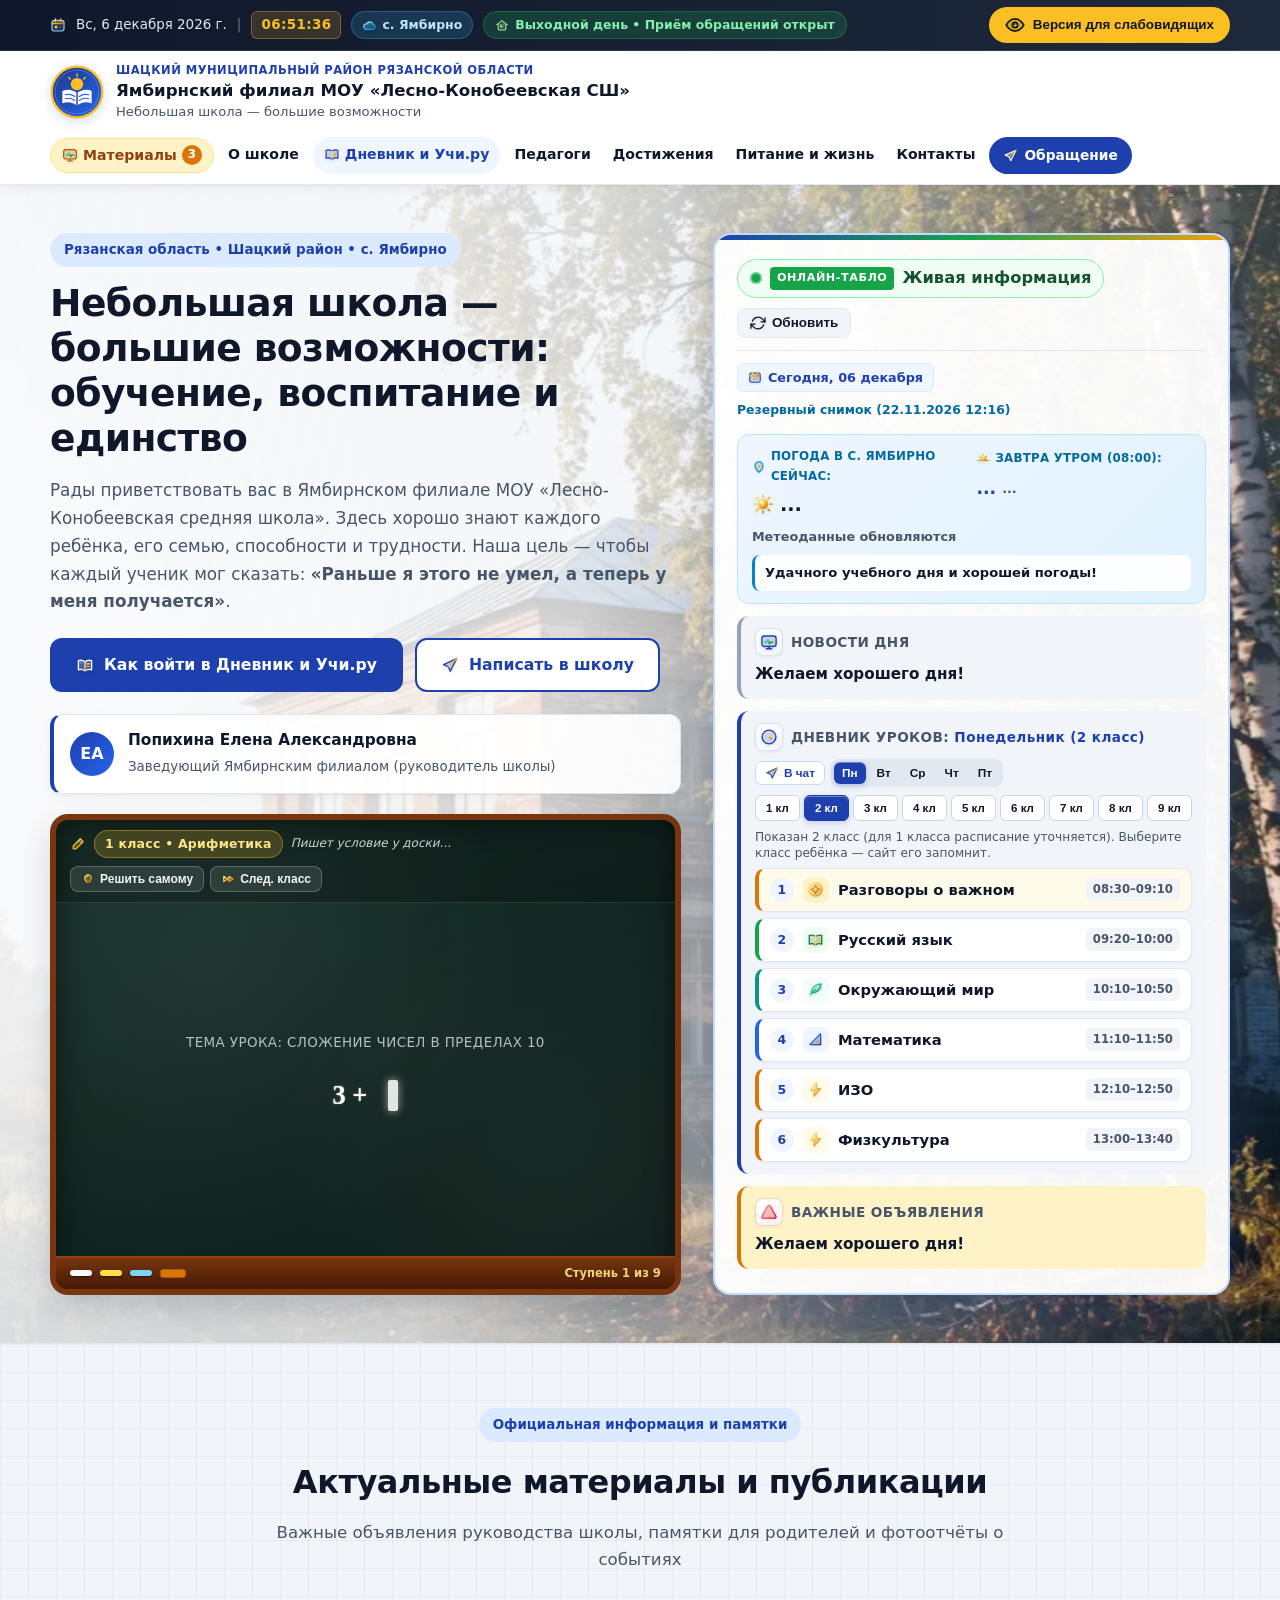
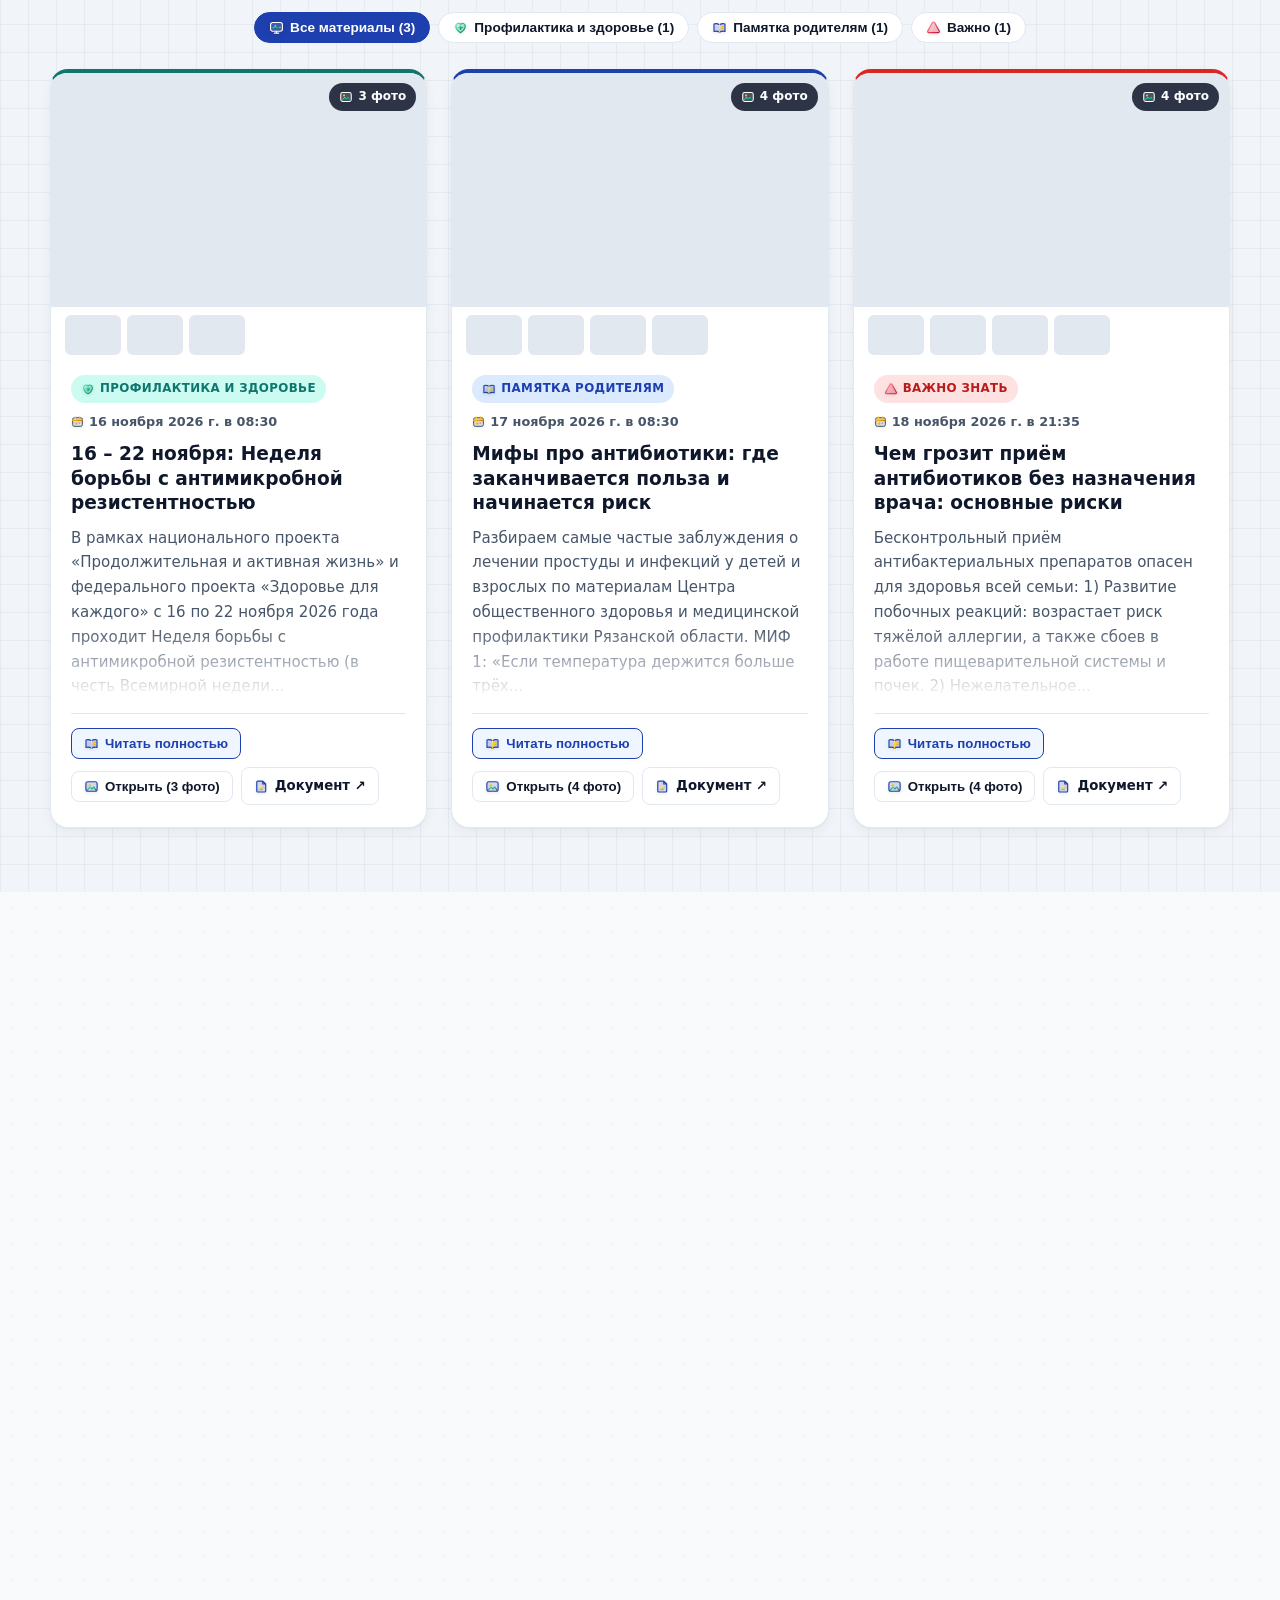
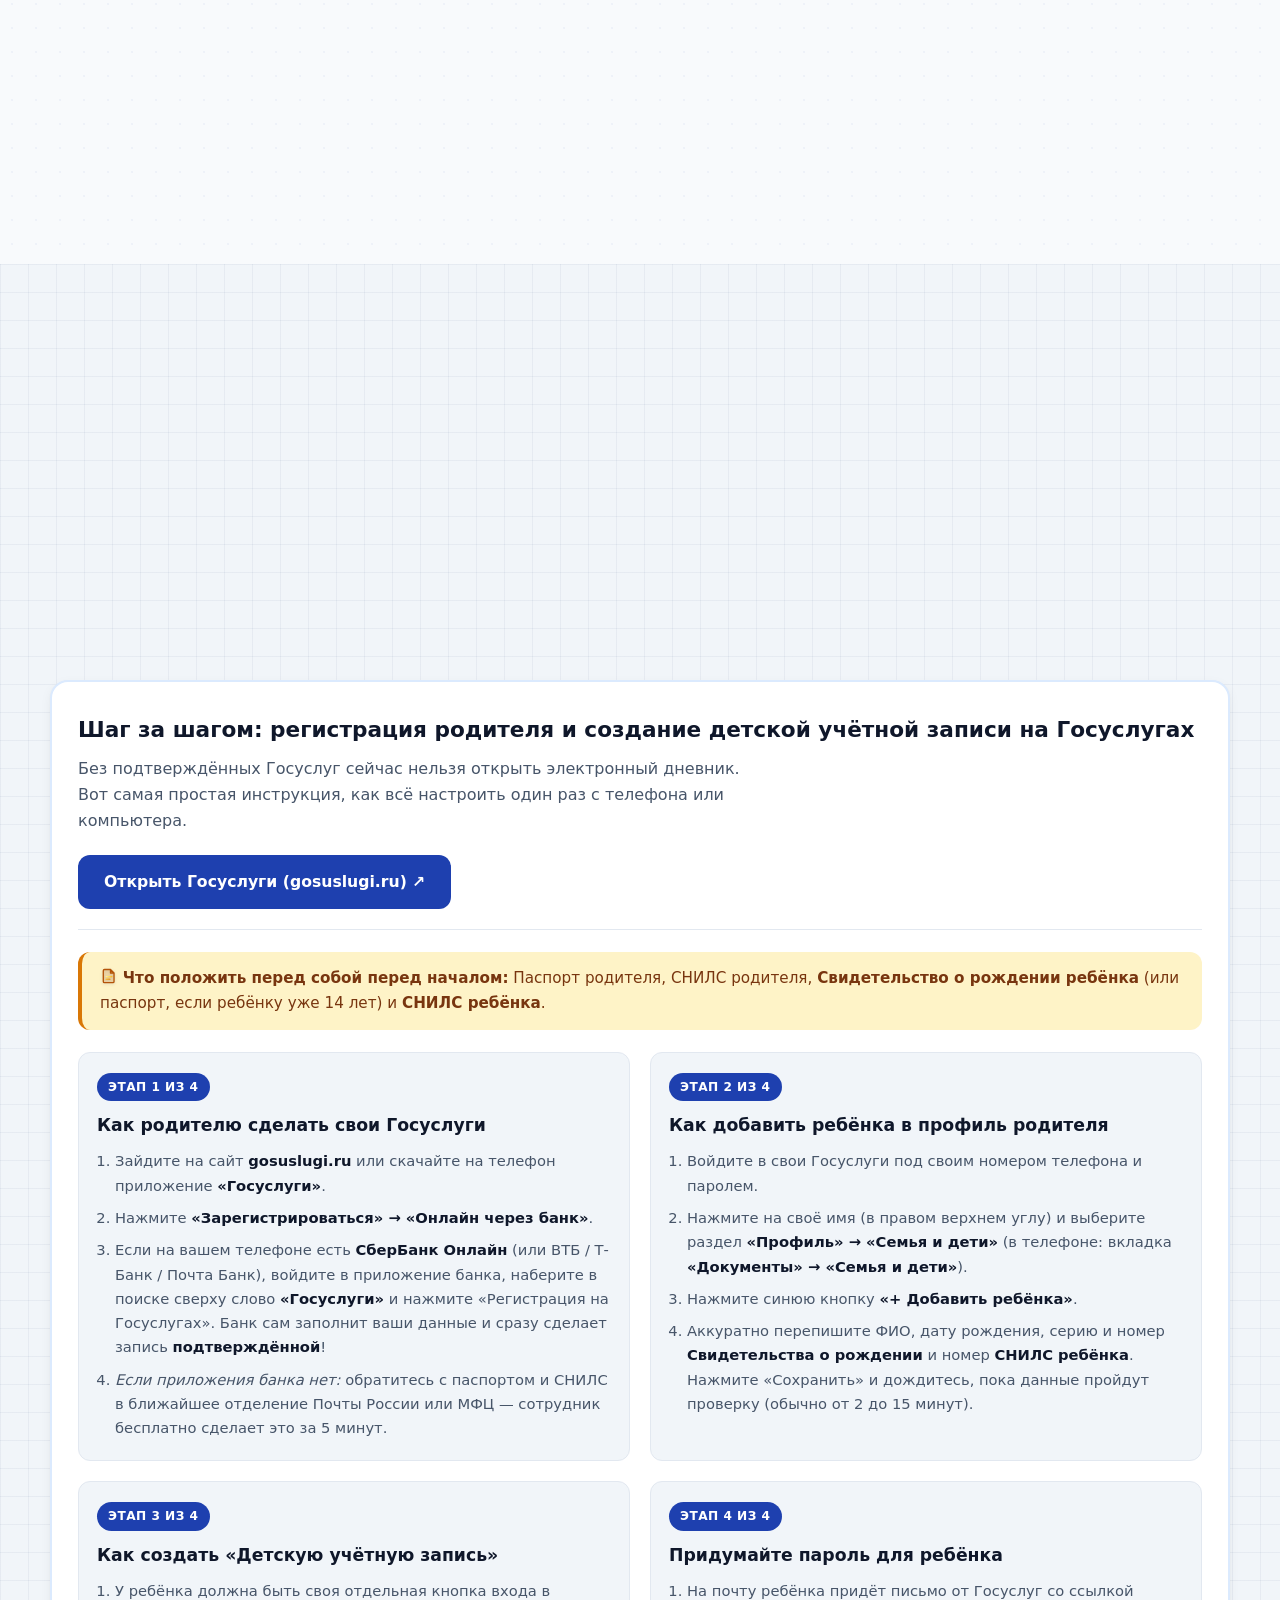
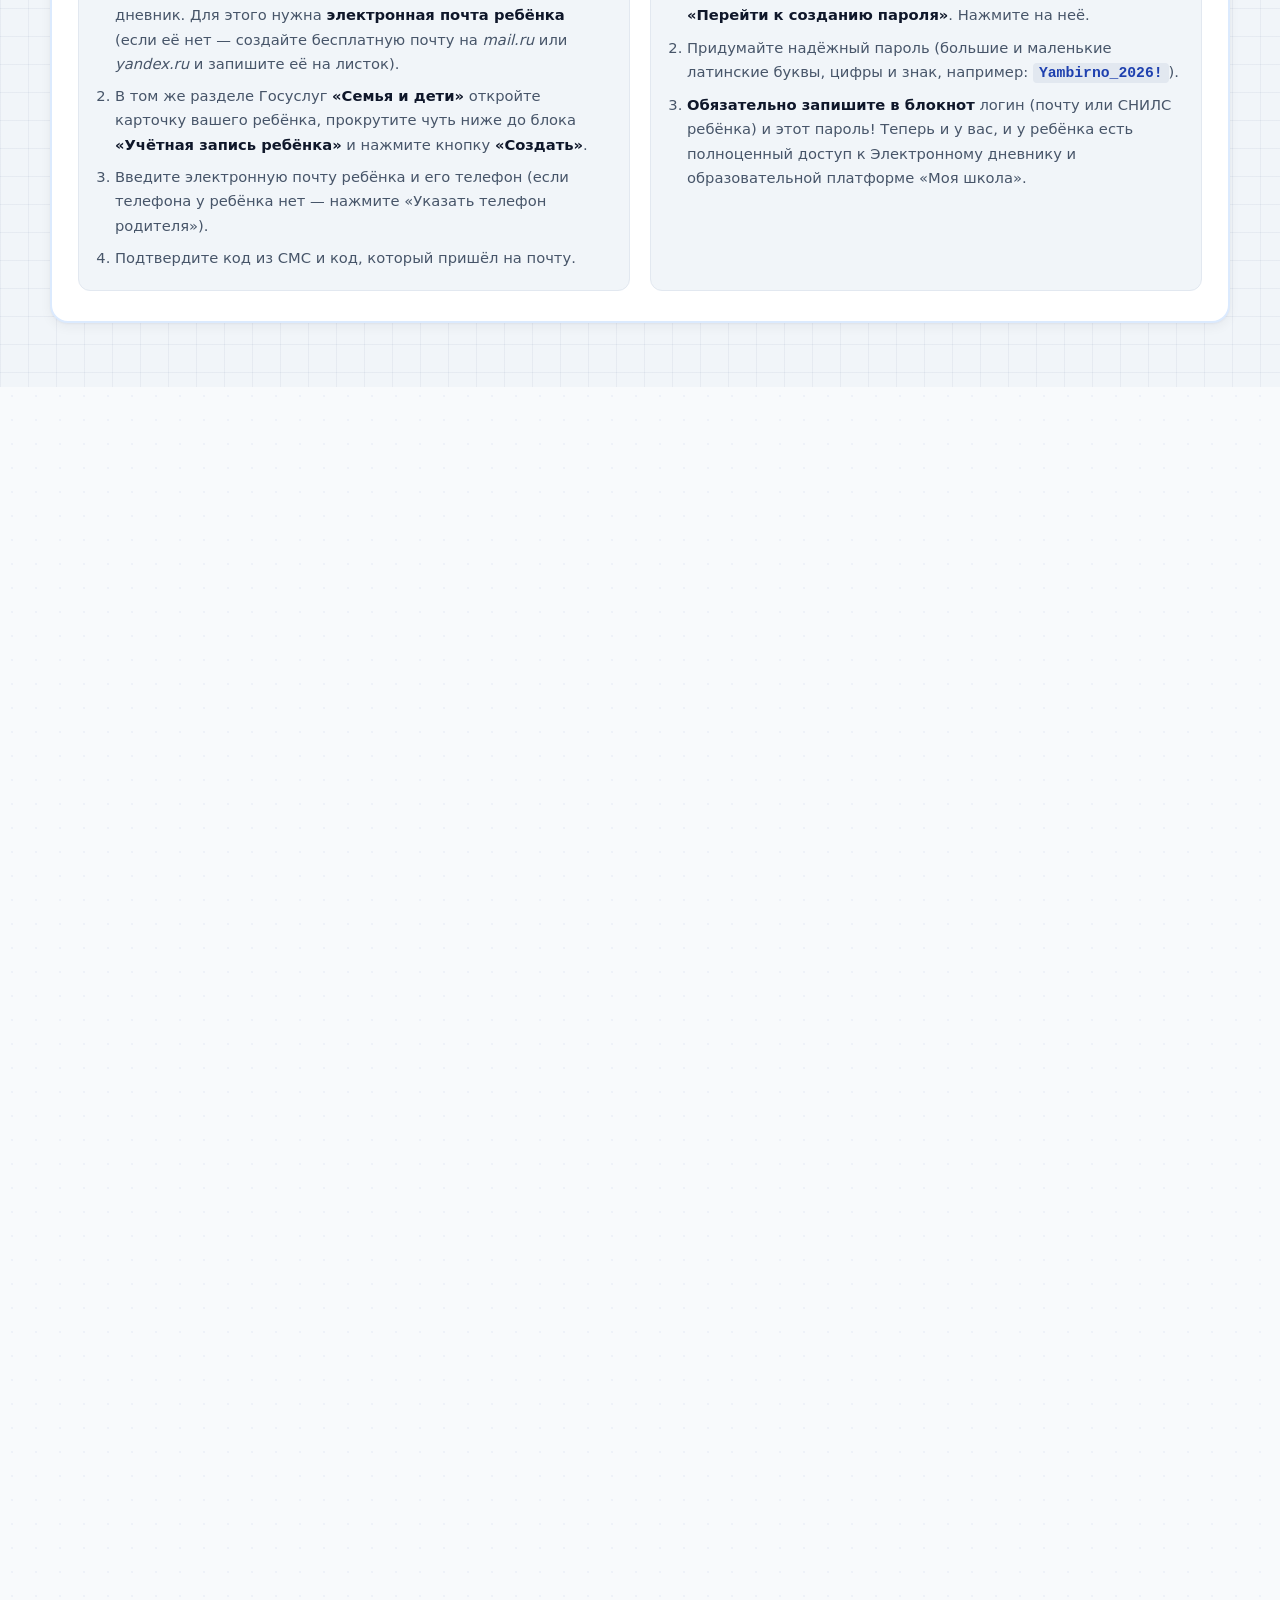
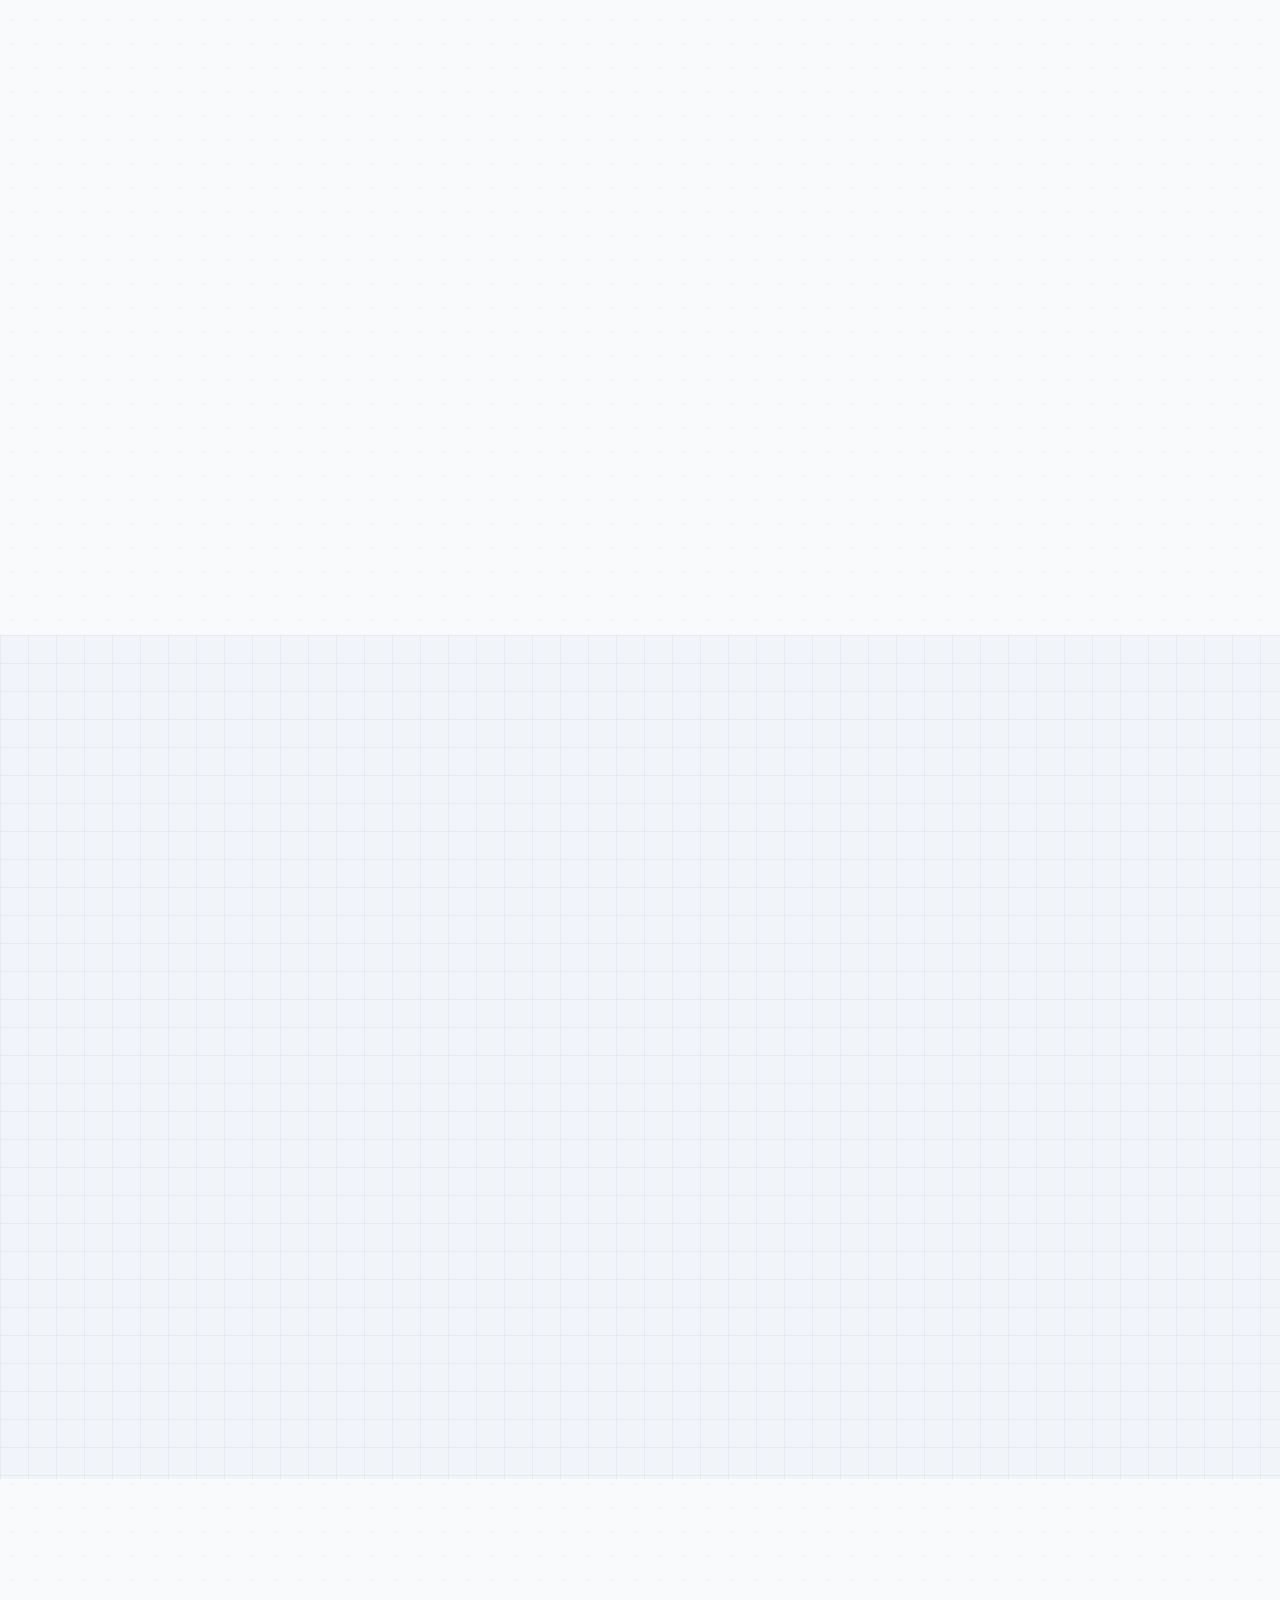
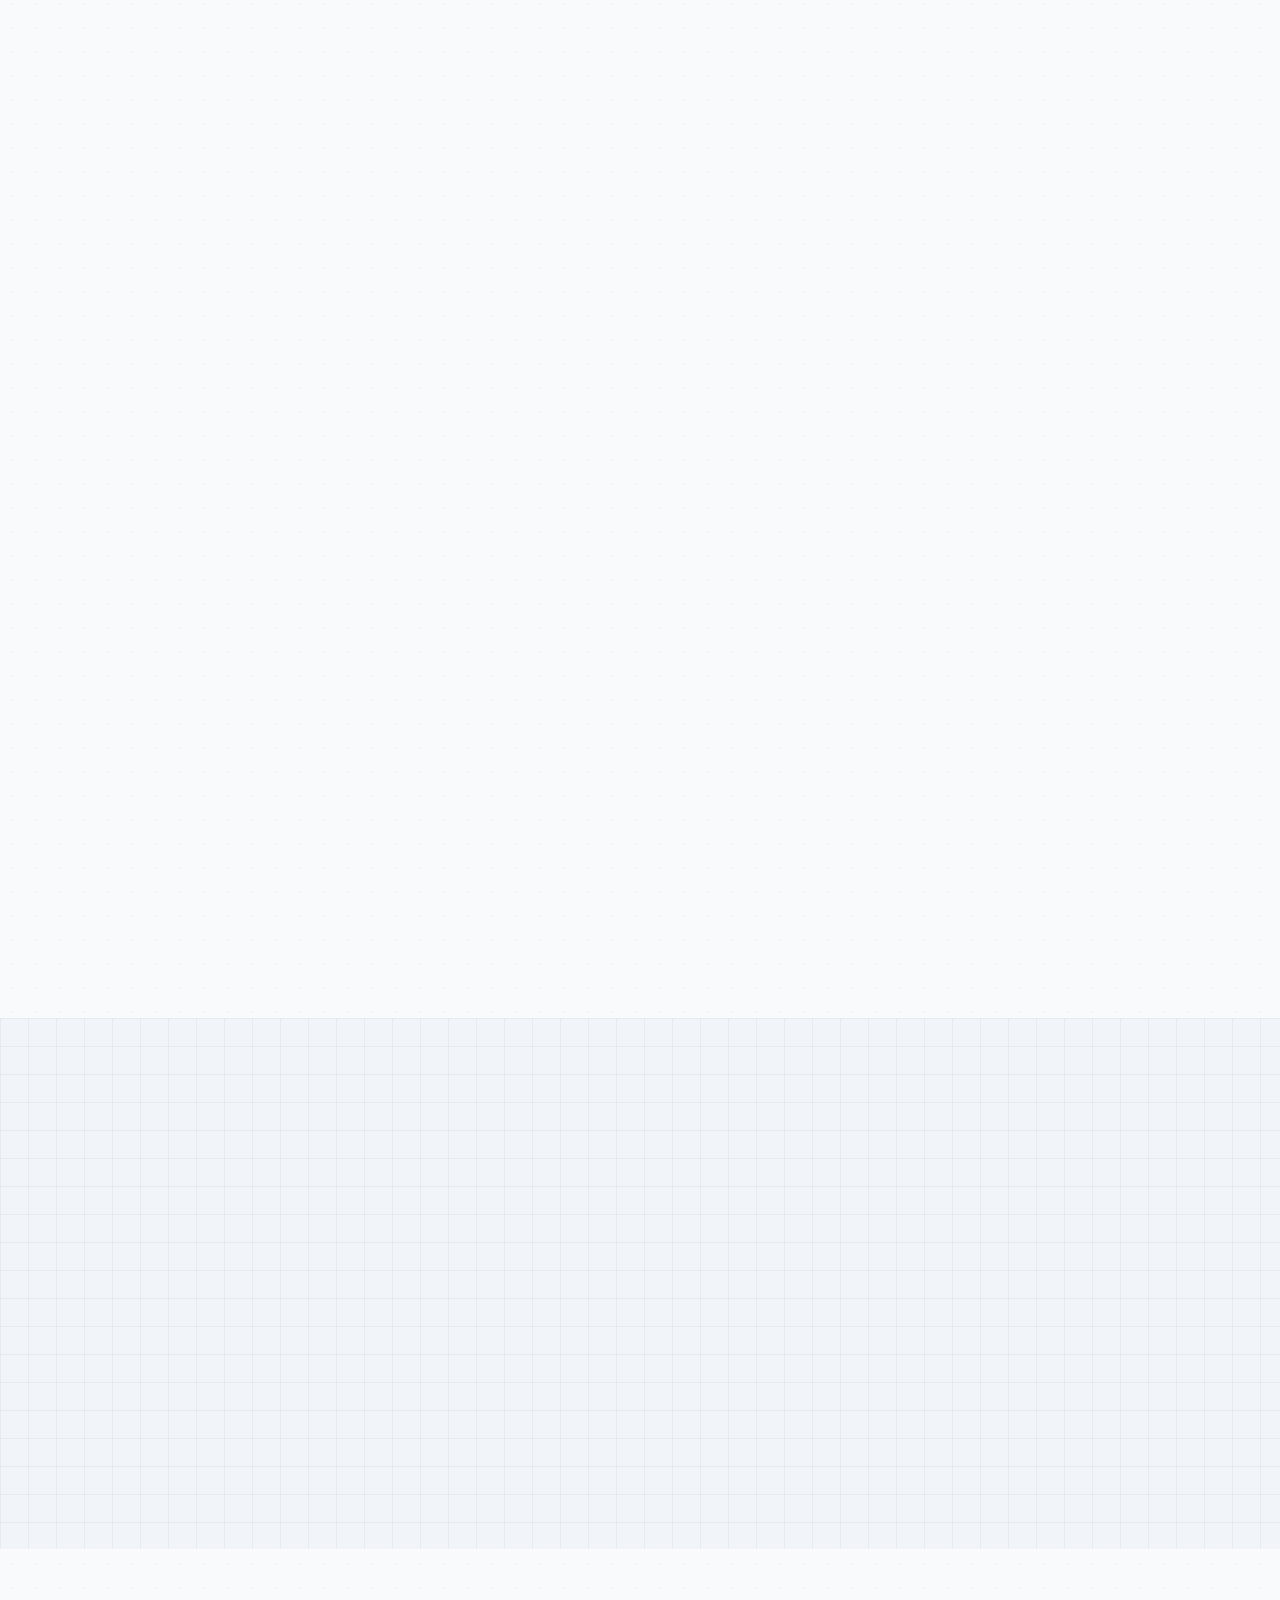
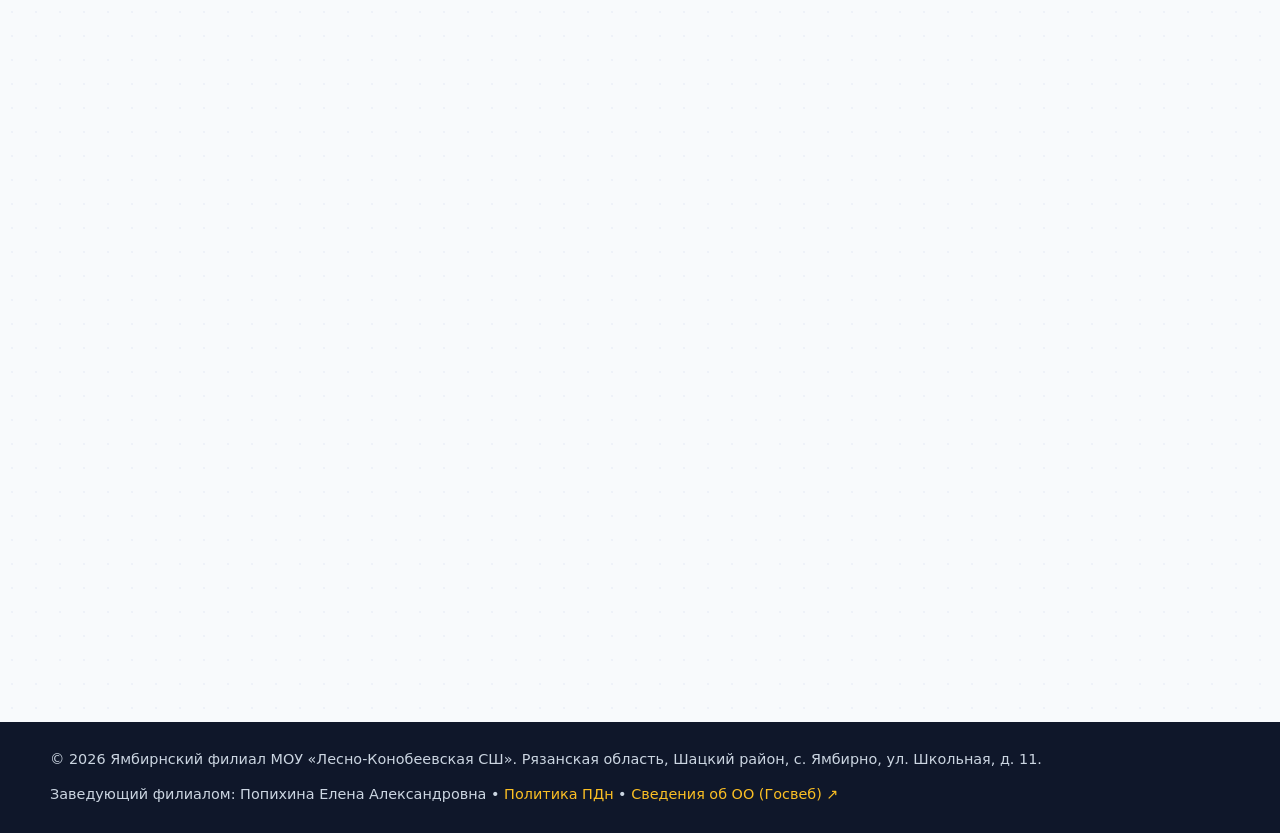
==== index.html @ c4a6aa64 "Update index.html" ====
<!DOCTYPE html>
<html lang="ru">
<head>
  <meta charset="UTF-8">
  <meta name="viewport" content="width=device-width, initial-scale=1.0, viewport-fit=cover">
  <meta name="color-scheme" content="light">
  <meta name="referrer" content="strict-origin-when-cross-origin">
  <meta name="theme-color" content="#1e40af">
  <meta http-equiv="Content-Security-Policy" content="default-src 'self'; script-src 'self'; style-src 'self'; img-src 'self' data: https://drive.google.com https://*.googleusercontent.com https://skrinshoter.ru https://*.skrinshoter.ru https://*.userapi.com https://*.yandex.net; connect-src 'self' https://docs.google.com https://*.googleusercontent.com https://api.open-meteo.com; font-src 'self' data:; object-src 'none'; base-uri 'self'; form-action 'self'; upgrade-insecure-requests;">

  <title>Ямбирнский филиал МОУ «Лесно-Конобеевская СШ» — Информационный портал</title>
  <meta name="description" content="Ямбирнский филиал МОУ «Лесно-Конобеевская СШ» (с. Ямбирно, Шацкий район): расписание 1–9 классов, меню питания, педагоги, новости и гид по Дневнику и Учи.ру.">
  <link rel="canonical" href="https://sergievposadprimoauxiliumsta-crypto.github.io/yambirno-school/">
  <link rel="manifest" href="manifest.json">
  <link rel="apple-touch-icon" sizes="180x180" href="assets/img/apple-touch-icon.png">
  <link rel="icon" type="image/svg+xml" href="data:image/svg+xml;utf8,%3Csvg xmlns='http://www.w3.org/2000/svg' viewBox='0 0 96 96'%3E%3Cdefs%3E%3ClinearGradient id='g1' x1='0' y1='0' x2='1' y2='1'%3E%3Cstop offset='0%25' stop-color='%231e3a8a'/%3E%3Cstop offset='100%25' stop-color='%232563eb'/%3E%3C/linearGradient%3E%3C/defs%3E%3Ccircle cx='48' cy='48' r='45' fill='url(%23g1)' stroke='%23fbbf24' stroke-width='4'/%3E%3Ccircle cx='48' cy='34' r='11' fill='%23fbbf24'/%3E%3Cpath d='M22 46 C32 42 42 45 48 50 C54 45 64 42 74 46 V68 C64 64 54 67 48 72 C42 67 32 64 22 68 Z' fill='%23ffffff'/%3E%3C/svg%3E">

  <link rel="preconnect" href="https://docs.google.com" crossorigin>
  <link rel="preconnect" href="https://api.open-meteo.com" crossorigin>
  <link rel="dns-prefetch" href="https://drive.google.com">
  <link rel="dns-prefetch" href="https://lh3.googleusercontent.com">

  <meta property="og:type" content="website">
  <meta property="og:locale" content="ru_RU">
  <meta property="og:url" content="https://sergievposadprimoauxiliumsta-crypto.github.io/yambirno-school/">
  <meta property="og:site_name" content="Ямбирнский филиал МОУ «Лесно-Конобеевская СШ»">
  <meta property="og:title" content="Ямбирнский филиал МОУ «Лесно-Конобеевская СШ»">
  <meta property="og:description" content="Небольшая школа — большие возможности: обучение, воспитание и единство. Расписание 1–9 классов, официальные материалы, погода в с. Ямбирно, навигатор по Дневнику и Учи.ру.">
  <meta property="og:image" content="https://sergievposadprimoauxiliumsta-crypto.github.io/yambirno-school/og-cover.png">
  <meta property="og:image:secure_url" content="https://sergievposadprimoauxiliumsta-crypto.github.io/yambirno-school/og-cover.png">
  <meta property="og:image:type" content="image/png">
  <meta property="og:image:width" content="1200">
  <meta property="og:image:height" content="630">
  <meta property="og:image:alt" content="Информационный портал Ямбирнского филиала МОУ «Лесно-Конобеевская СШ»">
  <meta name="twitter:card" content="summary_large_image">
  <meta name="twitter:title" content="Ямбирнский филиал МОУ «Лесно-Конобеевская СШ»">
  <meta name="twitter:description" content="Расписание 1–9 классов, меню питания, новости школы, погода в с. Ямбирно и цифровой навигатор по Дневнику и Учи.ру.">
  <meta name="twitter:image" content="https://sergievposadprimoauxiliumsta-crypto.github.io/yambirno-school/og-cover.png">
  <meta name="twitter:image:alt" content="Информационный портал Ямбирнского филиала МОУ «Лесно-Конобеевская СШ»">

  <script type="application/ld+json">
  {
    "@context": "https://schema.org",
    "@graph": [
      {
        "@type": "WebSite",
        "@id": "https://sergievposadprimoauxiliumsta-crypto.github.io/yambirno-school/#website",
        "url": "https://sergievposadprimoauxiliumsta-crypto.github.io/yambirno-school/",
        "name": "Ямбирнский филиал МОУ «Лесно-Конобеевская СШ»",
        "inLanguage": "ru-RU"
      },
      {
        "@type": "School",
        "@id": "https://sergievposadprimoauxiliumsta-crypto.github.io/yambirno-school/#school",
        "name": "Ямбирнский филиал МОУ «Лесно-Конобеевская СШ»",
        "description": "Общеобразовательная школа в с. Ямбирно Шацкого района Рязанской области: обучение 1–9 классов, индивидуальное сопровождение, горячее питание, внеурочная деятельность.",
        "url": "https://sergievposadprimoauxiliumsta-crypto.github.io/yambirno-school/",
        "image": "https://sergievposadprimoauxiliumsta-crypto.github.io/yambirno-school/og-cover.png",
        "telephone": "+7-49147-2-63-68",
        "email": "yambirno-school@yandex.ru",
        "parentOrganization": {
          "@type": "EducationalOrganization",
          "name": "МОУ «Лесно-Конобеевская средняя школа»",
          "url": "https://sh-lesno-konobeevskaya-r62.gosweb.gosuslugi.ru/"
        },
        "address": {
          "@type": "PostalAddress",
          "postalCode": "391573",
          "addressRegion": "Рязанская область",
          "addressLocality": "с. Ямбирно",
          "streetAddress": "ул. Школьная, д. 11",
          "addressCountry": "RU"
        },
        "geo": {
          "@type": "GeoCoordinates",
          "latitude": 54.1286,
          "longitude": 41.9708
        },
        "openingHoursSpecification": [
          {
            "@type": "OpeningHoursSpecification",
            "dayOfWeek": ["Monday", "Tuesday", "Wednesday", "Thursday", "Friday"],
            "opens": "08:00",
            "closes": "17:00"
          }
        ],
        "sameAs": [
          "https://sh-lesno-konobeevskaya-r62.gosweb.gosuslugi.ru/",
          "https://vk.ru/public216706445"
        ]
      }
    ]
  }
  </script>

  <link rel="stylesheet" href="styles.css">
  <script src="script.js" defer></script>
</head>
<body class="paper-texture">

  <!-- Авторский многослойный SVG-спрайт Ямбирнского филиала (3-ступенчатые градиенты, 45° свет и адаптивный контраст) -->
  <svg id="yambirno-icon-sprite" class="hp-field" xmlns="http://www.w3.org/2000/svg" width="0" height="0" aria-hidden="true">
    <defs>
      <linearGradient id="yamb-g-sapphire" x1="0%" y1="0%" x2="100%" y2="100%">
        <stop offset="0%" stop-color="#60a5fa"/>
        <stop offset="52%" stop-color="#2563eb"/>
        <stop offset="100%" stop-color="#1e3a8a"/>
      </linearGradient>
      <linearGradient id="yamb-g-amber" x1="0%" y1="0%" x2="100%" y2="100%">
        <stop offset="0%" stop-color="#fef08a"/>
        <stop offset="48%" stop-color="#fbbf24"/>
        <stop offset="100%" stop-color="#d97706"/>
      </linearGradient>
      <linearGradient id="yamb-g-emerald" x1="0%" y1="0%" x2="100%" y2="100%">
        <stop offset="0%" stop-color="#6ee7b7"/>
        <stop offset="50%" stop-color="#10b981"/>
        <stop offset="100%" stop-color="#047857"/>
      </linearGradient>
      <linearGradient id="yamb-g-crimson" x1="0%" y1="0%" x2="100%" y2="100%">
        <stop offset="0%" stop-color="#fda4af"/>
        <stop offset="48%" stop-color="#f43f5e"/>
        <stop offset="100%" stop-color="#be123c"/>
      </linearGradient>
      <linearGradient id="yamb-g-sky" x1="0%" y1="0%" x2="100%" y2="100%">
        <stop offset="0%" stop-color="#bae6fd"/>
        <stop offset="50%" stop-color="#38bdf8"/>
        <stop offset="100%" stop-color="#0284c7"/>
      </linearGradient>
      <linearGradient id="yamb-g-violet" x1="0%" y1="0%" x2="100%" y2="100%">
        <stop offset="0%" stop-color="#ddd6fe"/>
        <stop offset="50%" stop-color="#8b5cf6"/>
        <stop offset="100%" stop-color="#5b21b6"/>
      </linearGradient>
      <linearGradient id="yamb-g-glass" x1="0%" y1="0%" x2="100%" y2="100%">
        <stop offset="0%" stop-color="#ffffff" stop-opacity="0.88"/>
        <stop offset="55%" stop-color="#ffffff" stop-opacity="0.22"/>
        <stop offset="100%" stop-color="#ffffff" stop-opacity="0.04"/>
      </linearGradient>
      <radialGradient id="yamb-g-sun-glow" cx="35%" cy="30%" r="70%">
        <stop offset="0%" stop-color="#fef9c3"/>
        <stop offset="55%" stop-color="#fbbf24"/>
        <stop offset="100%" stop-color="#ea580c"/>
      </radialGradient>
    </defs>

    <!-- Календарь / Дата -->
    <symbol id="ico-calendar" viewBox="0 0 24 24">
      <rect class="ico-base" x="3" y="5" width="18" height="16" rx="3.2" fill="currentColor" opacity="0.16"/>
      <path class="ico-base" d="M3 8.2A3.2 3.2 0 0 1 6.2 5h11.6A3.2 3.2 0 0 1 21 8.2V10H3V8.2Z" fill="url(#yamb-g-amber)" opacity="0.32"/>
      <rect class="ico-accent" x="3" y="5" width="18" height="16" rx="3.2" fill="none" stroke="currentColor" stroke-width="1.8" stroke-linejoin="round"/>
      <path class="ico-highlight" d="M5.5 7.2h13" stroke="url(#yamb-g-glass)" stroke-width="1.1" stroke-linecap="round"/>
      <path d="M3 10h18M8 2.8v3.8M16 2.8v3.8" stroke="url(#yamb-g-amber)" stroke-width="1.9" stroke-linecap="round"/>
      <rect class="ico-part-moving" x="7.2" y="13" width="4.2" height="4.2" rx="1.1" fill="url(#yamb-g-amber)"/>
      <circle cx="15.2" cy="15.1" r="1.2" fill="currentColor" opacity="0.55"/>
    </symbol>

    <!-- Оперативное табло / Новости -->
    <symbol id="ico-board" viewBox="0 0 24 24">
      <rect class="ico-base" x="2.5" y="4" width="19" height="14" rx="3.5" fill="currentColor" opacity="0.16"/>
      <rect class="ico-accent" x="2.5" y="4" width="19" height="14" rx="3.5" fill="none" stroke="currentColor" stroke-width="1.8" stroke-linejoin="round"/>
      <path class="ico-highlight" d="M5.2 6.5h13.6" stroke="url(#yamb-g-glass)" stroke-width="1.2" stroke-linecap="round"/>
      <path class="ico-part-moving" d="M6.2 12h2.5l1.6-3.4 2.6 5.6 1.8-2.2h3.1" fill="none" stroke="url(#yamb-g-emerald)" stroke-width="2" stroke-linecap="round" stroke-linejoin="round"/>
      <circle cx="17.8" cy="12" r="1.2" fill="url(#yamb-g-amber)"/>
      <path d="M8.5 21h7M12 18v3" stroke="currentColor" stroke-width="1.8" stroke-linecap="round"/>
    </symbol>

    <!-- Резервный снимок / Офлайн-копия -->
    <symbol id="ico-snapshot" viewBox="0 0 24 24">
      <path class="ico-base" d="M6.5 17.8h11a3.5 3.5 0 0 0 .5-6.95A5.5 5.5 0 0 0 7.4 9.3 4 4 0 0 0 6.5 17.8Z" fill="url(#yamb-g-sky)" opacity="0.28"/>
      <path class="ico-accent" d="M6.5 17.8h11a3.5 3.5 0 0 0 .5-6.95A5.5 5.5 0 0 0 7.4 9.3 4 4 0 0 0 6.5 17.8Z" fill="none" stroke="currentColor" stroke-width="1.8" stroke-linejoin="round"/>
      <path class="ico-highlight" d="M9.2 8.2a3.6 3.6 0 0 1 4.6-1.2" fill="none" stroke="url(#yamb-g-glass)" stroke-width="1.2" stroke-linecap="round"/>
      <path class="ico-part-moving" d="m9.4 13.4 1.9 1.9 3.6-3.8" fill="none" stroke="url(#yamb-g-emerald)" stroke-width="2" stroke-linecap="round" stroke-linejoin="round"/>
    </symbol>

    <!-- Учебный день / Школьный звонок -->
    <symbol id="ico-school-day" viewBox="0 0 24 24">
      <path class="ico-base" d="M18 15.4V10a6 6 0 1 0-12 0v5.4L4 18h16l-2-2.6Z" fill="url(#yamb-g-amber)" opacity="0.34"/>
      <path class="ico-accent" d="M18 15.4V10a6 6 0 1 0-12 0v5.4L4 18h16l-2-2.6Z" fill="none" stroke="url(#yamb-g-amber)" stroke-width="1.85" stroke-linecap="round" stroke-linejoin="round"/>
      <path d="M12 2.6v1.4" stroke="url(#yamb-g-amber)" stroke-width="2" stroke-linecap="round"/>
      <path class="ico-highlight" d="M8.4 9.2a3.8 3.8 0 0 1 3.2-2.9" fill="none" stroke="url(#yamb-g-glass)" stroke-width="1.35" stroke-linecap="round"/>
      <path class="ico-part-moving" d="M9.8 18.6a2.3 2.3 0 0 0 4.4 0" fill="none" stroke="url(#yamb-g-amber)" stroke-width="2" stroke-linecap="round"/>
    </symbol>

    <!-- Выходной день / Вечер -->
    <symbol id="ico-day-off" viewBox="0 0 24 24">
      <path class="ico-base" d="M4.5 11.4 12 5.2l7.5 6.2V19a1.8 1.8 0 0 1-1.8 1.8H6.3A1.8 1.8 0 0 1 4.5 19v-7.6Z" fill="currentColor" opacity="0.18"/>
      <path class="ico-accent" d="M3 11.4 12 4.4l9 7M5.5 10.6V19a1.6 1.6 0 0 0 1.6 1.6h9.8a1.6 1.6 0 0 0 1.6-1.6v-8.4" fill="none" stroke="currentColor" stroke-width="1.8" stroke-linecap="round" stroke-linejoin="round"/>
      <path class="ico-part-moving" d="M14.8 13.8a3.1 3.1 0 1 1-3.4-3.4 2.5 2.5 0 0 0 3.4 3.4Z" fill="url(#yamb-g-amber)"/>
      <circle class="ico-highlight" cx="14.7" cy="10.2" r="0.9" fill="#fef08a"/>
    </symbol>

    <!-- Расписание уроков / Часы -->
    <symbol id="ico-schedule" viewBox="0 0 24 24">
      <circle class="ico-base" cx="12" cy="12" r="9.2" fill="currentColor" opacity="0.16"/>
      <circle class="ico-accent" cx="12" cy="12" r="9.2" fill="none" stroke="currentColor" stroke-width="1.8"/>
      <path class="ico-highlight" d="M7.2 7.2a6.8 6.8 0 0 1 5.6-2.1" fill="none" stroke="url(#yamb-g-glass)" stroke-width="1.35" stroke-linecap="round"/>
      <path class="ico-part-moving" d="M12 7.2V12l3.4 2.1" fill="none" stroke="url(#yamb-g-amber)" stroke-width="2" stroke-linecap="round" stroke-linejoin="round"/>
      <circle cx="12" cy="12" r="1.3" fill="url(#yamb-g-amber)"/>
    </symbol>

    <!-- 0. урок («Разговоры о важном» / «Мои горизонты») -->
    <symbol id="ico-zero-lesson" viewBox="0 0 24 24">
      <circle class="ico-base" cx="12" cy="12" r="9.2" fill="url(#yamb-g-amber)" opacity="0.28"/>
      <circle class="ico-accent" cx="12" cy="12" r="9.2" fill="none" stroke="url(#yamb-g-amber)" stroke-width="1.8"/>
      <path class="ico-highlight" d="M7.5 7.2a6.6 6.6 0 0 1 5-1.9" fill="none" stroke="url(#yamb-g-glass)" stroke-width="1.25" stroke-linecap="round"/>
      <polygon class="ico-part-moving" points="12,5.6 14.1,9.9 18.4,12 14.1,14.1 12,18.4 9.9,14.1 5.6,12 9.9,9.9" fill="url(#yamb-g-amber)" stroke="#b45309" stroke-width="0.9" stroke-linejoin="round"/>
      <circle cx="12" cy="12" r="1.4" fill="#ffffff" opacity="0.85"/>
    </symbol>

    <!-- Важно / Срочно -->
    <symbol id="ico-cat-urgent" viewBox="0 0 24 24">
      <path class="ico-base" d="M10.4 4.1a1.85 1.85 0 0 1 3.2 0l7.6 13.6A1.85 1.85 0 0 1 19.6 20.2H4.4a1.85 1.85 0 0 1-1.6-2.5L10.4 4.1Z" fill="url(#yamb-g-crimson)" opacity="0.28"/>
      <path class="ico-accent" d="M10.4 4.1a1.85 1.85 0 0 1 3.2 0l7.6 13.6A1.85 1.85 0 0 1 19.6 20.2H4.4a1.85 1.85 0 0 1-1.6-2.5L10.4 4.1Z" fill="none" stroke="url(#yamb-g-crimson)" stroke-width="1.85" stroke-linejoin="round"/>
      <path class="ico-highlight" d="M9.6 7.8 6.4 13.8" stroke="url(#yamb-g-glass)" stroke-width="1.15" stroke-linecap="round"/>
      <g class="ico-part-moving">
        <path d="M12 9.2v4.6" stroke="url(#yamb-g-crimson)" stroke-width="2.1" stroke-linecap="round"/>
        <circle cx="12" cy="16.8" r="1.25" fill="url(#yamb-g-amber)"/>
      </g>
    </symbol>

    <!-- Безопасность / Щит -->
    <symbol id="ico-cat-safety" viewBox="0 0 24 24">
      <path class="ico-base" d="M12 2.8 4.8 5.9v5.9c0 4.8 3.1 8.4 7.2 10 4.1-1.6 7.2-5.2 7.2-10V5.9L12 2.8Z" fill="url(#yamb-g-amber)" opacity="0.28"/>
      <path class="ico-accent" d="M12 2.8 4.8 5.9v5.9c0 4.8 3.1 8.4 7.2 10 4.1-1.6 7.2-5.2 7.2-10V5.9L12 2.8Z" fill="none" stroke="url(#yamb-g-amber)" stroke-width="1.85" stroke-linejoin="round"/>
      <path class="ico-highlight" d="M7.3 7.6 11.4 5.8" stroke="url(#yamb-g-glass)" stroke-width="1.25" stroke-linecap="round"/>
      <path class="ico-part-moving" d="m8.8 12.1 2.2 2.2 4.4-4.5" fill="none" stroke="url(#yamb-g-emerald)" stroke-width="2.1" stroke-linecap="round" stroke-linejoin="round"/>
    </symbol>

    <!-- Праздник / Олимпиады / Звезда -->
    <symbol id="ico-cat-holiday" viewBox="0 0 24 24">
      <path class="ico-base" d="M12 3 14.5 8.5l6 .6-4.5 3.9 1.4 5.9L12 15.8l-5.4 3.1 1.4-5.9-4.5-3.9 6-.6L12 3Z" fill="url(#yamb-g-amber)" opacity="0.34"/>
      <path class="ico-accent ico-part-moving" d="M12 3 14.5 8.5l6 .6-4.5 3.9 1.4 5.9L12 15.8l-5.4 3.1 1.4-5.9-4.5-3.9 6-.6L12 3Z" fill="none" stroke="url(#yamb-g-amber)" stroke-width="1.8" stroke-linejoin="round"/>
      <circle class="ico-highlight" cx="12" cy="11.2" r="2.1" fill="#ffffff" opacity="0.72"/>
      <circle cx="19.5" cy="4.8" r="1.1" fill="#fef08a"/>
    </symbol>

    <!-- Профилактика и здоровье / Питание -->
    <symbol id="ico-cat-health" viewBox="0 0 24 24">
      <path class="ico-base" d="M12 20.4S4.4 15.7 4.4 9.7a4.4 4.4 0 0 1 7.6-2.9 4.4 4.4 0 0 1 7.6 2.9c0 6-7.6 10.7-7.6 10.7Z" fill="url(#yamb-g-emerald)" opacity="0.28"/>
      <path class="ico-accent" d="M12 20.4S4.4 15.7 4.4 9.7a4.4 4.4 0 0 1 7.6-2.9 4.4 4.4 0 0 1 7.6 2.9c0 6-7.6 10.7-7.6 10.7Z" fill="none" stroke="url(#yamb-g-emerald)" stroke-width="1.85" stroke-linejoin="round"/>
      <path class="ico-highlight" d="M6.8 9.2a2.2 2.2 0 0 1 2.2-2" fill="none" stroke="url(#yamb-g-glass)" stroke-width="1.2" stroke-linecap="round"/>
      <path class="ico-part-moving" d="M9.3 12.2h5.4M12 9.5v5.4" stroke="url(#yamb-g-emerald)" stroke-width="2" stroke-linecap="round"/>
    </symbol>

    <!-- Памятка родителям / Книга / Дневник -->
    <symbol id="ico-cat-memo" viewBox="0 0 24 24">
      <path class="ico-base" d="M3.2 6.3c2.9-1.1 6-.6 8.8 1.4 2.8-2 5.9-2.5 8.8-1.4v12.1c-2.9-1.1-6-.6-8.8 1.3-2.8-1.9-5.9-2.4-8.8-1.3V6.3Z" fill="currentColor" opacity="0.18"/>
      <path class="ico-accent" d="M3.2 6.3c2.9-1.1 6-.6 8.8 1.4 2.8-2 5.9-2.5 8.8-1.4v12.1c-2.9-1.1-6-.6-8.8 1.3-2.8-1.9-5.9-2.4-8.8-1.3V6.3Z" fill="none" stroke="currentColor" stroke-width="1.8" stroke-linejoin="round"/>
      <path class="ico-highlight" d="M5.8 9.4c1.4-.2 2.8.1 4 .7" fill="none" stroke="url(#yamb-g-glass)" stroke-width="1.2" stroke-linecap="round"/>
      <path class="ico-part-moving" d="M12 7.7v12M14.8 10.3h3.2M14.8 13.6h2.6" stroke="url(#yamb-g-amber)" stroke-width="1.85" stroke-linecap="round"/>
    </symbol>

    <!-- Документ / PDF / Информация -->
    <symbol id="ico-doc-pdf" viewBox="0 0 24 24">
      <path class="ico-base" d="M6 3.3h8l4.7 4.7v11.2a1.6 1.6 0 0 1-1.6 1.6H6a1.6 1.6 0 0 1-1.6-1.6V4.9A1.6 1.6 0 0 1 6 3.3Z" fill="currentColor" opacity="0.16"/>
      <path class="ico-base" d="M14 3.3V8h4.7Z" fill="url(#yamb-g-amber)" opacity="0.45"/>
      <path class="ico-accent" d="M14 3.3V8h4.7M6 3.3h8l4.7 4.7v11.2a1.6 1.6 0 0 1-1.6 1.6H6a1.6 1.6 0 0 1-1.6-1.6V4.9A1.6 1.6 0 0 1 6 3.3Z" fill="none" stroke="currentColor" stroke-width="1.8" stroke-linejoin="round"/>
      <path class="ico-highlight" d="M7.2 6.2h4.2" stroke="url(#yamb-g-glass)" stroke-width="1.15" stroke-linecap="round"/>
      <path class="ico-part-moving" d="M8.2 12.8h7.6M8.2 16.2h4.8" stroke="url(#yamb-g-amber)" stroke-width="1.9" stroke-linecap="round"/>
    </symbol>

    <!-- Галерея фото -->
    <symbol id="ico-gallery" viewBox="0 0 24 24">
      <rect class="ico-base" x="3" y="4.4" width="18" height="15.2" rx="3.2" fill="currentColor" opacity="0.16"/>
      <rect class="ico-accent" x="3" y="4.4" width="18" height="15.2" rx="3.2" fill="none" stroke="currentColor" stroke-width="1.8"/>
      <path class="ico-highlight" d="M5.8 6.8h12.4" stroke="url(#yamb-g-glass)" stroke-width="1.15" stroke-linecap="round"/>
      <circle class="ico-part-moving" cx="8.8" cy="9.6" r="1.8" fill="url(#yamb-g-amber)"/>
      <path d="m5.4 17.2 4.3-4.4 3 2.9 2.9-3.2 3 4.7" fill="none" stroke="url(#yamb-g-emerald)" stroke-width="1.8" stroke-linecap="round" stroke-linejoin="round"/>
    </symbol>

    <!-- Отправка / В чат -->
    <symbol id="ico-send" viewBox="0 0 24 24">
      <path class="ico-base" d="m20.8 3.6-8.4 16.8-2.7-6.3-6.3-2.7L20.8 3.6Z" fill="currentColor" opacity="0.22"/>
      <path class="ico-accent ico-part-moving" d="m20.8 3.6-8.4 16.8-2.7-6.3-6.3-2.7L20.8 3.6Z" fill="none" stroke="currentColor" stroke-width="1.85" stroke-linecap="round" stroke-linejoin="round"/>
      <path class="ico-part-moving" d="M20.4 4 9.8 14.1" fill="none" stroke="url(#yamb-g-amber)" stroke-width="1.85" stroke-linecap="round"/>
    </symbol>

    <!-- Номер талона -->
    <symbol id="ico-ticket" viewBox="0 0 24 24">
      <path class="ico-base" d="M4 6.5A1.6 1.6 0 0 1 5.6 4.9h12.8A1.6 1.6 0 0 1 20 6.5V10a2 2 0 0 0 0 4v3.5a1.6 1.6 0 0 1-1.6 1.6H5.6A1.6 1.6 0 0 1 4 17.5V14a2 2 0 0 0 0-4V6.5Z" fill="url(#yamb-g-emerald)" opacity="0.28"/>
      <path class="ico-accent" d="M4 6.5A1.6 1.6 0 0 1 5.6 4.9h12.8A1.6 1.6 0 0 1 20 6.5V10a2 2 0 0 0 0 4v3.5a1.6 1.6 0 0 1-1.6 1.6H5.6A1.6 1.6 0 0 1 4 17.5V14a2 2 0 0 0 0-4V6.5Z" fill="none" stroke="url(#yamb-g-emerald)" stroke-width="1.85" stroke-linejoin="round"/>
      <path class="ico-highlight" d="M6.4 7.2h11.2" stroke="url(#yamb-g-glass)" stroke-width="1.15" stroke-linecap="round"/>
      <path class="ico-check-draw" d="m8.8 12.2 2.2 2.2 4.4-4.6" fill="none" stroke="url(#yamb-g-emerald)" stroke-width="2.15" stroke-linecap="round" stroke-linejoin="round"/>
    </symbol>

    <!-- Погода: Солнце -->
    <symbol id="ico-weather-sun" viewBox="0 0 24 24">
      <circle class="ico-base" cx="12" cy="12" r="5.2" fill="url(#yamb-g-sun-glow)" opacity="0.88"/>
      <circle class="ico-accent" cx="12" cy="12" r="4.8" fill="none" stroke="url(#yamb-g-amber)" stroke-width="1.6"/>
      <circle class="ico-highlight" cx="10.4" cy="10.3" r="1.5" fill="#ffffff" opacity="0.72"/>
      <path class="ico-part-moving" d="M12 2.2v2.4M12 19.4v2.4M4.8 4.8l1.7 1.7M17.5 17.5l1.7 1.7M2.2 12h2.4M19.4 12h2.4M4.8 19.2l1.7-1.7M17.5 6.5l1.7-1.7" stroke="url(#yamb-g-amber)" stroke-width="1.9" stroke-linecap="round"/>
    </symbol>

    <!-- Погода: Облачно -->
    <symbol id="ico-weather-cloud" viewBox="0 0 24 24">
      <path class="ico-base" d="M6.8 18.2h10.7a3.6 3.6 0 0 0 .5-7.15A5.6 5.6 0 0 0 7.3 9.5a4.1 4.1 0 0 0-.5 8.7Z" fill="url(#yamb-g-sky)" opacity="0.32"/>
      <path class="ico-accent ico-part-moving" d="M6.8 18.2h10.7a3.6 3.6 0 0 0 .5-7.15A5.6 5.6 0 0 0 7.3 9.5a4.1 4.1 0 0 0-.5 8.7Z" fill="none" stroke="url(#yamb-g-sky)" stroke-width="1.85" stroke-linejoin="round"/>
      <path class="ico-highlight" d="M9.4 9.1a3.4 3.4 0 0 1 4.8-.8" fill="none" stroke="url(#yamb-g-glass)" stroke-width="1.25" stroke-linecap="round"/>
    </symbol>

    <!-- Погода: Дождь -->
    <symbol id="ico-weather-rain" viewBox="0 0 24 24">
      <path class="ico-base" d="M6.4 14.5h11.2a3.1 3.1 0 0 0 .4-6.15A5.1 5.1 0 0 0 8.1 7.2a3.7 3.7 0 0 0-1.7 7.3Z" fill="url(#yamb-g-sky)" opacity="0.32"/>
      <path class="ico-accent" d="M6.4 14.5h11.2a3.1 3.1 0 0 0 .4-6.15A5.1 5.1 0 0 0 8.1 7.2a3.7 3.7 0 0 0-1.7 7.3Z" fill="none" stroke="url(#yamb-g-sky)" stroke-width="1.85" stroke-linejoin="round"/>
      <path class="ico-highlight" d="M9.6 7.4a3 3 0 0 1 4.1-.6" fill="none" stroke="url(#yamb-g-glass)" stroke-width="1.2" stroke-linecap="round"/>
      <path class="ico-part-moving" d="M8.4 17.4 7.3 20.7M12.5 17.4l-1.1 3.3M16.6 17.4l-1.1 3.3" stroke="url(#yamb-g-sapphire)" stroke-width="1.95" stroke-linecap="round"/>
    </symbol>

    <!-- Погода: Снег -->
    <symbol id="ico-weather-snow" viewBox="0 0 24 24">
      <circle class="ico-base" cx="12" cy="12" r="4.4" fill="url(#yamb-g-sky)" opacity="0.28"/>
      <path class="ico-accent ico-part-moving" d="M12 2.8v18.4M4 7.4l16 9.2M20 7.4 4 16.6" stroke="url(#yamb-g-sky)" stroke-width="1.85" stroke-linecap="round"/>
      <circle class="ico-highlight" cx="12" cy="12" r="2" fill="#ffffff" opacity="0.85"/>
    </symbol>

    <!-- Рассвет / Утро -->
    <symbol id="ico-sunrise" viewBox="0 0 24 24">
      <path class="ico-base" d="M6.8 16.2a5.2 5.2 0 0 1 10.4 0Z" fill="url(#yamb-g-sun-glow)" opacity="0.72"/>
      <path class="ico-accent" d="M2.8 16.2h18.4M6.8 16.2a5.2 5.2 0 0 1 10.4 0" fill="none" stroke="url(#yamb-g-amber)" stroke-width="1.85" stroke-linecap="round"/>
      <path class="ico-part-moving" d="M12 4.4v3.2M6 8.8l2.1 2.1M18 8.8l-2.1 2.1" stroke="url(#yamb-g-amber)" stroke-width="1.9" stroke-linecap="round"/>
      <path d="M5.5 19.6h13" stroke="url(#yamb-g-sky)" stroke-width="1.6" stroke-linecap="round" opacity="0.75"/>
    </symbol>

    <!-- Доска / Мел / Карандаш -->
    <symbol id="ico-chalk" viewBox="0 0 24 24">
      <path class="ico-base" d="M15.4 4.2 19.8 8.6 9.2 19.2H4.8v-4.4L15.4 4.2Z" fill="url(#yamb-g-amber)" opacity="0.32"/>
      <path class="ico-accent ico-part-moving" d="M15.4 4.2 19.8 8.6 9.2 19.2H4.8v-4.4L15.4 4.2Z" fill="none" stroke="url(#yamb-g-amber)" stroke-width="1.85" stroke-linejoin="round"/>
      <path class="ico-highlight" d="m13.2 6.6 4.2 4.2" stroke="#ffffff" stroke-width="1.35" stroke-linecap="round" opacity="0.78"/>
    </symbol>

    <!-- Идея / Самопроверка -->
    <symbol id="ico-idea" viewBox="0 0 24 24">
      <path class="ico-base" d="M8.8 15.5c-1.6-1-2.6-2.8-2.6-4.9a5.8 5.8 0 1 1 11.6 0c0 2.1-1 3.9-2.6 4.9v1.7H8.8v-1.7Z" fill="url(#yamb-g-amber)" opacity="0.34"/>
      <path class="ico-accent ico-part-moving" d="M8.8 15.5c-1.6-1-2.6-2.8-2.6-4.9a5.8 5.8 0 1 1 11.6 0c0 2.1-1 3.9-2.6 4.9v1.7H8.8v-1.7Z" fill="none" stroke="url(#yamb-g-amber)" stroke-width="1.85" stroke-linejoin="round"/>
      <path class="ico-highlight" d="M9.4 8.8a3.2 3.2 0 0 1 2.8-2.2" fill="none" stroke="#ffffff" stroke-width="1.3" stroke-linecap="round" opacity="0.8"/>
      <path d="M9.4 20.2h5.2" stroke="url(#yamb-g-amber)" stroke-width="1.95" stroke-linecap="round"/>
    </symbol>

    <!-- Далее / Следующий класс -->
    <symbol id="ico-next" viewBox="0 0 24 24">
      <path class="ico-base" d="M4.6 7.2 12 12l-7.4 4.8V7.2ZM13.4 7.2 20.8 12l-7.4 4.8V7.2Z" fill="url(#yamb-g-amber)" opacity="0.34"/>
      <path class="ico-accent ico-part-moving" d="M4.6 7.2 12 12l-7.4 4.8V7.2ZM13.4 7.2 20.8 12l-7.4 4.8V7.2Z" fill="none" stroke="url(#yamb-g-amber)" stroke-width="1.8" stroke-linejoin="round"/>
    </symbol>

    <!-- Локация / Адрес -->
    <symbol id="ico-pin" viewBox="0 0 24 24">
      <path class="ico-base" d="M12 21.2s-6.8-5.7-6.8-11.3a6.8 6.8 0 1 1 13.6 0c0 5.6-6.8 11.3-6.8 11.3Z" fill="currentColor" opacity="0.18"/>
      <path class="ico-accent" d="M12 21.2s-6.8-5.7-6.8-11.3a6.8 6.8 0 1 1 13.6 0c0 5.6-6.8 11.3-6.8 11.3Z" fill="none" stroke="currentColor" stroke-width="1.8" stroke-linejoin="round"/>
      <circle class="ico-part-moving" cx="12" cy="9.9" r="2.5" fill="url(#yamb-g-amber)"/>
      <circle class="ico-highlight" cx="11.2" cy="9.1" r="0.8" fill="#ffffff" opacity="0.85"/>
    </symbol>

    <!-- Телефон -->
    <symbol id="ico-phone" viewBox="0 0 24 24">
      <path class="ico-base" d="M6.4 4.4h3.1l1.5 3.9-2 1.6a11.4 11.4 0 0 0 5.1 5.1l1.6-2 3.9 1.5v3.1a1.9 1.9 0 0 1-2 1.9C10.3 19.1 4.9 13.7 4.5 6.4a1.9 1.9 0 0 1 1.9-2Z" fill="url(#yamb-g-emerald)" opacity="0.28"/>
      <path class="ico-accent ico-part-moving" d="M6.4 4.4h3.1l1.5 3.9-2 1.6a11.4 11.4 0 0 0 5.1 5.1l1.6-2 3.9 1.5v3.1a1.9 1.9 0 0 1-2 1.9C10.3 19.1 4.9 13.7 4.5 6.4a1.9 1.9 0 0 1 1.9-2Z" fill="none" stroke="url(#yamb-g-emerald)" stroke-width="1.85" stroke-linejoin="round"/>
      <path class="ico-highlight" d="M14.2 5.4a5.2 5.2 0 0 1 4.4 4.4" fill="none" stroke="url(#yamb-g-amber)" stroke-width="1.6" stroke-linecap="round"/>
    </symbol>

    <!-- Почта -->
    <symbol id="ico-mail" viewBox="0 0 24 24">
      <rect class="ico-base" x="2.8" y="5.4" width="18.4" height="13.2" rx="2.8" fill="currentColor" opacity="0.16"/>
      <rect class="ico-accent" x="2.8" y="5.4" width="18.4" height="13.2" rx="2.8" fill="none" stroke="currentColor" stroke-width="1.8"/>
      <path class="ico-part-moving" d="m4.2 7.2 7.8 5.6 7.8-5.6" fill="none" stroke="url(#yamb-g-amber)" stroke-width="1.95" stroke-linecap="round" stroke-linejoin="round"/>
    </symbol>

    <!-- Копировать -->
    <symbol id="ico-copy" viewBox="0 0 24 24">
      <rect class="ico-base" x="8.8" y="7.8" width="11.4" height="12.4" rx="2.4" fill="currentColor" opacity="0.18"/>
      <rect class="ico-accent" x="8.8" y="7.8" width="11.4" height="12.4" rx="2.4" fill="none" stroke="currentColor" stroke-width="1.8"/>
      <path class="ico-highlight" d="M11.2 10.4h6.6" stroke="url(#yamb-g-glass)" stroke-width="1.15" stroke-linecap="round"/>
      <path class="ico-part-moving" d="M15.2 7.8V5.9A2.1 2.1 0 0 0 13.1 3.8H6a2.1 2.1 0 0 0-2.1 2.1v9.2A2.1 2.1 0 0 0 6 17.2h2.8" fill="none" stroke="url(#yamb-g-amber)" stroke-width="1.85" stroke-linecap="round"/>
    </symbol>

    <!-- Ссылка -->
    <symbol id="ico-link" viewBox="0 0 24 24">
      <path class="ico-accent ico-part-moving" d="M10.2 13.8a4.3 4.3 0 0 0 6.1 0l2.7-2.7a4.3 4.3 0 0 0-6.1-6.1l-1.5 1.5" fill="none" stroke="currentColor" stroke-width="1.9" stroke-linecap="round"/>
      <path class="ico-accent ico-part-moving" d="M13.8 10.2a4.3 4.3 0 0 0-6.1 0L5 12.9A4.3 4.3 0 0 0 11.1 19l1.5-1.5" fill="none" stroke="url(#yamb-g-amber)" stroke-width="1.9" stroke-linecap="round"/>
    </symbol>

    <!-- Благодарность / Сердце -->
    <symbol id="ico-heart" viewBox="0 0 24 24">
      <path class="ico-base" d="M12 20.8S3.8 15.5 3.8 9.4a4.6 4.6 0 0 1 8.2-2.9 4.6 4.6 0 0 1 8.2 2.9c0 6.1-8.2 11.4-8.2 11.4Z" fill="url(#yamb-g-crimson)" opacity="0.34"/>
      <path class="ico-accent ico-part-moving" d="M12 20.8S3.8 15.5 3.8 9.4a4.6 4.6 0 0 1 8.2-2.9 4.6 4.6 0 0 1 8.2 2.9c0 6.1-8.2 11.4-8.2 11.4Z" fill="none" stroke="url(#yamb-g-crimson)" stroke-width="1.9" stroke-linejoin="round"/>
      <path class="ico-highlight" d="M6.8 9.1a2.3 2.3 0 0 1 2.2-2" fill="none" stroke="#ffffff" stroke-width="1.35" stroke-linecap="round" opacity="0.82"/>
    </symbol>

    <!-- Вопрос -->
    <symbol id="ico-question" viewBox="0 0 24 24">
      <circle class="ico-base" cx="12" cy="12" r="9.2" fill="currentColor" opacity="0.18"/>
      <circle class="ico-accent" cx="12" cy="12" r="9.2" fill="none" stroke="currentColor" stroke-width="1.8"/>
      <path class="ico-highlight" d="M7.2 7.4a6.6 6.6 0 0 1 5.4-2.1" fill="none" stroke="url(#yamb-g-glass)" stroke-width="1.25" stroke-linecap="round"/>
      <g class="ico-part-moving">
        <path d="M9.5 9.3a2.7 2.7 0 0 1 5.1 1.2c0 1.7-2.6 2.1-2.6 3.5" fill="none" stroke="url(#yamb-g-amber)" stroke-width="2" stroke-linecap="round"/>
        <circle cx="12" cy="17.1" r="1.2" fill="url(#yamb-g-amber)"/>
      </g>
    </symbol>

    <!-- Единство / Сообщество -->
    <symbol id="ico-unity" viewBox="0 0 24 24">
      <circle class="ico-base" cx="9" cy="8.4" r="3.2" fill="currentColor" opacity="0.24"/>
      <circle class="ico-accent" cx="9" cy="8.4" r="3.2" fill="none" stroke="currentColor" stroke-width="1.85"/>
      <circle class="ico-base" cx="16.6" cy="9.4" r="2.5" fill="url(#yamb-g-amber)" opacity="0.34"/>
      <circle class="ico-accent" cx="16.6" cy="9.4" r="2.5" fill="none" stroke="url(#yamb-g-amber)" stroke-width="1.8"/>
      <path class="ico-part-moving" d="M3.2 19.2a5.8 5.8 0 0 1 11.6 0" fill="none" stroke="currentColor" stroke-width="1.85" stroke-linecap="round"/>
      <path class="ico-part-moving" d="M14.4 19.2a4.6 4.6 0 0 1 6.4 0" fill="none" stroke="url(#yamb-g-emerald)" stroke-width="1.85" stroke-linecap="round"/>
    </symbol>

    <!-- Ноутбук / Учи.ру / ЦДЗ -->
    <symbol id="ico-laptop" viewBox="0 0 24 24">
      <rect class="ico-base" x="3.8" y="4.8" width="16.4" height="11.2" rx="2.2" fill="currentColor" opacity="0.18"/>
      <rect class="ico-accent" x="3.8" y="4.8" width="16.4" height="11.2" rx="2.2" fill="none" stroke="currentColor" stroke-width="1.8"/>
      <path class="ico-highlight" d="M6.4 7.4h11.2" stroke="url(#yamb-g-glass)" stroke-width="1.2" stroke-linecap="round"/>
      <path d="m9.8 10.6 1.6 1.6 3.1-3.1" fill="none" stroke="url(#yamb-g-emerald)" stroke-width="1.75" stroke-linecap="round" stroke-linejoin="round"/>
      <path class="ico-part-moving" d="M2 19.2h20" stroke="url(#yamb-g-amber)" stroke-width="2.1" stroke-linecap="round"/>
    </symbol>

    <!-- Питание / Столовая -->
    <symbol id="ico-meal" viewBox="0 0 24 24">
      <circle class="ico-base" cx="12" cy="13.2" r="6.8" fill="url(#yamb-g-emerald)" opacity="0.26"/>
      <circle class="ico-accent" cx="12" cy="13.2" r="6.8" fill="none" stroke="url(#yamb-g-emerald)" stroke-width="1.85"/>
      <circle cx="12" cy="13.2" r="3.6" fill="none" stroke="url(#yamb-g-amber)" stroke-width="1.35" opacity="0.8"/>
      <path class="ico-highlight" d="M8.5 9.8a4.8 4.8 0 0 1 4.2-1.4" fill="none" stroke="url(#yamb-g-glass)" stroke-width="1.2" stroke-linecap="round"/>
      <path class="ico-part-moving" d="M12 6.4c0-2.1 1.9-3.2 3.8-3.2M9.8 13.2h4.4" stroke="url(#yamb-g-amber)" stroke-width="1.85" stroke-linecap="round"/>
    </symbol>

    <!-- Предметы: Математика -->
    <symbol id="ico-math" viewBox="0 0 24 24">
      <path class="ico-base" d="M4 19.2 19.2 4v15.2H4Z" fill="url(#yamb-g-sapphire)" opacity="0.26"/>
      <path class="ico-accent ico-part-moving" d="M4 19.2 19.2 4v15.2H4Z" fill="none" stroke="url(#yamb-g-sapphire)" stroke-width="1.85" stroke-linejoin="round"/>
      <path d="M11.6 15.4h3.8v-3.8" fill="none" stroke="url(#yamb-g-amber)" stroke-width="1.75" stroke-linecap="round" stroke-linejoin="round"/>
    </symbol>

    <!-- Предметы: Естественные науки -->
    <symbol id="ico-science" viewBox="0 0 24 24">
      <path class="ico-base" d="M19.8 4.2C12 4.2 6.2 9.4 6.2 17.2c7.8 0 13.6-5.6 13.6-13Z" fill="url(#yamb-g-emerald)" opacity="0.3"/>
      <path class="ico-accent ico-part-moving" d="M19.8 4.2C12 4.2 6.2 9.4 6.2 17.2c7.8 0 13.6-5.6 13.6-13ZM4.8 19.2l7.4-7.4" fill="none" stroke="url(#yamb-g-emerald)" stroke-width="1.85" stroke-linecap="round" stroke-linejoin="round"/>
      <path class="ico-highlight" d="M11.5 8.8c1.6-1.3 3.4-2 5.2-2.2" fill="none" stroke="url(#yamb-g-glass)" stroke-width="1.2" stroke-linecap="round"/>
    </symbol>

    <!-- Предметы: История / Общество -->
    <symbol id="ico-history" viewBox="0 0 24 24">
      <path class="ico-base" d="M3.6 9.4 12 4.6l8.4 4.8H3.6Z" fill="url(#yamb-g-crimson)" opacity="0.3"/>
      <path class="ico-accent" d="M3.4 9.4 12 4.6l8.6 4.8H3.4ZM6 9.8v8.4M10 9.8v8.4M14 9.8v8.4M18 9.8v8.4M3.4 19.6h17.2" fill="none" stroke="url(#yamb-g-crimson)" stroke-width="1.75" stroke-linecap="round" stroke-linejoin="round"/>
      <path class="ico-highlight" d="M6.8 18.2h10.4" stroke="url(#yamb-g-amber)" stroke-width="1.2" stroke-linecap="round"/>
    </symbol>

    <!-- Предметы: Творчество / Спорт -->
    <symbol id="ico-art" viewBox="0 0 24 24">
      <path class="ico-base" d="M13.2 2.8 5.2 13.2h5.8l-1.1 8L18.8 10.8H13l.2-8Z" fill="url(#yamb-g-amber)" opacity="0.36"/>
      <path class="ico-accent ico-part-moving" d="M13.2 2.8 5.2 13.2h5.8l-1.1 8L18.8 10.8H13l.2-8Z" fill="none" stroke="url(#yamb-g-amber)" stroke-width="1.85" stroke-linejoin="round"/>
      <path class="ico-highlight" d="m11.5 6.5-3.2 4.4" stroke="#ffffff" stroke-width="1.2" stroke-linecap="round" opacity="0.78"/>
    </symbol>

    <!-- Лупа / Увеличить -->
    <symbol id="ico-zoom" viewBox="0 0 24 24">
      <circle class="ico-base" cx="10.5" cy="10.5" r="6.2" fill="url(#yamb-g-sky)" opacity="0.28"/>
      <circle class="ico-accent" cx="10.5" cy="10.5" r="6.2" fill="none" stroke="currentColor" stroke-width="1.9"/>
      <path class="ico-part-moving" d="m15.3 15.3 4.5 4.5M8 10.5h5M10.5 8v5" stroke="currentColor" stroke-width="1.95" stroke-linecap="round"/>
    </symbol>

    <!-- Замок / Защита -->
    <symbol id="ico-lock" viewBox="0 0 24 24">
      <rect class="ico-base" x="4.8" y="10.4" width="14.4" height="9.8" rx="2.8" fill="url(#yamb-g-amber)" opacity="0.34"/>
      <rect class="ico-accent" x="4.8" y="10.4" width="14.4" height="9.8" rx="2.8" fill="none" stroke="url(#yamb-g-amber)" stroke-width="1.85"/>
      <path class="ico-part-moving" d="M8.4 10.4V7.6a3.6 3.6 0 1 1 7.2 0v2.8" fill="none" stroke="url(#yamb-g-amber)" stroke-width="1.85" stroke-linecap="round"/>
      <circle cx="12" cy="15.3" r="1.4" fill="url(#yamb-g-emerald)"/>
    </symbol>

    <!-- Версия для слабовидящих (Глаз) -->
    <symbol id="ico-eye" viewBox="0 0 24 24">
      <path class="ico-base" d="M1.5 12s4-7.4 10.5-7.4S22.5 12 22.5 12s-4 7.4-10.5 7.4S1.5 12 1.5 12Z" fill="currentColor" opacity="0.14"/>
      <path d="M1.5 12s4-7.4 10.5-7.4S22.5 12 22.5 12s-4 7.4-10.5 7.4S1.5 12 1.5 12Z" fill="none" stroke="currentColor" stroke-width="2" stroke-linejoin="round"/>
      <circle cx="12" cy="12" r="3.2" fill="none" stroke="currentColor" stroke-width="2"/>
      <circle cx="11.1" cy="11.1" r="1" fill="currentColor"/>
    </symbol>

    <!-- Обновить -->
    <symbol id="ico-refresh" viewBox="0 0 24 24">
      <polyline points="22.5 4.2 22.5 10.2 16.5 10.2" fill="none" stroke="currentColor" stroke-width="2" stroke-linecap="round" stroke-linejoin="round"/>
      <polyline points="1.5 19.8 1.5 13.8 7.5 13.8" fill="none" stroke="currentColor" stroke-width="2" stroke-linecap="round" stroke-linejoin="round"/>
      <path d="M3.6 9.2a9 9 0 0 1 14.8-3.4l4.1 4.4M1.5 13.8l4.2 4.4a9 9 0 0 0 14.8-3.4" fill="none" stroke="currentColor" stroke-width="2" stroke-linecap="round" stroke-linejoin="round"/>
    </symbol>
  </svg>

  <a href="#main-content" class="skip-link">Перейти к основному содержанию</a>

  <div id="dynamic-island-toast" class="dynamic-island" role="status" aria-live="polite" aria-hidden="true">
    <span class="island-dot" aria-hidden="true"></span>
    <span id="dynamic-island-text" class="island-text">Скопировано в буфер обмена</span>
  </div>

  <header class="site-header" id="top">
    <div class="top-utility-bar" role="region" aria-label="Панель текущего времени, погоды и специальных возможностей">
      <div class="container utility-inner">
        <div class="utility-datetime">
          <span class="utility-icon" aria-hidden="true">
            <svg class="ui-ico" width="16" height="16"><use href="#ico-calendar"></use></svg>
          </span>
          <span id="live-date-display" class="utility-date-text">Загрузка даты...</span>
          <span class="utility-sep" aria-hidden="true">|</span>
          <span id="live-time-display" class="live-clock-digits" aria-label="Текущее время">--:--:--</span>
          <span id="top-weather-pill" class="top-weather-pill" title="Текущая погода в с. Ямбирно">
            <svg class="ui-ico" width="15" height="15" aria-hidden="true"><use href="#ico-weather-cloud"></use></svg>
            <span id="top-weather-text">с. Ямбирно: ...</span>
          </span>
          <span id="school-day-status" class="school-status-pill">
            <svg class="ui-ico ui-ico--bell" width="14" height="14" aria-hidden="true"><use href="#ico-school-day"></use></svg>
            <span id="school-day-status-text">Режим работы: Пн–Пт</span>
          </span>
        </div>

        <div class="utility-a11y-slot">
          <button
            type="button"
            id="a11y-toggle"
            class="btn-a11y"
            aria-label="Версия для слабовидящих"
            aria-pressed="false"
            aria-controls="a11y-panel"
          >
            <svg class="icon-eye ui-ico" width="20" height="20" aria-hidden="true"><use href="#ico-eye"></use></svg>
            <span class="a11y-btn-text">Версия для слабовидящих</span>
          </button>
        </div>
      </div>
    </div>

    <div id="a11y-panel" class="a11y-panel hidden" role="region" aria-label="Настройки версии для слабовидящих по ГОСТ Р 52872-2019" hidden>
      <div class="container a11y-panel-inner">
        <div class="a11y-group" role="group" aria-label="Размер шрифта">
          <span class="a11y-group-label">Шрифт:</span>
          <button type="button" class="a11y-opt-btn" data-a11y-size="normal" aria-pressed="true">А</button>
          <button type="button" class="a11y-opt-btn" data-a11y-size="large" aria-pressed="false">А+</button>
          <button type="button" class="a11y-opt-btn" data-a11y-size="xlarge" aria-pressed="false">А++</button>
        </div>
        <div class="a11y-group" role="group" aria-label="Цветовая схема">
          <span class="a11y-group-label">Цвета:</span>
          <button type="button" class="a11y-opt-btn" data-a11y-theme="yellow" aria-pressed="true">Ж/Ч</button>
          <button type="button" class="a11y-opt-btn" data-a11y-theme="white" aria-pressed="false">Ч/Б</button>
          <button type="button" class="a11y-opt-btn" data-a11y-theme="black" aria-pressed="false">Б/Ч</button>
          <button type="button" class="a11y-opt-btn" data-a11y-theme="blue" aria-pressed="false">С/Г</button>
        </div>
        <div class="a11y-group" role="group" aria-label="Гарнитура шрифта">
          <span class="a11y-group-label">Гарнитура:</span>
          <button type="button" class="a11y-opt-btn" data-a11y-font="sans" aria-pressed="true">Без засечек</button>
          <button type="button" class="a11y-opt-btn" data-a11y-font="serif" aria-pressed="false">С засечками</button>
        </div>
        <div class="a11y-group" role="group" aria-label="Интервал между буквами">
          <span class="a11y-group-label">Кернинг:</span>
          <button type="button" class="a11y-opt-btn" data-a11y-spacing="normal" aria-pressed="true">1x</button>
          <button type="button" class="a11y-opt-btn" data-a11y-spacing="medium" aria-pressed="false">1.5x</button>
          <button type="button" class="a11y-opt-btn" data-a11y-spacing="large" aria-pressed="false">2x</button>
        </div>
        <div class="a11y-group" role="group" aria-label="Межстрочный интервал">
          <span class="a11y-group-label">Строки:</span>
          <button type="button" class="a11y-opt-btn" data-a11y-lh="normal" aria-pressed="true">1.5</button>
          <button type="button" class="a11y-opt-btn" data-a11y-lh="medium" aria-pressed="false">1.9</button>
          <button type="button" class="a11y-opt-btn" data-a11y-lh="large" aria-pressed="false">2.2</button>
        </div>
        <div class="a11y-group" role="group" aria-label="Изображения">
          <span class="a11y-group-label">Фото:</span>
          <button type="button" class="a11y-opt-btn" id="a11y-images-toggle" aria-pressed="false">Скрыты</button>
        </div>
        <button type="button" class="a11y-opt-btn a11y-reset-btn" id="a11y-reset-btn">Сбросить</button>
      </div>
    </div>

    <div class="container header-main-inner">
      <a href="./" class="brand" aria-label="Ямбирнский филиал МОУ Лесно-Конобеевская СШ — на главную">
        <img
          src="data:image/svg+xml;utf8,%3Csvg xmlns='http://www.w3.org/2000/svg' viewBox='0 0 96 96'%3E%3Cdefs%3E%3ClinearGradient id='g1' x1='0' y1='0' x2='1' y2='1'%3E%3Cstop offset='0%25' stop-color='%231e3a8a'/%3E%3Cstop offset='100%25' stop-color='%232563eb'/%3E%3C/linearGradient%3E%3C/defs%3E%3Ccircle cx='48' cy='48' r='45' fill='url(%23g1)' stroke='%23fbbf24' stroke-width='4'/%3E%3Ccircle cx='48' cy='48' r='39' fill='none' stroke='%23ffffff' stroke-opacity='0.25' stroke-width='1.5'/%3E%3Ccircle cx='48' cy='34' r='11' fill='%23fbbf24'/%3E%3Cpath d='M48 16 V20 M33 22 L36 25 M63 22 L60 25' stroke='%23fbbf24' stroke-width='2.5' stroke-linecap='round'/%3E%3Cpath d='M22 46 C32 42 42 45 48 50 C54 45 64 42 74 46 V68 C64 64 54 67 48 72 C42 67 32 64 22 68 Z' fill='%23ffffff'/%3E%3Cpath d='M48 50 V72' stroke='%231e3a8a' stroke-width='2.5'/%3E%3Cpath d='M27 53 C34 51 40 53 44 56 M27 60 C34 58 40 60 44 63 M69 53 C62 51 56 53 52 56 M69 60 C62 58 56 60 52 63' stroke='%232563eb' stroke-width='2' stroke-linecap='round' fill='none'/%3E%3C/svg%3E"
          alt="Эмблема Ямбирнского филиала МОУ Лесно-Конобеевская СШ"
          class="logo-img"
          width="58"
          height="58"
          fetchpriority="high"
          decoding="async"
        >
        <div class="brand-text">
          <span class="brand-sub">Шацкий муниципальный район Рязанской области</span>
          <span class="brand-title">Ямбирнский филиал МОУ «Лесно-Конобеевская СШ»</span>
          <span class="brand-motto">Небольшая школа — большие возможности</span>
        </div>
      </a>

      <nav class="main-nav" aria-label="Основная навигация по сайту">
        <a href="#school-publications" id="nav-publications-link" class="nav-link nav-link-live hidden" data-scrollspy="school-publications">
          <svg class="ui-ico" width="16" height="16" aria-hidden="true"><use href="#ico-board"></use></svg>
          <span>Материалы</span>
          <span id="nav-publications-count" class="nav-count-pill">0</span>
        </a>
        <a href="#about" class="nav-link" data-scrollspy="about">О школе</a>
        <a href="#digital-guide" class="nav-link nav-link-accent" data-scrollspy="digital-guide">
          <svg class="ui-ico ui-ico--book" width="16" height="16" aria-hidden="true"><use href="#ico-cat-memo"></use></svg>
          <span>Дневник и Учи.ру</span>
        </a>
        <a href="#teachers" class="nav-link" data-scrollspy="teachers">Педагоги</a>
        <a href="#achievements" class="nav-link" data-scrollspy="achievements">Достижения</a>
        <a href="#school-life" class="nav-link" data-scrollspy="school-life">Питание и жизнь</a>
        <a href="#contacts" class="nav-link" data-scrollspy="contacts">Контакты</a>
        <a href="feedback.html" class="nav-cta-btn">
          <svg class="ui-ico ui-ico--send" width="15" height="15" aria-hidden="true"><use href="#ico-send"></use></svg>
          <span>Обращение</span>
        </a>
      </nav>
    </div>
  </header>

  <main id="main-content">
    <section class="hero-section hero-editorial" id="hero-ambient">
      <picture class="hero-backdrop" id="hero-backdrop" aria-hidden="true">
        <source srcset="assets/img/hero-school-1920.webp 1920w, assets/img/hero-school-1280.webp 1280w" sizes="100vw" type="image/webp">
        <img
          id="hero-backdrop-img"
          src="assets/img/hero-school-1280.jpg"
          alt=""
          width="1280"
          height="720"
          fetchpriority="high"
          decoding="async"
          class="hero-backdrop-img"
        >
      </picture>
      <div class="hero-scrim" aria-hidden="true"></div>

      <div class="container hero-grid">

        <div class="hero-content">
          <span class="badge">Рязанская область • Шацкий район • с. Ямбирно</span>
          <h1 class="hero-title">Небольшая школа — большие возможности: обучение, воспитание и единство</h1>
          <p class="hero-lead">
            Рады приветствовать вас в Ямбирнском филиале МОУ «Лесно-Конобеевская средняя школа». Здесь хорошо знают каждого ребёнка, его семью, способности и трудности. Наша цель — чтобы каждый ученик мог сказать: <strong>«Раньше я этого не умел, а теперь у меня получается»</strong>.
          </p>
          <div class="hero-actions">
            <a href="#digital-guide" class="btn btn-primary">
              <svg class="ui-ico ui-ico--book" width="18" height="18" aria-hidden="true"><use href="#ico-cat-memo"></use></svg>
              <span>Как войти в Дневник и Учи.ру</span>
            </a>
            <a href="feedback.html" class="btn btn-secondary">
              <svg class="ui-ico ui-ico--send" width="18" height="18" aria-hidden="true"><use href="#ico-send"></use></svg>
              <span>Написать в школу</span>
            </a>
          </div>

          <a href="#live-widget-card" class="mobile-schedule-jump">
            <span class="mobile-schedule-jump-main">
              <svg class="ui-ico" width="18" height="18" aria-hidden="true"><use href="#ico-schedule"></use></svg>
              <span>Расписание 1–9 классов и погода сейчас</span>
            </span>
            <span class="mobile-schedule-jump-arrow" aria-hidden="true">↓</span>
          </a>

          <div class="director-note">
            <div class="director-avatar-badge" aria-hidden="true">ЕА</div>
            <div class="director-note-text">
              <strong>Попихина Елена Александровна</strong>
              <span>Заведующий Ямбирнским филиалом (руководитель школы)</span>
            </div>
          </div>

          <div class="chalkboard-card" id="chalkboard-widget" aria-label="Интерактивная школьная доска: примеры с 1 по 9 класс">
            <div class="chalkboard-topbar">
              <div class="chalkboard-meta">
                <span class="chalk-icon" aria-hidden="true">
                  <svg class="ui-ico" width="16" height="16"><use href="#ico-chalk"></use></svg>
                </span>
                <span id="chalkboard-grade-badge" class="chalkboard-grade-badge">1 класс • Арифметика</span>
                <span id="chalkboard-status-pill" class="chalkboard-status-pill">Пишет у доски...</span>
              </div>
              <div class="chalkboard-controls">
                <button type="button" id="chalkboard-quiz-toggle" class="chalk-btn" aria-pressed="false" title="Скрывать ответ, чтобы проверить себя">
                  <svg class="ui-ico" width="14" height="14" aria-hidden="true"><use href="#ico-idea"></use></svg>
                  <span id="chalkboard-quiz-label">Решить самому</span>
                </button>
                <button type="button" id="chalkboard-next-btn" class="chalk-btn" title="Переключить на следующий класс">
                  <svg class="ui-ico" width="14" height="14" aria-hidden="true"><use href="#ico-next"></use></svg>
                  <span>След. класс</span>
                </button>
              </div>
            </div>

            <div class="chalkboard-stage" id="chalkboard-stage">
              <div class="chalkboard-content" id="chalkboard-content">
                <div class="chalk-topic-line" id="chalkboard-topic">Тема урока: Сложение чисел</div>
                <div class="chalk-math-line">
                  <span id="chalkboard-problem" class="chalk-problem-text"></span>
                  <span id="chalkboard-steps" class="chalk-steps-text"></span>
                  <span id="chalkboard-answer" class="chalk-answer-text"></span>
                  <span id="chalkboard-cursor" class="chalk-cursor" aria-hidden="true"></span>
                </div>
                <button type="button" id="chalkboard-reveal-btn" class="chalk-reveal-btn hidden">
                  Показать решение и ответ (= ?)
                </button>
              </div>
              <div id="chalkboard-wet-wipe" class="chalkboard-wet-wipe" aria-hidden="true"></div>
            </div>

            <div class="chalkboard-tray">
              <div class="chalk-pieces" aria-hidden="true">
                <span class="chalk-piece chalk-white"></span>
                <span class="chalk-piece chalk-yellow"></span>
                <span class="chalk-piece chalk-blue"></span>
                <span class="chalk-sponge"></span>
              </div>
              <span class="chalkboard-progress-label" id="chalkboard-step-counter">Ступень 1 из 9</span>
            </div>
          </div>
        </div>

        <aside class="live-widget surface-card" id="live-widget-card" aria-labelledby="live-widget-title">
          <div class="widget-header">
            <div class="live-badge-capsule">
              <span class="radar-dot-wrap" aria-hidden="true">
                <span class="radar-ping"></span>
                <span class="radar-core"></span>
              </span>
              <span class="live-badge-tag">ОНЛАЙН-ТАБЛО</span>
              <h2 id="live-widget-title">Живая информация</h2>
            </div>

            <button type="button" id="refresh-sheet-btn" class="btn-refresh" aria-label="Обновить данные расписания и новостей">
              <svg class="icon-refresh ui-ico" width="16" height="16" aria-hidden="true"><use href="#ico-refresh"></use></svg>
              <span>Обновить</span>
            </button>
          </div>

          <div class="widget-meta-bar">
            <span id="widget-today-pill" class="widget-today-pill">
              <svg class="ui-ico" width="14" height="14" aria-hidden="true"><use href="#ico-calendar"></use></svg>
              <span id="widget-today-text">Сегодня</span>
            </span>
            <span id="widget-status" class="widget-status" aria-live="polite">Синхронизация...</span>
          </div>

          <div class="widget-body" id="widget-content">
            <noscript>
              <div class="noscript-banner" role="alert">
                Для загрузки расписания, погоды и новостей включите JavaScript в настройках браузера. Уточнить расписание можно по телефону администрации: 8 (49147) 2-63-68.
              </div>
            </noscript>

            <div class="widget-weather-card" id="yambirno-weather-box" aria-live="polite">
              <div class="weather-top-row">
                <div class="weather-now-col">
                  <span class="weather-loc-label">
                    <svg class="ui-ico" width="14" height="14" aria-hidden="true"><use href="#ico-pin"></use></svg>
                    <span>Погода в с. Ямбирно сейчас:</span>
                  </span>
                  <div class="weather-now-main">
                    <span id="weather-now-icon" class="weather-emoji" aria-hidden="true">
                      <svg class="ui-ico" width="22" height="22"><use href="#ico-weather-sun"></use></svg>
                    </span>
                    <strong id="weather-now-temp" class="weather-temp-val">...</strong>
                    <span id="weather-now-desc" class="weather-desc-text">Актуальный прогноз погоды</span>
                  </div>
                </div>
                <div class="weather-morning-col">
                  <span class="weather-loc-label" id="weather-tomorrow-label-wrap">
                    <svg class="ui-ico" width="14" height="14" aria-hidden="true"><use href="#ico-sunrise"></use></svg>
                    <span id="weather-tomorrow-label">Завтра утром (08:00):</span>
                  </span>
                  <div class="weather-morning-main">
                    <strong id="weather-tomorrow-temp" class="weather-tomorrow-val">...</strong>
                    <span id="weather-tomorrow-desc" class="weather-desc-text">...</span>
                  </div>
                </div>
              </div>
              <div id="weather-parent-advice" class="weather-advice-banner">
                Прогноз погоды и рекомендации для родителей
              </div>
            </div>

            <div class="widget-block">
              <div class="widget-block-head">
                <span class="widget-block-icon" aria-hidden="true">
                  <svg class="ui-ico" width="18" height="18"><use href="#ico-board"></use></svg>
                </span>
                <h3>Новости дня</h3>
              </div>
              <div id="col-news" class="widget-value">
                <div class="skeleton-stack" aria-hidden="true">
                  <div class="skeleton-line"></div>
                  <div class="skeleton-line skeleton-line--short"></div>
                </div>
              </div>
            </div>

            <div class="widget-block widget-block-diary">
              <div class="widget-block-head widget-schedule-head">
                <div class="schedule-title-line">
                  <span class="widget-block-icon" aria-hidden="true">
                    <svg class="ui-ico" width="18" height="18"><use href="#ico-schedule"></use></svg>
                  </span>
                  <h3>Дневник уроков: <span id="schedule-day-label" class="day-accent-label">Сегодня</span></h3>
                </div>
                <div class="schedule-head-controls">
                  <button type="button" id="share-schedule-btn" class="btn-share-chat" title="Скопировать расписание и погоду для родительского чата">
                    <svg class="ui-ico ui-ico--send" width="14" height="14" aria-hidden="true"><use href="#ico-send"></use></svg>
                    <span>В чат</span>
                  </button>
                  <div class="weekday-pills" id="schedule-weekday-pills" role="group" aria-label="Выбор дня недели для расписания">
                    <button type="button" class="day-pill" data-day="1" aria-pressed="false" title="Понедельник">Пн</button>
                    <button type="button" class="day-pill" data-day="2" aria-pressed="false" title="Вторник">Вт</button>
                    <button type="button" class="day-pill" data-day="3" aria-pressed="false" title="Среда">Ср</button>
                    <button type="button" class="day-pill" data-day="4" aria-pressed="false" title="Четверг">Чт</button>
                    <button type="button" class="day-pill" data-day="5" aria-pressed="false" title="Пятница">Пт</button>
                  </div>
                </div>
              </div>

              <div class="grade-selector-bar" id="schedule-grade-pills" role="group" aria-label="Выберите класс (с 1 по 9)">
                <button type="button" class="grade-pill active" data-grade="1" aria-pressed="true">1 кл</button>
                <button type="button" class="grade-pill" data-grade="2" aria-pressed="false">2 кл</button>
                <button type="button" class="grade-pill" data-grade="3" aria-pressed="false">3 кл</button>
                <button type="button" class="grade-pill" data-grade="4" aria-pressed="false">4 кл</button>
                <button type="button" class="grade-pill" data-grade="5" aria-pressed="false">5 кл</button>
                <button type="button" class="grade-pill" data-grade="6" aria-pressed="false">6 кл</button>
                <button type="button" class="grade-pill" data-grade="7" aria-pressed="false">7 кл</button>
                <button type="button" class="grade-pill" data-grade="8" aria-pressed="false">8 кл</button>
                <button type="button" class="grade-pill" data-grade="9" aria-pressed="false">9 кл</button>
              </div>

              <div id="grade-auto-hint" class="grade-auto-hint hidden" role="status" aria-live="polite"></div>

              <div id="bell-shift-warning" class="bell-shift-banner hidden" role="status">
                <svg class="ui-ico ui-ico--bell" width="16" height="16" aria-hidden="true"><use href="#ico-school-day"></use></svg>
                <span>Внимание: сегодня действует изменённое расписание звонков</span>
              </div>

              <div id="col-schedule" class="diary-lessons-list" aria-live="polite">
                <div class="skeleton-stack" aria-hidden="true">
                  <div class="skeleton-row"></div>
                  <div class="skeleton-row"></div>
                  <div class="skeleton-row"></div>
                  <div class="skeleton-row"></div>
                  <div class="skeleton-row"></div>
                </div>
              </div>
            </div>

            <div class="widget-block widget-block-highlight">
              <div class="widget-block-head">
                <span class="widget-block-icon" aria-hidden="true">
                  <svg class="ui-ico" width="18" height="18"><use href="#ico-cat-urgent"></use></svg>
                </span>
                <h3>Важные объявления</h3>
              </div>
              <div id="col-important" class="widget-value">
                <div class="skeleton-stack" aria-hidden="true">
                  <div class="skeleton-line skeleton-line--short"></div>
                </div>
              </div>
            </div>
          </div>
        </aside>

      </div>
    </section>

    <section id="school-publications" class="section section-alt school-grid-texture hidden" aria-labelledby="publications-title" hidden>
      <div class="container">
        <div class="section-header reveal visible">
          <span class="badge">Официальная информация и памятки</span>
          <h2 id="publications-title" class="section-title">Актуальные материалы и публикации</h2>
          <p class="section-subtitle">Важные объявления руководства школы, памятки для родителей и фотоотчёты о событиях</p>
        </div>

        <div id="pub-filters-bar" class="pub-filters-bar hidden" role="group" aria-label="Фильтр публикаций по рубрикам"></div>

        <div id="publications-grid" class="publications-grid"></div>
      </div>
    </section>
    <section id="about" class="section">
      <div class="container">
        <div class="section-header reveal">
          <h2 class="section-title">О нашей школе</h2>
          <p class="section-subtitle">Сельская школа как общее пространство доверия, педагогической чуткости и современных методик</p>
        </div>

        <div class="facts-grid">
          <article class="fact-card surface-card elevate-card reveal">
            <div class="fact-number" data-target="36" data-suffix="">36</div>
            <h3 class="fact-title">Учеников в филиале</h3>
            <p class="fact-text">Небольшой и дружный коллектив, в котором каждый ребёнок на виду, а учителя вовремя замечают успехи и адресно помогают преодолеть трудности.</p>
          </article>

          <article class="fact-card surface-card elevate-card reveal">
            <div class="fact-number" data-target="50" data-suffix="%">50%</div>
            <h3 class="fact-title">Семей с разными культурными традициями</h3>
            <p class="fact-text">В семьях сохраняются и передаются детям культурные обычаи и уважение к старшим. Мы учим ребят дружить, уважать семейные традиции одноклассников и помогать друг другу.</p>
          </article>

          <article class="fact-card surface-card elevate-card reveal">
            <div class="fact-icon" aria-hidden="true">
              <svg class="ui-ico ui-ico--lg" width="32" height="32"><use href="#ico-unity"></use></svg>
            </div>
            <h3 class="fact-title">Школа, семья и село — единое целое</h3>
            <p class="fact-text">В филиале работает Совет школы. Через совместную учёбу, волонтёрство, творческие выставки и проекты с сельской библиотекой дети учатся отвечать за общее дело.</p>
          </article>
        </div>

        <div class="pillars-grid">
          <article class="pillar-card surface-card elevate-card reveal">
            <span class="pillar-num">Приоритет 01</span>
            <h3>ИИ и диагностика знаний</h3>
            <p>При подготовке девятиклассников к ОГЭ используются современные ИИ-инструменты для анализа диагностических работ, выявления пробелов и подбора индивидуальных заданий под контролем педагога.</p>
          </article>

          <article class="pillar-card surface-card elevate-card reveal">
            <span class="pillar-num">Приоритет 02</span>
            <h3>Профессиональный рост</h3>
            <p>Руководитель и педагоги систематически проходят курсы повышения квалификации, участвуют в районных методических объединениях и проводят открытые уроки.</p>
          </article>

          <article class="pillar-card surface-card elevate-card reveal">
            <span class="pillar-num">Приоритет 03</span>
            <h3>Успех для каждого ребёнка</h3>
            <p>Мы создаём условия, в которых каждый ученик находит своё призвание: в предметных конкурсах, художественном чтении, спортивной борьбе, хореографии или добровольчестве.</p>
          </article>

          <article class="pillar-card surface-card elevate-card reveal">
            <span class="pillar-num">Приоритет 04</span>
            <h3>Сотрудничество с родителями</h3>
            <p>Открытый диалог с семьями и привлечение спонсорской поддержки позволили провести летний ремонт школы и сделать учебные кабинеты ещё комфортнее и безопаснее.</p>
          </article>
        </div>
      </div>
    </section>

    <section id="digital-guide" class="section section-alt school-grid-texture">
      <div class="container">
        <div class="section-header reveal">
          <span class="badge">Пошаговая помощь родителям и детям</span>
          <h2 class="section-title">Школьный цифровой навигатор: просто и понятно</h2>
          <p class="section-subtitle">Даже если вы редко пользуетесь компьютером или смартфоном — выберите нужную вкладку ниже и просто повторяйте шаги по порядку</p>
        </div>

        <div class="digital-tabs reveal" role="tablist" aria-label="Подробные инструкции для родителей">
          <button type="button" id="btn-tab-gosuslugi" class="digital-tab-btn active" data-dtab="tab-gosuslugi" role="tab" aria-selected="true" aria-controls="tab-gosuslugi">
            <svg class="ui-ico" width="18" height="18" aria-hidden="true"><use href="#ico-doc-pdf"></use></svg>
            <span>1. Как зарегистрировать Госуслуги (себе и ребёнку)</span>
          </button>
          <button type="button" id="btn-tab-diary" class="digital-tab-btn" data-dtab="tab-diary" role="tab" aria-selected="false" aria-controls="tab-diary" tabindex="-1">
            <svg class="ui-ico ui-ico--book" width="18" height="18" aria-hidden="true"><use href="#ico-cat-memo"></use></svg>
            <span>2. Как войти в Электронный дневник («Моя школа»)</span>
          </button>
          <button type="button" id="btn-tab-uchiru-cdz" class="digital-tab-btn" data-dtab="tab-uchiru-cdz" role="tab" aria-selected="false" aria-controls="tab-uchiru-cdz" tabindex="-1">
            <svg class="ui-ico" width="18" height="18" aria-hidden="true"><use href="#ico-laptop"></use></svg>
            <span>3. «Учи.ру»: как найти и сделать ЦДЗ</span>
          </button>
          <button type="button" id="btn-tab-uchiru-olymp" class="digital-tab-btn" data-dtab="tab-uchiru-olymp" role="tab" aria-selected="false" aria-controls="tab-uchiru-olymp" tabindex="-1">
            <svg class="ui-ico" width="18" height="18" aria-hidden="true"><use href="#ico-cat-holiday"></use></svg>
            <span>4. Олимпиады на «Учи.ру» и дипломы</span>
          </button>
        </div>

        <div id="tab-gosuslugi" class="digital-panel active surface-card" role="tabpanel" aria-labelledby="btn-tab-gosuslugi" tabindex="0">
          <div class="digital-panel-header">
            <div>
              <h3>Шаг за шагом: регистрация родителя и создание детской учётной записи на Госуслугах</h3>
              <p>Без подтверждённых Госуслуг сейчас нельзя открыть электронный дневник. Вот самая простая инструкция, как всё настроить один раз с телефона или компьютера.</p>
            </div>
            <div class="digital-quick-links">
              <a href="https://www.gosuslugi.ru/" target="_blank" rel="noopener noreferrer" class="btn btn-primary">
                Открыть Госуслуги (gosuslugi.ru) ↗
              </a>
            </div>
          </div>

          <div class="detailed-guide-box">
            <div class="prep-notice">
              <svg class="ui-ico" width="18" height="18" aria-hidden="true"><use href="#ico-doc-pdf"></use></svg>
              <strong>Что положить перед собой перед началом:</strong> Паспорт родителя, СНИЛС родителя, <strong>Свидетельство о рождении ребёнка</strong> (или паспорт, если ребёнку уже 14 лет) и <strong>СНИЛС ребёнка</strong>.
            </div>

            <div class="steps-guide-grid">
              <div class="guide-step-card">
                <span class="guide-step-num">Этап 1 из 4</span>
                <h4>Как родителю сделать свои Госуслуги</h4>
                <ol class="step-sublist">
                  <li>Зайдите на сайт <strong>gosuslugi.ru</strong> или скачайте на телефон приложение <strong>«Госуслуги»</strong>.</li>
                  <li>Нажмите <strong>«Зарегистрироваться» → «Онлайн через банк»</strong>.</li>
                  <li>Если на вашем телефоне есть <strong>СберБанк Онлайн</strong> (или ВТБ / Т-Банк / Почта Банк), войдите в приложение банка, наберите в поиске сверху слово <strong>«Госуслуги»</strong> и нажмите «Регистрация на Госуслугах». Банк сам заполнит ваши данные и сразу сделает запись <strong>подтверждённой</strong>!</li>
                  <li><em>Если приложения банка нет:</em> обратитесь с паспортом и СНИЛС в ближайшее отделение Почты России или МФЦ — сотрудник бесплатно сделает это за 5 минут.</li>
                </ol>
              </div>

              <div class="guide-step-card">
                <span class="guide-step-num">Этап 2 из 4</span>
                <h4>Как добавить ребёнка в профиль родителя</h4>
                <ol class="step-sublist">
                  <li>Войдите в свои Госуслуги под своим номером телефона и паролем.</li>
                  <li>Нажмите на своё имя (в правом верхнем углу) и выберите раздел <strong>«Профиль» → «Семья и дети»</strong> (в телефоне: вкладка <strong>«Документы» → «Семья и дети»</strong>).</li>
                  <li>Нажмите синюю кнопку <strong>«+ Добавить ребёнка»</strong>.</li>
                  <li>Аккуратно перепишите ФИО, дату рождения, серию и номер <strong>Свидетельства о рождении</strong> и номер <strong>СНИЛС ребёнка</strong>. Нажмите «Сохранить» и дождитесь, пока данные пройдут проверку (обычно от 2 до 15 минут).</li>
                </ol>
              </div>

              <div class="guide-step-card">
                <span class="guide-step-num">Этап 3 из 4</span>
                <h4>Как создать «Детскую учётную запись»</h4>
                <ol class="step-sublist">
                  <li>У ребёнка должна быть своя отдельная кнопка входа в дневник. Для этого нужна <strong>электронная почта ребёнка</strong> (если её нет — создайте бесплатную почту на <em>mail.ru</em> или <em>yandex.ru</em> и запишите её на листок).</li>
                  <li>В том же разделе Госуслуг <strong>«Семья и дети»</strong> откройте карточку вашего ребёнка, прокрутите чуть ниже до блока <strong>«Учётная запись ребёнка»</strong> и нажмите кнопку <strong>«Создать»</strong>.</li>
                  <li>Введите электронную почту ребёнка и его телефон (если телефона у ребёнка нет — нажмите «Указать телефон родителя»).</li>
                  <li>Подтвердите код из СМС и код, который пришёл на почту.</li>
                </ol>
              </div>

              <div class="guide-step-card">
                <span class="guide-step-num">Этап 4 из 4</span>
                <h4>Придумайте пароль для ребёнка</h4>
                <ol class="step-sublist">
                  <li>На почту ребёнка придёт письмо от Госуслуг со ссылкой <strong>«Перейти к созданию пароля»</strong>. Нажмите на неё.</li>
                  <li>Придумайте надёжный пароль (большие и маленькие латинские буквы, цифры и знак, например: <code>Yambirno_2026!</code>).</li>
                  <li><strong>Обязательно запишите в блокнот</strong> логин (почту или СНИЛС ребёнка) и этот пароль! Теперь и у вас, и у ребёнка есть полноценный доступ к Электронному дневнику и образовательной платформе «Моя школа».</li>
                </ol>
              </div>
            </div>
          </div>
        </div>

        <div id="tab-diary" class="digital-panel hidden surface-card" role="tabpanel" aria-labelledby="btn-tab-diary" tabindex="0" hidden>
          <div class="digital-panel-header">
            <div>
              <h3>Как войти в Электронный дневник («Моя школа») и смотреть оценки</h3>
              <p>В Рязанской области электронный дневник работает через государственную систему ФГИС «Моя школа» и региональный портал электронного образования с единым входом через Госуслуги.</p>
            </div>
            <div class="digital-quick-links">
              <a href="https://myschool.edu.ru/" target="_blank" rel="noopener noreferrer" class="btn btn-primary">
                Войти в ФГИС «Моя школа» ↗
              </a>
              <a href="https://e-school.ryazangov.ru/" target="_blank" rel="noopener noreferrer" class="btn btn-secondary">
                Электронный дневник (Рязанская обл.) ↗
              </a>
            </div>
          </div>

          <div class="steps-guide-grid">
            <div class="guide-step-card">
              <span class="guide-step-num">Шаг 1</span>
              <h4>Как зайти родителю</h4>
              <ol class="step-sublist">
                <li>Нажмите на синюю кнопку выше («Войти в ФГИС "Моя школа"» или «Электронный дневник Рязанской области»).</li>
                <li>На открывшейся странице нажмите кнопку <strong>«Войти через Госуслуги (ЕСИА)»</strong>.</li>
                <li>Введите <strong>свой (родительский)</strong> телефон/СНИЛС и пароль от Госуслуг. Вы сразу увидите дневник своего ребёнка!</li>
              </ol>
            </div>

            <div class="guide-step-card">
              <span class="guide-step-num">Шаг 2</span>
              <h4>Как зайти самому ученику</h4>
              <ol class="step-sublist">
                <li>Ученик нажимает ту же кнопку <strong>«Войти через Госуслуги»</strong>.</li>
                <li>Но вводит <strong>свой детский логин</strong> (СНИЛС ребёнка или детскую почту) и <strong>детский пароль</strong>, который вы создали на предыдущем шаге.</li>
                <li>Внутри ученик видит своё расписание, домашние задания и учебные материалы.</li>
              </ol>
            </div>

            <div class="guide-step-card">
              <span class="guide-step-num">Шаг 3</span>
              <h4>Какие вкладки нажимать внутри</h4>
              <ol class="step-sublist">
                <li><strong>«Дневник» / «Расписание»:</strong> какие уроки будут завтра, в каком кабинете и что задано на дом.</li>
                <li><strong>«Отметки» / «Успеваемость»:</strong> все текущие оценки по предметам, средний балл и итоговые оценки за четверть.</li>
                <li><strong>«Библиотека»:</strong> бесплатные проверенные видеоуроки и тесты по всем школьным темам с 1 по 9 класс.</li>
              </ol>
            </div>

            <div class="guide-step-card">
              <span class="guide-step-num">Шаг 4 (Важно!)</span>
              <h4>Если пишет «Пользователь не найден»</h4>
              <ol class="step-sublist">
                <li>Не пугайтесь! Это значит, что в школьной базе ещё не привязан ваш СНИЛС.</li>
                <li>Проверьте, что в ваших Госуслугах в разделе «Семья и дети» у ребёнка указан <strong>СНИЛС</strong>.</li>
                <li>Передайте классному руководителю или заведующему филиалом Попихиной Е.А. СНИЛС родителя и СНИЛС ребёнка — школа внесёт их в систему, и дневник сразу откроется.</li>
              </ol>
            </div>
          </div>
        </div>

        <div id="tab-uchiru-cdz" class="digital-panel hidden surface-card" role="tabpanel" aria-labelledby="btn-tab-uchiru-cdz" tabindex="0" hidden>
          <div class="digital-panel-header">
            <div>
              <h3>Платформа «Учи.ру»: как войти и выполнить ЦДЗ (Цифровое домашнее задание)</h3>
              <p><strong>ЦДЗ (Цифровое домашнее задание)</strong> — это интересные обучающие карточки с картинками, которые учитель нашей школы отправляет детям для закрепления темы урока.</p>
            </div>
            <div class="digital-quick-links">
              <a href="https://uchi.ru/" target="_blank" rel="noopener noreferrer" class="btn btn-primary">
                Перейти на сайт Учи.ру (uchi.ru) ↗
              </a>
            </div>
          </div>

          <div class="steps-guide-grid">
            <div class="guide-step-card">
              <span class="guide-step-num">Шаг 1</span>
              <h4>Два способа войти на «Учи.ру»</h4>
              <ol class="step-sublist">
                <li><strong>По бумажной памятке от учителя:</strong> откройте сайт <code>uchi.ru</code>, введите <strong>Логин</strong> (только цифры) и <strong>Пароль</strong> (печатные буквы), которые выдал классный руководитель, и нажмите «Войти».</li>
                <li><strong>Через Госуслуги («Моя школа»):</strong> под полями ввода нажмите синюю кнопку «Войти через Госуслуги» и используйте аккаунт ученика.</li>
              </ol>
            </div>

            <div class="guide-step-card">
              <span class="guide-step-num">Шаг 2</span>
              <h4>Где найти кнопку ЦДЗ на экране</h4>
              <ol class="step-sublist">
                <li>Сразу после входа на главную страницу ученика найдите яркую кнопку <strong>«Мои задания»</strong> (или <strong>«Задания от учителя»</strong> — на ней нарисована тетрадь с галочкой).</li>
                <li><em>На компьютере</em> она находится в левом столбике меню и по центру экрана.</li>
                <li><em>На телефоне</em> нажмите на значок меню (три полоски в углу) или прокрутите экран чуть ниже до блока «Задания от учителя».</li>
              </ol>
            </div>

            <div class="guide-step-card">
              <span class="guide-step-num">Шаг 3</span>
              <h4>Как правильно решить карточки</h4>
              <ol class="step-sublist">
                <li>Нажмите на нужное задание (например, «Русский язык» или «Математика»). Обратите внимание на <strong>срок сдачи</strong> (до какого числа нужно успеть).</li>
                <li>Внутри задания вы увидите кружочки («бусинки»). Решайте примеры по очереди: когда кружочек закрасился <strong>зелёным цветом</strong> — задание зачтено!</li>
                <li>Если ребёнок ошибся — «Учи.ру» не снижает оценку, а даёт подсказку и похожий пример, чтобы ученик сам понял тему.</li>
              </ol>
            </div>

            <div class="guide-step-card">
              <span class="guide-step-num">Шаг 4</span>
              <h4>Как учитель узнает результат</h4>
              <ol class="step-sublist">
                <li>Когда все кружочки в задании стали зелёными, на экране появится надпись <strong>«Задание выполнено на 100%!»</strong>.</li>
                <li><strong>Фотографировать экран и пересылать учителю не нужно!</strong> В ту же секунду в компьютер учителя приходит автоматический отчёт с оценкой ребёнка.</li>
              </ol>
            </div>
          </div>
        </div>

        <div id="tab-uchiru-olymp" class="digital-panel hidden surface-card" role="tabpanel" aria-labelledby="btn-tab-uchiru-olymp" tabindex="0" hidden>
          <div class="digital-panel-header">
            <div>
              <h3>Как участвовать во Всероссийских олимпиадах на «Учи.ру» (бесплатно)</h3>
              <p>Ученики Ямбирнского филиала регулярно участвуют в бесплатных олимпиадах («Безопасные дороги», «Финансовая грамотность», «Русский язык», «Математика», «Экология») и получают официальные дипломы.</p>
            </div>
            <div class="digital-quick-links">
              <a href="https://uchi.ru/" target="_blank" rel="noopener noreferrer" class="btn btn-primary">
                Открыть Олимпиады на Учи.ру ↗
              </a>
            </div>
          </div>

          <div class="steps-guide-grid">
            <div class="guide-step-card">
              <span class="guide-step-num">Шаг 1</span>
              <h4>Где находятся олимпиады</h4>
              <ol class="step-sublist">
                <li>Войдите в личный кабинет ученика на <code>uchi.ru</code> (по логину и паролю от учителя).</li>
                <li>В меню слева (или внизу экрана на телефоне) нажмите на раздел <strong>«Олимпиады»</strong> (значок с кубком).</li>
                <li>Вы увидите список всех олимпиад, которые открыты прямо сейчас для вашего класса.</li>
              </ol>
            </div>

            <div class="guide-step-card">
              <span class="guide-step-num">Шаг 2</span>
              <h4>Сначала — «Пробный тур»</h4>
              <ol class="step-sublist">
                <li>Нажмите на выбранную олимпиаду. Если вы видите кнопку <strong>«Пробный тур»</strong> — обязательно начните с него!</li>
                <li>В пробном туре время не ограничено, а ошибки ни на что не влияют. Ребёнок спокойно потренируется двигать предметы на экране и поймёт правила.</li>
              </ol>
            </div>

            <div class="guide-step-card">
              <span class="guide-step-num">Шаг 3</span>
              <h4>Как пройти «Основной тур»</h4>
              <ol class="step-sublist">
                <li>Когда ребёнок готов и интернет работает стабильно, нажмите кнопку <strong>«Начать основной тур»</strong>.</li>
                <li>Включится таймер (обычно даётся ровно <strong>60 минут</strong>). Пройти все задачи нужно за один раз.</li>
                <li>Пожалуйста, не решайте задачи вместо ребёнка — задания озвучены голосом и рассчитаны именно на детскую смекалку!</li>
              </ol>
            </div>

            <div class="guide-step-card">
              <span class="guide-step-num">Шаг 4</span>
              <h4>Где забрать Диплом или Грамоту</h4>
              <ol class="step-sublist">
                <li>Сразу после окончания олимпиады (или на следующий день после подведения итогов) зайдите в раздел <strong>«Портфолио»</strong> в кабинете ученика.</li>
                <li>Нажмите на полученный <strong>Диплом победителя</strong>, <strong>Похвальную грамоту</strong> или <strong>Сертификат участника</strong> — его можно сохранить на телефон или распечатать в школе.</li>
              </ol>
            </div>
          </div>
        </div>
      </div>
    </section>

    <section id="teachers" class="section">
      <div class="container">
        <div class="section-header reveal">
          <h2 class="section-title">Педагогический коллектив</h2>
          <p class="section-subtitle" id="teachers-subtitle">Главная опора Ямбирнского филиала: 9 основных педагогов и 3 совместителя (всего 12)</p>
        </div>

        <div class="teachers-grid" id="teachers-grid">
          <article class="teacher-card surface-card elevate-card reveal" data-category="main">
            <div class="teacher-photo-wrap">
              <img src="data:image/svg+xml;utf8,%3Csvg xmlns='http://www.w3.org/2000/svg' viewBox='0 0 120 120'%3E%3Ccircle cx='60' cy='60' r='60' fill='%23dbeafe'/%3E%3Ctext x='60' y='70' font-family='sans-serif' font-size='34' font-weight='bold' fill='%231e40af' text-anchor='middle'%3EЕА%3C/text%3E%3C/svg%3E" alt="Аватар: Попихина Елена Александровна, заведующий филиалом" class="teacher-photo" width="96" height="96" loading="lazy" decoding="async" referrerpolicy="no-referrer">
            </div>
            <span class="teacher-badge">Руководитель филиала</span>
            <h3 class="teacher-name">Попихина Елена Александровна</h3>
            <p class="teacher-role">Заведующий филиалом, учитель истории и обществознания</p>
            <p class="teacher-meta">Внедряет инструменты искусственного интеллекта при подготовке к ОГЭ. Прошла 8 программ повышения квалификации за два учебных года.</p>
          </article>

          <article class="teacher-card surface-card elevate-card reveal" data-category="main">
            <div class="teacher-photo-wrap">
              <img src="data:image/svg+xml;utf8,%3Csvg xmlns='http://www.w3.org/2000/svg' viewBox='0 0 120 120'%3E%3Ccircle cx='60' cy='60' r='60' fill='%23fef3c7'/%3E%3Ctext x='60' y='70' font-family='sans-serif' font-size='34' font-weight='bold' fill='%23b45309' text-anchor='middle'%3EММ%3C/text%3E%3C/svg%3E" alt="Аватар: Колупаева Мария Михайловна, учитель начальных классов" class="teacher-photo" width="96" height="96" loading="lazy" decoding="async" referrerpolicy="no-referrer">
            </div>
            <span class="teacher-badge badge-gold">Отличник народного просвещения</span>
            <h3 class="teacher-name">Колупаева Мария Михайловна</h3>
            <p class="teacher-role">Учитель начальных классов</p>
            <p class="teacher-meta">Стаж в школе — 49 лет. Награждена знаком Губернатора «Доброволец Рязанской области» и Почётной грамотой Минобразования региона.</p>
          </article>

          <article class="teacher-card surface-card elevate-card reveal" data-category="main">
            <div class="teacher-photo-wrap">
              <img src="data:image/svg+xml;utf8,%3Csvg xmlns='http://www.w3.org/2000/svg' viewBox='0 0 120 120'%3E%3Ccircle cx='60' cy='60' r='60' fill='%23dcfce7'/%3E%3Ctext x='60' y='70' font-family='sans-serif' font-size='34' font-weight='bold' fill='%2315803d' text-anchor='middle'%3EЕП%3C/text%3E%3C/svg%3E" alt="Аватар: Грошева Елена Петровна, учитель русского языка и литературы" class="teacher-photo" width="96" height="96" loading="lazy" decoding="async" referrerpolicy="no-referrer">
            </div>
            <span class="teacher-badge">Благодарность Минпросвещения РФ</span>
            <h3 class="teacher-name">Грошева Елена Петровна</h3>
            <p class="teacher-role">Учитель русского языка и литературы</p>
            <p class="teacher-meta">Готовит победителей всероссийских конкурсов («Живая классика», «Без срока давности»). Участник региональных этапов «Учитель года».</p>
          </article>

          <article class="teacher-card surface-card elevate-card reveal" data-category="main">
            <div class="teacher-photo-wrap">
              <img src="data:image/svg+xml;utf8,%3Csvg xmlns='http://www.w3.org/2000/svg' viewBox='0 0 120 120'%3E%3Ccircle cx='60' cy='60' r='60' fill='%23e0e7ff'/%3E%3Ctext x='60' y='70' font-family='sans-serif' font-size='34' font-weight='bold' fill='%233730a3' text-anchor='middle'%3EВА%3C/text%3E%3C/svg%3E" alt="Аватар: Матыкина Валентина Александровна, учитель английского языка" class="teacher-photo" width="96" height="96" loading="lazy" decoding="async" referrerpolicy="no-referrer">
            </div>
            <span class="teacher-badge">Основной состав</span>
            <h3 class="teacher-name">Матыкина Валентина Александровна</h3>
            <p class="teacher-role">Учитель английского языка</p>
            <p class="teacher-meta">Развивает коммуникативную культуру школьников, интерес к изучению иностранных языков и страноведению.</p>
          </article>

          <article class="teacher-card surface-card elevate-card reveal" data-category="main">
            <div class="teacher-photo-wrap">
              <img src="data:image/svg+xml;utf8,%3Csvg xmlns='http://www.w3.org/2000/svg' viewBox='0 0 120 120'%3E%3Ccircle cx='60' cy='60' r='60' fill='%23e0f2fe'/%3E%3Ctext x='60' y='70' font-family='sans-serif' font-size='34' font-weight='bold' fill='%230369a1' text-anchor='middle'%3EНА%3C/text%3E%3C/svg%3E" alt="Аватар: Корягина Нина Алексеевна, учитель математики" class="teacher-photo" width="96" height="96" loading="lazy" decoding="async" referrerpolicy="no-referrer">
            </div>
            <span class="teacher-badge">Основной состав</span>
            <h3 class="teacher-name">Корягина Нина Алексеевна</h3>
            <p class="teacher-role">Учитель математики</p>
            <p class="teacher-meta">Обеспечивает фундаментальную математическую подготовку, регулярную диагностику и подготовку выпускников к ОГЭ.</p>
          </article>

          <article class="teacher-card surface-card elevate-card reveal" data-category="main">
            <div class="teacher-photo-wrap">
              <img src="data:image/svg+xml;utf8,%3Csvg xmlns='http://www.w3.org/2000/svg' viewBox='0 0 120 120'%3E%3Ccircle cx='60' cy='60' r='60' fill='%23ecfccb'/%3E%3Ctext x='60' y='70' font-family='sans-serif' font-size='34' font-weight='bold' fill='%233f6212' text-anchor='middle'%3EСН%3C/text%3E%3C/svg%3E" alt="Аватар: Киселёва Светлана Николаевна, учитель биологии" class="teacher-photo" width="96" height="96" loading="lazy" decoding="async" referrerpolicy="no-referrer">
            </div>
            <span class="teacher-badge">Основной состав</span>
            <h3 class="teacher-name">Киселёва Светлана Николаевна</h3>
            <p class="teacher-role">Учитель биологии</p>
            <p class="teacher-meta">Руководит исследовательскими и экологическими проектами школьников, развивает культуру здорового образа жизни.</p>
          </article>

          <article class="teacher-card surface-card elevate-card reveal" data-category="main">
            <div class="teacher-photo-wrap">
              <img src="data:image/svg+xml;utf8,%3Csvg xmlns='http://www.w3.org/2000/svg' viewBox='0 0 120 120'%3E%3Ccircle cx='60' cy='60' r='60' fill='%23f3e8ff'/%3E%3Ctext x='60' y='70' font-family='sans-serif' font-size='34' font-weight='bold' fill='%236b21a8' text-anchor='middle'%3EАА%3C/text%3E%3C/svg%3E" alt="Аватар: Пителина Анна Александровна, учитель физики и информатики" class="teacher-photo" width="96" height="96" loading="lazy" decoding="async" referrerpolicy="no-referrer">
            </div>
            <span class="teacher-badge">Основной состав</span>
            <h3 class="teacher-name">Пителина Анна Александровна</h3>
            <p class="teacher-role">Учитель физики и информатики</p>
            <p class="teacher-meta">Обучает цифровой грамотности, работе с образовательными платформами, алгоритмике и законам физики.</p>
          </article>

          <article class="teacher-card surface-card elevate-card reveal" data-category="main">
            <div class="teacher-photo-wrap">
              <img src="data:image/svg+xml;utf8,%3Csvg xmlns='http://www.w3.org/2000/svg' viewBox='0 0 120 120'%3E%3Ccircle cx='60' cy='60' r='60' fill='%23ffedd5'/%3E%3Ctext x='60' y='70' font-family='sans-serif' font-size='34' font-weight='bold' fill='%239a3412' text-anchor='middle'%3EЛЮ%3C/text%3E%3C/svg%3E" alt="Аватар: Оглу Лариса Юрьевна, учитель начальных классов" class="teacher-photo" width="96" height="96" loading="lazy" decoding="async" referrerpolicy="no-referrer">
            </div>
            <span class="teacher-badge">Основной состав</span>
            <h3 class="teacher-name">Оглу Лариса Юрьевна</h3>
            <p class="teacher-role">Учитель начальных классов</p>
            <p class="teacher-meta">Обеспечивает индивидуальный подход к младшим школьникам, развивает познавательный интерес, навыки чтения и проектного творчества.</p>
          </article>

          <article class="teacher-card surface-card elevate-card reveal" data-category="main">
            <div class="teacher-photo-wrap">
              <img src="data:image/svg+xml;utf8,%3Csvg xmlns='http://www.w3.org/2000/svg' viewBox='0 0 120 120'%3E%3Ccircle cx='60' cy='60' r='60' fill='%23fae8ff'/%3E%3Ctext x='60' y='70' font-family='sans-serif' font-size='34' font-weight='bold' fill='%2386198f' text-anchor='middle'%3EТЛ%3C/text%3E%3C/svg%3E" alt="Аватар: Сидорова Татьяна Ласловна, учитель начальных классов" class="teacher-photo" width="96" height="96" loading="lazy" decoding="async" referrerpolicy="no-referrer">
            </div>
            <span class="teacher-badge">Основной состав</span>
            <h3 class="teacher-name">Сидорова Татьяна Ласловна</h3>
            <p class="teacher-role">Учитель начальных классов</p>
            <p class="teacher-meta">Формирует прочную базу начального образования, раскрывает творческие способности детей и создаёт тёплую атмосферу в классе.</p>
          </article>

          <article class="teacher-card surface-card elevate-card reveal" data-category="part-time">
            <div class="teacher-photo-wrap">
              <img src="data:image/svg+xml;utf8,%3Csvg xmlns='http://www.w3.org/2000/svg' viewBox='0 0 120 120'%3E%3Ccircle cx='60' cy='60' r='60' fill='%23ccfbf1'/%3E%3Ctext x='60' y='70' font-family='sans-serif' font-size='34' font-weight='bold' fill='%230f766e' text-anchor='middle'%3EНА%3C/text%3E%3C/svg%3E" alt="Аватар: Киселёв Николай Александрович, учитель географии" class="teacher-photo" width="96" height="96" loading="lazy" decoding="async" referrerpolicy="no-referrer">
            </div>
            <span class="teacher-badge badge-outline">Совместитель</span>
            <h3 class="teacher-name">Киселёв Николай Александрович</h3>
            <p class="teacher-role">Учитель географии</p>
            <p class="teacher-meta">Формирует естественно-научную грамотность, навыки работы с картами и бережное отношение к природе Рязанского края.</p>
          </article>

          <article class="teacher-card surface-card elevate-card reveal" data-category="part-time">
            <div class="teacher-photo-wrap">
              <img src="data:image/svg+xml;utf8,%3Csvg xmlns='http://www.w3.org/2000/svg' viewBox='0 0 120 120'%3E%3Ccircle cx='60' cy='60' r='60' fill='%23dbeafe'/%3E%3Ctext x='60' y='70' font-family='sans-serif' font-size='34' font-weight='bold' fill='%231e3a8a' text-anchor='middle'%3EСС%3C/text%3E%3C/svg%3E" alt="Аватар: Малышев Сергей Сергеевич, учитель физической культуры" class="teacher-photo" width="96" height="96" loading="lazy" decoding="async" referrerpolicy="no-referrer">
            </div>
            <span class="teacher-badge badge-outline">Совместитель</span>
            <h3 class="teacher-name">Малышев Сергей Сергеевич</h3>
            <p class="teacher-role">Учитель физической культуры</p>
            <p class="teacher-meta">Отвечает за физическое развитие и укрепление здоровья школьников, подготовку к нормативам ГТО и проведение спортивных соревнований.</p>
          </article>

          <article class="teacher-card surface-card elevate-card reveal" data-category="part-time">
            <div class="teacher-photo-wrap">
              <img src="data:image/svg+xml;utf8,%3Csvg xmlns='http://www.w3.org/2000/svg' viewBox='0 0 120 120'%3E%3Ccircle cx='60' cy='60' r='60' fill='%23fce7f3'/%3E%3Ctext x='60' y='70' font-family='sans-serif' font-size='34' font-weight='bold' fill='%239d174d' text-anchor='middle'%3EАА%3C/text%3E%3C/svg%3E" alt="Аватар: Коконова Алла Александровна, учитель химии" class="teacher-photo" width="96" height="96" loading="lazy" decoding="async" referrerpolicy="no-referrer">
            </div>
            <span class="teacher-badge badge-outline">Совместитель</span>
            <h3 class="teacher-name">Коконова Алла Александровна</h3>
            <p class="teacher-role">Учитель химии</p>
            <p class="teacher-meta">Формирует естественно-научное мышление, проводит лабораторные практикумы и готовит учащихся к итоговой аттестации по химии.</p>
          </article>
        </div>
      </div>
    </section>

    <section id="achievements" class="section section-alt school-grid-texture">
      <div class="container">
        <div class="section-header reveal">
          <h2 class="section-title">Учебные результаты и достижения</h2>
          <p class="section-subtitle">За каждой цифрой — индивидуальный маршрут ребёнка, поддержка семьи и труд педагогов</p>
        </div>

        <div class="stats-banner reveal">
          <div class="stat-item">
            <span class="stat-val" data-target="72" data-suffix="%">72%</span>
            <span class="stat-label">выпускников поступают в колледжи</span>
            <div class="stat-progress-track" aria-hidden="true">
              <div class="stat-progress-fill stat-fill-72"></div>
            </div>
          </div>
          <div class="stat-item">
            <span class="stat-val" data-target="28" data-suffix="%">28%</span>
            <span class="stat-label">продолжают обучение в 10 классе</span>
            <div class="stat-progress-track" aria-hidden="true">
              <div class="stat-progress-fill stat-fill-28"></div>
            </div>
          </div>
          <div class="stat-item">
            <span class="stat-val" data-target="43.2" data-decimals="1" data-suffix="%">43.2%</span>
            <span class="stat-label">учеников учатся на «4» и «5»</span>
            <div class="stat-progress-track" aria-hidden="true">
              <div class="stat-progress-fill stat-fill-43"></div>
            </div>
          </div>
          <div class="stat-item">
            <span class="stat-val" data-target="12" data-suffix="">12</span>
            <span class="stat-label">призовых мест в конкурсах</span>
            <div class="stat-progress-track" aria-hidden="true">
              <div class="stat-progress-fill stat-fill-100"></div>
            </div>
          </div>
        </div>

        <h3 class="subsection-title reveal">Успех доступен каждому: истории наших учеников</h3>
        <div class="success-grid">
          <article class="success-card surface-card warm-paper-card elevate-card reveal">
            <div class="success-tag">Художественное слово и учёба</div>
            <h4>Угарова Валерия</h4>
            <p>Заняла <strong>1 место</strong> во Всероссийском конкурсе юных чтецов <strong>«Живая классика»</strong>, успешно сдала ОГЭ и поступила в Рязанский технологический колледж.</p>
          </article>

          <article class="success-card surface-card warm-paper-card elevate-card reveal">
            <div class="success-tag">Спортивная воля и знания</div>
            <h4>Наврозов Азиз</h4>
            <p>Завоевал <strong>1 место</strong> в Первенстве по <strong>греко-римской борьбе</strong>. Успешно совмещает спорт с учёбой — окончил учебный год всего с двумя четвёрками, остальные «5».</p>
          </article>

          <article class="success-card surface-card warm-paper-card elevate-card reveal">
            <div class="success-tag">Хореография и сцена</div>
            <h4>Григорян Айкануш</h4>
            <p>Призёр регионального конкурса вокального и хореографического искусства <strong>«Артверетено»</strong> (<strong>3 место</strong> в номинации «Танцы»).</p>
          </article>
        </div>
      </div>
    </section>

    <section id="school-life" class="section">
      <div class="container">
        <div class="info-blocks-grid">
          <article class="info-box surface-card elevate-card reveal">
            <div class="info-box-header">
              <span class="info-icon" aria-hidden="true">
                <svg class="ui-ico ui-ico--lg" width="26" height="26"><use href="#ico-meal"></use></svg>
              </span>
              <h2>Организация горячего питания</h2>
            </div>
            <p>
              В Ямбирнском филиале организовано полноценное горячее питание в соответствии с нормами СанПиН. Обучающиеся 1–4 классов обеспечены бесплатным горячим питанием в полном объёме, осуществляется ежедневный бракераж готовой продукции и родительский контроль.
            </p>
            <div class="live-menu-box">
              <div class="live-menu-head">
                <div class="live-menu-title">
                  <svg class="ui-ico" width="16" height="16" aria-hidden="true"><use href="#ico-cat-health"></use></svg>
                  <span>Рацион питания: <span id="menu-day-label" class="day-accent-label">Сегодня</span></span>
                </div>
                <div class="menu-controls-wrap">
                  <div class="weekday-pills week-pills-group hidden" id="menu-week-pills" role="group" aria-label="Выбор недели цикличного меню">
                    <button type="button" class="day-pill week-pill active" data-week="1" aria-pressed="true" title="Первая неделя меню">1 нед.</button>
                    <button type="button" class="day-pill week-pill" data-week="2" aria-pressed="false" title="Вторая неделя меню">2 нед.</button>
                  </div>
                  <div class="weekday-pills" id="menu-weekday-pills" role="group" aria-label="Выбор дня недели для меню питания">
                    <button type="button" class="day-pill" data-day="1" aria-pressed="false" title="Понедельник">Пн</button>
                    <button type="button" class="day-pill" data-day="2" aria-pressed="false" title="Вторник">Вт</button>
                    <button type="button" class="day-pill" data-day="3" aria-pressed="false" title="Среда">Ср</button>
                    <button type="button" class="day-pill" data-day="4" aria-pressed="false" title="Четверг">Чт</button>
                    <button type="button" class="day-pill" data-day="5" aria-pressed="false" title="Пятница">Пт</button>
                  </div>
                </div>
              </div>
              <div class="live-menu-grid">
                <div id="menu-breakfast-slot" class="menu-slot">
                  <span class="menu-slot-label">Завтрак:</span>
                  <span id="menu-breakfast" class="menu-slot-val">Горячее блюдо, витаминизированный горячий напиток, хлебобулочное/молочное изделие согласно утверждённому 10-дневному цикличному меню.</span>
                </div>
                <div class="menu-slot">
                  <span class="menu-slot-label">Обед:</span>
                  <span id="menu-lunch" class="menu-slot-val">Первое горячее блюдо, порционное мясное/рыбное блюдо с гарниром, сезонная овощная нарезка/салат, напиток по нормам СанПиН.</span>
                </div>
                <div class="menu-slot">
                  <span class="menu-slot-label">Контроль меню:</span>
                  <span id="menu-note" class="menu-slot-val">Фактическое ежедневное меню заверяется руководителем и размещается на информационном стенде школьной столовой.</span>
                </div>
              </div>
            </div>
          </article>

          <article class="info-box surface-card elevate-card reveal">
            <div class="info-box-header">
              <span class="info-icon" aria-hidden="true">
                <svg class="ui-ico ui-ico--lg ui-ico--shield" width="26" height="26"><use href="#ico-cat-safety"></use></svg>
              </span>
              <h2>Комплексная безопасность</h2>
            </div>
            <p>
              Сохранение здоровья и безопасности каждого из 36 учеников — главный приоритет школы:
            </p>
            <ul class="info-list">
              <li><strong>Инженерная защита:</strong> контрольно-пропускной режим, автоматическая пожарная сигнализация (АПС), система речевого оповещения и кнопка экстренного вызова.</li>
              <li><strong>Комфортная среда:</strong> при участии спонсоров и родителей проведён летний ремонт учебных кабинетов и помещений филиала.</li>
              <li><strong>Навыки безопасности:</strong> регулярные учебные тренировки по эвакуации, практические занятия по ПДД, пожарной, антитеррористической и цифровой безопасности.</li>
            </ul>
          </article>
        </div>

        <div class="gallery-wrapper">
          <div class="section-header reveal">
            <span class="badge">
              <svg class="ui-ico" width="15" height="15" aria-hidden="true"><use href="#ico-gallery"></use></svg>
              <span>Нажмите на карточку для увеличения</span>
            </span>
            <h2 class="section-title">Школьная жизнь и традиции</h2>
            <p class="section-subtitle">Уважение, дружба, ответственность и любовь к родному краю в кадрах нашей школы</p>
          </div>

          <div class="gallery-grid" id="gallery-grid">
            <figure
              class="gallery-item surface-card elevate-card reveal"
              tabindex="0"
              role="button"
              aria-label="Открыть фото: Разные традиции — общие ценности"
              data-caption="Разные традиции — общие ценности"
              data-desc="В Год единства народов России дети знакомятся с семейными традициями друг друга через выставки творчества, конкурсы национальных блюд и совместные праздники."
            >
              <div class="gallery-img-wrap">
                <img
                  src="data:image/svg+xml;utf8,%3Csvg xmlns='http://www.w3.org/2000/svg' viewBox='0 0 600 400'%3E%3Cdefs%3E%3ClinearGradient id='sky1' x1='0' y1='0' x2='0' y2='1'%3E%3Cstop offset='0%25' stop-color='%232563eb'/%3E%3Cstop offset='100%25' stop-color='%23dbeafe'/%3E%3C/linearGradient%3E%3C/defs%3E%3Crect width='600' height='400' fill='url(%23sky1)'/%3E%3Crect y='270' width='600' height='130' fill='%23b45309' opacity='0.18'/%3E%3Ccircle cx='300' cy='155' r='68' fill='%23ffffff' opacity='0.22'/%3E%3Cpath d='M220 160 H380 V185 H220 Z' fill='%23ffffff'/%3E%3Cpath d='M220 185 H380 V210 H220 Z' fill='%231d4ed8'/%3E%3Cpath d='M220 210 H380 V235 H220 Z' fill='%23dc2626'/%3E%3Ctext x='300' y='110' font-family='sans-serif' font-size='24' font-weight='bold' fill='%23ffffff' text-anchor='middle'%3EЕдинство культур и традиций%3C/text%3E%3Ctext x='300' y='325' font-family='sans-serif' font-size='17' font-weight='bold' fill='%231e3a8a' text-anchor='middle'%3EВыставки семейного творчества и фестивали%3C/text%3E%3C/svg%3E"
                  alt="Разные традиции — общие ценности: выставки творчества и национальных блюд"
                  class="gallery-img"
                  width="600"
                  height="400"
                  loading="lazy"
                  decoding="async"
                  referrerpolicy="no-referrer"
                >
                <span class="gallery-zoom-badge" aria-hidden="true">
                  <svg class="ui-ico" width="13" height="13"><use href="#ico-zoom"></use></svg>
                  <span>Увеличить</span>
                </span>
              </div>
              <figcaption class="gallery-caption">Разные традиции — общие ценности: выставки творчества и национальных блюд</figcaption>
            </figure>

            <figure
              class="gallery-item surface-card elevate-card reveal"
              tabindex="0"
              role="button"
              aria-label="Открыть фото: Открытая практика и современный урок"
              data-caption="Открытая практика и современный урок"
              data-desc="В небольшом классе учитель видит продвижение каждого ученика: работа у интерактивной доски, развитие устной речи и индивидуальный подбор заданий."
            >
              <div class="gallery-img-wrap">
                <img
                  src="data:image/svg+xml;utf8,%3Csvg xmlns='http://www.w3.org/2000/svg' viewBox='0 0 600 400'%3E%3Crect width='600' height='400' fill='%23dcfce7'/%3E%3Crect x='70' y='55' width='220' height='150' rx='8' fill='%23ffffff' stroke='%2315803d' stroke-width='5'/%3E%3Crect x='310' y='55' width='220' height='150' rx='4' fill='%2314532d' stroke='%23b45309' stroke-width='5'/%3E%3Ctext x='420' y='125' font-family='sans-serif' font-size='18' fill='%23ffffff' text-anchor='middle'%3E14 сентября%3C/text%3E%3Ctext x='420' y='155' font-family='sans-serif' font-size='15' fill='%2386efac' text-anchor='middle'%3EКлассная работа%3C/text%3E%3Ctext x='180' y='135' font-family='sans-serif' font-size='17' font-weight='bold' fill='%231e3a8a' text-anchor='middle'%3EИнтерактивный экран%3C/text%3E%3Ctext x='300' y='285' font-family='sans-serif' font-size='23' font-weight='bold' fill='%2314532d' text-anchor='middle'%3EОткрытая практика на уроках%3C/text%3E%3Ctext x='300' y='320' font-family='sans-serif' font-size='16' fill='%23166534' text-anchor='middle'%3E«Чтобы каждый ребёнок сказал: У меня получается!»%3C/text%3E%3C/svg%3E"
                  alt="Открытые уроки и индивидуальная работа учителей с учениками"
                  class="gallery-img"
                  width="600"
                  height="400"
                  loading="lazy"
                  decoding="async"
                  referrerpolicy="no-referrer"
                >
                <span class="gallery-zoom-badge" aria-hidden="true">
                  <svg class="ui-ico" width="13" height="13"><use href="#ico-zoom"></use></svg>
                  <span>Увеличить</span>
                </span>
              </div>
              <figcaption class="gallery-caption">Открытая практика: внимание к каждому ученику и интерактивные уроки</figcaption>
            </figure>

            <figure
              class="gallery-item surface-card elevate-card reveal"
              tabindex="0"
              role="button"
              aria-label="Открыть фото: Память поколений и волонтёрство"
              data-caption="Память поколений и волонтёрство"
              data-desc="Ученики, педагоги и родители вместе участвуют в шествии «Бессмертного полка», краеведческих проектах и волонтёрской мастерской помощи."
            >
              <div class="gallery-img-wrap">
                <img
                  src="data:image/svg+xml;utf8,%3Csvg xmlns='http://www.w3.org/2000/svg' viewBox='0 0 600 400'%3E%3Crect width='600' height='400' fill='%23fef3c7'/%3E%3Ccircle cx='300' cy='145' r='62' fill='%23f59e0b' opacity='0.22'/%3E%3Cpath d='M300 95 L315 130 L352 133 L324 157 L333 193 L300 173 L267 193 L276 157 L248 133 L285 130 Z' fill='%23d97706'/%3E%3Ctext x='300' y='265' font-family='sans-serif' font-size='23' font-weight='bold' fill='%2378350f' text-anchor='middle'%3EПамять поколений и добровольчество%3C/text%3E%3Ctext x='300' y='305' font-family='sans-serif' font-size='16' fill='%2392400e' text-anchor='middle'%3E«Бессмертный полк», краеведение и волонтёрский труд%3C/text%3E%3C/svg%3E"
                  alt="Шествие Бессмертного полка и волонтёрская мастерская"
                  class="gallery-img"
                  width="600"
                  height="400"
                  loading="lazy"
                  decoding="async"
                  referrerpolicy="no-referrer"
                >
                <span class="gallery-zoom-badge" aria-hidden="true">
                  <svg class="ui-ico" width="13" height="13"><use href="#ico-zoom"></use></svg>
                  <span>Увеличить</span>
                </span>
              </div>
              <figcaption class="gallery-caption">Патриотическое воспитание: «Бессмертный полк» и волонтёрская помощь</figcaption>
            </figure>

            <figure
              class="gallery-item surface-card elevate-card reveal"
              tabindex="0"
              role="button"
              aria-label="Открыть фото: Школа и семья — действуем вместе"
              data-caption="Школа и семья — действуем вместе"
              data-desc="Совместные спортивные эстафеты родителей и детей в школьном спортзале, встречи в сельской библиотеке и общие дела села Ямбирно."
            >
              <div class="gallery-img-wrap">
                <img
                  src="data:image/svg+xml;utf8,%3Csvg xmlns='http://www.w3.org/2000/svg' viewBox='0 0 600 400'%3E%3Crect width='600' height='400' fill='%23f3e8ff'/%3E%3Ccircle cx='300' cy='150' r='62' fill='%23a855f7' opacity='0.2'/%3E%3Cpath d='M300 185 C300 185 250 150 250 122 C250 106 264 95 280 95 C290 95 300 103 300 112 C300 103 310 95 320 95 C336 95 350 106 350 122 C350 150 300 185 300 185 Z' fill='%23dc2626'/%3E%3Ctext x='300' y='265' font-family='sans-serif' font-size='23' font-weight='bold' fill='%23581c87' text-anchor='middle'%3EШкола и семья — действуем вместе%3C/text%3E%3Ctext x='300' y='305' font-family='sans-serif' font-size='16' fill='%236b21a8' text-anchor='middle'%3EСпортивные праздники с родителями и сельская библиотека%3C/text%3E%3C/svg%3E"
                  alt="Совместные спортивные эстафеты родителей и детей, занятия в библиотеке"
                  class="gallery-img"
                  width="600"
                  height="400"
                  loading="lazy"
                  decoding="async"
                  referrerpolicy="no-referrer"
                >
                <span class="gallery-zoom-badge" aria-hidden="true">
                  <svg class="ui-ico" width="13" height="13"><use href="#ico-zoom"></use></svg>
                  <span>Увеличить</span>
                </span>
              </div>
              <figcaption class="gallery-caption">Школа и семья: совместные спортивные игры и встречи в сельской библиотеке</figcaption>
            </figure>
          </div>
        </div>
      </div>
    </section>

    <section id="contacts" class="section section-alt school-grid-texture">
      <div class="container">
        <div class="section-header reveal">
          <h2 class="section-title">Контактная информация</h2>
          <p class="section-subtitle">Официальные реквизиты и контакты Ямбирнского филиала МОУ «Лесно-Конобеевская СШ»</p>
        </div>

        <div class="contacts-grid reveal">
          <div class="contact-card surface-card elevate-card">
            <div class="contact-card-top">
              <span class="contact-label">
                <svg class="ui-ico" width="16" height="16" aria-hidden="true"><use href="#ico-pin"></use></svg>
                <span>Почтовый адрес филиала</span>
              </span>
              <button type="button" class="btn-copy-mini" data-copy="391573, Рязанская область, Шацкий район, с. Ямбирно, ул. Школьная, д. 11" title="Скопировать адрес">
                <svg class="ui-ico" width="13" height="13" aria-hidden="true"><use href="#ico-copy"></use></svg>
                <span>Скопировать</span>
              </button>
            </div>
            <strong class="contact-value">391573, Рязанская область, Шацкий район, с. Ямбирно, ул. Школьная, д. 11</strong>
            <span class="contact-note">Головное учреждение: МОУ «Лесно-Конобеевская СШ» (с. Лесное Конобеево)</span>
          </div>

          <div class="contact-card surface-card elevate-card">
            <div class="contact-card-top">
              <span class="contact-label">
                <svg class="ui-ico" width="16" height="16" aria-hidden="true"><use href="#ico-phone"></use></svg>
                <span>Официальный телефон</span>
              </span>
              <button type="button" class="btn-copy-mini" data-copy="8 (49147) 2-63-68" title="Скопировать номер телефона">
                <svg class="ui-ico" width="13" height="13" aria-hidden="true"><use href="#ico-copy"></use></svg>
                <span>Скопировать</span>
              </button>
            </div>
            <a href="tel:+74914726368" class="contact-value">8 (49147) 2-63-68</a>
            <span class="contact-note">Приёмная и администрация • Пн–Пт: с 08:00 до 17:00</span>
          </div>

          <div class="contact-card surface-card elevate-card">
            <div class="contact-card-top">
              <span class="contact-label">
                <svg class="ui-ico" width="16" height="16" aria-hidden="true"><use href="#ico-mail"></use></svg>
                <span>Электронная почта и Госвеб</span>
              </span>
              <button type="button" class="btn-copy-mini" data-copy="yambirno-school@yandex.ru" title="Скопировать Email">
                <svg class="ui-ico" width="13" height="13" aria-hidden="true"><use href="#ico-copy"></use></svg>
                <span>Скопировать</span>
              </button>
            </div>
            <a href="mailto:yambirno-school@yandex.ru" class="contact-value">yambirno-school@yandex.ru</a>
            <span class="contact-note">
              Официальный портал: <a href="https://sh-lesno-konobeevskaya-r62.gosweb.gosuslugi.ru/" target="_blank" rel="noopener noreferrer">Госвеб школы</a> •
              <a href="https://vk.ru/public216706445" target="_blank" rel="noopener noreferrer">Сообщество ВКонтакте</a>
            </span>
          </div>
        </div>
      </div>
    </section>

    <section class="cta-section">
      <div class="container">
        <div class="cta-card reveal">
          <span class="cta-eyebrow">Открытая линия с руководством школы</span>
          <h2 class="cta-title">Мы ценим каждое ваше слово, идею и отклик!</h2>
          <p class="cta-text">
            Наша небольшая сельская школа живёт как одна большая семья. Хотите сказать тёплые слова любимому учителю, предложить идею для школьного праздника или задать вопрос руководителю? Выберите повод ниже:
          </p>

          <div class="cta-reasons-grid">
            <a href="feedback.html#topic=thanks" class="cta-reason-card">
              <span class="cta-reason-icon" aria-hidden="true">
                <svg class="ui-ico" width="22" height="22"><use href="#ico-heart"></use></svg>
              </span>
              <strong>Сказать «Спасибо» педагогу</strong>
              <span>Выразить благодарность учителю или коллективу школы за заботу о детях</span>
            </a>

            <a href="feedback.html#topic=idea" class="cta-reason-card">
              <span class="cta-reason-icon" aria-hidden="true">
                <svg class="ui-ico" width="22" height="22"><use href="#ico-idea"></use></svg>
              </span>
              <strong>Предложить идею</strong>
              <span>Поделиться предложением по кружкам, праздникам или развитию школы</span>
            </a>

            <a href="feedback.html#topic=question" class="cta-reason-card">
              <span class="cta-reason-icon" aria-hidden="true">
                <svg class="ui-ico" width="22" height="22"><use href="#ico-question"></use></svg>
              </span>
              <strong>Задать вопрос руководителю</strong>
              <span>Уточнить расписание, вход в электронный дневник или записаться на встречу</span>
            </a>
          </div>

          <div class="cta-bottom-action">
            <a href="feedback.html" class="btn btn-cta">
              <svg class="ui-ico ui-ico--send" width="18" height="18" aria-hidden="true"><use href="#ico-send"></use></svg>
              <span>Перейти к написанию обращения →</span>
            </a>
            <span class="cta-security-note">
              <svg class="ui-ico" width="15" height="15" aria-hidden="true"><use href="#ico-lock"></use></svg>
              <span>Защищено по 152-ФЗ • Поступает лично заведующему филиалом Попихиной Е.А.</span>
            </span>
          </div>
        </div>
      </div>
    </section>
  </main>

  <div id="publication-modal" class="lightbox-backdrop hidden" role="dialog" aria-modal="true" aria-labelledby="pub-modal-title" hidden>
    <div class="pub-modal-dialog surface-card">
      <div class="pub-modal-header">
        <div class="pub-modal-meta">
          <span id="pub-modal-badge" class="teacher-badge">Информация</span>
          <span id="pub-modal-date" class="pub-date-text"></span>
        </div>
        <button type="button" id="pub-modal-close" class="pub-modal-close-btn" aria-label="Закрыть материал">✕ Закрыть</button>
      </div>

      <div class="pub-modal-scroll-area">
        <h3 id="pub-modal-title" class="pub-modal-title"></h3>
        <div id="pub-modal-gallery" class="pub-modal-gallery hidden"></div>
        <div id="pub-modal-body" class="pub-modal-body"></div>
      </div>

      <div class="pub-modal-footer">
        <a id="pub-modal-doc-link" href="#" target="_blank" rel="noopener noreferrer" class="btn btn-primary hidden">
          <svg class="ui-ico" width="16" height="16" aria-hidden="true"><use href="#ico-doc-pdf"></use></svg>
          <span>Открыть / Скачать прикреплённый документ ↗</span>
        </a>
        <button type="button" id="pub-modal-link-btn" class="btn btn-secondary">
          <svg class="ui-ico" width="16" height="16" aria-hidden="true"><use href="#ico-link"></use></svg>
          <span>Скопировать ссылку</span>
        </button>
        <button type="button" id="pub-modal-copy-btn" class="btn btn-secondary">
          <svg class="ui-ico" width="16" height="16" aria-hidden="true"><use href="#ico-copy"></use></svg>
          <span>Скопировать текст</span>
        </button>
      </div>
    </div>
  </div>

  <div id="gallery-lightbox" class="lightbox-backdrop hidden" role="dialog" aria-modal="true" aria-labelledby="lightbox-title" hidden>
    <div class="lightbox-dialog">
      <div class="lightbox-top-bar">
        <span id="lightbox-counter" class="lightbox-counter">1 / 4</span>
        <button type="button" id="lightbox-close" class="lightbox-close-btn" aria-label="Закрыть просмотр фото">✕ Закрыть</button>
      </div>
      <div class="lightbox-stage">
        <button type="button" id="lightbox-prev" class="lightbox-nav-btn" aria-label="Предыдущее фото">‹</button>
        <div id="lightbox-img-container" class="lightbox-img-container">
          <img id="lightbox-img" src="data:image/svg+xml,%3Csvg xmlns='http://www.w3.org/2000/svg' viewBox='0 0 1 1'/%3E" alt="" class="lightbox-main-img" decoding="async" referrerpolicy="no-referrer">
        </div>
        <button type="button" id="lightbox-next" class="lightbox-nav-btn" aria-label="Следующее фото">›</button>
      </div>
      <div class="lightbox-meta">
        <h3 id="lightbox-title" class="lightbox-caption-title"></h3>
        <p id="lightbox-desc" class="lightbox-caption-desc"></p>
      </div>
    </div>
  </div>

  <button type="button" id="scroll-top-btn" class="scroll-top-btn" aria-label="Вернуться к началу страницы" title="Наверх">
    <svg class="progress-ring" width="46" height="46" viewBox="0 0 46 46" aria-hidden="true">
      <circle class="progress-ring-bg" cx="23" cy="23" r="19" fill="none" stroke-width="3"></circle>
      <circle id="scroll-progress-circle" class="progress-ring-fill" cx="23" cy="23" r="19" fill="none" stroke-width="3" stroke-dasharray="119.38" stroke-dashoffset="119.38"></circle>
    </svg>
    <span class="scroll-top-arrow" aria-hidden="true">↑</span>
  </button>

  <footer class="site-footer">
    <div class="container footer-inner">
      <p>© 2026 Ямбирнский филиал МОУ «Лесно-Конобеевская СШ». Рязанская область, Шацкий район, с. Ямбирно, ул. Школьная, д. 11.</p>
      <p>
        Заведующий филиалом: Попихина Елена Александровна •
        <a href="privacy.html" class="footer-link">Политика ПДн</a> •
        <a href="https://sh-lesno-konobeevskaya-r62.gosweb.gosuslugi.ru/" target="_blank" rel="noopener noreferrer" class="footer-link">Сведения об ОО (Госвеб) ↗</a>
      </p>
    </div>
  </footer>

</body>
</html>
---- styles.css ----
/* =========================================================================
 * Ямбирнский филиал МОУ «Лесно-Конобеевская СШ» — Основная таблица стилей
 * Visual Bible: «Сапфировый Дневник и Тёплый Янтарь» (свет 45° сверху слева)
 * Кроссплатформенность: iOS Safari 15+, Яндекс, Samsung Internet, WebView TG/VK,
 * школьные ПК 1280×1024 (Windows / Astra Linux / РЕД ОС), экраны 320–2560px
 * ========================================================================= */

:root {
  color-scheme: light;

  /* Поверхности и стекло */
  --bg-main: #f8fafc;
  --bg-card: #ffffff;
  --bg-alt: #f1f5f9;
  --bg-warm: #fdfbf7;
  --glass-bg: rgba(255, 255, 255, 0.88);
  --glass-border: rgba(255, 255, 255, 0.65);

  /* Чернила и типографика */
  --text-main: #0f172a;
  --text-muted: #475569;
  --measure-prose: 65ch;

  /* Фирменная палитра (Сапфир + Тёплый Янтарь + Берёзовый Изумруд) */
  --primary: #1e40af;
  --primary-hover: #1e3a8a;
  --primary-soft: #eff6ff;
  --accent: #d97706;
  --accent-light: #fef3c7;
  --success: #15803d;
  --success-soft: #dcfce7;
  --danger: #b91c1c;
  --danger-soft: #fee2e2;
  --teal: #0f766e;
  --teal-soft: #ccfbf1;

  /* Многослойная оптика теней (свет 45° сверху слева) */
  --border: #e2e8f0;
  --shadow-sm: 0 1px 2px rgba(15, 23, 42, 0.04), 0 4px 12px rgba(15, 23, 42, 0.05);
  --shadow-md: 0 4px 10px rgba(15, 23, 42, 0.05), 0 14px 32px rgba(30, 64, 175, 0.10);
  --shadow-lg: 0 8px 18px rgba(15, 23, 42, 0.06), 0 24px 48px rgba(30, 64, 175, 0.16);

  /* Геометрия и пружинная физика (базовый fallback для iOS Safari 15–17.1 и WebView) */
  --radius-sm: 8px;
  --radius-md: 12px;
  --radius-lg: 18px;
  --radius-xl: 24px;
  --ease-out-expo: cubic-bezier(0.22, 1, 0.36, 1);
  --ease-in-out: cubic-bezier(0.4, 0, 0.2, 1);
  --spring-ease: cubic-bezier(0.22, 1, 0.36, 1);
  --spring-snappy: cubic-bezier(0.22, 1, 0.36, 1);
  --dur-micro: 180ms;
  --dur-ui: 320ms;
  --dur-enter: 450ms;
  --transition: 0.24s cubic-bezier(0.22, 1, 0.36, 1);

  /* Безопасные отступы вырезов iPhone / Android */
  --safe-top: env(safe-area-inset-top, 0px);
  --safe-right: env(safe-area-inset-right, 0px);
  --safe-bottom: env(safe-area-inset-bottom, 0px);
  --safe-left: env(safe-area-inset-left, 0px);
}

/* Прогрессивное улучшение пружины через linear() только в поддерживающих браузерах */
@supports (animation-timing-function: linear(0, 1)) {
  :root {
    --spring-snappy: linear(
      0, 0.009, 0.035 2.1%, 0.141, 0.281 6.7%, 0.723 12.9%, 0.938 16.7%,
      1.017, 1.077, 1.121, 1.149 24.3%, 1.159, 1.163, 1.161, 1.154 29.9%,
      1.129 32.8%, 1.051 39.6%, 1.017 43.1%, 0.991, 0.977 51%, 0.974 53.8%,
      0.975 57.1%, 0.997 69.8%, 1.003 76.9%, 1
    );
  }
}

*,
*::before,
*::after {
  box-sizing: border-box;
  margin: 0;
  padding: 0;
}

html {
  width: 100%;
  max-width: 100%;
  scroll-behavior: smooth;
  font-size: 16px;
  -webkit-text-size-adjust: 100%;
  -moz-text-size-adjust: 100%;
  text-size-adjust: 100%;
}

/* overflow-x: clip не ломает position: sticky в iOS Safari; для старых браузеров обрезка задаётся на секциях */
@supports (overflow-x: clip) {
  html,
  body {
    overflow-x: clip;
  }
}

html.modal-open,
body.modal-open {
  overflow: hidden;
}

body {
  width: 100%;
  max-width: 100%;
  font-family: system-ui, -apple-system, "Segoe UI", Roboto, "Helvetica Neue", Arial, sans-serif;
  background-color: var(--bg-main);
  color: var(--text-main);
  line-height: 1.65;
  min-height: 100vh;
  min-height: 100dvh;
  display: flex;
  flex-direction: column;
  overflow-wrap: break-word;
  word-wrap: break-word;
}

:focus-visible {
  outline: 3px solid var(--accent);
  outline-offset: 2px;
}

/* Убираем 300ms задержку двойного тапа на тач-экранах и в WebView */
a,
button,
input,
textarea,
select,
[role="button"] {
  touch-action: manipulation;
  -webkit-tap-highlight-color: rgba(30, 64, 175, 0.14);
}

body.paper-texture {
  background-color: var(--bg-main);
  background-image: radial-gradient(rgba(30, 64, 175, 0.045) 1px, transparent 0);
  background-size: 24px 24px;
}

.school-grid-texture {
  background-color: var(--bg-alt);
  background-image:
    linear-gradient(to right, rgba(148, 163, 184, 0.12) 1px, transparent 1px),
    linear-gradient(to bottom, rgba(148, 163, 184, 0.12) 1px, transparent 1px);
  background-size: 28px 28px;
}

.warm-paper-card {
  background: linear-gradient(180deg, #ffffff 0%, var(--bg-warm) 100%) !important;
}

a {
  color: var(--primary);
  text-decoration: none;
  transition: color var(--dur-micro) ease;
}

img {
  max-width: 100%;
  height: auto;
  display: block;
}

.site-header,
main,
section,
.site-footer {
  width: 100%;
  max-width: 100%;
}

/* Защита от горизонтального скролла в браузерах без overflow-x: clip без поломки sticky-шапки */
main,
section,
.site-footer {
  overflow-x: hidden;
  overflow-x: clip;
}

/* Компенсация высоты липкой шапки на ПК при переходе по якорным ссылкам */
section[id],
#live-widget-card {
  scroll-margin-top: 136px;
}

.container {
  width: 100%;
  max-width: 1220px;
  min-width: 0;
  margin: 0 auto;
  padding-left: max(20px, var(--safe-left));
  padding-right: max(20px, var(--safe-right));
}

/* Защита всех CSS Grid-сеток от распирания ширины на узких экранах (320px+) */
.hero-grid > *,
.info-blocks-grid > *,
.steps-guide-grid > *,
.facts-grid > *,
.pillars-grid > *,
.teachers-grid > *,
.success-grid > *,
.contacts-grid > *,
.publications-grid > *,
.gallery-grid > *,
.cta-reasons-grid > *,
.policy-meta-grid > * {
  min-width: 0;
}

.hidden {
  display: none !important;
}

.hp-field {
  position: absolute;
  left: -9999px;
  width: 1px;
  height: 1px;
  overflow: hidden;
  opacity: 0;
  pointer-events: none;
}

/* Пауза бесконечных ambient/pulse анимаций вне вьюпорта или при скрытой вкладке */
.ambient-paused,
.ambient-paused *,
.ambient-paused *::before,
.ambient-paused *::after {
  animation-play-state: paused !important;
}

/* ===== БАЗОВЫЕ КАРТОЧКИ И 60 FPS ТЕНЬ / 3D-TILT ===== */
.surface-card {
  background: var(--bg-card);
  border: 1px solid var(--border);
  border-radius: var(--radius-lg);
  box-shadow: var(--shadow-sm);
  min-width: 0;
  max-width: 100%;
}

.elevate-card {
  position: relative;
  transition: transform var(--dur-ui) var(--ease-out-expo), border-color var(--dur-micro) ease;
  box-shadow: inset 0 1px 0 rgba(255, 255, 255, 0.8), var(--shadow-sm);
}

/* Тень ховера анимируется строго через GPU opacity псевдоэлемента */
.elevate-card::after {
  content: "";
  position: absolute;
  inset: 0;
  border-radius: inherit;
  box-shadow: inset 0 1px 0 rgba(255, 255, 255, 0.95), var(--shadow-md);
  opacity: 0;
  pointer-events: none;
  transition: opacity var(--dur-ui) var(--ease-out-expo);
  z-index: -1;
}

.tilt-card::before {
  content: "";
  position: absolute;
  inset: 0;
  border-radius: inherit;
  background: radial-gradient(
    280px circle at var(--mx, 50%) var(--my, 50%),
    rgba(255, 255, 255, 0.44),
    rgba(30, 64, 175, 0.05) 45%,
    transparent 70%
  );
  opacity: 0;
  pointer-events: none;
  transition: opacity var(--dur-ui) ease;
  z-index: 1;
}

@media (hover: hover) and (pointer: fine) {
  .elevate-card:hover {
    transform: translate3d(0, -4px, 0);
    border-color: #cbd5e1;
  }

  .elevate-card:hover::after {
    opacity: 1;
  }

  .tilt-card:hover {
    transform: perspective(900px) rotateX(var(--rx, 0deg)) rotateY(var(--ry, 0deg)) translate3d(0, -4px, 0);
  }

  .tilt-card:hover::before {
    opacity: 1;
  }
}

@media (hover: none) {
  .elevate-card:active,
  .btn:active,
  .btn-pub-action:active,
  .topic-chip:active {
    transform: scale(0.985);
    transition-duration: 120ms;
  }
}

/* ===== АВТОРСКИЕ МНОГОСЛОЙНЫЕ SVG-ИКОНКИ, КОНТРАСТ И МИКРОАНИМАЦИИ ===== */
.ui-ico {
  display: inline-block;
  vertical-align: -0.18em;
  flex-shrink: 0;
  overflow: visible;
  filter: drop-shadow(0 1px 1.5px rgba(15, 23, 42, 0.14));
}

.ui-ico--lg {
  width: 28px;
  height: 28px;
}

.ui-ico--xl {
  width: 40px;
  height: 40px;
}

/* Кристальный контраст иконок на синих, тёмных и активных кнопках/поверхностях */
.btn-primary .ui-ico,
.nav-cta-btn .ui-ico,
.digital-tab-btn.active .ui-ico,
.pub-filter-chip.active .ui-ico,
.cta-reason-card .ui-ico,
.pub-multi-badge .ui-ico,
.pub-modal-photo-zoom .ui-ico,
.gallery-zoom-badge .ui-ico {
  color: #ffffff;
  filter: drop-shadow(0 1px 2px rgba(15, 23, 42, 0.3));
}

.btn-secondary .ui-ico,
.btn-share-chat .ui-ico,
.btn-copy-mini .ui-ico,
.btn-pub-action .ui-ico,
.widget-today-pill .ui-ico,
.badge .ui-ico,
.contact-label .ui-ico,
.mobile-schedule-jump .ui-ico {
  color: var(--primary);
}

.btn-cta .ui-ico,
.btn-a11y .ui-ico {
  color: #0f172a;
  filter: none;
}

.nav-link-live .ui-ico,
.bell-shift-banner .ui-ico,
.prep-notice .ui-ico {
  color: #b45309;
}

.live-menu-title .ui-ico,
.consent-confirmed-note .ui-ico {
  color: var(--success);
}

.weather-loc-label .ui-ico {
  color: #0284c7;
}

.ui-ico .ico-part-moving {
  transform-box: fill-box;
  transform-origin: center;
  transition: transform var(--dur-ui) var(--spring-snappy);
}

@media (hover: hover) and (pointer: fine) {
  .digital-tab-btn:hover .ui-ico,
  .btn-pub-action:hover .ui-ico,
  .btn-share-chat:hover .ui-ico,
  .btn-copy-mini:hover .ui-ico {
    color: #ffffff;
  }

  .btn-pub-doc:hover .ui-ico {
    color: var(--primary);
  }

  a:hover .ui-ico--bell .ico-part-moving,
  button:hover .ui-ico--bell .ico-part-moving,
  .live-badge-capsule:hover .ui-ico--bell .ico-part-moving {
    animation: bellClapper 540ms var(--ease-out-expo);
  }

  a:hover .ui-ico--send .ico-part-moving,
  button:hover .ui-ico--send .ico-part-moving {
    transform: translate3d(2px, -2px, 0) scale(1.08);
  }

  a:hover .ui-ico--book .ico-part-moving,
  button:hover .ui-ico--book .ico-part-moving {
    transform: scaleX(0.86) translateX(1px);
  }

  a:hover .ui-ico--shield .ico-part-moving,
  button:hover .ui-ico--shield .ico-part-moving,
  .info-box:hover .ui-ico--shield .ico-part-moving {
    transform: scale(1.14);
  }

  .diary-lesson-row:hover .ui-ico .ico-part-moving {
    transform: rotate(10deg) scale(1.1);
  }
}

@keyframes bellClapper {
  0%, 100% { transform: rotate(0deg); }
  25% { transform: rotate(18deg); }
  55% { transform: rotate(-14deg); }
  80% { transform: rotate(6deg); }
}

.ui-ico--ticket .ico-check-draw {
  stroke-dasharray: 20;
  stroke-dashoffset: 20;
}

.receipt-box:not(.hidden) .ui-ico--ticket .ico-check-draw {
  animation: drawCheck 520ms var(--ease-out-expo) 120ms forwards;
}

@keyframes drawCheck {
  to { stroke-dashoffset: 0; }
}

/* ===== SKIP LINK И DYNAMIC ISLAND TOAST ===== */
.skip-link {
  position: absolute;
  top: -100px;
  left: 12px;
  background: var(--primary);
  color: #ffffff;
  padding: 10px 16px;
  border-radius: var(--radius-sm);
  z-index: 1000;
}

.skip-link:focus {
  top: calc(12px + var(--safe-top));
}

.dynamic-island {
  position: fixed;
  top: calc(14px + var(--safe-top));
  left: 50%;
  transform: translate3d(-50%, -140%, 0) scale(0.92);
  background: rgba(15, 23, 42, 0.94);
  color: #ffffff;
  padding: 10px 20px;
  border-radius: 999px;
  display: inline-flex;
  align-items: center;
  gap: 10px;
  font-size: 0.88rem;
  font-weight: 700;
  box-shadow: 0 14px 34px rgba(15, 23, 42, 0.28), inset 0 1px 0 rgba(255, 255, 255, 0.18);
  border: 1px solid rgba(255, 255, 255, 0.14);
  z-index: 2000;
  pointer-events: none;
  opacity: 0;
  transition: transform 420ms var(--spring-snappy), opacity 260ms ease;
  max-width: calc(100vw - 24px);
  white-space: nowrap;
}

.dynamic-island.show {
  transform: translate3d(-50%, 0, 0) scale(1);
  opacity: 1;
}

.island-dot {
  width: 9px;
  height: 9px;
  border-radius: 50%;
  background: #22c55e;
  box-shadow: 0 0 0 4px rgba(34, 197, 94, 0.25);
  flex-shrink: 0;
}

.island-text {
  overflow: hidden;
  text-overflow: ellipsis;
}

/* ===== ШАПКА, UTILITY BAR И ПАНЕЛЬ ГОСТ ===== */
.site-header {
  position: sticky;
  top: 0;
  z-index: 100;
  overflow-x: hidden;
  overflow-x: clip;
  background: rgba(255, 255, 255, 0.97);
  background: var(--glass-bg);
  -webkit-backdrop-filter: blur(16px);
  backdrop-filter: blur(16px);
  border-bottom: 1px solid rgba(226, 232, 240, 0.9);
  box-shadow: inset 0 1px 0 rgba(255, 255, 255, 0.8), var(--shadow-sm);
}

@supports not ((backdrop-filter: blur(1px)) or (-webkit-backdrop-filter: blur(1px))) {
  .site-header {
    background: #ffffff;
  }
}

.top-utility-bar {
  background: linear-gradient(90deg, #0f172a 0%, #1e293b 100%);
  color: #f8fafc;
  font-size: 0.84rem;
  padding-top: calc(7px + var(--safe-top));
  padding-bottom: 7px;
  border-bottom: 1px solid rgba(255, 255, 255, 0.1);
}

.utility-inner {
  display: flex;
  align-items: center;
  justify-content: space-between;
  gap: 14px;
  flex-wrap: nowrap;
}

.utility-datetime {
  display: flex;
  align-items: center;
  gap: 10px;
  flex-wrap: wrap;
  min-width: 0;
}

.utility-icon {
  display: inline-flex;
  align-items: center;
  color: #93c5fd;
}

.utility-date-text {
  font-weight: 500;
  color: #e2e8f0;
}

.utility-sep {
  opacity: 0.4;
}

.live-clock-digits {
  font-variant-numeric: tabular-nums;
  font-weight: 700;
  color: #fbbf24;
  background: rgba(251, 191, 36, 0.15);
  border: 1px solid rgba(251, 191, 36, 0.35);
  padding: 2px 9px;
  border-radius: 6px;
  letter-spacing: 0.03em;
}

.school-status-pill {
  display: inline-flex;
  align-items: center;
  gap: 6px;
  font-size: 0.78rem;
  font-weight: 600;
  padding: 3px 11px;
  border-radius: 999px;
  background: rgba(34, 197, 94, 0.18);
  color: #86efac;
  border: 1px solid rgba(34, 197, 94, 0.3);
}

.utility-a11y-slot {
  flex-shrink: 0;
  display: flex;
  align-items: center;
}

.btn-a11y {
  display: inline-flex;
  align-items: center;
  justify-content: center;
  gap: 8px;
  background: #fbbf24;
  color: #0f172a;
  border: 2px solid #fbbf24;
  padding: 6px 14px;
  border-radius: 999px;
  font-weight: 700;
  font-size: 0.84rem;
  line-height: 1.2;
  white-space: nowrap;
  cursor: pointer;
  transition: transform var(--dur-micro) var(--ease-out-expo), background-color var(--dur-micro) ease;
}

@media (hover: hover) and (pointer: fine) {
  .btn-a11y:hover {
    background: #f59e0b;
    border-color: #f59e0b;
    transform: translate3d(0, -1px, 0);
  }
}

.a11y-panel {
  padding: 10px 0;
  border-bottom: 2px solid var(--border);
  background: #0f172a;
  color: #f8fafc;
}

.a11y-panel-inner {
  display: flex;
  align-items: center;
  justify-content: space-between;
  gap: 12px;
  flex-wrap: wrap;
}

.a11y-group {
  display: inline-flex;
  align-items: center;
  gap: 6px;
  flex-wrap: wrap;
}

.a11y-group-label {
  font-size: 0.85rem;
  font-weight: 700;
  margin-right: 2px;
}

.a11y-opt-btn {
  padding: 5px 11px;
  border-radius: 6px;
  border: 2px solid currentColor;
  background: transparent;
  color: inherit;
  font-weight: 800;
  font-size: 0.85rem;
  cursor: pointer;
  line-height: 1.2;
}

.a11y-reset-btn {
  margin-left: auto;
}

.header-main-inner {
  display: flex;
  align-items: center;
  justify-content: space-between;
  gap: 14px;
  padding-top: 10px;
  padding-bottom: 10px;
  flex-wrap: wrap;
}

.brand {
  display: flex;
  align-items: center;
  gap: 12px;
  color: var(--text-main);
  min-width: 0;
  max-width: 100%;
  flex: 1 1 250px;
}

.logo-img {
  width: 54px;
  height: 54px;
  flex-shrink: 0;
  filter: drop-shadow(0 3px 6px rgba(30, 64, 175, 0.18));
  transition: transform var(--dur-ui) var(--spring-snappy);
}

@media (hover: hover) and (pointer: fine) {
  .brand:hover .logo-img {
    transform: scale(1.06);
  }
}

.brand-text {
  display: flex;
  flex-direction: column;
  min-width: 0;
  flex: 1 1 auto;
}

.brand-sub {
  font-size: 0.72rem;
  font-weight: 700;
  text-transform: uppercase;
  letter-spacing: 0.04em;
  color: var(--primary);
  margin-bottom: 1px;
}

.brand-title {
  font-weight: 800;
  font-size: 1.04rem;
  line-height: 1.2;
  color: var(--text-main);
}

.brand-motto {
  font-size: 0.82rem;
  color: var(--text-muted);
}

.main-nav {
  display: flex;
  align-items: center;
  gap: 6px;
  flex-wrap: wrap;
  min-width: 0;
  max-width: 100%;
}

.nav-link {
  display: inline-flex;
  align-items: center;
  gap: 5px;
  color: var(--text-main);
  font-weight: 600;
  font-size: 0.88rem;
  padding: 6px 8px;
  border-radius: var(--radius-sm);
  border-bottom: 2px solid transparent;
  white-space: nowrap;
  transition: background-color var(--dur-micro) ease, color var(--dur-micro) ease;
}

@media (hover: hover) and (pointer: fine) {
  .nav-link:hover {
    color: var(--primary);
    background: var(--primary-soft);
  }

  .nav-link-accent:hover {
    background: #dbeafe;
  }

  .nav-link-live:hover {
    background: #fde68a;
    color: #78350f;
  }
}

.nav-link:focus-visible,
.nav-link.spy-active {
  color: var(--primary);
  background: var(--primary-soft);
}

.nav-link-accent {
  color: var(--primary);
  background: var(--primary-soft);
  padding: 6px 11px;
  border-radius: 999px;
  font-weight: 700;
}

.nav-link-live {
  display: inline-flex;
  align-items: center;
  gap: 5px;
  background: #fef3c7;
  color: #92400e;
  border: 1px solid #fde68a;
  padding: 5px 11px;
  border-radius: 999px;
  font-weight: 800;
}

.nav-link-live.spy-active {
  background: #fde68a;
  color: #78350f;
}

.nav-count-pill {
  display: inline-flex;
  align-items: center;
  justify-content: center;
  min-width: 20px;
  height: 20px;
  padding: 0 6px;
  border-radius: 999px;
  background: #d97706;
  color: #ffffff;
  font-size: 0.74rem;
  font-weight: 800;
  font-variant-numeric: tabular-nums;
}

.nav-cta-btn {
  display: inline-flex;
  align-items: center;
  gap: 6px;
  background: var(--primary);
  color: #ffffff;
  font-weight: 700;
  font-size: 0.86rem;
  padding: 7px 14px;
  border-radius: 999px;
  white-space: nowrap;
  transition: background-color var(--dur-micro) ease, transform var(--dur-micro) var(--ease-out-expo);
}

@media (hover: hover) and (pointer: fine) {
  .nav-cta-btn:hover {
    background: var(--primary-hover);
    color: #ffffff;
    transform: translate3d(0, -1px, 0);
  }
}

.header-actions {
  display: flex;
  align-items: center;
  gap: 10px;
}

/* ===== КНОПКИ С ТАКТИЛЬНЫМ БЛИКОМ ===== */
.btn {
  position: relative;
  overflow: hidden;
  display: inline-flex;
  align-items: center;
  justify-content: center;
  gap: 10px;
  min-height: 44px;
  padding: 12px 24px;
  border-radius: var(--radius-md);
  font-weight: 700;
  font-size: 0.98rem;
  cursor: pointer;
  border: 2px solid transparent;
  transition: transform var(--dur-micro) var(--ease-out-expo), background-color var(--dur-micro) ease, border-color var(--dur-micro) ease;
  text-align: center;
  max-width: 100%;
}

.btn::after {
  content: "";
  position: absolute;
  inset: 0;
  background: linear-gradient(115deg, transparent 30%, rgba(255, 255, 255, 0.28) 50%, transparent 70%);
  transform: translateX(-130%);
  pointer-events: none;
  transition: transform 520ms var(--ease-out-expo);
}

@media (hover: hover) and (pointer: fine) {
  .btn:hover:not(:disabled) {
    transform: translate3d(0, -2px, 0);
  }

  .btn:hover:not(:disabled)::after {
    transform: translateX(130%);
  }

  .btn-primary:hover:not(:disabled) {
    background-color: var(--primary-hover);
    color: #ffffff;
  }

  .btn-secondary:hover {
    background-color: var(--primary-soft);
  }
}

.btn:disabled {
  opacity: 0.6;
  cursor: not-allowed;
}

.btn-primary {
  background-color: var(--primary);
  color: #ffffff;
}

.btn-secondary {
  background-color: #ffffff;
  color: var(--primary);
  border-color: var(--primary);
}

.btn-full {
  width: 100%;
}

/* ===== HERO-СЦЕНА (ФОТОРЕАЛИЗМ + ВУАЛЬ + ПАРАЛЛАКС) ===== */
.hero-section {
  position: relative;
  overflow: hidden;
  isolation: isolate;
  padding: 48px 0;
  background:
    radial-gradient(circle at 15% 20%, rgba(37, 99, 235, 0.1) 0%, transparent 45%),
    radial-gradient(circle at 85% 80%, rgba(245, 158, 11, 0.13) 0%, transparent 45%),
    linear-gradient(135deg, #eff6ff 0%, #f8fafc 60%, #fef3c7 100%);
  border-bottom: 1px solid var(--border);
}

.hero-section.ambient-morning {
  background:
    radial-gradient(circle at 80% 20%, rgba(251, 191, 36, 0.18) 0%, transparent 50%),
    linear-gradient(135deg, #fffbeb 0%, #eff6ff 60%, #fef3c7 100%);
}

.hero-section.ambient-evening {
  background:
    radial-gradient(circle at 20% 25%, rgba(99, 102, 241, 0.14) 0%, transparent 50%),
    linear-gradient(135deg, #eef2ff 0%, #f8fafc 65%, #ffedd5 100%);
}

.hero-backdrop {
  position: absolute;
  inset: 0;
  z-index: -2;
  pointer-events: none;
}

.hero-backdrop-img {
  width: 100%;
  height: 100%;
  object-fit: cover;
  object-position: 72% center;
  transform: scale(1.05) translate3d(0, var(--hero-parallax, 0px), 0);
  will-change: transform;
}

/* Градиентная вуаль сохраняет контраст текста >= 7:1 и мягко открывает фото школы справа */
.hero-scrim {
  position: absolute;
  inset: 0;
  z-index: -1;
  pointer-events: none;
  background: linear-gradient(
    102deg,
    rgba(248, 250, 252, 0.92) 0%,
    rgba(248, 250, 252, 0.80) 44%,
    rgba(239, 246, 255, 0.36) 72%,
    rgba(30, 58, 138, 0.10) 100%
  );
}

.hero-grid {
  display: grid;
  grid-template-columns: 1.22fr 1fr;
  gap: 32px;
  align-items: stretch;
}

.hero-content {
  min-width: 0;
  display: flex;
  flex-direction: column;
}

/* Быстрый переход к расписанию и погоде — виден только на мобильных/планшетах (< 992px) */
.mobile-schedule-jump {
  display: none;
  align-items: center;
  justify-content: space-between;
  gap: 10px;
  width: 100%;
  min-height: 46px;
  padding: 10px 14px;
  margin-bottom: 16px;
  border-radius: var(--radius-md);
  background: linear-gradient(135deg, #eff6ff 0%, #dbeafe 100%);
  border: 1.5px solid #93c5fd;
  color: var(--primary-hover);
  font-weight: 800;
  font-size: 0.9rem;
  box-shadow: var(--shadow-sm);
}

.mobile-schedule-jump-main {
  display: inline-flex;
  align-items: center;
  gap: 8px;
  min-width: 0;
}

.mobile-schedule-jump-arrow {
  font-size: 1rem;
  flex-shrink: 0;
}

.badge {
  display: inline-flex;
  align-items: center;
  gap: 6px;
  background: #dbeafe;
  color: var(--primary);
  font-weight: 700;
  font-size: 0.84rem;
  padding: 6px 14px;
  border-radius: 999px;
  margin-bottom: 14px;
  align-self: flex-start;
  max-width: 100%;
}

.hero-title {
  font-size: clamp(1.55rem, 3vw, 2.35rem);
  line-height: 1.2;
  margin-bottom: 16px;
  color: var(--text-main);
  letter-spacing: -0.015em;
}

.hero-lead {
  font-size: 1.05rem;
  color: var(--text-muted);
  margin-bottom: 22px;
  max-width: var(--measure-prose);
}

.hero-actions {
  display: flex;
  flex-wrap: wrap;
  gap: 12px;
  margin-bottom: 22px;
}

.director-note {
  display: flex;
  align-items: center;
  gap: 14px;
  padding: 13px 16px;
  background: rgba(255, 255, 255, 0.94);
  border: 1px solid var(--border);
  border-left: 4px solid var(--primary);
  border-radius: var(--radius-md);
  box-shadow: var(--shadow-sm);
  margin-bottom: 20px;
}

.director-avatar-badge {
  width: 44px;
  height: 44px;
  border-radius: 50%;
  background: linear-gradient(135deg, #1e40af, #2563eb);
  color: #ffffff;
  display: flex;
  align-items: center;
  justify-content: center;
  font-weight: 800;
  flex-shrink: 0;
}

.director-note-text {
  min-width: 0;
}

.director-note strong {
  display: block;
  font-size: 0.96rem;
}

.director-note span {
  font-size: 0.84rem;
  color: var(--text-muted);
}

/* ===== ИНТЕРАКТИВНАЯ ШКОЛЬНАЯ ДОСКА ===== */
.chalkboard-card {
  flex: 1;
  display: flex;
  flex-direction: column;
  justify-content: space-between;
  min-height: 220px;
  min-width: 0;
  max-width: 100%;
  border-radius: var(--radius-lg);
  background:
    radial-gradient(circle at 25% 30%, rgba(255, 255, 255, 0.06) 0%, transparent 55%),
    radial-gradient(circle at 80% 70%, rgba(255, 255, 255, 0.04) 0%, transparent 45%),
    linear-gradient(160deg, #163029 0%, #11241f 60%, #0e1e1a 100%);
  border: 6px solid #78350f;
  box-shadow:
    inset 0 0 28px rgba(0, 0, 0, 0.55),
    0 14px 30px rgba(15, 23, 42, 0.16);
  color: #f8fafc;
  position: relative;
  overflow: hidden;
}

.chalkboard-topbar {
  display: flex;
  align-items: center;
  justify-content: space-between;
  gap: 8px;
  flex-wrap: wrap;
  padding: 10px 14px;
  background: rgba(0, 0, 0, 0.24);
  border-bottom: 1px solid rgba(255, 255, 255, 0.1);
}

.chalkboard-meta {
  display: flex;
  align-items: center;
  gap: 8px;
  flex-wrap: wrap;
}

.chalk-icon {
  display: inline-flex;
  align-items: center;
  color: #fde68a;
}

.chalkboard-grade-badge {
  font-size: 0.78rem;
  font-weight: 800;
  padding: 3px 10px;
  border-radius: 999px;
  background: rgba(251, 191, 36, 0.2);
  color: #fde68a;
  border: 1px solid rgba(251, 191, 36, 0.4);
  letter-spacing: 0.02em;
}

.chalkboard-status-pill {
  font-size: 0.75rem;
  color: rgba(255, 255, 255, 0.8);
  font-style: italic;
}

.chalkboard-controls {
  display: flex;
  align-items: center;
  gap: 6px;
}

.chalk-btn {
  display: inline-flex;
  align-items: center;
  gap: 5px;
  background: rgba(255, 255, 255, 0.1);
  color: #f1f5f9;
  border: 1px solid rgba(255, 255, 255, 0.22);
  border-radius: var(--radius-sm);
  padding: 5px 10px;
  font-size: 0.75rem;
  font-weight: 700;
  cursor: pointer;
  transition: background-color var(--dur-micro) ease, color var(--dur-micro) ease;
}

@media (hover: hover) and (pointer: fine) {
  .chalk-btn:hover {
    background: rgba(255, 255, 255, 0.22);
  }
}

.chalk-btn[aria-pressed="true"] {
  background: #fbbf24;
  color: #0f172a;
  border-color: #fbbf24;
}

.chalkboard-stage {
  flex: 1;
  display: flex;
  align-items: center;
  justify-content: center;
  padding: 18px 20px;
  position: relative;
  overflow: hidden;
}

.chalkboard-content {
  width: 100%;
  text-align: center;
  transition: opacity 420ms var(--ease-out-expo), transform 420ms var(--ease-out-expo);
}

.chalkboard-content.erasing {
  opacity: 0;
  transform: scale(0.98) translate3d(10px, 0, 0);
}

.chalk-topic-line {
  font-size: 0.84rem;
  color: rgba(226, 232, 240, 0.78);
  margin-bottom: 10px;
  letter-spacing: 0.03em;
  text-transform: uppercase;
}

.chalk-math-line {
  font-family: "Cambria Math", "Segoe Print", "Bradley Hand", Georgia, serif;
  font-size: clamp(1.2rem, 2.2vw, 1.65rem);
  font-weight: 700;
  line-height: 1.4;
  min-height: 2.4em;
  display: flex;
  align-items: center;
  justify-content: center;
  flex-wrap: wrap;
  gap: 6px;
  font-variant-numeric: tabular-nums;
  text-shadow:
    0 0 2px rgba(255, 255, 255, 0.65),
    1px 1px 0 rgba(0, 0, 0, 0.4);
}

.chalk-problem-text {
  color: #ffffff;
}

.chalk-steps-text {
  color: #bae6fd;
}

.chalk-answer-text {
  color: #fde047;
  border-bottom: 3px double rgba(253, 224, 71, 0.75);
  padding-bottom: 1px;
}

.chalk-cursor {
  display: inline-block;
  width: 10px;
  height: 1.2em;
  background: rgba(255, 255, 255, 0.88);
  border-radius: 2px;
  vertical-align: middle;
  margin-left: 3px;
  box-shadow: 0 0 8px rgba(255, 255, 255, 0.6);
  animation: chalkBlink 0.9s infinite;
}

.chalk-cursor.thinking {
  background: #fde047;
  animation: chalkThinkWobble 0.45s ease-in-out infinite alternate;
}

@keyframes chalkBlink {
  0%, 100% { opacity: 1; }
  50% { opacity: 0.2; }
}

@keyframes chalkThinkWobble {
  from { transform: translateY(-3px) rotate(-8deg); }
  to { transform: translateY(3px) rotate(8deg); }
}

.chalk-reveal-btn {
  margin-top: 10px;
  min-height: 38px;
  background: rgba(253, 224, 71, 0.2);
  color: #fde047;
  border: 1px dashed #fde047;
  padding: 6px 14px;
  border-radius: 999px;
  font-size: 0.82rem;
  font-weight: 700;
  cursor: pointer;
}

@media (hover: hover) and (pointer: fine) {
  .chalk-reveal-btn:hover {
    background: rgba(253, 224, 71, 0.32);
  }
}

.chalkboard-wet-wipe {
  position: absolute;
  inset: 0;
  background: linear-gradient(
    105deg,
    transparent 0%,
    rgba(255, 255, 255, 0.12) 40%,
    rgba(10, 22, 18, 0.65) 55%,
    transparent 100%
  );
  transform: translate3d(-120%, 0, 0);
  pointer-events: none;
}

.chalkboard-wet-wipe.wiping {
  animation: wetWipeSweep 700ms var(--ease-in-out) forwards;
}

@keyframes wetWipeSweep {
  0% { transform: translate3d(-120%, 0, 0); }
  100% { transform: translate3d(120%, 0, 0); }
}

.chalkboard-tray {
  display: flex;
  align-items: center;
  justify-content: space-between;
  padding: 6px 14px;
  background: linear-gradient(180deg, #78350f 0%, #451a03 100%);
  border-top: 2px solid #92400e;
  font-size: 0.72rem;
  color: #fde68a;
}

.chalk-pieces {
  display: flex;
  align-items: center;
  gap: 8px;
}

.chalk-piece {
  display: inline-block;
  width: 22px;
  height: 6px;
  border-radius: 3px;
  box-shadow: 0 1px 2px rgba(0, 0, 0, 0.5);
}

.chalk-white { background: #f8fafc; }
.chalk-yellow { background: #fde047; }
.chalk-blue { background: #7dd3fc; }

.chalk-sponge {
  display: inline-block;
  width: 26px;
  height: 9px;
  border-radius: 3px;
  background: #d97706;
  border: 1px solid #b45309;
}

.chalkboard-progress-label {
  font-weight: 700;
  font-variant-numeric: tabular-nums;
  opacity: 0.9;
}

/* ===== ОПЕРАТИВНОЕ ТАБЛО И SKELETON-СИЛУЭТЫ ===== */
.live-widget {
  padding: 24px 22px;
  box-shadow: var(--shadow-lg);
  border: 2px solid #bfdbfe;
  position: relative;
  overflow: hidden;
  min-width: 0;
  max-width: 100%;
  background: rgba(255, 255, 255, 0.96);
}

.live-widget::before {
  content: "";
  position: absolute;
  top: 0;
  left: 0;
  right: 0;
  height: 5px;
  background: linear-gradient(90deg, #1e40af, #16a34a, #f59e0b);
}

.widget-header {
  display: flex;
  align-items: center;
  justify-content: space-between;
  gap: 10px;
  padding-bottom: 12px;
  border-bottom: 1px solid var(--border);
  margin-bottom: 12px;
  flex-wrap: wrap;
}

.live-badge-capsule {
  display: inline-flex;
  align-items: center;
  gap: 8px;
  background: #f0fdf4;
  border: 1px solid #86efac;
  padding: 5px 12px;
  border-radius: 999px;
  max-width: 100%;
}

.radar-dot-wrap {
  position: relative;
  width: 12px;
  height: 12px;
  display: inline-flex;
  align-items: center;
  justify-content: center;
  flex-shrink: 0;
}

.radar-core {
  width: 8px;
  height: 8px;
  border-radius: 50%;
  background-color: #16a34a;
  position: relative;
  z-index: 2;
}

.radar-ping {
  position: absolute;
  width: 100%;
  height: 100%;
  border-radius: 50%;
  background-color: #22c55e;
  opacity: 0.75;
  animation: radarPulse 1.8s cubic-bezier(0, 0, 0.2, 1) infinite;
}

@keyframes radarPulse {
  0% { transform: scale(1); opacity: 0.8; }
  75%, 100% { transform: scale(2.5); opacity: 0; }
}

.live-badge-tag {
  font-size: 0.7rem;
  font-weight: 800;
  letter-spacing: 0.05em;
  color: #ffffff;
  background: #16a34a;
  padding: 2px 7px;
  border-radius: 4px;
  white-space: nowrap;
}

.live-badge-capsule h2 {
  font-size: 1.02rem;
  color: #14532d;
  font-weight: 800;
}

.widget-meta-bar {
  display: flex;
  align-items: center;
  justify-content: space-between;
  gap: 8px;
  flex-wrap: wrap;
  margin-bottom: 14px;
}

.widget-today-pill {
  display: inline-flex;
  align-items: center;
  gap: 6px;
  font-size: 0.8rem;
  font-weight: 700;
  color: var(--primary);
  background: var(--primary-soft);
  border: 1px solid #dbeafe;
  padding: 3px 10px;
  border-radius: 6px;
}

.widget-status {
  font-size: 0.78rem;
  color: var(--text-muted);
  font-weight: 600;
  font-variant-numeric: tabular-nums;
}

.widget-status.is-snapshot {
  color: #0369a1;
}

.widget-status.is-offline {
  color: #92400e;
}

.btn-refresh {
  display: inline-flex;
  align-items: center;
  gap: 6px;
  padding: 6px 12px;
  border-radius: var(--radius-sm);
  border: 1px solid var(--border);
  background: var(--bg-alt);
  color: var(--text-main);
  font-size: 0.84rem;
  font-weight: 700;
  cursor: pointer;
  transition: background-color var(--dur-micro) ease, transform var(--dur-micro) ease;
}

@media (hover: hover) and (pointer: fine) {
  .btn-refresh:hover:not(:disabled) {
    background: #e2e8f0;
  }
}

.btn-refresh.loading .icon-refresh {
  animation: spin 0.8s linear infinite;
}

@keyframes spin {
  to { transform: rotate(360deg); }
}

.widget-body {
  display: flex;
  flex-direction: column;
  gap: 12px;
  min-width: 0;
}

.widget-block {
  padding: 12px 14px;
  background: var(--bg-alt);
  border-radius: var(--radius-md);
  border-left: 4px solid #94a3b8;
  transition: border-color 0.25s ease;
  min-width: 0;
  max-width: 100%;
}

.widget-block-diary {
  border-left-color: var(--primary);
}

.widget-block-head {
  display: flex;
  align-items: center;
  gap: 8px;
  margin-bottom: 6px;
}

.widget-block-icon {
  display: inline-flex;
  align-items: center;
  justify-content: center;
  width: 28px;
  height: 28px;
  border-radius: 8px;
  background: linear-gradient(145deg, #ffffff 0%, #eff6ff 100%);
  border: 1px solid rgba(30, 64, 175, 0.14);
  box-shadow: inset 0 1px 0 rgba(255, 255, 255, 0.9), 0 1px 3px rgba(15, 23, 42, 0.06);
  color: var(--primary);
  flex-shrink: 0;
}

.widget-block-highlight .widget-block-icon {
  background: linear-gradient(145deg, #ffffff 0%, #fef2f2 100%);
  border-color: rgba(217, 119, 6, 0.28);
  color: var(--danger);
}

.widget-block h3 {
  font-size: 0.85rem;
  color: var(--text-muted);
  text-transform: uppercase;
  letter-spacing: 0.03em;
}

.widget-value {
  font-size: 0.95rem;
  font-weight: 600;
  white-space: pre-line;
  overflow-wrap: anywhere;
  transition: opacity 0.25s ease;
}

.widget-value.is-loading-shimmer,
.diary-lessons-list.is-loading-shimmer {
  opacity: 0.58;
}

/* Геометрические Skeleton-силуэты до прихода данных таблицы */
.skeleton-stack {
  display: flex;
  flex-direction: column;
  gap: 6px;
}

.skeleton-row {
  height: 42px;
  border-radius: 10px;
  background: #e2e8f0;
  position: relative;
  overflow: hidden;
}

.skeleton-line {
  height: 16px;
  border-radius: 6px;
  background: #e2e8f0;
  position: relative;
  overflow: hidden;
}

.skeleton-line--short {
  width: 68%;
}

.skeleton-row::after,
.skeleton-line::after {
  content: "";
  position: absolute;
  inset: 0;
  background: linear-gradient(90deg, transparent 0%, rgba(255, 255, 255, 0.72) 50%, transparent 100%);
  transform: translate3d(-100%, 0, 0);
  animation: skeletonSweep 1.35s var(--ease-in-out) infinite;
}

@keyframes skeletonSweep {
  to { transform: translate3d(100%, 0, 0); }
}

.diary-empty-state {
  background: #ffffff;
  border: 1px dashed #cbd5e1;
  border-left: 4px solid var(--accent);
  border-radius: 10px;
  padding: 14px;
  display: flex;
  flex-direction: column;
  gap: 6px;
}

.diary-empty-title {
  display: inline-flex;
  align-items: center;
  gap: 7px;
  font-size: 0.92rem;
  font-weight: 800;
  color: var(--text-main);
}

.diary-empty-title .ui-ico {
  color: var(--primary);
}

.diary-empty-text {
  font-size: 0.84rem;
  color: var(--text-muted);
  line-height: 1.45;
}

.diary-empty-contact {
  font-size: 0.82rem;
  font-weight: 700;
  color: var(--primary);
  margin-top: 2px;
}

.diary-lesson-num.is-zero {
  background: #fef3c7;
  color: #92400e;
  border: 1px solid #fcd34d;
}

.widget-value.flash-updated {
  animation: contentPop 380ms var(--ease-out-expo);
}

@keyframes contentPop {
  0% { opacity: 0.3; transform: translate3d(0, 4px, 0); }
  100% { opacity: 1; transform: translate3d(0, 0, 0); }
}

.widget-block-highlight {
  background: var(--accent-light);
  border-left: 4px solid var(--accent);
}

.schedule-head-controls {
  display: flex;
  align-items: center;
  gap: 6px;
  flex-wrap: wrap;
}

.btn-share-chat {
  display: inline-flex;
  align-items: center;
  gap: 5px;
  border: 1px solid #bfdbfe;
  background: #ffffff;
  color: var(--primary);
  font-size: 0.74rem;
  font-weight: 800;
  padding: 4px 9px;
  border-radius: 7px;
  cursor: pointer;
  transition: background-color var(--dur-micro) ease, color var(--dur-micro) ease, border-color var(--dur-micro) ease;
}

@media (hover: hover) and (pointer: fine) {
  .btn-share-chat:hover {
    background: var(--primary);
    color: #ffffff;
    border-color: var(--primary);
  }
}

.bell-shift-banner {
  display: flex;
  align-items: center;
  gap: 8px;
  background: #fef3c7;
  color: #92400e;
  border: 1px solid #fde68a;
  border-left: 3px solid #d97706;
  padding: 6px 10px;
  border-radius: var(--radius-sm);
  font-size: 0.78rem;
  font-weight: 700;
  margin-bottom: 8px;
}

/* Резерв высоты снижает CLS при загрузке расписания */
.diary-lessons-list {
  display: flex;
  flex-direction: column;
  gap: 6px;
  margin-top: 6px;
  min-height: 240px;
}

.diary-lesson-row {
  display: flex;
  align-items: center;
  justify-content: space-between;
  gap: 10px;
  background: #ffffff;
  border: 1px solid #e2e8f0;
  border-left: 4px solid var(--primary);
  border-radius: 10px;
  padding: 8px 11px;
  box-shadow: 0 1px 3px rgba(15, 23, 42, 0.04);
  position: relative;
  overflow: hidden;
  opacity: 0;
  transform: translate3d(0, 8px, 0);
  animation: springCascadeIn 400ms var(--ease-out-expo) forwards;
  animation-delay: min(calc(var(--step, 0) * 45ms), 320ms);
}

.diary-lesson-row.no-cascade {
  animation: none;
  opacity: 1;
  transform: none;
}

.diary-lesson-row.lesson-active-now {
  background: linear-gradient(
    90deg,
    rgba(34, 197, 94, 0.16) var(--lesson-progress, 50%),
    #ffffff var(--lesson-progress, 50%)
  );
  border-color: #86efac;
}

@keyframes springCascadeIn {
  to {
    opacity: 1;
    transform: translate3d(0, 0, 0);
  }
}

.diary-lesson-row.subj-zero { border-left-color: #d97706; background: #fffbeb; }
.diary-lesson-row.subj-math { border-left-color: #2563eb; }
.diary-lesson-row.subj-lang { border-left-color: #16a34a; }
.diary-lesson-row.subj-sci  { border-left-color: #0d9488; }
.diary-lesson-row.subj-hist { border-left-color: #dc2626; }
.diary-lesson-row.subj-art  { border-left-color: #d97706; }

.diary-lesson-left {
  display: flex;
  align-items: center;
  gap: 9px;
  min-width: 0;
  position: relative;
  z-index: 2;
}

.diary-lesson-num {
  width: 24px;
  height: 24px;
  border-radius: 50%;
  background: var(--primary-soft);
  color: var(--primary);
  font-size: 0.78rem;
  font-weight: 800;
  font-variant-numeric: tabular-nums;
  display: inline-flex;
  align-items: center;
  justify-content: center;
  flex-shrink: 0;
}

.diary-lesson-icon {
  display: inline-flex;
  align-items: center;
  justify-content: center;
  width: 26px;
  height: 26px;
  border-radius: 7px;
  background: var(--bg-alt);
  color: var(--primary);
  flex-shrink: 0;
}

.diary-lesson-row.subj-zero .diary-lesson-icon { background: #fef3c7; color: #b45309; }
.diary-lesson-row.subj-math .diary-lesson-icon { background: #eff6ff; color: #1d4ed8; }
.diary-lesson-row.subj-lang .diary-lesson-icon { background: #f0fdf4; color: #15803d; }
.diary-lesson-row.subj-sci  .diary-lesson-icon { background: #f0fdfa; color: #0f766e; }
.diary-lesson-row.subj-hist .diary-lesson-icon { background: #fef2f2; color: #b91c1c; }
.diary-lesson-row.subj-art  .diary-lesson-icon { background: #fffbeb; color: #b45309; }

.diary-lesson-name {
  font-size: 0.92rem;
  font-weight: 700;
  color: var(--text-main);
  line-height: 1.3;
}

.diary-lesson-right {
  display: flex;
  align-items: center;
  gap: 6px;
  flex-shrink: 0;
  position: relative;
  z-index: 2;
}

.diary-lesson-time {
  font-size: 0.73rem;
  font-weight: 600;
  color: var(--text-muted);
  font-variant-numeric: tabular-nums;
  background: #f1f5f9;
  padding: 2px 7px;
  border-radius: 5px;
}

.lesson-live-pill {
  font-size: 0.69rem;
  font-weight: 800;
  padding: 2px 8px;
  border-radius: 999px;
  background: #16a34a;
  color: #ffffff;
  font-variant-numeric: tabular-nums;
  animation: softPulse 1.6s infinite;
}

.lesson-done-pill {
  font-size: 0.7rem;
  font-weight: 700;
  color: #64748b;
}

@keyframes softPulse {
  0%, 100% { opacity: 1; }
  50% { opacity: 0.72; }
}

/* ===== ПОГОДА В С. ЯМБИРНО ===== */
.top-weather-pill {
  display: inline-flex;
  align-items: center;
  gap: 5px;
  font-size: 0.78rem;
  font-weight: 700;
  font-variant-numeric: tabular-nums;
  padding: 3px 10px;
  border-radius: 999px;
  background: rgba(56, 189, 248, 0.16);
  color: #bae6fd;
  border: 1px solid rgba(56, 189, 248, 0.3);
}

.widget-weather-card {
  background: linear-gradient(135deg, #eff6ff 0%, #e0f2fe 100%);
  border: 1px solid #bae6fd;
  border-radius: var(--radius-md);
  padding: 12px 14px;
  display: flex;
  flex-direction: column;
  gap: 8px;
  min-height: 112px;
  position: relative;
  overflow: hidden;
}

.widget-weather-card.weather-sky-clear {
  background:
    radial-gradient(circle at 92% 15%, rgba(251, 191, 36, 0.28) 0%, transparent 40%),
    linear-gradient(135deg, #eff6ff 0%, #e0f2fe 100%);
}

.widget-weather-card.weather-sky-rain {
  background:
    repeating-linear-gradient(115deg, rgba(56, 189, 248, 0.08) 0px, rgba(56, 189, 248, 0.08) 2px, transparent 2px, transparent 14px),
    linear-gradient(135deg, #e2e8f0 0%, #dbeafe 100%);
}

.widget-weather-card.weather-sky-snow {
  background:
    radial-gradient(circle at 20% 30%, rgba(255, 255, 255, 0.7) 2px, transparent 3px),
    radial-gradient(circle at 75% 60%, rgba(255, 255, 255, 0.7) 2px, transparent 3px),
    linear-gradient(135deg, #eff6ff 0%, #dbeafe 100%);
  background-size: 40px 40px, 60px 60px, 100% 100%;
}

.weather-top-row {
  display: grid;
  grid-template-columns: 1fr 1fr;
  gap: 10px;
  align-items: start;
}

.weather-loc-label {
  display: inline-flex;
  align-items: center;
  gap: 5px;
  font-size: 0.74rem;
  font-weight: 700;
  color: #0369a1;
  text-transform: uppercase;
  letter-spacing: 0.02em;
  margin-bottom: 2px;
}

.weather-now-main,
.weather-morning-main {
  display: flex;
  align-items: center;
  gap: 6px;
  flex-wrap: wrap;
}

.weather-emoji {
  display: inline-flex;
  align-items: center;
  font-size: 1.25rem;
  color: #0284c7;
}

.weather-temp-val {
  font-size: 1.2rem;
  font-weight: 800;
  font-variant-numeric: tabular-nums;
  color: var(--text-main);
}

.weather-tomorrow-val {
  display: inline-flex;
  align-items: center;
  gap: 5px;
  font-size: 1.08rem;
  font-weight: 800;
  font-variant-numeric: tabular-nums;
  color: var(--primary);
}

.weather-desc-text {
  font-size: 0.8rem;
  color: var(--text-muted);
  font-weight: 600;
}

.weather-advice-banner {
  font-size: 0.82rem;
  font-weight: 700;
  padding: 7px 10px;
  border-radius: var(--radius-sm);
  background: rgba(255, 255, 255, 0.9);
  color: #0f172a;
  border-left: 3px solid #0284c7;
}

.weather-advice-banner.advice-rain {
  background: #fef3c7;
  color: #92400e;
  border-left-color: #d97706;
}

.weather-advice-banner.advice-cold {
  background: #e0e7ff;
  color: #1e3a8a;
  border-left-color: #2563eb;
}

.weather-advice-banner.advice-weekend {
  background: #f0fdf4;
  color: #14532d;
  border-left-color: #16a34a;
}

/* ===== ПЕРЕКЛЮЧАТЕЛИ ДНЕЙ И КЛАССОВ (СКОЛЬЗЯЩАЯ GPU-КАПСУЛА) ===== */
.widget-schedule-head,
.live-menu-head {
  display: flex;
  align-items: center;
  justify-content: space-between;
  gap: 8px;
  flex-wrap: wrap;
  margin-bottom: 8px;
}

.menu-controls-wrap {
  display: flex;
  align-items: center;
  gap: 6px;
  flex-wrap: wrap;
}

.schedule-title-line {
  display: flex;
  align-items: center;
  gap: 8px;
}

.day-accent-label {
  color: var(--primary);
  font-weight: 800;
  text-transform: none;
}

.weekday-pills {
  position: relative;
  isolation: isolate;
  display: inline-flex;
  align-items: center;
  gap: 3px;
  background: #e2e8f0;
  padding: 3px;
  border-radius: var(--radius-sm);
  max-width: 100%;
}

.week-pills-group {
  background: #dbeafe;
}

/* Анимируются строго GPU-свойства transform и opacity (без layout-анимации width) */
.pill-glide-indicator {
  position: absolute;
  top: 3px;
  bottom: 3px;
  left: 0;
  border-radius: 6px;
  background: var(--primary);
  box-shadow: inset 0 1px 0 rgba(255, 255, 255, 0.35), 0 2px 6px rgba(30, 64, 175, 0.24);
  z-index: 0;
  pointer-events: none;
  opacity: 0;
  transform-origin: left center;
  transition: transform 340ms var(--spring-snappy), opacity 180ms ease;
}

.day-pill {
  position: relative;
  z-index: 1;
  border: none;
  background: transparent;
  color: var(--text-main);
  font-size: 0.74rem;
  font-weight: 700;
  padding: 4px 8px;
  border-radius: 6px;
  cursor: pointer;
  transition: background-color var(--dur-micro) ease, color var(--dur-micro) ease;
}

@media (hover: hover) and (pointer: fine) {
  .day-pill:hover {
    background: rgba(255, 255, 255, 0.65);
  }
}

.day-pill.active {
  background: var(--primary);
  color: #ffffff;
  box-shadow: inset 0 1px 0 rgba(255, 255, 255, 0.35);
}

.weekday-pills.has-glide .day-pill.active {
  background: transparent;
  box-shadow: none;
}

.grade-selector-bar {
  display: grid;
  grid-template-columns: repeat(9, 1fr);
  gap: 4px;
  margin-bottom: 8px;
}

.grade-pill {
  border: 1px solid #cbd5e1;
  background: #ffffff;
  color: var(--text-main);
  font-size: 0.72rem;
  font-weight: 700;
  font-variant-numeric: tabular-nums;
  padding: 6px 2px;
  border-radius: 6px;
  cursor: pointer;
  text-align: center;
  white-space: nowrap;
  transition: border-color var(--dur-micro) ease, color var(--dur-micro) ease, background-color var(--dur-micro) ease, transform var(--dur-micro) var(--ease-out-expo);
}

@media (hover: hover) and (pointer: fine) {
  .grade-pill:hover {
    border-color: var(--primary);
    color: var(--primary);
  }
}

.grade-pill.active {
  background: var(--primary);
  border-color: var(--primary);
  color: #ffffff;
  box-shadow: inset 0 1px 0 rgba(255, 255, 255, 0.35), 0 2px 6px rgba(30, 64, 175, 0.22);
}

.grade-auto-hint {
  font-size: 0.76rem;
  color: var(--text-muted);
  margin-bottom: 6px;
  line-height: 1.35;
}
/* ===== ЛЕНТА ПУБЛИКАЦИЙ, ФИЛЬТРЫ РУБРИК И ПЛАВНОЕ РАСКРЫТИЕ ===== */
.pub-filters-bar {
  display: flex;
  align-items: center;
  justify-content: center;
  gap: 8px;
  flex-wrap: wrap;
  margin-bottom: 26px;
}

.pub-filter-chip {
  display: inline-flex;
  align-items: center;
  gap: 6px;
  padding: 7px 14px;
  border-radius: 999px;
  border: 1px solid var(--border);
  background: #ffffff;
  color: var(--text-main);
  font-size: 0.85rem;
  font-weight: 700;
  cursor: pointer;
  transition: background-color var(--dur-micro) ease, color var(--dur-micro) ease, border-color var(--dur-micro) ease, transform var(--dur-micro) var(--ease-out-expo);
}

.pub-filter-chip .ui-ico {
  color: var(--primary);
}

@media (hover: hover) and (pointer: fine) {
  .pub-filter-chip:hover {
    border-color: var(--primary);
    color: var(--primary);
  }
}

.pub-filter-chip.active {
  background: var(--primary);
  border-color: var(--primary);
  color: #ffffff;
}

.publications-grid {
  display: grid;
  grid-template-columns: repeat(auto-fit, minmax(min(310px, 100%), 1fr));
  gap: 24px;
  align-items: stretch;
}

/* Единственная карточка в фильтре не растягивается на весь экран */
.publications-grid.is-single-item,
.publications-grid:has(> .pub-card:only-child) {
  grid-template-columns: minmax(0, 560px);
  justify-content: center;
}

.pub-card {
  display: flex;
  flex-direction: column;
  overflow: hidden;
  border-top: 4px solid var(--primary);
}

.pub-card.pub-theme-urgent { border-top-color: #dc2626; }
.pub-card.pub-theme-safety { border-top-color: #d97706; }
.pub-card.pub-theme-event  { border-top-color: #16a34a; }
.pub-card.pub-theme-health { border-top-color: #0f766e; }

.pub-card-media {
  position: relative;
  width: 100%;
  aspect-ratio: 16 / 10;
  background: #e2e8f0;
  overflow: hidden;
  cursor: pointer;
  border-bottom: 1px solid var(--border);
}

.pub-card-media:focus-visible {
  outline: 3px solid var(--accent);
  outline-offset: -3px;
}

.pub-card-img {
  width: 100%;
  height: 100%;
  object-fit: cover;
  transition: transform 450ms var(--ease-out-expo), opacity 240ms ease;
}

/* Прелоадер загрузки изображений (убирает пустой чёрный/серый прямоугольник на мобильном) */
.pub-card-media.is-loading::after,
.pub-modal-photo-item.is-loading::before,
.lightbox-img-container.is-loading::before {
  content: "";
  position: absolute;
  inset: 0;
  background: linear-gradient(
    90deg,
    transparent 0%,
    rgba(255, 255, 255, 0.24) 50%,
    transparent 100%
  );
  transform: translate3d(-100%, 0, 0);
  animation: skeletonSweep 1.3s var(--ease-in-out) infinite;
  pointer-events: none;
  z-index: 2;
}

.pub-modal-photo-item.is-loading::after,
.lightbox-img-container.is-loading::after {
  content: "";
  position: absolute;
  top: 50%;
  left: 50%;
  width: 34px;
  height: 34px;
  margin-top: -17px;
  margin-left: -17px;
  border-radius: 50%;
  border: 3px solid rgba(255, 255, 255, 0.22);
  border-top-color: #fbbf24;
  animation: spin 0.78s linear infinite;
  pointer-events: none;
  z-index: 3;
}

.pub-card-media.is-loading .pub-card-img,
.pub-modal-photo-item.is-loading img,
.lightbox-img-container.is-loading .lightbox-main-img {
  opacity: 0;
}

@media (hover: hover) and (pointer: fine) {
  .pub-card-media:hover .pub-card-img {
    transform: scale(1.05);
  }
}

.pub-multi-badge {
  position: absolute;
  top: 10px;
  right: 10px;
  z-index: 3;
  display: inline-flex;
  align-items: center;
  gap: 5px;
  background: rgba(15, 23, 42, 0.86);
  color: #ffffff;
  font-size: 0.75rem;
  font-weight: 700;
  padding: 4px 10px;
  border-radius: 999px;
  -webkit-backdrop-filter: blur(4px);
  backdrop-filter: blur(4px);
}

/* Компактная полоса миниатюр для новостей с 2–4 фото */
.pub-card-thumbs {
  display: flex;
  align-items: center;
  gap: 6px;
  padding: 8px 14px 0;
  overflow-x: auto;
  scrollbar-width: none;
}

.pub-card-thumbs::-webkit-scrollbar {
  display: none;
}

.pub-card-thumb-btn {
  flex: 0 0 56px;
  width: 56px;
  height: 40px;
  padding: 0;
  border: 2px solid var(--border);
  border-radius: 6px;
  overflow: hidden;
  background: #e2e8f0;
  cursor: pointer;
  transition: border-color var(--dur-micro) ease, transform var(--dur-micro) var(--ease-out-expo);
}

@media (hover: hover) and (pointer: fine) {
  .pub-card-thumb-btn:hover {
    border-color: var(--primary);
    transform: translate3d(0, -1px, 0);
  }
}

.pub-card-thumb-btn img {
  width: 100%;
  height: 100%;
  object-fit: cover;
}

.pub-card-content {
  padding: 20px 20px 22px;
  display: flex;
  flex-direction: column;
  flex: 1;
}

.pub-card-meta {
  display: flex;
  align-items: center;
  justify-content: space-between;
  gap: 8px;
  flex-wrap: wrap;
  margin-bottom: 10px;
}

.pub-badge {
  display: inline-flex;
  align-items: center;
  gap: 5px;
  font-size: 0.74rem;
  font-weight: 800;
  padding: 4px 10px;
  border-radius: 999px;
  background: #dbeafe;
  color: var(--primary);
  text-transform: uppercase;
  letter-spacing: 0.03em;
}

.pub-badge.pub-badge-urgent { background: var(--danger-soft); color: var(--danger); }
.pub-badge.pub-badge-safety { background: var(--accent-light); color: #92400e; }
.pub-badge.pub-badge-event  { background: var(--success-soft); color: var(--success); }
.pub-badge.pub-badge-health { background: var(--teal-soft); color: var(--teal); }

.pub-date-text {
  display: inline-flex;
  align-items: center;
  gap: 5px;
  font-size: 0.8rem;
  color: var(--text-muted);
  font-weight: 600;
  font-variant-numeric: tabular-nums;
}

.pub-card-title {
  font-size: 1.16rem;
  font-weight: 800;
  line-height: 1.32;
  color: var(--text-main);
  margin-bottom: 10px;
}

.pub-card-excerpt {
  font-size: 0.94rem;
  color: var(--text-muted);
  white-space: pre-line;
  margin-bottom: 14px;
  flex: 1;
}

.pub-excerpt-masked {
  -webkit-mask-image: linear-gradient(180deg, #000 58%, transparent 100%);
  mask-image: linear-gradient(180deg, #000 58%, transparent 100%);
}

.pub-expand-wrap {
  display: grid;
  grid-template-rows: 0fr;
  transition: grid-template-rows 360ms var(--ease-out-expo);
}

.pub-expand-wrap.is-open {
  grid-template-rows: 1fr;
}

.pub-expand-inner {
  overflow: hidden;
}

.pub-card-footer {
  display: flex;
  align-items: center;
  gap: 8px;
  flex-wrap: wrap;
  padding-top: 14px;
  border-top: 1px solid var(--border);
  margin-top: auto;
}

.btn-pub-action {
  display: inline-flex;
  align-items: center;
  justify-content: center;
  gap: 6px;
  padding: 7px 12px;
  border-radius: var(--radius-sm);
  font-size: 0.83rem;
  font-weight: 700;
  cursor: pointer;
  border: 1px solid var(--primary);
  background: var(--primary-soft);
  color: var(--primary);
  transition: background-color var(--dur-micro) ease, color var(--dur-micro) ease, border-color var(--dur-micro) ease;
}

.btn-pub-doc {
  background: #ffffff;
  border-color: var(--border);
  color: var(--text-main);
}

@media (hover: hover) and (pointer: fine) {
  .btn-pub-action:hover {
    background: var(--primary);
    color: #ffffff;
  }

  .btn-pub-doc:hover {
    background: var(--bg-alt);
    color: var(--primary);
    border-color: var(--primary);
  }
}

/* ===== МОДАЛЬНОЕ ОКНО ПУБЛИКАЦИИ ===== */
.pub-modal-dialog {
  width: 100%;
  max-width: min(840px, 100%);
  max-height: 90vh;
  max-height: 90dvh;
  min-width: 0;
  display: flex;
  flex-direction: column;
  background: var(--bg-card);
  color: var(--text-main);
  border-radius: var(--radius-lg);
  overflow: hidden;
  box-shadow: 0 24px 48px rgba(0, 0, 0, 0.35);
  animation: modalSpringIn 360ms var(--ease-out-expo);
}

@keyframes modalSpringIn {
  from { opacity: 0; transform: translate3d(0, 14px, 0) scale(0.97); }
  to { opacity: 1; transform: translate3d(0, 0, 0) scale(1); }
}

.pub-modal-header {
  display: flex;
  align-items: center;
  justify-content: space-between;
  gap: 12px;
  padding: 14px 22px;
  background: var(--bg-alt);
  border-bottom: 1px solid var(--border);
}

.pub-modal-meta {
  display: flex;
  align-items: center;
  gap: 10px;
  flex-wrap: wrap;
  min-width: 0;
}

.pub-modal-close-btn {
  background: #ffffff;
  color: var(--text-main);
  border: 1px solid var(--border);
  padding: 6px 14px;
  border-radius: 999px;
  font-weight: 700;
  cursor: pointer;
  flex-shrink: 0;
}

@media (hover: hover) and (pointer: fine) {
  .pub-modal-close-btn:hover {
    background: var(--danger-soft);
    color: var(--danger);
    border-color: #fca5a5;
  }
}

.pub-modal-scroll-area {
  padding: 24px;
  overflow-y: auto;
  -webkit-overflow-scrolling: touch;
  flex: 1;
}

.pub-modal-title {
  font-size: clamp(1.25rem, 2.3vw, 1.65rem);
  line-height: 1.3;
  margin-bottom: 18px;
  color: var(--text-main);
}

.pub-modal-gallery {
  display: grid;
  grid-template-columns: repeat(auto-fit, minmax(220px, 1fr));
  gap: 14px;
  margin-bottom: 20px;
}

.pub-modal-photo-item {
  position: relative;
  min-height: 180px;
  border-radius: var(--radius-md);
  overflow: hidden;
  border: 1px solid var(--border);
  background: #0f172a;
  display: flex;
  align-items: center;
  justify-content: center;
  cursor: zoom-in;
}

.pub-modal-photo-item img {
  width: 100%;
  max-height: 440px;
  object-fit: contain;
  transition: transform 360ms var(--ease-out-expo), opacity 240ms ease;
}

.pub-modal-photo-zoom {
  position: absolute;
  bottom: 8px;
  right: 8px;
  z-index: 3;
  display: inline-flex;
  align-items: center;
  gap: 4px;
  background: rgba(15, 23, 42, 0.82);
  color: #ffffff;
  font-size: 0.72rem;
  font-weight: 700;
  padding: 4px 9px;
  border-radius: 999px;
  pointer-events: none;
}

@media (hover: hover) and (pointer: fine) {
  .pub-modal-photo-item:hover img {
    transform: scale(1.03);
  }
}

.pub-modal-body {
  font-size: 1.02rem;
  line-height: 1.72;
  color: var(--text-main);
  white-space: pre-line;
  max-width: var(--measure-prose);
}

.pub-modal-footer {
  display: flex;
  align-items: center;
  justify-content: flex-end;
  gap: 12px;
  flex-wrap: wrap;
  padding: 14px 22px;
  background: var(--bg-alt);
  border-top: 1px solid var(--border);
}

/* ===== ОБЩИЕ СЕКЦИИ ===== */
.section {
  padding: 64px 0;
}

.section-alt {
  background-color: var(--bg-alt);
}

.section-header {
  text-align: center;
  max-width: 760px;
  margin: 0 auto 38px;
}

.section-title {
  font-size: clamp(1.5rem, 2.5vw, 2.1rem);
  margin-bottom: 10px;
  letter-spacing: -0.015em;
}

.section-subtitle {
  color: var(--text-muted);
  font-size: 1.04rem;
}

/* ===== ЦИФРОВОЙ НАВИГАТОР ===== */
.digital-tabs {
  display: grid;
  grid-template-columns: repeat(4, 1fr);
  gap: 12px;
  margin-bottom: 24px;
}

.digital-tab-btn {
  display: flex;
  align-items: flex-start;
  gap: 8px;
  min-height: 44px;
  padding: 14px 16px;
  border-radius: var(--radius-md);
  border: 2px solid var(--border);
  background: var(--bg-card);
  color: var(--text-main);
  font-weight: 700;
  font-size: 0.92rem;
  line-height: 1.35;
  cursor: pointer;
  transition: background-color var(--dur-micro) ease, color var(--dur-micro) ease, border-color var(--dur-micro) ease, transform var(--dur-micro) var(--ease-out-expo);
  text-align: left;
  min-width: 0;
}

.digital-tab-btn .ui-ico {
  color: var(--primary);
}

.digital-tab-btn.active {
  background: var(--primary);
  color: #ffffff;
  border-color: var(--primary);
}

@media (hover: hover) and (pointer: fine) {
  .digital-tab-btn:hover {
    background: var(--primary);
    color: #ffffff;
    border-color: var(--primary);
    transform: translate3d(0, -2px, 0);
  }
}

.digital-panel {
  padding: 30px 26px;
  border: 2px solid #dbeafe;
}

.digital-panel-header {
  display: flex;
  align-items: flex-start;
  justify-content: space-between;
  gap: 20px;
  flex-wrap: wrap;
  padding-bottom: 20px;
  margin-bottom: 22px;
  border-bottom: 1px solid var(--border);
}

.digital-panel-header > div {
  min-width: 0;
  max-width: 100%;
}

.digital-panel-header h3 {
  font-size: 1.35rem;
  margin-bottom: 8px;
  color: var(--text-main);
}

.digital-panel-header p {
  color: var(--text-muted);
  max-width: var(--measure-prose);
}

.digital-quick-links {
  display: flex;
  gap: 10px;
  flex-wrap: wrap;
}

.prep-notice {
  background: #fef3c7;
  border-left: 4px solid #d97706;
  padding: 14px 18px;
  border-radius: var(--radius-md);
  margin-bottom: 22px;
  font-size: 0.95rem;
  color: #78350f;
}

.steps-guide-grid {
  display: grid;
  grid-template-columns: repeat(2, 1fr);
  gap: 20px;
}

.guide-step-card {
  background: var(--bg-alt);
  border: 1px solid var(--border);
  border-radius: var(--radius-md);
  padding: 20px 18px;
  min-width: 0;
}

.guide-step-num {
  display: inline-block;
  background: var(--primary);
  color: #ffffff;
  font-size: 0.76rem;
  font-weight: 800;
  padding: 4px 11px;
  border-radius: 999px;
  margin-bottom: 10px;
  text-transform: uppercase;
  letter-spacing: 0.04em;
}

.guide-step-card h4 {
  font-size: 1.08rem;
  margin-bottom: 10px;
  color: var(--text-main);
}

.step-sublist {
  padding-left: 18px;
  display: flex;
  flex-direction: column;
  gap: 8px;
  font-size: 0.92rem;
  color: var(--text-muted);
}

.step-sublist li strong {
  color: var(--text-main);
}

.step-sublist code {
  background: #e2e8f0;
  padding: 2px 6px;
  border-radius: 4px;
  font-weight: 700;
  color: var(--primary);
  overflow-wrap: anywhere;
}

/* ===== ФАКТЫ, ПЕДАГОГИ, ДОСТИЖЕНИЯ, КОНТАКТЫ ===== */
.facts-grid,
.teachers-grid,
.success-grid,
.contacts-grid {
  display: grid;
  grid-template-columns: repeat(3, 1fr);
  gap: 24px;
}

.fact-card {
  padding: 28px 22px;
  text-align: center;
}

.fact-number {
  font-size: 2.9rem;
  font-weight: 800;
  font-variant-numeric: tabular-nums;
  color: var(--primary);
  line-height: 1.1;
  margin-bottom: 10px;
}

.fact-icon {
  display: inline-flex;
  align-items: center;
  justify-content: center;
  width: 58px;
  height: 58px;
  border-radius: 16px;
  background: linear-gradient(145deg, #ffffff 0%, #eff6ff 100%);
  border: 1px solid #dbeafe;
  box-shadow: inset 0 1px 0 #ffffff, 0 4px 14px rgba(30, 64, 175, 0.12);
  color: var(--primary);
  margin: 0 auto 12px;
}

.fact-title {
  font-size: 1.14rem;
  margin-bottom: 8px;
}

.fact-text {
  color: var(--text-muted);
  font-size: 0.94rem;
}

.pillars-grid {
  display: grid;
  grid-template-columns: repeat(4, 1fr);
  gap: 20px;
  margin-top: 28px;
}

.pillar-card {
  padding: 22px 18px;
  border-top: 4px solid var(--primary);
}

.pillar-num {
  display: inline-block;
  font-size: 0.76rem;
  font-weight: 800;
  font-variant-numeric: tabular-nums;
  color: var(--primary);
  background: #dbeafe;
  padding: 3px 10px;
  border-radius: 999px;
  margin-bottom: 10px;
  text-transform: uppercase;
}

.pillar-card h3 {
  font-size: 1.05rem;
  margin-bottom: 8px;
}

.pillar-card p {
  font-size: 0.9rem;
  color: var(--text-muted);
}

.teacher-card {
  padding: 26px 20px;
  text-align: center;
  display: flex;
  flex-direction: column;
  align-items: center;
}

.teacher-photo-wrap {
  width: 96px;
  height: 96px;
  border-radius: 50%;
  overflow: hidden;
  margin-bottom: 14px;
  border: 3px solid #dbeafe;
  flex-shrink: 0;
}

.teacher-photo {
  width: 100%;
  height: 100%;
  object-fit: cover;
}

.teacher-badge {
  display: inline-block;
  font-size: 0.75rem;
  font-weight: 700;
  padding: 4px 10px;
  border-radius: 999px;
  background: #dbeafe;
  color: var(--primary);
  margin-bottom: 10px;
}

.badge-gold {
  background: var(--accent-light);
  color: #92400e;
}

.badge-outline {
  background: var(--bg-alt);
  color: var(--text-muted);
}

.teacher-name {
  font-size: 1.08rem;
  margin-bottom: 4px;
}

.teacher-role {
  font-weight: 600;
  color: var(--primary);
  font-size: 0.92rem;
  margin-bottom: 8px;
}

.teacher-meta {
  font-size: 0.87rem;
  color: var(--text-muted);
}

.stats-banner {
  display: grid;
  grid-template-columns: repeat(4, 1fr);
  gap: 20px;
  background: linear-gradient(135deg, #1e40af 0%, #1e3a8a 100%);
  color: #ffffff;
  padding: 32px 22px;
  border-radius: var(--radius-lg);
  margin-bottom: 38px;
  text-align: center;
  box-shadow: var(--shadow-md);
}

.stat-item {
  background: rgba(255, 255, 255, 0.08);
  border: 1px solid rgba(255, 255, 255, 0.16);
  border-radius: var(--radius-md);
  padding: 18px 14px;
  display: flex;
  flex-direction: column;
  justify-content: space-between;
  min-width: 0;
}

.stat-val {
  display: block;
  font-size: 2.4rem;
  font-weight: 800;
  font-variant-numeric: tabular-nums;
  line-height: 1.1;
  margin-bottom: 6px;
  color: #fbbf24;
}

.stat-label {
  font-size: 0.9rem;
  opacity: 0.95;
  margin-bottom: 12px;
}

.stat-progress-track {
  width: 100%;
  height: 6px;
  background: rgba(255, 255, 255, 0.2);
  border-radius: 999px;
  overflow: hidden;
}

.stat-progress-fill {
  height: 100%;
  background: linear-gradient(90deg, #fbbf24, #34d399);
  border-radius: 999px;
}

.stat-fill-72 { width: 72%; }
.stat-fill-28 { width: 28%; }
.stat-fill-43 { width: 43.2%; }
.stat-fill-100 { width: 100%; }

.subsection-title {
  text-align: center;
  font-size: 1.35rem;
  margin-bottom: 22px;
}

.success-card {
  border-top: 4px solid var(--primary);
  border-radius: var(--radius-md);
  padding: 24px 22px;
}

.success-tag {
  display: inline-block;
  font-size: 0.78rem;
  font-weight: 700;
  color: var(--accent);
  text-transform: uppercase;
  letter-spacing: 0.04em;
  margin-bottom: 8px;
}

.success-card h4 {
  font-size: 1.18rem;
  margin-bottom: 8px;
}

.success-card p {
  color: var(--text-muted);
  font-size: 0.94rem;
}

/* ===== ПИТАНИЕ, БЕЗОПАСНОСТЬ И ГАЛЕРЕЯ ===== */
.info-blocks-grid {
  display: grid;
  grid-template-columns: repeat(2, 1fr);
  gap: 24px;
  margin-bottom: 52px;
}

.info-box {
  padding: 28px 24px;
}

.info-box-header {
  display: flex;
  align-items: center;
  gap: 12px;
  margin-bottom: 12px;
}

.info-icon {
  display: inline-flex;
  align-items: center;
  justify-content: center;
  width: 46px;
  height: 46px;
  border-radius: 13px;
  background: linear-gradient(145deg, #ffffff 0%, #eff6ff 100%);
  border: 1px solid #dbeafe;
  box-shadow: inset 0 1px 0 #ffffff, 0 3px 10px rgba(30, 64, 175, 0.1);
  color: var(--primary);
  flex-shrink: 0;
}

.info-box p {
  color: var(--text-muted);
  margin-bottom: 14px;
}

.info-list {
  padding-left: 18px;
  color: var(--text-muted);
  font-size: 0.93rem;
  display: flex;
  flex-direction: column;
  gap: 8px;
}

.live-menu-box {
  background: var(--bg-alt);
  border: 1px solid var(--border);
  border-left: 4px solid var(--success);
  border-radius: var(--radius-md);
  padding: 16px;
  margin-top: 14px;
  min-width: 0;
  max-width: 100%;
}

.live-menu-title {
  display: inline-flex;
  align-items: center;
  gap: 6px;
  font-weight: 800;
  font-size: 0.92rem;
  margin-bottom: 6px;
  color: var(--text-main);
  text-transform: uppercase;
  letter-spacing: 0.02em;
}

.live-menu-grid {
  display: flex;
  flex-direction: column;
  gap: 8px;
}

.menu-slot {
  font-size: 0.9rem;
}

.menu-slot-label {
  font-weight: 700;
  color: var(--text-main);
  margin-right: 6px;
}

.menu-slot-val {
  color: var(--text-muted);
}

.gallery-grid {
  display: grid;
  grid-template-columns: repeat(4, 1fr);
  gap: 20px;
}

.gallery-item {
  border-radius: var(--radius-md);
  overflow: hidden;
  cursor: pointer;
  display: flex;
  flex-direction: column;
}

.gallery-img-wrap {
  position: relative;
  width: 100%;
  aspect-ratio: 3 / 2;
  overflow: hidden;
  background: #e2e8f0;
}

.gallery-img {
  width: 100%;
  height: 100%;
  object-fit: cover;
  transition: transform 450ms var(--ease-out-expo);
}

@media (hover: hover) and (pointer: fine) {
  .gallery-item:hover .gallery-img {
    transform: scale(1.06);
  }

  .gallery-item:hover .gallery-zoom-badge {
    opacity: 1;
    transform: translate3d(0, 0, 0);
  }
}

.gallery-zoom-badge {
  position: absolute;
  bottom: 10px;
  right: 10px;
  display: inline-flex;
  align-items: center;
  gap: 5px;
  background: rgba(15, 23, 42, 0.8);
  color: #ffffff;
  font-size: 0.74rem;
  font-weight: 700;
  padding: 4px 10px;
  border-radius: 999px;
  opacity: 0;
  transform: translate3d(0, 6px, 0);
  transition: opacity var(--dur-micro) ease, transform var(--dur-micro) var(--ease-out-expo);
}

.gallery-item:focus-visible .gallery-zoom-badge {
  opacity: 1;
  transform: translate3d(0, 0, 0);
}

.gallery-caption {
  padding: 12px 14px;
  font-size: 0.88rem;
  font-weight: 700;
  text-align: center;
  color: var(--text-main);
}

/* ===== LIGHTBOX (ПОВЕРХ МОДАЛОК + SAFE AREA + ПРЕЛОАДЕР + СВАЙП) ===== */
.lightbox-backdrop {
  position: fixed;
  inset: 0;
  width: 100%;
  max-width: 100vw;
  overflow: hidden;
  overscroll-behavior: contain;
  background: rgba(15, 23, 42, 0.94);
  -webkit-backdrop-filter: blur(10px);
  backdrop-filter: blur(10px);
  z-index: 1500;
  display: flex;
  align-items: center;
  justify-content: center;
  padding:
    max(20px, var(--safe-top))
    max(20px, var(--safe-right))
    max(20px, var(--safe-bottom))
    max(20px, var(--safe-left));
}

@supports not ((backdrop-filter: blur(1px)) or (-webkit-backdrop-filter: blur(1px))) {
  .lightbox-backdrop {
    background: rgba(15, 23, 42, 0.97);
  }
}

#gallery-lightbox {
  z-index: 1600;
}

.lightbox-dialog {
  width: 100%;
  max-width: min(920px, 100%);
  max-height: calc(100vh - 32px);
  max-height: calc(100dvh - 32px);
  min-width: 0;
  display: flex;
  flex-direction: column;
  gap: 12px;
  color: #ffffff;
  animation: modalSpringIn 340ms var(--ease-out-expo);
}

.lightbox-top-bar {
  display: flex;
  align-items: center;
  justify-content: space-between;
  gap: 10px;
  width: 100%;
  min-width: 0;
}

.lightbox-counter {
  font-weight: 700;
  font-size: 0.92rem;
  font-variant-numeric: tabular-nums;
  background: rgba(255, 255, 255, 0.14);
  padding: 5px 12px;
  border-radius: 999px;
}

.lightbox-close-btn {
  background: rgba(255, 255, 255, 0.16);
  color: #ffffff;
  border: 1px solid rgba(255, 255, 255, 0.3);
  padding: 7px 16px;
  border-radius: 999px;
  font-weight: 700;
  cursor: pointer;
  flex-shrink: 0;
}

@media (hover: hover) and (pointer: fine) {
  .lightbox-close-btn:hover,
  .lightbox-nav-btn:hover {
    background: rgba(255, 255, 255, 0.28);
  }
}

.lightbox-stage {
  position: relative;
  display: flex;
  align-items: center;
  justify-content: space-between;
  gap: 12px;
  width: 100%;
  min-width: 0;
  user-select: none;
  -webkit-user-select: none;
}

.lightbox-img-container {
  position: relative;
  flex: 1 1 auto;
  min-width: 0;
  min-height: 220px;
  width: 100%;
  max-width: 100%;
  max-height: 64vh;
  max-height: 64dvh;
  display: flex;
  align-items: center;
  justify-content: center;
  overflow: hidden;
  border-radius: var(--radius-md);
  background: #0f172a;
  border: 1px solid rgba(255, 255, 255, 0.15);
}

.lightbox-main-img {
  max-height: 64vh;
  max-height: 64dvh;
  width: auto;
  max-width: 100%;
  object-fit: contain;
  user-select: none;
  -webkit-user-select: none;
  -webkit-user-drag: none;
  transition: transform 240ms var(--ease-out-expo), opacity 220ms ease;
}

.lightbox-main-img.is-dragging {
  transition: none;
}

.lightbox-nav-btn {
  width: 44px;
  height: 44px;
  border-radius: 50%;
  border: 1px solid rgba(255, 255, 255, 0.32);
  background: rgba(255, 255, 255, 0.16);
  color: #ffffff;
  font-size: 1.6rem;
  font-weight: 700;
  cursor: pointer;
  flex-shrink: 0;
  display: flex;
  align-items: center;
  justify-content: center;
  user-select: none;
  -webkit-user-select: none;
}

.lightbox-meta {
  width: 100%;
  max-width: 100%;
  min-width: 0;
  text-align: center;
  background: rgba(255, 255, 255, 0.08);
  padding: 12px 16px;
  border-radius: var(--radius-md);
  overflow-wrap: break-word;
}

.lightbox-caption-title {
  font-size: 1.08rem;
  margin-bottom: 4px;
  color: #fbbf24;
}

.lightbox-caption-desc {
  font-size: 0.9rem;
  opacity: 0.92;
  line-height: 1.45;
}

/* ===== КОНТАКТЫ И КНОПКА НАВЕРХ ===== */
.contact-card {
  border-radius: var(--radius-md);
  padding: 24px 20px;
  display: flex;
  flex-direction: column;
  gap: 8px;
}

.contact-card-top {
  display: flex;
  align-items: center;
  justify-content: space-between;
  gap: 8px;
  flex-wrap: wrap;
}

.contact-label {
  display: inline-flex;
  align-items: center;
  gap: 6px;
  font-size: 0.86rem;
  color: var(--text-muted);
  font-weight: 600;
}

.btn-copy-mini {
  display: inline-flex;
  align-items: center;
  gap: 5px;
  border: 1px solid var(--border);
  background: var(--bg-alt);
  color: var(--primary);
  font-size: 0.75rem;
  font-weight: 700;
  padding: 4px 10px;
  border-radius: 6px;
  cursor: pointer;
  transition: background-color var(--dur-micro) ease, color var(--dur-micro) ease, border-color var(--dur-micro) ease;
}

@media (hover: hover) and (pointer: fine) {
  .btn-copy-mini:hover {
    background: var(--primary);
    color: #ffffff;
    border-color: var(--primary);
  }
}

.contact-value {
  font-size: 1.04rem;
  font-weight: 800;
  color: var(--text-main);
  overflow-wrap: anywhere;
}

.contact-note {
  font-size: 0.84rem;
  color: var(--text-muted);
  overflow-wrap: anywhere;
}

.scroll-top-btn {
  position: fixed;
  right: calc(20px + var(--safe-right));
  bottom: calc(20px + var(--safe-bottom));
  width: 46px;
  height: 46px;
  border-radius: 50%;
  border: none;
  background: #ffffff;
  color: var(--primary);
  box-shadow: var(--shadow-md);
  cursor: pointer;
  z-index: 90;
  display: flex;
  align-items: center;
  justify-content: center;
  opacity: 0;
  pointer-events: none;
  transform: translate3d(0, 12px, 0);
  transition: opacity 280ms ease, transform 320ms var(--ease-out-expo);
}

.scroll-top-btn.visible {
  opacity: 1;
  pointer-events: auto;
  transform: translate3d(0, 0, 0);
}

.progress-ring {
  position: absolute;
  inset: 0;
  transform: rotate(-90deg);
}

.progress-ring-bg {
  stroke: #e2e8f0;
}

.progress-ring-fill {
  stroke: var(--primary);
  transition: stroke-dashoffset 0.15s linear;
}

.scroll-top-arrow {
  font-size: 1.1rem;
  font-weight: 800;
  position: relative;
  z-index: 2;
}

/* ===== CTA И ФУТЕР ===== */
.cta-section {
  padding: 56px 0 72px;
}

.cta-card {
  background: linear-gradient(135deg, #1e3a8a 0%, #1e40af 55%, #1d4ed8 100%);
  color: #ffffff;
  border-radius: var(--radius-xl);
  padding: 48px 36px;
  text-align: center;
  box-shadow: var(--shadow-lg);
  position: relative;
  overflow: hidden;
}

.cta-eyebrow {
  display: inline-block;
  background: rgba(251, 191, 36, 0.2);
  color: #fde68a;
  border: 1px solid rgba(251, 191, 36, 0.4);
  font-size: 0.82rem;
  font-weight: 700;
  padding: 5px 14px;
  border-radius: 999px;
  margin-bottom: 14px;
}

.cta-title {
  font-size: clamp(1.55rem, 2.8vw, 2.2rem);
  margin-bottom: 12px;
}

.cta-text {
  max-width: 700px;
  margin: 0 auto 32px;
  opacity: 0.94;
  font-size: 1.05rem;
}

.cta-reasons-grid {
  display: grid;
  grid-template-columns: repeat(3, 1fr);
  gap: 18px;
  margin-bottom: 32px;
  text-align: left;
}

.cta-reason-card {
  background: rgba(255, 255, 255, 0.1);
  border: 1px solid rgba(255, 255, 255, 0.22);
  border-radius: var(--radius-md);
  padding: 20px 18px;
  color: #ffffff;
  display: flex;
  flex-direction: column;
  gap: 6px;
  transition: transform var(--dur-ui) var(--ease-out-expo), background-color var(--dur-micro) ease, border-color var(--dur-micro) ease;
}

@media (hover: hover) and (pointer: fine) {
  .cta-reason-card:hover {
    background: rgba(255, 255, 255, 0.18);
    border-color: #fbbf24;
    transform: translate3d(0, -4px, 0);
    color: #ffffff;
  }

  .btn-cta:hover {
    background: #f59e0b;
    color: #0f172a;
  }
}

.cta-reason-icon {
  display: inline-flex;
  align-items: center;
  justify-content: center;
  width: 42px;
  height: 42px;
  border-radius: 12px;
  background: rgba(255, 255, 255, 0.16);
  border: 1px solid rgba(255, 255, 255, 0.28);
  box-shadow: inset 0 1px 0 rgba(255, 255, 255, 0.35);
  color: #ffffff;
  margin-bottom: 4px;
}

.cta-reason-card strong {
  font-size: 1.05rem;
  color: #fef08a;
}

.cta-reason-card span {
  font-size: 0.88rem;
  opacity: 0.9;
  line-height: 1.45;
}

.cta-bottom-action {
  display: flex;
  flex-direction: column;
  align-items: center;
  gap: 12px;
}

.btn-cta {
  background: #fbbf24;
  color: #0f172a;
  font-size: 1.04rem;
  padding: 15px 30px;
  font-weight: 800;
  border-radius: 999px;
}

.cta-security-note {
  display: inline-flex;
  align-items: center;
  justify-content: center;
  gap: 6px;
  font-size: 0.82rem;
  opacity: 0.88;
}

.site-footer {
  margin-top: auto;
  background: #0f172a;
  color: #cbd5e1;
  padding-top: 26px;
  padding-bottom: calc(26px + var(--safe-bottom));
  font-size: 0.9rem;
}

.footer-inner {
  display: flex;
  justify-content: space-between;
  align-items: center;
  flex-wrap: wrap;
  gap: 12px;
}

.footer-link {
  color: #fbbf24;
}

.footer-link:hover {
  text-decoration: underline;
}

/* ===== СТРАНИЦА ОБРАТНОЙ СВЯЗИ (feedback.html) ===== */
.feedback-main {
  padding: 40px 0 56px;
  flex: 1;
}

.feedback-container {
  max-width: 700px;
}

.page-main-title {
  text-align: center;
  font-size: clamp(1.45rem, 2.8vw, 2rem);
  margin-bottom: 18px;
}

.recipient-ticket {
  display: flex;
  align-items: center;
  gap: 14px;
  padding: 14px 18px;
  margin-bottom: 22px;
  border-left: 4px solid var(--primary);
}

.recipient-ticket-info {
  display: flex;
  flex-direction: column;
  min-width: 0;
}

.recipient-ticket-label {
  font-size: 0.74rem;
  font-weight: 800;
  text-transform: uppercase;
  color: var(--primary);
  letter-spacing: 0.04em;
}

.recipient-ticket-info strong {
  font-size: 1rem;
}

.recipient-ticket-info span {
  font-size: 0.84rem;
  color: var(--text-muted);
}

.steps-indicator {
  display: flex;
  align-items: center;
  justify-content: center;
  gap: 10px;
  margin-bottom: 24px;
  flex-wrap: wrap;
}

.steps-progress-track {
  width: 48px;
  height: 4px;
  background: #cbd5e1;
  border-radius: 999px;
  overflow: hidden;
}

.steps-progress-bar {
  width: 100%;
  height: 100%;
  background: var(--primary);
  transform: scaleX(0);
  transform-origin: left center;
  transition: transform 420ms var(--ease-out-expo);
}

.steps-progress-bar.is-complete {
  transform: scaleX(1);
}

.step-pill {
  padding: 6px 14px;
  border-radius: 999px;
  background: var(--bg-alt);
  color: var(--text-muted);
  font-size: 0.85rem;
  font-weight: 700;
  transition: background-color 280ms ease, color 280ms ease;
}

.step-pill.active {
  background: var(--primary);
  color: #ffffff;
}

.feedback-card {
  padding: 32px 28px;
  box-shadow: var(--shadow-md);
  border-top: 5px solid var(--primary);
  scroll-margin-top: 64px;
  transition: border-color 300ms ease, transform 340ms var(--ease-out-expo), opacity 280ms ease;
}

.feedback-card.topic-theme-thanks {
  border-top-color: #16a34a;
}

.feedback-card.topic-theme-idea {
  border-top-color: #d97706;
}

.form-fieldset {
  border: none;
  padding: 0;
  margin: 0;
  min-width: 0;
}

.law-badge {
  display: inline-block;
  background: #dbeafe;
  color: var(--primary);
  font-weight: 700;
  font-size: 0.8rem;
  padding: 4px 12px;
  border-radius: 999px;
  margin-bottom: 12px;
}

.feedback-title {
  font-size: 1.4rem;
  margin-bottom: 12px;
}

.feedback-subtitle {
  color: var(--text-muted);
  margin-bottom: 22px;
}

.consent-text {
  background: var(--bg-alt);
  border-left: 4px solid var(--primary);
  padding: 16px;
  border-radius: var(--radius-md);
  margin-bottom: 16px;
  font-size: 0.98rem;
}

.consent-operator-meta {
  background: #ffffff;
  border: 1px solid var(--border);
  border-radius: var(--radius-md);
  padding: 12px 14px;
  margin-bottom: 18px;
  font-size: 0.86rem;
  color: var(--text-muted);
  display: flex;
  flex-direction: column;
  gap: 6px;
}

.consent-operator-meta strong {
  color: var(--text-main);
}

.consent-policy-link {
  font-weight: 700;
  text-decoration: underline;
  text-underline-offset: 3px;
}

.consent-policy-link:hover {
  color: var(--primary-hover);
}

.frame-guard-banner,
.noscript-banner {
  background: var(--danger-soft);
  color: #7f1d1d;
  border: 2px solid #dc2626;
  border-radius: var(--radius-md);
  padding: 16px;
  margin-bottom: 20px;
  font-weight: 700;
  font-size: 0.94rem;
}

.noscript-banner {
  background: var(--accent-light);
  color: #78350f;
  border-color: var(--accent);
}

.topic-selector {
  display: flex;
  gap: 10px;
  flex-wrap: wrap;
  margin-top: 6px;
}

.topic-chip {
  display: inline-flex;
  align-items: center;
  justify-content: center;
  gap: 7px;
  flex: 1 1 160px;
  min-height: 44px;
  padding: 10px 14px;
  border-radius: var(--radius-md);
  border: 2px solid var(--border);
  background: var(--bg-alt);
  color: var(--text-main);
  font-weight: 700;
  font-size: 0.9rem;
  cursor: pointer;
  transition: background-color var(--dur-micro) ease, border-color var(--dur-micro) ease, color var(--dur-micro) ease;
}

.topic-chip .ui-ico {
  color: var(--primary);
}

.topic-chip.active {
  background: var(--primary-soft);
  border-color: var(--primary);
  color: var(--primary);
}

@media (hover: hover) and (pointer: fine) {
  .topic-chip:hover {
    background: var(--primary-soft);
    border-color: var(--primary);
    color: var(--primary);
  }
}

.form-group {
  margin-bottom: 18px;
}

.form-label-row {
  display: flex;
  align-items: center;
  justify-content: space-between;
  gap: 8px;
  margin-bottom: 6px;
}

.form-label {
  display: block;
  font-weight: 700;
  margin-bottom: 6px;
}

.form-label-row .form-label {
  margin-bottom: 0;
}

.char-counter {
  font-size: 0.78rem;
  font-weight: 700;
  color: var(--text-muted);
  font-variant-numeric: tabular-nums;
}

.req {
  color: var(--danger);
}

/* Строго 16px, чтобы iOS Safari не зумил страницу при фокусе в поле */
.form-control {
  width: 100%;
  max-width: 100%;
  min-height: 46px;
  padding: 12px 14px;
  font-size: 16px;
  font-family: inherit;
  border: 2px solid var(--border);
  border-radius: var(--radius-md);
  background-color: #ffffff;
  color: var(--text-main);
  transition: border-color var(--dur-micro) ease;
}

.form-control:focus {
  outline: none;
  border-color: var(--primary);
  box-shadow: 0 0 0 3px rgba(30, 64, 175, 0.18);
}

.form-control.is-valid {
  border-color: var(--success);
}

.form-control.is-invalid {
  border-color: var(--danger);
}

.field-hint {
  display: block;
  font-size: 0.83rem;
  color: var(--text-muted);
  margin-top: 4px;
}

.field-hint.error-text {
  color: var(--danger);
  font-weight: 600;
}

.field-hint.valid-text {
  color: var(--success);
}

.consent-confirmed-note {
  display: flex;
  align-items: flex-start;
  gap: 7px;
  font-size: 0.88rem;
  color: var(--success);
  font-weight: 700;
  margin-bottom: 18px;
  line-height: 1.45;
}

.consent-confirmed-note .ui-ico {
  margin-top: 3px;
}

.spinner {
  width: 20px;
  height: 20px;
  border: 3px solid rgba(255, 255, 255, 0.35);
  border-top-color: #ffffff;
  border-radius: 50%;
  animation: spin 0.75s linear infinite;
}

.form-response {
  margin-top: 18px;
  padding: 14px 16px;
  border-radius: var(--radius-md);
  font-weight: 600;
}

.form-response.success {
  background: var(--success-soft);
  color: #14532d;
  border: 1px solid #86efac;
}

.form-response.error {
  background: var(--danger-soft);
  color: #7f1d1d;
  border: 1px solid #fca5a5;
}

.receipt-box {
  margin-top: 22px;
  background: #f0fdf4;
  border: 2px dashed #16a34a;
  border-radius: var(--radius-md);
  padding: 22px;
  animation: modalSpringIn 380ms var(--ease-out-expo);
}

.receipt-header {
  display: flex;
  align-items: center;
  gap: 12px;
  padding-bottom: 14px;
  border-bottom: 1px solid #bbf7d0;
  margin-bottom: 14px;
}

/* Рамка фокуса на заголовке квитанции видна только при навигации с клавиатуры */
.receipt-heading:focus:not(:focus-visible) {
  outline: none;
}

.receipt-heading:focus-visible {
  outline: 3px solid var(--accent);
  outline-offset: 3px;
  border-radius: 6px;
}

.receipt-check-icon {
  width: 40px;
  height: 40px;
  border-radius: 50%;
  background: #dcfce7;
  color: #15803d;
  font-weight: 800;
  display: flex;
  align-items: center;
  justify-content: center;
  flex-shrink: 0;
}

.receipt-meta {
  font-size: 0.82rem;
  color: #166534;
  font-weight: 600;
  font-variant-numeric: tabular-nums;
}

.receipt-body {
  display: flex;
  flex-direction: column;
  gap: 8px;
  margin-bottom: 18px;
  font-size: 0.92rem;
}

.receipt-row span {
  color: var(--text-muted);
  margin-right: 6px;
}

.receipt-comment-text {
  margin-top: 4px;
  padding: 10px 12px;
  background: #ffffff;
  border-radius: var(--radius-sm);
  border: 1px solid #dcfce7;
  white-space: pre-line;
}

.receipt-actions {
  display: flex;
  gap: 10px;
  flex-wrap: wrap;
}

/* ===== СТРАНИЦА ПОЛИТИКИ ПДН (privacy.html) ===== */
.policy-main {
  padding: 40px 0 64px;
  flex: 1;
}

.policy-container {
  max-width: 860px;
}

.policy-card {
  padding: 36px 32px;
  border-top: 5px solid var(--primary);
  box-shadow: var(--shadow-md);
}

.policy-header-block {
  padding-bottom: 20px;
  margin-bottom: 24px;
  border-bottom: 1px solid var(--border);
}

.policy-updated-note {
  font-size: 0.88rem;
  color: var(--text-muted);
  margin-top: 6px;
}

.policy-meta-grid {
  display: grid;
  grid-template-columns: repeat(2, 1fr);
  gap: 12px;
  margin-bottom: 24px;
}

.policy-meta-item {
  background: var(--bg-alt);
  border: 1px solid var(--border);
  border-radius: var(--radius-md);
  padding: 12px 14px;
  font-size: 0.9rem;
}

.policy-meta-item strong {
  display: block;
  font-size: 0.78rem;
  text-transform: uppercase;
  letter-spacing: 0.03em;
  color: var(--primary);
  margin-bottom: 4px;
}

.policy-section {
  margin-bottom: 24px;
}

.policy-section h2 {
  font-size: 1.2rem;
  color: var(--text-main);
  margin-bottom: 10px;
}

.policy-section p {
  font-size: 0.96rem;
  color: var(--text-muted);
  margin-bottom: 10px;
  max-width: var(--measure-prose);
}

.policy-list {
  padding-left: 20px;
  display: flex;
  flex-direction: column;
  gap: 6px;
  font-size: 0.95rem;
  color: var(--text-muted);
  margin-bottom: 10px;
  max-width: var(--measure-prose);
}

.policy-back-actions {
  display: flex;
  gap: 12px;
  flex-wrap: wrap;
  padding-top: 18px;
  border-top: 1px solid var(--border);
}

/* ===== ПРОГРЕССИВНОЕ ПОЯВЛЕНИЕ (LCP-SAFE) ===== */
.reveal {
  opacity: 1;
  transform: none;
  transition: opacity 440ms var(--ease-out-expo), transform 440ms var(--ease-out-expo);
}

.reveal.reveal-pending {
  opacity: 0;
  transform: translate3d(0, 18px, 0);
}

.reveal.visible {
  opacity: 1;
  transform: translate3d(0, 0, 0);
}

/* ===== ВЕРСИЯ ДЛЯ СЛАБОВИДЯЩИХ (ГОСТ Р 52872-2019 — ЖЁСТКИЙ РУБИЛЬНИК) ===== */
body.visually-impaired {
  color-scheme: dark;
  --a11y-bg: #000000;
  --a11y-fg: #ffff00;
  --a11y-placeholder: #cccc00;
  background-color: var(--a11y-bg) !important;
  background-image: none !important;
  color: var(--a11y-fg) !important;
  font-size: 1.2rem !important;
  line-height: 1.7 !important;
  letter-spacing: 0.02em;
}

body.visually-impaired.a11y-theme-white {
  color-scheme: light;
  --a11y-bg: #ffffff;
  --a11y-fg: #000000;
  --a11y-placeholder: #333333;
}

body.visually-impaired.a11y-theme-black {
  color-scheme: dark;
  --a11y-bg: #000000;
  --a11y-fg: #ffffff;
  --a11y-placeholder: #cccccc;
}

body.visually-impaired.a11y-theme-blue {
  color-scheme: light;
  --a11y-bg: #9dd1ff;
  --a11y-fg: #063462;
  --a11y-placeholder: #134a80;
}

body.visually-impaired.a11y-size-large {
  font-size: 1.38rem !important;
}

body.visually-impaired.a11y-size-xlarge {
  font-size: 1.56rem !important;
}

body.visually-impaired.a11y-spacing-medium {
  letter-spacing: 0.08em !important;
}

body.visually-impaired.a11y-spacing-large {
  letter-spacing: 0.14em !important;
}

body.visually-impaired.a11y-font-serif,
body.visually-impaired.a11y-font-serif * {
  font-family: Georgia, "Times New Roman", serif !important;
}

body.visually-impaired.a11y-lh-medium {
  line-height: 1.95 !important;
}

body.visually-impaired.a11y-lh-large {
  line-height: 2.25 !important;
}

body.visually-impaired .site-header {
  position: static !important;
  backdrop-filter: none !important;
  -webkit-backdrop-filter: none !important;
}

body.visually-impaired section[id],
body.visually-impaired #live-widget-card {
  scroll-margin-top: 16px;
}

body.visually-impaired *,
body.visually-impaired *::before,
body.visually-impaired *::after {
  background-color: var(--a11y-bg) !important;
  background-image: none !important;
  color: var(--a11y-fg) !important;
  border-color: var(--a11y-fg) !important;
  box-shadow: none !important;
  text-shadow: none !important;
  animation: none !important;
  transition: none !important;
  transform: none !important;
  backdrop-filter: none !important;
  -webkit-backdrop-filter: none !important;
  -webkit-mask-image: none !important;
  mask-image: none !important;
}

/* Перекраска многослойного SVG-спрайта в высококонтрастный цвет (и инверсия в активных кнопках) */
body.visually-impaired svg,
body.visually-impaired svg * {
  background-color: transparent !important;
  filter: none !important;
}

body.visually-impaired #yambirno-icon-sprite linearGradient stop,
body.visually-impaired #yambirno-icon-sprite radialGradient stop {
  stop-color: var(--a11y-fg) !important;
}

body.visually-impaired #yambirno-icon-sprite symbol [stroke]:not([stroke="none"]) {
  stroke: currentColor !important;
}

body.visually-impaired #yambirno-icon-sprite symbol [fill]:not([fill="none"]) {
  fill: currentColor !important;
}

body.visually-impaired #yambirno-icon-sprite symbol .ico-base {
  opacity: 0.16 !important;
}

body.visually-impaired .pub-card-media.is-loading::after,
body.visually-impaired .pub-modal-photo-item.is-loading::before,
body.visually-impaired .pub-modal-photo-item.is-loading::after,
body.visually-impaired .lightbox-img-container.is-loading::before,
body.visually-impaired .lightbox-img-container.is-loading::after {
  display: none !important;
}

/* Защита сеток от сжатия при А+ / А++ и увеличенном кернинге */
body.visually-impaired .weather-top-row {
  grid-template-columns: 1fr !important;
}

body.visually-impaired .grade-selector-bar {
  grid-template-columns: repeat(auto-fit, minmax(84px, 1fr)) !important;
}

body.visually-impaired .diary-lesson-row {
  flex-wrap: wrap !important;
}

body.visually-impaired.a11y-size-xlarge .hero-grid,
body.visually-impaired.a11y-spacing-large .hero-grid {
  grid-template-columns: 1fr !important;
}

body.visually-impaired .hero-backdrop,
body.visually-impaired .hero-scrim,
body.visually-impaired .tilt-card::before,
body.visually-impaired .elevate-card::after,
body.visually-impaired .pill-glide-indicator,
body.visually-impaired .btn::after {
  display: none !important;
}

body.visually-impaired .stat-progress-track,
body.visually-impaired .steps-progress-track {
  border: 1px solid var(--a11y-fg) !important;
}

body.visually-impaired .stat-progress-fill,
body.visually-impaired .steps-progress-bar,
body.visually-impaired .island-dot,
body.visually-impaired .radar-core {
  background-color: var(--a11y-fg) !important;
}

body.visually-impaired .utility-inner {
  flex-wrap: wrap !important;
}

body.visually-impaired .btn-a11y {
  font-size: 0.92rem !important;
  padding: 7px 14px !important;
  border: 2px solid var(--a11y-fg) !important;
  outline: 2px solid var(--a11y-fg) !important;
}

body.visually-impaired .a11y-opt-btn[aria-pressed="true"] {
  background-color: var(--a11y-fg) !important;
  color: var(--a11y-bg) !important;
  outline: 2px solid var(--a11y-fg) !important;
}

body.visually-impaired input,
body.visually-impaired textarea,
body.visually-impaired select,
body.visually-impaired .form-control {
  background-color: var(--a11y-bg) !important;
  color: var(--a11y-fg) !important;
  -webkit-text-fill-color: var(--a11y-fg) !important;
  border: 2px solid var(--a11y-fg) !important;
  caret-color: var(--a11y-fg) !important;
  font-size: 16px !important;
}

body.visually-impaired .form-control:focus {
  outline: 3px solid var(--a11y-fg) !important;
  outline-offset: 2px;
}

body.visually-impaired input::placeholder,
body.visually-impaired textarea::placeholder {
  color: var(--a11y-placeholder) !important;
  -webkit-text-fill-color: var(--a11y-placeholder) !important;
  opacity: 1 !important;
}

body.visually-impaired input:-webkit-autofill,
body.visually-impaired textarea:-webkit-autofill {
  -webkit-box-shadow: 0 0 0 1000px var(--a11y-bg) inset !important;
  -webkit-text-fill-color: var(--a11y-fg) !important;
}

body.visually-impaired:not(.a11y-show-images) img:not(.logo-img) {
  display: none !important;
}

body.visually-impaired:not(.a11y-show-images) .teacher-photo-wrap,
body.visually-impaired:not(.a11y-show-images) .radar-dot-wrap,
body.visually-impaired:not(.a11y-show-images) .gallery-img-wrap,
body.visually-impaired:not(.a11y-show-images) .pub-card-media,
body.visually-impaired:not(.a11y-show-images) .pub-card-thumbs,
body.visually-impaired:not(.a11y-show-images) .pub-modal-gallery,
body.visually-impaired:not(.a11y-show-images) .chalk-pieces {
  display: none !important;
}

body.visually-impaired.a11y-show-images img:not(.logo-img) {
  filter: grayscale(100%) contrast(1.15);
}

body.visually-impaired .btn,
body.visually-impaired .btn-refresh,
body.visually-impaired .digital-tab-btn,
body.visually-impaired .topic-chip,
body.visually-impaired .day-pill,
body.visually-impaired .grade-pill,
body.visually-impaired .diary-lesson-row,
body.visually-impaired .chalk-btn,
body.visually-impaired .btn-pub-action,
body.visually-impaired .pub-filter-chip,
body.visually-impaired .mobile-schedule-jump {
  border: 2px solid var(--a11y-fg) !important;
  font-size: 1.05rem !important;
  opacity: 1 !important;
}

body.visually-impaired .digital-tab-btn.active,
body.visually-impaired .digital-tab-btn.active *,
body.visually-impaired .topic-chip.active,
body.visually-impaired .topic-chip.active *,
body.visually-impaired .day-pill.active,
body.visually-impaired .grade-pill.active,
body.visually-impaired .week-pill.active,
body.visually-impaired .pub-filter-chip.active,
body.visually-impaired .pub-filter-chip.active * {
  background-color: var(--a11y-fg) !important;
  color: var(--a11y-bg) !important;
}

body.visually-impaired .digital-tab-btn.active,
body.visually-impaired .topic-chip.active,
body.visually-impaired .day-pill.active,
body.visually-impaired .grade-pill.active,
body.visually-impaired .week-pill.active,
body.visually-impaired .pub-filter-chip.active {
  outline: 3px solid var(--a11y-fg) !important;
  text-decoration: underline;
}

body.visually-impaired .reveal,
body.visually-impaired .reveal.reveal-pending {
  opacity: 1 !important;
}

/* ===== ТАКТИЛЬНЫЕ ТАП-ЗОНЫ >= 44x44px НА СЕНСОРНЫХ ЭКРАНАХ ===== */
@media (pointer: coarse) {
  .btn-a11y,
  .btn-refresh,
  .btn-share-chat,
  .btn-copy-mini,
  .btn-pub-action,
  .pub-filter-chip,
  .chalk-btn,
  .chalk-reveal-btn,
  .a11y-opt-btn,
  .nav-link,
  .nav-cta-btn,
  .pub-modal-close-btn,
  .lightbox-close-btn {
    min-height: 44px;
  }

  .day-pill {
    min-width: 44px;
    min-height: 44px;
    padding: 6px 6px;
    font-size: 0.82rem;
    display: inline-flex;
    align-items: center;
    justify-content: center;
  }

  .grade-pill {
    min-height: 44px;
    padding: 6px 2px;
    font-size: 0.8rem;
    display: inline-flex;
    align-items: center;
    justify-content: center;
  }

  .pub-card-thumb-btn {
    flex: 0 0 60px;
    width: 60px;
    height: 44px;
  }
}

/* ===== АДАПТИВНЫЕ БРЕЙКПОИНТЫ (320px — 2560px) ===== */

/* Компактная шапка на школьных мониторах 1280×1024 и ноутбуках без переноса «Обращения» */
@media (max-width: 1220px) and (min-width: 769px) {
  .header-main-inner {
    gap: 10px;
    padding-top: 8px;
    padding-bottom: 8px;
  }

  .brand {
    flex: 1 1 220px;
    gap: 10px;
  }

  .logo-img {
    width: 46px;
    height: 46px;
  }

  .brand-title {
    font-size: 0.96rem;
  }

  .brand-motto {
    display: none;
  }

  .main-nav {
    gap: 4px;
  }

  .nav-link {
    font-size: 0.83rem;
    padding: 5px 7px;
  }

  .nav-link-accent,
  .nav-link-live {
    padding: 5px 9px;
  }

  .nav-cta-btn {
    font-size: 0.83rem;
    padding: 6px 12px;
  }
}

@media (max-width: 992px) {
  .hero-grid,
  .info-blocks-grid {
    grid-template-columns: 1fr;
  }

  .mobile-schedule-jump {
    display: flex;
  }

  .hero-backdrop-img {
    object-position: 62% center;
  }

  .hero-scrim {
    background: linear-gradient(
      180deg,
      rgba(248, 250, 252, 0.88) 0%,
      rgba(248, 250, 252, 0.76) 52%,
      rgba(239, 246, 255, 0.66) 100%
    );
  }

  .chalkboard-card {
    min-height: 185px;
  }

  .teachers-grid,
  .facts-grid,
  .pillars-grid,
  .digital-tabs,
  .steps-guide-grid,
  .success-grid,
  .contacts-grid,
  .stats-banner,
  .gallery-grid,
  .cta-reasons-grid {
    grid-template-columns: repeat(2, 1fr);
  }
}

/* На планшетах 3-я нечётная карточка занимает всю ширину строки без пустоты справа */
@media (max-width: 992px) and (min-width: 681px) {
  .facts-grid > :last-child:nth-child(odd),
  .success-grid > :last-child:nth-child(odd),
  .contacts-grid > :last-child:nth-child(odd),
  .cta-reasons-grid > :last-child:nth-child(odd) {
    grid-column: 1 / -1;
  }
}

/* На планшетах и смартфонах: без липкой шапки и строго без горизонтального переполнения */
@media (max-width: 768px) {
  .site-header {
    position: static;
  }

  section[id],
  #live-widget-card {
    scroll-margin-top: 16px;
  }

  .header-main-inner {
    flex-direction: column;
    flex-wrap: nowrap;
    align-items: stretch;
    gap: 12px;
  }

  .brand {
    flex: 0 1 auto;
    width: 100%;
    max-width: 100%;
    min-width: 0;
  }

  .main-nav {
    width: 100%;
    max-width: 100%;
    min-width: 0;
    flex-wrap: nowrap;
    overflow-x: auto;
    justify-content: flex-start;
    scroll-snap-type: x proximity;
    padding-bottom: 4px;
    -webkit-overflow-scrolling: touch;
    scrollbar-width: none;
  }

  .main-nav::-webkit-scrollbar {
    display: none;
  }

  .main-nav > a {
    flex-shrink: 0;
    scroll-snap-align: start;
  }
}

@media (max-width: 680px) {
  .utility-inner {
    flex-direction: column;
    align-items: stretch;
    gap: 8px;
  }

  .utility-datetime {
    justify-content: center;
    text-align: center;
  }

  .utility-a11y-slot .btn-a11y {
    width: 100%;
  }

  .a11y-panel-inner {
    justify-content: flex-start;
  }

  .a11y-reset-btn {
    margin-left: 0;
  }

  .teachers-grid,
  .facts-grid,
  .pillars-grid,
  .digital-tabs,
  .steps-guide-grid,
  .success-grid,
  .contacts-grid,
  .stats-banner,
  .gallery-grid,
  .cta-reasons-grid,
  .publications-grid,
  .publications-grid.is-single-item,
  .publications-grid:has(> .pub-card:only-child),
  .policy-meta-grid {
    grid-template-columns: 1fr;
  }

  .header-actions,
  .hero-actions,
  .digital-quick-links,
  .receipt-actions,
  .pub-modal-footer,
  .policy-back-actions {
    flex-direction: column;
    align-items: stretch;
    width: 100%;
  }

  .hero-actions .btn,
  .digital-tab-btn,
  .digital-quick-links .btn,
  .receipt-actions .btn,
  .pub-modal-footer .btn,
  .policy-back-actions .btn {
    width: 100%;
    text-align: center;
  }

  .feedback-card,
  .digital-panel,
  .cta-card,
  .pub-modal-scroll-area,
  .policy-card {
    padding: 20px 16px;
  }

  /* Компактный Lightbox на смартфонах: фото 100% ширины, стрелки поверх краёв */
  .lightbox-backdrop {
    padding:
      max(12px, var(--safe-top))
      max(12px, var(--safe-right))
      max(12px, var(--safe-bottom))
      max(12px, var(--safe-left));
  }

  .lightbox-stage {
    display: block;
    position: relative;
  }

  .lightbox-img-container,
  .lightbox-main-img {
    max-height: 58vh;
    max-height: 58dvh;
  }

  .lightbox-nav-btn {
    position: absolute;
    top: 50%;
    transform: translateY(-50%);
    z-index: 5;
    width: 44px;
    height: 44px;
    font-size: 1.4rem;
    background: rgba(15, 23, 42, 0.72);
    border-color: rgba(255, 255, 255, 0.4);
  }

  #lightbox-prev {
    left: 8px;
  }

  #lightbox-next {
    right: 8px;
  }

  .pub-modal-header,
  .pub-modal-footer {
    padding: 12px 16px;
  }
}

@media (max-width: 560px) {
  .weather-top-row {
    grid-template-columns: 1fr;
    gap: 6px;
  }

  .grade-selector-bar {
    grid-template-columns: repeat(5, 1fr);
  }

  .diary-lesson-row {
    flex-direction: column;
    align-items: flex-start;
    gap: 4px;
  }

  .chalkboard-stage {
    padding: 14px 12px;
  }
}

@media (max-width: 360px) {
  .container {
    padding-left: max(12px, var(--safe-left));
    padding-right: max(12px, var(--safe-right));
  }

  .brand-title {
    font-size: 0.94rem;
  }

  .hero-section,
  .section {
    padding: 36px 0;
  }

  .hero-title {
    font-size: 1.35rem;
  }

  .live-widget,
  .fact-card,
  .pillar-card,
  .teacher-card,
  .success-card,
  .info-box,
  .contact-card,
  .feedback-card,
  .digital-panel,
  .pub-card-content,
  .policy-card {
    padding: 16px 12px;
  }

  .weekday-pills {
    width: 100%;
    justify-content: space-between;
  }

  .day-pill {
    flex: 1 1 0;
    min-width: 0;
  }

  .btn,
  .btn-a11y {
    padding: 9px 12px;
    font-size: 0.88rem;
  }

  body.visually-impaired:not(.a11y-size-large):not(.a11y-size-xlarge) {
    font-size: 1.08rem !important;
  }
}

/* ===== PREFERS-REDUCED-MOTION ===== */
@media (prefers-reduced-motion: reduce) {
  html {
    scroll-behavior: auto;
  }

  *,
  *::before,
  *::after {
    animation-duration: 0.01ms !important;
    animation-iteration-count: 1 !important;
    transition-duration: 0.01ms !important;
  }

  .hero-backdrop-img,
  .tilt-card,
  .pill-glide-indicator,
  .skeleton-row::after,
  .skeleton-line::after,
  .pub-card-media.is-loading::after,
  .pub-modal-photo-item.is-loading::before,
  .pub-modal-photo-item.is-loading::after,
  .lightbox-img-container.is-loading::before,
  .lightbox-img-container.is-loading::after {
    animation: none !important;
    transition: none !important;
    transform: none !important;
  }
}
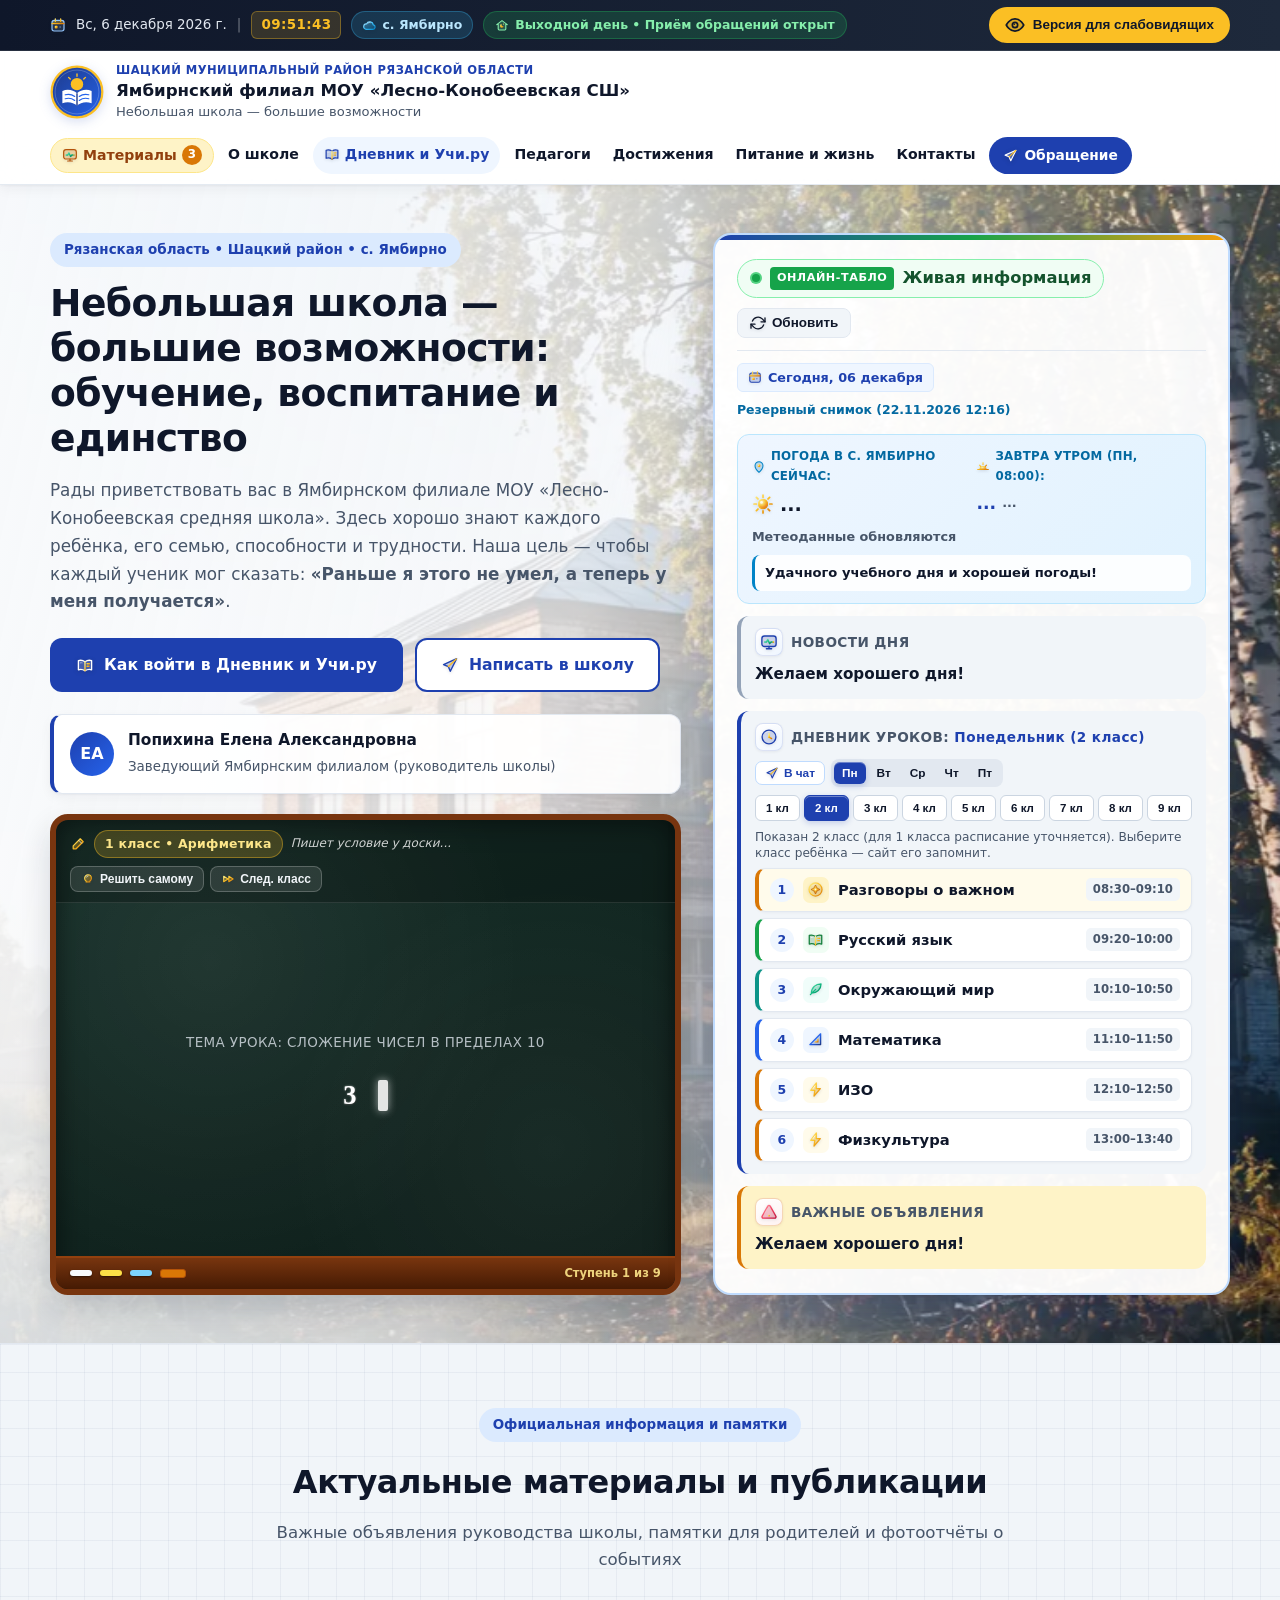
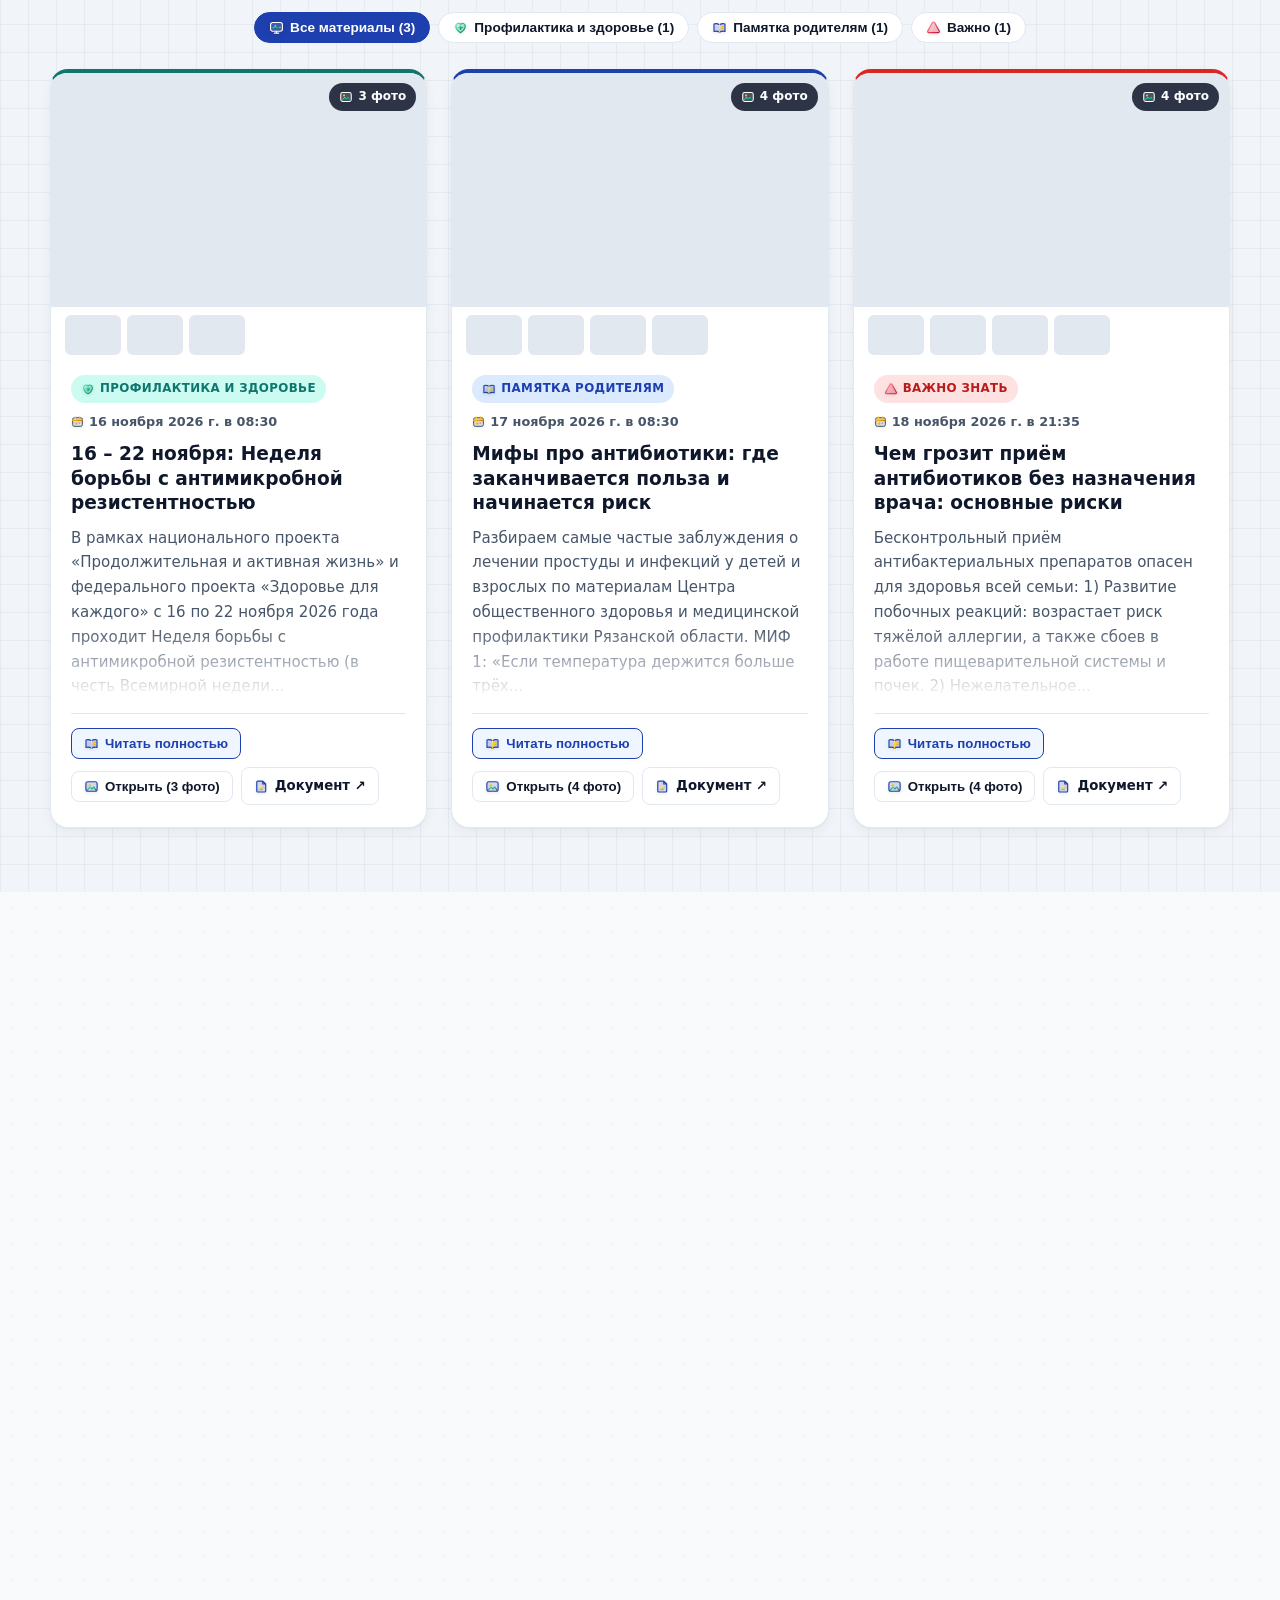
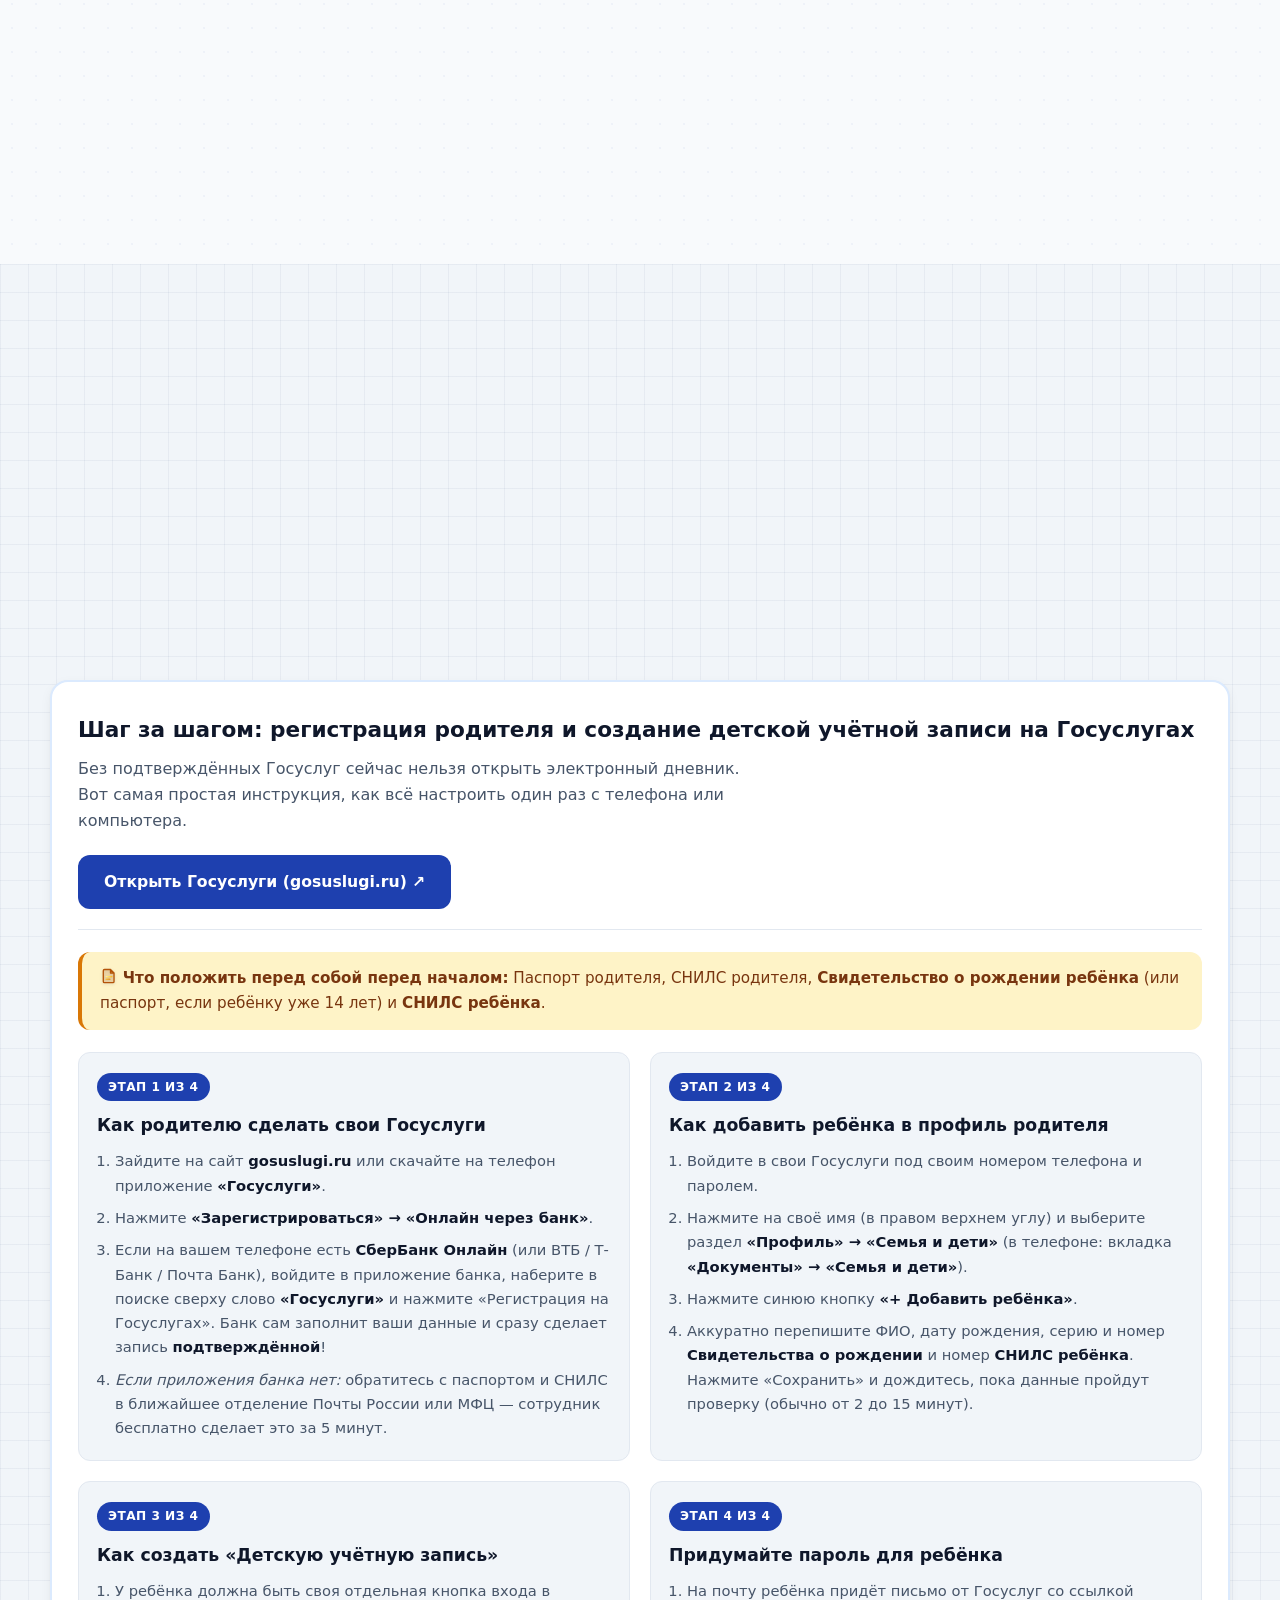
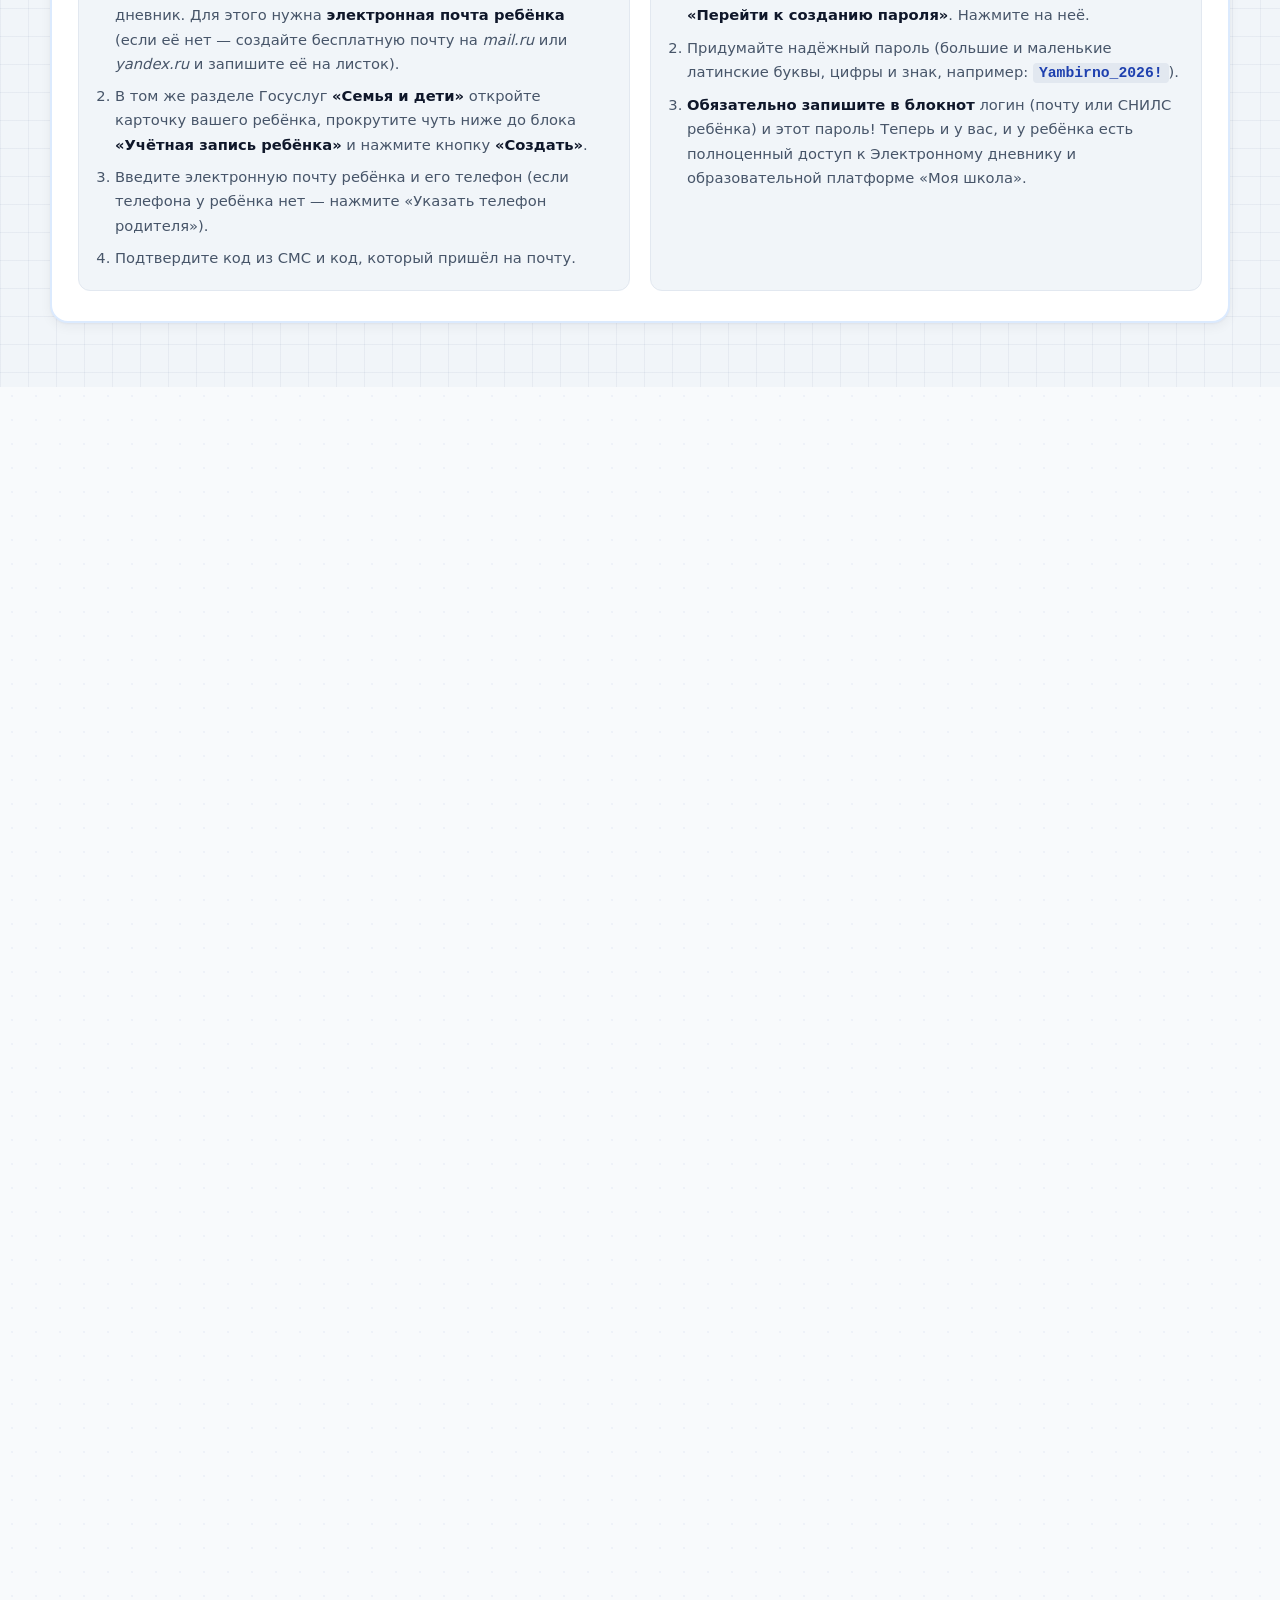
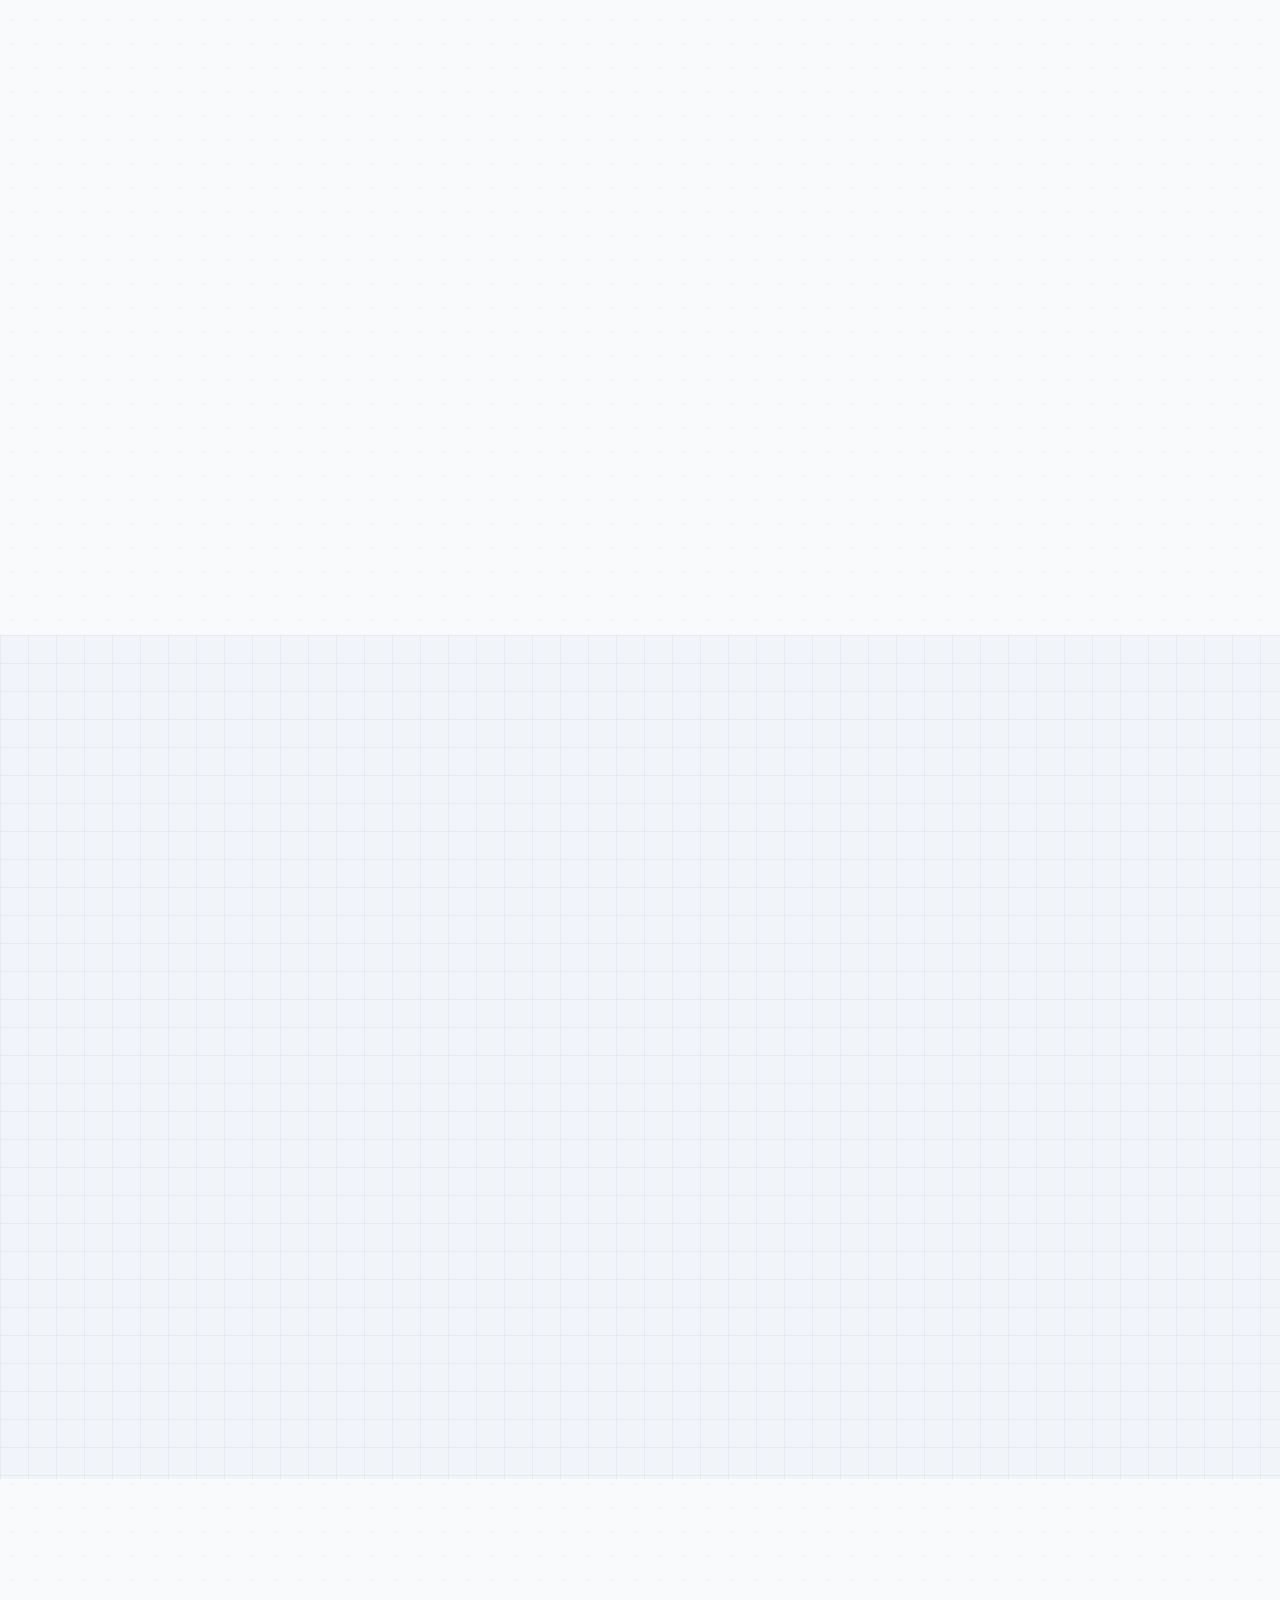
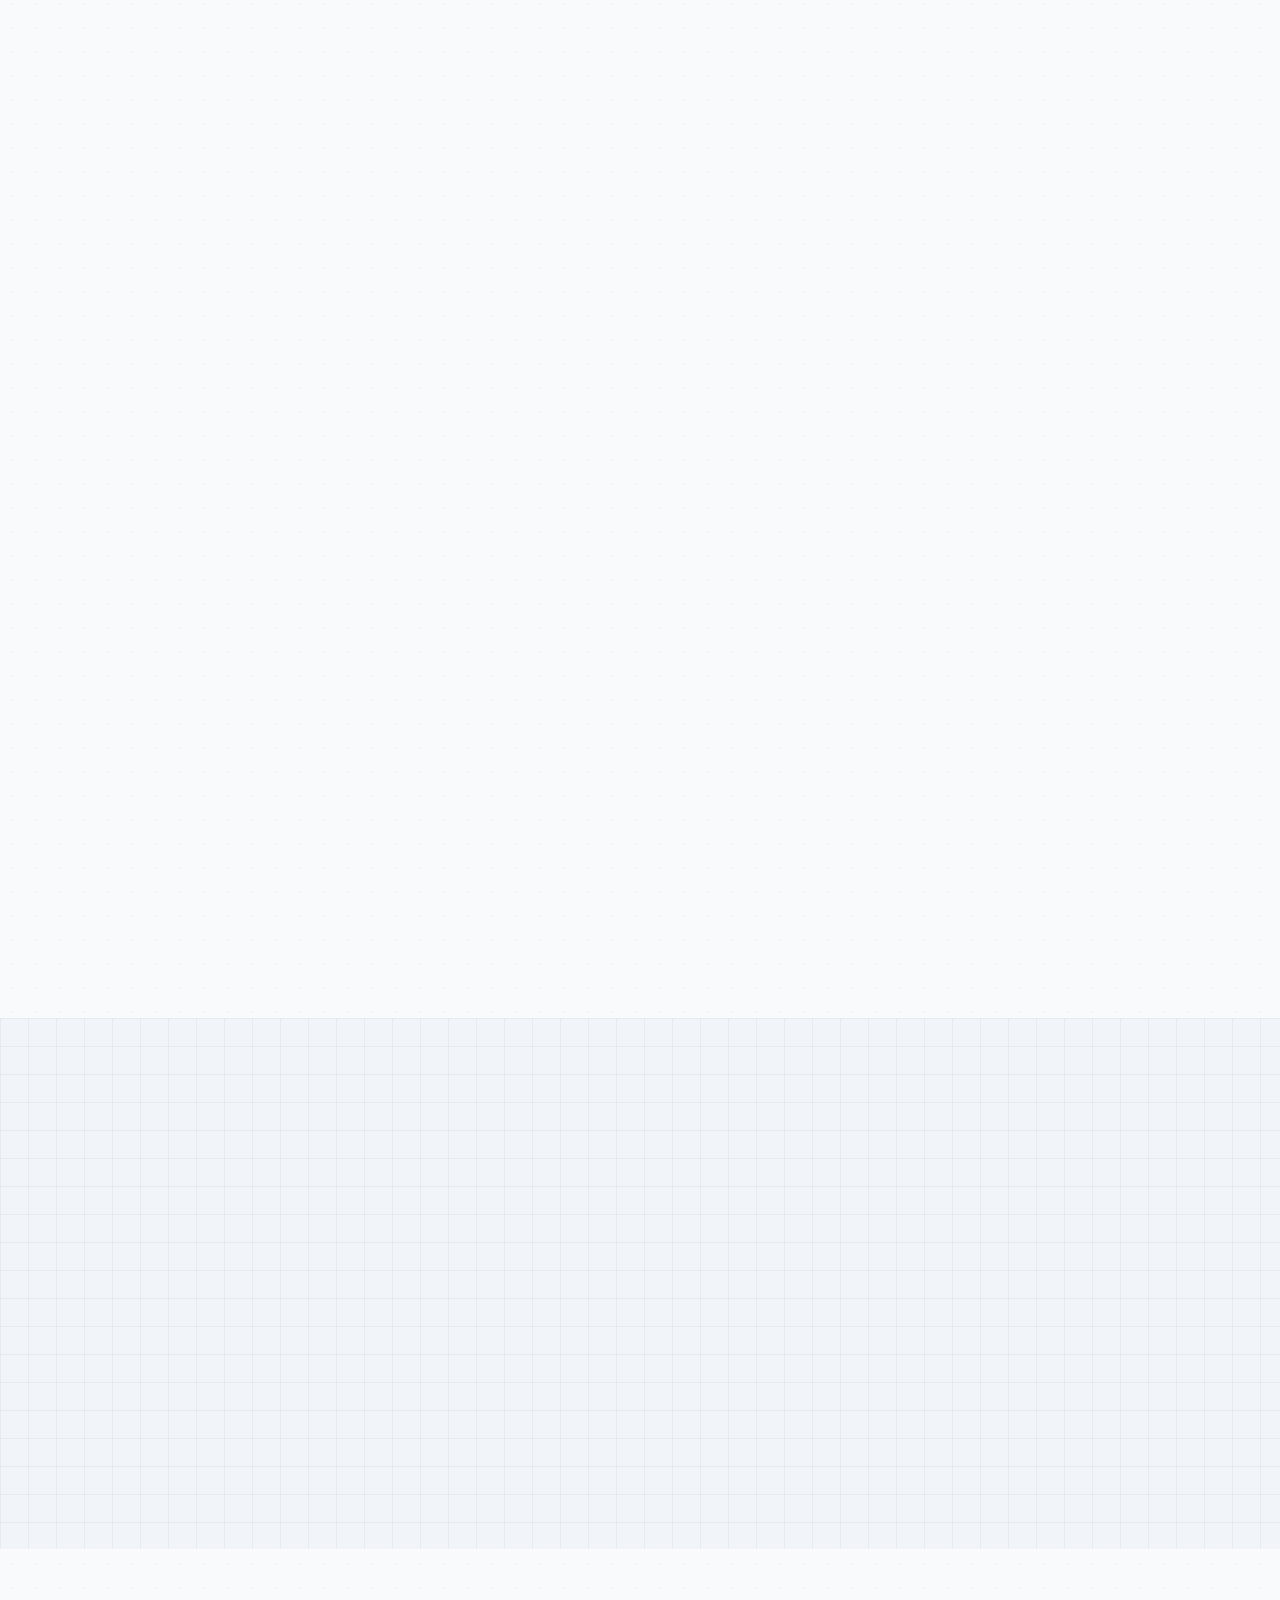
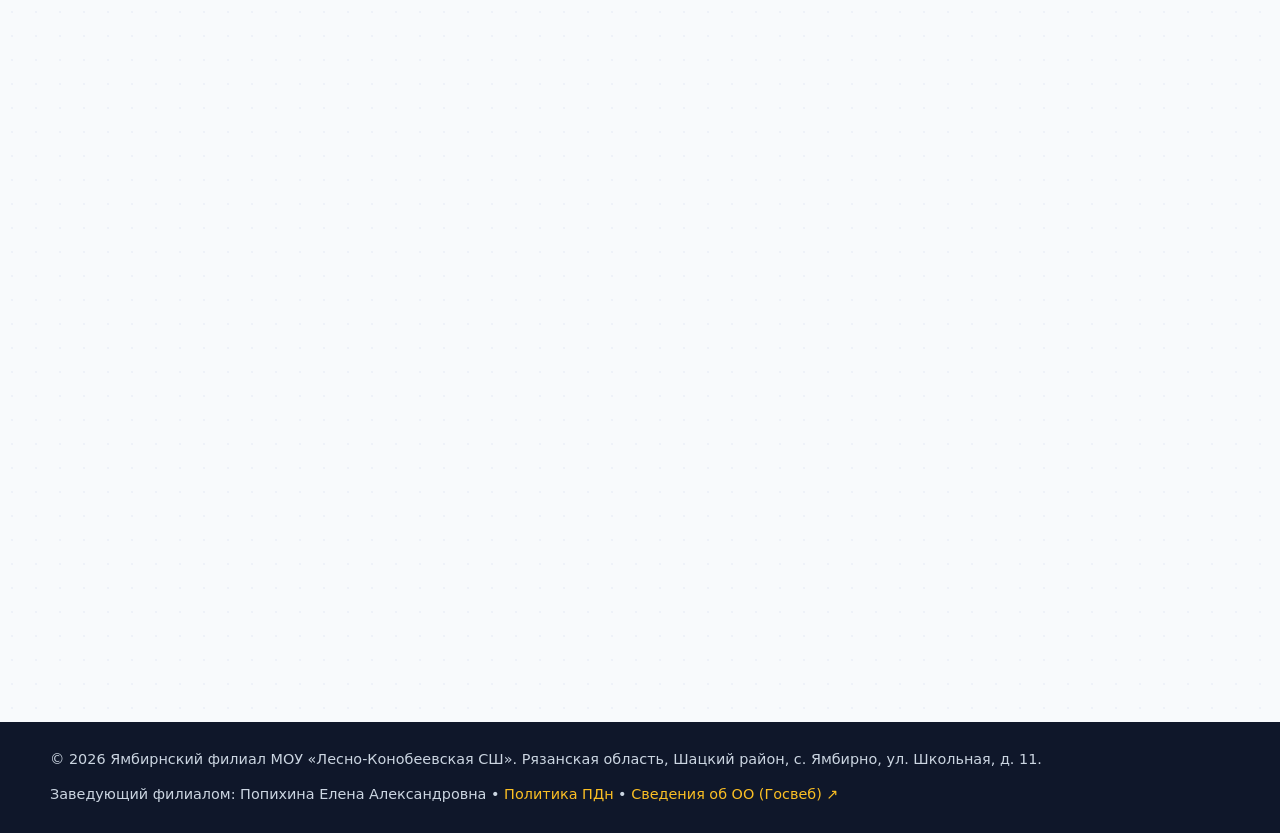
==== commit 39e0395f: "Update index.html" ====
--- a/index.html
+++ b/index.html
@@ -98,8 +98,7 @@
 </head>
 <body class="paper-texture">
 
-  <!-- Авторский многослойный SVG-спрайт Ямбирнского филиала (3-ступенчатые градиенты, 45° свет и адаптивный контраст) -->
-  <svg id="yambirno-icon-sprite" class="hp-field" xmlns="http://www.w3.org/2000/svg" width="0" height="0" aria-hidden="true">
+  <svg id="yambirno-icon-sprite" class="svg-sprite-defs" xmlns="http://www.w3.org/2000/svg" width="0" height="0" aria-hidden="true">
     <defs>
       <linearGradient id="yamb-g-sapphire" x1="0%" y1="0%" x2="100%" y2="100%">
         <stop offset="0%" stop-color="#60a5fa"/>
@@ -143,7 +142,6 @@
       </radialGradient>
     </defs>
 
-    <!-- Календарь / Дата -->
     <symbol id="ico-calendar" viewBox="0 0 24 24">
       <rect class="ico-base" x="3" y="5" width="18" height="16" rx="3.2" fill="currentColor" opacity="0.16"/>
       <path class="ico-base" d="M3 8.2A3.2 3.2 0 0 1 6.2 5h11.6A3.2 3.2 0 0 1 21 8.2V10H3V8.2Z" fill="url(#yamb-g-amber)" opacity="0.32"/>
@@ -154,7 +152,6 @@
       <circle cx="15.2" cy="15.1" r="1.2" fill="currentColor" opacity="0.55"/>
     </symbol>
 
-    <!-- Оперативное табло / Новости -->
     <symbol id="ico-board" viewBox="0 0 24 24">
       <rect class="ico-base" x="2.5" y="4" width="19" height="14" rx="3.5" fill="currentColor" opacity="0.16"/>
       <rect class="ico-accent" x="2.5" y="4" width="19" height="14" rx="3.5" fill="none" stroke="currentColor" stroke-width="1.8" stroke-linejoin="round"/>
@@ -164,7 +161,6 @@
       <path d="M8.5 21h7M12 18v3" stroke="currentColor" stroke-width="1.8" stroke-linecap="round"/>
     </symbol>
 
-    <!-- Резервный снимок / Офлайн-копия -->
     <symbol id="ico-snapshot" viewBox="0 0 24 24">
       <path class="ico-base" d="M6.5 17.8h11a3.5 3.5 0 0 0 .5-6.95A5.5 5.5 0 0 0 7.4 9.3 4 4 0 0 0 6.5 17.8Z" fill="url(#yamb-g-sky)" opacity="0.28"/>
       <path class="ico-accent" d="M6.5 17.8h11a3.5 3.5 0 0 0 .5-6.95A5.5 5.5 0 0 0 7.4 9.3 4 4 0 0 0 6.5 17.8Z" fill="none" stroke="currentColor" stroke-width="1.8" stroke-linejoin="round"/>
@@ -172,7 +168,6 @@
       <path class="ico-part-moving" d="m9.4 13.4 1.9 1.9 3.6-3.8" fill="none" stroke="url(#yamb-g-emerald)" stroke-width="2" stroke-linecap="round" stroke-linejoin="round"/>
     </symbol>
 
-    <!-- Учебный день / Школьный звонок -->
     <symbol id="ico-school-day" viewBox="0 0 24 24">
       <path class="ico-base" d="M18 15.4V10a6 6 0 1 0-12 0v5.4L4 18h16l-2-2.6Z" fill="url(#yamb-g-amber)" opacity="0.34"/>
       <path class="ico-accent" d="M18 15.4V10a6 6 0 1 0-12 0v5.4L4 18h16l-2-2.6Z" fill="none" stroke="url(#yamb-g-amber)" stroke-width="1.85" stroke-linecap="round" stroke-linejoin="round"/>
@@ -181,7 +176,6 @@
       <path class="ico-part-moving" d="M9.8 18.6a2.3 2.3 0 0 0 4.4 0" fill="none" stroke="url(#yamb-g-amber)" stroke-width="2" stroke-linecap="round"/>
     </symbol>
 
-    <!-- Выходной день / Вечер -->
     <symbol id="ico-day-off" viewBox="0 0 24 24">
       <path class="ico-base" d="M4.5 11.4 12 5.2l7.5 6.2V19a1.8 1.8 0 0 1-1.8 1.8H6.3A1.8 1.8 0 0 1 4.5 19v-7.6Z" fill="currentColor" opacity="0.18"/>
       <path class="ico-accent" d="M3 11.4 12 4.4l9 7M5.5 10.6V19a1.6 1.6 0 0 0 1.6 1.6h9.8a1.6 1.6 0 0 0 1.6-1.6v-8.4" fill="none" stroke="currentColor" stroke-width="1.8" stroke-linecap="round" stroke-linejoin="round"/>
@@ -189,7 +183,6 @@
       <circle class="ico-highlight" cx="14.7" cy="10.2" r="0.9" fill="#fef08a"/>
     </symbol>
 
-    <!-- Расписание уроков / Часы -->
     <symbol id="ico-schedule" viewBox="0 0 24 24">
       <circle class="ico-base" cx="12" cy="12" r="9.2" fill="currentColor" opacity="0.16"/>
       <circle class="ico-accent" cx="12" cy="12" r="9.2" fill="none" stroke="currentColor" stroke-width="1.8"/>
@@ -198,7 +191,6 @@
       <circle cx="12" cy="12" r="1.3" fill="url(#yamb-g-amber)"/>
     </symbol>
 
-    <!-- 0. урок («Разговоры о важном» / «Мои горизонты») -->
     <symbol id="ico-zero-lesson" viewBox="0 0 24 24">
       <circle class="ico-base" cx="12" cy="12" r="9.2" fill="url(#yamb-g-amber)" opacity="0.28"/>
       <circle class="ico-accent" cx="12" cy="12" r="9.2" fill="none" stroke="url(#yamb-g-amber)" stroke-width="1.8"/>
@@ -207,7 +199,6 @@
       <circle cx="12" cy="12" r="1.4" fill="#ffffff" opacity="0.85"/>
     </symbol>
 
-    <!-- Важно / Срочно -->
     <symbol id="ico-cat-urgent" viewBox="0 0 24 24">
       <path class="ico-base" d="M10.4 4.1a1.85 1.85 0 0 1 3.2 0l7.6 13.6A1.85 1.85 0 0 1 19.6 20.2H4.4a1.85 1.85 0 0 1-1.6-2.5L10.4 4.1Z" fill="url(#yamb-g-crimson)" opacity="0.28"/>
       <path class="ico-accent" d="M10.4 4.1a1.85 1.85 0 0 1 3.2 0l7.6 13.6A1.85 1.85 0 0 1 19.6 20.2H4.4a1.85 1.85 0 0 1-1.6-2.5L10.4 4.1Z" fill="none" stroke="url(#yamb-g-crimson)" stroke-width="1.85" stroke-linejoin="round"/>
@@ -218,7 +209,6 @@
       </g>
     </symbol>
 
-    <!-- Безопасность / Щит -->
     <symbol id="ico-cat-safety" viewBox="0 0 24 24">
       <path class="ico-base" d="M12 2.8 4.8 5.9v5.9c0 4.8 3.1 8.4 7.2 10 4.1-1.6 7.2-5.2 7.2-10V5.9L12 2.8Z" fill="url(#yamb-g-amber)" opacity="0.28"/>
       <path class="ico-accent" d="M12 2.8 4.8 5.9v5.9c0 4.8 3.1 8.4 7.2 10 4.1-1.6 7.2-5.2 7.2-10V5.9L12 2.8Z" fill="none" stroke="url(#yamb-g-amber)" stroke-width="1.85" stroke-linejoin="round"/>
@@ -226,7 +216,6 @@
       <path class="ico-part-moving" d="m8.8 12.1 2.2 2.2 4.4-4.5" fill="none" stroke="url(#yamb-g-emerald)" stroke-width="2.1" stroke-linecap="round" stroke-linejoin="round"/>
     </symbol>
 
-    <!-- Праздник / Олимпиады / Звезда -->
     <symbol id="ico-cat-holiday" viewBox="0 0 24 24">
       <path class="ico-base" d="M12 3 14.5 8.5l6 .6-4.5 3.9 1.4 5.9L12 15.8l-5.4 3.1 1.4-5.9-4.5-3.9 6-.6L12 3Z" fill="url(#yamb-g-amber)" opacity="0.34"/>
       <path class="ico-accent ico-part-moving" d="M12 3 14.5 8.5l6 .6-4.5 3.9 1.4 5.9L12 15.8l-5.4 3.1 1.4-5.9-4.5-3.9 6-.6L12 3Z" fill="none" stroke="url(#yamb-g-amber)" stroke-width="1.8" stroke-linejoin="round"/>
@@ -234,7 +223,6 @@
       <circle cx="19.5" cy="4.8" r="1.1" fill="#fef08a"/>
     </symbol>
 
-    <!-- Профилактика и здоровье / Питание -->
     <symbol id="ico-cat-health" viewBox="0 0 24 24">
       <path class="ico-base" d="M12 20.4S4.4 15.7 4.4 9.7a4.4 4.4 0 0 1 7.6-2.9 4.4 4.4 0 0 1 7.6 2.9c0 6-7.6 10.7-7.6 10.7Z" fill="url(#yamb-g-emerald)" opacity="0.28"/>
       <path class="ico-accent" d="M12 20.4S4.4 15.7 4.4 9.7a4.4 4.4 0 0 1 7.6-2.9 4.4 4.4 0 0 1 7.6 2.9c0 6-7.6 10.7-7.6 10.7Z" fill="none" stroke="url(#yamb-g-emerald)" stroke-width="1.85" stroke-linejoin="round"/>
@@ -242,7 +230,6 @@
       <path class="ico-part-moving" d="M9.3 12.2h5.4M12 9.5v5.4" stroke="url(#yamb-g-emerald)" stroke-width="2" stroke-linecap="round"/>
     </symbol>
 
-    <!-- Памятка родителям / Книга / Дневник -->
     <symbol id="ico-cat-memo" viewBox="0 0 24 24">
       <path class="ico-base" d="M3.2 6.3c2.9-1.1 6-.6 8.8 1.4 2.8-2 5.9-2.5 8.8-1.4v12.1c-2.9-1.1-6-.6-8.8 1.3-2.8-1.9-5.9-2.4-8.8-1.3V6.3Z" fill="currentColor" opacity="0.18"/>
       <path class="ico-accent" d="M3.2 6.3c2.9-1.1 6-.6 8.8 1.4 2.8-2 5.9-2.5 8.8-1.4v12.1c-2.9-1.1-6-.6-8.8 1.3-2.8-1.9-5.9-2.4-8.8-1.3V6.3Z" fill="none" stroke="currentColor" stroke-width="1.8" stroke-linejoin="round"/>
@@ -250,7 +237,6 @@
       <path class="ico-part-moving" d="M12 7.7v12M14.8 10.3h3.2M14.8 13.6h2.6" stroke="url(#yamb-g-amber)" stroke-width="1.85" stroke-linecap="round"/>
     </symbol>
 
-    <!-- Документ / PDF / Информация -->
     <symbol id="ico-doc-pdf" viewBox="0 0 24 24">
       <path class="ico-base" d="M6 3.3h8l4.7 4.7v11.2a1.6 1.6 0 0 1-1.6 1.6H6a1.6 1.6 0 0 1-1.6-1.6V4.9A1.6 1.6 0 0 1 6 3.3Z" fill="currentColor" opacity="0.16"/>
       <path class="ico-base" d="M14 3.3V8h4.7Z" fill="url(#yamb-g-amber)" opacity="0.45"/>
@@ -259,7 +245,6 @@
       <path class="ico-part-moving" d="M8.2 12.8h7.6M8.2 16.2h4.8" stroke="url(#yamb-g-amber)" stroke-width="1.9" stroke-linecap="round"/>
     </symbol>
 
-    <!-- Галерея фото -->
     <symbol id="ico-gallery" viewBox="0 0 24 24">
       <rect class="ico-base" x="3" y="4.4" width="18" height="15.2" rx="3.2" fill="currentColor" opacity="0.16"/>
       <rect class="ico-accent" x="3" y="4.4" width="18" height="15.2" rx="3.2" fill="none" stroke="currentColor" stroke-width="1.8"/>
@@ -268,14 +253,12 @@
       <path d="m5.4 17.2 4.3-4.4 3 2.9 2.9-3.2 3 4.7" fill="none" stroke="url(#yamb-g-emerald)" stroke-width="1.8" stroke-linecap="round" stroke-linejoin="round"/>
     </symbol>
 
-    <!-- Отправка / В чат -->
     <symbol id="ico-send" viewBox="0 0 24 24">
       <path class="ico-base" d="m20.8 3.6-8.4 16.8-2.7-6.3-6.3-2.7L20.8 3.6Z" fill="currentColor" opacity="0.22"/>
       <path class="ico-accent ico-part-moving" d="m20.8 3.6-8.4 16.8-2.7-6.3-6.3-2.7L20.8 3.6Z" fill="none" stroke="currentColor" stroke-width="1.85" stroke-linecap="round" stroke-linejoin="round"/>
       <path class="ico-part-moving" d="M20.4 4 9.8 14.1" fill="none" stroke="url(#yamb-g-amber)" stroke-width="1.85" stroke-linecap="round"/>
     </symbol>
 
-    <!-- Номер талона -->
     <symbol id="ico-ticket" viewBox="0 0 24 24">
       <path class="ico-base" d="M4 6.5A1.6 1.6 0 0 1 5.6 4.9h12.8A1.6 1.6 0 0 1 20 6.5V10a2 2 0 0 0 0 4v3.5a1.6 1.6 0 0 1-1.6 1.6H5.6A1.6 1.6 0 0 1 4 17.5V14a2 2 0 0 0 0-4V6.5Z" fill="url(#yamb-g-emerald)" opacity="0.28"/>
       <path class="ico-accent" d="M4 6.5A1.6 1.6 0 0 1 5.6 4.9h12.8A1.6 1.6 0 0 1 20 6.5V10a2 2 0 0 0 0 4v3.5a1.6 1.6 0 0 1-1.6 1.6H5.6A1.6 1.6 0 0 1 4 17.5V14a2 2 0 0 0 0-4V6.5Z" fill="none" stroke="url(#yamb-g-emerald)" stroke-width="1.85" stroke-linejoin="round"/>
@@ -283,7 +266,6 @@
       <path class="ico-check-draw" d="m8.8 12.2 2.2 2.2 4.4-4.6" fill="none" stroke="url(#yamb-g-emerald)" stroke-width="2.15" stroke-linecap="round" stroke-linejoin="round"/>
     </symbol>
 
-    <!-- Погода: Солнце -->
     <symbol id="ico-weather-sun" viewBox="0 0 24 24">
       <circle class="ico-base" cx="12" cy="12" r="5.2" fill="url(#yamb-g-sun-glow)" opacity="0.88"/>
       <circle class="ico-accent" cx="12" cy="12" r="4.8" fill="none" stroke="url(#yamb-g-amber)" stroke-width="1.6"/>
@@ -291,14 +273,12 @@
       <path class="ico-part-moving" d="M12 2.2v2.4M12 19.4v2.4M4.8 4.8l1.7 1.7M17.5 17.5l1.7 1.7M2.2 12h2.4M19.4 12h2.4M4.8 19.2l1.7-1.7M17.5 6.5l1.7-1.7" stroke="url(#yamb-g-amber)" stroke-width="1.9" stroke-linecap="round"/>
     </symbol>
 
-    <!-- Погода: Облачно -->
     <symbol id="ico-weather-cloud" viewBox="0 0 24 24">
       <path class="ico-base" d="M6.8 18.2h10.7a3.6 3.6 0 0 0 .5-7.15A5.6 5.6 0 0 0 7.3 9.5a4.1 4.1 0 0 0-.5 8.7Z" fill="url(#yamb-g-sky)" opacity="0.32"/>
       <path class="ico-accent ico-part-moving" d="M6.8 18.2h10.7a3.6 3.6 0 0 0 .5-7.15A5.6 5.6 0 0 0 7.3 9.5a4.1 4.1 0 0 0-.5 8.7Z" fill="none" stroke="url(#yamb-g-sky)" stroke-width="1.85" stroke-linejoin="round"/>
       <path class="ico-highlight" d="M9.4 9.1a3.4 3.4 0 0 1 4.8-.8" fill="none" stroke="url(#yamb-g-glass)" stroke-width="1.25" stroke-linecap="round"/>
     </symbol>
 
-    <!-- Погода: Дождь -->
     <symbol id="ico-weather-rain" viewBox="0 0 24 24">
       <path class="ico-base" d="M6.4 14.5h11.2a3.1 3.1 0 0 0 .4-6.15A5.1 5.1 0 0 0 8.1 7.2a3.7 3.7 0 0 0-1.7 7.3Z" fill="url(#yamb-g-sky)" opacity="0.32"/>
       <path class="ico-accent" d="M6.4 14.5h11.2a3.1 3.1 0 0 0 .4-6.15A5.1 5.1 0 0 0 8.1 7.2a3.7 3.7 0 0 0-1.7 7.3Z" fill="none" stroke="url(#yamb-g-sky)" stroke-width="1.85" stroke-linejoin="round"/>
@@ -306,14 +286,12 @@
       <path class="ico-part-moving" d="M8.4 17.4 7.3 20.7M12.5 17.4l-1.1 3.3M16.6 17.4l-1.1 3.3" stroke="url(#yamb-g-sapphire)" stroke-width="1.95" stroke-linecap="round"/>
     </symbol>
 
-    <!-- Погода: Снег -->
     <symbol id="ico-weather-snow" viewBox="0 0 24 24">
       <circle class="ico-base" cx="12" cy="12" r="4.4" fill="url(#yamb-g-sky)" opacity="0.28"/>
       <path class="ico-accent ico-part-moving" d="M12 2.8v18.4M4 7.4l16 9.2M20 7.4 4 16.6" stroke="url(#yamb-g-sky)" stroke-width="1.85" stroke-linecap="round"/>
       <circle class="ico-highlight" cx="12" cy="12" r="2" fill="#ffffff" opacity="0.85"/>
     </symbol>
 
-    <!-- Рассвет / Утро -->
     <symbol id="ico-sunrise" viewBox="0 0 24 24">
       <path class="ico-base" d="M6.8 16.2a5.2 5.2 0 0 1 10.4 0Z" fill="url(#yamb-g-sun-glow)" opacity="0.72"/>
       <path class="ico-accent" d="M2.8 16.2h18.4M6.8 16.2a5.2 5.2 0 0 1 10.4 0" fill="none" stroke="url(#yamb-g-amber)" stroke-width="1.85" stroke-linecap="round"/>
@@ -321,14 +299,12 @@
       <path d="M5.5 19.6h13" stroke="url(#yamb-g-sky)" stroke-width="1.6" stroke-linecap="round" opacity="0.75"/>
     </symbol>
 
-    <!-- Доска / Мел / Карандаш -->
     <symbol id="ico-chalk" viewBox="0 0 24 24">
       <path class="ico-base" d="M15.4 4.2 19.8 8.6 9.2 19.2H4.8v-4.4L15.4 4.2Z" fill="url(#yamb-g-amber)" opacity="0.32"/>
       <path class="ico-accent ico-part-moving" d="M15.4 4.2 19.8 8.6 9.2 19.2H4.8v-4.4L15.4 4.2Z" fill="none" stroke="url(#yamb-g-amber)" stroke-width="1.85" stroke-linejoin="round"/>
       <path class="ico-highlight" d="m13.2 6.6 4.2 4.2" stroke="#ffffff" stroke-width="1.35" stroke-linecap="round" opacity="0.78"/>
     </symbol>
 
-    <!-- Идея / Самопроверка -->
     <symbol id="ico-idea" viewBox="0 0 24 24">
       <path class="ico-base" d="M8.8 15.5c-1.6-1-2.6-2.8-2.6-4.9a5.8 5.8 0 1 1 11.6 0c0 2.1-1 3.9-2.6 4.9v1.7H8.8v-1.7Z" fill="url(#yamb-g-amber)" opacity="0.34"/>
       <path class="ico-accent ico-part-moving" d="M8.8 15.5c-1.6-1-2.6-2.8-2.6-4.9a5.8 5.8 0 1 1 11.6 0c0 2.1-1 3.9-2.6 4.9v1.7H8.8v-1.7Z" fill="none" stroke="url(#yamb-g-amber)" stroke-width="1.85" stroke-linejoin="round"/>
@@ -336,13 +312,11 @@
       <path d="M9.4 20.2h5.2" stroke="url(#yamb-g-amber)" stroke-width="1.95" stroke-linecap="round"/>
     </symbol>
 
-    <!-- Далее / Следующий класс -->
     <symbol id="ico-next" viewBox="0 0 24 24">
       <path class="ico-base" d="M4.6 7.2 12 12l-7.4 4.8V7.2ZM13.4 7.2 20.8 12l-7.4 4.8V7.2Z" fill="url(#yamb-g-amber)" opacity="0.34"/>
       <path class="ico-accent ico-part-moving" d="M4.6 7.2 12 12l-7.4 4.8V7.2ZM13.4 7.2 20.8 12l-7.4 4.8V7.2Z" fill="none" stroke="url(#yamb-g-amber)" stroke-width="1.8" stroke-linejoin="round"/>
     </symbol>
 
-    <!-- Локация / Адрес -->
     <symbol id="ico-pin" viewBox="0 0 24 24">
       <path class="ico-base" d="M12 21.2s-6.8-5.7-6.8-11.3a6.8 6.8 0 1 1 13.6 0c0 5.6-6.8 11.3-6.8 11.3Z" fill="currentColor" opacity="0.18"/>
       <path class="ico-accent" d="M12 21.2s-6.8-5.7-6.8-11.3a6.8 6.8 0 1 1 13.6 0c0 5.6-6.8 11.3-6.8 11.3Z" fill="none" stroke="currentColor" stroke-width="1.8" stroke-linejoin="round"/>
@@ -350,21 +324,18 @@
       <circle class="ico-highlight" cx="11.2" cy="9.1" r="0.8" fill="#ffffff" opacity="0.85"/>
     </symbol>
 
-    <!-- Телефон -->
     <symbol id="ico-phone" viewBox="0 0 24 24">
       <path class="ico-base" d="M6.4 4.4h3.1l1.5 3.9-2 1.6a11.4 11.4 0 0 0 5.1 5.1l1.6-2 3.9 1.5v3.1a1.9 1.9 0 0 1-2 1.9C10.3 19.1 4.9 13.7 4.5 6.4a1.9 1.9 0 0 1 1.9-2Z" fill="url(#yamb-g-emerald)" opacity="0.28"/>
       <path class="ico-accent ico-part-moving" d="M6.4 4.4h3.1l1.5 3.9-2 1.6a11.4 11.4 0 0 0 5.1 5.1l1.6-2 3.9 1.5v3.1a1.9 1.9 0 0 1-2 1.9C10.3 19.1 4.9 13.7 4.5 6.4a1.9 1.9 0 0 1 1.9-2Z" fill="none" stroke="url(#yamb-g-emerald)" stroke-width="1.85" stroke-linejoin="round"/>
       <path class="ico-highlight" d="M14.2 5.4a5.2 5.2 0 0 1 4.4 4.4" fill="none" stroke="url(#yamb-g-amber)" stroke-width="1.6" stroke-linecap="round"/>
     </symbol>
 
-    <!-- Почта -->
     <symbol id="ico-mail" viewBox="0 0 24 24">
       <rect class="ico-base" x="2.8" y="5.4" width="18.4" height="13.2" rx="2.8" fill="currentColor" opacity="0.16"/>
       <rect class="ico-accent" x="2.8" y="5.4" width="18.4" height="13.2" rx="2.8" fill="none" stroke="currentColor" stroke-width="1.8"/>
       <path class="ico-part-moving" d="m4.2 7.2 7.8 5.6 7.8-5.6" fill="none" stroke="url(#yamb-g-amber)" stroke-width="1.95" stroke-linecap="round" stroke-linejoin="round"/>
     </symbol>
 
-    <!-- Копировать -->
     <symbol id="ico-copy" viewBox="0 0 24 24">
       <rect class="ico-base" x="8.8" y="7.8" width="11.4" height="12.4" rx="2.4" fill="currentColor" opacity="0.18"/>
       <rect class="ico-accent" x="8.8" y="7.8" width="11.4" height="12.4" rx="2.4" fill="none" stroke="currentColor" stroke-width="1.8"/>
@@ -372,20 +343,17 @@
       <path class="ico-part-moving" d="M15.2 7.8V5.9A2.1 2.1 0 0 0 13.1 3.8H6a2.1 2.1 0 0 0-2.1 2.1v9.2A2.1 2.1 0 0 0 6 17.2h2.8" fill="none" stroke="url(#yamb-g-amber)" stroke-width="1.85" stroke-linecap="round"/>
     </symbol>
 
-    <!-- Ссылка -->
     <symbol id="ico-link" viewBox="0 0 24 24">
       <path class="ico-accent ico-part-moving" d="M10.2 13.8a4.3 4.3 0 0 0 6.1 0l2.7-2.7a4.3 4.3 0 0 0-6.1-6.1l-1.5 1.5" fill="none" stroke="currentColor" stroke-width="1.9" stroke-linecap="round"/>
       <path class="ico-accent ico-part-moving" d="M13.8 10.2a4.3 4.3 0 0 0-6.1 0L5 12.9A4.3 4.3 0 0 0 11.1 19l1.5-1.5" fill="none" stroke="url(#yamb-g-amber)" stroke-width="1.9" stroke-linecap="round"/>
     </symbol>
 
-    <!-- Благодарность / Сердце -->
     <symbol id="ico-heart" viewBox="0 0 24 24">
       <path class="ico-base" d="M12 20.8S3.8 15.5 3.8 9.4a4.6 4.6 0 0 1 8.2-2.9 4.6 4.6 0 0 1 8.2 2.9c0 6.1-8.2 11.4-8.2 11.4Z" fill="url(#yamb-g-crimson)" opacity="0.34"/>
       <path class="ico-accent ico-part-moving" d="M12 20.8S3.8 15.5 3.8 9.4a4.6 4.6 0 0 1 8.2-2.9 4.6 4.6 0 0 1 8.2 2.9c0 6.1-8.2 11.4-8.2 11.4Z" fill="none" stroke="url(#yamb-g-crimson)" stroke-width="1.9" stroke-linejoin="round"/>
       <path class="ico-highlight" d="M6.8 9.1a2.3 2.3 0 0 1 2.2-2" fill="none" stroke="#ffffff" stroke-width="1.35" stroke-linecap="round" opacity="0.82"/>
     </symbol>
 
-    <!-- Вопрос -->
     <symbol id="ico-question" viewBox="0 0 24 24">
       <circle class="ico-base" cx="12" cy="12" r="9.2" fill="currentColor" opacity="0.18"/>
       <circle class="ico-accent" cx="12" cy="12" r="9.2" fill="none" stroke="currentColor" stroke-width="1.8"/>
@@ -396,7 +364,6 @@
       </g>
     </symbol>
 
-    <!-- Единство / Сообщество -->
     <symbol id="ico-unity" viewBox="0 0 24 24">
       <circle class="ico-base" cx="9" cy="8.4" r="3.2" fill="currentColor" opacity="0.24"/>
       <circle class="ico-accent" cx="9" cy="8.4" r="3.2" fill="none" stroke="currentColor" stroke-width="1.85"/>
@@ -406,7 +373,6 @@
       <path class="ico-part-moving" d="M14.4 19.2a4.6 4.6 0 0 1 6.4 0" fill="none" stroke="url(#yamb-g-emerald)" stroke-width="1.85" stroke-linecap="round"/>
     </symbol>
 
-    <!-- Ноутбук / Учи.ру / ЦДЗ -->
     <symbol id="ico-laptop" viewBox="0 0 24 24">
       <rect class="ico-base" x="3.8" y="4.8" width="16.4" height="11.2" rx="2.2" fill="currentColor" opacity="0.18"/>
       <rect class="ico-accent" x="3.8" y="4.8" width="16.4" height="11.2" rx="2.2" fill="none" stroke="currentColor" stroke-width="1.8"/>
@@ -415,7 +381,6 @@
       <path class="ico-part-moving" d="M2 19.2h20" stroke="url(#yamb-g-amber)" stroke-width="2.1" stroke-linecap="round"/>
     </symbol>
 
-    <!-- Питание / Столовая -->
     <symbol id="ico-meal" viewBox="0 0 24 24">
       <circle class="ico-base" cx="12" cy="13.2" r="6.8" fill="url(#yamb-g-emerald)" opacity="0.26"/>
       <circle class="ico-accent" cx="12" cy="13.2" r="6.8" fill="none" stroke="url(#yamb-g-emerald)" stroke-width="1.85"/>
@@ -424,42 +389,36 @@
       <path class="ico-part-moving" d="M12 6.4c0-2.1 1.9-3.2 3.8-3.2M9.8 13.2h4.4" stroke="url(#yamb-g-amber)" stroke-width="1.85" stroke-linecap="round"/>
     </symbol>
 
-    <!-- Предметы: Математика -->
     <symbol id="ico-math" viewBox="0 0 24 24">
       <path class="ico-base" d="M4 19.2 19.2 4v15.2H4Z" fill="url(#yamb-g-sapphire)" opacity="0.26"/>
       <path class="ico-accent ico-part-moving" d="M4 19.2 19.2 4v15.2H4Z" fill="none" stroke="url(#yamb-g-sapphire)" stroke-width="1.85" stroke-linejoin="round"/>
       <path d="M11.6 15.4h3.8v-3.8" fill="none" stroke="url(#yamb-g-amber)" stroke-width="1.75" stroke-linecap="round" stroke-linejoin="round"/>
     </symbol>
 
-    <!-- Предметы: Естественные науки -->
     <symbol id="ico-science" viewBox="0 0 24 24">
       <path class="ico-base" d="M19.8 4.2C12 4.2 6.2 9.4 6.2 17.2c7.8 0 13.6-5.6 13.6-13Z" fill="url(#yamb-g-emerald)" opacity="0.3"/>
       <path class="ico-accent ico-part-moving" d="M19.8 4.2C12 4.2 6.2 9.4 6.2 17.2c7.8 0 13.6-5.6 13.6-13ZM4.8 19.2l7.4-7.4" fill="none" stroke="url(#yamb-g-emerald)" stroke-width="1.85" stroke-linecap="round" stroke-linejoin="round"/>
       <path class="ico-highlight" d="M11.5 8.8c1.6-1.3 3.4-2 5.2-2.2" fill="none" stroke="url(#yamb-g-glass)" stroke-width="1.2" stroke-linecap="round"/>
     </symbol>
 
-    <!-- Предметы: История / Общество -->
     <symbol id="ico-history" viewBox="0 0 24 24">
       <path class="ico-base" d="M3.6 9.4 12 4.6l8.4 4.8H3.6Z" fill="url(#yamb-g-crimson)" opacity="0.3"/>
       <path class="ico-accent" d="M3.4 9.4 12 4.6l8.6 4.8H3.4ZM6 9.8v8.4M10 9.8v8.4M14 9.8v8.4M18 9.8v8.4M3.4 19.6h17.2" fill="none" stroke="url(#yamb-g-crimson)" stroke-width="1.75" stroke-linecap="round" stroke-linejoin="round"/>
       <path class="ico-highlight" d="M6.8 18.2h10.4" stroke="url(#yamb-g-amber)" stroke-width="1.2" stroke-linecap="round"/>
     </symbol>
 
-    <!-- Предметы: Творчество / Спорт -->
     <symbol id="ico-art" viewBox="0 0 24 24">
       <path class="ico-base" d="M13.2 2.8 5.2 13.2h5.8l-1.1 8L18.8 10.8H13l.2-8Z" fill="url(#yamb-g-amber)" opacity="0.36"/>
       <path class="ico-accent ico-part-moving" d="M13.2 2.8 5.2 13.2h5.8l-1.1 8L18.8 10.8H13l.2-8Z" fill="none" stroke="url(#yamb-g-amber)" stroke-width="1.85" stroke-linejoin="round"/>
       <path class="ico-highlight" d="m11.5 6.5-3.2 4.4" stroke="#ffffff" stroke-width="1.2" stroke-linecap="round" opacity="0.78"/>
     </symbol>
 
-    <!-- Лупа / Увеличить -->
     <symbol id="ico-zoom" viewBox="0 0 24 24">
       <circle class="ico-base" cx="10.5" cy="10.5" r="6.2" fill="url(#yamb-g-sky)" opacity="0.28"/>
       <circle class="ico-accent" cx="10.5" cy="10.5" r="6.2" fill="none" stroke="currentColor" stroke-width="1.9"/>
       <path class="ico-part-moving" d="m15.3 15.3 4.5 4.5M8 10.5h5M10.5 8v5" stroke="currentColor" stroke-width="1.95" stroke-linecap="round"/>
     </symbol>
 
-    <!-- Замок / Защита -->
     <symbol id="ico-lock" viewBox="0 0 24 24">
       <rect class="ico-base" x="4.8" y="10.4" width="14.4" height="9.8" rx="2.8" fill="url(#yamb-g-amber)" opacity="0.34"/>
       <rect class="ico-accent" x="4.8" y="10.4" width="14.4" height="9.8" rx="2.8" fill="none" stroke="url(#yamb-g-amber)" stroke-width="1.85"/>
@@ -467,7 +426,6 @@
       <circle cx="12" cy="15.3" r="1.4" fill="url(#yamb-g-emerald)"/>
     </symbol>
 
-    <!-- Версия для слабовидящих (Глаз) -->
     <symbol id="ico-eye" viewBox="0 0 24 24">
       <path class="ico-base" d="M1.5 12s4-7.4 10.5-7.4S22.5 12 22.5 12s-4 7.4-10.5 7.4S1.5 12 1.5 12Z" fill="currentColor" opacity="0.14"/>
       <path d="M1.5 12s4-7.4 10.5-7.4S22.5 12 22.5 12s-4 7.4-10.5 7.4S1.5 12 1.5 12Z" fill="none" stroke="currentColor" stroke-width="2" stroke-linejoin="round"/>
@@ -475,7 +433,6 @@
       <circle cx="11.1" cy="11.1" r="1" fill="currentColor"/>
     </symbol>
 
-    <!-- Обновить -->
     <symbol id="ico-refresh" viewBox="0 0 24 24">
       <polyline points="22.5 4.2 22.5 10.2 16.5 10.2" fill="none" stroke="currentColor" stroke-width="2" stroke-linecap="round" stroke-linejoin="round"/>
       <polyline points="1.5 19.8 1.5 13.8 7.5 13.8" fill="none" stroke="currentColor" stroke-width="2" stroke-linecap="round" stroke-linejoin="round"/>
@@ -871,6 +828,7 @@
         <div id="publications-grid" class="publications-grid"></div>
       </div>
     </section>
+
     <section id="about" class="section">
       <div class="container">
         <div class="section-header reveal">
@@ -1719,7 +1677,13 @@
     <div class="lightbox-dialog">
       <div class="lightbox-top-bar">
         <span id="lightbox-counter" class="lightbox-counter">1 / 4</span>
-        <button type="button" id="lightbox-close" class="lightbox-close-btn" aria-label="Закрыть просмотр фото">✕ Закрыть</button>
+        <div class="lightbox-top-actions">
+          <button type="button" id="lightbox-zoom" class="lightbox-zoom-btn" aria-pressed="false" aria-label="Увеличить фотографию">
+            <svg class="ui-ico" width="16" height="16" aria-hidden="true"><use href="#ico-zoom"></use></svg>
+            <span id="lightbox-zoom-label">Увеличить</span>
+          </button>
+          <button type="button" id="lightbox-close" class="lightbox-close-btn" aria-label="Закрыть просмотр фото">✕ Закрыть</button>
+        </div>
       </div>
       <div class="lightbox-stage">
         <button type="button" id="lightbox-prev" class="lightbox-nav-btn" aria-label="Предыдущее фото">‹</button>
--- a/styles.css
+++ b/styles.css
@@ -1,27 +1,14 @@
-/* =========================================================================
- * Ямбирнский филиал МОУ «Лесно-Конобеевская СШ» — Основная таблица стилей
- * Visual Bible: «Сапфировый Дневник и Тёплый Янтарь» (свет 45° сверху слева)
- * Кроссплатформенность: iOS Safari 15+, Яндекс, Samsung Internet, WebView TG/VK,
- * школьные ПК 1280×1024 (Windows / Astra Linux / РЕД ОС), экраны 320–2560px
- * ========================================================================= */
-
 :root {
   color-scheme: light;
-
-  /* Поверхности и стекло */
   --bg-main: #f8fafc;
   --bg-card: #ffffff;
   --bg-alt: #f1f5f9;
   --bg-warm: #fdfbf7;
   --glass-bg: rgba(255, 255, 255, 0.88);
   --glass-border: rgba(255, 255, 255, 0.65);
-
-  /* Чернила и типографика */
   --text-main: #0f172a;
   --text-muted: #475569;
   --measure-prose: 65ch;
-
-  /* Фирменная палитра (Сапфир + Тёплый Янтарь + Берёзовый Изумруд) */
   --primary: #1e40af;
   --primary-hover: #1e3a8a;
   --primary-soft: #eff6ff;
@@ -33,14 +20,10 @@
   --danger-soft: #fee2e2;
   --teal: #0f766e;
   --teal-soft: #ccfbf1;
-
-  /* Многослойная оптика теней (свет 45° сверху слева) */
   --border: #e2e8f0;
   --shadow-sm: 0 1px 2px rgba(15, 23, 42, 0.04), 0 4px 12px rgba(15, 23, 42, 0.05);
   --shadow-md: 0 4px 10px rgba(15, 23, 42, 0.05), 0 14px 32px rgba(30, 64, 175, 0.10);
   --shadow-lg: 0 8px 18px rgba(15, 23, 42, 0.06), 0 24px 48px rgba(30, 64, 175, 0.16);
-
-  /* Геометрия и пружинная физика (базовый fallback для iOS Safari 15–17.1 и WebView) */
   --radius-sm: 8px;
   --radius-md: 12px;
   --radius-lg: 18px;
@@ -53,15 +36,12 @@
   --dur-ui: 320ms;
   --dur-enter: 450ms;
   --transition: 0.24s cubic-bezier(0.22, 1, 0.36, 1);
-
-  /* Безопасные отступы вырезов iPhone / Android */
   --safe-top: env(safe-area-inset-top, 0px);
   --safe-right: env(safe-area-inset-right, 0px);
   --safe-bottom: env(safe-area-inset-bottom, 0px);
   --safe-left: env(safe-area-inset-left, 0px);
 }
 
-/* Прогрессивное улучшение пружины через linear() только в поддерживающих браузерах */
 @supports (animation-timing-function: linear(0, 1)) {
   :root {
     --spring-snappy: linear(
@@ -91,7 +71,6 @@
   text-size-adjust: 100%;
 }
 
-/* overflow-x: clip не ломает position: sticky в iOS Safari; для старых браузеров обрезка задаётся на секциях */
 @supports (overflow-x: clip) {
   html,
   body {
@@ -124,7 +103,6 @@
   outline-offset: 2px;
 }
 
-/* Убираем 300ms задержку двойного тапа на тач-экранах и в WebView */
 a,
 button,
 input,
@@ -173,7 +151,6 @@
   max-width: 100%;
 }
 
-/* Защита от горизонтального скролла в браузерах без overflow-x: clip без поломки sticky-шапки */
 main,
 section,
 .site-footer {
@@ -181,7 +158,6 @@
   overflow-x: clip;
 }
 
-/* Компенсация высоты липкой шапки на ПК при переходе по якорным ссылкам */
 section[id],
 #live-widget-card {
   scroll-margin-top: 136px;
@@ -196,7 +172,6 @@
   padding-right: max(20px, var(--safe-right));
 }
 
-/* Защита всех CSS Grid-сеток от распирания ширины на узких экранах (320px+) */
 .hero-grid > *,
 .info-blocks-grid > *,
 .steps-guide-grid > *,
@@ -226,7 +201,14 @@
   pointer-events: none;
 }
 
-/* Пауза бесконечных ambient/pulse анимаций вне вьюпорта или при скрытой вкладке */
+.svg-sprite-defs {
+  position: absolute;
+  width: 0;
+  height: 0;
+  overflow: hidden;
+  pointer-events: none;
+}
+
 .ambient-paused,
 .ambient-paused *,
 .ambient-paused *::before,
@@ -234,7 +216,6 @@
   animation-play-state: paused !important;
 }
 
-/* ===== БАЗОВЫЕ КАРТОЧКИ И 60 FPS ТЕНЬ / 3D-TILT ===== */
 .surface-card {
   background: var(--bg-card);
   border: 1px solid var(--border);
@@ -250,7 +231,6 @@
   box-shadow: inset 0 1px 0 rgba(255, 255, 255, 0.8), var(--shadow-sm);
 }
 
-/* Тень ховера анимируется строго через GPU opacity псевдоэлемента */
 .elevate-card::after {
   content: "";
   position: absolute;
@@ -309,7 +289,6 @@
   }
 }
 
-/* ===== АВТОРСКИЕ МНОГОСЛОЙНЫЕ SVG-ИКОНКИ, КОНТРАСТ И МИКРОАНИМАЦИИ ===== */
 .ui-ico {
   display: inline-block;
   vertical-align: -0.18em;
@@ -328,7 +307,6 @@
   height: 40px;
 }
 
-/* Кристальный контраст иконок на синих, тёмных и активных кнопках/поверхностях */
 .btn-primary .ui-ico,
 .nav-cta-btn .ui-ico,
 .digital-tab-btn.active .ui-ico,
@@ -336,9 +314,15 @@
 .cta-reason-card .ui-ico,
 .pub-multi-badge .ui-ico,
 .pub-modal-photo-zoom .ui-ico,
-.gallery-zoom-badge .ui-ico {
+.gallery-zoom-badge .ui-ico,
+.lightbox-zoom-btn .ui-ico {
   color: #ffffff;
   filter: drop-shadow(0 1px 2px rgba(15, 23, 42, 0.3));
+}
+
+.lightbox-zoom-btn[aria-pressed="true"] .ui-ico {
+  color: #0f172a;
+  filter: none;
 }
 
 .btn-secondary .ui-ico,
@@ -352,6 +336,11 @@
   color: var(--primary);
 }
 
+.btn-copy-ticket .ui-ico {
+  color: currentColor;
+  filter: none;
+}
+
 .btn-cta .ui-ico,
 .btn-a11y .ui-ico {
   color: #0f172a;
@@ -438,7 +427,6 @@
   to { stroke-dashoffset: 0; }
 }
 
-/* ===== SKIP LINK И DYNAMIC ISLAND TOAST ===== */
 .skip-link {
   position: absolute;
   top: -100px;
@@ -497,7 +485,6 @@
   text-overflow: ellipsis;
 }
 
-/* ===== ШАПКА, UTILITY BAR И ПАНЕЛЬ ГОСТ ===== */
 .site-header {
   position: sticky;
   top: 0;
@@ -833,7 +820,6 @@
   gap: 10px;
 }
 
-/* ===== КНОПКИ С ТАКТИЛЬНЫМ БЛИКОМ ===== */
 .btn {
   position: relative;
   overflow: hidden;
@@ -902,7 +888,6 @@
   width: 100%;
 }
 
-/* ===== HERO-СЦЕНА (ФОТОРЕАЛИЗМ + ВУАЛЬ + ПАРАЛЛАКС) ===== */
 .hero-section {
   position: relative;
   overflow: hidden;
@@ -943,7 +928,6 @@
   will-change: transform;
 }
 
-/* Градиентная вуаль сохраняет контраст текста >= 7:1 и мягко открывает фото школы справа */
 .hero-scrim {
   position: absolute;
   inset: 0;
@@ -971,7 +955,6 @@
   flex-direction: column;
 }
 
-/* Быстрый переход к расписанию и погоде — виден только на мобильных/планшетах (< 992px) */
 .mobile-schedule-jump {
   display: none;
   align-items: center;
@@ -1079,7 +1062,6 @@
   color: var(--text-muted);
 }
 
-/* ===== ИНТЕРАКТИВНАЯ ШКОЛЬНАЯ ДОСКА ===== */
 .chalkboard-card {
   flex: 1;
   display: flex;
@@ -1349,7 +1331,6 @@
   opacity: 0.9;
 }
 
-/* ===== ОПЕРАТИВНОЕ ТАБЛО И SKELETON-СИЛУЭТЫ ===== */
 .live-widget {
   padding: 24px 22px;
   box-shadow: var(--shadow-lg);
@@ -1578,7 +1559,6 @@
   opacity: 0.58;
 }
 
-/* Геометрические Skeleton-силуэты до прихода данных таблицы */
 .skeleton-stack {
   display: flex;
   flex-direction: column;
@@ -1721,7 +1701,6 @@
   margin-bottom: 8px;
 }
 
-/* Резерв высоты снижает CLS при загрузке расписания */
 .diary-lessons-list {
   display: flex;
   flex-direction: column;
@@ -1826,6 +1805,7 @@
   font-weight: 700;
   color: var(--text-main);
   line-height: 1.3;
+  overflow-wrap: anywhere;
 }
 
 .diary-lesson-right {
@@ -1869,7 +1849,6 @@
   50% { opacity: 0.72; }
 }
 
-/* ===== ПОГОДА В С. ЯМБИРНО ===== */
 .top-weather-pill {
   display: inline-flex;
   align-items: center;
@@ -2002,7 +1981,6 @@
   border-left-color: #16a34a;
 }
 
-/* ===== ПЕРЕКЛЮЧАТЕЛИ ДНЕЙ И КЛАССОВ (СКОЛЬЗЯЩАЯ GPU-КАПСУЛА) ===== */
 .widget-schedule-head,
 .live-menu-head {
   display: flex;
@@ -2048,7 +2026,6 @@
   background: #dbeafe;
 }
 
-/* Анимируются строго GPU-свойства transform и opacity (без layout-анимации width) */
 .pill-glide-indicator {
   position: absolute;
   top: 3px;
@@ -2137,7 +2114,7 @@
   margin-bottom: 6px;
   line-height: 1.35;
 }
-/* ===== ЛЕНТА ПУБЛИКАЦИЙ, ФИЛЬТРЫ РУБРИК И ПЛАВНОЕ РАСКРЫТИЕ ===== */
+
 .pub-filters-bar {
   display: flex;
   align-items: center;
@@ -2186,7 +2163,6 @@
   align-items: stretch;
 }
 
-/* Единственная карточка в фильтре не растягивается на весь экран */
 .publications-grid.is-single-item,
 .publications-grid:has(> .pub-card:only-child) {
   grid-template-columns: minmax(0, 560px);
@@ -2227,7 +2203,6 @@
   transition: transform 450ms var(--ease-out-expo), opacity 240ms ease;
 }
 
-/* Прелоадер загрузки изображений (убирает пустой чёрный/серый прямоугольник на мобильном) */
 .pub-card-media.is-loading::after,
 .pub-modal-photo-item.is-loading::before,
 .lightbox-img-container.is-loading::before {
@@ -2294,7 +2269,6 @@
   backdrop-filter: blur(4px);
 }
 
-/* Компактная полоса миниатюр для новостей с 2–4 фото */
 .pub-card-thumbs {
   display: flex;
   align-items: center;
@@ -2385,6 +2359,7 @@
   line-height: 1.32;
   color: var(--text-main);
   margin-bottom: 10px;
+  overflow-wrap: anywhere;
 }
 
 .pub-card-excerpt {
@@ -2459,7 +2434,6 @@
   }
 }
 
-/* ===== МОДАЛЬНОЕ ОКНО ПУБЛИКАЦИИ ===== */
 .pub-modal-dialog {
   width: 100%;
   max-width: min(840px, 100%);
@@ -2530,6 +2504,7 @@
   line-height: 1.3;
   margin-bottom: 18px;
   color: var(--text-main);
+  overflow-wrap: anywhere;
 }
 
 .pub-modal-gallery {
@@ -2601,7 +2576,6 @@
   border-top: 1px solid var(--border);
 }
 
-/* ===== ОБЩИЕ СЕКЦИИ ===== */
 .section {
   padding: 64px 0;
 }
@@ -2627,7 +2601,6 @@
   font-size: 1.04rem;
 }
 
-/* ===== ЦИФРОВОЙ НАВИГАТОР ===== */
 .digital-tabs {
   display: grid;
   grid-template-columns: repeat(4, 1fr);
@@ -2776,7 +2749,6 @@
   overflow-wrap: anywhere;
 }
 
-/* ===== ФАКТЫ, ПЕДАГОГИ, ДОСТИЖЕНИЯ, КОНТАКТЫ ===== */
 .facts-grid,
 .teachers-grid,
 .success-grid,
@@ -3012,7 +2984,6 @@
   font-size: 0.94rem;
 }
 
-/* ===== ПИТАНИЕ, БЕЗОПАСНОСТЬ И ГАЛЕРЕЯ ===== */
 .info-blocks-grid {
   display: grid;
   grid-template-columns: repeat(2, 1fr);
@@ -3173,7 +3144,6 @@
   color: var(--text-main);
 }
 
-/* ===== LIGHTBOX (ПОВЕРХ МОДАЛОК + SAFE AREA + ПРЕЛОАДЕР + СВАЙП) ===== */
 .lightbox-backdrop {
   position: fixed;
   inset: 0;
@@ -3223,8 +3193,16 @@
   align-items: center;
   justify-content: space-between;
   gap: 10px;
+  flex-wrap: wrap;
   width: 100%;
   min-width: 0;
+}
+
+.lightbox-top-actions {
+  display: inline-flex;
+  align-items: center;
+  gap: 8px;
+  flex-shrink: 0;
 }
 
 .lightbox-counter {
@@ -3236,21 +3214,45 @@
   border-radius: 999px;
 }
 
+.lightbox-zoom-btn,
 .lightbox-close-btn {
+  display: inline-flex;
+  align-items: center;
+  justify-content: center;
+  gap: 6px;
   background: rgba(255, 255, 255, 0.16);
   color: #ffffff;
   border: 1px solid rgba(255, 255, 255, 0.3);
-  padding: 7px 16px;
+  padding: 7px 14px;
   border-radius: 999px;
   font-weight: 700;
+  font-size: 0.88rem;
   cursor: pointer;
   flex-shrink: 0;
+  transition: background-color var(--dur-micro) ease, color var(--dur-micro) ease, border-color var(--dur-micro) ease;
+}
+
+.lightbox-close-btn {
+  padding: 7px 16px;
+}
+
+.lightbox-zoom-btn[aria-pressed="true"] {
+  background: #fbbf24;
+  color: #0f172a;
+  border-color: #fbbf24;
 }
 
 @media (hover: hover) and (pointer: fine) {
   .lightbox-close-btn:hover,
+  .lightbox-zoom-btn:hover,
   .lightbox-nav-btn:hover {
     background: rgba(255, 255, 255, 0.28);
+  }
+
+  .lightbox-zoom-btn[aria-pressed="true"]:hover {
+    background: #f59e0b;
+    border-color: #f59e0b;
+    color: #0f172a;
   }
 }
 
@@ -3284,16 +3286,29 @@
   border: 1px solid rgba(255, 255, 255, 0.15);
 }
 
+.lightbox-img-container.is-zoomed {
+  overflow: auto;
+  -webkit-overflow-scrolling: touch;
+  cursor: zoom-out;
+}
+
 .lightbox-main-img {
   max-height: 64vh;
   max-height: 64dvh;
   width: auto;
   max-width: 100%;
   object-fit: contain;
+  cursor: zoom-in;
+  transform-origin: center center;
   user-select: none;
   -webkit-user-select: none;
   -webkit-user-drag: none;
   transition: transform 240ms var(--ease-out-expo), opacity 220ms ease;
+}
+
+.lightbox-main-img.is-zoomed {
+  transform: scale(1.85);
+  cursor: zoom-out;
 }
 
 .lightbox-main-img.is-dragging {
@@ -3341,7 +3356,6 @@
   line-height: 1.45;
 }
 
-/* ===== КОНТАКТЫ И КНОПКА НАВЕРХ ===== */
 .contact-card {
   border-radius: var(--radius-md);
   padding: 24px 20px;
@@ -3453,7 +3467,6 @@
   z-index: 2;
 }
 
-/* ===== CTA И ФУТЕР ===== */
 .cta-section {
   padding: 56px 0 72px;
 }
@@ -3602,7 +3615,6 @@
   text-decoration: underline;
 }
 
-/* ===== СТРАНИЦА ОБРАТНОЙ СВЯЗИ (feedback.html) ===== */
 .feedback-main {
   padding: 40px 0 56px;
   flex: 1;
@@ -3869,7 +3881,6 @@
   color: var(--danger);
 }
 
-/* Строго 16px, чтобы iOS Safari не зумил страницу при фокусе в поле */
 .form-control {
   width: 100%;
   max-width: 100%;
@@ -3975,7 +3986,6 @@
   margin-bottom: 14px;
 }
 
-/* Рамка фокуса на заголовке квитанции видна только при навигации с клавиатуры */
 .receipt-heading:focus:not(:focus-visible) {
   outline: none;
 }
@@ -3999,11 +4009,43 @@
   flex-shrink: 0;
 }
 
+.receipt-meta-row {
+  display: flex;
+  align-items: center;
+  gap: 8px;
+  flex-wrap: wrap;
+  margin-top: 4px;
+}
+
 .receipt-meta {
   font-size: 0.82rem;
   color: #166534;
   font-weight: 600;
   font-variant-numeric: tabular-nums;
+}
+
+.btn-copy-ticket {
+  display: inline-flex;
+  align-items: center;
+  justify-content: center;
+  gap: 5px;
+  padding: 4px 10px;
+  border-radius: 999px;
+  border: 1px solid #86efac;
+  background: #ffffff;
+  color: #166534;
+  font-size: 0.78rem;
+  font-weight: 700;
+  cursor: pointer;
+  transition: background-color var(--dur-micro) ease, color var(--dur-micro) ease, border-color var(--dur-micro) ease;
+}
+
+@media (hover: hover) and (pointer: fine) {
+  .btn-copy-ticket:hover {
+    background: #15803d;
+    color: #ffffff;
+    border-color: #15803d;
+  }
 }
 
 .receipt-body {
@@ -4026,6 +4068,7 @@
   border-radius: var(--radius-sm);
   border: 1px solid #dcfce7;
   white-space: pre-line;
+  overflow-wrap: anywhere;
 }
 
 .receipt-actions {
@@ -4034,7 +4077,6 @@
   flex-wrap: wrap;
 }
 
-/* ===== СТРАНИЦА ПОЛИТИКИ ПДН (privacy.html) ===== */
 .policy-main {
   padding: 40px 0 64px;
   flex: 1;
@@ -4122,7 +4164,6 @@
   border-top: 1px solid var(--border);
 }
 
-/* ===== ПРОГРЕССИВНОЕ ПОЯВЛЕНИЕ (LCP-SAFE) ===== */
 .reveal {
   opacity: 1;
   transform: none;
@@ -4139,7 +4180,6 @@
   transform: translate3d(0, 0, 0);
 }
 
-/* ===== ВЕРСИЯ ДЛЯ СЛАБОВИДЯЩИХ (ГОСТ Р 52872-2019 — ЖЁСТКИЙ РУБИЛЬНИК) ===== */
 body.visually-impaired {
   color-scheme: dark;
   --a11y-bg: #000000;
@@ -4232,7 +4272,6 @@
   mask-image: none !important;
 }
 
-/* Перекраска многослойного SVG-спрайта в высококонтрастный цвет (и инверсия в активных кнопках) */
 body.visually-impaired svg,
 body.visually-impaired svg * {
   background-color: transparent !important;
@@ -4264,7 +4303,6 @@
   display: none !important;
 }
 
-/* Защита сеток от сжатия при А+ / А++ и увеличенном кернинге */
 body.visually-impaired .weather-top-row {
   grid-template-columns: 1fr !important;
 }
@@ -4314,7 +4352,9 @@
   outline: 2px solid var(--a11y-fg) !important;
 }
 
-body.visually-impaired .a11y-opt-btn[aria-pressed="true"] {
+body.visually-impaired .a11y-opt-btn[aria-pressed="true"],
+body.visually-impaired .lightbox-zoom-btn[aria-pressed="true"],
+body.visually-impaired .lightbox-zoom-btn[aria-pressed="true"] * {
   background-color: var(--a11y-fg) !important;
   color: var(--a11y-bg) !important;
   outline: 2px solid var(--a11y-fg) !important;
@@ -4370,6 +4410,8 @@
 
 body.visually-impaired .btn,
 body.visually-impaired .btn-refresh,
+body.visually-impaired .btn-copy-ticket,
+body.visually-impaired .lightbox-zoom-btn,
 body.visually-impaired .digital-tab-btn,
 body.visually-impaired .topic-chip,
 body.visually-impaired .day-pill,
@@ -4412,12 +4454,12 @@
   opacity: 1 !important;
 }
 
-/* ===== ТАКТИЛЬНЫЕ ТАП-ЗОНЫ >= 44x44px НА СЕНСОРНЫХ ЭКРАНАХ ===== */
 @media (pointer: coarse) {
   .btn-a11y,
   .btn-refresh,
   .btn-share-chat,
   .btn-copy-mini,
+  .btn-copy-ticket,
   .btn-pub-action,
   .pub-filter-chip,
   .chalk-btn,
@@ -4426,6 +4468,7 @@
   .nav-link,
   .nav-cta-btn,
   .pub-modal-close-btn,
+  .lightbox-zoom-btn,
   .lightbox-close-btn {
     min-height: 44px;
   }
@@ -4456,9 +4499,6 @@
   }
 }
 
-/* ===== АДАПТИВНЫЕ БРЕЙКПОИНТЫ (320px — 2560px) ===== */
-
-/* Компактная шапка на школьных мониторах 1280×1024 и ноутбуках без переноса «Обращения» */
 @media (max-width: 1220px) and (min-width: 769px) {
   .header-main-inner {
     gap: 10px;
@@ -4545,7 +4585,6 @@
   }
 }
 
-/* На планшетах 3-я нечётная карточка занимает всю ширину строки без пустоты справа */
 @media (max-width: 992px) and (min-width: 681px) {
   .facts-grid > :last-child:nth-child(odd),
   .success-grid > :last-child:nth-child(odd),
@@ -4555,7 +4594,6 @@
   }
 }
 
-/* На планшетах и смартфонах: без липкой шапки и строго без горизонтального переполнения */
 @media (max-width: 768px) {
   .site-header {
     position: static;
@@ -4673,7 +4711,6 @@
     padding: 20px 16px;
   }
 
-  /* Компактный Lightbox на смартфонах: фото 100% ширины, стрелки поверх краёв */
   .lightbox-backdrop {
     padding:
       max(12px, var(--safe-top))
@@ -4783,6 +4820,12 @@
     min-width: 0;
   }
 
+  .lightbox-zoom-btn,
+  .lightbox-close-btn {
+    padding: 6px 10px;
+    font-size: 0.82rem;
+  }
+
   .btn,
   .btn-a11y {
     padding: 9px 12px;
@@ -4794,7 +4837,6 @@
   }
 }
 
-/* ===== PREFERS-REDUCED-MOTION ===== */
 @media (prefers-reduced-motion: reduce) {
   html {
     scroll-behavior: auto;
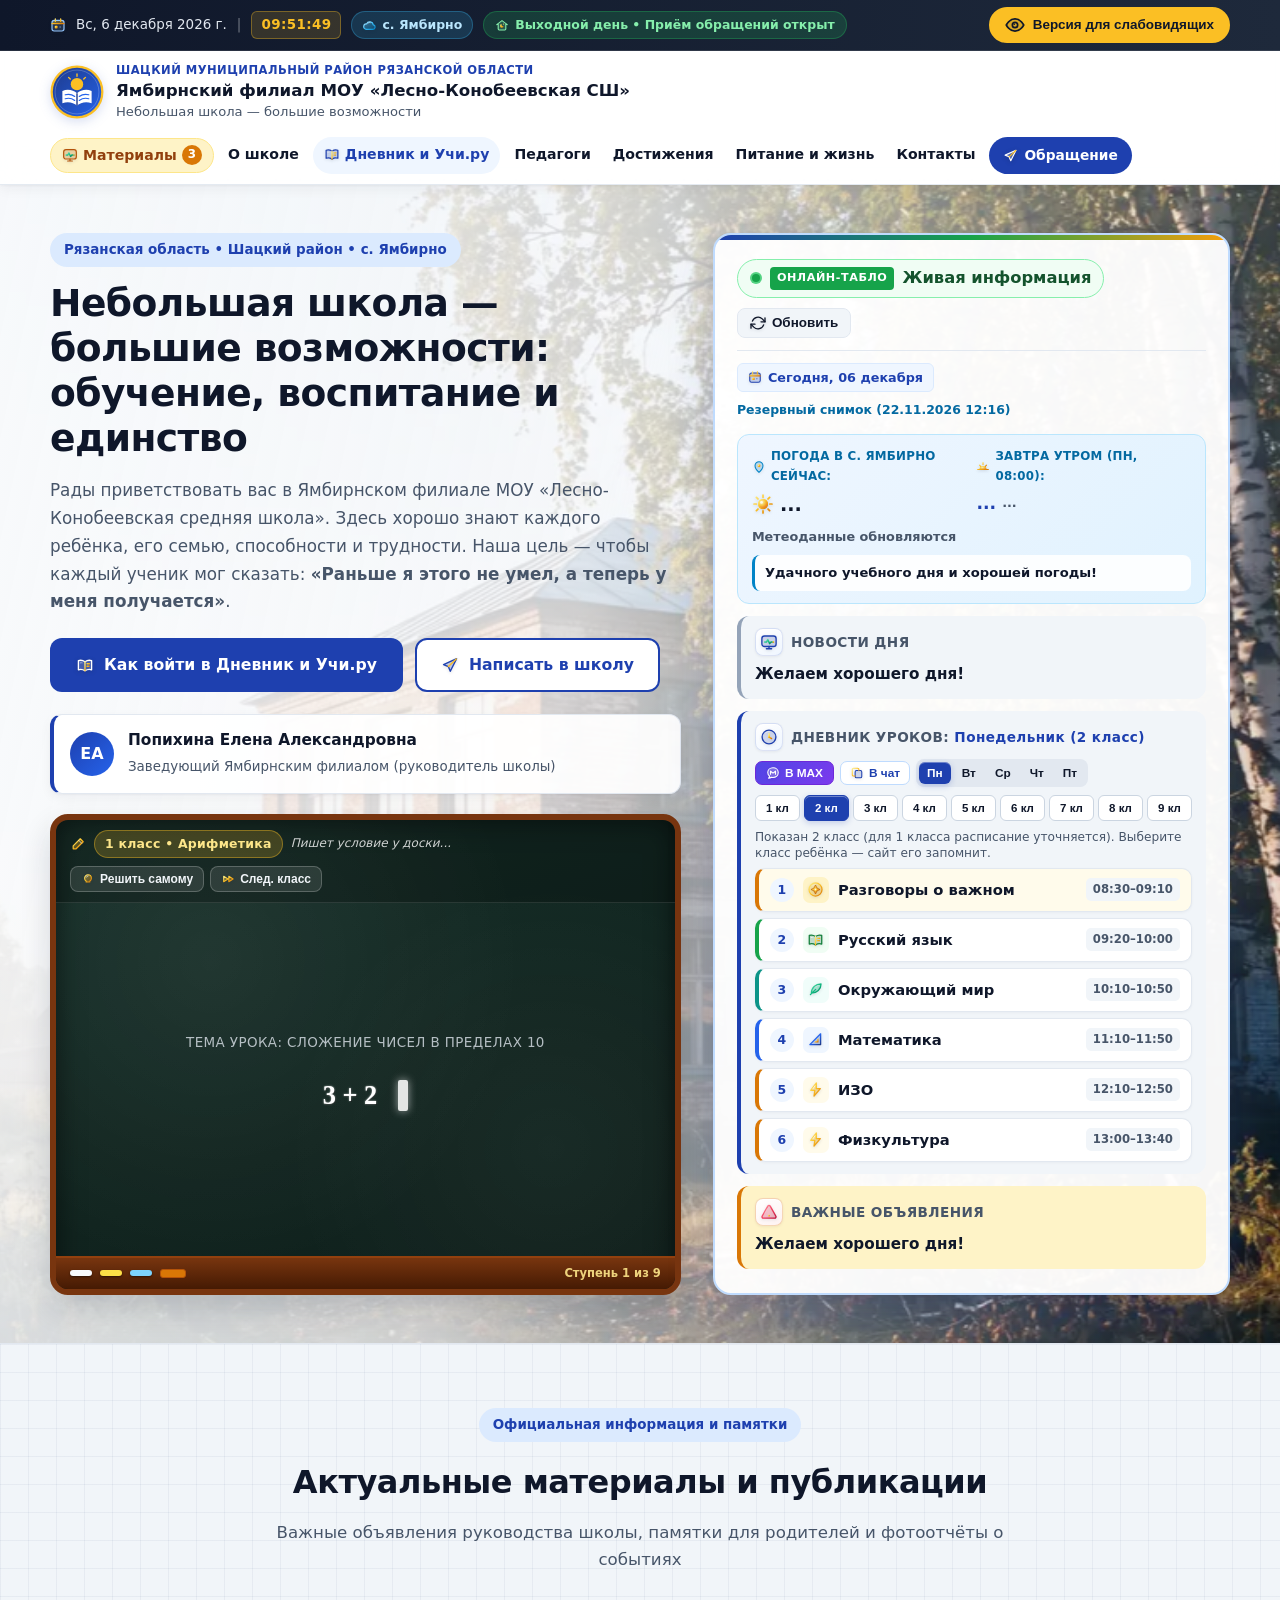
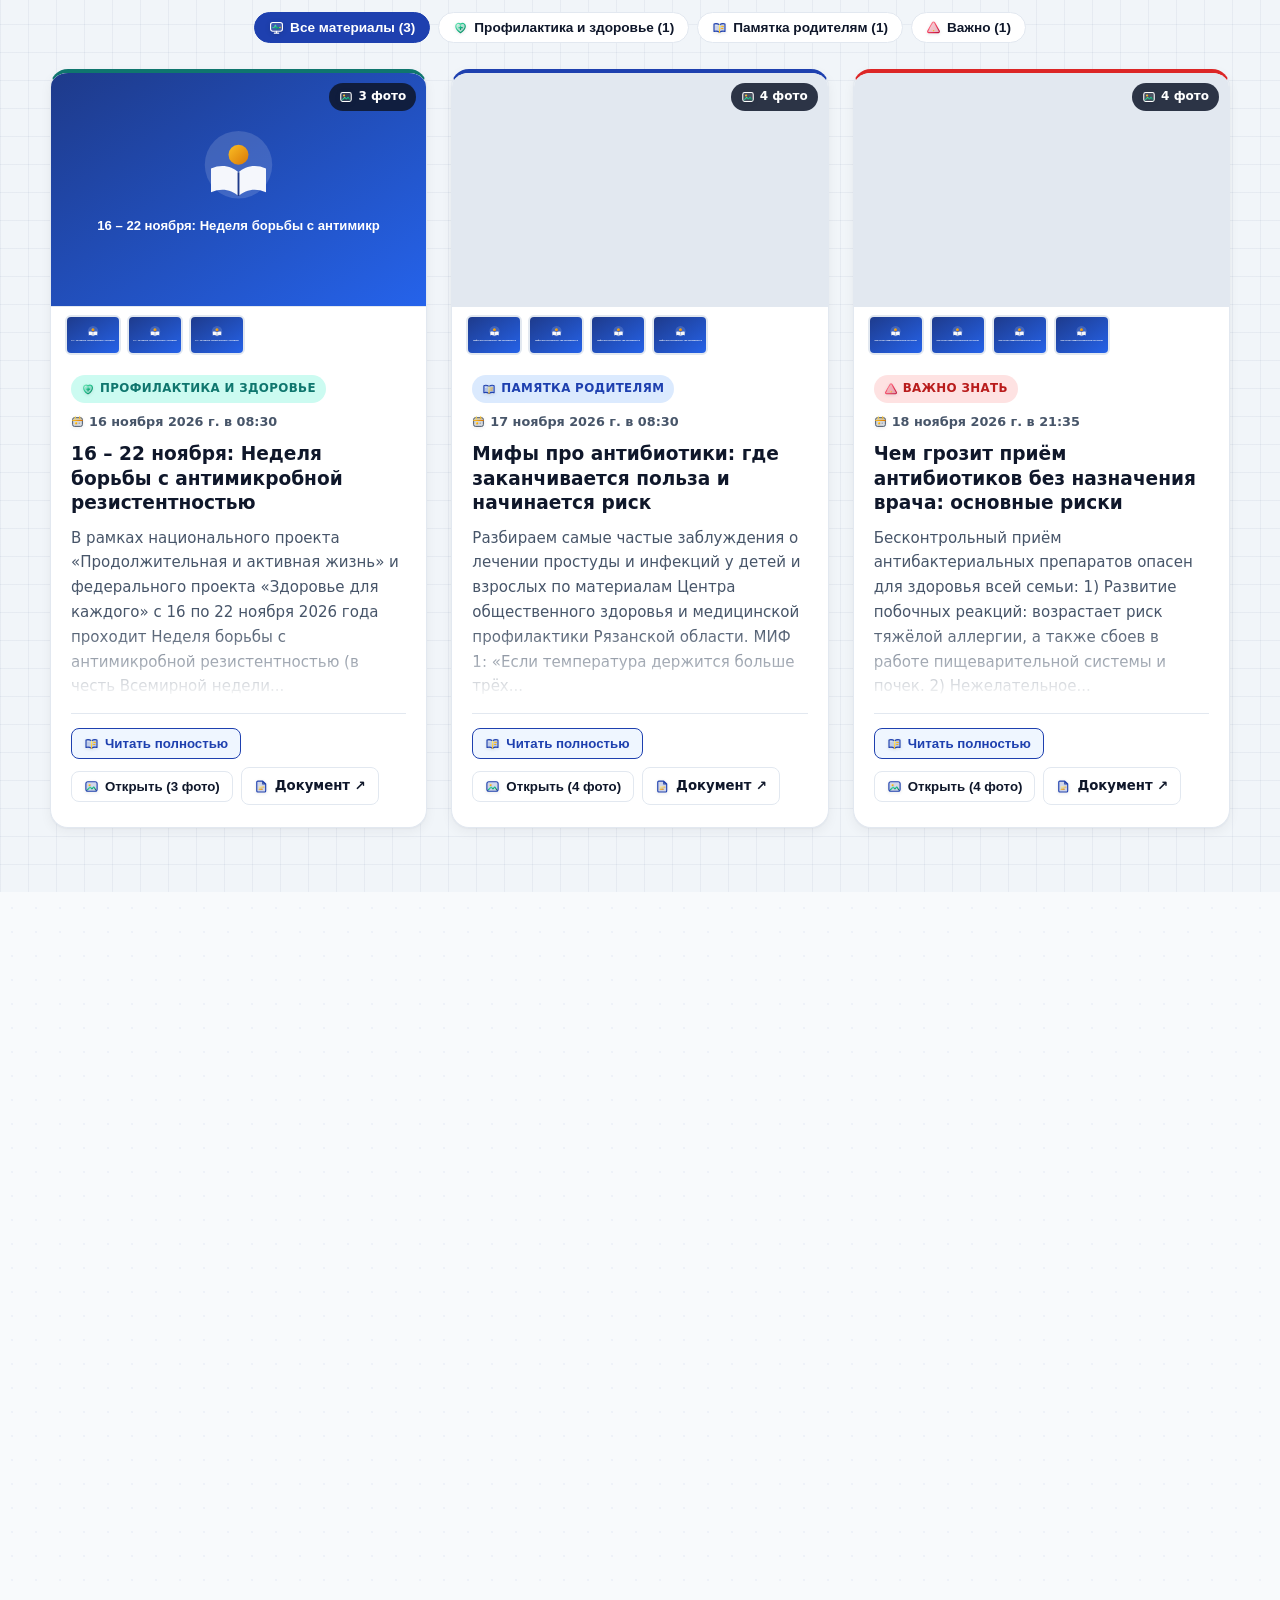
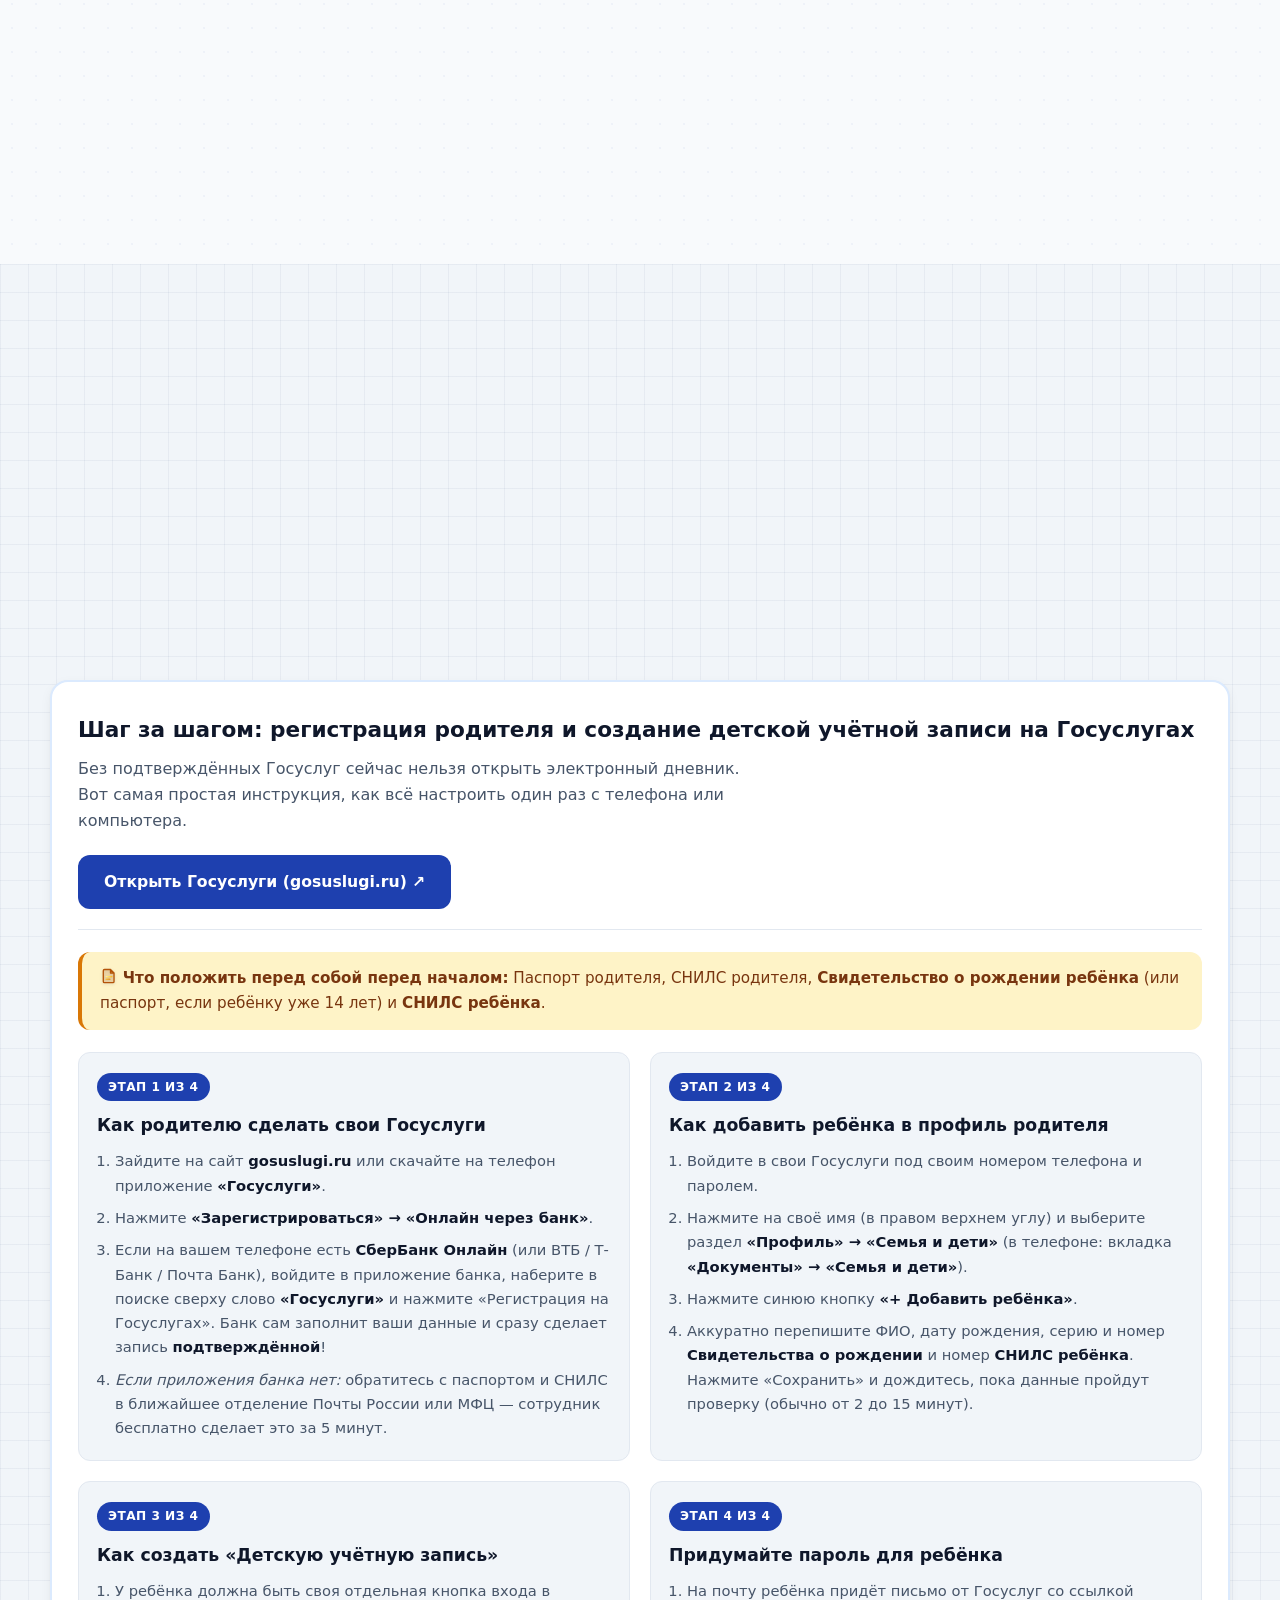
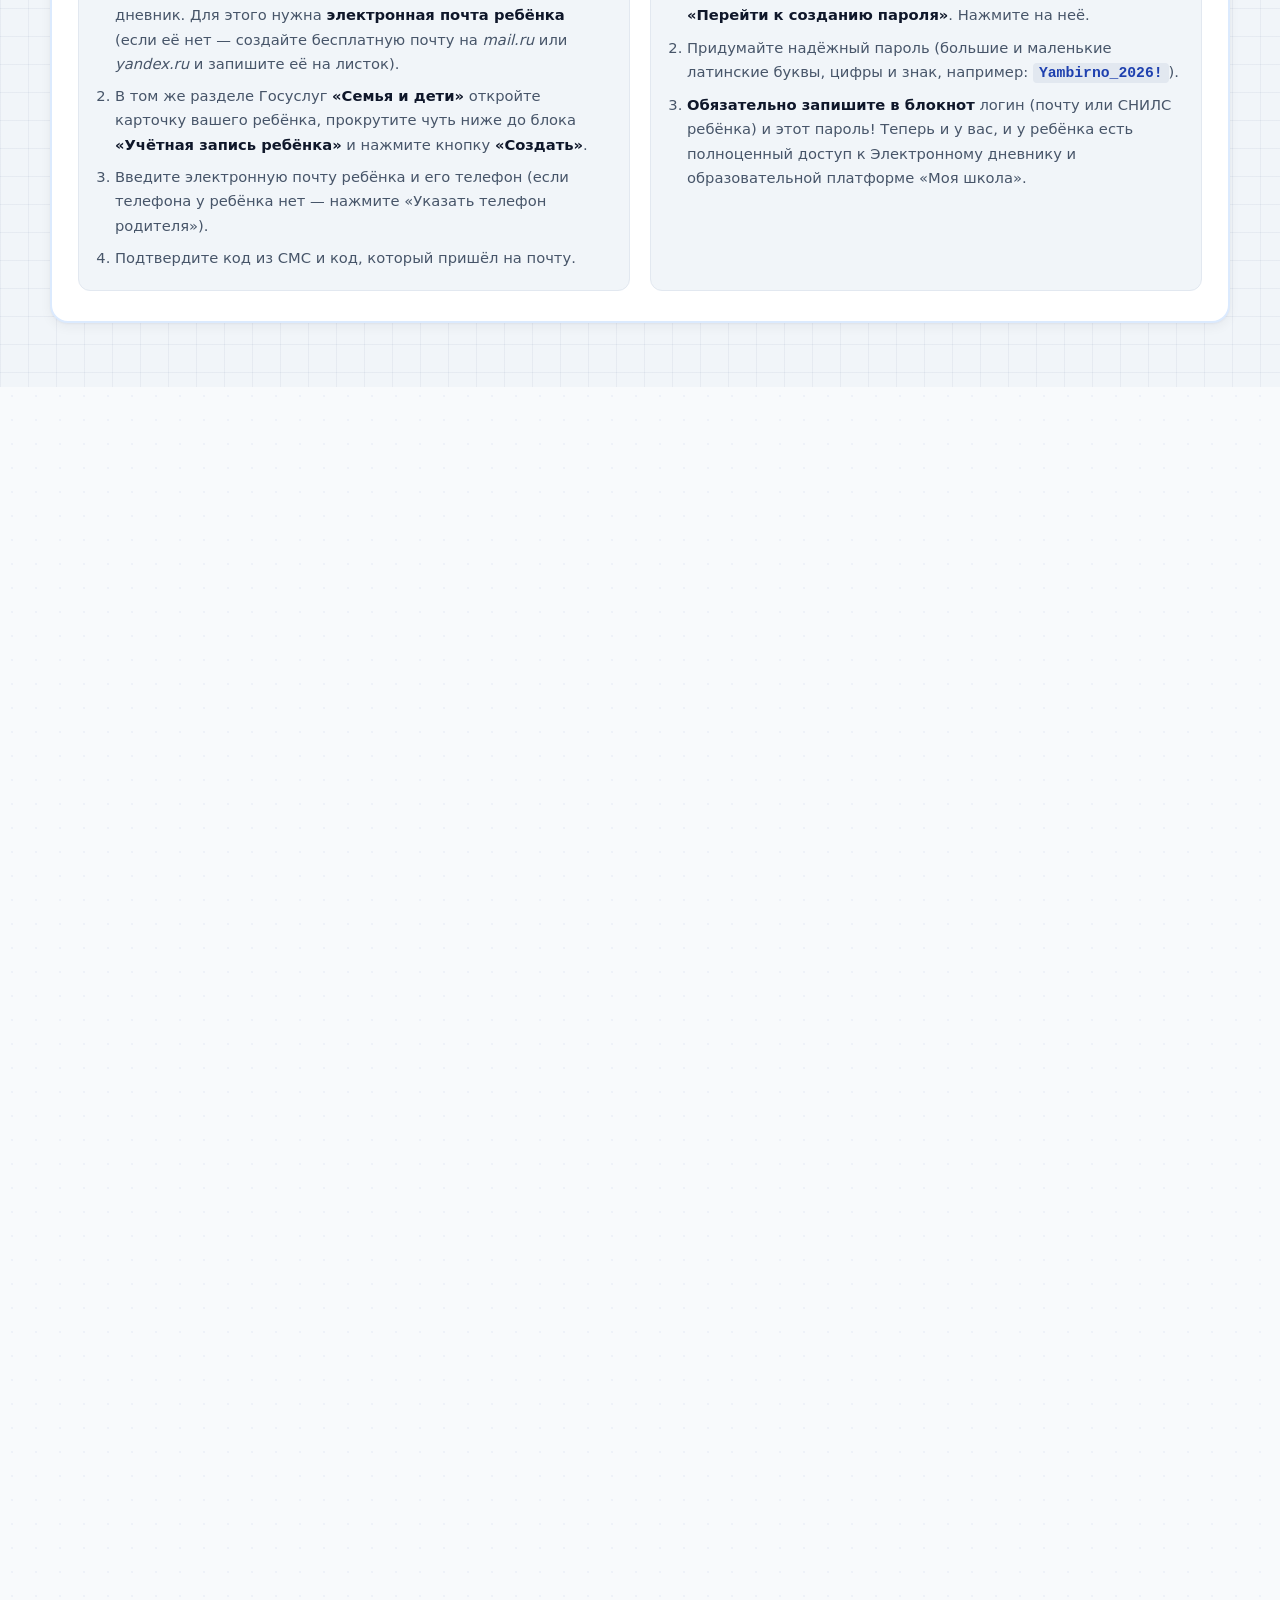
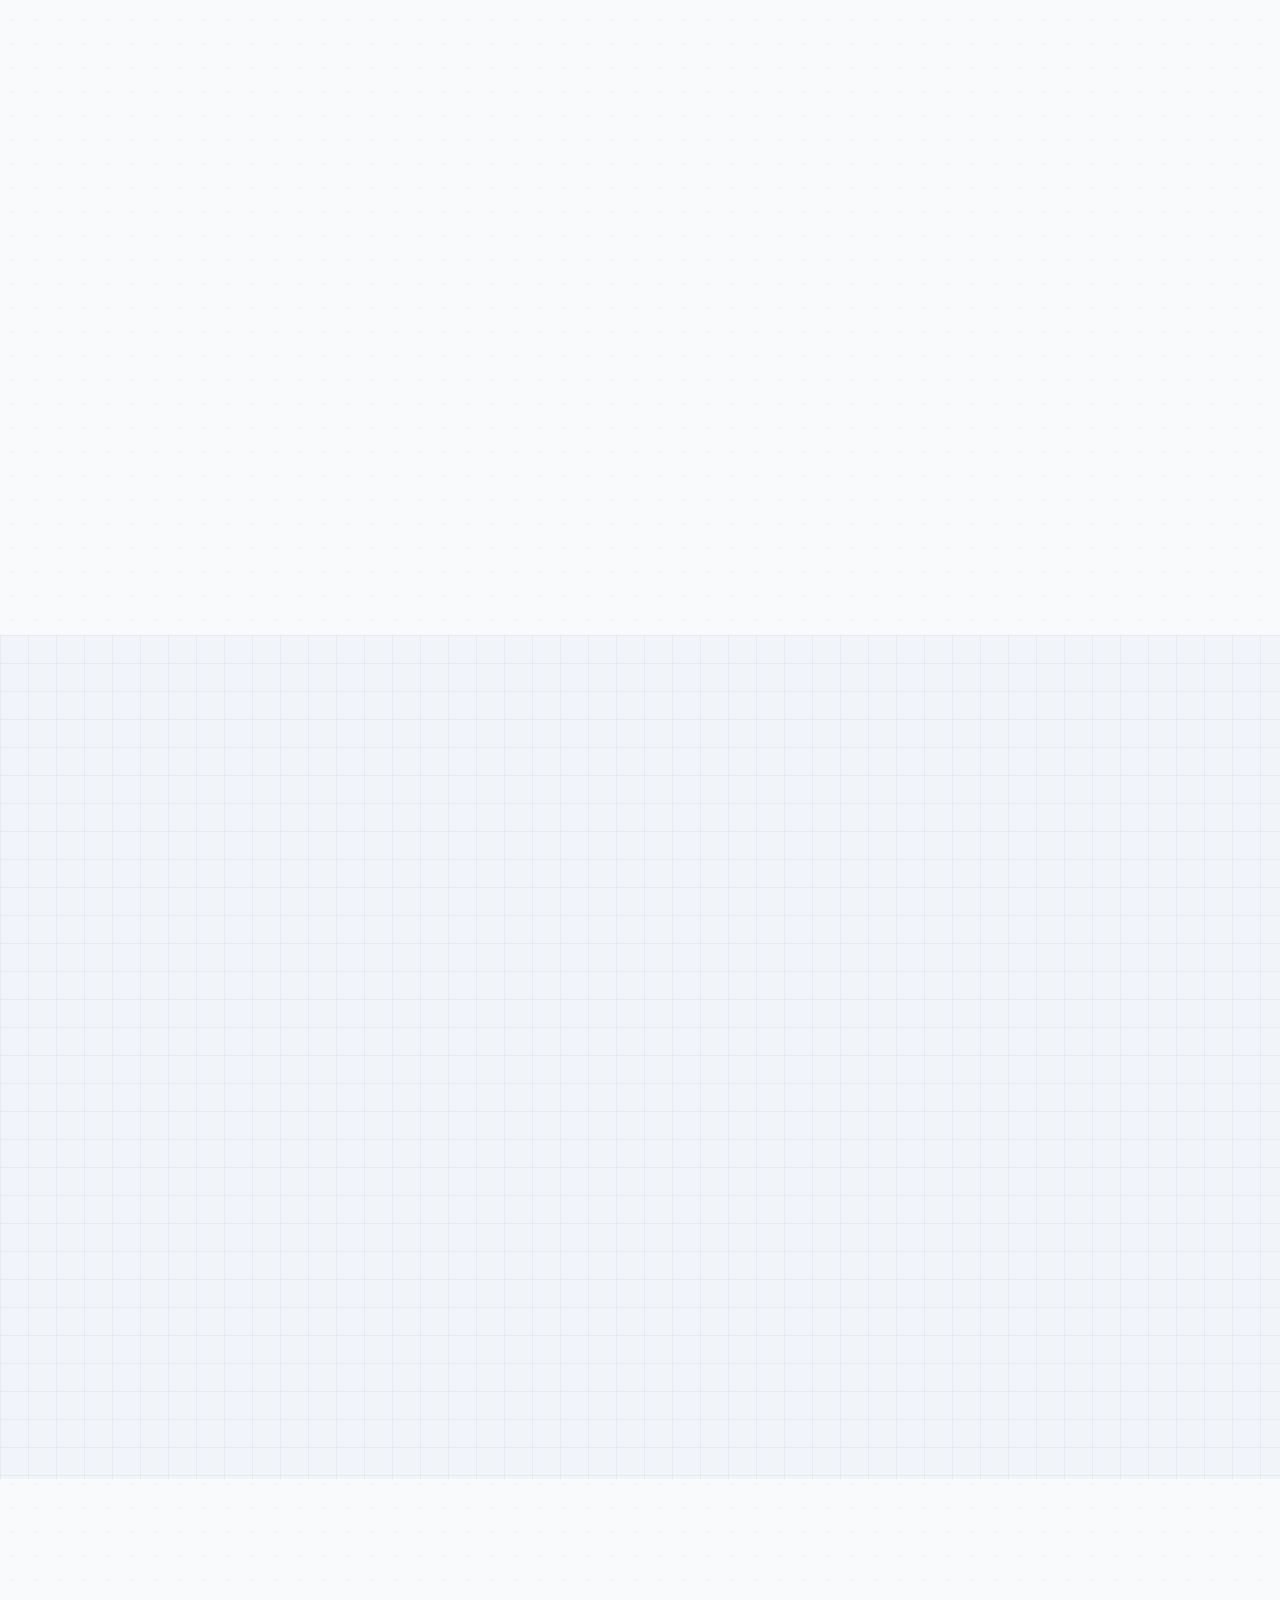
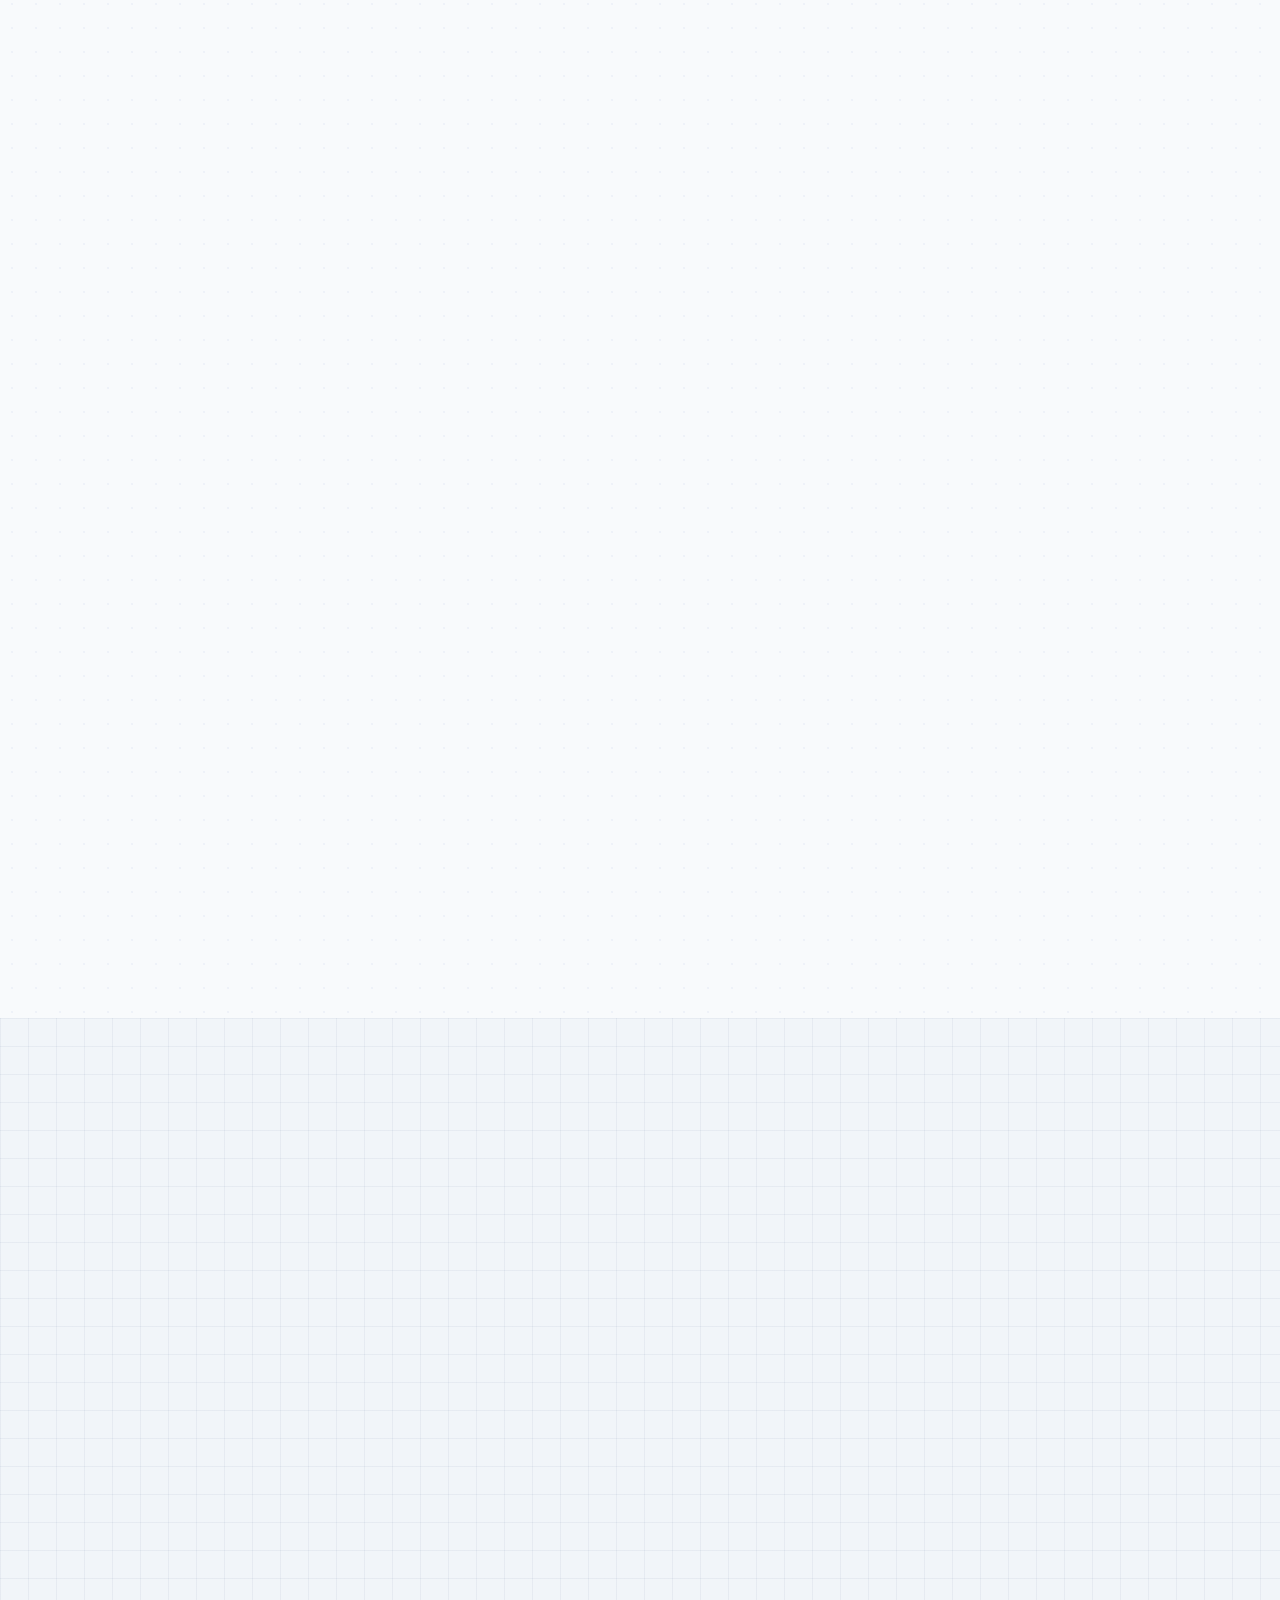
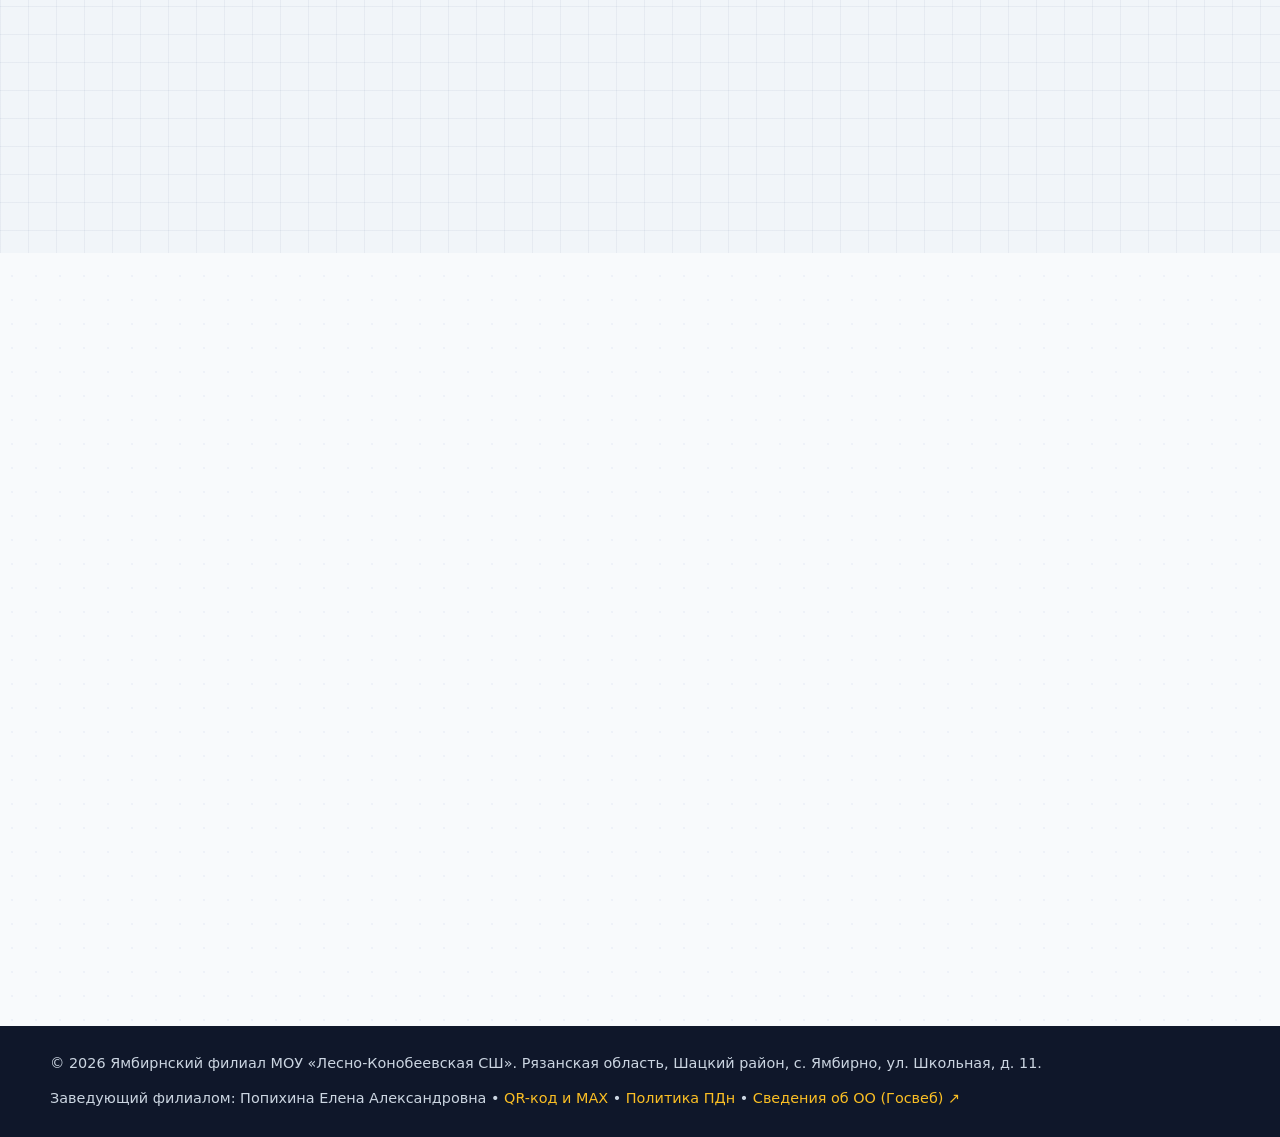
==== commit 1d0b19bd: "Update index.html" ====
--- a/index.html
+++ b/index.html
@@ -6,7 +6,8 @@
   <meta name="color-scheme" content="light">
   <meta name="referrer" content="strict-origin-when-cross-origin">
   <meta name="theme-color" content="#1e40af">
-  <meta http-equiv="Content-Security-Policy" content="default-src 'self'; script-src 'self'; style-src 'self'; img-src 'self' data: https://drive.google.com https://*.googleusercontent.com https://skrinshoter.ru https://*.skrinshoter.ru https://*.userapi.com https://*.yandex.net; connect-src 'self' https://docs.google.com https://*.googleusercontent.com https://api.open-meteo.com; font-src 'self' data:; object-src 'none'; base-uri 'self'; form-action 'self'; upgrade-insecure-requests;">
+  <meta name="robots" content="index, follow">
+  <meta http-equiv="Content-Security-Policy" content="default-src 'self'; script-src 'self'; style-src 'self'; img-src 'self' data: https://drive.google.com https://*.googleusercontent.com https://skrinshoter.ru https://*.skrinshoter.ru https://*.userapi.com https://*.yandex.net; connect-src 'self' https://docs.google.com https://*.googleusercontent.com https://api.open-meteo.com; font-src 'self' data:; object-src 'none'; frame-src 'none'; media-src 'none'; manifest-src 'self'; worker-src 'self'; base-uri 'self'; form-action 'self'; upgrade-insecure-requests;">
 
   <title>Ямбирнский филиал МОУ «Лесно-Конобеевская СШ» — Информационный портал</title>
   <meta name="description" content="Ямбирнский филиал МОУ «Лесно-Конобеевская СШ» (с. Ямбирно, Шацкий район): расписание 1–9 классов, меню питания, педагоги, новости и гид по Дневнику и Учи.ру.">
@@ -75,6 +76,14 @@
           "@type": "GeoCoordinates",
           "latitude": 54.1286,
           "longitude": 41.9708
+        },
+        "hasMap": "https://yandex.ru/maps/?pt=41.9708,54.1286&z=16&l=map",
+        "contactPoint": {
+          "@type": "ContactPoint",
+          "telephone": "+7-49147-2-63-68",
+          "contactType": "customer support",
+          "areaServed": "RU",
+          "availableLanguage": "Russian"
         },
         "openingHoursSpecification": [
           {
@@ -438,6 +447,31 @@
       <polyline points="1.5 19.8 1.5 13.8 7.5 13.8" fill="none" stroke="currentColor" stroke-width="2" stroke-linecap="round" stroke-linejoin="round"/>
       <path d="M3.6 9.2a9 9 0 0 1 14.8-3.4l4.1 4.4M1.5 13.8l4.2 4.4a9 9 0 0 0 14.8-3.4" fill="none" stroke="currentColor" stroke-width="2" stroke-linecap="round" stroke-linejoin="round"/>
     </symbol>
+
+    <symbol id="ico-qr" viewBox="0 0 24 24">
+      <rect class="ico-base" x="3" y="3" width="7" height="7" rx="1.4" fill="currentColor" opacity="0.18"/>
+      <rect class="ico-accent" x="3" y="3" width="7" height="7" rx="1.4" fill="none" stroke="currentColor" stroke-width="1.8"/>
+      <rect x="5.3" y="5.3" width="2.4" height="2.4" fill="currentColor"/>
+      <rect class="ico-base" x="14" y="3" width="7" height="7" rx="1.4" fill="currentColor" opacity="0.18"/>
+      <rect class="ico-accent" x="14" y="3" width="7" height="7" rx="1.4" fill="none" stroke="currentColor" stroke-width="1.8"/>
+      <rect x="16.3" y="5.3" width="2.4" height="2.4" fill="currentColor"/>
+      <rect class="ico-base" x="3" y="14" width="7" height="7" rx="1.4" fill="currentColor" opacity="0.18"/>
+      <rect class="ico-accent" x="3" y="14" width="7" height="7" rx="1.4" fill="none" stroke="currentColor" stroke-width="1.8"/>
+      <rect x="5.3" y="16.3" width="2.4" height="2.4" fill="currentColor"/>
+      <path class="ico-part-moving" d="M14 14h2.5v2.5H14V14Zm4.5 0H21v2.5h-2.5V14ZM16.5 16.5H19V19h-2.5v-2.5ZM14 19h2.5v2H14v-2Zm4.5 0H21v2h-2.5v-2Z" fill="url(#yamb-g-amber)"/>
+    </symbol>
+
+    <symbol id="ico-max" viewBox="0 0 24 24">
+      <path class="ico-base" d="M12 3C6.9 3 3 6.6 3 11.2c0 2.5 1.2 4.7 3.1 6.2-.2 1.4-.9 2.7-1.7 3.5 1.9-.1 3.7-.7 5-1.6.8.2 1.7.3 2.6.3 5.1 0 9-3.6 9-8.4S17.1 3 12 3Z" fill="currentColor" opacity="0.22"/>
+      <path class="ico-accent" d="M12 3C6.9 3 3 6.6 3 11.2c0 2.5 1.2 4.7 3.1 6.2-.2 1.4-.9 2.7-1.7 3.5 1.9-.1 3.7-.7 5-1.6.8.2 1.7.3 2.6.3 5.1 0 9-3.6 9-8.4S17.1 3 12 3Z" fill="none" stroke="currentColor" stroke-width="1.85" stroke-linejoin="round"/>
+      <path class="ico-part-moving" d="M7.8 14V8.8l4.2 3.4 4.2-3.4V14" fill="none" stroke="currentColor" stroke-width="1.95" stroke-linecap="round" stroke-linejoin="round"/>
+    </symbol>
+
+    <symbol id="ico-print" viewBox="0 0 24 24">
+      <path class="ico-base" d="M6 9V4h12v5" fill="currentColor" opacity="0.16"/>
+      <path class="ico-accent" d="M6 9V4h12v5M6 17H4.5A1.5 1.5 0 0 1 3 15.5v-5A1.5 1.5 0 0 1 4.5 9h15A1.5 1.5 0 0 1 21 10.5v5a1.5 1.5 0 0 1-1.5 1.5H18" fill="none" stroke="currentColor" stroke-width="1.8" stroke-linejoin="round"/>
+      <rect class="ico-part-moving" x="6" y="14" width="12" height="6" rx="1" fill="none" stroke="url(#yamb-g-amber)" stroke-width="1.8"/>
+    </symbol>
   </svg>
 
   <a href="#main-content" class="skip-link">Перейти к основному содержанию</a>
@@ -531,7 +565,6 @@
           class="logo-img"
           width="58"
           height="58"
-          fetchpriority="high"
           decoding="async"
         >
         <div class="brand-text">
@@ -752,8 +785,12 @@
                   <h3>Дневник уроков: <span id="schedule-day-label" class="day-accent-label">Сегодня</span></h3>
                 </div>
                 <div class="schedule-head-controls">
+                  <button type="button" id="share-schedule-max-btn" class="btn-max-mini" title="Отправить расписание и погоду в мессенджер MAX">
+                    <svg class="ui-ico" width="14" height="14" aria-hidden="true"><use href="#ico-max"></use></svg>
+                    <span>В MAX</span>
+                  </button>
                   <button type="button" id="share-schedule-btn" class="btn-share-chat" title="Скопировать расписание и погоду для родительского чата">
-                    <svg class="ui-ico ui-ico--send" width="14" height="14" aria-hidden="true"><use href="#ico-send"></use></svg>
+                    <svg class="ui-ico" width="14" height="14" aria-hidden="true"><use href="#ico-copy"></use></svg>
                     <span>В чат</span>
                   </button>
                   <div class="weekday-pills" id="schedule-weekday-pills" role="group" aria-label="Выбор дня недели для расписания">
@@ -1587,6 +1624,55 @@
             </span>
           </div>
         </div>
+
+        <div class="qr-share-banner surface-card elevate-card reveal" id="qr-share-block" aria-labelledby="qr-share-title">
+          <button
+            type="button"
+            id="qr-card-preview-btn"
+            class="qr-code-frame"
+            aria-label="Открыть крупный QR-код портала школы для сканирования и печати"
+            title="Нажмите, чтобы увеличить QR-код на весь экран или распечатать для стенда"
+          >
+            <img
+              src="assets/img/qr-school.svg"
+              alt="QR-код для быстрого перехода на портал Ямбирнского филиала МОУ Лесно-Конобеевская СШ"
+              class="qr-code-img"
+              width="164"
+              height="164"
+              loading="lazy"
+              decoding="async"
+            >
+            <span class="qr-zoom-hint">
+              <svg class="ui-ico" width="13" height="13" aria-hidden="true"><use href="#ico-zoom"></use></svg>
+              <span>Крупнее / Печать</span>
+            </span>
+          </button>
+
+          <div class="qr-share-info">
+            <span class="badge">
+              <svg class="ui-ico" width="15" height="15" aria-hidden="true"><use href="#ico-qr"></use></svg>
+              <span>Быстрый вход со смартфона</span>
+            </span>
+            <h3 id="qr-share-title" class="qr-share-title">Портал школы по QR-коду и в мессенджере MAX</h3>
+            <p class="qr-share-text">
+              Наведите камеру телефона на QR-код, чтобы открыть расписание 1–9 классов, меню питания и новости без ввода адреса, или перешлите ссылку родителям и ученикам прямо в мессенджер <strong>MAX</strong>.
+            </p>
+            <div class="qr-share-actions">
+              <button type="button" id="share-site-max-btn" class="btn btn-max">
+                <svg class="ui-ico" width="18" height="18" aria-hidden="true"><use href="#ico-max"></use></svg>
+                <span>Отправить в MAX</span>
+              </button>
+              <button type="button" id="copy-site-url-btn" class="btn btn-secondary">
+                <svg class="ui-ico" width="16" height="16" aria-hidden="true"><use href="#ico-link"></use></svg>
+                <span>Скопировать ссылку</span>
+              </button>
+              <button type="button" id="open-qr-modal-btn" class="btn btn-secondary">
+                <svg class="ui-ico" width="16" height="16" aria-hidden="true"><use href="#ico-print"></use></svg>
+                <span>QR для стенда</span>
+              </button>
+            </div>
+          </div>
+        </div>
       </div>
     </section>
 
@@ -1661,6 +1747,10 @@
           <svg class="ui-ico" width="16" height="16" aria-hidden="true"><use href="#ico-doc-pdf"></use></svg>
           <span>Открыть / Скачать прикреплённый документ ↗</span>
         </a>
+        <button type="button" id="pub-modal-max-btn" class="btn btn-max">
+          <svg class="ui-ico" width="17" height="17" aria-hidden="true"><use href="#ico-max"></use></svg>
+          <span>Отправить в MAX</span>
+        </button>
         <button type="button" id="pub-modal-link-btn" class="btn btn-secondary">
           <svg class="ui-ico" width="16" height="16" aria-hidden="true"><use href="#ico-link"></use></svg>
           <span>Скопировать ссылку</span>
@@ -1699,6 +1789,50 @@
     </div>
   </div>
 
+  <div id="qr-modal" class="lightbox-backdrop hidden" role="dialog" aria-modal="true" aria-labelledby="qr-modal-title" hidden>
+    <div class="qr-modal-dialog surface-card">
+      <div class="pub-modal-header">
+        <div class="pub-modal-meta">
+          <span class="teacher-badge">QR-код портала школы</span>
+        </div>
+        <button type="button" id="qr-modal-close" class="pub-modal-close-btn" aria-label="Закрыть окно с QR-кодом">✕ Закрыть</button>
+      </div>
+
+      <div class="qr-modal-body" id="qr-print-sheet">
+        <span class="qr-print-eyebrow">Шацкий район • Рязанская область • с. Ямбирно</span>
+        <h3 id="qr-modal-title" class="qr-modal-title">Ямбирнский филиал МОУ «Лесно-Конобеевская СШ»</h3>
+        <div class="qr-modal-canvas">
+          <img
+            src="assets/img/qr-school.svg"
+            alt="Крупный QR-код портала Ямбирнского филиала МОУ Лесно-Конобеевская СШ"
+            class="qr-code-img qr-code-img--large"
+            width="260"
+            height="260"
+            decoding="async"
+          >
+        </div>
+        <p class="qr-modal-caption">
+          Наведите камеру смартфона, чтобы открыть расписание 1–9 классов, погоду, меню питания, новости и электронную приёмную.
+        </p>
+        <code class="qr-modal-url">https://sergievposadprimoauxiliumsta-crypto.github.io/yambirno-school/</code>
+      </div>
+
+      <div class="pub-modal-footer qr-modal-footer">
+        <button type="button" id="qr-modal-max-btn" class="btn btn-max">
+          <svg class="ui-ico" width="17" height="17" aria-hidden="true"><use href="#ico-max"></use></svg>
+          <span>Отправить в MAX</span>
+        </button>
+        <button type="button" id="qr-modal-print-btn" class="btn btn-primary">
+          <svg class="ui-ico" width="16" height="16" aria-hidden="true"><use href="#ico-print"></use></svg>
+          <span>Распечатать для стенда</span>
+        </button>
+        <a href="assets/img/qr-school-stand.png" download="QR-Shkola-Yambirno.png" class="btn btn-secondary">
+          <span>Скачать плакат (PNG)</span>
+        </a>
+      </div>
+    </div>
+  </div>
+
   <button type="button" id="scroll-top-btn" class="scroll-top-btn" aria-label="Вернуться к началу страницы" title="Наверх">
     <svg class="progress-ring" width="46" height="46" viewBox="0 0 46 46" aria-hidden="true">
       <circle class="progress-ring-bg" cx="23" cy="23" r="19" fill="none" stroke-width="3"></circle>
@@ -1712,6 +1846,7 @@
       <p>© 2026 Ямбирнский филиал МОУ «Лесно-Конобеевская СШ». Рязанская область, Шацкий район, с. Ямбирно, ул. Школьная, д. 11.</p>
       <p>
         Заведующий филиалом: Попихина Елена Александровна •
+        <button type="button" id="footer-qr-btn" class="footer-link footer-link-btn">QR-код и MAX</button> •
         <a href="privacy.html" class="footer-link">Политика ПДн</a> •
         <a href="https://sh-lesno-konobeevskaya-r62.gosweb.gosuslugi.ru/" target="_blank" rel="noopener noreferrer" class="footer-link">Сведения об ОО (Госвеб) ↗</a>
       </p>
--- a/styles.css
+++ b/styles.css
@@ -4390,7 +4390,7 @@
   -webkit-text-fill-color: var(--a11y-fg) !important;
 }
 
-body.visually-impaired:not(.a11y-show-images) img:not(.logo-img) {
+body.visually-impaired:not(.a11y-show-images) img:not(.logo-img):not(.qr-code-img) {
   display: none !important;
 }
 
@@ -4404,7 +4404,7 @@
   display: none !important;
 }
 
-body.visually-impaired.a11y-show-images img:not(.logo-img) {
+body.visually-impaired.a11y-show-images img:not(.logo-img):not(.qr-code-img) {
   filter: grayscale(100%) contrast(1.15);
 }
 
@@ -4865,3 +4865,284 @@
     transform: none !important;
   }
 }
+
+/* === QR-код портала и интеграция с мессенджером MAX === */
+.btn-max {
+  background: linear-gradient(135deg, #4f46e5 0%, #7c3aed 100%);
+  color: #ffffff;
+  border-color: transparent;
+}
+
+.btn-max .ui-ico {
+  color: #ffffff;
+}
+
+@media (hover: hover) and (pointer: fine) {
+  .btn-max:hover:not(:disabled) {
+    background: linear-gradient(135deg, #4338ca 0%, #6d28d9 100%);
+    color: #ffffff;
+  }
+}
+
+.btn-max-mini {
+  display: inline-flex;
+  align-items: center;
+  gap: 5px;
+  border: 1px solid #6d28d9;
+  background: linear-gradient(135deg, #4f46e5 0%, #7c3aed 100%);
+  color: #ffffff;
+  font-size: 0.74rem;
+  font-weight: 800;
+  padding: 4px 10px;
+  border-radius: 7px;
+  cursor: pointer;
+  transition: transform var(--dur-micro) var(--ease-out-expo), opacity var(--dur-micro) ease;
+}
+
+.btn-max-mini .ui-ico {
+  color: #ffffff;
+}
+
+@media (hover: hover) and (pointer: fine) {
+  .btn-max-mini:hover {
+    opacity: 0.92;
+    transform: translate3d(0, -1px, 0);
+  }
+}
+
+.qr-share-banner {
+  margin-top: 26px;
+  padding: 26px 28px;
+  display: grid;
+  grid-template-columns: auto 1fr;
+  gap: 28px;
+  align-items: center;
+  border-left: 5px solid #4f46e5;
+  background: linear-gradient(135deg, #ffffff 0%, #f5f3ff 65%, #eff6ff 100%);
+}
+
+.qr-code-frame {
+  position: relative;
+  display: flex;
+  flex-direction: column;
+  align-items: center;
+  gap: 8px;
+  padding: 12px;
+  border-radius: var(--radius-md);
+  background: #ffffff;
+  border: 2px solid #cbd5e1;
+  box-shadow: var(--shadow-sm);
+  cursor: pointer;
+  transition: transform var(--dur-ui) var(--ease-out-expo), border-color var(--dur-micro) ease;
+}
+
+@media (hover: hover) and (pointer: fine) {
+  .qr-code-frame:hover {
+    border-color: #4f46e5;
+    transform: translate3d(0, -2px, 0);
+  }
+}
+
+.qr-code-img {
+  display: block;
+  width: 164px;
+  height: 164px;
+  border-radius: 6px;
+  background: #ffffff;
+  image-rendering: crisp-edges;
+}
+
+.qr-code-img--large {
+  width: min(260px, 68vw);
+  height: auto;
+  aspect-ratio: 1 / 1;
+}
+
+.qr-zoom-hint {
+  display: inline-flex;
+  align-items: center;
+  gap: 4px;
+  font-size: 0.74rem;
+  font-weight: 700;
+  color: var(--primary);
+}
+
+.qr-share-info {
+  min-width: 0;
+  display: flex;
+  flex-direction: column;
+  align-items: flex-start;
+}
+
+.qr-share-title {
+  font-size: clamp(1.15rem, 2vw, 1.4rem);
+  color: var(--text-main);
+  margin-bottom: 8px;
+  line-height: 1.28;
+}
+
+.qr-share-text {
+  font-size: 0.95rem;
+  color: var(--text-muted);
+  margin-bottom: 18px;
+  max-width: var(--measure-prose);
+}
+
+.qr-share-actions {
+  display: flex;
+  flex-wrap: wrap;
+  gap: 10px;
+  width: 100%;
+}
+
+.qr-modal-dialog {
+  width: 100%;
+  max-width: min(520px, 100%);
+  max-height: 92vh;
+  max-height: 92dvh;
+  display: flex;
+  flex-direction: column;
+  background: var(--bg-card);
+  color: var(--text-main);
+  border-radius: var(--radius-lg);
+  overflow: hidden;
+  box-shadow: 0 24px 48px rgba(0, 0, 0, 0.35);
+  animation: modalSpringIn 360ms var(--ease-out-expo);
+}
+
+.qr-modal-body {
+  padding: 24px 22px;
+  text-align: center;
+  overflow-y: auto;
+  display: flex;
+  flex-direction: column;
+  align-items: center;
+  gap: 12px;
+}
+
+.qr-print-eyebrow {
+  font-size: 0.78rem;
+  font-weight: 800;
+  text-transform: uppercase;
+  letter-spacing: 0.04em;
+  color: var(--primary);
+}
+
+.qr-modal-title {
+  font-size: 1.24rem;
+  line-height: 1.3;
+  color: var(--text-main);
+}
+
+.qr-modal-canvas {
+  padding: 14px;
+  border-radius: var(--radius-md);
+  background: #ffffff;
+  border: 2px solid #cbd5e1;
+  box-shadow: var(--shadow-sm);
+}
+
+.qr-modal-caption {
+  font-size: 0.92rem;
+  color: var(--text-muted);
+  max-width: 44ch;
+}
+
+.qr-modal-url {
+  display: inline-block;
+  font-size: 0.76rem;
+  color: var(--primary);
+  background: var(--primary-soft);
+  padding: 5px 10px;
+  border-radius: 6px;
+  overflow-wrap: anywhere;
+  max-width: 100%;
+}
+
+.qr-modal-footer {
+  justify-content: center;
+}
+
+.footer-link-btn {
+  background: none;
+  border: none;
+  padding: 0;
+  font: inherit;
+  cursor: pointer;
+}
+
+/* Совместимость QR-кода с версией для слабовидящих (QR остаётся сканируемым) */
+body.visually-impaired img.qr-code-img,
+body.visually-impaired.a11y-show-images img.qr-code-img {
+  display: block !important;
+  background-color: #ffffff !important;
+  padding: 6px !important;
+  filter: none !important;
+}
+
+body.visually-impaired .btn-max,
+body.visually-impaired .btn-max-mini,
+body.visually-impaired .qr-code-frame {
+  border: 2px solid var(--a11y-fg) !important;
+}
+
+@media (pointer: coarse) {
+  .btn-max-mini {
+    min-height: 44px;
+    padding: 6px 12px;
+  }
+}
+
+@media (max-width: 768px) {
+  .qr-share-banner {
+    grid-template-columns: 1fr;
+    justify-items: center;
+    text-align: center;
+    padding: 22px 18px;
+    gap: 18px;
+  }
+
+  .qr-share-info {
+    align-items: center;
+  }
+
+  .qr-share-actions {
+    flex-direction: column;
+    align-items: stretch;
+  }
+
+  .qr-share-actions .btn {
+    width: 100%;
+  }
+}
+
+/* Чистая печать QR-листовки для школьного стенда */
+@media print {
+  body.printing-qr > *:not(#qr-modal) {
+    display: none !important;
+  }
+
+  body.printing-qr #qr-modal {
+    position: static !important;
+    display: block !important;
+    background: #ffffff !important;
+    padding: 0 !important;
+  }
+
+  body.printing-qr .qr-modal-dialog {
+    max-width: 100% !important;
+    max-height: none !important;
+    box-shadow: none !important;
+    border: 2px solid #0f172a !important;
+  }
+
+  body.printing-qr .pub-modal-header,
+  body.printing-qr .qr-modal-footer {
+    display: none !important;
+  }
+
+  body.printing-qr .qr-code-img--large {
+    width: 340px !important;
+    height: 340px !important;
+  }
+}
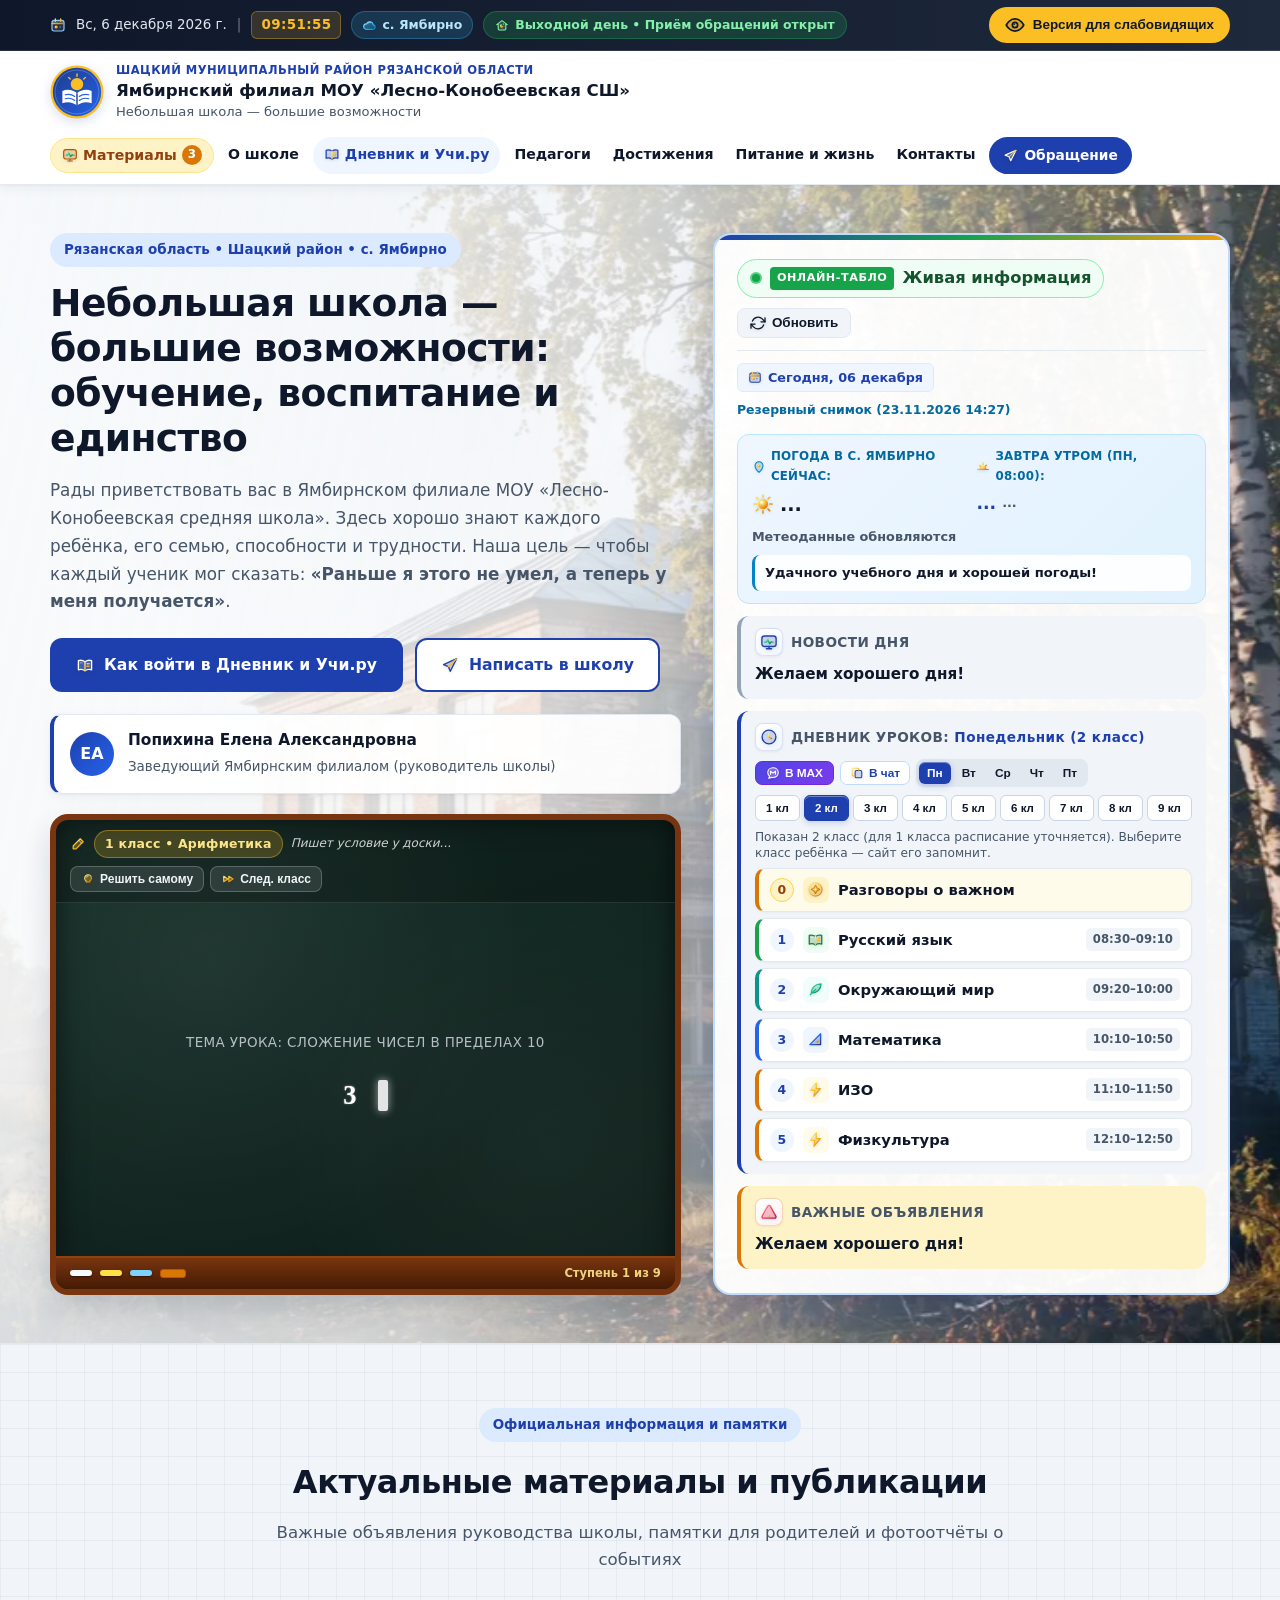
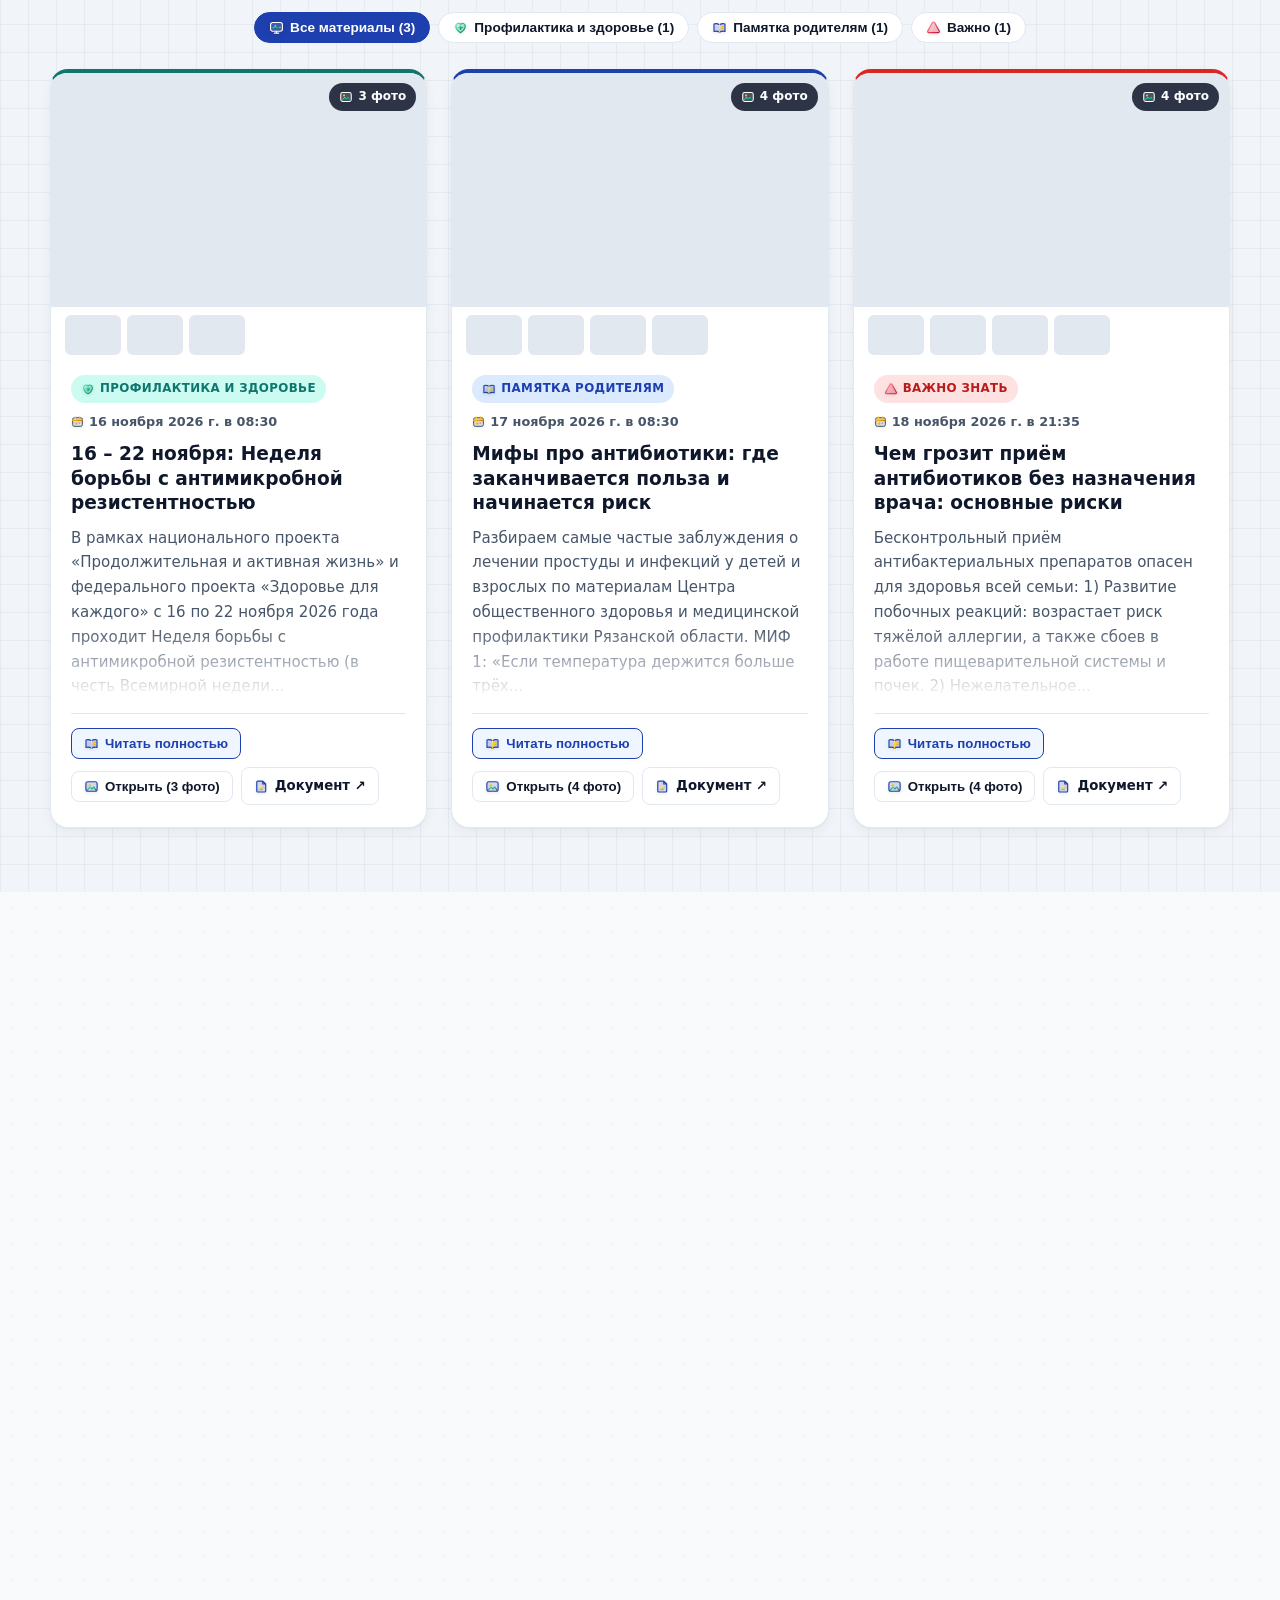
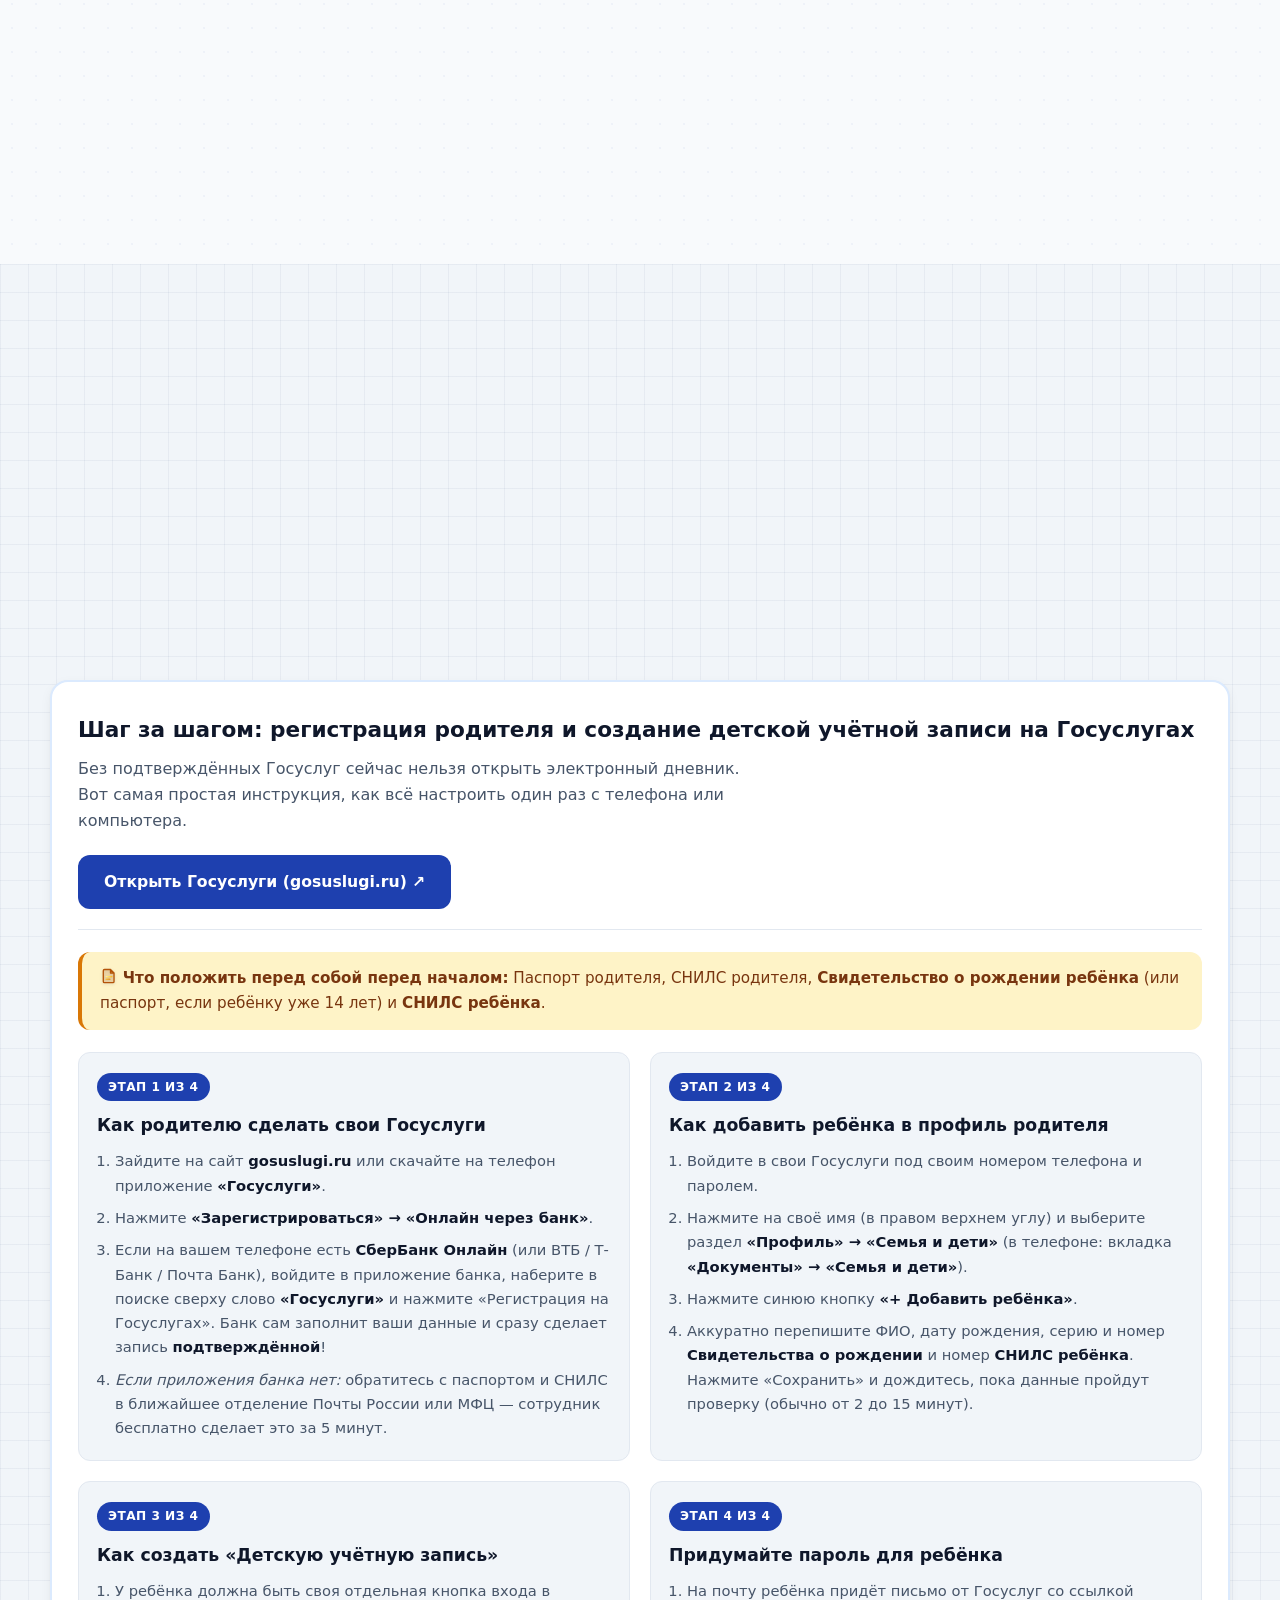
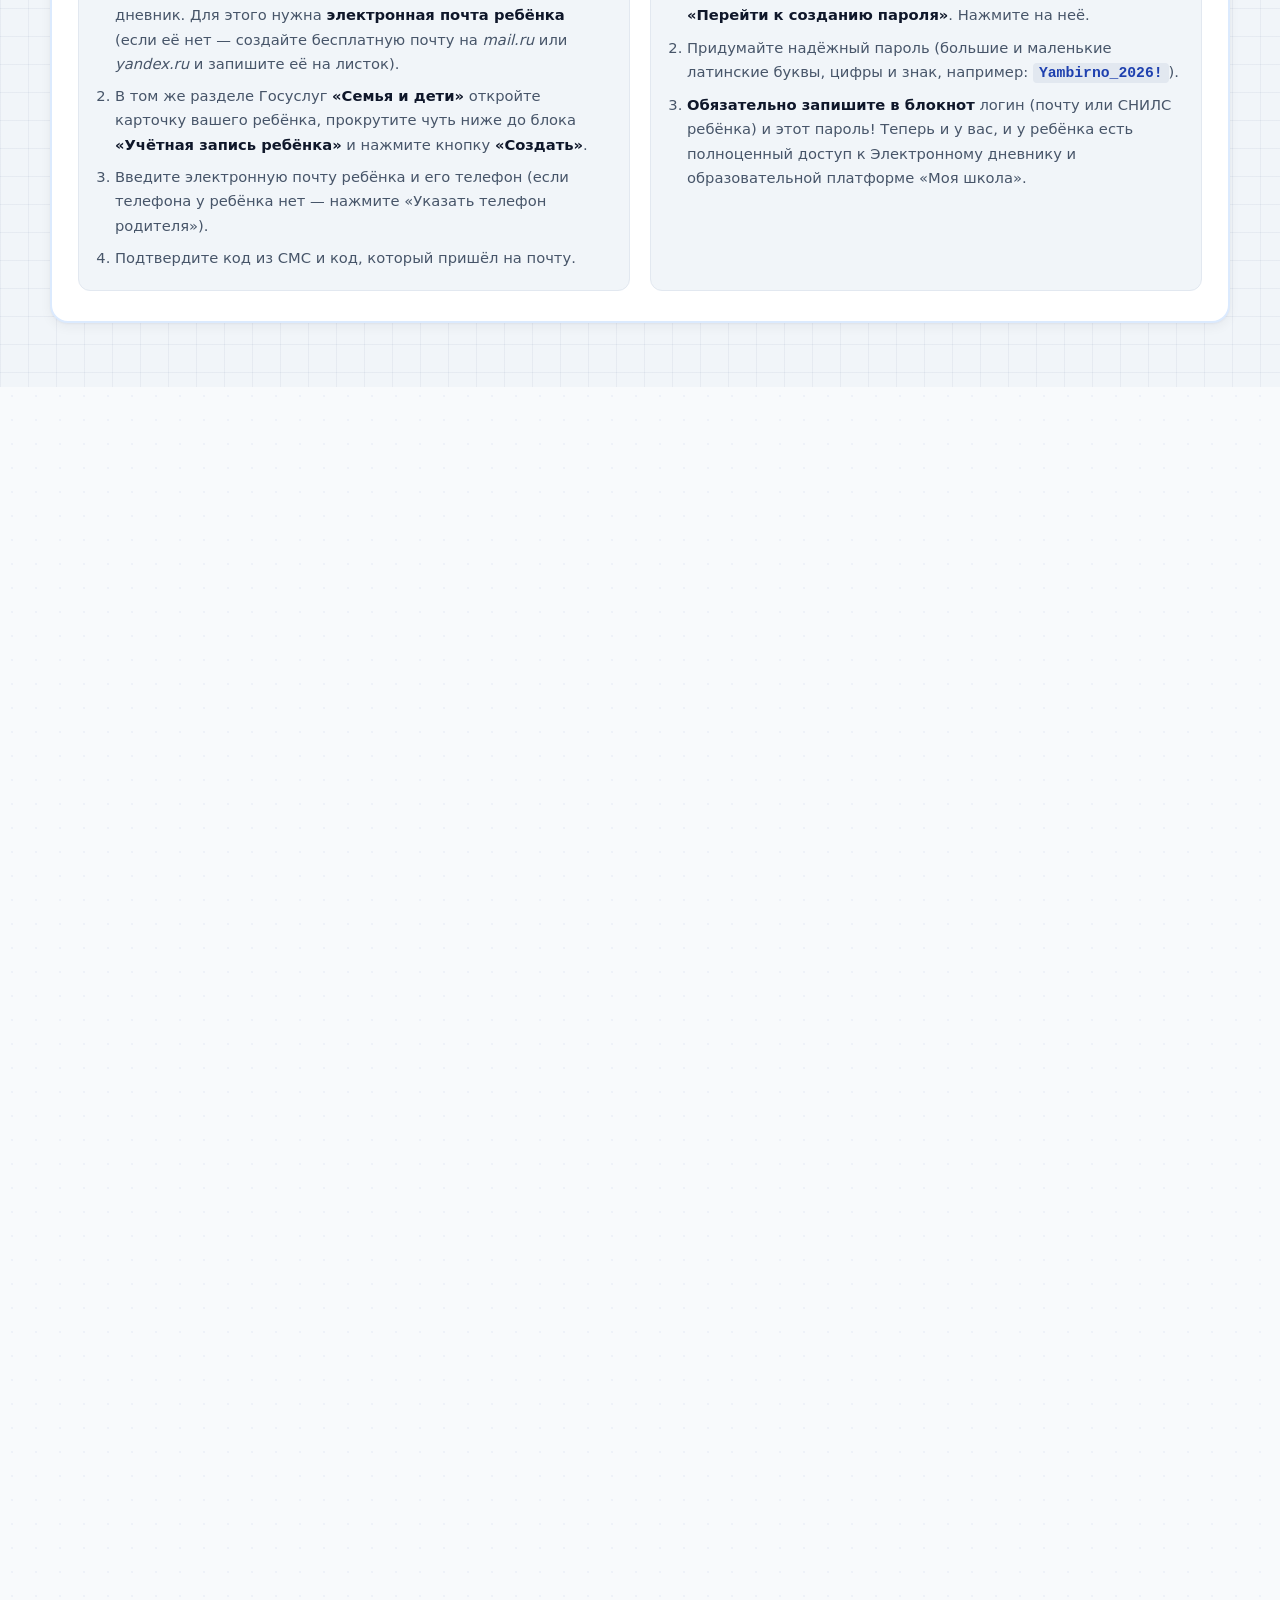
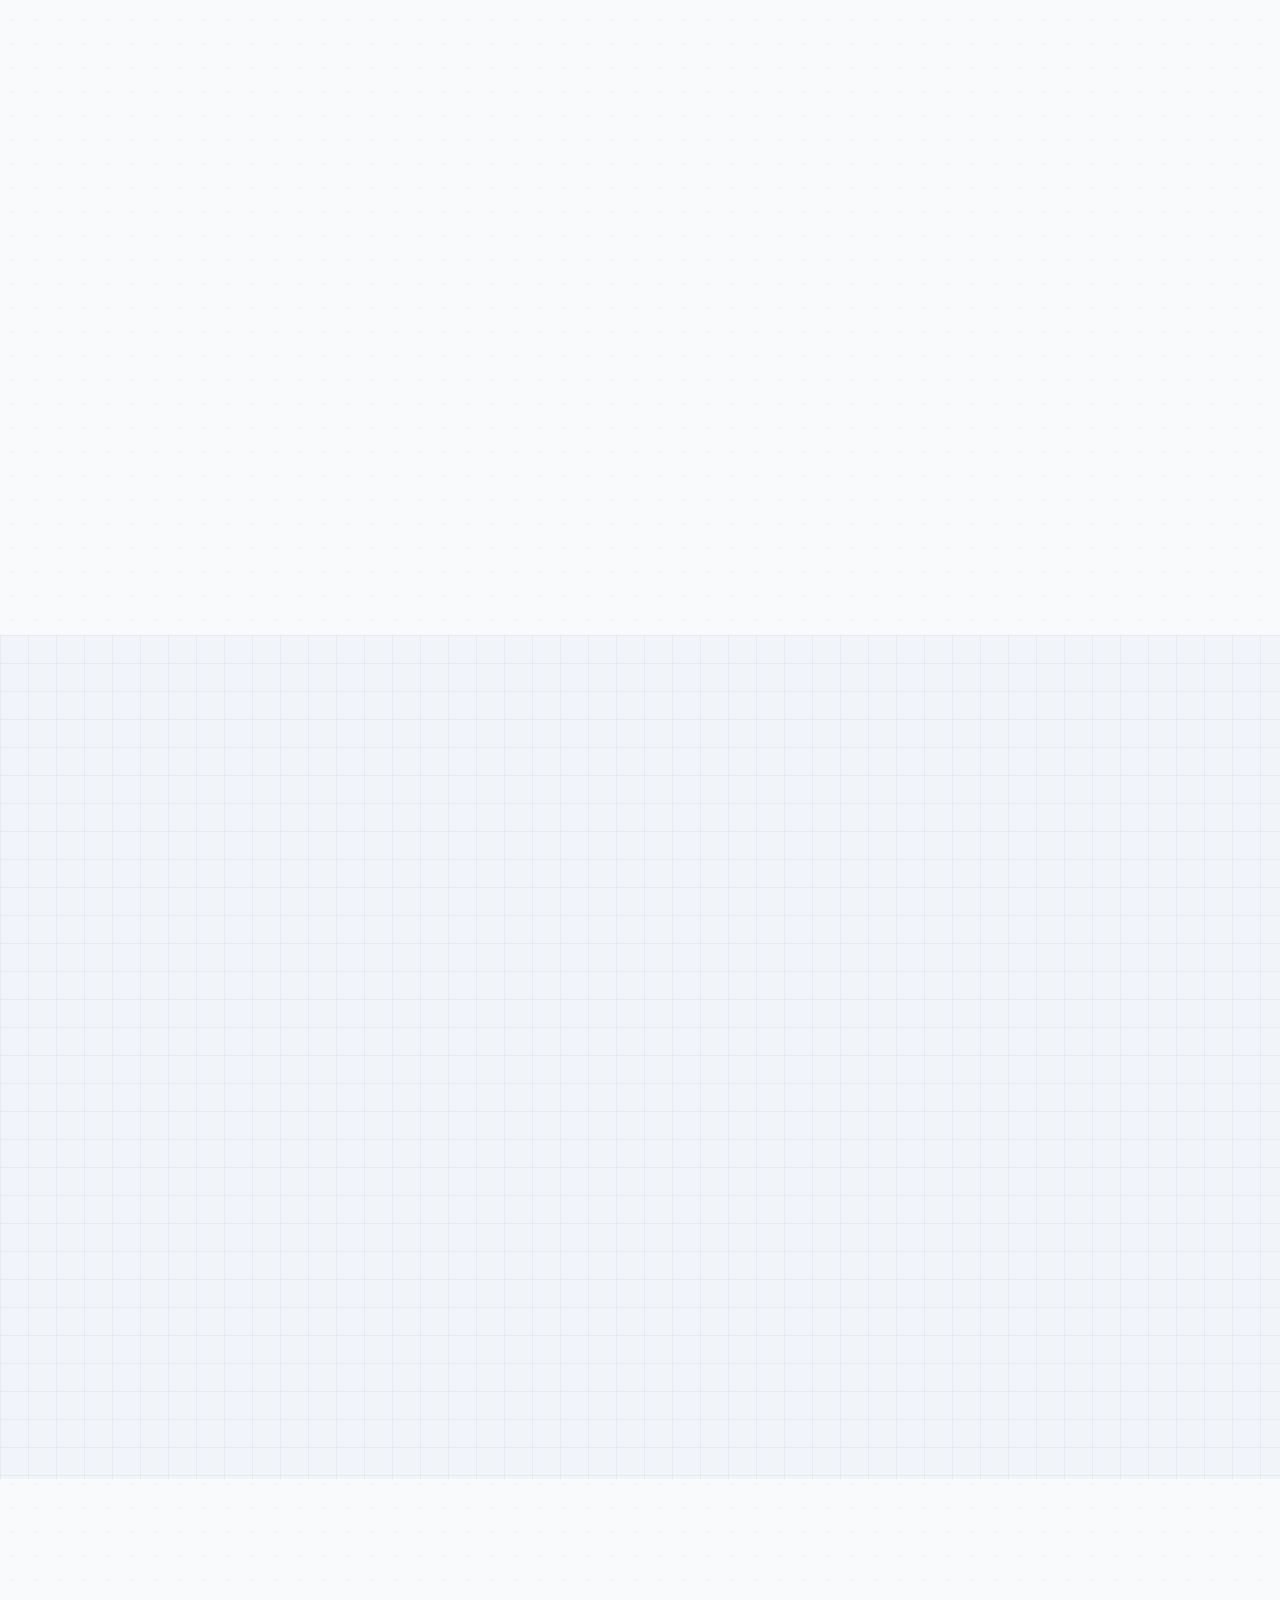
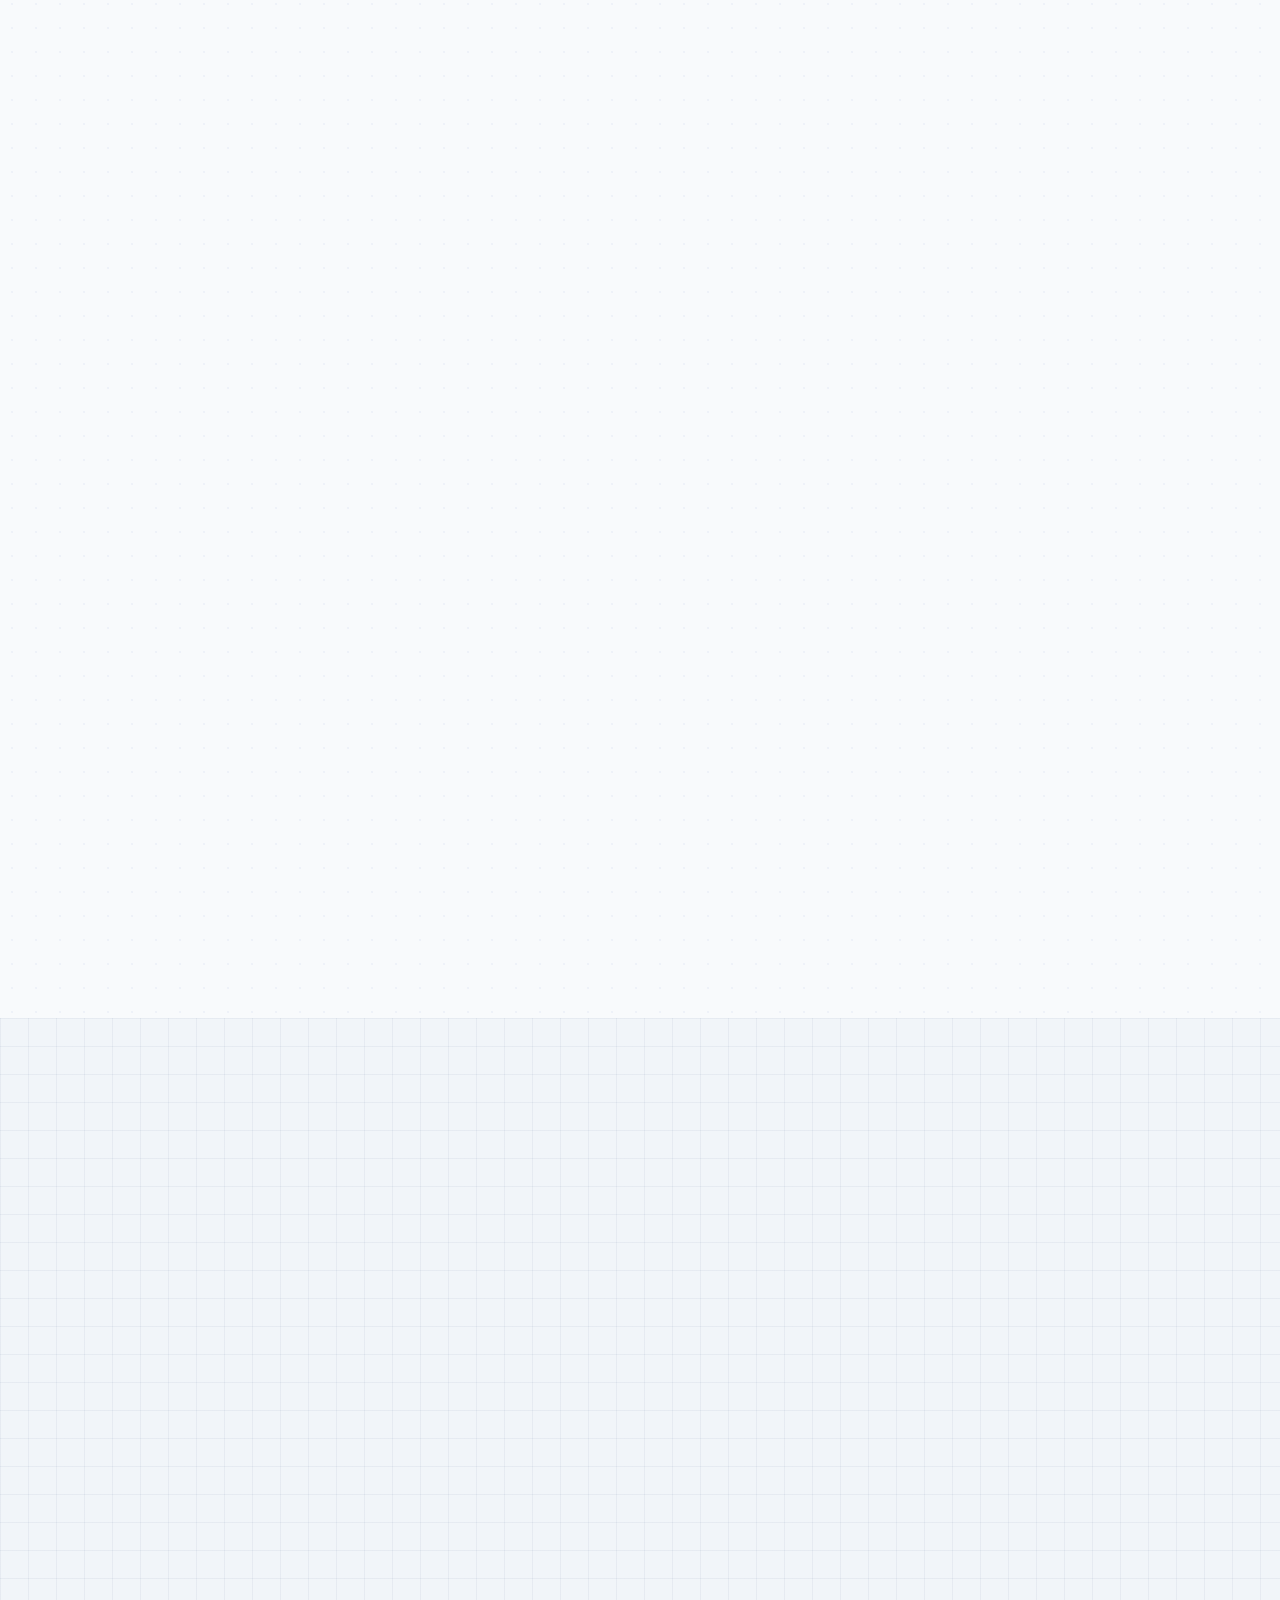
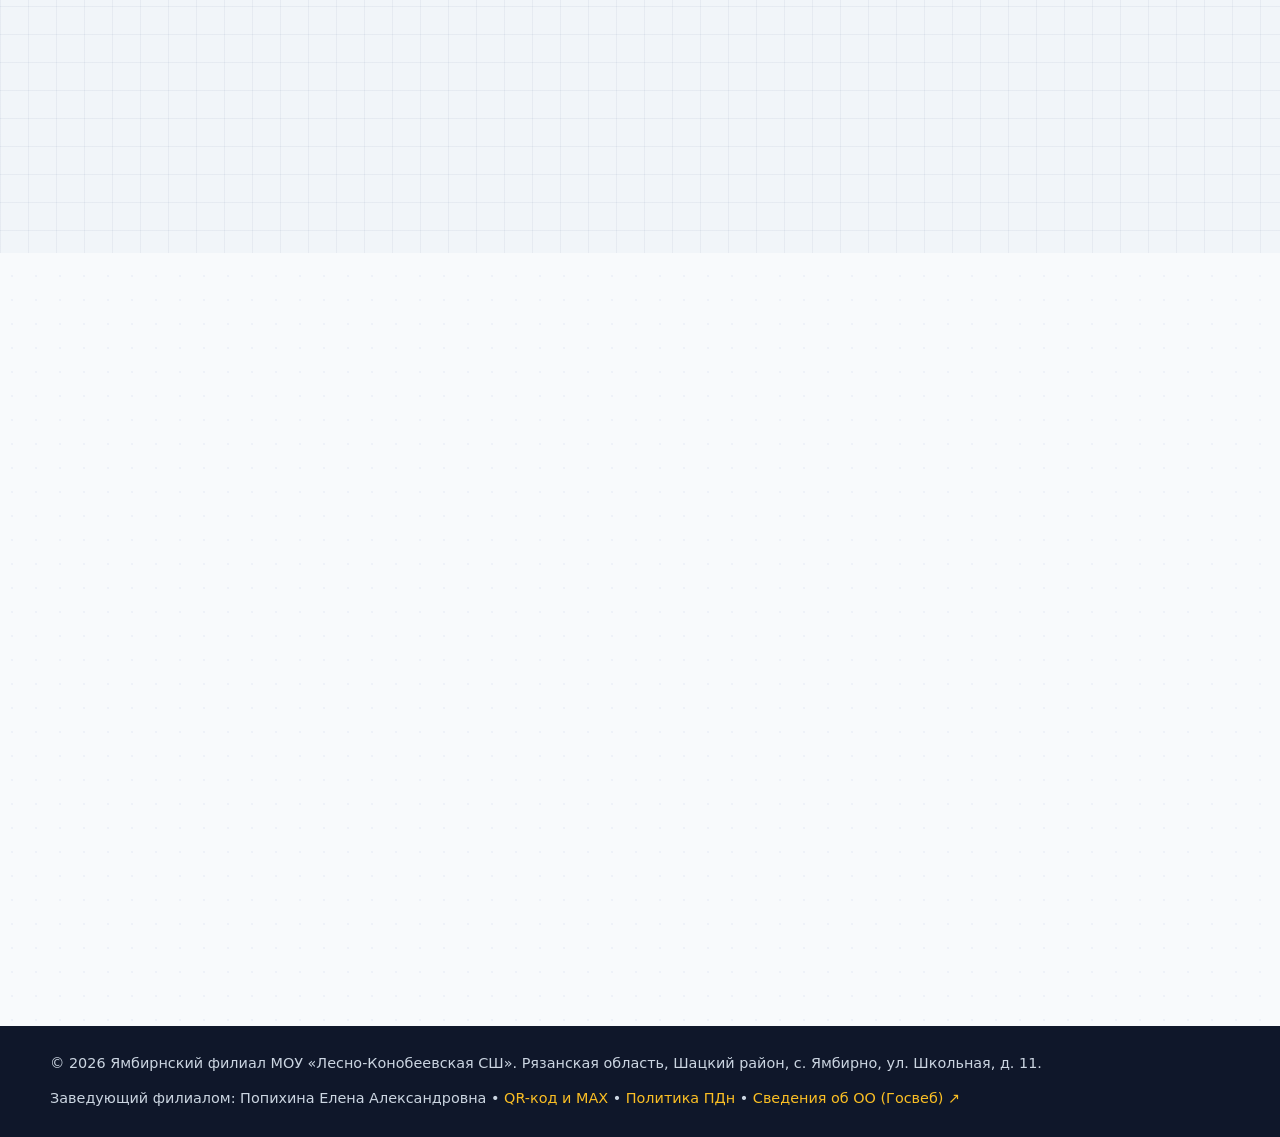
==== commit 687ae1be: "Update index.html" ====
--- a/index.html
+++ b/index.html
@@ -1184,7 +1184,6 @@
         </div>
       </div>
     </section>
-
     <section id="teachers" class="section">
       <div class="container">
         <div class="section-header reveal">
@@ -1820,15 +1819,80 @@
       <div class="pub-modal-footer qr-modal-footer">
         <button type="button" id="qr-modal-max-btn" class="btn btn-max">
           <svg class="ui-ico" width="17" height="17" aria-hidden="true"><use href="#ico-max"></use></svg>
-          <span>Отправить в MAX</span>
+          <span>Отправить плакат в MAX</span>
         </button>
         <button type="button" id="qr-modal-print-btn" class="btn btn-primary">
           <svg class="ui-ico" width="16" height="16" aria-hidden="true"><use href="#ico-print"></use></svg>
           <span>Распечатать для стенда</span>
         </button>
-        <a href="assets/img/qr-school-stand.png" download="QR-Shkola-Yambirno.png" class="btn btn-secondary">
+        <button type="button" id="qr-modal-download-btn" class="btn btn-secondary">
           <span>Скачать плакат (PNG)</span>
-        </a>
+        </button>
+      </div>
+    </div>
+  </div>
+
+  <div id="max-share-modal" class="lightbox-backdrop hidden" role="dialog" aria-modal="true" aria-labelledby="max-modal-title" hidden>
+    <div class="max-modal-dialog surface-card">
+      <div class="pub-modal-header">
+        <div class="pub-modal-meta">
+          <span class="teacher-badge max-badge">Мессенджер MAX</span>
+        </div>
+        <button type="button" id="max-modal-close" class="pub-modal-close-btn" aria-label="Закрыть окно отправки в MAX">✕ Закрыть</button>
+      </div>
+
+      <div class="max-modal-body">
+        <h3 id="max-modal-title" class="max-modal-title">Отправить в мессенджер MAX</h3>
+        <p id="max-modal-subtitle" class="max-modal-subtitle">Выберите, как открыть MAX: через установленное приложение или в браузере.</p>
+
+        <div id="max-modal-poster-wrap" class="max-poster-wrap hidden">
+          <img
+            id="max-modal-poster-img"
+            src="assets/img/qr-school.svg"
+            alt="Предпросмотр QR-плаката портала школы для отправки в MAX"
+            class="max-poster-preview"
+            width="220"
+            height="275"
+            decoding="async"
+          >
+          <p id="max-poster-hint" class="max-poster-hint">
+            При нажатии на кнопку ниже <strong>QR-плакат (PNG)</strong> скопируется в буфер обмена, а ссылка и подпись передадутся в MAX. В выбранном чате просто нажмите <strong>Ctrl+V</strong>, чтобы прикрепить плакат.
+          </p>
+        </div>
+
+        <div id="max-modal-text-preview" class="max-text-preview"></div>
+
+        <div class="max-choice-grid">
+          <button type="button" id="max-share-native-btn" class="btn btn-max btn-full hidden">
+            <svg class="ui-ico" width="18" height="18" aria-hidden="true"><use href="#ico-max"></use></svg>
+            <span id="max-share-native-label">Отправить плакат и ссылку в MAX</span>
+          </button>
+
+          <button type="button" id="max-share-app-btn" class="btn btn-max btn-full">
+            <svg class="ui-ico" width="18" height="18" aria-hidden="true"><use href="#ico-max"></use></svg>
+            <span>Открыть приложение MAX</span>
+          </button>
+
+          <button type="button" id="max-share-web-btn" class="btn btn-secondary btn-full">
+            <svg class="ui-ico" width="17" height="17" aria-hidden="true"><use href="#ico-laptop"></use></svg>
+            <span>Открыть MAX в браузере</span>
+          </button>
+        </div>
+
+        <div class="max-utility-actions">
+          <button type="button" id="max-copy-poster-btn" class="btn-pub-action hidden">
+            <svg class="ui-ico" width="15" height="15" aria-hidden="true"><use href="#ico-gallery"></use></svg>
+            <span>Скопировать плакат</span>
+          </button>
+          <button type="button" id="max-download-poster-btn" class="btn-pub-action btn-pub-doc hidden">
+            <svg class="ui-ico" width="15" height="15" aria-hidden="true"><use href="#ico-print"></use></svg>
+            <span>Скачать плакат (PNG)</span>
+          </button>
+          <button type="button" id="max-copy-text-btn" class="btn-pub-action btn-pub-doc">
+            <svg class="ui-ico" width="15" height="15" aria-hidden="true"><use href="#ico-copy"></use></svg>
+            <span>Скопировать текст</span>
+          </button>
+        </div>
       </div>
     </div>
   </div>
--- a/styles.css
+++ b/styles.css
@@ -2575,7 +2575,6 @@
   background: var(--bg-alt);
   border-top: 1px solid var(--border);
 }
-
 .section {
   padding: 64px 0;
 }
@@ -4390,7 +4389,7 @@
   -webkit-text-fill-color: var(--a11y-fg) !important;
 }
 
-body.visually-impaired:not(.a11y-show-images) img:not(.logo-img):not(.qr-code-img) {
+body.visually-impaired:not(.a11y-show-images) img:not(.logo-img):not(.qr-code-img):not(.max-poster-preview) {
   display: none !important;
 }
 
@@ -4404,7 +4403,7 @@
   display: none !important;
 }
 
-body.visually-impaired.a11y-show-images img:not(.logo-img):not(.qr-code-img) {
+body.visually-impaired.a11y-show-images img:not(.logo-img):not(.qr-code-img):not(.max-poster-preview) {
   filter: grayscale(100%) contrast(1.15);
 }
 
@@ -5073,9 +5072,11 @@
 
 /* Совместимость QR-кода с версией для слабовидящих (QR остаётся сканируемым) */
 body.visually-impaired img.qr-code-img,
-body.visually-impaired.a11y-show-images img.qr-code-img {
+body.visually-impaired.a11y-show-images img.qr-code-img,
+body.visually-impaired img.max-poster-preview,
+body.visually-impaired.a11y-show-images img.max-poster-preview {
   display: block !important;
-  background-color: #ffffff !important;
+  background: #ffffff !important;
   padding: 6px !important;
   filter: none !important;
 }
@@ -5146,3 +5147,126 @@
     height: 340px !important;
   }
 }
+
+/* === Модальное окно выбора отправки в MAX (приложение / браузер + QR-плакат) === */
+#max-share-modal {
+  z-index: 1700;
+}
+
+.max-modal-dialog {
+  width: 100%;
+  max-width: min(500px, 100%);
+  max-height: 92vh;
+  max-height: 92dvh;
+  display: flex;
+  flex-direction: column;
+  background: var(--bg-card);
+  color: var(--text-main);
+  border-radius: var(--radius-lg);
+  overflow: hidden;
+  box-shadow: 0 24px 48px rgba(0, 0, 0, 0.38);
+  animation: modalSpringIn 340ms var(--ease-out-expo);
+}
+
+.max-badge {
+  background: #ede9fe;
+  color: #5b21b6;
+}
+
+.max-modal-body {
+  padding: 20px 22px 24px;
+  overflow-y: auto;
+  display: flex;
+  flex-direction: column;
+  gap: 14px;
+}
+
+.max-modal-title {
+  font-size: 1.2rem;
+  line-height: 1.3;
+  color: var(--text-main);
+  text-align: center;
+}
+
+.max-modal-subtitle {
+  font-size: 0.9rem;
+  color: var(--text-muted);
+  text-align: center;
+  line-height: 1.45;
+}
+
+.max-poster-wrap {
+  display: flex;
+  align-items: center;
+  gap: 14px;
+  padding: 12px;
+  border-radius: var(--radius-md);
+  background: linear-gradient(135deg, #f5f3ff 0%, #eff6ff 100%);
+  border: 1px solid #c7d2fe;
+}
+
+.max-poster-preview {
+  width: 96px;
+  height: 120px;
+  object-fit: contain;
+  border-radius: 8px;
+  background: #ffffff;
+  border: 1px solid #cbd5e1;
+  box-shadow: var(--shadow-sm);
+  flex-shrink: 0;
+}
+
+.max-poster-hint {
+  font-size: 0.83rem;
+  color: var(--text-muted);
+  line-height: 1.45;
+  text-align: left;
+}
+
+.max-poster-hint strong {
+  color: var(--text-main);
+}
+
+.max-text-preview {
+  font-size: 0.83rem;
+  color: var(--text-muted);
+  background: var(--bg-alt);
+  border: 1px solid var(--border);
+  border-radius: var(--radius-sm);
+  padding: 10px 12px;
+  white-space: pre-line;
+  max-height: 112px;
+  overflow-y: auto;
+  overflow-wrap: anywhere;
+  line-height: 1.42;
+}
+
+.max-choice-grid {
+  display: flex;
+  flex-direction: column;
+  gap: 10px;
+}
+
+.max-utility-actions {
+  display: flex;
+  flex-wrap: wrap;
+  justify-content: center;
+  gap: 8px;
+  padding-top: 6px;
+  border-top: 1px solid var(--border);
+}
+
+@media (max-width: 520px) {
+  .max-modal-body {
+    padding: 16px;
+  }
+
+  .max-poster-wrap {
+    flex-direction: column;
+    text-align: center;
+  }
+
+  .max-poster-hint {
+    text-align: center;
+  }
+}
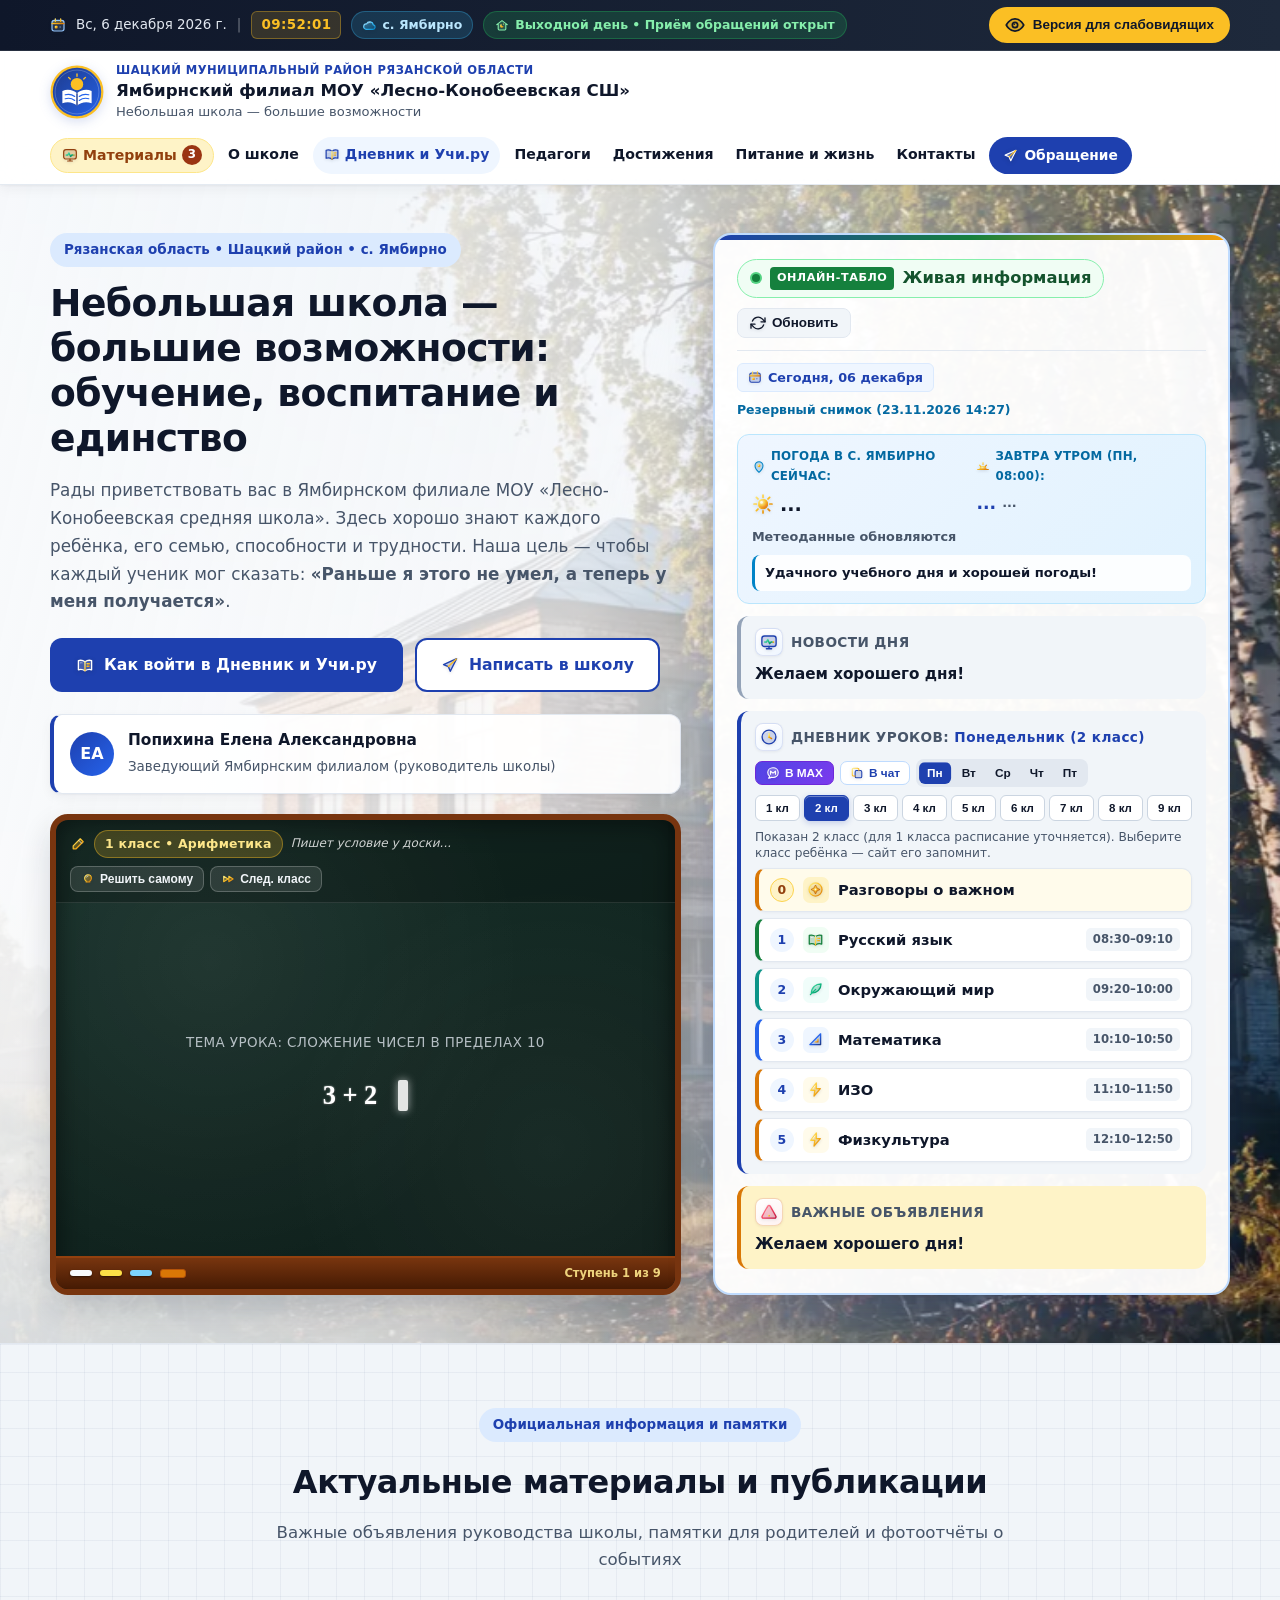
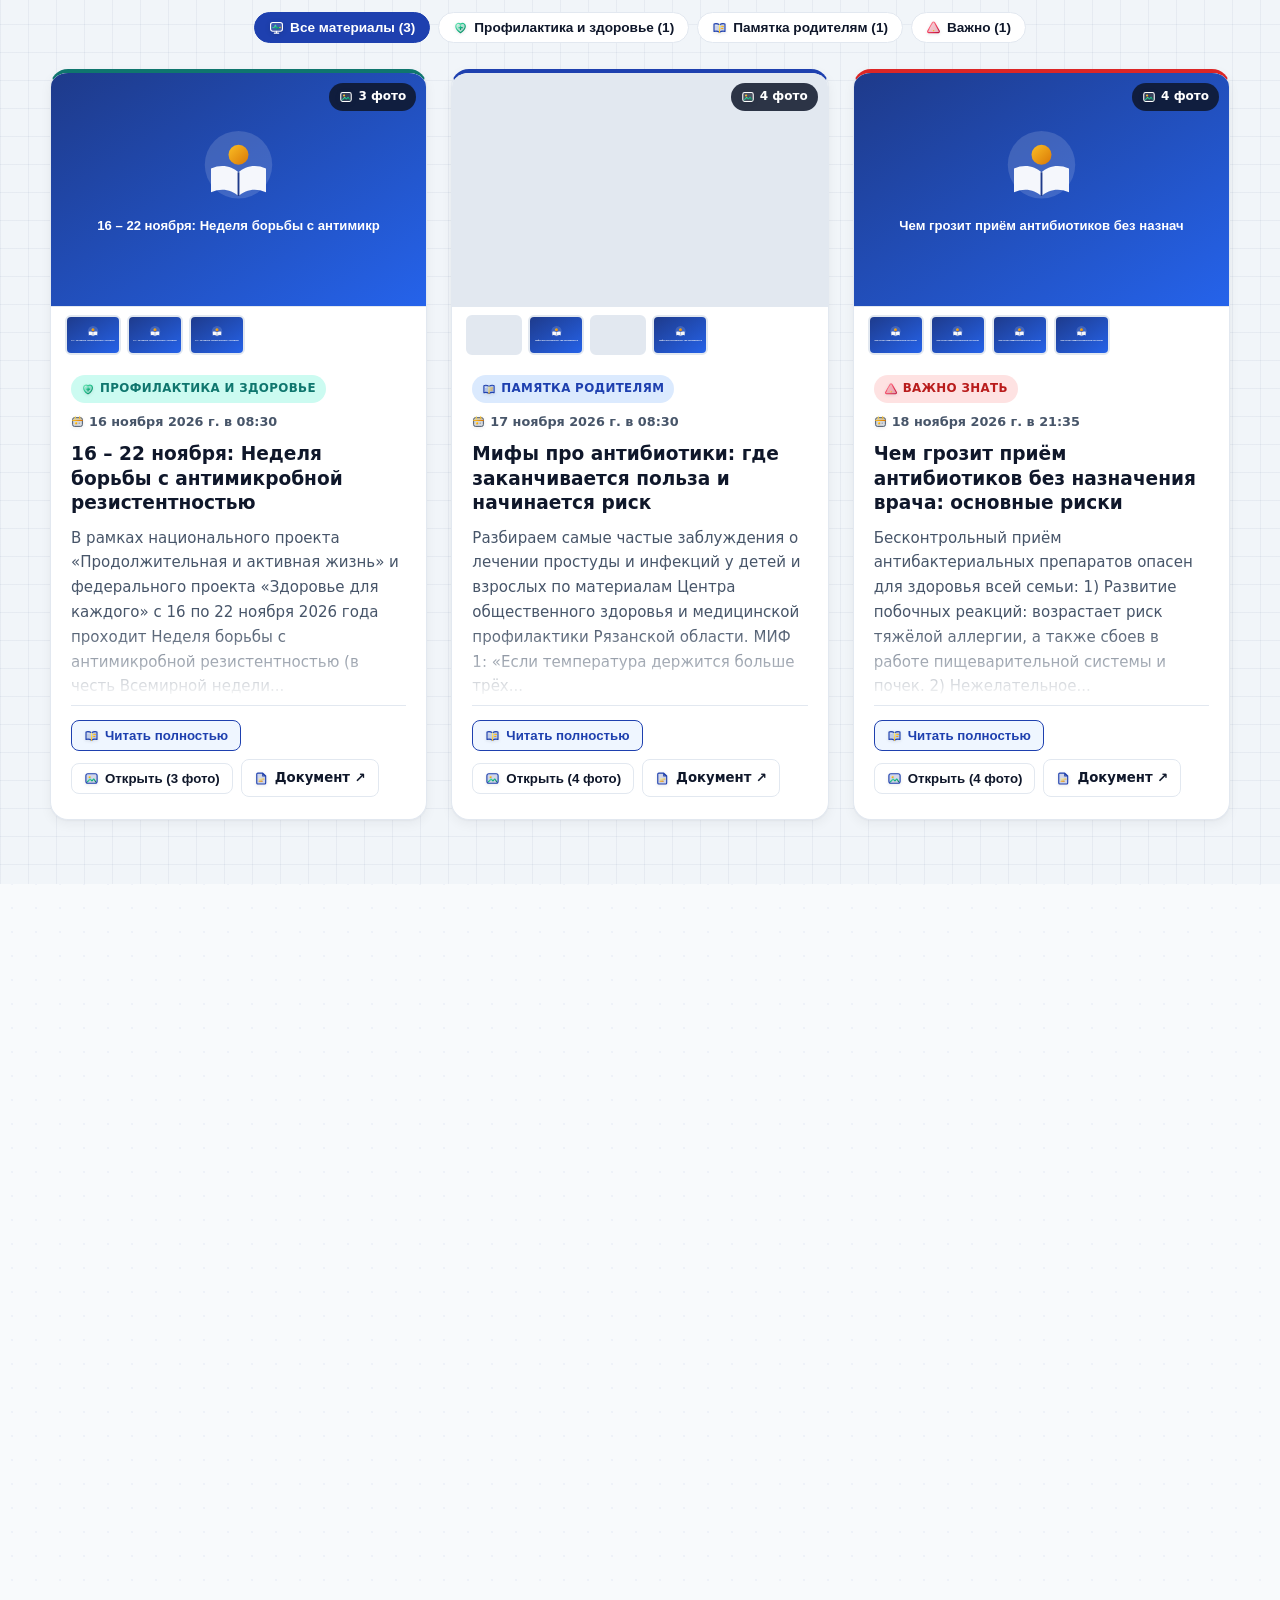
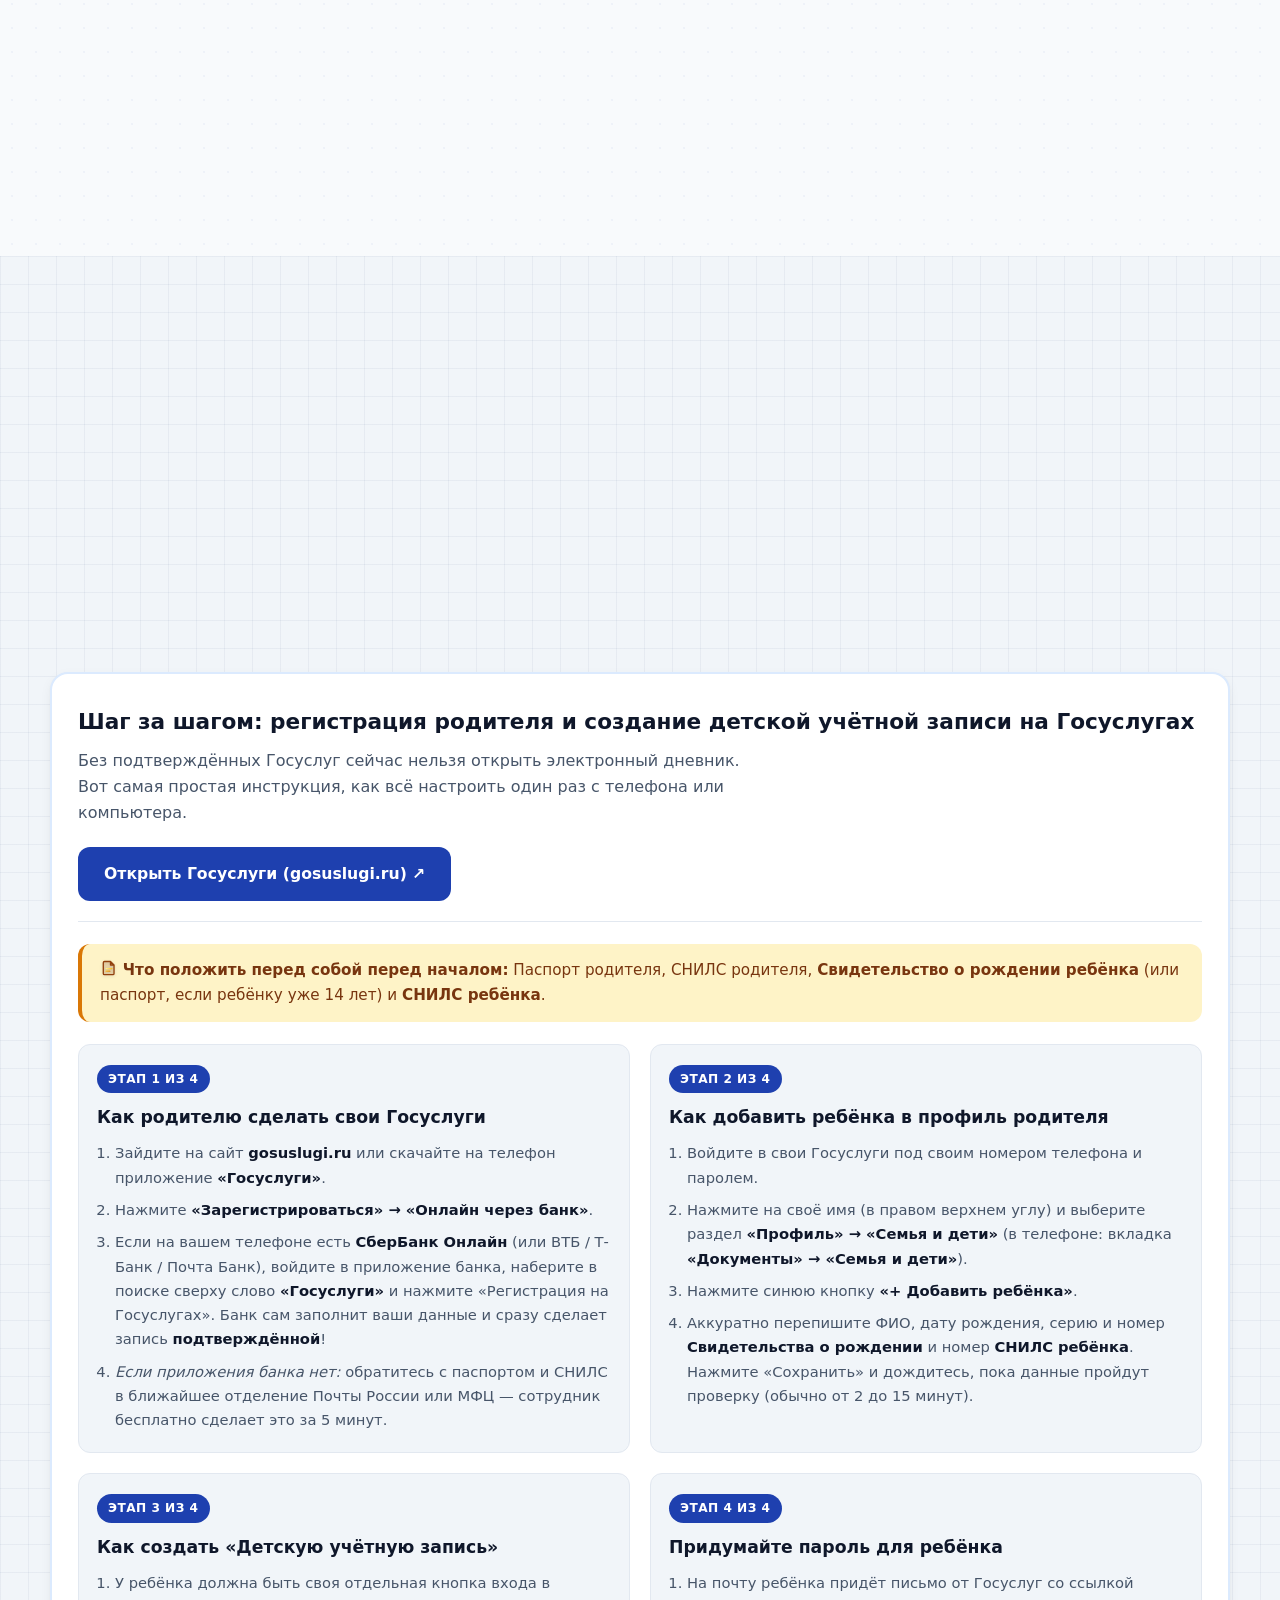
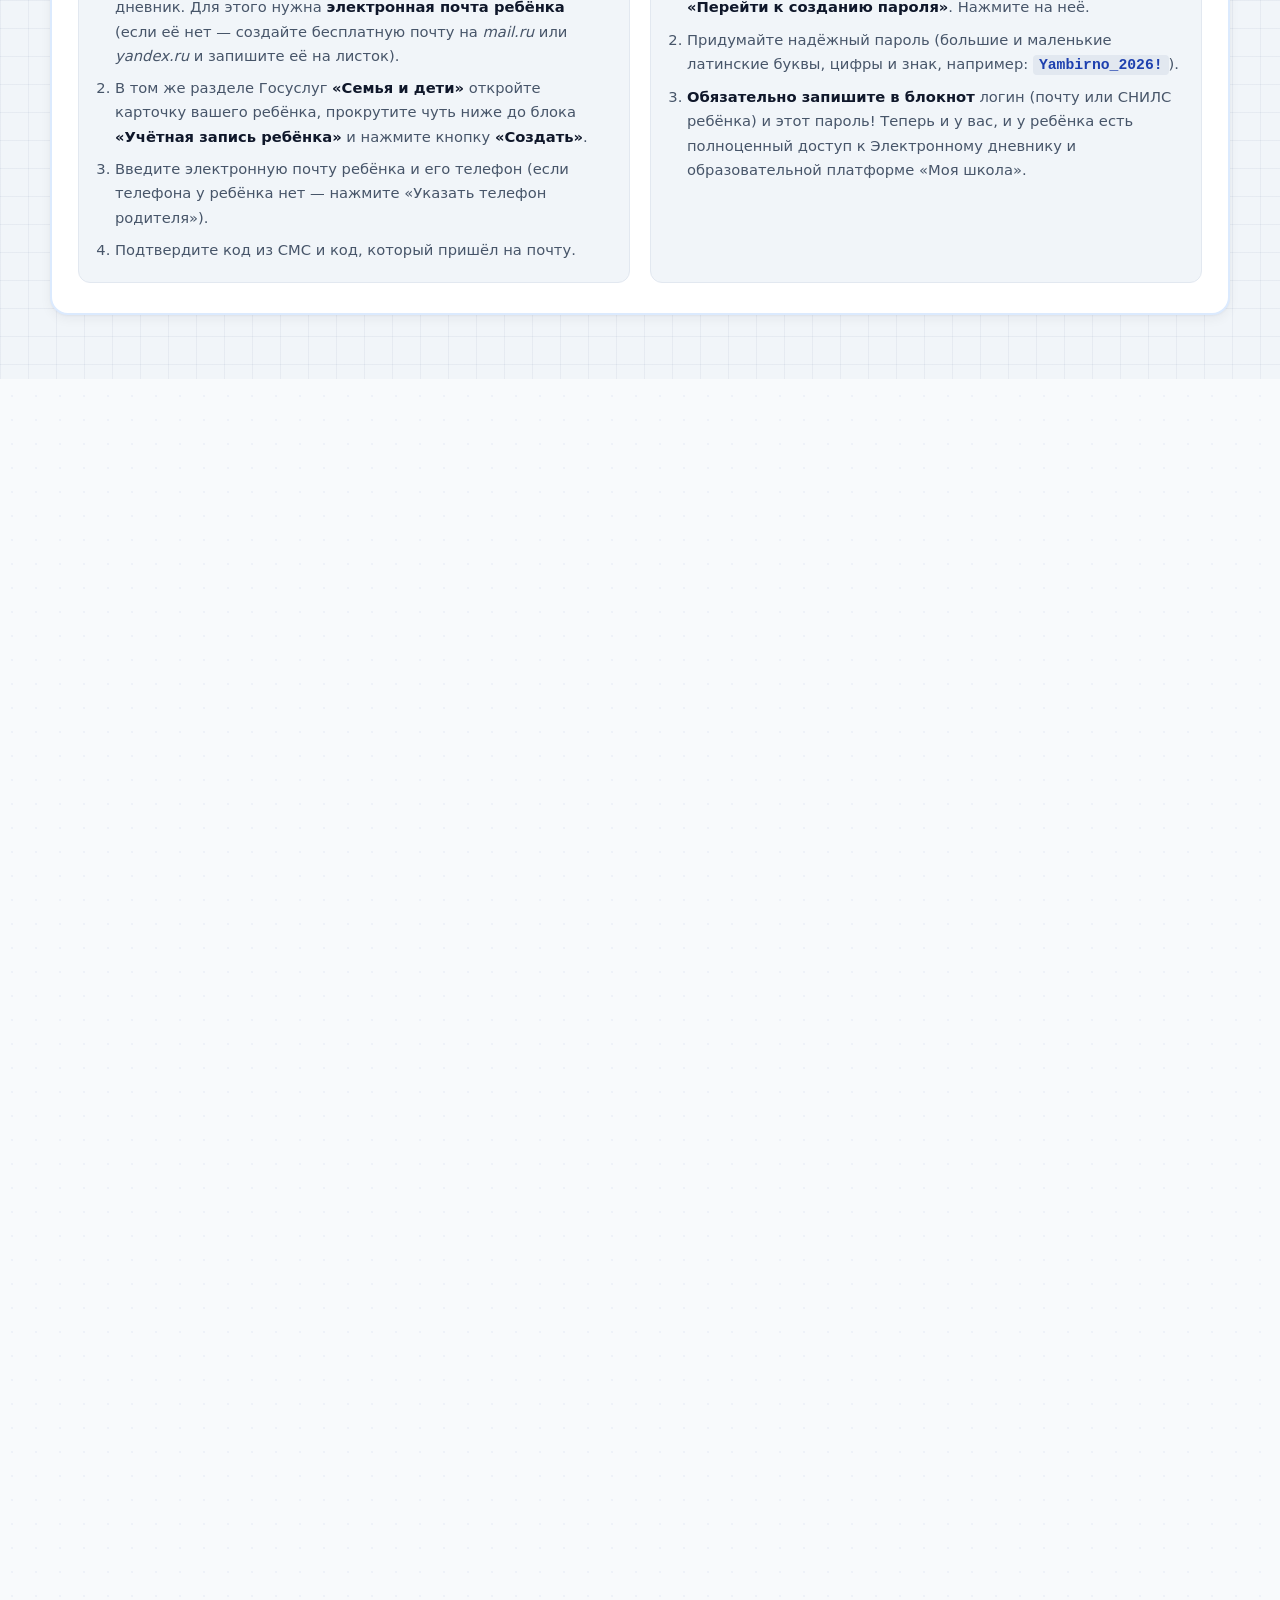
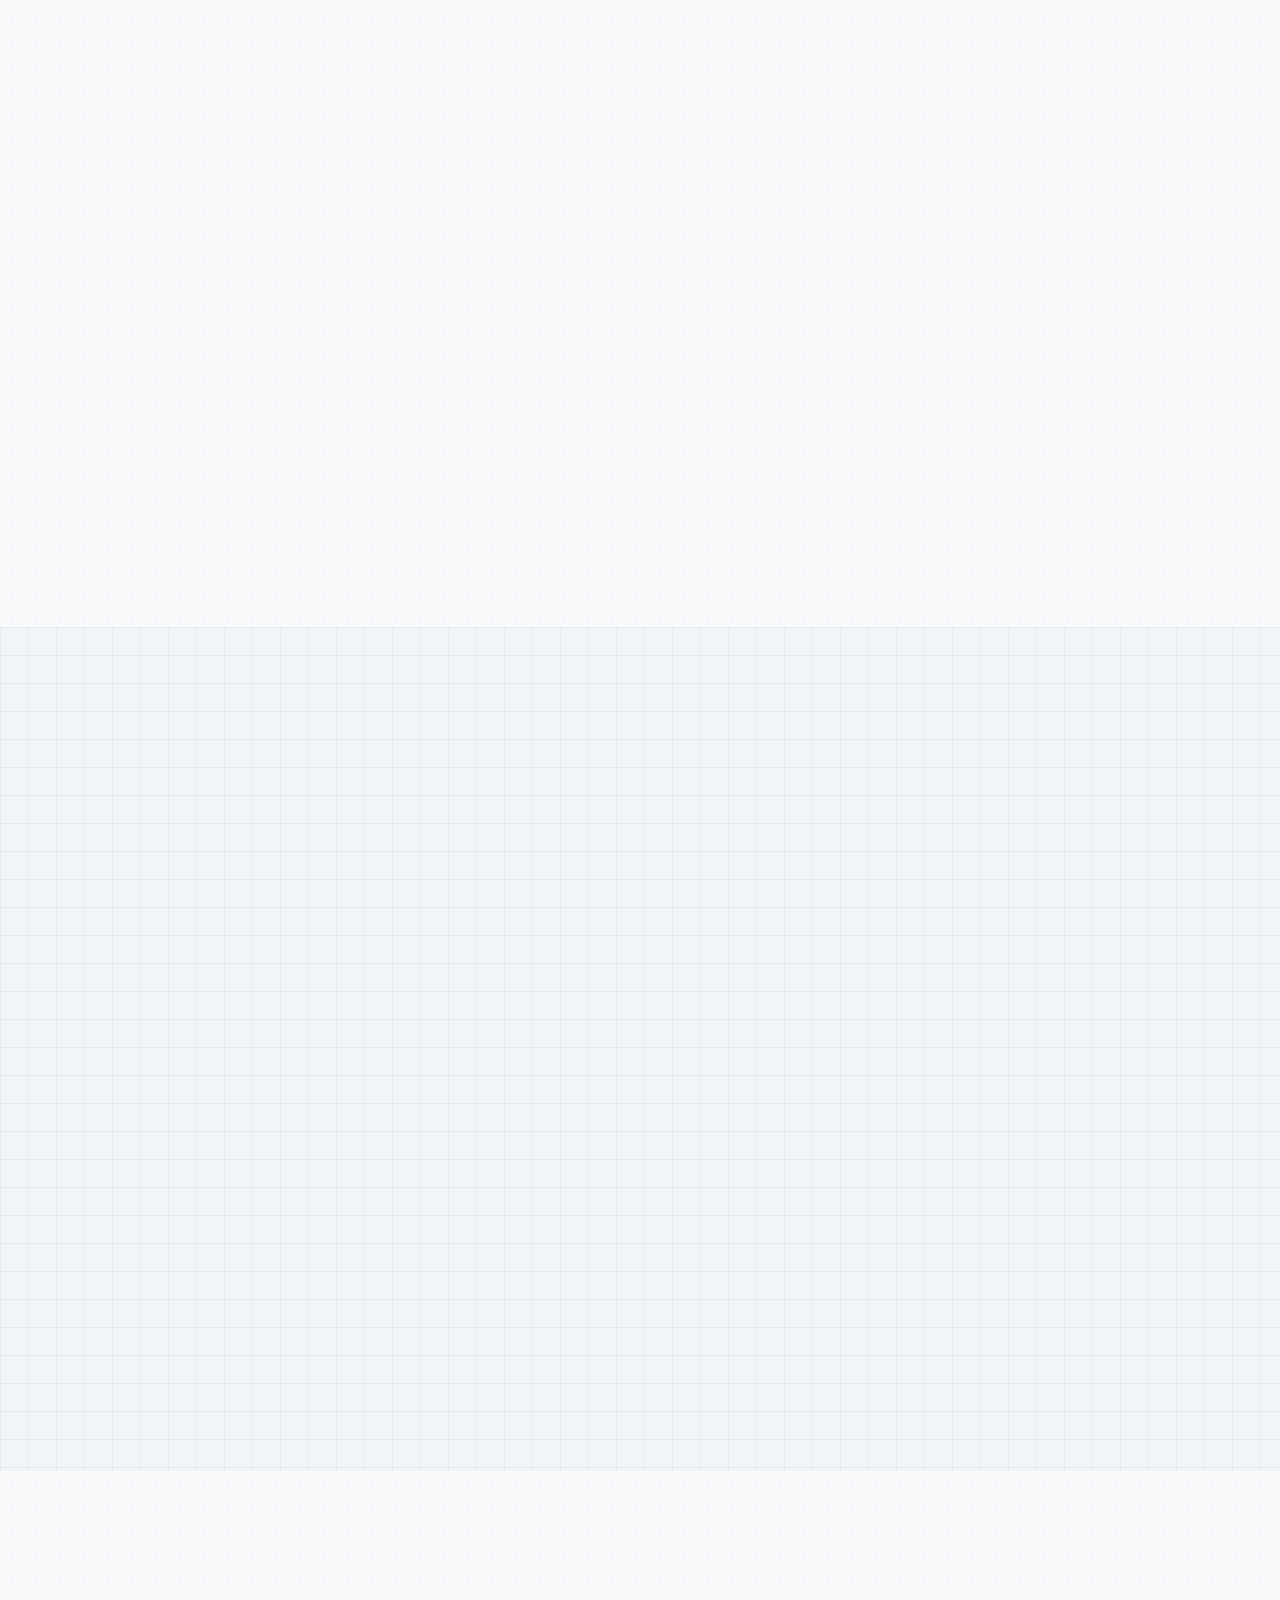
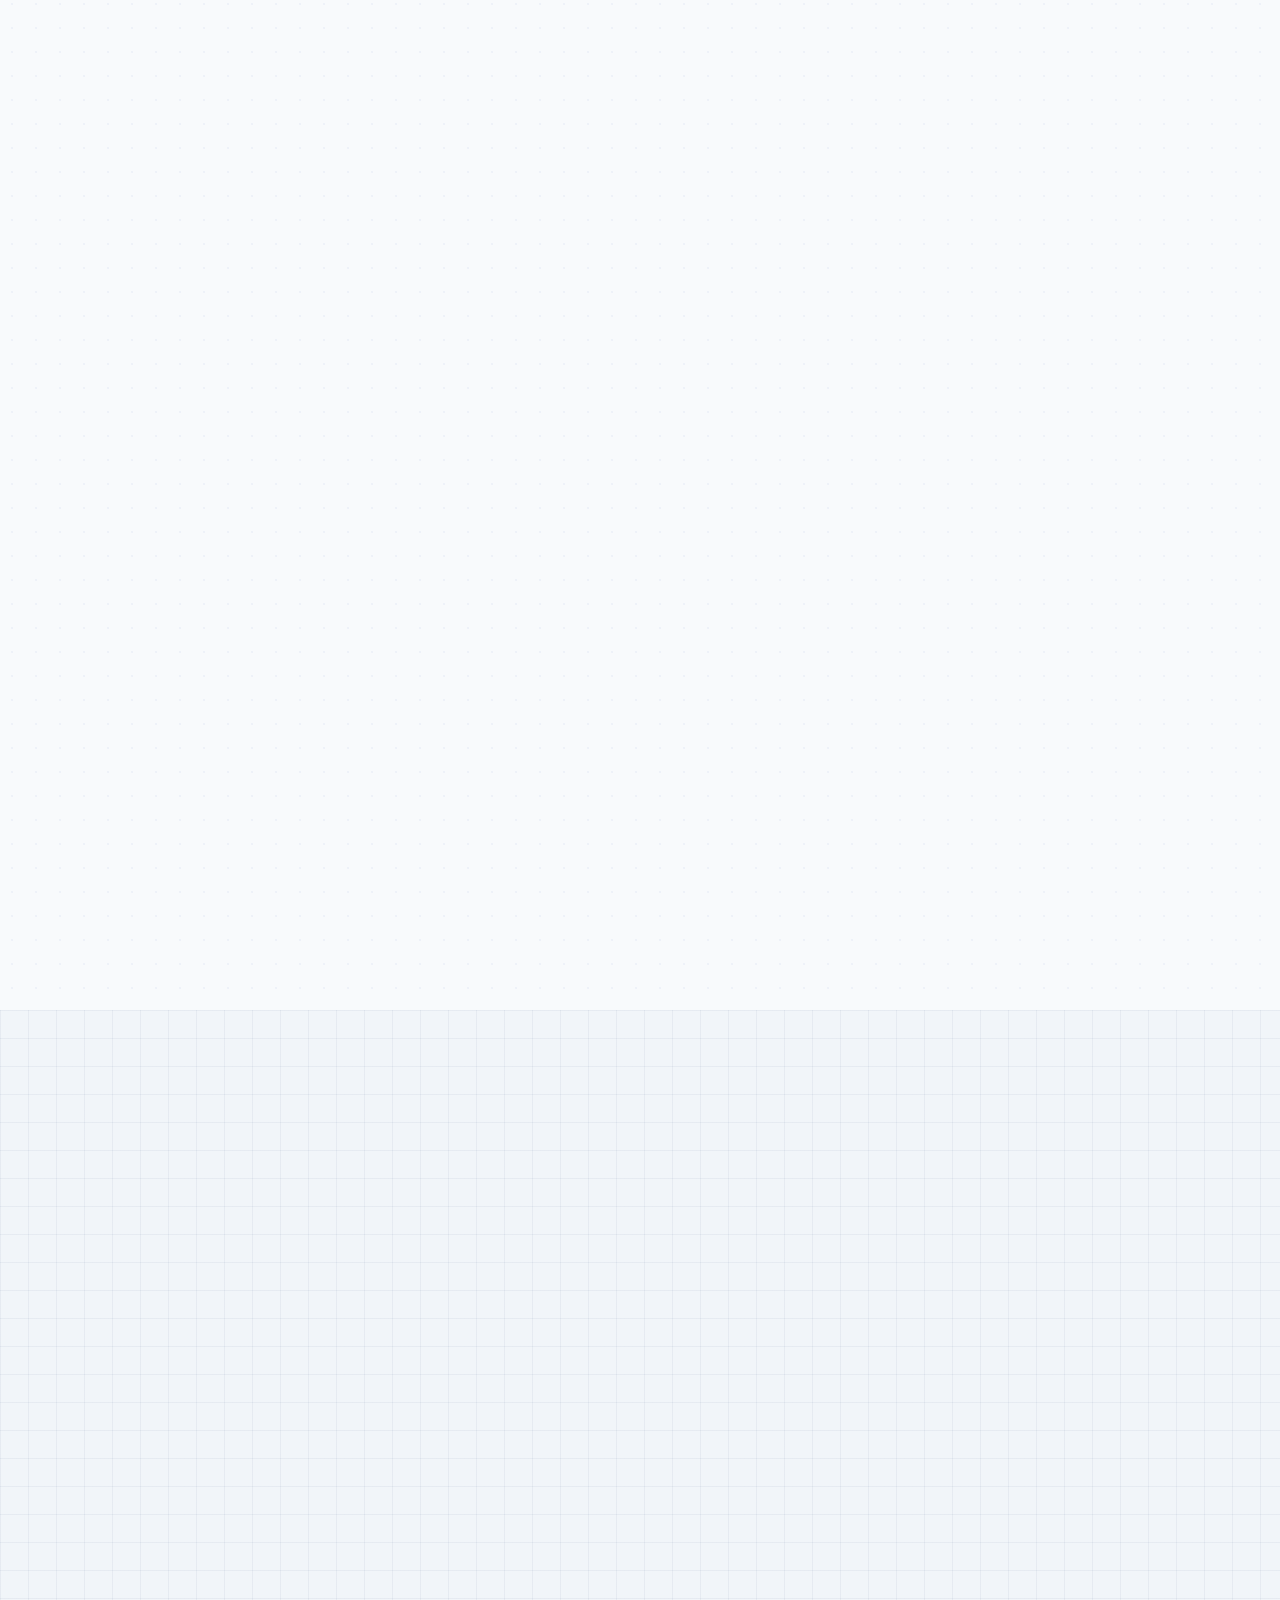
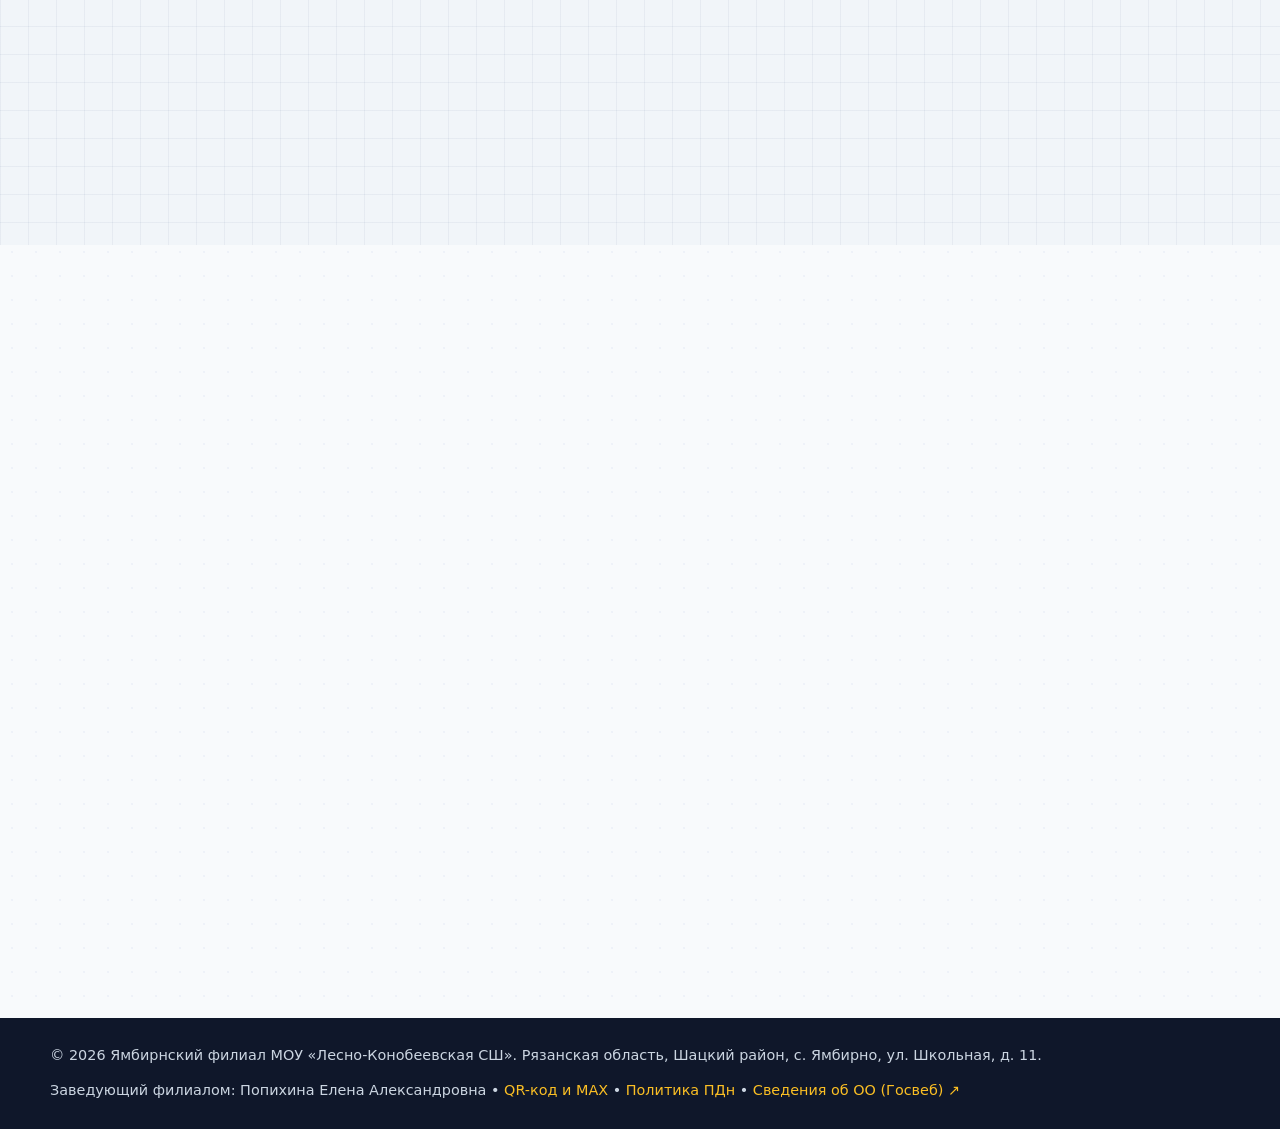
==== commit 04e0289e: "Update index.html" ====
--- a/index.html
+++ b/index.html
@@ -27,17 +27,15 @@
   <meta property="og:site_name" content="Ямбирнский филиал МОУ «Лесно-Конобеевская СШ»">
   <meta property="og:title" content="Ямбирнский филиал МОУ «Лесно-Конобеевская СШ»">
   <meta property="og:description" content="Небольшая школа — большие возможности: обучение, воспитание и единство. Расписание 1–9 классов, официальные материалы, погода в с. Ямбирно, навигатор по Дневнику и Учи.ру.">
-  <meta property="og:image" content="https://sergievposadprimoauxiliumsta-crypto.github.io/yambirno-school/og-cover.png">
-  <meta property="og:image:secure_url" content="https://sergievposadprimoauxiliumsta-crypto.github.io/yambirno-school/og-cover.png">
-  <meta property="og:image:type" content="image/png">
-  <meta property="og:image:width" content="1200">
-  <meta property="og:image:height" content="630">
-  <meta property="og:image:alt" content="Информационный портал Ямбирнского филиала МОУ «Лесно-Конобеевская СШ»">
+  <meta property="og:image" content="https://sergievposadprimoauxiliumsta-crypto.github.io/yambirno-school/og-cover.jpg">
+  <meta property="og:image:secure_url" content="https://sergievposadprimoauxiliumsta-crypto.github.io/yambirno-school/og-cover.jpg">
+  <meta property="og:image:type" content="image/jpeg">
+  <meta property="og:image:alt" content="Здание и информационный портал Ямбирнского филиала МОУ «Лесно-Конобеевская СШ»">
   <meta name="twitter:card" content="summary_large_image">
   <meta name="twitter:title" content="Ямбирнский филиал МОУ «Лесно-Конобеевская СШ»">
   <meta name="twitter:description" content="Расписание 1–9 классов, меню питания, новости школы, погода в с. Ямбирно и цифровой навигатор по Дневнику и Учи.ру.">
-  <meta name="twitter:image" content="https://sergievposadprimoauxiliumsta-crypto.github.io/yambirno-school/og-cover.png">
-  <meta name="twitter:image:alt" content="Информационный портал Ямбирнского филиала МОУ «Лесно-Конобеевская СШ»">
+  <meta name="twitter:image" content="https://sergievposadprimoauxiliumsta-crypto.github.io/yambirno-school/og-cover.jpg">
+  <meta name="twitter:image:alt" content="Здание и информационный портал Ямбирнского филиала МОУ «Лесно-Конобеевская СШ»">
 
   <script type="application/ld+json">
   {
@@ -51,12 +49,12 @@
         "inLanguage": "ru-RU"
       },
       {
-        "@type": "School",
+        "@type": ["School", "EducationalOrganization"],
         "@id": "https://sergievposadprimoauxiliumsta-crypto.github.io/yambirno-school/#school",
         "name": "Ямбирнский филиал МОУ «Лесно-Конобеевская СШ»",
         "description": "Общеобразовательная школа в с. Ямбирно Шацкого района Рязанской области: обучение 1–9 классов, индивидуальное сопровождение, горячее питание, внеурочная деятельность.",
         "url": "https://sergievposadprimoauxiliumsta-crypto.github.io/yambirno-school/",
-        "image": "https://sergievposadprimoauxiliumsta-crypto.github.io/yambirno-school/og-cover.png",
+        "image": "https://sergievposadprimoauxiliumsta-crypto.github.io/yambirno-school/og-cover.jpg",
         "telephone": "+7-49147-2-63-68",
         "email": "yambirno-school@yandex.ru",
         "parentOrganization": {
@@ -1184,6 +1182,7 @@
         </div>
       </div>
     </section>
+
     <section id="teachers" class="section">
       <div class="container">
         <div class="section-header reveal">
--- a/styles.css
+++ b/styles.css
@@ -13,6 +13,8 @@
   --primary-hover: #1e3a8a;
   --primary-soft: #eff6ff;
   --accent: #d97706;
+  --accent-text: #92400e;
+  --accent-badge: #9a3412;
   --accent-light: #fef3c7;
   --success: #15803d;
   --success-soft: #dcfce7;
@@ -350,7 +352,7 @@
 .nav-link-live .ui-ico,
 .bell-shift-banner .ui-ico,
 .prep-notice .ui-ico {
-  color: #b45309;
+  color: #92400e;
 }
 
 .live-menu-title .ui-ico,
@@ -449,21 +451,23 @@
   transform: translate3d(-50%, -140%, 0) scale(0.92);
   background: rgba(15, 23, 42, 0.94);
   color: #ffffff;
-  padding: 10px 20px;
-  border-radius: 999px;
+  padding: 10px 18px;
+  border-radius: 22px;
   display: inline-flex;
   align-items: center;
   gap: 10px;
   font-size: 0.88rem;
   font-weight: 700;
+  line-height: 1.35;
   box-shadow: 0 14px 34px rgba(15, 23, 42, 0.28), inset 0 1px 0 rgba(255, 255, 255, 0.18);
   border: 1px solid rgba(255, 255, 255, 0.14);
   z-index: 2000;
   pointer-events: none;
   opacity: 0;
   transition: transform 420ms var(--spring-snappy), opacity 260ms ease;
-  max-width: calc(100vw - 24px);
-  white-space: nowrap;
+  max-width: min(560px, calc(100vw - 24px));
+  white-space: normal;
+  text-align: left;
 }
 
 .dynamic-island.show {
@@ -481,8 +485,8 @@
 }
 
 .island-text {
-  overflow: hidden;
-  text-overflow: ellipsis;
+  min-width: 0;
+  overflow-wrap: break-word;
 }
 
 .site-header {
@@ -630,6 +634,9 @@
 }
 
 .a11y-opt-btn {
+  display: inline-flex;
+  align-items: center;
+  justify-content: center;
   padding: 5px 11px;
   border-radius: 6px;
   border: 2px solid currentColor;
@@ -785,7 +792,7 @@
   height: 20px;
   padding: 0 6px;
   border-radius: 999px;
-  background: #d97706;
+  background: var(--accent-badge);
   color: #ffffff;
   font-size: 0.74rem;
   font-weight: 800;
@@ -1349,7 +1356,7 @@
   left: 0;
   right: 0;
   height: 5px;
-  background: linear-gradient(90deg, #1e40af, #16a34a, #f59e0b);
+  background: linear-gradient(90deg, #1e40af, #15803d, #f59e0b);
 }
 
 .widget-header {
@@ -1388,7 +1395,7 @@
   width: 8px;
   height: 8px;
   border-radius: 50%;
-  background-color: #16a34a;
+  background-color: var(--success);
   position: relative;
   z-index: 2;
 }
@@ -1413,7 +1420,7 @@
   font-weight: 800;
   letter-spacing: 0.05em;
   color: #ffffff;
-  background: #16a34a;
+  background: var(--success);
   padding: 2px 7px;
   border-radius: 4px;
   white-space: nowrap;
@@ -1752,7 +1759,7 @@
 
 .diary-lesson-row.subj-zero { border-left-color: #d97706; background: #fffbeb; }
 .diary-lesson-row.subj-math { border-left-color: #2563eb; }
-.diary-lesson-row.subj-lang { border-left-color: #16a34a; }
+.diary-lesson-row.subj-lang { border-left-color: #15803d; }
 .diary-lesson-row.subj-sci  { border-left-color: #0d9488; }
 .diary-lesson-row.subj-hist { border-left-color: #dc2626; }
 .diary-lesson-row.subj-art  { border-left-color: #d97706; }
@@ -1793,12 +1800,12 @@
   flex-shrink: 0;
 }
 
-.diary-lesson-row.subj-zero .diary-lesson-icon { background: #fef3c7; color: #b45309; }
+.diary-lesson-row.subj-zero .diary-lesson-icon { background: #fef3c7; color: #92400e; }
 .diary-lesson-row.subj-math .diary-lesson-icon { background: #eff6ff; color: #1d4ed8; }
 .diary-lesson-row.subj-lang .diary-lesson-icon { background: #f0fdf4; color: #15803d; }
 .diary-lesson-row.subj-sci  .diary-lesson-icon { background: #f0fdfa; color: #0f766e; }
 .diary-lesson-row.subj-hist .diary-lesson-icon { background: #fef2f2; color: #b91c1c; }
-.diary-lesson-row.subj-art  .diary-lesson-icon { background: #fffbeb; color: #b45309; }
+.diary-lesson-row.subj-art  .diary-lesson-icon { background: #fffbeb; color: #92400e; }
 
 .diary-lesson-name {
   font-size: 0.92rem;
@@ -1832,7 +1839,7 @@
   font-weight: 800;
   padding: 2px 8px;
   border-radius: 999px;
-  background: #16a34a;
+  background: var(--success);
   color: #ffffff;
   font-variant-numeric: tabular-nums;
   animation: softPulse 1.6s infinite;
@@ -1841,7 +1848,7 @@
 .lesson-done-pill {
   font-size: 0.7rem;
   font-weight: 700;
-  color: #64748b;
+  color: var(--text-muted);
 }
 
 @keyframes softPulse {
@@ -1978,7 +1985,7 @@
 .weather-advice-banner.advice-weekend {
   background: #f0fdf4;
   color: #14532d;
-  border-left-color: #16a34a;
+  border-left-color: var(--success);
 }
 
 .widget-schedule-head,
@@ -2027,18 +2034,20 @@
 }
 
 .pill-glide-indicator {
+  display: none;
   position: absolute;
   top: 3px;
   bottom: 3px;
   left: 0;
-  border-radius: 6px;
+  right: 0;
   background: var(--primary);
-  box-shadow: inset 0 1px 0 rgba(255, 255, 255, 0.35), 0 2px 6px rgba(30, 64, 175, 0.24);
+  box-shadow: inset 0 1px 0 rgba(255, 255, 255, 0.35);
   z-index: 0;
   pointer-events: none;
   opacity: 0;
-  transform-origin: left center;
-  transition: transform 340ms var(--spring-snappy), opacity 180ms ease;
+  -webkit-clip-path: inset(0 var(--glide-right, 100%) 0 var(--glide-left, 0%) round 6px);
+  clip-path: inset(0 var(--glide-right, 100%) 0 var(--glide-left, 0%) round 6px);
+  transition: clip-path 340ms var(--spring-snappy), -webkit-clip-path 340ms var(--spring-snappy), opacity 180ms ease;
 }
 
 .day-pill {
@@ -2055,6 +2064,23 @@
   transition: background-color var(--dur-micro) ease, color var(--dur-micro) ease;
 }
 
+.day-pill.is-today::after {
+  content: "";
+  position: absolute;
+  left: 50%;
+  bottom: 1px;
+  width: 5px;
+  height: 5px;
+  border-radius: 50%;
+  background: var(--primary);
+  transform: translateX(-50%);
+  pointer-events: none;
+}
+
+.day-pill.is-today.active::after {
+  background: #fbbf24;
+}
+
 @media (hover: hover) and (pointer: fine) {
   .day-pill:hover {
     background: rgba(255, 255, 255, 0.65);
@@ -2067,9 +2093,16 @@
   box-shadow: inset 0 1px 0 rgba(255, 255, 255, 0.35);
 }
 
-.weekday-pills.has-glide .day-pill.active {
-  background: transparent;
-  box-shadow: none;
+@supports (clip-path: inset(0 0 0 0 round 6px)) {
+  .weekday-pills.has-glide .pill-glide-indicator {
+    display: block;
+    opacity: 1;
+  }
+
+  .weekday-pills.has-glide .day-pill.active {
+    background: transparent;
+    box-shadow: none;
+  }
 }
 
 .grade-selector-bar {
@@ -2178,7 +2211,7 @@
 
 .pub-card.pub-theme-urgent { border-top-color: #dc2626; }
 .pub-card.pub-theme-safety { border-top-color: #d97706; }
-.pub-card.pub-theme-event  { border-top-color: #16a34a; }
+.pub-card.pub-theme-event  { border-top-color: var(--success); }
 .pub-card.pub-theme-health { border-top-color: #0f766e; }
 
 .pub-card-media {
@@ -2371,22 +2404,35 @@
 }
 
 .pub-excerpt-masked {
+  margin-bottom: 6px;
+  flex: 0 0 auto;
   -webkit-mask-image: linear-gradient(180deg, #000 58%, transparent 100%);
   mask-image: linear-gradient(180deg, #000 58%, transparent 100%);
+}
+
+.pub-excerpt-masked.is-expanded {
+  -webkit-mask-image: none;
+  mask-image: none;
 }
 
 .pub-expand-wrap {
   display: grid;
   grid-template-rows: 0fr;
-  transition: grid-template-rows 360ms var(--ease-out-expo);
+  opacity: 0;
+  transition: grid-template-rows 360ms var(--ease-out-expo), opacity 280ms ease;
 }
 
 .pub-expand-wrap.is-open {
   grid-template-rows: 1fr;
+  opacity: 1;
 }
 
 .pub-expand-inner {
   overflow: hidden;
+}
+
+.pub-card-excerpt-rest {
+  margin-bottom: 14px;
 }
 
 .pub-card-footer {
@@ -2575,6 +2621,7 @@
   background: var(--bg-alt);
   border-top: 1px solid var(--border);
 }
+
 .section {
   padding: 64px 0;
 }
@@ -2967,7 +3014,7 @@
   display: inline-block;
   font-size: 0.78rem;
   font-weight: 700;
-  color: var(--accent);
+  color: var(--accent-text);
   text-transform: uppercase;
   letter-spacing: 0.04em;
   margin-bottom: 8px;
@@ -3610,8 +3657,10 @@
   color: #fbbf24;
 }
 
-.footer-link:hover {
-  text-decoration: underline;
+@media (hover: hover) and (pointer: fine) {
+  .footer-link:hover {
+    text-decoration: underline;
+  }
 }
 
 .feedback-main {
@@ -3715,7 +3764,7 @@
 }
 
 .feedback-card.topic-theme-thanks {
-  border-top-color: #16a34a;
+  border-top-color: var(--success);
 }
 
 .feedback-card.topic-theme-idea {
@@ -3782,8 +3831,10 @@
   text-underline-offset: 3px;
 }
 
-.consent-policy-link:hover {
-  color: var(--primary-hover);
+@media (hover: hover) and (pointer: fine) {
+  .consent-policy-link:hover {
+    color: var(--primary-hover);
+  }
 }
 
 .frame-guard-banner,
@@ -3970,7 +4021,7 @@
 .receipt-box {
   margin-top: 22px;
   background: #f0fdf4;
-  border: 2px dashed #16a34a;
+  border: 2px dashed var(--success);
   border-radius: var(--radius-md);
   padding: 22px;
   animation: modalSpringIn 380ms var(--ease-out-expo);
@@ -4161,6 +4212,77 @@
   flex-wrap: wrap;
   padding-top: 18px;
   border-top: 1px solid var(--border);
+}
+
+.error-main {
+  padding: 52px 0 72px;
+  flex: 1;
+  display: flex;
+  align-items: center;
+}
+
+.error-container {
+  max-width: 720px;
+}
+
+.error-card {
+  padding: 40px 32px;
+  text-align: center;
+  border-top: 5px solid var(--primary);
+  box-shadow: var(--shadow-md);
+}
+
+.error-icon-wrap {
+  display: inline-flex;
+  align-items: center;
+  justify-content: center;
+  width: 68px;
+  height: 68px;
+  border-radius: 18px;
+  background: linear-gradient(145deg, #ffffff 0%, #eff6ff 100%);
+  border: 1px solid #dbeafe;
+  box-shadow: inset 0 1px 0 #ffffff, 0 6px 18px rgba(30, 64, 175, 0.12);
+  color: var(--primary);
+  margin-bottom: 14px;
+}
+
+.error-code-badge {
+  display: inline-block;
+  background: #dbeafe;
+  color: var(--primary);
+  font-weight: 800;
+  font-size: 0.82rem;
+  font-variant-numeric: tabular-nums;
+  padding: 4px 12px;
+  border-radius: 999px;
+  margin-bottom: 12px;
+  letter-spacing: 0.04em;
+}
+
+.error-lead {
+  color: var(--text-muted);
+  font-size: 1rem;
+  max-width: 54ch;
+  margin: 0 auto 24px;
+}
+
+.error-actions {
+  display: flex;
+  justify-content: center;
+  flex-wrap: wrap;
+  gap: 12px;
+  margin-bottom: 24px;
+}
+
+.error-quick-links {
+  padding-top: 18px;
+  border-top: 1px solid var(--border);
+  display: flex;
+  justify-content: center;
+  flex-wrap: wrap;
+  gap: 14px;
+  font-size: 0.92rem;
+  font-weight: 600;
 }
 
 .reveal {
@@ -4336,12 +4458,29 @@
 body.visually-impaired .stat-progress-fill,
 body.visually-impaired .steps-progress-bar,
 body.visually-impaired .island-dot,
-body.visually-impaired .radar-core {
+body.visually-impaired .radar-core,
+body.visually-impaired .day-pill.is-today::after {
   background-color: var(--a11y-fg) !important;
 }
 
-body.visually-impaired .utility-inner {
+body.visually-impaired .day-pill.is-today.active::after {
+  background-color: var(--a11y-bg) !important;
+}
+
+body.visually-impaired .utility-inner,
+body.visually-impaired .weekday-pills,
+body.visually-impaired .live-badge-capsule {
   flex-wrap: wrap !important;
+}
+
+body.visually-impaired .btn-a11y,
+body.visually-impaired .nav-link,
+body.visually-impaired .nav-cta-btn,
+body.visually-impaired .live-badge-tag,
+body.visually-impaired .grade-pill,
+body.visually-impaired .day-pill {
+  white-space: normal !important;
+  overflow-wrap: anywhere;
 }
 
 body.visually-impaired .btn-a11y {
@@ -4368,7 +4507,7 @@
   -webkit-text-fill-color: var(--a11y-fg) !important;
   border: 2px solid var(--a11y-fg) !important;
   caret-color: var(--a11y-fg) !important;
-  font-size: 16px !important;
+  font-size: max(16px, 1em) !important;
 }
 
 body.visually-impaired .form-control:focus {
@@ -4472,6 +4611,10 @@
     min-height: 44px;
   }
 
+  .a11y-opt-btn {
+    min-width: 44px;
+  }
+
   .day-pill {
     min-width: 44px;
     min-height: 44px;
@@ -4686,7 +4829,8 @@
   .digital-quick-links,
   .receipt-actions,
   .pub-modal-footer,
-  .policy-back-actions {
+  .policy-back-actions,
+  .error-actions {
     flex-direction: column;
     align-items: stretch;
     width: 100%;
@@ -4697,7 +4841,8 @@
   .digital-quick-links .btn,
   .receipt-actions .btn,
   .pub-modal-footer .btn,
-  .policy-back-actions .btn {
+  .policy-back-actions .btn,
+  .error-actions .btn {
     width: 100%;
     text-align: center;
   }
@@ -4706,7 +4851,8 @@
   .digital-panel,
   .cta-card,
   .pub-modal-scroll-area,
-  .policy-card {
+  .policy-card,
+  .error-card {
     padding: 20px 16px;
   }
 
@@ -4805,7 +4951,8 @@
   .feedback-card,
   .digital-panel,
   .pub-card-content,
-  .policy-card {
+  .policy-card,
+  .error-card {
     padding: 16px 12px;
   }
 
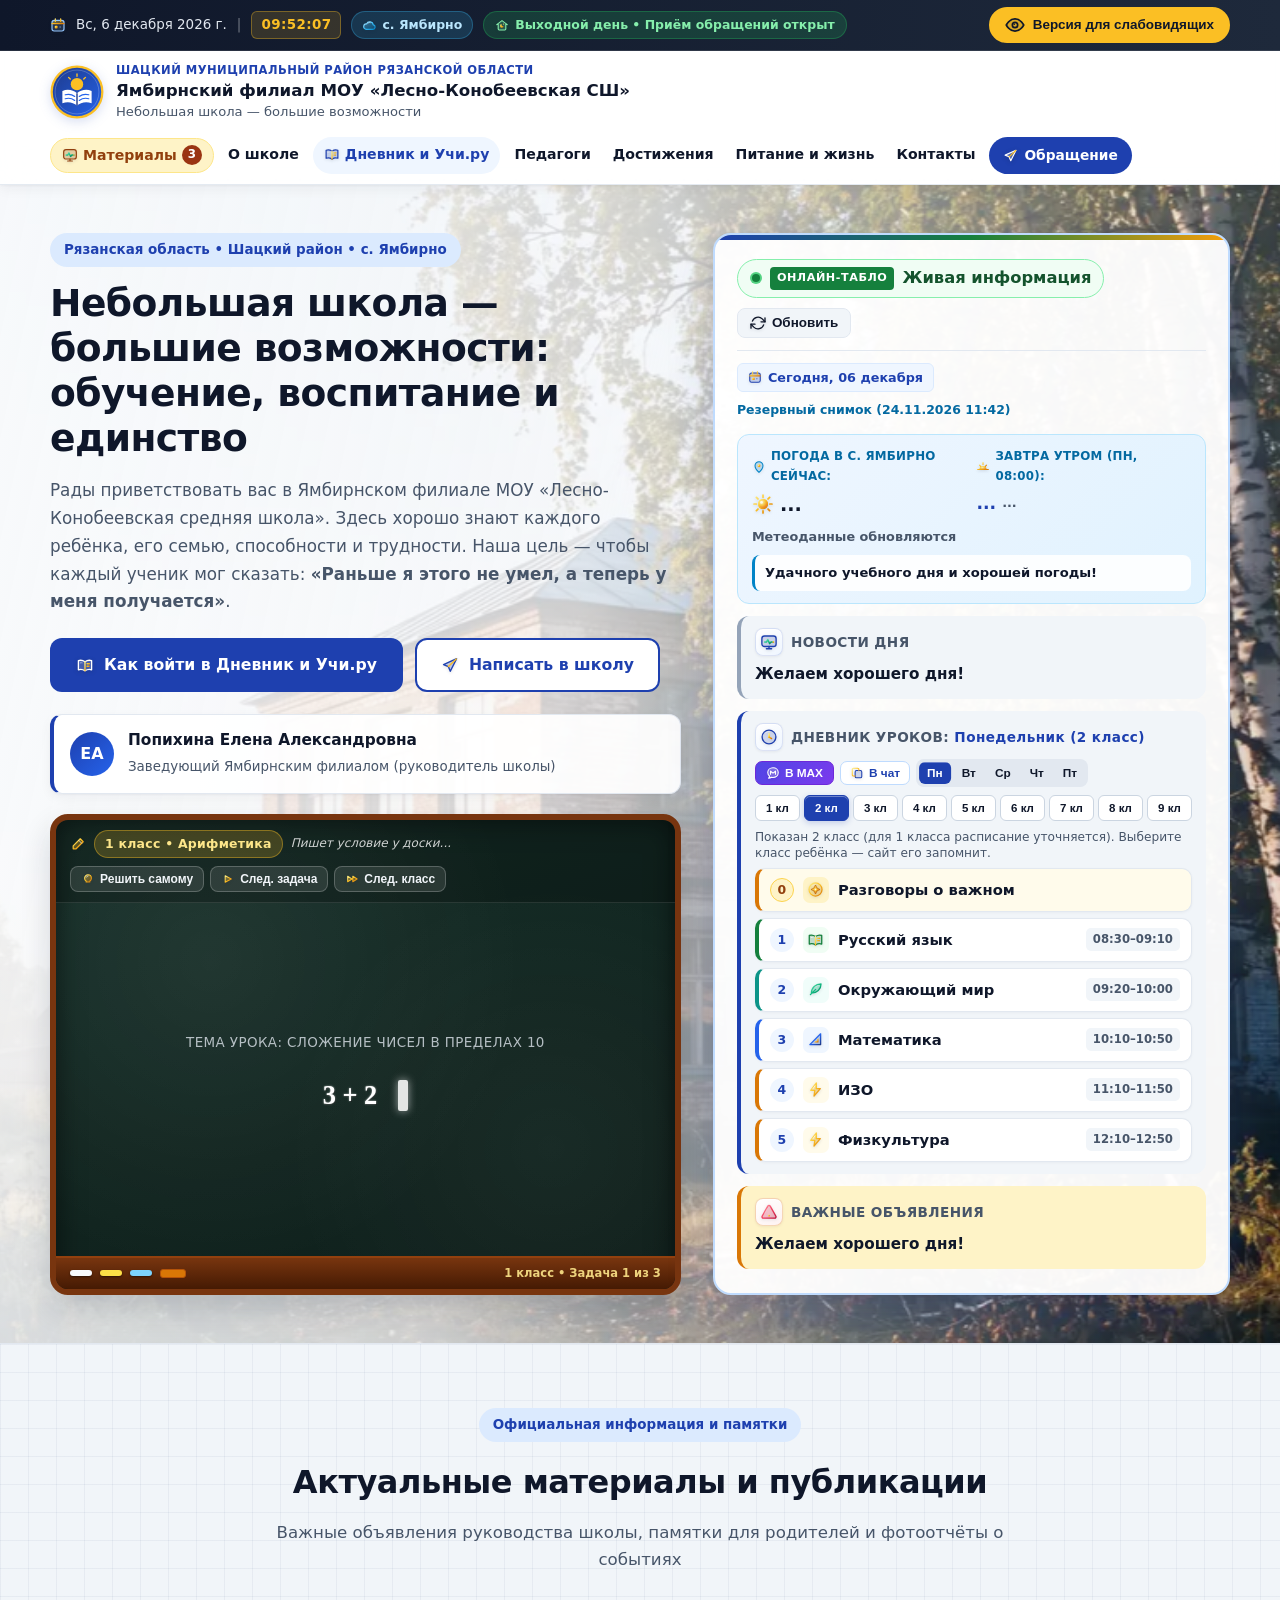
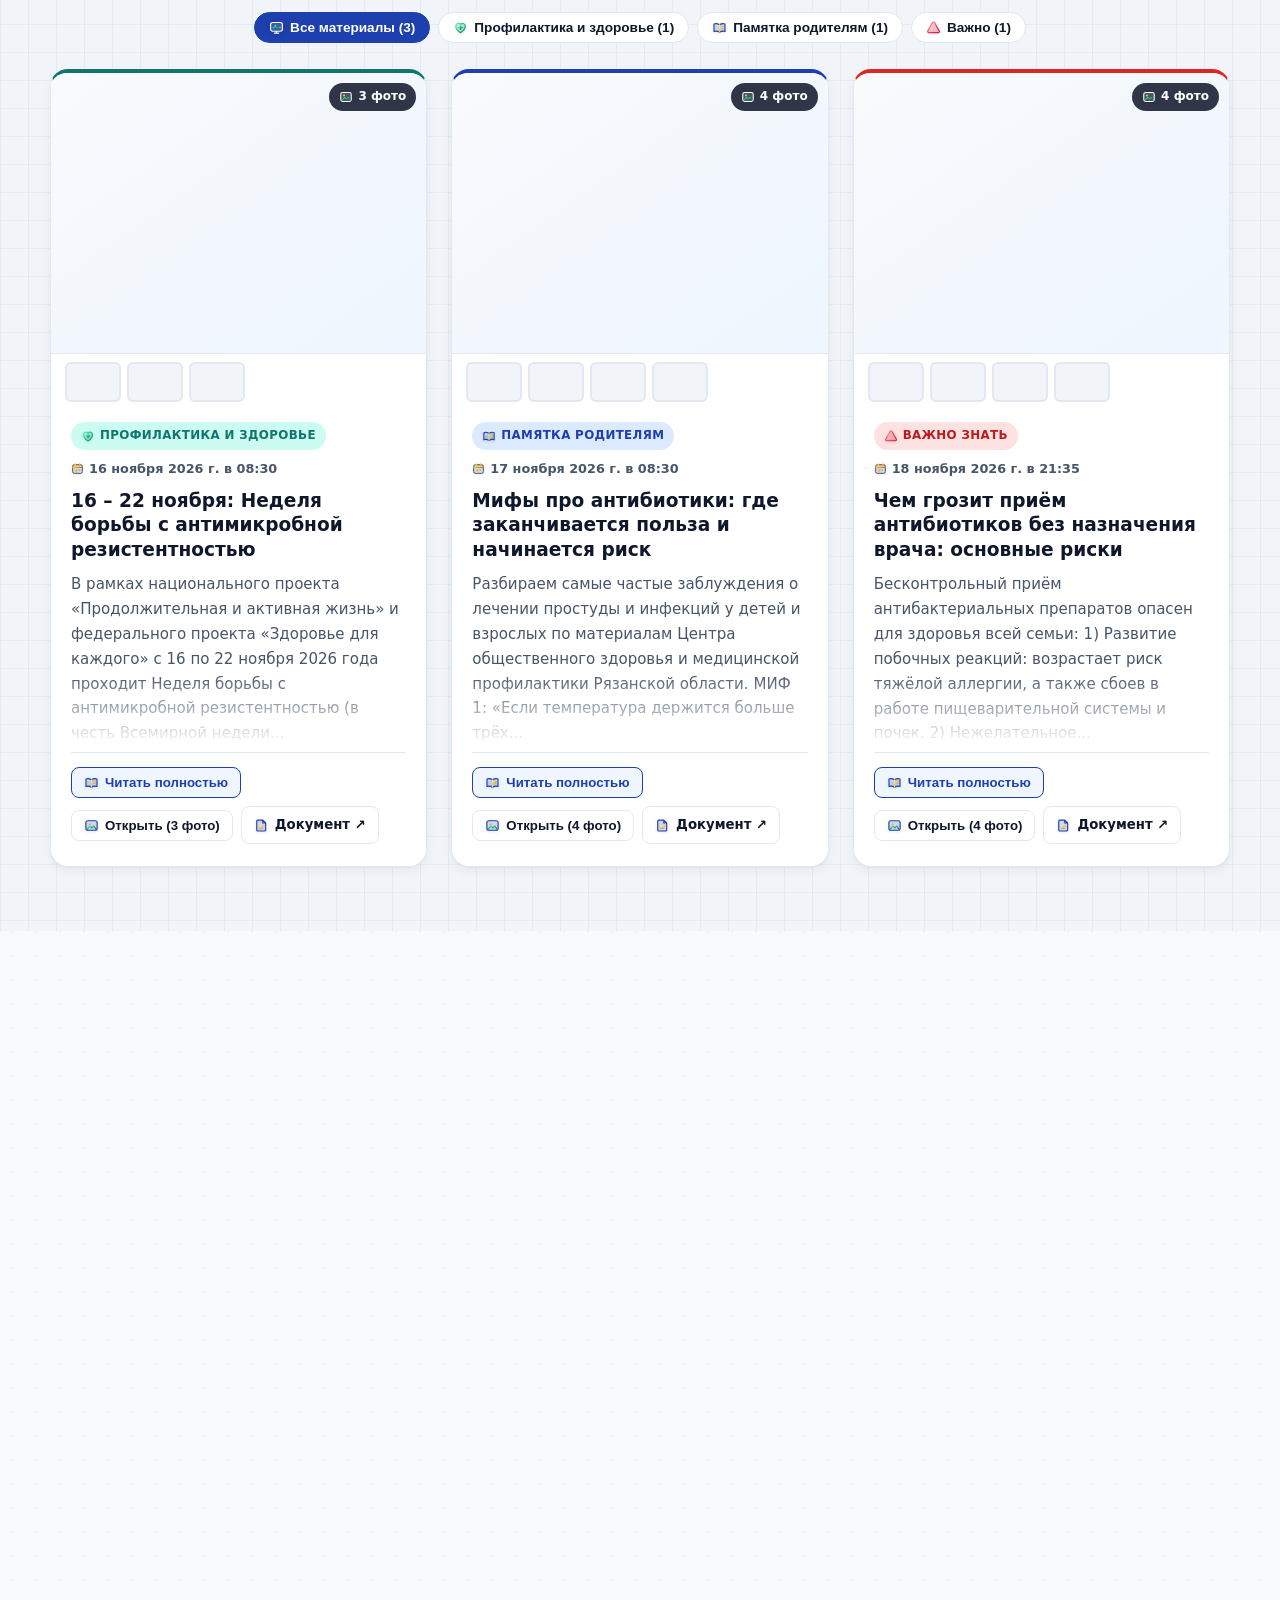
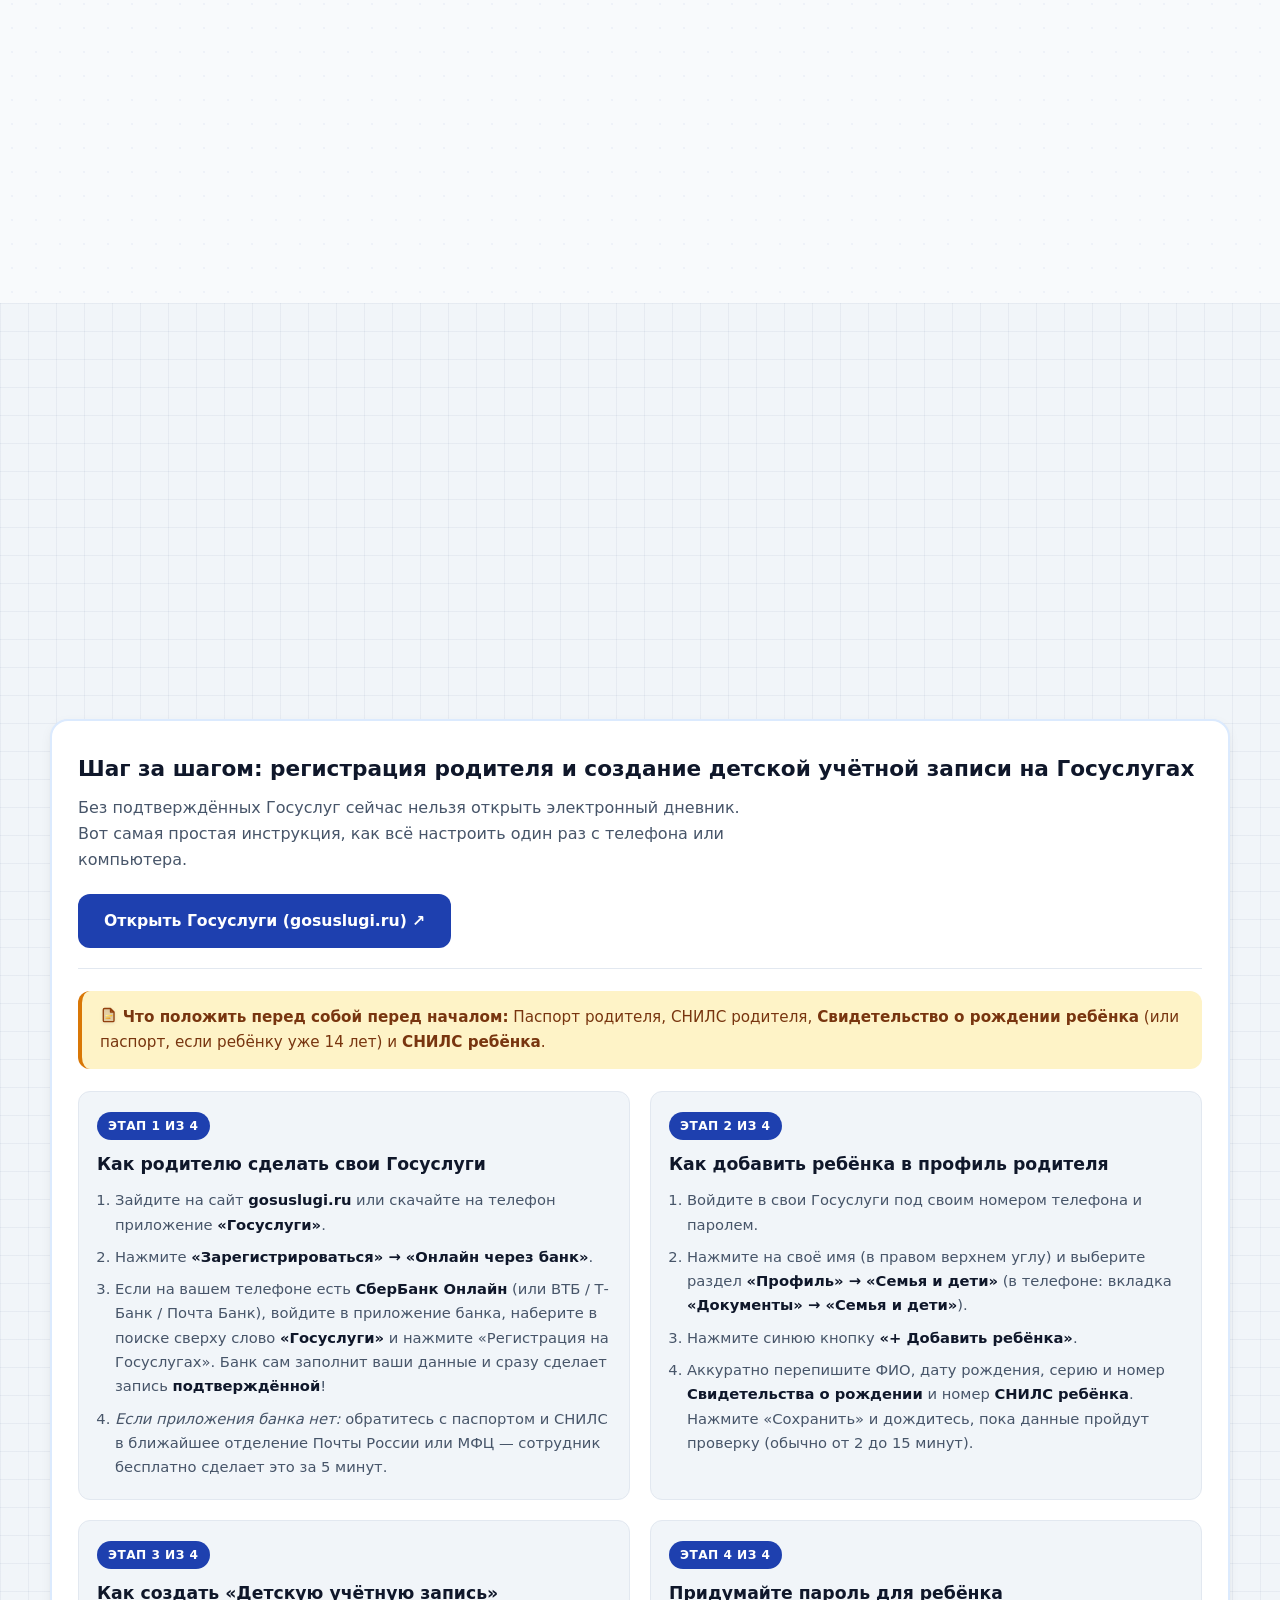
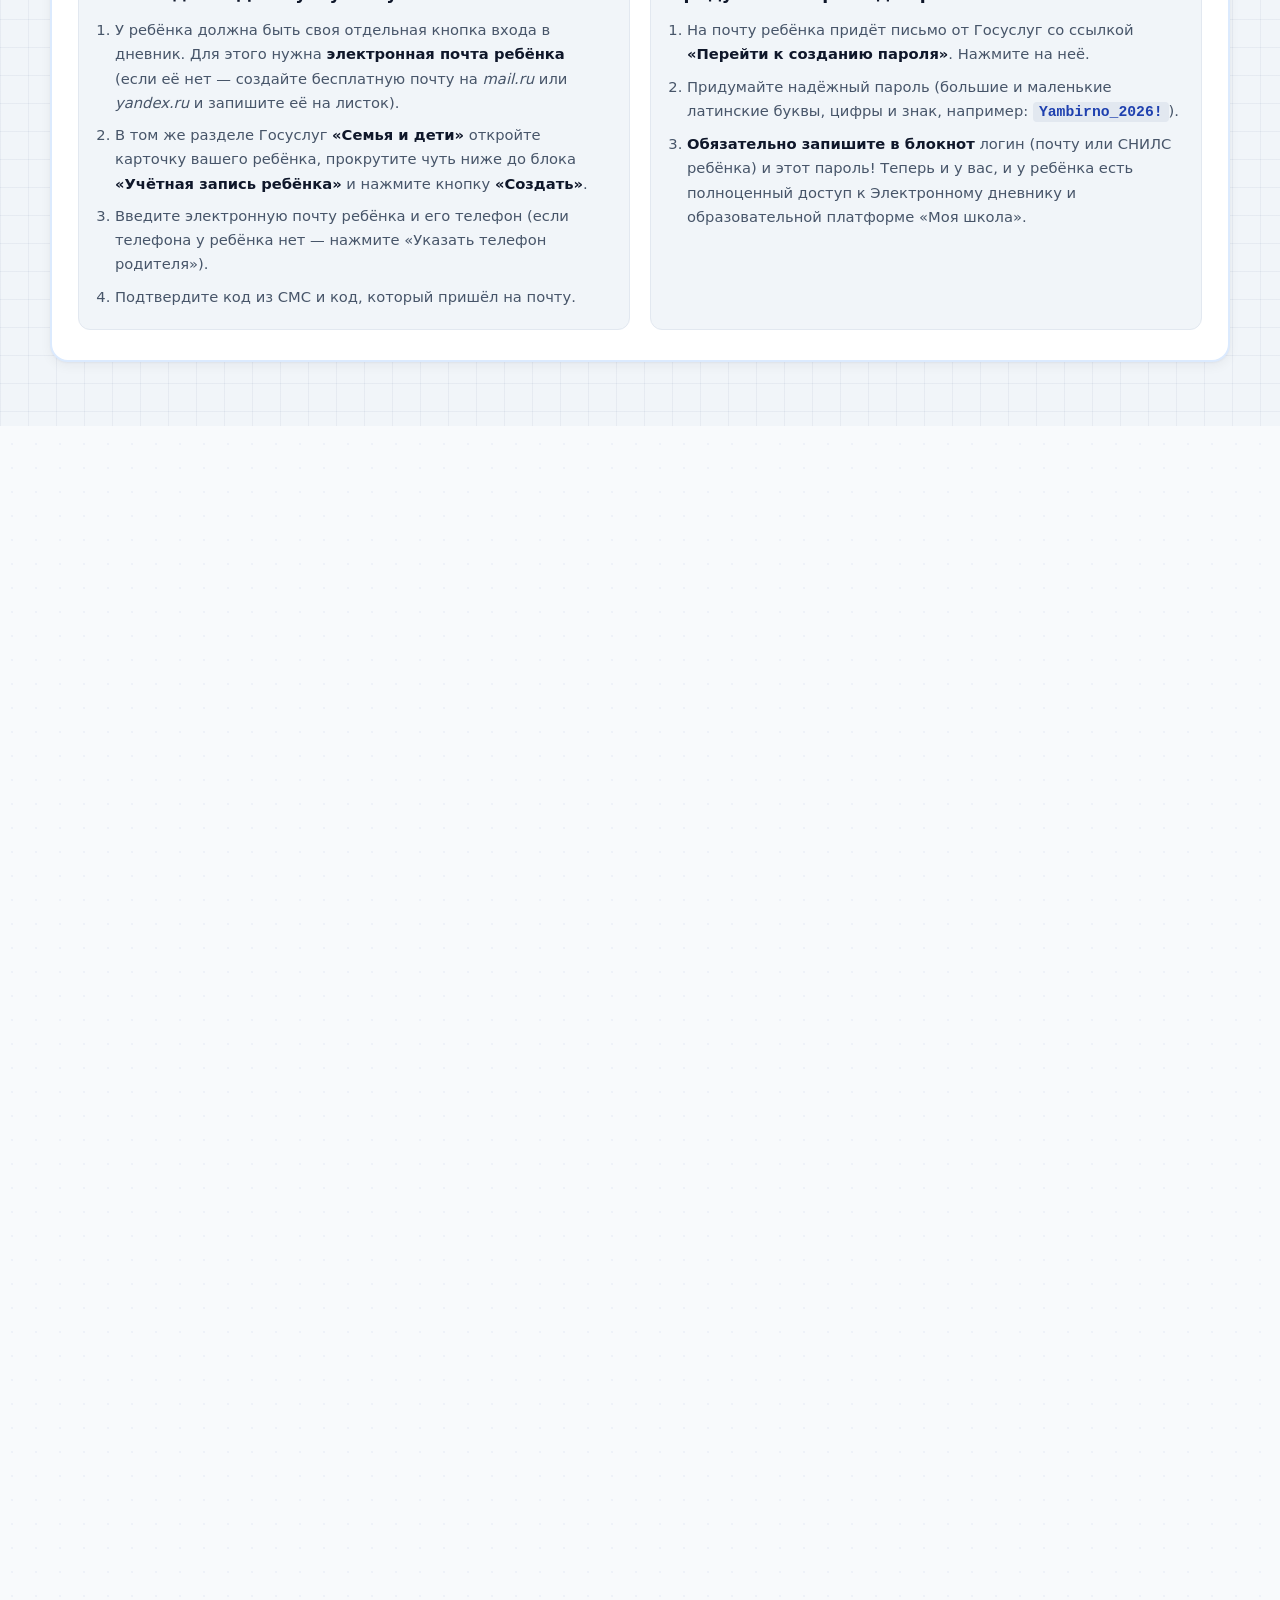
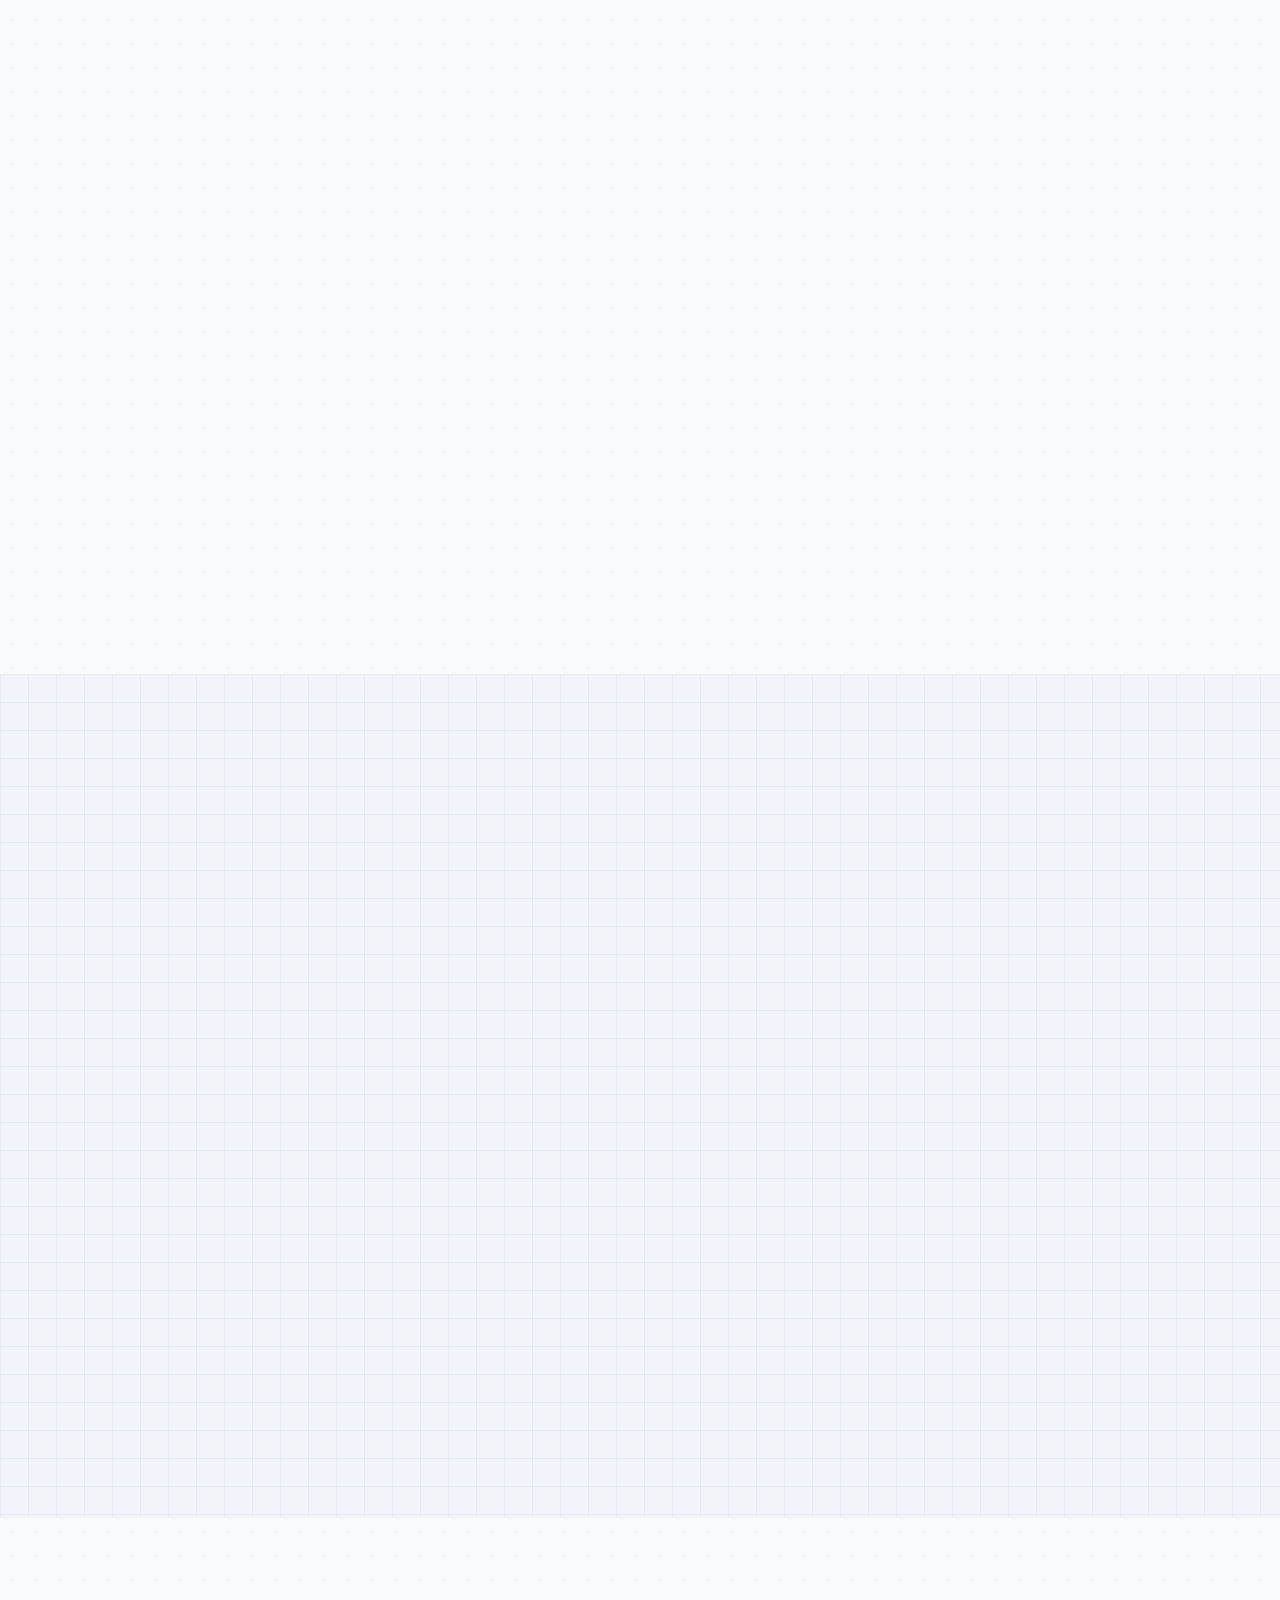
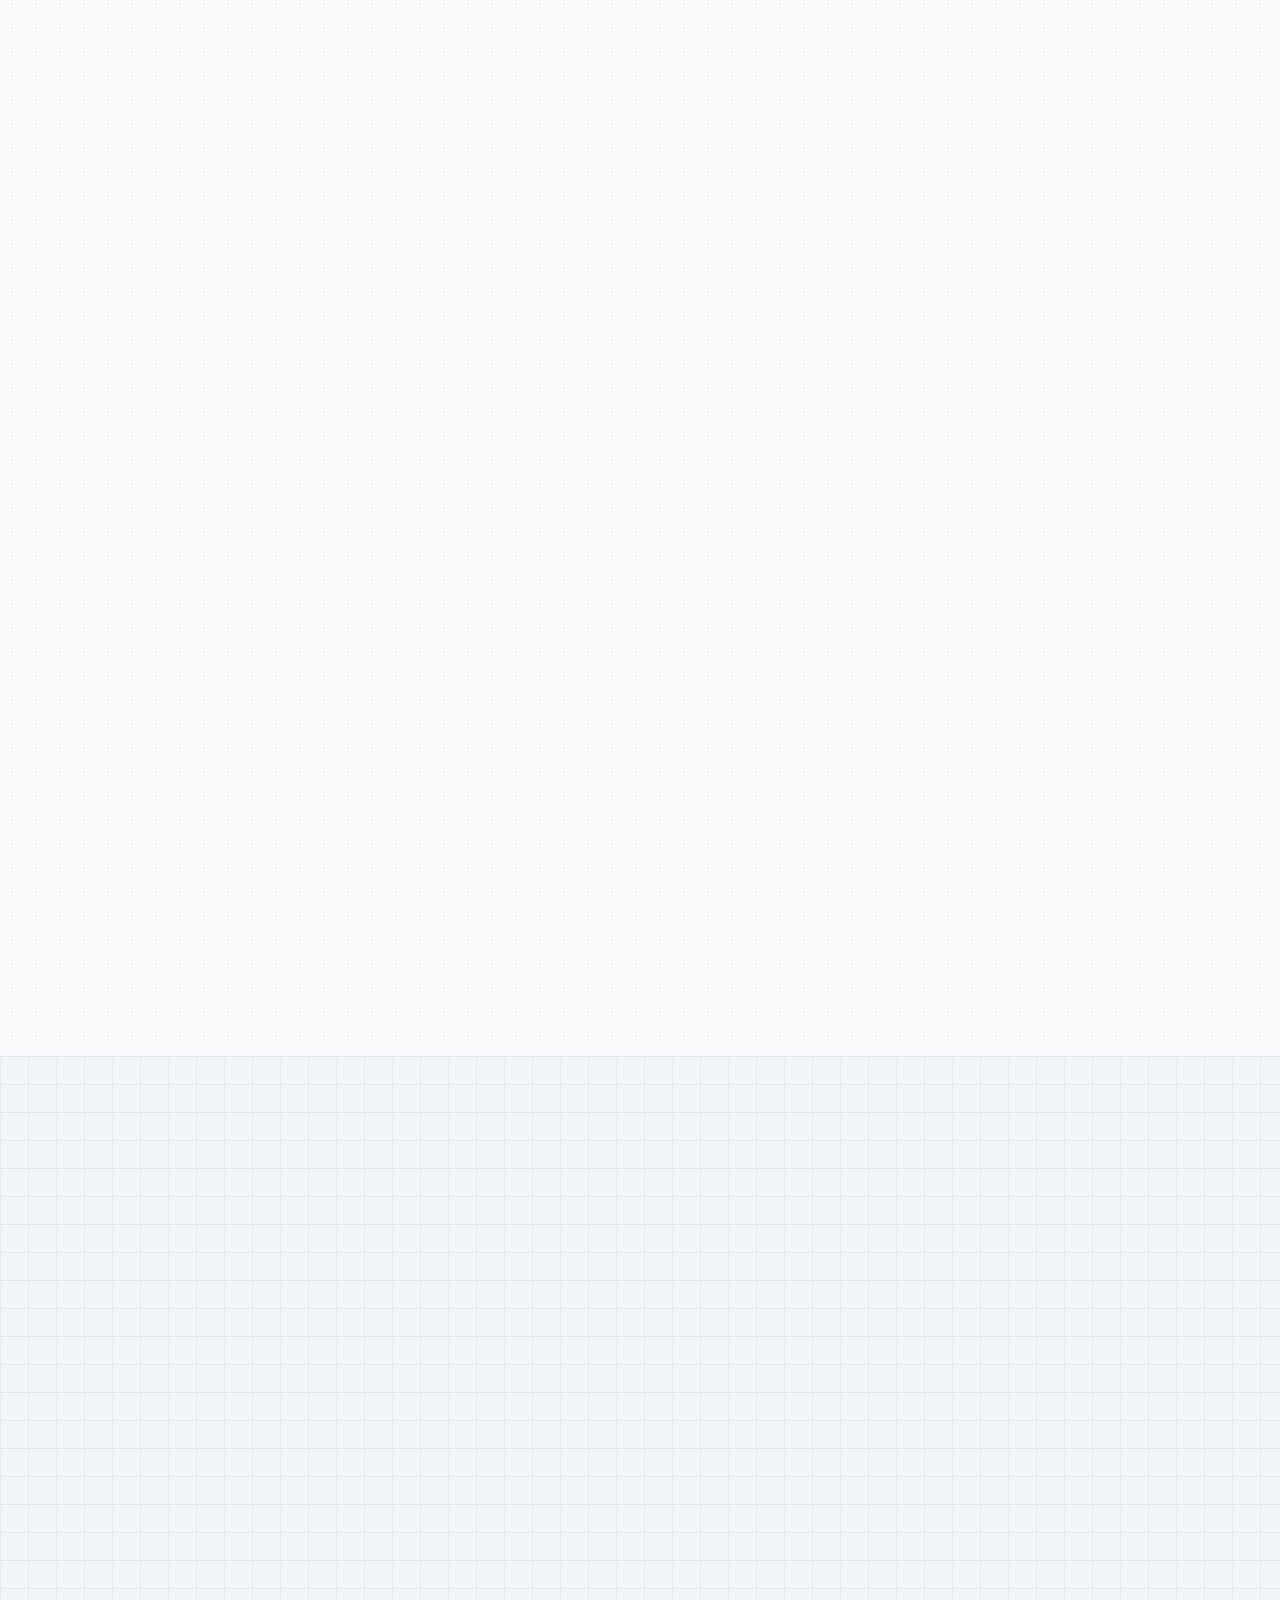
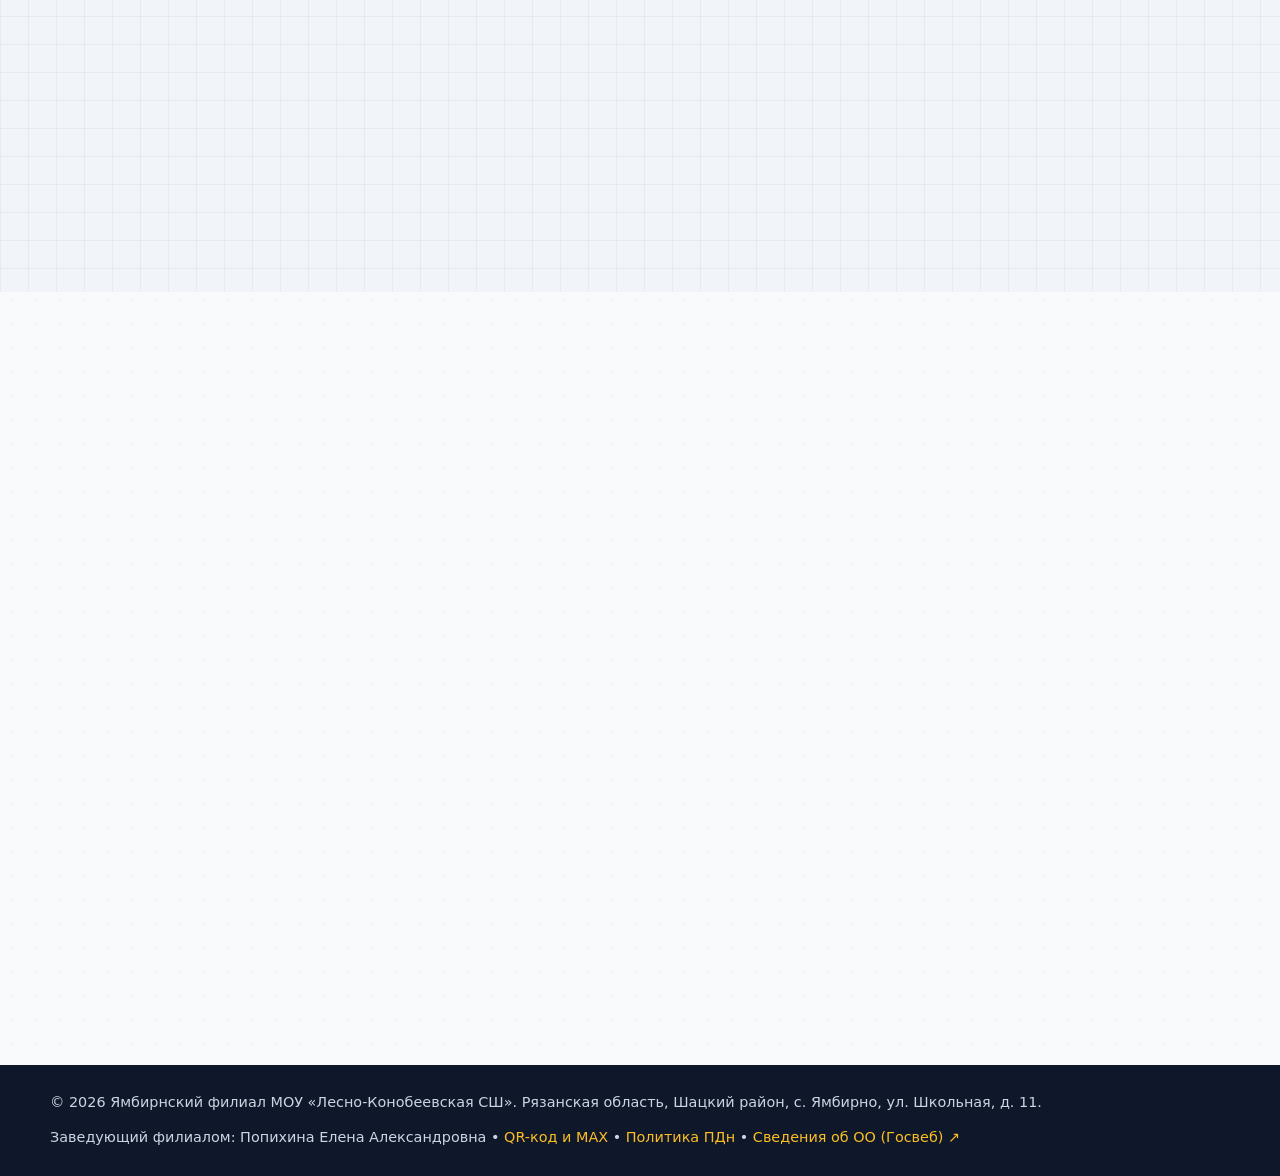
==== commit 47570dd8: "Update index.html" ====
--- a/index.html
+++ b/index.html
@@ -319,6 +319,11 @@
       <path d="M9.4 20.2h5.2" stroke="url(#yamb-g-amber)" stroke-width="1.95" stroke-linecap="round"/>
     </symbol>
 
+    <symbol id="ico-step" viewBox="0 0 24 24">
+      <path class="ico-base" d="M7.2 6.4 17.6 12 7.2 17.6V6.4Z" fill="url(#yamb-g-amber)" opacity="0.34"/>
+      <path class="ico-accent ico-part-moving" d="M7.2 6.4 17.6 12 7.2 17.6V6.4Z" fill="none" stroke="url(#yamb-g-amber)" stroke-width="1.85" stroke-linejoin="round"/>
+    </symbol>
+
     <symbol id="ico-next" viewBox="0 0 24 24">
       <path class="ico-base" d="M4.6 7.2 12 12l-7.4 4.8V7.2ZM13.4 7.2 20.8 12l-7.4 4.8V7.2Z" fill="url(#yamb-g-amber)" opacity="0.34"/>
       <path class="ico-accent ico-part-moving" d="M4.6 7.2 12 12l-7.4 4.8V7.2ZM13.4 7.2 20.8 12l-7.4 4.8V7.2Z" fill="none" stroke="url(#yamb-g-amber)" stroke-width="1.8" stroke-linejoin="round"/>
@@ -661,7 +666,11 @@
                   <svg class="ui-ico" width="14" height="14" aria-hidden="true"><use href="#ico-idea"></use></svg>
                   <span id="chalkboard-quiz-label">Решить самому</span>
                 </button>
-                <button type="button" id="chalkboard-next-btn" class="chalk-btn" title="Переключить на следующий класс">
+                <button type="button" id="chalkboard-next-task-btn" class="chalk-btn" title="Показать следующую задачу">
+                  <svg class="ui-ico" width="14" height="14" aria-hidden="true"><use href="#ico-step"></use></svg>
+                  <span>След. задача</span>
+                </button>
+                <button type="button" id="chalkboard-next-btn" class="chalk-btn" title="Перейти сразу к следующему классу (1–9)">
                   <svg class="ui-ico" width="14" height="14" aria-hidden="true"><use href="#ico-next"></use></svg>
                   <span>След. класс</span>
                 </button>
@@ -670,7 +679,7 @@
 
             <div class="chalkboard-stage" id="chalkboard-stage">
               <div class="chalkboard-content" id="chalkboard-content">
-                <div class="chalk-topic-line" id="chalkboard-topic">Тема урока: Сложение чисел</div>
+                <div class="chalk-topic-line" id="chalkboard-topic">Тема урока: Сложение чисел в пределах 10</div>
                 <div class="chalk-math-line">
                   <span id="chalkboard-problem" class="chalk-problem-text"></span>
                   <span id="chalkboard-steps" class="chalk-steps-text"></span>
@@ -691,7 +700,7 @@
                 <span class="chalk-piece chalk-blue"></span>
                 <span class="chalk-sponge"></span>
               </div>
-              <span class="chalkboard-progress-label" id="chalkboard-step-counter">Ступень 1 из 9</span>
+              <span class="chalkboard-progress-label" id="chalkboard-step-counter">1 класс • Задача 1 из 3</span>
             </div>
           </div>
         </div>
@@ -1182,7 +1191,6 @@
         </div>
       </div>
     </section>
-
     <section id="teachers" class="section">
       <div class="container">
         <div class="section-header reveal">
--- a/styles.css
+++ b/styles.css
@@ -1136,6 +1136,7 @@
   display: flex;
   align-items: center;
   gap: 6px;
+  flex-wrap: wrap;
 }
 
 .chalk-btn {
@@ -2217,11 +2218,15 @@
 .pub-card-media {
   position: relative;
   width: 100%;
-  aspect-ratio: 16 / 10;
-  background: #e2e8f0;
+  aspect-ratio: 4 / 3;
+  background: linear-gradient(145deg, #f8fafc 0%, #eff6ff 100%);
+  padding: 6px;
   overflow: hidden;
   cursor: pointer;
   border-bottom: 1px solid var(--border);
+  display: flex;
+  align-items: center;
+  justify-content: center;
 }
 
 .pub-card-media:focus-visible {
@@ -2232,7 +2237,8 @@
 .pub-card-img {
   width: 100%;
   height: 100%;
-  object-fit: cover;
+  object-fit: contain;
+  border-radius: 6px;
   transition: transform 450ms var(--ease-out-expo), opacity 240ms ease;
 }
 
@@ -2245,7 +2251,7 @@
   background: linear-gradient(
     90deg,
     transparent 0%,
-    rgba(255, 255, 255, 0.24) 50%,
+    rgba(255, 255, 255, 0.35) 50%,
     transparent 100%
   );
   transform: translate3d(-100%, 0, 0);
@@ -2280,7 +2286,7 @@
 
 @media (hover: hover) and (pointer: fine) {
   .pub-card-media:hover .pub-card-img {
-    transform: scale(1.05);
+    transform: scale(1.03);
   }
 }
 
@@ -2323,7 +2329,7 @@
   border: 2px solid var(--border);
   border-radius: 6px;
   overflow: hidden;
-  background: #e2e8f0;
+  background: #f1f5f9;
   cursor: pointer;
   transition: border-color var(--dur-micro) ease, transform var(--dur-micro) var(--ease-out-expo);
 }
@@ -2411,8 +2417,7 @@
 }
 
 .pub-excerpt-masked.is-expanded {
-  -webkit-mask-image: none;
-  mask-image: none;
+  display: none;
 }
 
 .pub-expand-wrap {
@@ -2429,10 +2434,215 @@
 
 .pub-expand-inner {
   overflow: hidden;
+  min-width: 0;
 }
 
 .pub-card-excerpt-rest {
   margin-bottom: 14px;
+}
+
+/* === Журнальное автоформатирование текстов публикаций из Google Таблицы === */
+.pub-rich-body {
+  display: flex;
+  flex-direction: column;
+  gap: 14px;
+  font-size: 1rem;
+  line-height: 1.7;
+  color: var(--text-main);
+  white-space: normal;
+  max-width: var(--measure-prose);
+  min-width: 0;
+}
+
+.pub-rich-body--compact {
+  gap: 10px;
+  font-size: 0.92rem;
+  line-height: 1.62;
+  margin-bottom: 14px;
+  max-width: 100%;
+}
+
+.pub-rich-p {
+  margin: 0;
+  color: var(--text-muted);
+  overflow-wrap: break-word;
+}
+
+.pub-rich-lead {
+  color: var(--text-main);
+  font-weight: 500;
+}
+
+.pub-rich-subheading {
+  font-size: 1.02rem;
+  font-weight: 800;
+  color: var(--primary-hover);
+  margin: 4px 0 -2px;
+  line-height: 1.35;
+}
+
+.pub-rich-body--compact .pub-rich-subheading {
+  font-size: 0.95rem;
+}
+
+.pub-rich-list {
+  list-style: none;
+  display: flex;
+  flex-direction: column;
+  gap: 10px;
+  margin: 0;
+  padding: 0;
+}
+
+.pub-rich-list-item {
+  display: flex;
+  align-items: flex-start;
+  gap: 11px;
+  padding: 12px 14px;
+  border-radius: var(--radius-md);
+  background: var(--bg-alt);
+  border: 1px solid var(--border);
+  border-left: 4px solid var(--primary);
+  min-width: 0;
+}
+
+.pub-rich-body--compact .pub-rich-list-item {
+  padding: 9px 11px;
+  gap: 9px;
+}
+
+.pub-rich-num {
+  width: 26px;
+  height: 26px;
+  border-radius: 50%;
+  background: #dbeafe;
+  color: var(--primary);
+  font-size: 0.82rem;
+  font-weight: 800;
+  font-variant-numeric: tabular-nums;
+  display: inline-flex;
+  align-items: center;
+  justify-content: center;
+  flex-shrink: 0;
+  margin-top: 1px;
+}
+
+.pub-rich-item-text {
+  flex: 1 1 auto;
+  min-width: 0;
+  color: var(--text-muted);
+  overflow-wrap: break-word;
+}
+
+.pub-rich-item-title {
+  color: var(--text-main);
+  font-weight: 800;
+}
+
+.pub-myth-list {
+  display: flex;
+  flex-direction: column;
+  gap: 12px;
+}
+
+.pub-myth-card {
+  border-radius: var(--radius-md);
+  border: 1px solid var(--border);
+  overflow: hidden;
+  box-shadow: var(--shadow-sm);
+  min-width: 0;
+}
+
+.pub-myth-row,
+.pub-truth-row {
+  display: flex;
+  flex-direction: column;
+  gap: 5px;
+  padding: 12px 14px;
+  min-width: 0;
+}
+
+.pub-rich-body--compact .pub-myth-row,
+.pub-rich-body--compact .pub-truth-row {
+  padding: 10px 12px;
+}
+
+.pub-myth-row {
+  background: #fef2f2;
+  border-bottom: 1px solid #fecaca;
+}
+
+.pub-truth-row {
+  background: #f0fdf4;
+}
+
+.pub-pill-myth,
+.pub-pill-truth {
+  align-self: flex-start;
+  display: inline-flex;
+  align-items: center;
+  font-size: 0.72rem;
+  font-weight: 800;
+  text-transform: uppercase;
+  letter-spacing: 0.04em;
+  padding: 2px 9px;
+  border-radius: 999px;
+  color: #ffffff;
+}
+
+.pub-pill-myth {
+  background: var(--danger);
+}
+
+.pub-pill-truth {
+  background: var(--success);
+}
+
+.pub-myth-text {
+  color: #7f1d1d;
+  font-weight: 700;
+  overflow-wrap: break-word;
+}
+
+.pub-truth-text {
+  color: #14532d;
+  overflow-wrap: break-word;
+}
+
+.pub-callout {
+  padding: 13px 15px;
+  border-radius: var(--radius-md);
+  background: linear-gradient(135deg, #eff6ff 0%, #f0fdf4 100%);
+  border: 1px solid #bfdbfe;
+  border-left: 4px solid var(--success);
+  color: var(--text-main);
+  font-weight: 600;
+  overflow-wrap: break-word;
+}
+
+.pub-rich-body--compact .pub-callout {
+  padding: 10px 12px;
+}
+
+.pub-tel-link {
+  display: inline-block;
+  font-weight: 800;
+  font-variant-numeric: tabular-nums;
+  color: var(--primary);
+  background: #ffffff;
+  border: 1px solid #bfdbfe;
+  border-radius: 6px;
+  padding: 1px 7px;
+  white-space: nowrap;
+  text-decoration: none;
+}
+
+@media (hover: hover) and (pointer: fine) {
+  .pub-tel-link:hover {
+    background: var(--primary);
+    color: #ffffff;
+    border-color: var(--primary);
+  }
 }
 
 .pub-card-footer {
@@ -2607,7 +2817,6 @@
   font-size: 1.02rem;
   line-height: 1.72;
   color: var(--text-main);
-  white-space: pre-line;
   max-width: var(--measure-prose);
 }
 
@@ -2621,7 +2830,6 @@
   background: var(--bg-alt);
   border-top: 1px solid var(--border);
 }
-
 .section {
   padding: 64px 0;
 }
@@ -2886,19 +3094,42 @@
 }
 
 .teacher-photo-wrap {
+  position: relative;
   width: 96px;
   height: 96px;
   border-radius: 50%;
   overflow: hidden;
   margin-bottom: 14px;
   border: 3px solid #dbeafe;
+  background: #e2e8f0;
   flex-shrink: 0;
+}
+
+.teacher-photo-wrap.is-loading::after {
+  content: "";
+  position: absolute;
+  inset: 0;
+  background: linear-gradient(
+    90deg,
+    transparent 0%,
+    rgba(255, 255, 255, 0.72) 50%,
+    transparent 100%
+  );
+  transform: translate3d(-100%, 0, 0);
+  animation: skeletonSweep 1.3s var(--ease-in-out) infinite;
+  pointer-events: none;
+  z-index: 2;
 }
 
 .teacher-photo {
   width: 100%;
   height: 100%;
   object-fit: cover;
+  transition: opacity 240ms ease;
+}
+
+.teacher-photo-wrap.is-loading .teacher-photo {
+  opacity: 0;
 }
 
 .teacher-badge {
@@ -4420,7 +4651,8 @@
 body.visually-impaired .pub-modal-photo-item.is-loading::before,
 body.visually-impaired .pub-modal-photo-item.is-loading::after,
 body.visually-impaired .lightbox-img-container.is-loading::before,
-body.visually-impaired .lightbox-img-container.is-loading::after {
+body.visually-impaired .lightbox-img-container.is-loading::after,
+body.visually-impaired .teacher-photo-wrap.is-loading::after {
   display: none !important;
 }
 
@@ -4478,9 +4710,29 @@
 body.visually-impaired .nav-cta-btn,
 body.visually-impaired .live-badge-tag,
 body.visually-impaired .grade-pill,
-body.visually-impaired .day-pill {
+body.visually-impaired .day-pill,
+body.visually-impaired .pub-tel-link {
   white-space: normal !important;
   overflow-wrap: anywhere;
+}
+
+body.visually-impaired .pub-rich-list-item,
+body.visually-impaired .pub-myth-card,
+body.visually-impaired .pub-callout,
+body.visually-impaired .pub-tel-link {
+  border: 2px solid var(--a11y-fg) !important;
+}
+
+body.visually-impaired .pub-myth-row {
+  border-bottom: 2px solid var(--a11y-fg) !important;
+}
+
+body.visually-impaired .pub-pill-myth,
+body.visually-impaired .pub-pill-truth,
+body.visually-impaired .pub-rich-num {
+  background-color: var(--a11y-fg) !important;
+  color: var(--a11y-bg) !important;
+  border: 2px solid var(--a11y-fg) !important;
 }
 
 body.visually-impaired .btn-a11y {
@@ -5005,7 +5257,8 @@
   .pub-modal-photo-item.is-loading::before,
   .pub-modal-photo-item.is-loading::after,
   .lightbox-img-container.is-loading::before,
-  .lightbox-img-container.is-loading::after {
+  .lightbox-img-container.is-loading::after,
+  .teacher-photo-wrap.is-loading::after {
     animation: none !important;
     transition: none !important;
     transform: none !important;
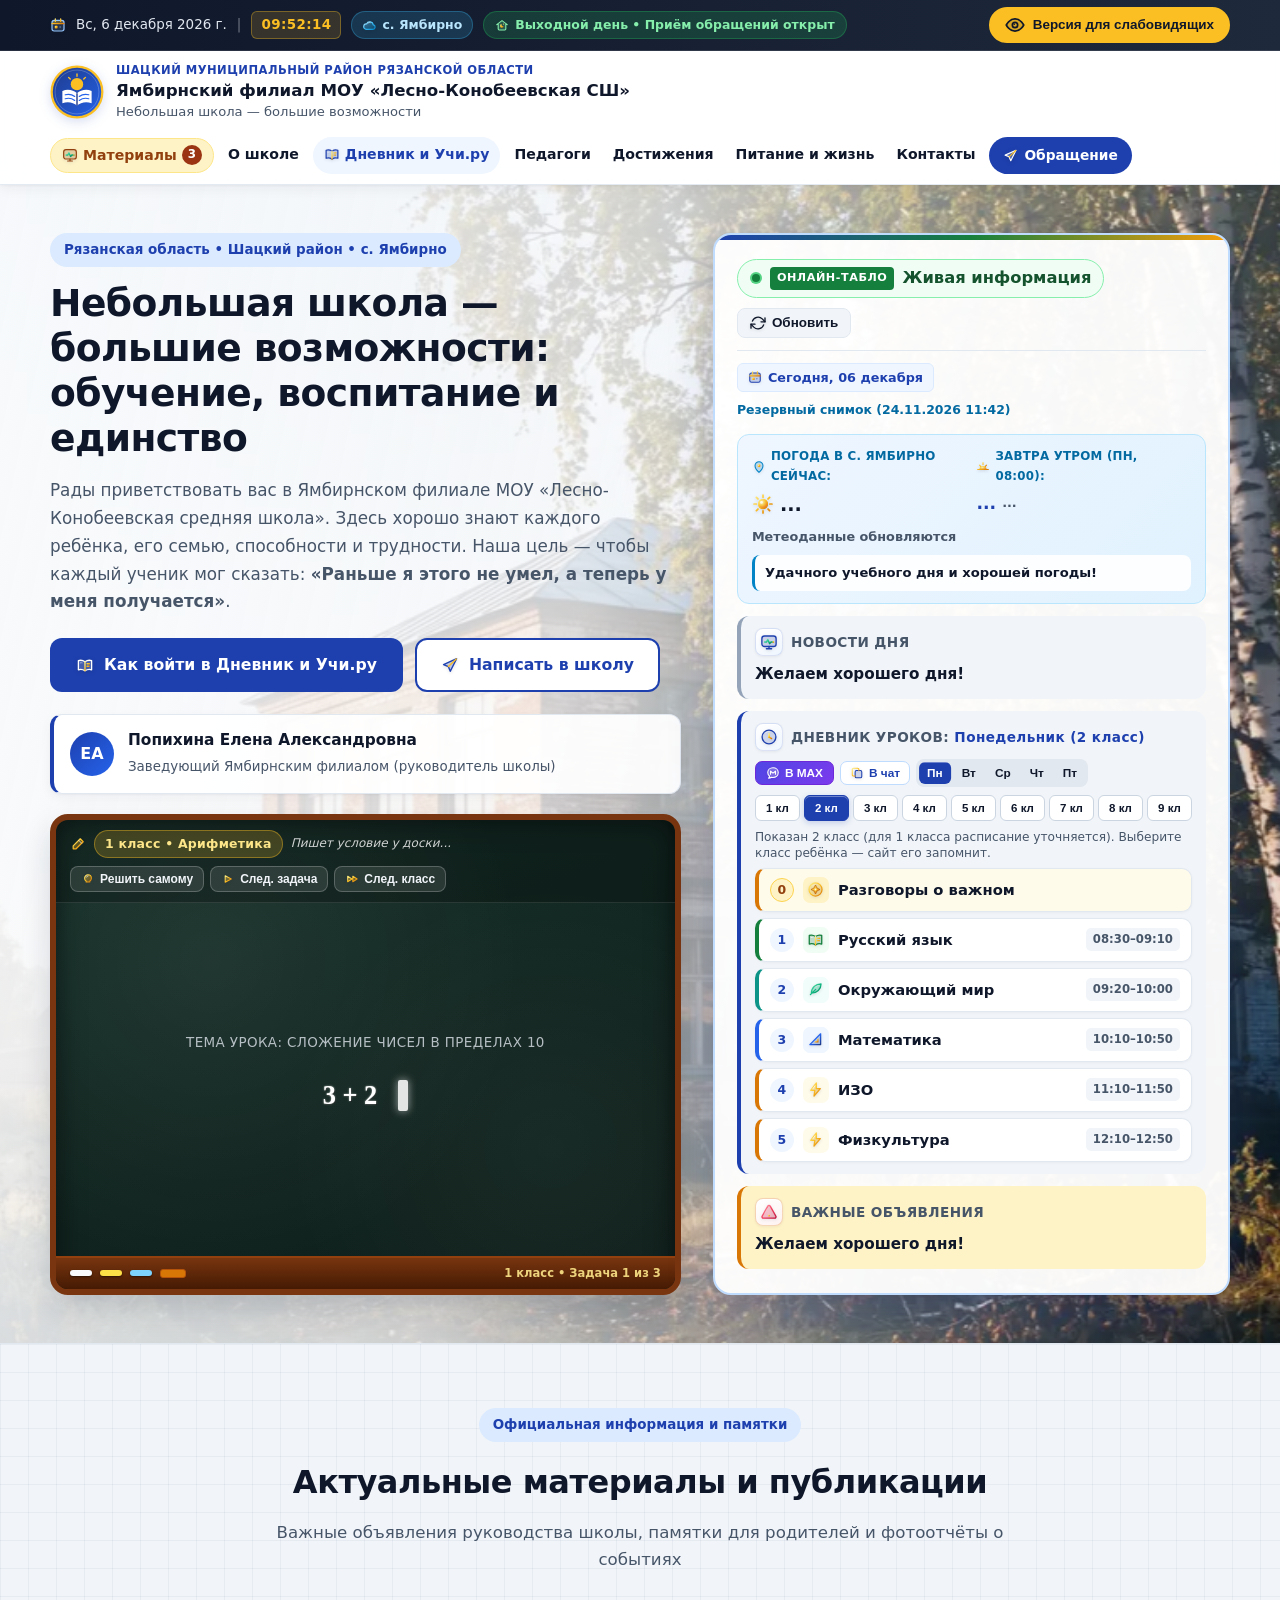
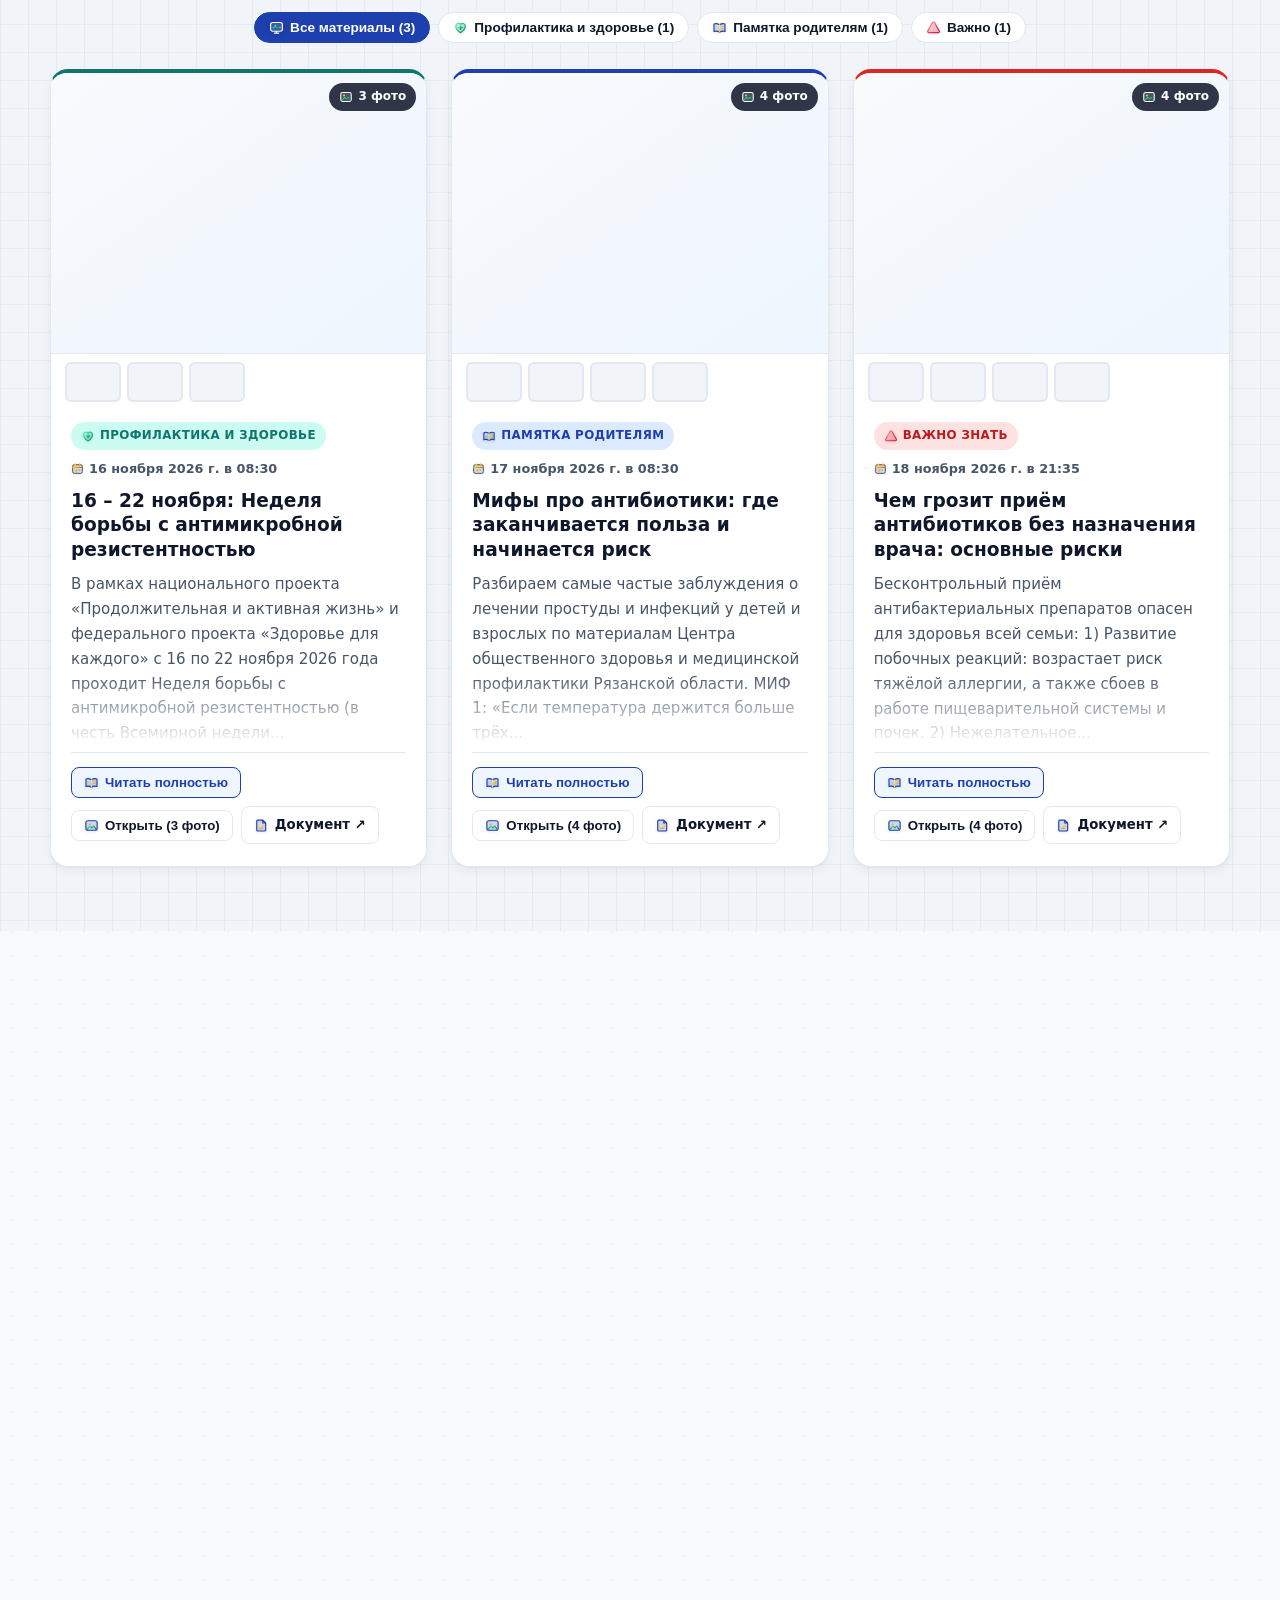
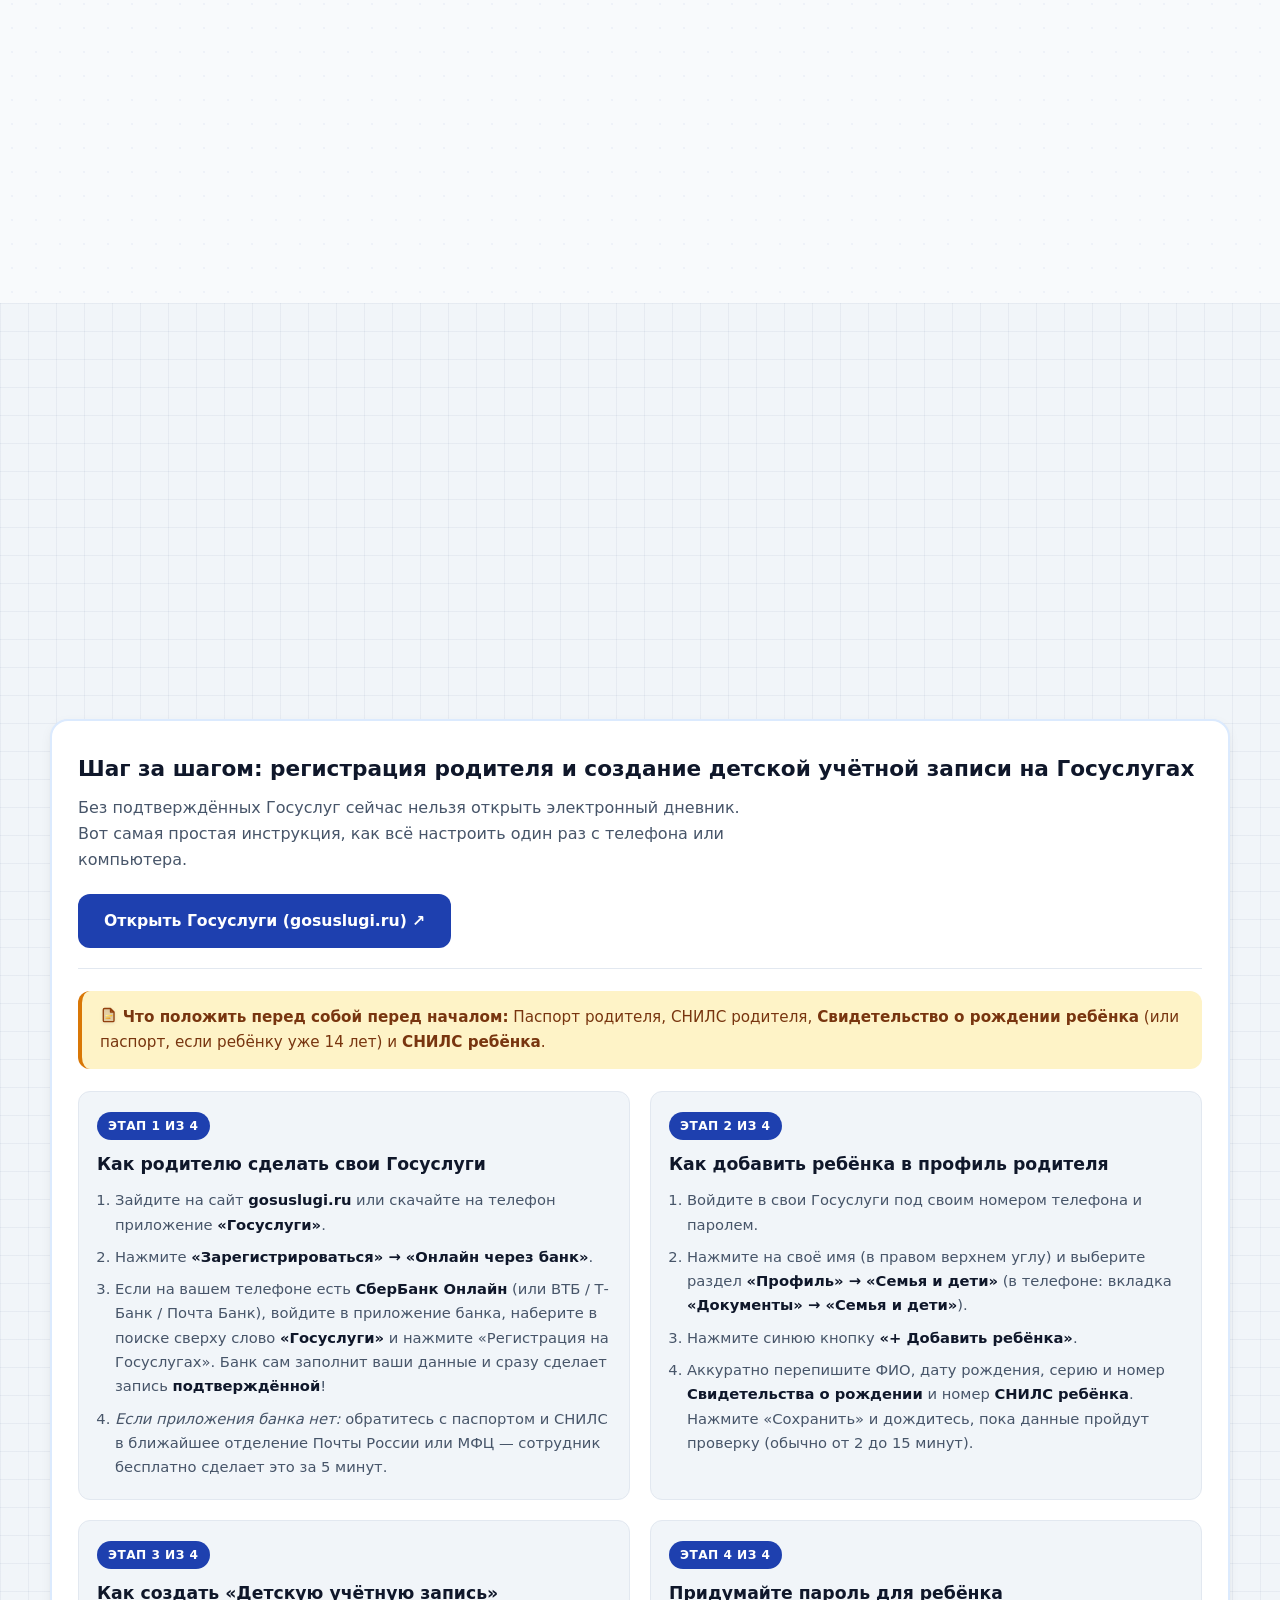
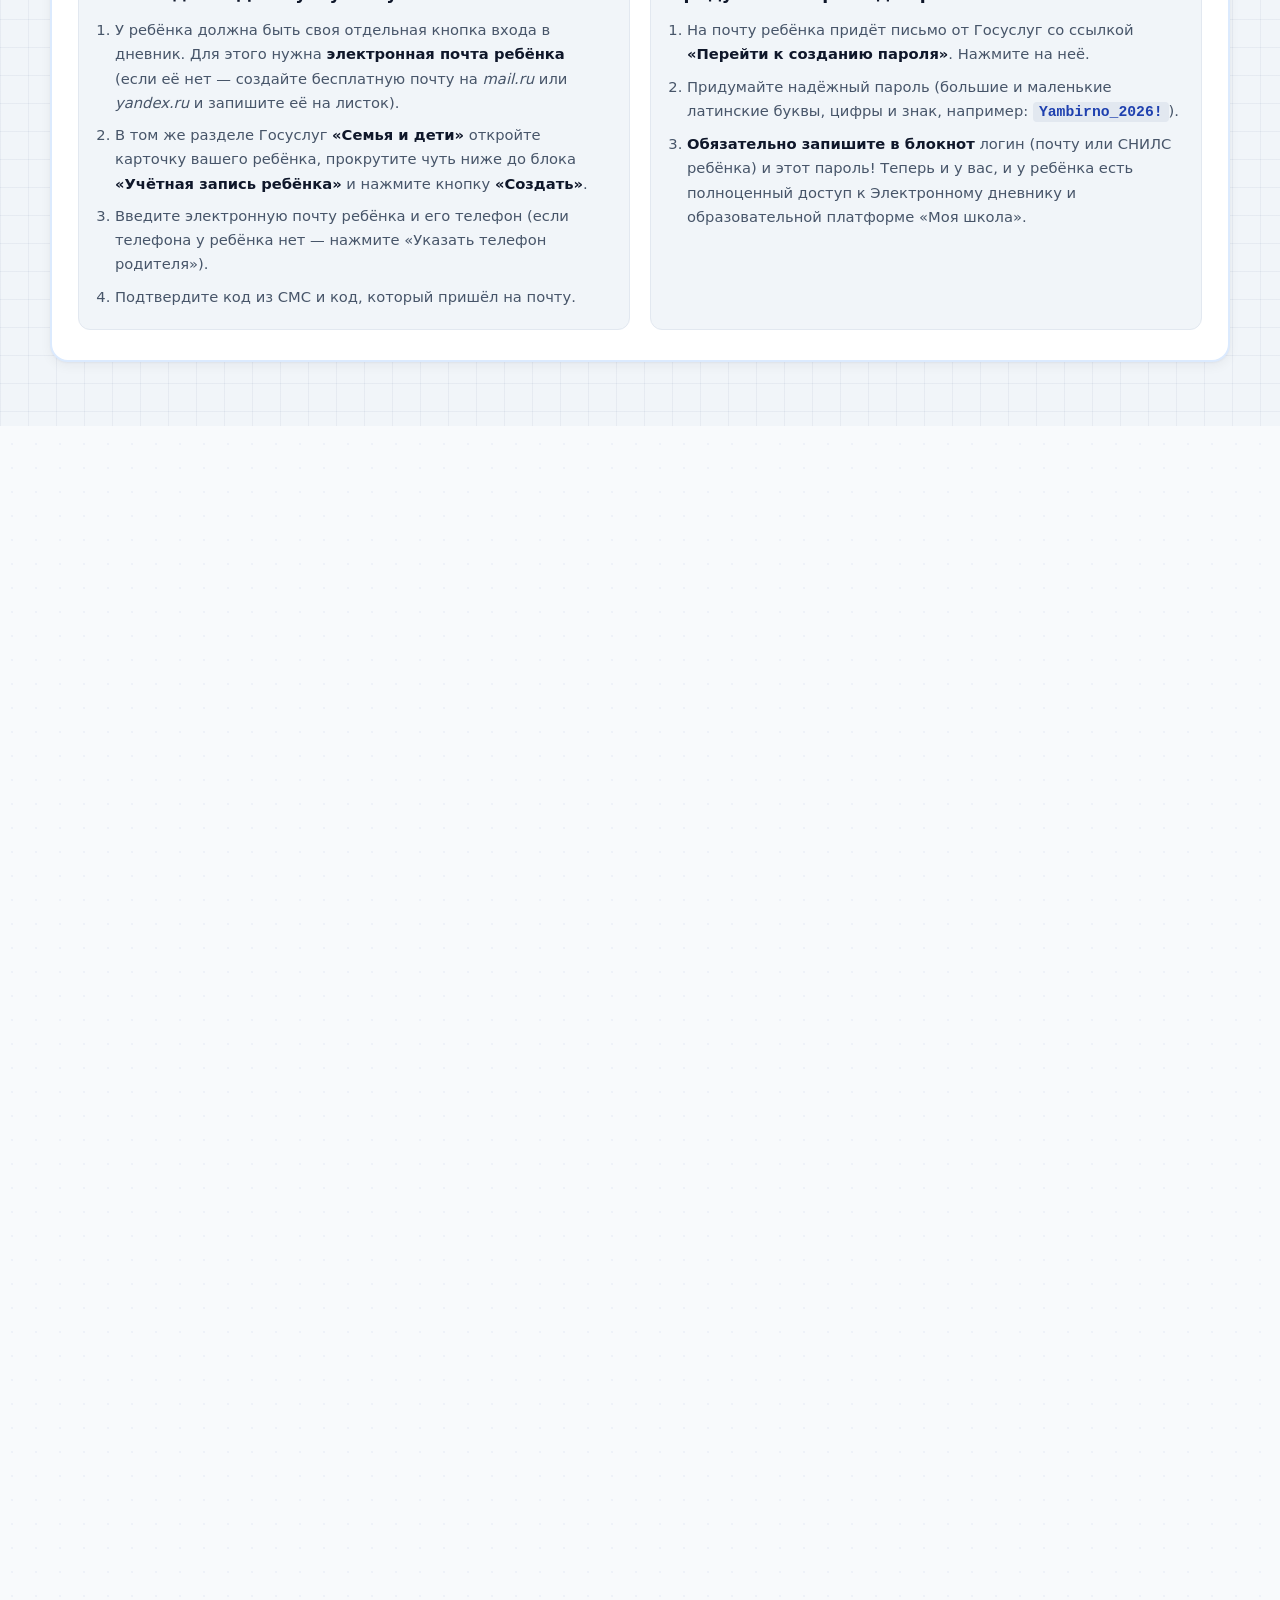
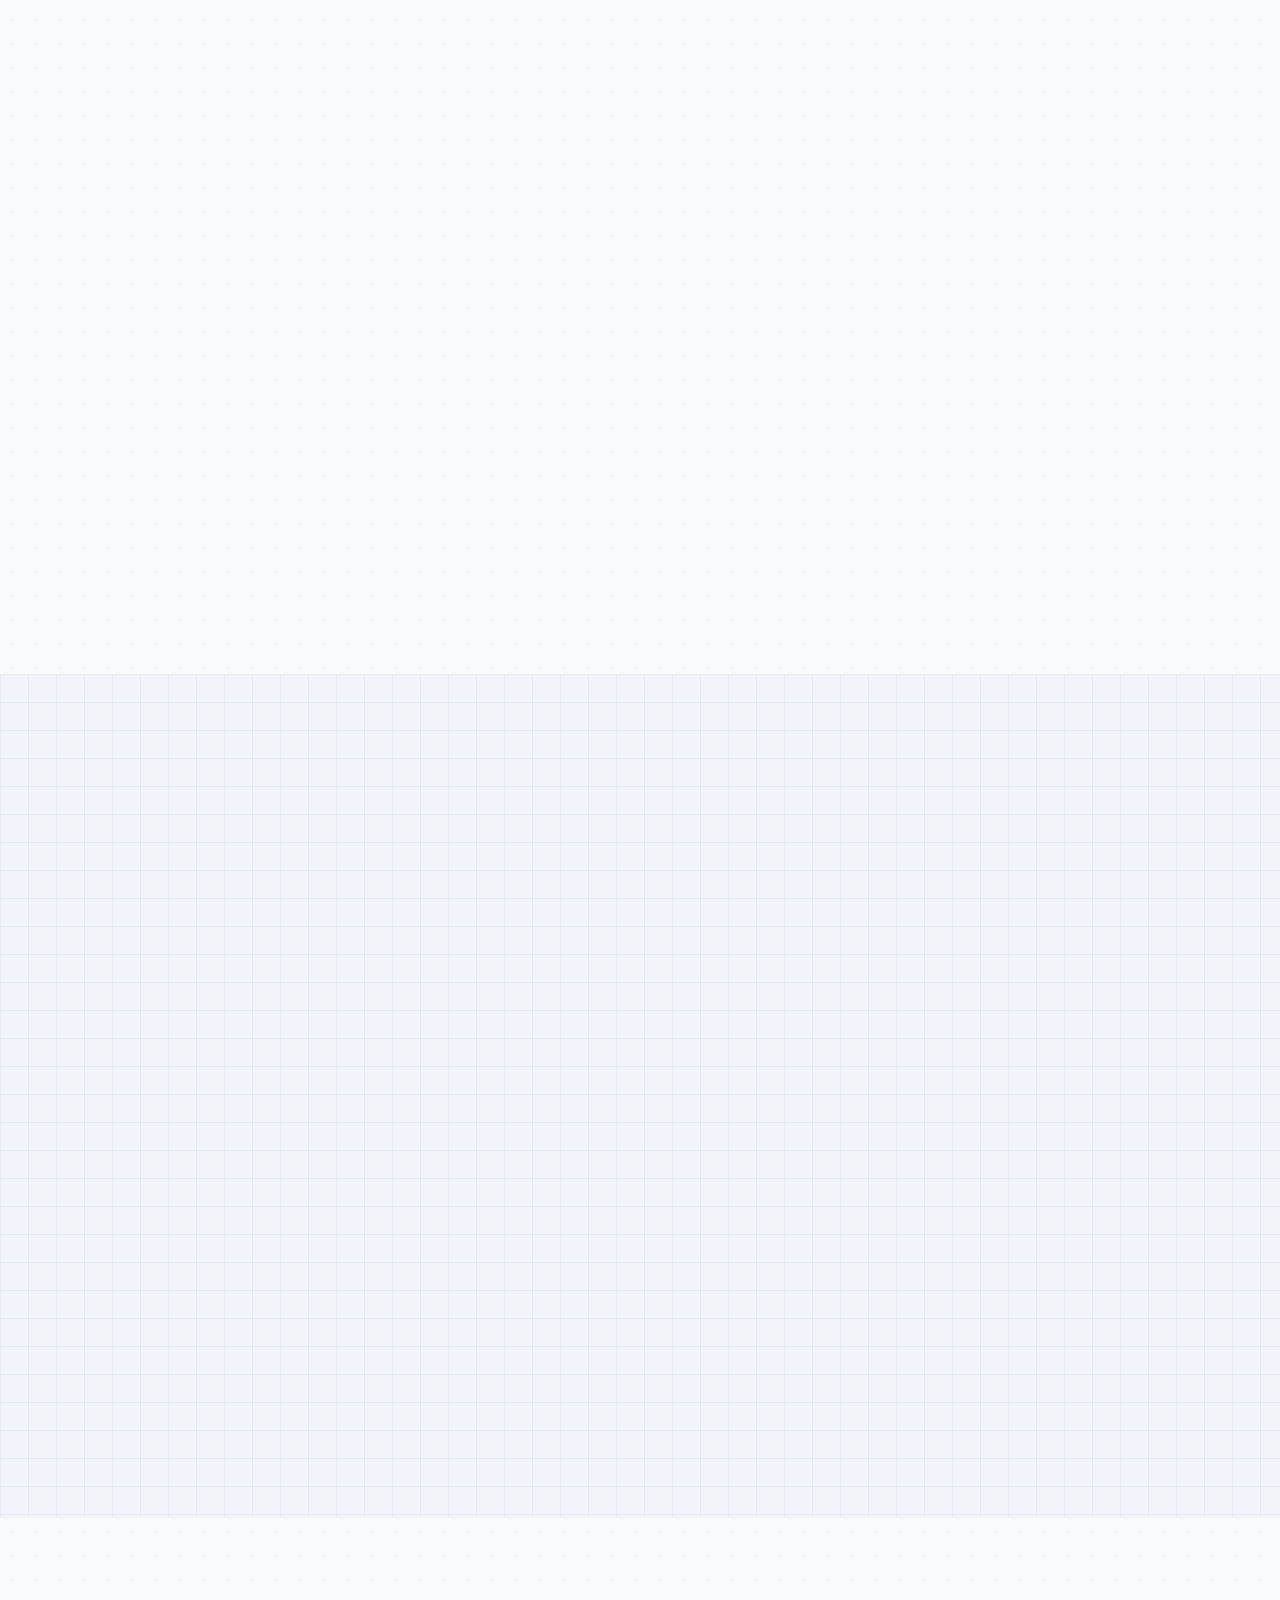
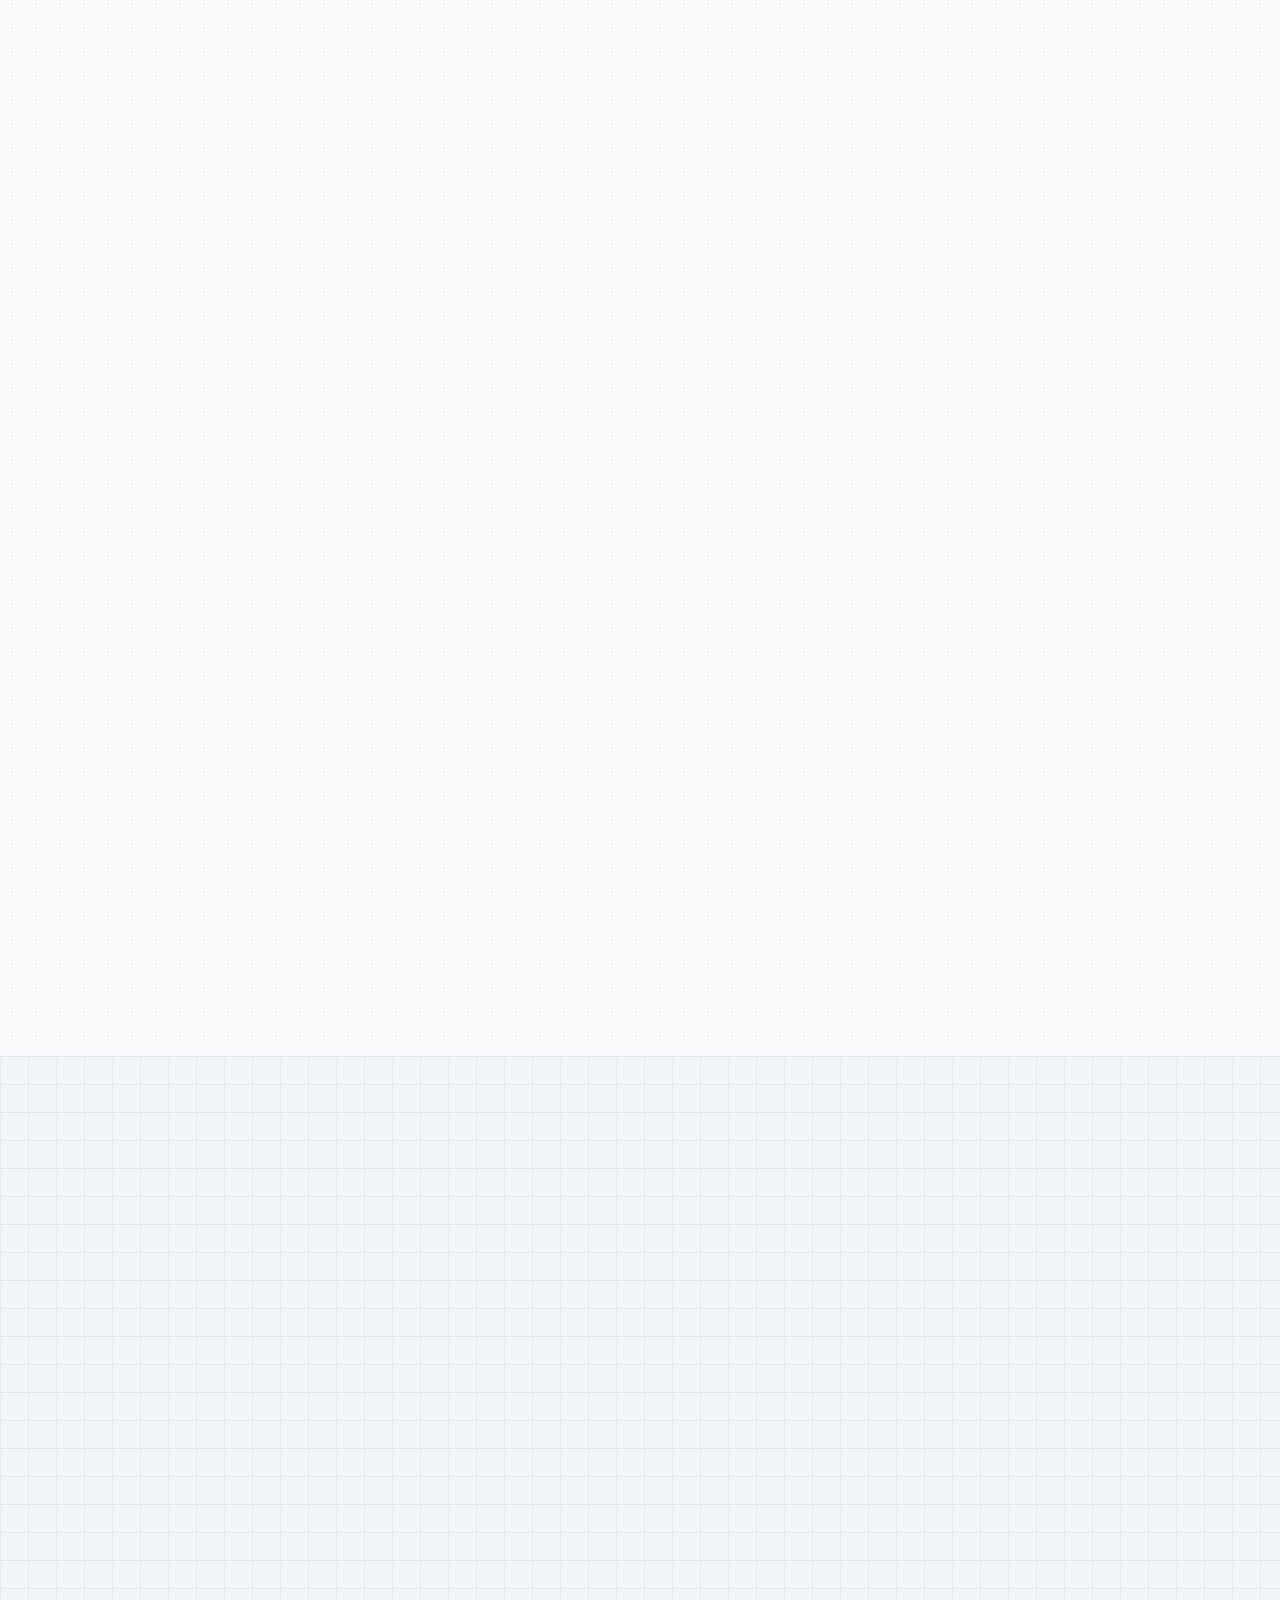
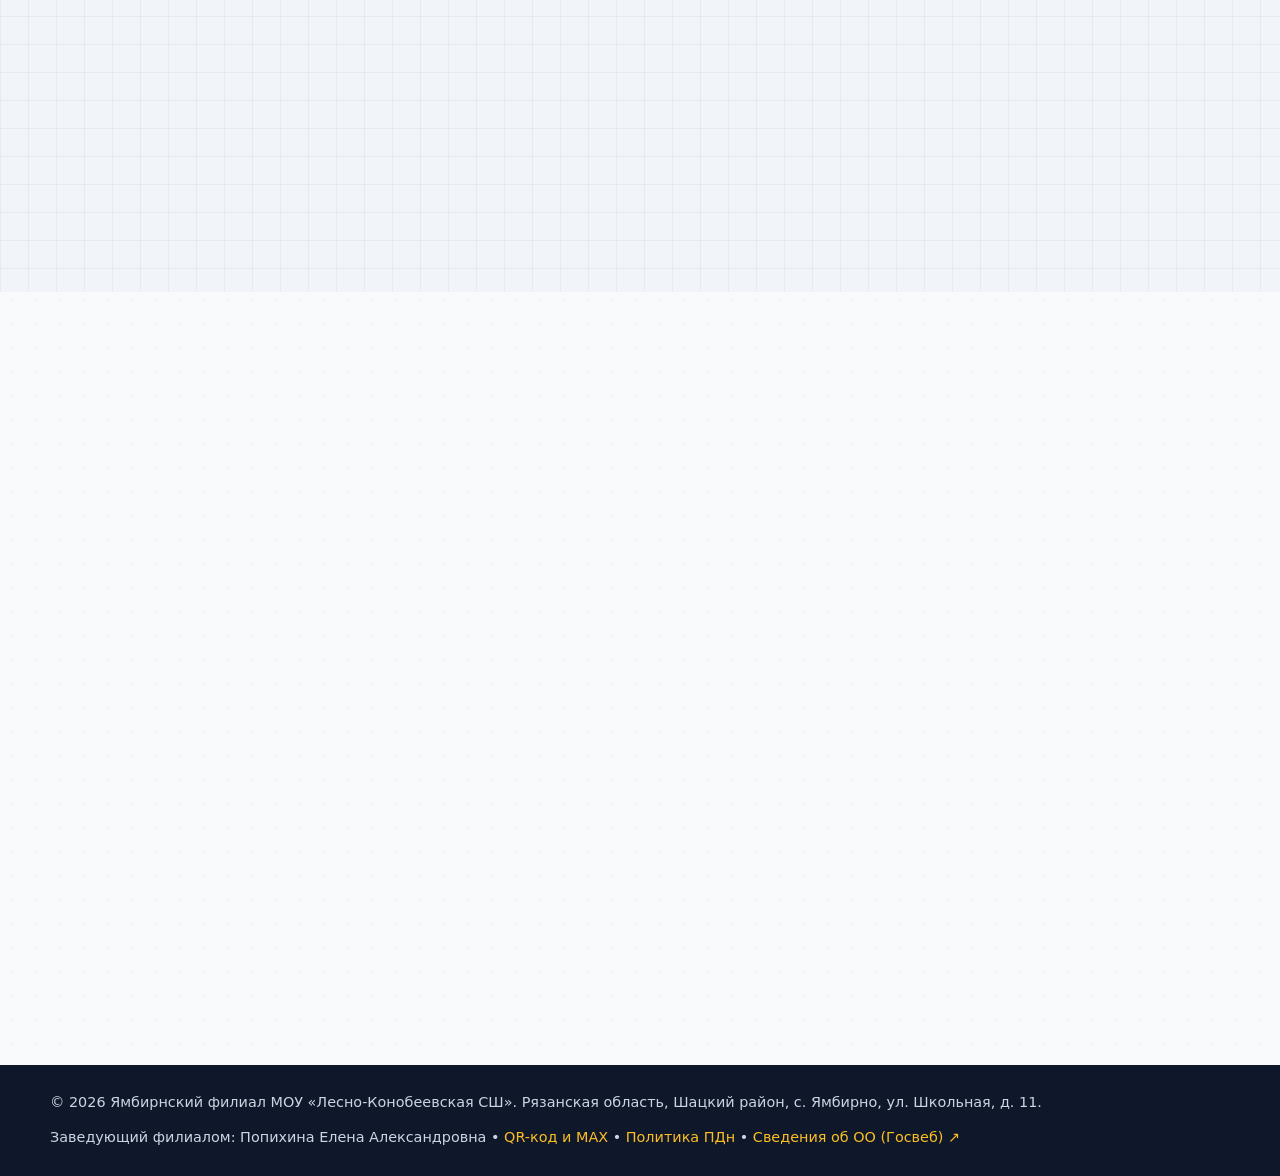
==== commit 7422152e: "Update index.html" ====
--- a/index.html
+++ b/index.html
@@ -1850,7 +1850,7 @@
 
       <div class="max-modal-body">
         <h3 id="max-modal-title" class="max-modal-title">Отправить в мессенджер MAX</h3>
-        <p id="max-modal-subtitle" class="max-modal-subtitle">Выберите, как открыть MAX: через установленное приложение или в браузере.</p>
+        <p id="max-modal-subtitle" class="max-modal-subtitle">Выберите удобный способ отправки в чат или канал MAX.</p>
 
         <div id="max-modal-poster-wrap" class="max-poster-wrap hidden">
           <img
@@ -1863,7 +1863,7 @@
             decoding="async"
           >
           <p id="max-poster-hint" class="max-poster-hint">
-            При нажатии на кнопку ниже <strong>QR-плакат (PNG)</strong> скопируется в буфер обмена, а ссылка и подпись передадутся в MAX. В выбранном чате просто нажмите <strong>Ctrl+V</strong>, чтобы прикрепить плакат.
+            Готовый <strong>QR-плакат (PNG)</strong> со ссылкой и описанием портала школы. На телефоне нажмите кнопку ниже — откроется выбор чатов MAX с прикреплённой картинкой; на компьютере плакат копируется в буфер для вставки через <strong>Ctrl+V</strong>.
           </p>
         </div>
 
@@ -1872,17 +1872,22 @@
         <div class="max-choice-grid">
           <button type="button" id="max-share-native-btn" class="btn btn-max btn-full hidden">
             <svg class="ui-ico" width="18" height="18" aria-hidden="true"><use href="#ico-max"></use></svg>
-            <span id="max-share-native-label">Отправить плакат и ссылку в MAX</span>
+            <span id="max-share-native-label">Отправить QR-плакат (PNG) в MAX</span>
           </button>
 
-          <button type="button" id="max-share-app-btn" class="btn btn-max btn-full">
+          <button type="button" id="max-share-link-only-btn" class="btn btn-secondary btn-full hidden">
+            <svg class="ui-ico" width="17" height="17" aria-hidden="true"><use href="#ico-link"></use></svg>
+            <span>Отправить только ссылку (без плаката)</span>
+          </button>
+
+          <button type="button" id="max-share-web-btn" class="btn btn-max btn-full">
+            <svg class="ui-ico" width="17" height="17" aria-hidden="true"><use href="#ico-laptop"></use></svg>
+            <span id="max-share-web-label">Скопировать и открыть MAX в браузере</span>
+          </button>
+
+          <button type="button" id="max-share-app-btn" class="btn btn-secondary btn-full">
             <svg class="ui-ico" width="18" height="18" aria-hidden="true"><use href="#ico-max"></use></svg>
-            <span>Открыть приложение MAX</span>
-          </button>
-
-          <button type="button" id="max-share-web-btn" class="btn btn-secondary btn-full">
-            <svg class="ui-ico" width="17" height="17" aria-hidden="true"><use href="#ico-laptop"></use></svg>
-            <span>Открыть MAX в браузере</span>
+            <span id="max-share-app-label">Скопировать и открыть приложение MAX</span>
           </button>
         </div>
 
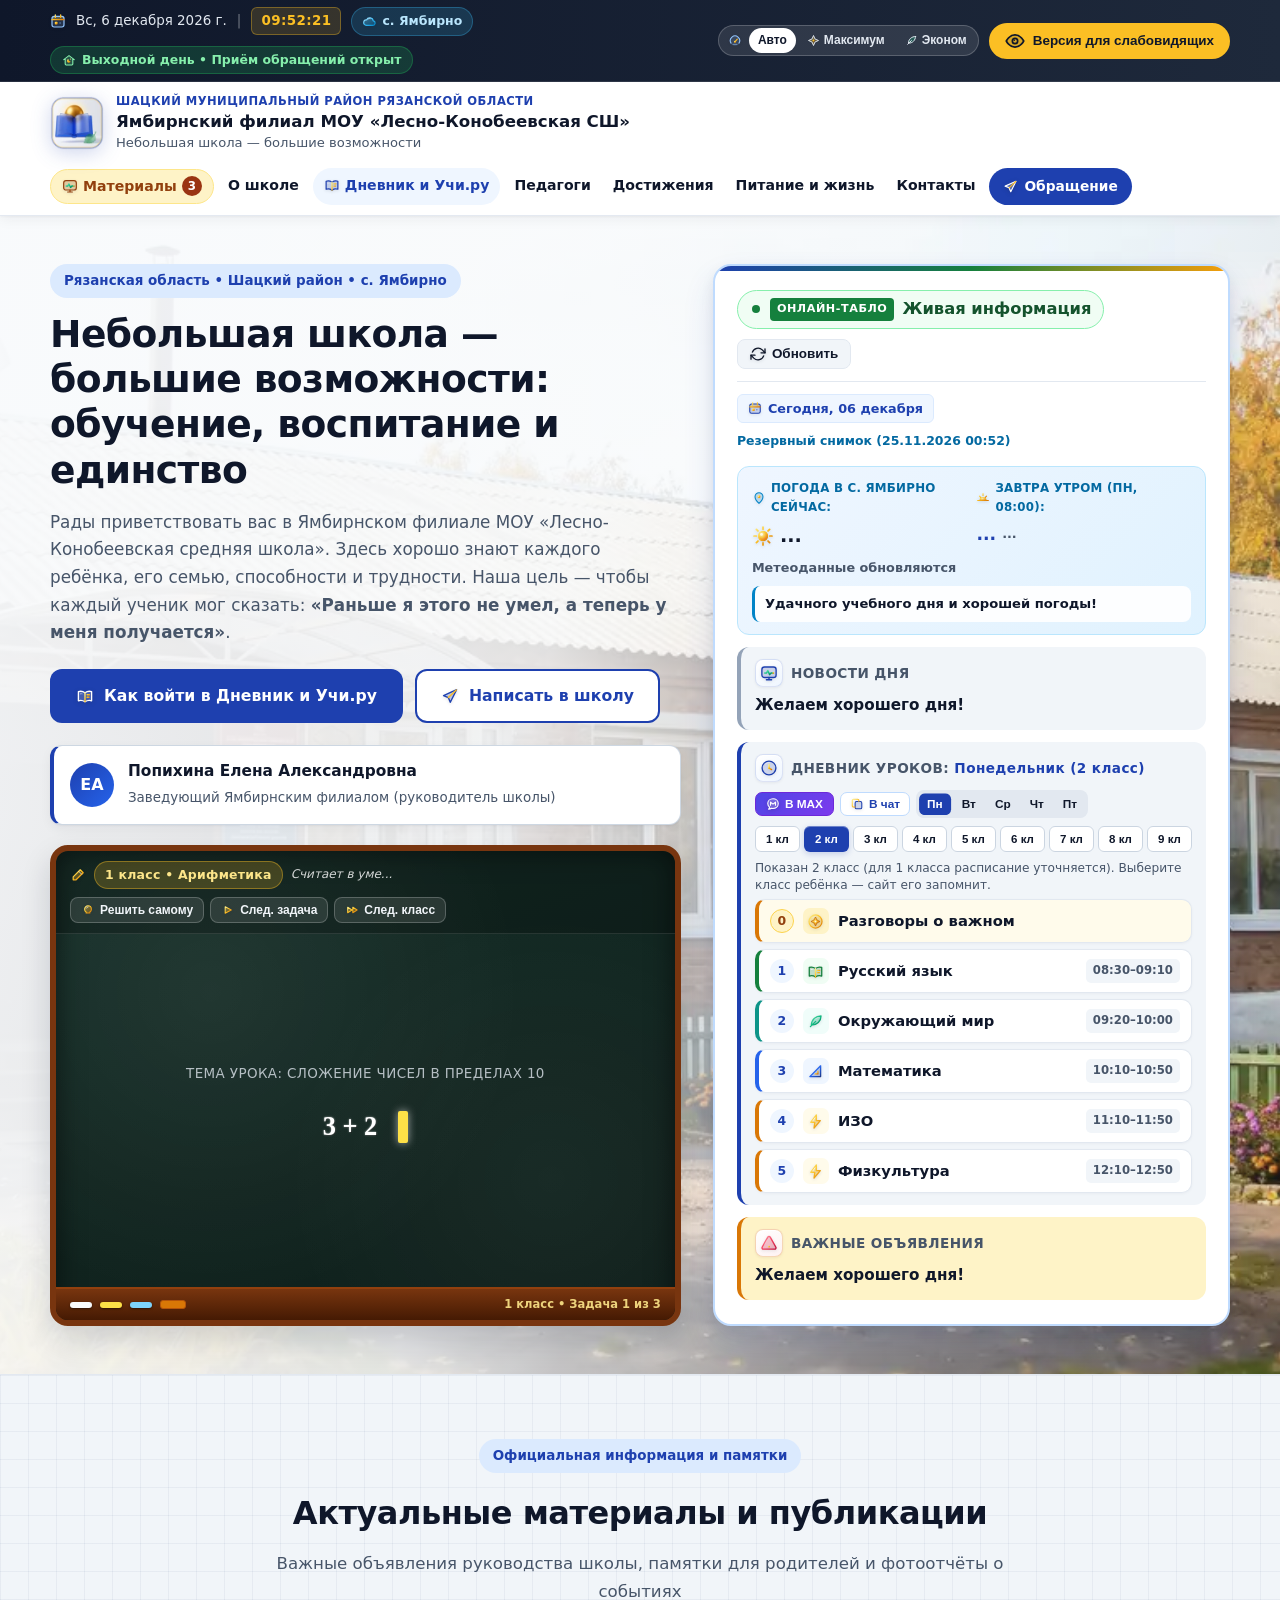
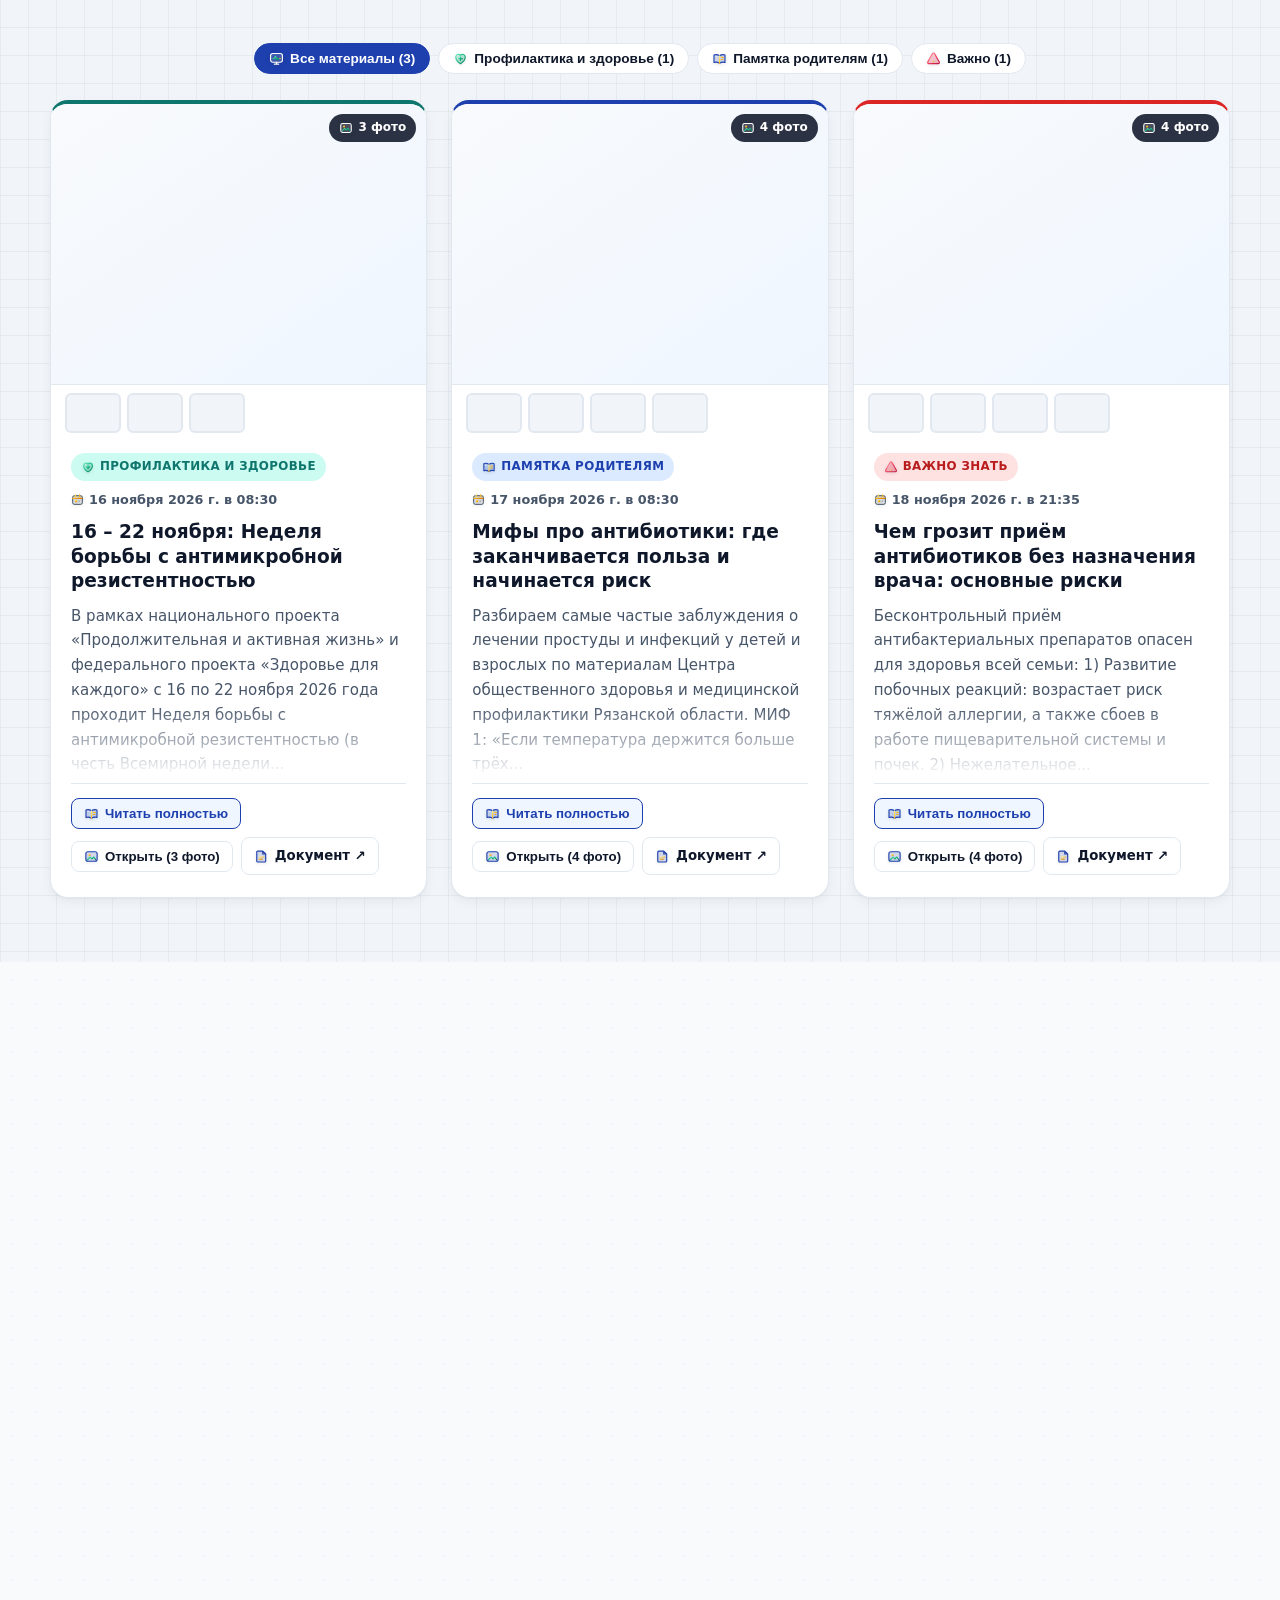
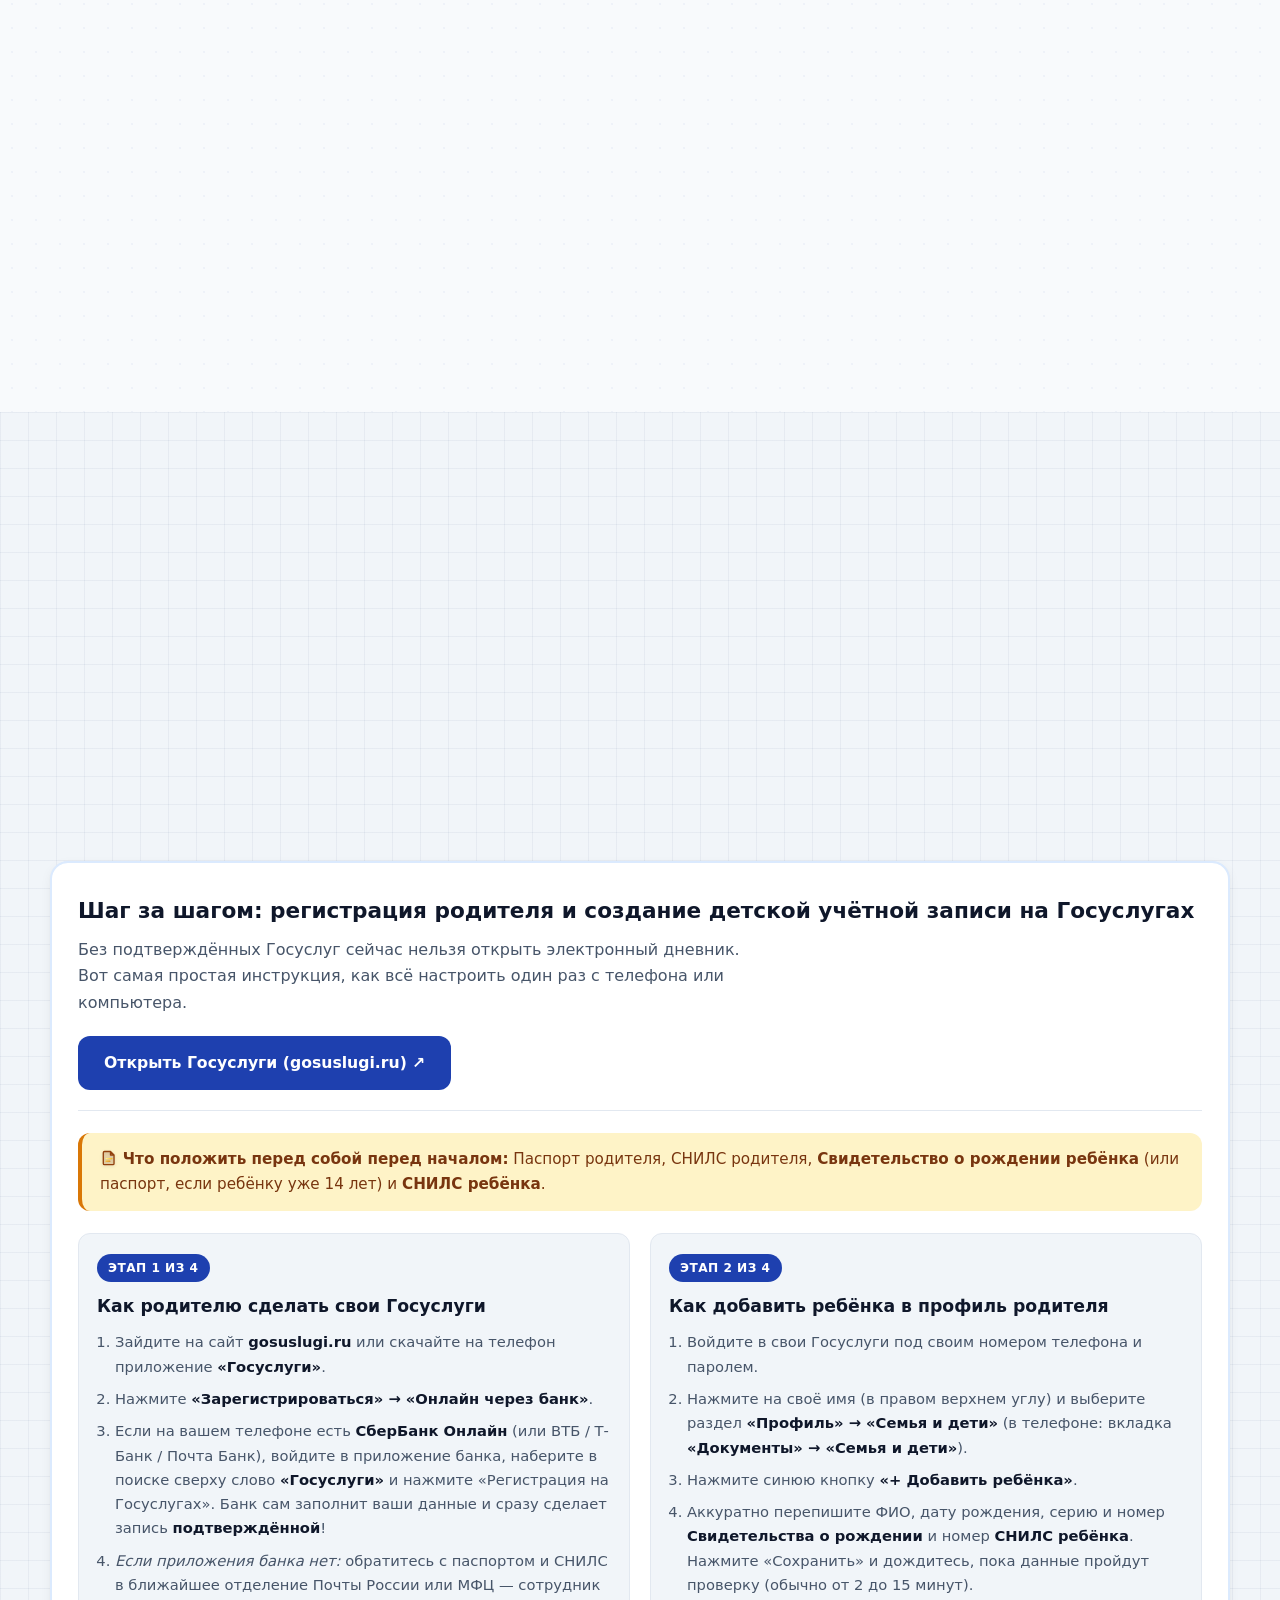
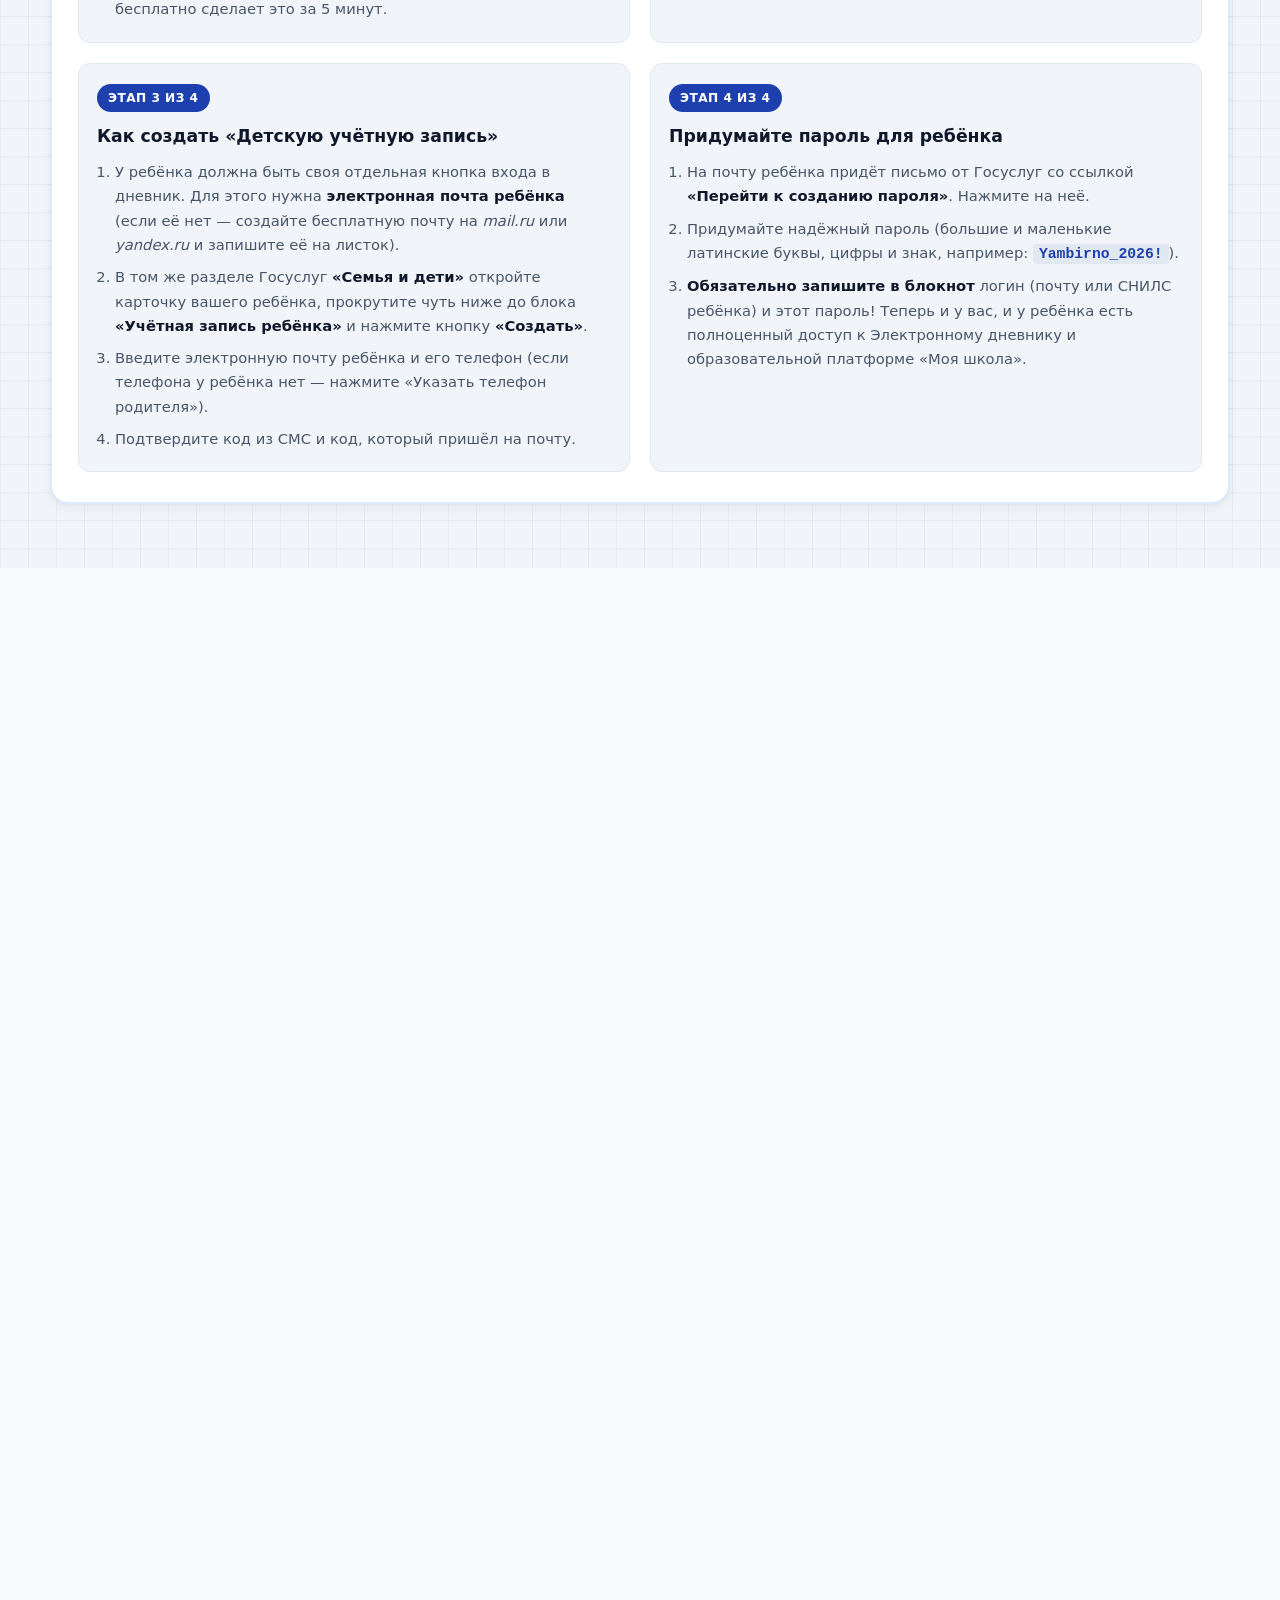
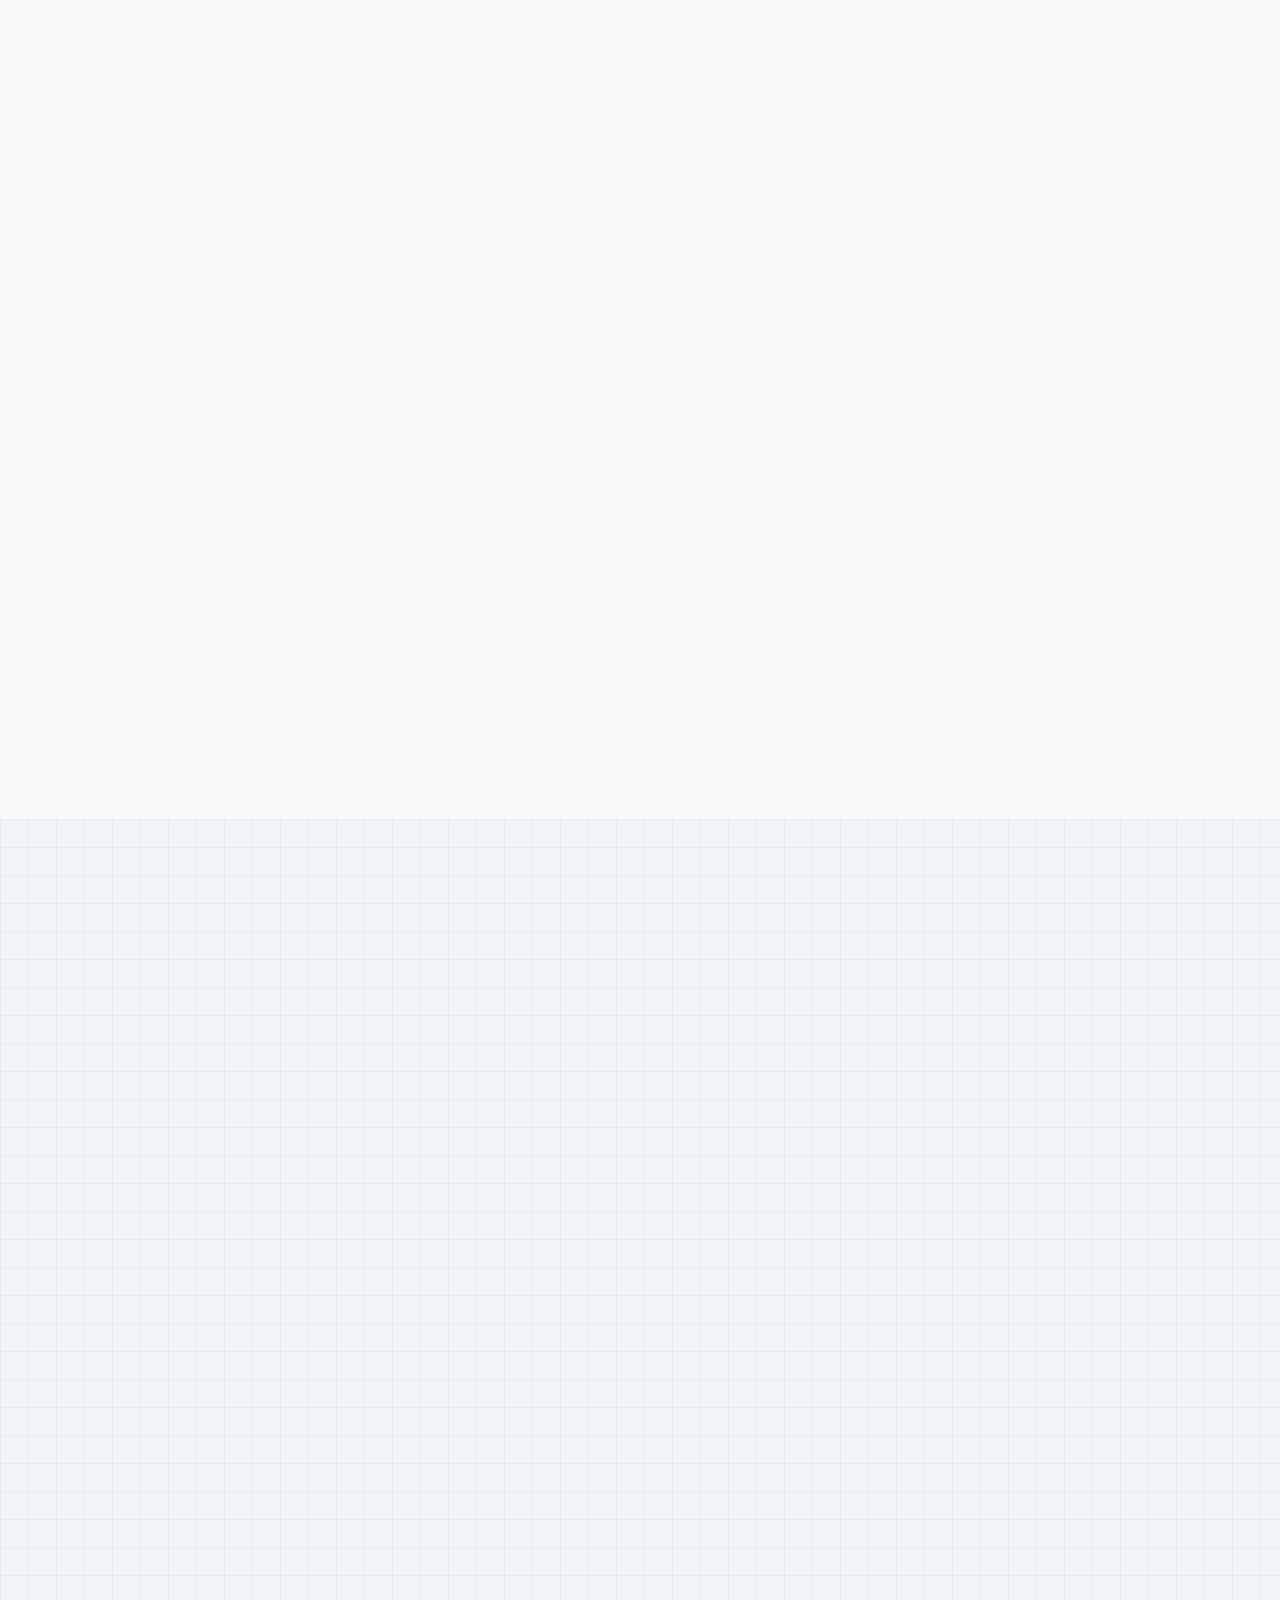
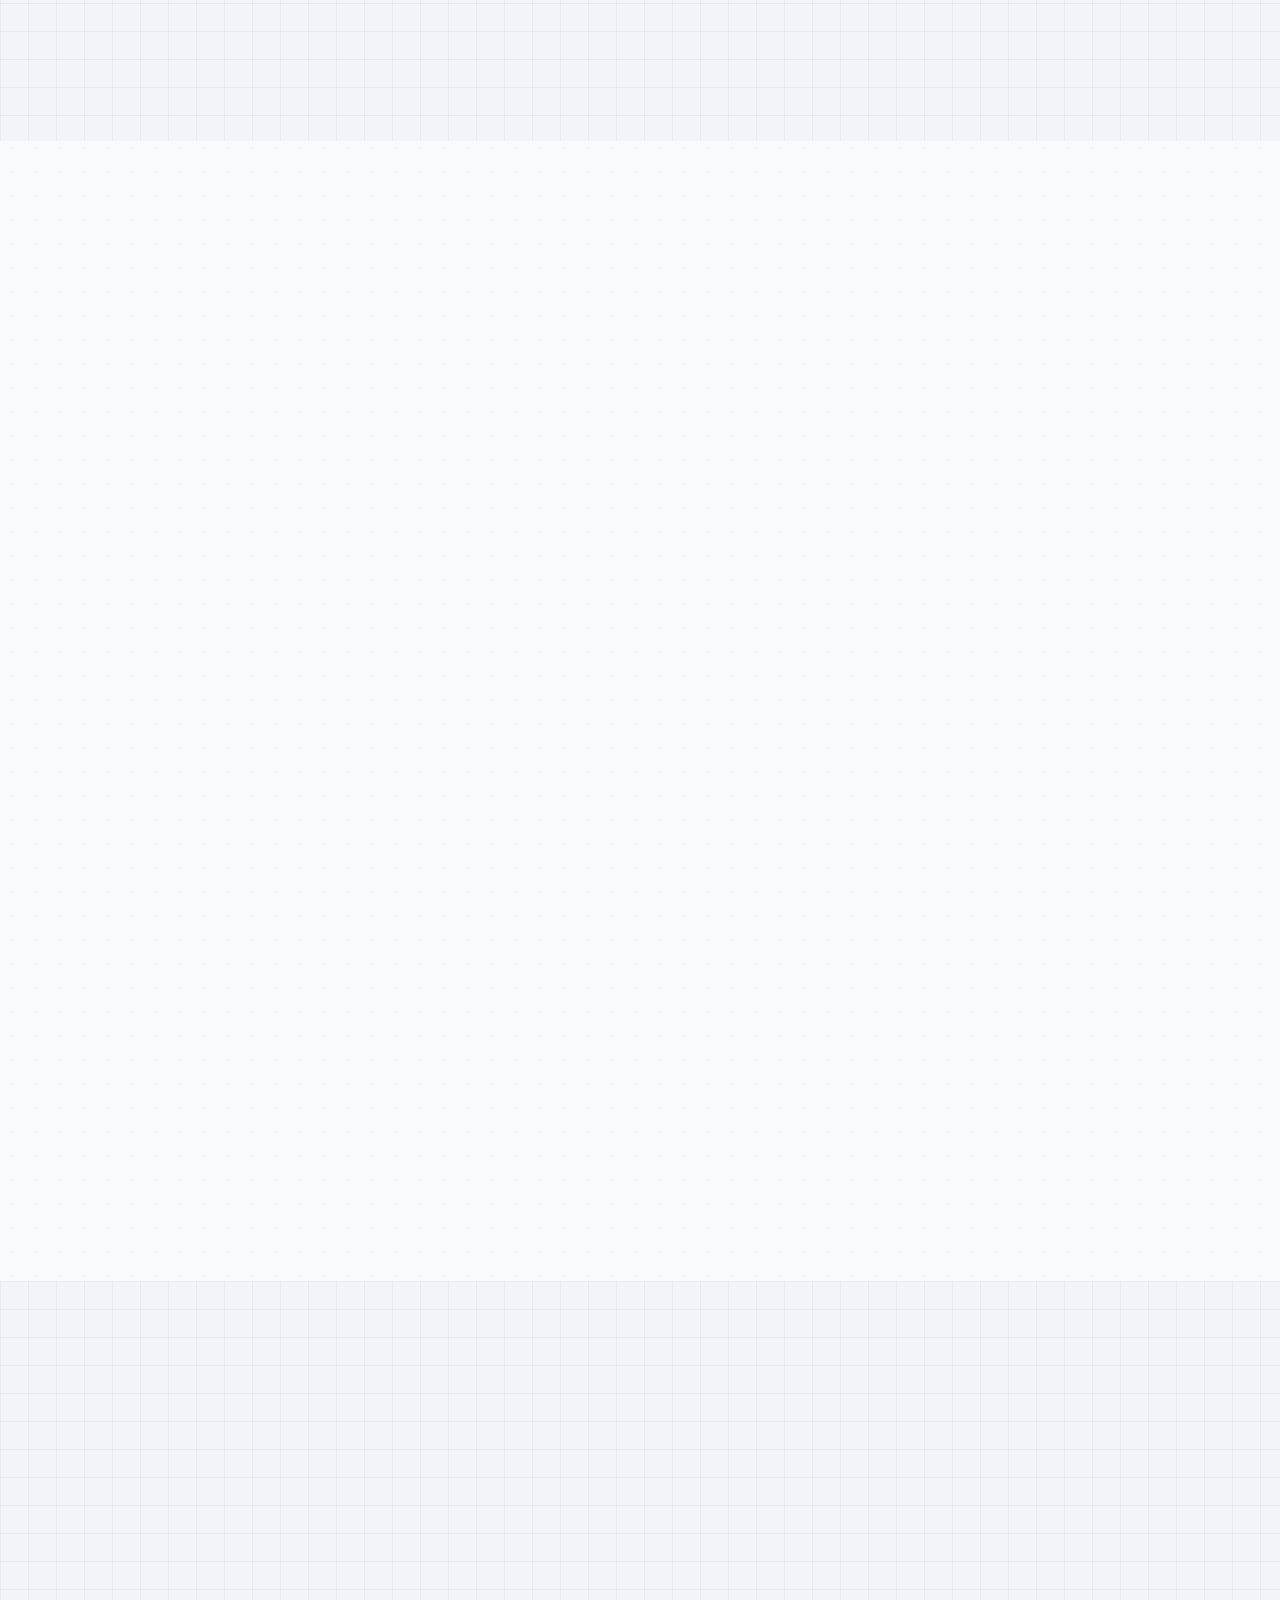
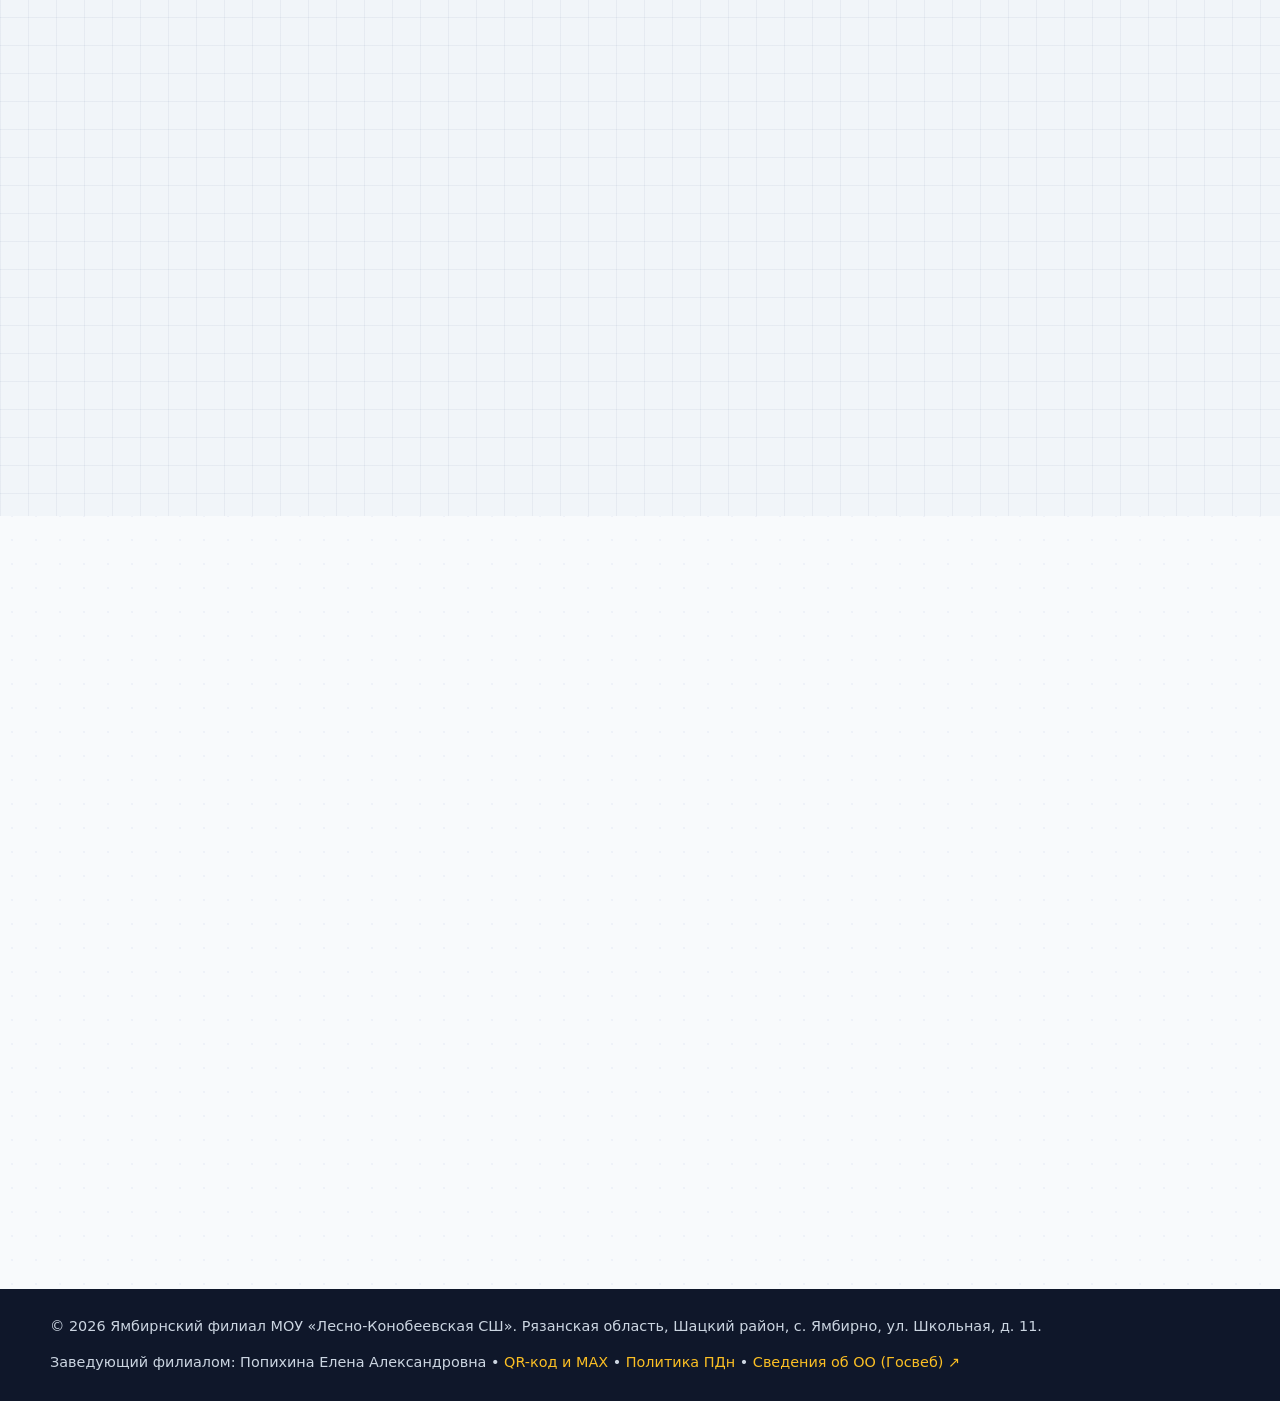
==== commit 2d875133: "Update index.html" ====
--- a/index.html
+++ b/index.html
@@ -100,8 +100,13 @@
   }
   </script>
 
+  <link rel="preload" as="image" href="assets/img/hero-school-1280.webp" imagesrcset="assets/img/hero-school-1920.webp 1920w, assets/img/hero-school-1280.webp 1280w" imagesizes="100vw" type="image/webp">
+  <script src="gfx-engine.js"></script>
+  <link rel="stylesheet" href="tokens.css">
   <link rel="stylesheet" href="styles.css">
+  <link rel="stylesheet" href="motion.css">
   <script src="script.js" defer></script>
+  <script src="motion.js" defer></script>
 </head>
 <body class="paper-texture">
 
@@ -475,6 +480,51 @@
       <path class="ico-accent" d="M6 9V4h12v5M6 17H4.5A1.5 1.5 0 0 1 3 15.5v-5A1.5 1.5 0 0 1 4.5 9h15A1.5 1.5 0 0 1 21 10.5v5a1.5 1.5 0 0 1-1.5 1.5H18" fill="none" stroke="currentColor" stroke-width="1.8" stroke-linejoin="round"/>
       <rect class="ico-part-moving" x="6" y="14" width="12" height="6" rx="1" fill="none" stroke="url(#yamb-g-amber)" stroke-width="1.8"/>
     </symbol>
+
+    <symbol id="ico-gfx-auto" viewBox="0 0 24 24">
+      <circle class="ico-base" cx="12" cy="12" r="8.6" fill="currentColor" opacity="0.14"/>
+      <path class="ico-accent" d="M5.2 15.6a8 8 0 1 1 13.6 0" fill="none" stroke="currentColor" stroke-width="1.85" stroke-linecap="round"/>
+      <path class="ico-part-moving" d="M12 13.4 16 8.8" fill="none" stroke="url(#yamb-g-amber)" stroke-width="2" stroke-linecap="round"/>
+      <circle cx="12" cy="13.4" r="1.7" fill="url(#yamb-g-amber)"/>
+      <path class="ico-highlight" d="M8.5 17.8h7" stroke="currentColor" stroke-width="1.6" stroke-linecap="round" opacity="0.6"/>
+    </symbol>
+
+    <symbol id="ico-gfx-high" viewBox="0 0 24 24">
+      <polygon class="ico-base" points="12,2.8 14.8,9.2 21.2,12 14.8,14.8 12,21.2 9.2,14.8 2.8,12 9.2,9.2" fill="url(#yamb-g-amber)" opacity="0.28"/>
+      <polygon class="ico-accent ico-part-moving" points="12,2.8 14.8,9.2 21.2,12 14.8,14.8 12,21.2 9.2,14.8 2.8,12 9.2,9.2" fill="none" stroke="currentColor" stroke-width="1.75" stroke-linejoin="round"/>
+      <circle class="ico-highlight" cx="12" cy="12" r="1.8" fill="url(#yamb-g-amber)"/>
+    </symbol>
+
+    <symbol id="ico-gfx-lite" viewBox="0 0 24 24">
+      <path class="ico-base" d="M19.4 4.6C12 4.6 6.4 9.6 6.4 17c7.4 0 13-5.2 13-12.4Z" fill="url(#yamb-g-emerald)" opacity="0.28"/>
+      <path class="ico-accent ico-part-moving" d="M19.4 4.6C12 4.6 6.4 9.6 6.4 17c7.4 0 13-5.2 13-12.4ZM5 19l6.8-6.8" fill="none" stroke="currentColor" stroke-width="1.8" stroke-linecap="round" stroke-linejoin="round"/>
+    </symbol>
+
+    <symbol id="ico-emblem-school" viewBox="0 0 48 48">
+      <rect class="ico-base" x="6" y="21" width="36" height="20" rx="4" fill="url(#yamb-g-sapphire)" opacity="0.16"/>
+      <path class="ico-base" d="M5 22 24 10l19 12H5Z" fill="url(#yamb-g-amber)" opacity="0.26"/>
+      <path class="ico-accent" d="M5 22 24 10l19 12M9 22v18h30V22M5 40h38" fill="none" stroke="url(#yamb-g-sapphire)" stroke-width="2.4" stroke-linecap="round" stroke-linejoin="round"/>
+      <rect x="20" y="29" width="8" height="11" rx="2" fill="url(#yamb-g-amber)" opacity="0.34" stroke="url(#yamb-g-sapphire)" stroke-width="2.1"/>
+      <rect x="12.5" y="26.5" width="4.5" height="5.5" rx="1.2" fill="none" stroke="url(#yamb-g-sapphire)" stroke-width="2"/>
+      <rect x="31" y="26.5" width="4.5" height="5.5" rx="1.2" fill="none" stroke="url(#yamb-g-sapphire)" stroke-width="2"/>
+      <circle class="ico-part-moving" cx="24" cy="18.5" r="2.6" fill="url(#yamb-g-amber)"/>
+      <path class="ico-highlight" d="M12 18.6 23.2 11.8" stroke="url(#yamb-g-glass)" stroke-width="1.8" stroke-linecap="round"/>
+    </symbol>
+
+    <symbol id="ico-emblem-compass" viewBox="0 0 48 48">
+      <circle class="ico-base" cx="24" cy="24" r="18" fill="url(#yamb-g-sapphire)" opacity="0.14"/>
+      <circle class="ico-accent" cx="24" cy="24" r="18" fill="none" stroke="url(#yamb-g-sapphire)" stroke-width="2.4"/>
+      <path class="ico-highlight" d="M13 14a14 14 0 0 1 12-4.6" fill="none" stroke="url(#yamb-g-glass)" stroke-width="2" stroke-linecap="round"/>
+      <polygon class="ico-part-moving" points="32.5,15.5 27.6,27.6 15.5,32.5 20.4,20.4" fill="url(#yamb-g-amber)" opacity="0.45" stroke="url(#yamb-g-sapphire)" stroke-width="2.2" stroke-linejoin="round"/>
+      <circle cx="24" cy="24" r="2.6" fill="url(#yamb-g-sapphire)"/>
+    </symbol>
+
+    <symbol id="ico-emblem-trophy" viewBox="0 0 48 48">
+      <path class="ico-base" d="M15 9h18v10a9 9 0 0 1-18 0V9Z" fill="url(#yamb-g-amber)" opacity="0.32"/>
+      <path class="ico-accent" d="M15 9h18v10a9 9 0 0 1-18 0V9ZM15 12H9.5a4.5 4.5 0 0 0 4.5 6.8M33 12h5.5a4.5 4.5 0 0 1-4.5 6.8M24 28v7M17 39h14M19.5 35h9" fill="none" stroke="url(#yamb-g-sapphire)" stroke-width="2.4" stroke-linecap="round" stroke-linejoin="round"/>
+      <path class="ico-part-moving" d="m24 12.6 1.5 3 3.3.5-2.4 2.3.6 3.3-3-1.6-3 1.6.6-3.3-2.4-2.3 3.3-.5 1.5-3Z" fill="url(#yamb-g-amber)"/>
+      <path class="ico-highlight" d="M18 12.2v6.2" stroke="url(#yamb-g-glass)" stroke-width="1.8" stroke-linecap="round"/>
+    </symbol>
   </svg>
 
   <a href="#main-content" class="skip-link">Перейти к основному содержанию</a>
@@ -504,18 +554,37 @@
           </span>
         </div>
 
-        <div class="utility-a11y-slot">
-          <button
-            type="button"
-            id="a11y-toggle"
-            class="btn-a11y"
-            aria-label="Версия для слабовидящих"
-            aria-pressed="false"
-            aria-controls="a11y-panel"
-          >
-            <svg class="icon-eye ui-ico" width="20" height="20" aria-hidden="true"><use href="#ico-eye"></use></svg>
-            <span class="a11y-btn-text">Версия для слабовидящих</span>
-          </button>
+        <div class="utility-right-controls">
+          <div id="gfx-switcher" class="gfx-switcher" role="group" aria-label="Уровень графики и анимаций">
+            <span class="gfx-switcher-label" aria-hidden="true" title="Режим графики">
+              <svg class="ui-ico" width="14" height="14"><use href="#ico-gfx-auto"></use></svg>
+            </span>
+            <button type="button" class="gfx-choice-btn active" data-gfx-choice="auto" aria-pressed="true" title="Автоматический подбор графики под устройство">
+              <span>Авто</span>
+            </button>
+            <button type="button" class="gfx-choice-btn" data-gfx-choice="high" aria-pressed="false" title="Максимальная графика и плавные эффекты">
+              <svg class="ui-ico" width="13" height="13" aria-hidden="true"><use href="#ico-gfx-high"></use></svg>
+              <span>Максимум</span>
+            </button>
+            <button type="button" class="gfx-choice-btn" data-gfx-choice="lite" aria-pressed="false" title="Экономный режим для слабых телефонов и экономии батареи">
+              <svg class="ui-ico" width="13" height="13" aria-hidden="true"><use href="#ico-gfx-lite"></use></svg>
+              <span>Эконом</span>
+            </button>
+          </div>
+
+          <div class="utility-a11y-slot">
+            <button
+              type="button"
+              id="a11y-toggle"
+              class="btn-a11y"
+              aria-label="Версия для слабовидящих"
+              aria-pressed="false"
+              aria-controls="a11y-panel"
+            >
+              <svg class="icon-eye ui-ico" width="20" height="20" aria-hidden="true"><use href="#ico-eye"></use></svg>
+              <span class="a11y-btn-text">Версия для слабовидящих</span>
+            </button>
+          </div>
         </div>
       </div>
     </div>
@@ -562,14 +631,17 @@
 
     <div class="container header-main-inner">
       <a href="./" class="brand" aria-label="Ямбирнский филиал МОУ Лесно-Конобеевская СШ — на главную">
-        <img
-          src="data:image/svg+xml;utf8,%3Csvg xmlns='http://www.w3.org/2000/svg' viewBox='0 0 96 96'%3E%3Cdefs%3E%3ClinearGradient id='g1' x1='0' y1='0' x2='1' y2='1'%3E%3Cstop offset='0%25' stop-color='%231e3a8a'/%3E%3Cstop offset='100%25' stop-color='%232563eb'/%3E%3C/linearGradient%3E%3C/defs%3E%3Ccircle cx='48' cy='48' r='45' fill='url(%23g1)' stroke='%23fbbf24' stroke-width='4'/%3E%3Ccircle cx='48' cy='48' r='39' fill='none' stroke='%23ffffff' stroke-opacity='0.25' stroke-width='1.5'/%3E%3Ccircle cx='48' cy='34' r='11' fill='%23fbbf24'/%3E%3Cpath d='M48 16 V20 M33 22 L36 25 M63 22 L60 25' stroke='%23fbbf24' stroke-width='2.5' stroke-linecap='round'/%3E%3Cpath d='M22 46 C32 42 42 45 48 50 C54 45 64 42 74 46 V68 C64 64 54 67 48 72 C42 67 32 64 22 68 Z' fill='%23ffffff'/%3E%3Cpath d='M48 50 V72' stroke='%231e3a8a' stroke-width='2.5'/%3E%3Cpath d='M27 53 C34 51 40 53 44 56 M27 60 C34 58 40 60 44 63 M69 53 C62 51 56 53 52 56 M69 60 C62 58 56 60 52 63' stroke='%232563eb' stroke-width='2' stroke-linecap='round' fill='none'/%3E%3C/svg%3E"
-          alt="Эмблема Ямбирнского филиала МОУ Лесно-Конобеевская СШ"
-          class="logo-img"
-          width="58"
-          height="58"
-          decoding="async"
-        >
+        <picture class="logo-picture">
+          <source srcset="assets/img/emblem-header-128.webp" type="image/webp">
+          <img
+            src="assets/img/emblem-header-128.png"
+            alt="Эмблема Ямбирнского филиала МОУ Лесно-Конобеевская СШ"
+            class="logo-img"
+            width="54"
+            height="54"
+            decoding="async"
+          >
+        </picture>
         <div class="brand-text">
           <span class="brand-sub">Шацкий муниципальный район Рязанской области</span>
           <span class="brand-title">Ямбирнский филиал МОУ «Лесно-Конобеевская СШ»</span>
@@ -876,6 +948,9 @@
     <section id="about" class="section">
       <div class="container">
         <div class="section-header reveal">
+          <div class="section-emblem" aria-hidden="true">
+            <svg class="ui-ico ui-ico--xl" width="44" height="44"><use href="#ico-emblem-school"></use></svg>
+          </div>
           <h2 class="section-title">О нашей школе</h2>
           <p class="section-subtitle">Сельская школа как общее пространство доверия, педагогической чуткости и современных методик</p>
         </div>
@@ -933,6 +1008,9 @@
     <section id="digital-guide" class="section section-alt school-grid-texture">
       <div class="container">
         <div class="section-header reveal">
+          <div class="section-emblem" aria-hidden="true">
+            <svg class="ui-ico ui-ico--xl" width="44" height="44"><use href="#ico-emblem-compass"></use></svg>
+          </div>
           <span class="badge">Пошаговая помощь родителям и детям</span>
           <h2 class="section-title">Школьный цифровой навигатор: просто и понятно</h2>
           <p class="section-subtitle">Даже если вы редко пользуетесь компьютером или смартфоном — выберите нужную вкладку ниже и просто повторяйте шаги по порядку</p>
@@ -1325,6 +1403,9 @@
     <section id="achievements" class="section section-alt school-grid-texture">
       <div class="container">
         <div class="section-header reveal">
+          <div class="section-emblem" aria-hidden="true">
+            <svg class="ui-ico ui-ico--xl" width="44" height="44"><use href="#ico-emblem-trophy"></use></svg>
+          </div>
           <h2 class="section-title">Учебные результаты и достижения</h2>
           <p class="section-subtitle">За каждой цифрой — индивидуальный маршрут ребёнка, поддержка семьи и труд педагогов</p>
         </div>
--- a/tokens.css
+++ b/tokens.css
@@ -0,0 +1,190 @@
+:root {
+  color-scheme: light;
+
+  /* === Visual Bible: Поверхности и тёплая бумага === */
+  --bg-main: #f8fafc;
+  --bg-card: #ffffff;
+  --bg-alt: #f1f5f9;
+  --bg-warm: #fdfbf7;
+  --surface-elevated: #ffffff;
+  --surface-tint-blue: #eff6ff;
+  --surface-tint-gold: #fffbeb;
+  --surface-tint-emerald: #f0fdf4;
+  --surface-tint-max: #f5f3ff;
+
+  /* === Стекло и свет (единый источник сверху слева 45 deg) === */
+  --light-angle: 135deg;
+  --glass-bg: rgba(255, 255, 255, 0.88);
+  --glass-border: rgba(255, 255, 255, 0.68);
+  --specular-top: inset 0 1px 0 rgba(255, 255, 255, 0.88);
+  --specular-strong: inset 0 1px 0 rgba(255, 255, 255, 0.96);
+
+  /* По умолчанию (до или при balanced) — безопасные плотные поверхности */
+  --header-bg: rgba(255, 255, 255, 0.98);
+  --widget-bg: rgba(255, 255, 255, 0.98);
+  --director-bg: rgba(255, 255, 255, 0.97);
+  --modal-backdrop-bg: rgba(15, 23, 42, 0.94);
+  --backdrop-blur-header: none;
+  --backdrop-blur-panel: none;
+  --backdrop-blur-modal: none;
+
+  /* === Типографика и контраст (WCAG AA >= 4.5:1) === */
+  --font-sans: system-ui, -apple-system, "Segoe UI", Roboto, "Helvetica Neue", Arial, sans-serif;
+  --font-chalk: "Cambria Math", "Segoe Print", "Bradley Hand", Georgia, serif;
+  --text-main: #0f172a;
+  --text-muted: #475569;
+  --text-on-dark: #f8fafc;
+  --measure-prose: 65ch;
+
+  /* === Фирменная палитра Ямбирнского филиала === */
+  --primary: #1e40af;
+  --primary-hover: #1e3a8a;
+  --primary-soft: #eff6ff;
+  --primary-border: #bfdbfe;
+
+  --accent: #d97706;
+  --accent-gold: #fbbf24;
+  --accent-gold-hover: #f59e0b;
+  --accent-text: #92400e;
+  --accent-badge: #9a3412;
+  --accent-light: #fef3c7;
+
+  --success: #15803d;
+  --success-soft: #dcfce7;
+  --danger: #b91c1c;
+  --danger-soft: #fee2e2;
+  --teal: #0f766e;
+  --teal-soft: #ccfbf1;
+
+  --max-start: #4f46e5;
+  --max-end: #7c3aed;
+  --max-hover-start: #4338ca;
+  --max-hover-end: #6d28d9;
+
+  /* === Границы и тени === */
+  --border: #e2e8f0;
+  --border-strong: #cbd5e1;
+  --shadow-sm: 0 1px 2px rgba(15, 23, 42, 0.04), 0 4px 12px rgba(15, 23, 42, 0.05);
+  --shadow-md: 0 4px 10px rgba(15, 23, 42, 0.05), 0 14px 32px rgba(30, 64, 175, 0.10);
+  --shadow-lg: 0 8px 18px rgba(15, 23, 42, 0.06), 0 24px 48px rgba(30, 64, 175, 0.15);
+
+  /* === Скругления (Bento / Modern Editorial) === */
+  --radius-xs: 6px;
+  --radius-sm: 8px;
+  --radius-md: 12px;
+  --radius-lg: 18px;
+  --radius-xl: 24px;
+  --radius-pill: 999px;
+
+  /* === Физика движения (fallback для старых браузеров) === */
+  --ease-out-expo: cubic-bezier(0.22, 1, 0.36, 1);
+  --ease-in-out: cubic-bezier(0.4, 0, 0.2, 1);
+  --spring-ease: cubic-bezier(0.22, 1, 0.36, 1);
+  --spring-snappy: cubic-bezier(0.22, 1, 0.36, 1);
+
+  --dur-micro: 180ms;
+  --dur-ui: 320ms;
+  --dur-enter: 440ms;
+  --stagger-step: 45ms;
+  --stagger-cap: 320ms;
+  --transition: 0.24s cubic-bezier(0.22, 1, 0.36, 1);
+
+  /* === Слои Z-index === */
+  --z-scroll-top: 90;
+  --z-header: 100;
+  --z-skip-link: 1000;
+  --z-modal: 1500;
+  --z-lightbox: 1600;
+  --z-max-modal: 1700;
+  --z-reading-bar: 1900;
+  --z-toast: 2000;
+
+  /* === Безопасные вырезы (iOS Safari / WebView) === */
+  --safe-top: env(safe-area-inset-top, 0px);
+  --safe-right: env(safe-area-inset-right, 0px);
+  --safe-bottom: env(safe-area-inset-bottom, 0px);
+  --safe-left: env(safe-area-inset-left, 0px);
+}
+
+/* Пружинная кривая для современных движков (с fallback выше) */
+@supports (animation-timing-function: linear(0, 1)) {
+  :root {
+    --spring-snappy: linear(
+      0, 0.009, 0.035 2.1%, 0.141, 0.281 6.7%, 0.723 12.9%, 0.938 16.7%,
+      1.017, 1.077, 1.121, 1.149 24.3%, 1.159, 1.163, 1.161, 1.154 29.9%,
+      1.129 32.8%, 1.051 39.6%, 1.017 43.1%, 0.991, 0.977 51%, 0.974 53.8%,
+      0.975 57.1%, 0.997 69.8%, 1.003 76.9%, 1
+    );
+  }
+}
+
+/* =====================================================================
+   ЭШЕЛОН 1: HIGH (Ультра — ПК и флагманы)
+   Строго не более 2 слоёв backdrop-filter одновременно:
+   - при прокрутке: шапка (1) + табло на Hero (2)
+   - при открытой модалке: фон модалки (1)
+   ===================================================================== */
+html[data-gfx-tier="high"] {
+  --header-bg: rgba(255, 255, 255, 0.86);
+  --widget-bg: rgba(255, 255, 255, 0.88);
+  --director-bg: rgba(255, 255, 255, 0.94);
+  --modal-backdrop-bg: rgba(15, 23, 42, 0.90);
+  --backdrop-blur-header: blur(14px);
+  --backdrop-blur-panel: blur(12px);
+  --backdrop-blur-modal: blur(8px);
+}
+
+/* =====================================================================
+   ЭШЕЛОН 2: BALANCED (Стандарт — смартфоны и средние ПК)
+   Нулевой backdrop-filter, чистые полупрозрачные поверхности, 60 FPS GPU
+   ===================================================================== */
+html[data-gfx-tier="balanced"] {
+  --header-bg: rgba(255, 255, 255, 0.98);
+  --widget-bg: #ffffff;
+  --director-bg: #ffffff;
+  --modal-backdrop-bg: rgba(15, 23, 42, 0.95);
+  --backdrop-blur-header: none;
+  --backdrop-blur-panel: none;
+  --backdrop-blur-modal: none;
+  --shadow-md: 0 3px 8px rgba(15, 23, 42, 0.06), 0 10px 22px rgba(30, 64, 175, 0.08);
+  --shadow-lg: 0 6px 14px rgba(15, 23, 42, 0.07), 0 16px 32px rgba(30, 64, 175, 0.12);
+  --dur-micro: 160ms;
+  --dur-ui: 260ms;
+  --dur-enter: 340ms;
+}
+
+/* =====================================================================
+   ЭШЕЛОН 3: LITE (Эконом — 2-3 ГБ RAM / Save-Data / Reduced Motion / ГОСТ)
+   Стильный чёткий дизайн без тяжёлых теней, blur и фоновых циклов
+   ===================================================================== */
+html[data-gfx-tier="lite"] {
+  --header-bg: #ffffff;
+  --widget-bg: #ffffff;
+  --director-bg: #ffffff;
+  --modal-backdrop-bg: rgba(15, 23, 42, 0.97);
+  --backdrop-blur-header: none;
+  --backdrop-blur-panel: none;
+  --backdrop-blur-modal: none;
+  --shadow-sm: 0 1px 2px rgba(15, 23, 42, 0.05);
+  --shadow-md: 0 2px 6px rgba(15, 23, 42, 0.07);
+  --shadow-lg: 0 4px 12px rgba(15, 23, 42, 0.09);
+  --spring-snappy: cubic-bezier(0.22, 1, 0.36, 1);
+  --dur-micro: 90ms;
+  --dur-ui: 110ms;
+  --dur-enter: 120ms;
+  --stagger-step: 0ms;
+  --stagger-cap: 0ms;
+  --transition: 0.1s ease;
+}
+
+@media (prefers-reduced-motion: reduce) {
+  :root {
+    --spring-snappy: ease;
+    --dur-micro: 1ms;
+    --dur-ui: 1ms;
+    --dur-enter: 1ms;
+    --stagger-step: 0ms;
+    --stagger-cap: 0ms;
+    --transition: 0.01ms linear;
+  }
+}
--- a/styles.css
+++ b/styles.css
@@ -1,60 +1,3 @@
-:root {
-  color-scheme: light;
-  --bg-main: #f8fafc;
-  --bg-card: #ffffff;
-  --bg-alt: #f1f5f9;
-  --bg-warm: #fdfbf7;
-  --glass-bg: rgba(255, 255, 255, 0.88);
-  --glass-border: rgba(255, 255, 255, 0.65);
-  --text-main: #0f172a;
-  --text-muted: #475569;
-  --measure-prose: 65ch;
-  --primary: #1e40af;
-  --primary-hover: #1e3a8a;
-  --primary-soft: #eff6ff;
-  --accent: #d97706;
-  --accent-text: #92400e;
-  --accent-badge: #9a3412;
-  --accent-light: #fef3c7;
-  --success: #15803d;
-  --success-soft: #dcfce7;
-  --danger: #b91c1c;
-  --danger-soft: #fee2e2;
-  --teal: #0f766e;
-  --teal-soft: #ccfbf1;
-  --border: #e2e8f0;
-  --shadow-sm: 0 1px 2px rgba(15, 23, 42, 0.04), 0 4px 12px rgba(15, 23, 42, 0.05);
-  --shadow-md: 0 4px 10px rgba(15, 23, 42, 0.05), 0 14px 32px rgba(30, 64, 175, 0.10);
-  --shadow-lg: 0 8px 18px rgba(15, 23, 42, 0.06), 0 24px 48px rgba(30, 64, 175, 0.16);
-  --radius-sm: 8px;
-  --radius-md: 12px;
-  --radius-lg: 18px;
-  --radius-xl: 24px;
-  --ease-out-expo: cubic-bezier(0.22, 1, 0.36, 1);
-  --ease-in-out: cubic-bezier(0.4, 0, 0.2, 1);
-  --spring-ease: cubic-bezier(0.22, 1, 0.36, 1);
-  --spring-snappy: cubic-bezier(0.22, 1, 0.36, 1);
-  --dur-micro: 180ms;
-  --dur-ui: 320ms;
-  --dur-enter: 450ms;
-  --transition: 0.24s cubic-bezier(0.22, 1, 0.36, 1);
-  --safe-top: env(safe-area-inset-top, 0px);
-  --safe-right: env(safe-area-inset-right, 0px);
-  --safe-bottom: env(safe-area-inset-bottom, 0px);
-  --safe-left: env(safe-area-inset-left, 0px);
-}
-
-@supports (animation-timing-function: linear(0, 1)) {
-  :root {
-    --spring-snappy: linear(
-      0, 0.009, 0.035 2.1%, 0.141, 0.281 6.7%, 0.723 12.9%, 0.938 16.7%,
-      1.017, 1.077, 1.121, 1.149 24.3%, 1.159, 1.163, 1.161, 1.154 29.9%,
-      1.129 32.8%, 1.051 39.6%, 1.017 43.1%, 0.991, 0.977 51%, 0.974 53.8%,
-      0.975 57.1%, 0.997 69.8%, 1.003 76.9%, 1
-    );
-  }
-}
-
 *,
 *::before,
 *::after {
@@ -88,7 +31,7 @@
 body {
   width: 100%;
   max-width: 100%;
-  font-family: system-ui, -apple-system, "Segoe UI", Roboto, "Helvetica Neue", Arial, sans-serif;
+  font-family: var(--font-sans);
   background-color: var(--bg-main);
   color: var(--text-main);
   line-height: 1.65;
@@ -129,14 +72,22 @@
   background-size: 28px 28px;
 }
 
+html[data-gfx-tier="lite"] body.paper-texture,
+html[data-gfx-tier="lite"] .school-grid-texture {
+  background-image: none;
+}
+
 .warm-paper-card {
   background: linear-gradient(180deg, #ffffff 0%, var(--bg-warm) 100%) !important;
+}
+
+html[data-gfx-tier="lite"] .warm-paper-card {
+  background: var(--bg-warm) !important;
 }
 
 a {
   color: var(--primary);
   text-decoration: none;
-  transition: color var(--dur-micro) ease;
 }
 
 img {
@@ -162,7 +113,7 @@
 
 section[id],
 #live-widget-card {
-  scroll-margin-top: 136px;
+  scroll-margin-top: 140px;
 }
 
 .container {
@@ -211,13 +162,6 @@
   pointer-events: none;
 }
 
-.ambient-paused,
-.ambient-paused *,
-.ambient-paused *::before,
-.ambient-paused *::after {
-  animation-play-state: paused !important;
-}
-
 .surface-card {
   background: var(--bg-card);
   border: 1px solid var(--border);
@@ -229,68 +173,14 @@
 
 .elevate-card {
   position: relative;
-  transition: transform var(--dur-ui) var(--ease-out-expo), border-color var(--dur-micro) ease;
-  box-shadow: inset 0 1px 0 rgba(255, 255, 255, 0.8), var(--shadow-sm);
-}
-
-.elevate-card::after {
-  content: "";
-  position: absolute;
-  inset: 0;
-  border-radius: inherit;
-  box-shadow: inset 0 1px 0 rgba(255, 255, 255, 0.95), var(--shadow-md);
-  opacity: 0;
-  pointer-events: none;
-  transition: opacity var(--dur-ui) var(--ease-out-expo);
-  z-index: -1;
-}
-
-.tilt-card::before {
-  content: "";
-  position: absolute;
-  inset: 0;
-  border-radius: inherit;
-  background: radial-gradient(
-    280px circle at var(--mx, 50%) var(--my, 50%),
-    rgba(255, 255, 255, 0.44),
-    rgba(30, 64, 175, 0.05) 45%,
-    transparent 70%
-  );
-  opacity: 0;
-  pointer-events: none;
-  transition: opacity var(--dur-ui) ease;
-  z-index: 1;
-}
-
-@media (hover: hover) and (pointer: fine) {
-  .elevate-card:hover {
-    transform: translate3d(0, -4px, 0);
-    border-color: #cbd5e1;
-  }
-
-  .elevate-card:hover::after {
-    opacity: 1;
-  }
-
-  .tilt-card:hover {
-    transform: perspective(900px) rotateX(var(--rx, 0deg)) rotateY(var(--ry, 0deg)) translate3d(0, -4px, 0);
-  }
-
-  .tilt-card:hover::before {
-    opacity: 1;
-  }
-}
-
-@media (hover: none) {
-  .elevate-card:active,
-  .btn:active,
-  .btn-pub-action:active,
-  .topic-chip:active {
-    transform: scale(0.985);
-    transition-duration: 120ms;
-  }
-}
-
+  box-shadow: var(--specular-top), var(--shadow-sm);
+}
+
+html[data-gfx-tier="lite"] .elevate-card {
+  box-shadow: var(--shadow-sm);
+}
+
+/* === Авторский многослойный SVG-спрайт (24x24 UI и 48x48 разделы) === */
 .ui-ico {
   display: inline-block;
   vertical-align: -0.18em;
@@ -299,14 +189,18 @@
   filter: drop-shadow(0 1px 1.5px rgba(15, 23, 42, 0.14));
 }
 
+html[data-gfx-tier="lite"] .ui-ico {
+  filter: none;
+}
+
 .ui-ico--lg {
   width: 28px;
   height: 28px;
 }
 
 .ui-ico--xl {
-  width: 40px;
-  height: 40px;
+  width: 44px;
+  height: 44px;
 }
 
 .btn-primary .ui-ico,
@@ -317,9 +211,11 @@
 .pub-multi-badge .ui-ico,
 .pub-modal-photo-zoom .ui-ico,
 .gallery-zoom-badge .ui-ico,
-.lightbox-zoom-btn .ui-ico {
+.lightbox-zoom-btn .ui-ico,
+.btn-max .ui-ico,
+.btn-max-mini .ui-ico {
   color: #ffffff;
-  filter: drop-shadow(0 1px 2px rgba(15, 23, 42, 0.3));
+  filter: drop-shadow(0 1px 2px rgba(15, 23, 42, 0.28));
 }
 
 .lightbox-zoom-btn[aria-pressed="true"] .ui-ico {
@@ -352,7 +248,7 @@
 .nav-link-live .ui-ico,
 .bell-shift-banner .ui-ico,
 .prep-notice .ui-ico {
-  color: #92400e;
+  color: var(--accent-text);
 }
 
 .live-menu-title .ui-ico,
@@ -362,71 +258,6 @@
 
 .weather-loc-label .ui-ico {
   color: #0284c7;
-}
-
-.ui-ico .ico-part-moving {
-  transform-box: fill-box;
-  transform-origin: center;
-  transition: transform var(--dur-ui) var(--spring-snappy);
-}
-
-@media (hover: hover) and (pointer: fine) {
-  .digital-tab-btn:hover .ui-ico,
-  .btn-pub-action:hover .ui-ico,
-  .btn-share-chat:hover .ui-ico,
-  .btn-copy-mini:hover .ui-ico {
-    color: #ffffff;
-  }
-
-  .btn-pub-doc:hover .ui-ico {
-    color: var(--primary);
-  }
-
-  a:hover .ui-ico--bell .ico-part-moving,
-  button:hover .ui-ico--bell .ico-part-moving,
-  .live-badge-capsule:hover .ui-ico--bell .ico-part-moving {
-    animation: bellClapper 540ms var(--ease-out-expo);
-  }
-
-  a:hover .ui-ico--send .ico-part-moving,
-  button:hover .ui-ico--send .ico-part-moving {
-    transform: translate3d(2px, -2px, 0) scale(1.08);
-  }
-
-  a:hover .ui-ico--book .ico-part-moving,
-  button:hover .ui-ico--book .ico-part-moving {
-    transform: scaleX(0.86) translateX(1px);
-  }
-
-  a:hover .ui-ico--shield .ico-part-moving,
-  button:hover .ui-ico--shield .ico-part-moving,
-  .info-box:hover .ui-ico--shield .ico-part-moving {
-    transform: scale(1.14);
-  }
-
-  .diary-lesson-row:hover .ui-ico .ico-part-moving {
-    transform: rotate(10deg) scale(1.1);
-  }
-}
-
-@keyframes bellClapper {
-  0%, 100% { transform: rotate(0deg); }
-  25% { transform: rotate(18deg); }
-  55% { transform: rotate(-14deg); }
-  80% { transform: rotate(6deg); }
-}
-
-.ui-ico--ticket .ico-check-draw {
-  stroke-dasharray: 20;
-  stroke-dashoffset: 20;
-}
-
-.receipt-box:not(.hidden) .ui-ico--ticket .ico-check-draw {
-  animation: drawCheck 520ms var(--ease-out-expo) 120ms forwards;
-}
-
-@keyframes drawCheck {
-  to { stroke-dashoffset: 0; }
 }
 
 .skip-link {
@@ -437,7 +268,7 @@
   color: #ffffff;
   padding: 10px 16px;
   border-radius: var(--radius-sm);
-  z-index: 1000;
+  z-index: var(--z-skip-link);
 }
 
 .skip-link:focus {
@@ -461,10 +292,9 @@
   line-height: 1.35;
   box-shadow: 0 14px 34px rgba(15, 23, 42, 0.28), inset 0 1px 0 rgba(255, 255, 255, 0.18);
   border: 1px solid rgba(255, 255, 255, 0.14);
-  z-index: 2000;
+  z-index: var(--z-toast);
   pointer-events: none;
   opacity: 0;
-  transition: transform 420ms var(--spring-snappy), opacity 260ms ease;
   max-width: min(560px, calc(100vw - 24px));
   white-space: normal;
   text-align: left;
@@ -489,29 +319,28 @@
   overflow-wrap: break-word;
 }
 
+/* === Шапка, служебная панель и переключатель графики === */
 .site-header {
   position: sticky;
   top: 0;
-  z-index: 100;
+  z-index: var(--z-header);
   overflow-x: hidden;
   overflow-x: clip;
-  background: rgba(255, 255, 255, 0.97);
-  background: var(--glass-bg);
-  -webkit-backdrop-filter: blur(16px);
-  backdrop-filter: blur(16px);
-  border-bottom: 1px solid rgba(226, 232, 240, 0.9);
-  box-shadow: inset 0 1px 0 rgba(255, 255, 255, 0.8), var(--shadow-sm);
-}
-
-@supports not ((backdrop-filter: blur(1px)) or (-webkit-backdrop-filter: blur(1px))) {
-  .site-header {
-    background: #ffffff;
+  background: var(--header-bg);
+  border-bottom: 1px solid rgba(226, 232, 240, 0.92);
+  box-shadow: var(--specular-top), var(--shadow-sm);
+}
+
+@supports ((backdrop-filter: blur(1px)) or (-webkit-backdrop-filter: blur(1px))) {
+  html[data-gfx-tier="high"] body:not(.modal-open) .site-header {
+    -webkit-backdrop-filter: var(--backdrop-blur-header);
+    backdrop-filter: var(--backdrop-blur-header);
   }
 }
 
 .top-utility-bar {
   background: linear-gradient(90deg, #0f172a 0%, #1e293b 100%);
-  color: #f8fafc;
+  color: var(--text-on-dark);
   font-size: 0.84rem;
   padding-top: calc(7px + var(--safe-top));
   padding-bottom: 7px;
@@ -522,7 +351,7 @@
   display: flex;
   align-items: center;
   justify-content: space-between;
-  gap: 14px;
+  gap: 12px;
   flex-wrap: nowrap;
 }
 
@@ -552,11 +381,11 @@
 .live-clock-digits {
   font-variant-numeric: tabular-nums;
   font-weight: 700;
-  color: #fbbf24;
+  color: var(--accent-gold);
   background: rgba(251, 191, 36, 0.15);
   border: 1px solid rgba(251, 191, 36, 0.35);
   padding: 2px 9px;
-  border-radius: 6px;
+  border-radius: var(--radius-xs);
   letter-spacing: 0.03em;
 }
 
@@ -567,12 +396,77 @@
   font-size: 0.78rem;
   font-weight: 600;
   padding: 3px 11px;
-  border-radius: 999px;
+  border-radius: var(--radius-pill);
   background: rgba(34, 197, 94, 0.18);
   color: #86efac;
   border: 1px solid rgba(34, 197, 94, 0.3);
 }
 
+.utility-right-controls {
+  flex-shrink: 0;
+  display: flex;
+  align-items: center;
+  gap: 10px;
+  flex-wrap: wrap;
+  justify-content: flex-end;
+}
+
+.gfx-switcher {
+  display: inline-flex;
+  align-items: center;
+  gap: 2px;
+  padding: 2px;
+  border-radius: var(--radius-pill);
+  background: rgba(255, 255, 255, 0.1);
+  border: 1px solid rgba(255, 255, 255, 0.2);
+}
+
+.gfx-switcher-label {
+  display: inline-flex;
+  align-items: center;
+  padding: 0 5px 0 7px;
+  color: #93c5fd;
+}
+
+.gfx-choice-btn {
+  display: inline-flex;
+  align-items: center;
+  justify-content: center;
+  gap: 4px;
+  border: none;
+  background: transparent;
+  color: #e2e8f0;
+  font-size: 0.75rem;
+  font-weight: 700;
+  line-height: 1.2;
+  padding: 5px 9px;
+  border-radius: var(--radius-pill);
+  cursor: pointer;
+  white-space: nowrap;
+}
+
+.gfx-choice-btn .ui-ico {
+  color: currentColor;
+  filter: none;
+}
+
+.gfx-choice-btn.active {
+  background: #ffffff;
+  color: #0f172a;
+}
+
+.gfx-choice-btn:disabled {
+  opacity: 0.5;
+  cursor: not-allowed;
+}
+
+@media (hover: hover) and (pointer: fine) {
+  .gfx-choice-btn:hover:not(.active):not(:disabled) {
+    background: rgba(255, 255, 255, 0.16);
+    color: #ffffff;
+  }
+}
+
 .utility-a11y-slot {
   flex-shrink: 0;
   display: flex;
@@ -584,24 +478,22 @@
   align-items: center;
   justify-content: center;
   gap: 8px;
-  background: #fbbf24;
+  background: var(--accent-gold);
   color: #0f172a;
-  border: 2px solid #fbbf24;
+  border: 2px solid var(--accent-gold);
   padding: 6px 14px;
-  border-radius: 999px;
+  border-radius: var(--radius-pill);
   font-weight: 700;
   font-size: 0.84rem;
   line-height: 1.2;
   white-space: nowrap;
   cursor: pointer;
-  transition: transform var(--dur-micro) var(--ease-out-expo), background-color var(--dur-micro) ease;
 }
 
 @media (hover: hover) and (pointer: fine) {
   .btn-a11y:hover {
-    background: #f59e0b;
-    border-color: #f59e0b;
-    transform: translate3d(0, -1px, 0);
+    background: var(--accent-gold-hover);
+    border-color: var(--accent-gold-hover);
   }
 }
 
@@ -609,7 +501,7 @@
   padding: 10px 0;
   border-bottom: 2px solid var(--border);
   background: #0f172a;
-  color: #f8fafc;
+  color: var(--text-on-dark);
 }
 
 .a11y-panel-inner {
@@ -638,7 +530,7 @@
   align-items: center;
   justify-content: center;
   padding: 5px 11px;
-  border-radius: 6px;
+  border-radius: var(--radius-xs);
   border: 2px solid currentColor;
   background: transparent;
   color: inherit;
@@ -672,18 +564,22 @@
   flex: 1 1 250px;
 }
 
+.logo-picture {
+  display: block;
+  flex-shrink: 0;
+}
+
 .logo-img {
   width: 54px;
   height: 54px;
   flex-shrink: 0;
-  filter: drop-shadow(0 3px 6px rgba(30, 64, 175, 0.18));
-  transition: transform var(--dur-ui) var(--spring-snappy);
-}
-
-@media (hover: hover) and (pointer: fine) {
-  .brand:hover .logo-img {
-    transform: scale(1.06);
-  }
+  border-radius: 14px;
+  object-fit: cover;
+  filter: drop-shadow(0 4px 10px rgba(30, 64, 175, 0.22));
+}
+
+html[data-gfx-tier="lite"] .logo-img {
+  filter: none;
 }
 
 .brand-text {
@@ -734,7 +630,6 @@
   border-radius: var(--radius-sm);
   border-bottom: 2px solid transparent;
   white-space: nowrap;
-  transition: background-color var(--dur-micro) ease, color var(--dur-micro) ease;
 }
 
 @media (hover: hover) and (pointer: fine) {
@@ -763,7 +658,7 @@
   color: var(--primary);
   background: var(--primary-soft);
   padding: 6px 11px;
-  border-radius: 999px;
+  border-radius: var(--radius-pill);
   font-weight: 700;
 }
 
@@ -771,11 +666,11 @@
   display: inline-flex;
   align-items: center;
   gap: 5px;
-  background: #fef3c7;
-  color: #92400e;
+  background: var(--accent-light);
+  color: var(--accent-text);
   border: 1px solid #fde68a;
   padding: 5px 11px;
-  border-radius: 999px;
+  border-radius: var(--radius-pill);
   font-weight: 800;
 }
 
@@ -791,7 +686,7 @@
   min-width: 20px;
   height: 20px;
   padding: 0 6px;
-  border-radius: 999px;
+  border-radius: var(--radius-pill);
   background: var(--accent-badge);
   color: #ffffff;
   font-size: 0.74rem;
@@ -808,16 +703,14 @@
   font-weight: 700;
   font-size: 0.86rem;
   padding: 7px 14px;
-  border-radius: 999px;
+  border-radius: var(--radius-pill);
   white-space: nowrap;
-  transition: background-color var(--dur-micro) ease, transform var(--dur-micro) var(--ease-out-expo);
 }
 
 @media (hover: hover) and (pointer: fine) {
   .nav-cta-btn:hover {
     background: var(--primary-hover);
     color: #ffffff;
-    transform: translate3d(0, -1px, 0);
   }
 }
 
@@ -827,6 +720,7 @@
   gap: 10px;
 }
 
+/* === Кнопки === */
 .btn {
   position: relative;
   overflow: hidden;
@@ -841,38 +735,8 @@
   font-size: 0.98rem;
   cursor: pointer;
   border: 2px solid transparent;
-  transition: transform var(--dur-micro) var(--ease-out-expo), background-color var(--dur-micro) ease, border-color var(--dur-micro) ease;
   text-align: center;
   max-width: 100%;
-}
-
-.btn::after {
-  content: "";
-  position: absolute;
-  inset: 0;
-  background: linear-gradient(115deg, transparent 30%, rgba(255, 255, 255, 0.28) 50%, transparent 70%);
-  transform: translateX(-130%);
-  pointer-events: none;
-  transition: transform 520ms var(--ease-out-expo);
-}
-
-@media (hover: hover) and (pointer: fine) {
-  .btn:hover:not(:disabled) {
-    transform: translate3d(0, -2px, 0);
-  }
-
-  .btn:hover:not(:disabled)::after {
-    transform: translateX(130%);
-  }
-
-  .btn-primary:hover:not(:disabled) {
-    background-color: var(--primary-hover);
-    color: #ffffff;
-  }
-
-  .btn-secondary:hover {
-    background-color: var(--primary-soft);
-  }
 }
 
 .btn:disabled {
@@ -895,6 +759,18 @@
   width: 100%;
 }
 
+@media (hover: hover) and (pointer: fine) {
+  .btn-primary:hover:not(:disabled) {
+    background-color: var(--primary-hover);
+    color: #ffffff;
+  }
+
+  .btn-secondary:hover {
+    background-color: var(--primary-soft);
+  }
+}
+
+/* === Hero-экран с настоящим зданием школы === */
 .hero-section {
   position: relative;
   overflow: hidden;
@@ -930,9 +806,12 @@
   width: 100%;
   height: 100%;
   object-fit: cover;
-  object-position: 72% center;
-  transform: scale(1.05) translate3d(0, var(--hero-parallax, 0px), 0);
-  will-change: transform;
+  object-position: 66% center;
+  transform: scale(1.03);
+}
+
+html[data-gfx-tier="lite"] .hero-backdrop-img {
+  transform: none;
 }
 
 .hero-scrim {
@@ -942,10 +821,10 @@
   pointer-events: none;
   background: linear-gradient(
     102deg,
-    rgba(248, 250, 252, 0.92) 0%,
-    rgba(248, 250, 252, 0.80) 44%,
-    rgba(239, 246, 255, 0.36) 72%,
-    rgba(30, 58, 138, 0.10) 100%
+    rgba(248, 250, 252, 0.96) 0%,
+    rgba(248, 250, 252, 0.88) 42%,
+    rgba(239, 246, 255, 0.34) 72%,
+    rgba(15, 23, 42, 0.08) 100%
   );
 }
 
@@ -1001,7 +880,7 @@
   font-weight: 700;
   font-size: 0.84rem;
   padding: 6px 14px;
-  border-radius: 999px;
+  border-radius: var(--radius-pill);
   margin-bottom: 14px;
   align-self: flex-start;
   max-width: 100%;
@@ -1029,16 +908,17 @@
   margin-bottom: 22px;
 }
 
+/* Без backdrop-filter для соблюдения жёсткого лимита <= 2 слоёв blur одновременно */
 .director-note {
   display: flex;
   align-items: center;
   gap: 14px;
   padding: 13px 16px;
-  background: rgba(255, 255, 255, 0.94);
-  border: 1px solid var(--border);
+  background: var(--director-bg);
+  border: 1px solid rgba(203, 213, 225, 0.95);
   border-left: 4px solid var(--primary);
   border-radius: var(--radius-md);
-  box-shadow: var(--shadow-sm);
+  box-shadow: var(--specular-strong), var(--shadow-sm);
   margin-bottom: 20px;
 }
 
@@ -1069,6 +949,7 @@
   color: var(--text-muted);
 }
 
+/* === Интерактивная школьная доска === */
 .chalkboard-card {
   flex: 1;
   display: flex;
@@ -1086,9 +967,14 @@
   box-shadow:
     inset 0 0 28px rgba(0, 0, 0, 0.55),
     0 14px 30px rgba(15, 23, 42, 0.16);
-  color: #f8fafc;
+  color: var(--text-on-dark);
   position: relative;
   overflow: hidden;
+}
+
+html[data-gfx-tier="lite"] .chalkboard-card {
+  background: #122822;
+  box-shadow: var(--shadow-sm);
 }
 
 .chalkboard-topbar {
@@ -1119,7 +1005,7 @@
   font-size: 0.78rem;
   font-weight: 800;
   padding: 3px 10px;
-  border-radius: 999px;
+  border-radius: var(--radius-pill);
   background: rgba(251, 191, 36, 0.2);
   color: #fde68a;
   border: 1px solid rgba(251, 191, 36, 0.4);
@@ -1128,7 +1014,7 @@
 
 .chalkboard-status-pill {
   font-size: 0.75rem;
-  color: rgba(255, 255, 255, 0.8);
+  color: rgba(255, 255, 255, 0.82);
   font-style: italic;
 }
 
@@ -1151,7 +1037,6 @@
   font-size: 0.75rem;
   font-weight: 700;
   cursor: pointer;
-  transition: background-color var(--dur-micro) ease, color var(--dur-micro) ease;
 }
 
 @media (hover: hover) and (pointer: fine) {
@@ -1161,9 +1046,9 @@
 }
 
 .chalk-btn[aria-pressed="true"] {
-  background: #fbbf24;
+  background: var(--accent-gold);
   color: #0f172a;
-  border-color: #fbbf24;
+  border-color: var(--accent-gold);
 }
 
 .chalkboard-stage {
@@ -1179,7 +1064,6 @@
 .chalkboard-content {
   width: 100%;
   text-align: center;
-  transition: opacity 420ms var(--ease-out-expo), transform 420ms var(--ease-out-expo);
 }
 
 .chalkboard-content.erasing {
@@ -1196,7 +1080,7 @@
 }
 
 .chalk-math-line {
-  font-family: "Cambria Math", "Segoe Print", "Bradley Hand", Georgia, serif;
+  font-family: var(--font-chalk);
   font-size: clamp(1.2rem, 2.2vw, 1.65rem);
   font-weight: 700;
   line-height: 1.4;
@@ -1235,22 +1119,6 @@
   vertical-align: middle;
   margin-left: 3px;
   box-shadow: 0 0 8px rgba(255, 255, 255, 0.6);
-  animation: chalkBlink 0.9s infinite;
-}
-
-.chalk-cursor.thinking {
-  background: #fde047;
-  animation: chalkThinkWobble 0.45s ease-in-out infinite alternate;
-}
-
-@keyframes chalkBlink {
-  0%, 100% { opacity: 1; }
-  50% { opacity: 0.2; }
-}
-
-@keyframes chalkThinkWobble {
-  from { transform: translateY(-3px) rotate(-8deg); }
-  to { transform: translateY(3px) rotate(8deg); }
 }
 
 .chalk-reveal-btn {
@@ -1260,7 +1128,7 @@
   color: #fde047;
   border: 1px dashed #fde047;
   padding: 6px 14px;
-  border-radius: 999px;
+  border-radius: var(--radius-pill);
   font-size: 0.82rem;
   font-weight: 700;
   cursor: pointer;
@@ -1286,15 +1154,6 @@
   pointer-events: none;
 }
 
-.chalkboard-wet-wipe.wiping {
-  animation: wetWipeSweep 700ms var(--ease-in-out) forwards;
-}
-
-@keyframes wetWipeSweep {
-  0% { transform: translate3d(-120%, 0, 0); }
-  100% { transform: translate3d(120%, 0, 0); }
-}
-
 .chalkboard-tray {
   display: flex;
   align-items: center;
@@ -1339,15 +1198,23 @@
   opacity: 0.9;
 }
 
+/* === Оперативное онлайн-табло === */
 .live-widget {
   padding: 24px 22px;
-  box-shadow: var(--shadow-lg);
-  border: 2px solid #bfdbfe;
+  box-shadow: var(--specular-strong), var(--shadow-lg);
+  border: 2px solid var(--primary-border);
   position: relative;
   overflow: hidden;
   min-width: 0;
   max-width: 100%;
-  background: rgba(255, 255, 255, 0.96);
+  background: var(--widget-bg);
+}
+
+@supports ((backdrop-filter: blur(1px)) or (-webkit-backdrop-filter: blur(1px))) {
+  html[data-gfx-tier="high"] body:not(.modal-open) .live-widget {
+    -webkit-backdrop-filter: var(--backdrop-blur-panel);
+    backdrop-filter: var(--backdrop-blur-panel);
+  }
 }
 
 .live-widget::before {
@@ -1375,10 +1242,10 @@
   display: inline-flex;
   align-items: center;
   gap: 8px;
-  background: #f0fdf4;
+  background: var(--surface-tint-emerald);
   border: 1px solid #86efac;
   padding: 5px 12px;
-  border-radius: 999px;
+  border-radius: var(--radius-pill);
   max-width: 100%;
 }
 
@@ -1407,13 +1274,7 @@
   height: 100%;
   border-radius: 50%;
   background-color: #22c55e;
-  opacity: 0.75;
-  animation: radarPulse 1.8s cubic-bezier(0, 0, 0.2, 1) infinite;
-}
-
-@keyframes radarPulse {
-  0% { transform: scale(1); opacity: 0.8; }
-  75%, 100% { transform: scale(2.5); opacity: 0; }
+  opacity: 0;
 }
 
 .live-badge-tag {
@@ -1452,7 +1313,7 @@
   background: var(--primary-soft);
   border: 1px solid #dbeafe;
   padding: 3px 10px;
-  border-radius: 6px;
+  border-radius: var(--radius-xs);
 }
 
 .widget-status {
@@ -1467,7 +1328,7 @@
 }
 
 .widget-status.is-offline {
-  color: #92400e;
+  color: var(--accent-text);
 }
 
 .btn-refresh {
@@ -1482,21 +1343,12 @@
   font-size: 0.84rem;
   font-weight: 700;
   cursor: pointer;
-  transition: background-color var(--dur-micro) ease, transform var(--dur-micro) ease;
 }
 
 @media (hover: hover) and (pointer: fine) {
   .btn-refresh:hover:not(:disabled) {
     background: #e2e8f0;
   }
-}
-
-.btn-refresh.loading .icon-refresh {
-  animation: spin 0.8s linear infinite;
-}
-
-@keyframes spin {
-  to { transform: rotate(360deg); }
 }
 
 .widget-body {
@@ -1511,7 +1363,6 @@
   background: var(--bg-alt);
   border-radius: var(--radius-md);
   border-left: 4px solid #94a3b8;
-  transition: border-color 0.25s ease;
   min-width: 0;
   max-width: 100%;
 }
@@ -1533,7 +1384,7 @@
   justify-content: center;
   width: 28px;
   height: 28px;
-  border-radius: 8px;
+  border-radius: var(--radius-sm);
   background: linear-gradient(145deg, #ffffff 0%, #eff6ff 100%);
   border: 1px solid rgba(30, 64, 175, 0.14);
   box-shadow: inset 0 1px 0 rgba(255, 255, 255, 0.9), 0 1px 3px rgba(15, 23, 42, 0.06);
@@ -1559,7 +1410,6 @@
   font-weight: 600;
   white-space: pre-line;
   overflow-wrap: anywhere;
-  transition: opacity 0.25s ease;
 }
 
 .widget-value.is-loading-shimmer,
@@ -1583,7 +1433,7 @@
 
 .skeleton-line {
   height: 16px;
-  border-radius: 6px;
+  border-radius: var(--radius-xs);
   background: #e2e8f0;
   position: relative;
   overflow: hidden;
@@ -1593,23 +1443,9 @@
   width: 68%;
 }
 
-.skeleton-row::after,
-.skeleton-line::after {
-  content: "";
-  position: absolute;
-  inset: 0;
-  background: linear-gradient(90deg, transparent 0%, rgba(255, 255, 255, 0.72) 50%, transparent 100%);
-  transform: translate3d(-100%, 0, 0);
-  animation: skeletonSweep 1.35s var(--ease-in-out) infinite;
-}
-
-@keyframes skeletonSweep {
-  to { transform: translate3d(100%, 0, 0); }
-}
-
 .diary-empty-state {
   background: #ffffff;
-  border: 1px dashed #cbd5e1;
+  border: 1px dashed var(--border-strong);
   border-left: 4px solid var(--accent);
   border-radius: 10px;
   padding: 14px;
@@ -1645,18 +1481,9 @@
 }
 
 .diary-lesson-num.is-zero {
-  background: #fef3c7;
-  color: #92400e;
+  background: var(--accent-light);
+  color: var(--accent-text);
   border: 1px solid #fcd34d;
-}
-
-.widget-value.flash-updated {
-  animation: contentPop 380ms var(--ease-out-expo);
-}
-
-@keyframes contentPop {
-  0% { opacity: 0.3; transform: translate3d(0, 4px, 0); }
-  100% { opacity: 1; transform: translate3d(0, 0, 0); }
 }
 
 .widget-block-highlight {
@@ -1675,7 +1502,7 @@
   display: inline-flex;
   align-items: center;
   gap: 5px;
-  border: 1px solid #bfdbfe;
+  border: 1px solid var(--primary-border);
   background: #ffffff;
   color: var(--primary);
   font-size: 0.74rem;
@@ -1683,7 +1510,6 @@
   padding: 4px 9px;
   border-radius: 7px;
   cursor: pointer;
-  transition: background-color var(--dur-micro) ease, color var(--dur-micro) ease, border-color var(--dur-micro) ease;
 }
 
 @media (hover: hover) and (pointer: fine) {
@@ -1698,10 +1524,10 @@
   display: flex;
   align-items: center;
   gap: 8px;
-  background: #fef3c7;
-  color: #92400e;
+  background: var(--accent-light);
+  color: var(--accent-text);
   border: 1px solid #fde68a;
-  border-left: 3px solid #d97706;
+  border-left: 3px solid var(--accent);
   padding: 6px 10px;
   border-radius: var(--radius-sm);
   font-size: 0.78rem;
@@ -1723,23 +1549,13 @@
   justify-content: space-between;
   gap: 10px;
   background: #ffffff;
-  border: 1px solid #e2e8f0;
+  border: 1px solid var(--border);
   border-left: 4px solid var(--primary);
   border-radius: 10px;
   padding: 8px 11px;
   box-shadow: 0 1px 3px rgba(15, 23, 42, 0.04);
   position: relative;
   overflow: hidden;
-  opacity: 0;
-  transform: translate3d(0, 8px, 0);
-  animation: springCascadeIn 400ms var(--ease-out-expo) forwards;
-  animation-delay: min(calc(var(--step, 0) * 45ms), 320ms);
-}
-
-.diary-lesson-row.no-cascade {
-  animation: none;
-  opacity: 1;
-  transform: none;
 }
 
 .diary-lesson-row.lesson-active-now {
@@ -1749,13 +1565,6 @@
     #ffffff var(--lesson-progress, 50%)
   );
   border-color: #86efac;
-}
-
-@keyframes springCascadeIn {
-  to {
-    opacity: 1;
-    transform: translate3d(0, 0, 0);
-  }
 }
 
 .diary-lesson-row.subj-zero { border-left-color: #d97706; background: #fffbeb; }
@@ -1830,7 +1639,7 @@
   font-weight: 600;
   color: var(--text-muted);
   font-variant-numeric: tabular-nums;
-  background: #f1f5f9;
+  background: var(--bg-alt);
   padding: 2px 7px;
   border-radius: 5px;
 }
@@ -1839,11 +1648,10 @@
   font-size: 0.69rem;
   font-weight: 800;
   padding: 2px 8px;
-  border-radius: 999px;
+  border-radius: var(--radius-pill);
   background: var(--success);
   color: #ffffff;
   font-variant-numeric: tabular-nums;
-  animation: softPulse 1.6s infinite;
 }
 
 .lesson-done-pill {
@@ -1852,11 +1660,7 @@
   color: var(--text-muted);
 }
 
-@keyframes softPulse {
-  0%, 100% { opacity: 1; }
-  50% { opacity: 0.72; }
-}
-
+/* === Погодный виджет === */
 .top-weather-pill {
   display: inline-flex;
   align-items: center;
@@ -1865,7 +1669,7 @@
   font-weight: 700;
   font-variant-numeric: tabular-nums;
   padding: 3px 10px;
-  border-radius: 999px;
+  border-radius: var(--radius-pill);
   background: rgba(56, 189, 248, 0.16);
   color: #bae6fd;
   border: 1px solid rgba(56, 189, 248, 0.3);
@@ -1902,6 +1706,10 @@
     radial-gradient(circle at 75% 60%, rgba(255, 255, 255, 0.7) 2px, transparent 3px),
     linear-gradient(135deg, #eff6ff 0%, #dbeafe 100%);
   background-size: 40px 40px, 60px 60px, 100% 100%;
+}
+
+html[data-gfx-tier="lite"] .widget-weather-card {
+  background: #eff6ff;
 }
 
 .weather-top-row {
@@ -1966,29 +1774,30 @@
   font-weight: 700;
   padding: 7px 10px;
   border-radius: var(--radius-sm);
-  background: rgba(255, 255, 255, 0.9);
-  color: #0f172a;
+  background: rgba(255, 255, 255, 0.92);
+  color: var(--text-main);
   border-left: 3px solid #0284c7;
 }
 
 .weather-advice-banner.advice-rain {
-  background: #fef3c7;
-  color: #92400e;
-  border-left-color: #d97706;
+  background: var(--accent-light);
+  color: var(--accent-text);
+  border-left-color: var(--accent);
 }
 
 .weather-advice-banner.advice-cold {
   background: #e0e7ff;
-  color: #1e3a8a;
+  color: var(--primary-hover);
   border-left-color: #2563eb;
 }
 
 .weather-advice-banner.advice-weekend {
-  background: #f0fdf4;
+  background: var(--surface-tint-emerald);
   color: #14532d;
   border-left-color: var(--success);
 }
 
+/* === Переключатели дней, недель и классов (с FLIP-капсулами) === */
 .widget-schedule-head,
 .live-menu-head {
   display: flex;
@@ -2048,7 +1857,6 @@
   opacity: 0;
   -webkit-clip-path: inset(0 var(--glide-right, 100%) 0 var(--glide-left, 0%) round 6px);
   clip-path: inset(0 var(--glide-right, 100%) 0 var(--glide-left, 0%) round 6px);
-  transition: clip-path 340ms var(--spring-snappy), -webkit-clip-path 340ms var(--spring-snappy), opacity 180ms ease;
 }
 
 .day-pill {
@@ -2060,9 +1868,8 @@
   font-size: 0.74rem;
   font-weight: 700;
   padding: 4px 8px;
-  border-radius: 6px;
+  border-radius: var(--radius-xs);
   cursor: pointer;
-  transition: background-color var(--dur-micro) ease, color var(--dur-micro) ease;
 }
 
 .day-pill.is-today::after {
@@ -2079,7 +1886,7 @@
 }
 
 .day-pill.is-today.active::after {
-  background: #fbbf24;
+  background: var(--accent-gold);
 }
 
 @media (hover: hover) and (pointer: fine) {
@@ -2095,37 +1902,56 @@
 }
 
 @supports (clip-path: inset(0 0 0 0 round 6px)) {
-  .weekday-pills.has-glide .pill-glide-indicator {
+  html:not([data-gfx-tier="lite"]) .weekday-pills.has-glide .pill-glide-indicator {
     display: block;
     opacity: 1;
   }
 
-  .weekday-pills.has-glide .day-pill.active {
+  html:not([data-gfx-tier="lite"]) .weekday-pills.has-glide .day-pill.active {
     background: transparent;
     box-shadow: none;
   }
 }
 
 .grade-selector-bar {
+  position: relative;
+  isolation: isolate;
   display: grid;
   grid-template-columns: repeat(9, 1fr);
   gap: 4px;
   margin-bottom: 8px;
 }
 
+.grade-glide-indicator {
+  display: none;
+  position: absolute;
+  top: 0;
+  left: 0;
+  width: var(--grade-w, 0px);
+  height: var(--grade-h, 0px);
+  border-radius: var(--radius-xs);
+  background: var(--primary);
+  box-shadow: inset 0 1px 0 rgba(255, 255, 255, 0.35), 0 2px 6px rgba(30, 64, 175, 0.22);
+  transform: translate3d(var(--grade-x, 0px), var(--grade-y, 0px), 0);
+  z-index: 0;
+  pointer-events: none;
+  opacity: 0;
+}
+
 .grade-pill {
-  border: 1px solid #cbd5e1;
+  position: relative;
+  z-index: 1;
+  border: 1px solid var(--border-strong);
   background: #ffffff;
   color: var(--text-main);
   font-size: 0.72rem;
   font-weight: 700;
   font-variant-numeric: tabular-nums;
   padding: 6px 2px;
-  border-radius: 6px;
+  border-radius: var(--radius-xs);
   cursor: pointer;
   text-align: center;
   white-space: nowrap;
-  transition: border-color var(--dur-micro) ease, color var(--dur-micro) ease, background-color var(--dur-micro) ease, transform var(--dur-micro) var(--ease-out-expo);
 }
 
 @media (hover: hover) and (pointer: fine) {
@@ -2142,6 +1968,17 @@
   box-shadow: inset 0 1px 0 rgba(255, 255, 255, 0.35), 0 2px 6px rgba(30, 64, 175, 0.22);
 }
 
+html:not([data-gfx-tier="lite"]) .grade-selector-bar.has-glide .grade-glide-indicator {
+  display: block;
+  opacity: 1;
+}
+
+html:not([data-gfx-tier="lite"]) .grade-selector-bar.has-glide .grade-pill.active {
+  background: transparent;
+  border-color: transparent;
+  box-shadow: none;
+}
+
 .grade-auto-hint {
   font-size: 0.76rem;
   color: var(--text-muted);
@@ -2149,6 +1986,7 @@
   line-height: 1.35;
 }
 
+/* === Лента публикаций (с оптимизацией длинной ленты) === */
 .pub-filters-bar {
   display: flex;
   align-items: center;
@@ -2163,14 +2001,13 @@
   align-items: center;
   gap: 6px;
   padding: 7px 14px;
-  border-radius: 999px;
+  border-radius: var(--radius-pill);
   border: 1px solid var(--border);
   background: #ffffff;
   color: var(--text-main);
   font-size: 0.85rem;
   font-weight: 700;
   cursor: pointer;
-  transition: background-color var(--dur-micro) ease, color var(--dur-micro) ease, border-color var(--dur-micro) ease, transform var(--dur-micro) var(--ease-out-expo);
 }
 
 .pub-filter-chip .ui-ico {
@@ -2210,10 +2047,22 @@
   border-top: 4px solid var(--primary);
 }
 
+@supports (content-visibility: auto) {
+  .publications-grid .pub-card:nth-child(n + 4) {
+    content-visibility: auto;
+    contain-intrinsic-size: 1px 520px;
+  }
+
+  .teachers-grid .teacher-card:nth-child(n + 7) {
+    content-visibility: auto;
+    contain-intrinsic-size: 1px 320px;
+  }
+}
+
 .pub-card.pub-theme-urgent { border-top-color: #dc2626; }
 .pub-card.pub-theme-safety { border-top-color: #d97706; }
 .pub-card.pub-theme-event  { border-top-color: var(--success); }
-.pub-card.pub-theme-health { border-top-color: #0f766e; }
+.pub-card.pub-theme-health { border-top-color: var(--teal); }
 
 .pub-card-media {
   position: relative;
@@ -2238,56 +2087,13 @@
   width: 100%;
   height: 100%;
   object-fit: contain;
-  border-radius: 6px;
-  transition: transform 450ms var(--ease-out-expo), opacity 240ms ease;
-}
-
-.pub-card-media.is-loading::after,
-.pub-modal-photo-item.is-loading::before,
-.lightbox-img-container.is-loading::before {
-  content: "";
-  position: absolute;
-  inset: 0;
-  background: linear-gradient(
-    90deg,
-    transparent 0%,
-    rgba(255, 255, 255, 0.35) 50%,
-    transparent 100%
-  );
-  transform: translate3d(-100%, 0, 0);
-  animation: skeletonSweep 1.3s var(--ease-in-out) infinite;
-  pointer-events: none;
-  z-index: 2;
-}
-
-.pub-modal-photo-item.is-loading::after,
-.lightbox-img-container.is-loading::after {
-  content: "";
-  position: absolute;
-  top: 50%;
-  left: 50%;
-  width: 34px;
-  height: 34px;
-  margin-top: -17px;
-  margin-left: -17px;
-  border-radius: 50%;
-  border: 3px solid rgba(255, 255, 255, 0.22);
-  border-top-color: #fbbf24;
-  animation: spin 0.78s linear infinite;
-  pointer-events: none;
-  z-index: 3;
+  border-radius: var(--radius-xs);
 }
 
 .pub-card-media.is-loading .pub-card-img,
 .pub-modal-photo-item.is-loading img,
 .lightbox-img-container.is-loading .lightbox-main-img {
   opacity: 0;
-}
-
-@media (hover: hover) and (pointer: fine) {
-  .pub-card-media:hover .pub-card-img {
-    transform: scale(1.03);
-  }
 }
 
 .pub-multi-badge {
@@ -2298,14 +2104,12 @@
   display: inline-flex;
   align-items: center;
   gap: 5px;
-  background: rgba(15, 23, 42, 0.86);
+  background: rgba(15, 23, 42, 0.88);
   color: #ffffff;
   font-size: 0.75rem;
   font-weight: 700;
   padding: 4px 10px;
-  border-radius: 999px;
-  -webkit-backdrop-filter: blur(4px);
-  backdrop-filter: blur(4px);
+  border-radius: var(--radius-pill);
 }
 
 .pub-card-thumbs {
@@ -2327,17 +2131,15 @@
   height: 40px;
   padding: 0;
   border: 2px solid var(--border);
-  border-radius: 6px;
+  border-radius: var(--radius-xs);
   overflow: hidden;
-  background: #f1f5f9;
+  background: var(--bg-alt);
   cursor: pointer;
-  transition: border-color var(--dur-micro) ease, transform var(--dur-micro) var(--ease-out-expo);
 }
 
 @media (hover: hover) and (pointer: fine) {
   .pub-card-thumb-btn:hover {
     border-color: var(--primary);
-    transform: translate3d(0, -1px, 0);
   }
 }
 
@@ -2370,7 +2172,7 @@
   font-size: 0.74rem;
   font-weight: 800;
   padding: 4px 10px;
-  border-radius: 999px;
+  border-radius: var(--radius-pill);
   background: #dbeafe;
   color: var(--primary);
   text-transform: uppercase;
@@ -2378,7 +2180,7 @@
 }
 
 .pub-badge.pub-badge-urgent { background: var(--danger-soft); color: var(--danger); }
-.pub-badge.pub-badge-safety { background: var(--accent-light); color: #92400e; }
+.pub-badge.pub-badge-safety { background: var(--accent-light); color: var(--accent-text); }
 .pub-badge.pub-badge-event  { background: var(--success-soft); color: var(--success); }
 .pub-badge.pub-badge-health { background: var(--teal-soft); color: var(--teal); }
 
@@ -2412,8 +2214,13 @@
 .pub-excerpt-masked {
   margin-bottom: 6px;
   flex: 0 0 auto;
-  -webkit-mask-image: linear-gradient(180deg, #000 58%, transparent 100%);
-  mask-image: linear-gradient(180deg, #000 58%, transparent 100%);
+}
+
+@supports ((mask-image: linear-gradient(180deg, #000, transparent)) or (-webkit-mask-image: linear-gradient(180deg, #000, transparent))) {
+  .pub-excerpt-masked {
+    -webkit-mask-image: linear-gradient(180deg, #000 58%, transparent 100%);
+    mask-image: linear-gradient(180deg, #000 58%, transparent 100%);
+  }
 }
 
 .pub-excerpt-masked.is-expanded {
@@ -2424,7 +2231,6 @@
   display: grid;
   grid-template-rows: 0fr;
   opacity: 0;
-  transition: grid-template-rows 360ms var(--ease-out-expo), opacity 280ms ease;
 }
 
 .pub-expand-wrap.is-open {
@@ -2441,7 +2247,6 @@
   margin-bottom: 14px;
 }
 
-/* === Журнальное автоформатирование текстов публикаций из Google Таблицы === */
 .pub-rich-body {
   display: flex;
   flex-direction: column;
@@ -2573,7 +2378,7 @@
 }
 
 .pub-truth-row {
-  background: #f0fdf4;
+  background: var(--surface-tint-emerald);
 }
 
 .pub-pill-myth,
@@ -2586,17 +2391,12 @@
   text-transform: uppercase;
   letter-spacing: 0.04em;
   padding: 2px 9px;
-  border-radius: 999px;
+  border-radius: var(--radius-pill);
   color: #ffffff;
 }
 
-.pub-pill-myth {
-  background: var(--danger);
-}
-
-.pub-pill-truth {
-  background: var(--success);
-}
+.pub-pill-myth { background: var(--danger); }
+.pub-pill-truth { background: var(--success); }
 
 .pub-myth-text {
   color: #7f1d1d;
@@ -2613,7 +2413,7 @@
   padding: 13px 15px;
   border-radius: var(--radius-md);
   background: linear-gradient(135deg, #eff6ff 0%, #f0fdf4 100%);
-  border: 1px solid #bfdbfe;
+  border: 1px solid var(--primary-border);
   border-left: 4px solid var(--success);
   color: var(--text-main);
   font-weight: 600;
@@ -2630,8 +2430,8 @@
   font-variant-numeric: tabular-nums;
   color: var(--primary);
   background: #ffffff;
-  border: 1px solid #bfdbfe;
-  border-radius: 6px;
+  border: 1px solid var(--primary-border);
+  border-radius: var(--radius-xs);
   padding: 1px 7px;
   white-space: nowrap;
   text-decoration: none;
@@ -2668,7 +2468,6 @@
   border: 1px solid var(--primary);
   background: var(--primary-soft);
   color: var(--primary);
-  transition: background-color var(--dur-micro) ease, color var(--dur-micro) ease, border-color var(--dur-micro) ease;
 }
 
 .btn-pub-doc {
@@ -2688,6 +2487,41 @@
     color: var(--primary);
     border-color: var(--primary);
   }
+}
+
+/* === Модальные окна и Lightbox === */
+.lightbox-backdrop {
+  position: fixed;
+  inset: 0;
+  width: 100%;
+  max-width: 100vw;
+  overflow: hidden;
+  overscroll-behavior: contain;
+  background: var(--modal-backdrop-bg);
+  z-index: var(--z-modal);
+  display: flex;
+  align-items: center;
+  justify-content: center;
+  padding:
+    max(20px, var(--safe-top))
+    max(20px, var(--safe-right))
+    max(20px, var(--safe-bottom))
+    max(20px, var(--safe-left));
+}
+
+@supports ((backdrop-filter: blur(1px)) or (-webkit-backdrop-filter: blur(1px))) {
+  html[data-gfx-tier="high"] .lightbox-backdrop {
+    -webkit-backdrop-filter: var(--backdrop-blur-modal);
+    backdrop-filter: var(--backdrop-blur-modal);
+  }
+}
+
+#gallery-lightbox {
+  z-index: var(--z-lightbox);
+}
+
+#max-share-modal {
+  z-index: var(--z-max-modal);
 }
 
 .pub-modal-dialog {
@@ -2703,12 +2537,6 @@
   border-radius: var(--radius-lg);
   overflow: hidden;
   box-shadow: 0 24px 48px rgba(0, 0, 0, 0.35);
-  animation: modalSpringIn 360ms var(--ease-out-expo);
-}
-
-@keyframes modalSpringIn {
-  from { opacity: 0; transform: translate3d(0, 14px, 0) scale(0.97); }
-  to { opacity: 1; transform: translate3d(0, 0, 0) scale(1); }
 }
 
 .pub-modal-header {
@@ -2734,7 +2562,7 @@
   color: var(--text-main);
   border: 1px solid var(--border);
   padding: 6px 14px;
-  border-radius: 999px;
+  border-radius: var(--radius-pill);
   font-weight: 700;
   cursor: pointer;
   flex-shrink: 0;
@@ -2751,6 +2579,7 @@
 .pub-modal-scroll-area {
   padding: 24px;
   overflow-y: auto;
+  overscroll-behavior: contain;
   -webkit-overflow-scrolling: touch;
   flex: 1;
 }
@@ -2787,7 +2616,6 @@
   width: 100%;
   max-height: 440px;
   object-fit: contain;
-  transition: transform 360ms var(--ease-out-expo), opacity 240ms ease;
 }
 
 .pub-modal-photo-zoom {
@@ -2798,19 +2626,13 @@
   display: inline-flex;
   align-items: center;
   gap: 4px;
-  background: rgba(15, 23, 42, 0.82);
+  background: rgba(15, 23, 42, 0.84);
   color: #ffffff;
   font-size: 0.72rem;
   font-weight: 700;
   padding: 4px 9px;
-  border-radius: 999px;
+  border-radius: var(--radius-pill);
   pointer-events: none;
-}
-
-@media (hover: hover) and (pointer: fine) {
-  .pub-modal-photo-item:hover img {
-    transform: scale(1.03);
-  }
 }
 
 .pub-modal-body {
@@ -2826,10 +2648,12 @@
   justify-content: flex-end;
   gap: 12px;
   flex-wrap: wrap;
-  padding: 14px 22px;
+  padding: 14px 22px calc(14px + var(--safe-bottom));
   background: var(--bg-alt);
   border-top: 1px solid var(--border);
 }
+
+/* === Основные разделы === */
 .section {
   padding: 64px 0;
 }
@@ -2842,6 +2666,20 @@
   text-align: center;
   max-width: 760px;
   margin: 0 auto 38px;
+}
+
+.section-emblem {
+  display: inline-flex;
+  align-items: center;
+  justify-content: center;
+  width: 64px;
+  height: 64px;
+  border-radius: 18px;
+  background: linear-gradient(145deg, #ffffff 0%, #eff6ff 100%);
+  border: 1px solid #dbeafe;
+  box-shadow: var(--specular-strong), 0 6px 18px rgba(30, 64, 175, 0.1);
+  color: var(--primary);
+  margin: 0 auto 14px;
 }
 
 .section-title {
@@ -2876,7 +2714,6 @@
   font-size: 0.92rem;
   line-height: 1.35;
   cursor: pointer;
-  transition: background-color var(--dur-micro) ease, color var(--dur-micro) ease, border-color var(--dur-micro) ease, transform var(--dur-micro) var(--ease-out-expo);
   text-align: left;
   min-width: 0;
 }
@@ -2896,7 +2733,6 @@
     background: var(--primary);
     color: #ffffff;
     border-color: var(--primary);
-    transform: translate3d(0, -2px, 0);
   }
 }
 
@@ -2939,8 +2775,8 @@
 }
 
 .prep-notice {
-  background: #fef3c7;
-  border-left: 4px solid #d97706;
+  background: var(--accent-light);
+  border-left: 4px solid var(--accent);
   padding: 14px 18px;
   border-radius: var(--radius-md);
   margin-bottom: 22px;
@@ -2969,7 +2805,7 @@
   font-size: 0.76rem;
   font-weight: 800;
   padding: 4px 11px;
-  border-radius: 999px;
+  border-radius: var(--radius-pill);
   margin-bottom: 10px;
   text-transform: uppercase;
   letter-spacing: 0.04em;
@@ -3070,7 +2906,7 @@
   color: var(--primary);
   background: #dbeafe;
   padding: 3px 10px;
-  border-radius: 999px;
+  border-radius: var(--radius-pill);
   margin-bottom: 10px;
   text-transform: uppercase;
 }
@@ -3105,27 +2941,10 @@
   flex-shrink: 0;
 }
 
-.teacher-photo-wrap.is-loading::after {
-  content: "";
-  position: absolute;
-  inset: 0;
-  background: linear-gradient(
-    90deg,
-    transparent 0%,
-    rgba(255, 255, 255, 0.72) 50%,
-    transparent 100%
-  );
-  transform: translate3d(-100%, 0, 0);
-  animation: skeletonSweep 1.3s var(--ease-in-out) infinite;
-  pointer-events: none;
-  z-index: 2;
-}
-
 .teacher-photo {
   width: 100%;
   height: 100%;
   object-fit: cover;
-  transition: opacity 240ms ease;
 }
 
 .teacher-photo-wrap.is-loading .teacher-photo {
@@ -3137,7 +2956,7 @@
   font-size: 0.75rem;
   font-weight: 700;
   padding: 4px 10px;
-  border-radius: 999px;
+  border-radius: var(--radius-pill);
   background: #dbeafe;
   color: var(--primary);
   margin-bottom: 10px;
@@ -3145,7 +2964,7 @@
 
 .badge-gold {
   background: var(--accent-light);
-  color: #92400e;
+  color: var(--accent-text);
 }
 
 .badge-outline {
@@ -3201,7 +3020,7 @@
   font-variant-numeric: tabular-nums;
   line-height: 1.1;
   margin-bottom: 6px;
-  color: #fbbf24;
+  color: var(--accent-gold);
 }
 
 .stat-label {
@@ -3214,14 +3033,14 @@
   width: 100%;
   height: 6px;
   background: rgba(255, 255, 255, 0.2);
-  border-radius: 999px;
+  border-radius: var(--radius-pill);
   overflow: hidden;
 }
 
 .stat-progress-fill {
   height: 100%;
   background: linear-gradient(90deg, #fbbf24, #34d399);
-  border-radius: 999px;
+  border-radius: var(--radius-pill);
 }
 
 .stat-fill-72 { width: 72%; }
@@ -3283,9 +3102,9 @@
   display: inline-flex;
   align-items: center;
   justify-content: center;
-  width: 46px;
-  height: 46px;
-  border-radius: 13px;
+  width: 48px;
+  height: 48px;
+  border-radius: 14px;
   background: linear-gradient(145deg, #ffffff 0%, #eff6ff 100%);
   border: 1px solid #dbeafe;
   box-shadow: inset 0 1px 0 #ffffff, 0 3px 10px rgba(30, 64, 175, 0.1);
@@ -3350,6 +3169,7 @@
   color: var(--text-muted);
 }
 
+/* === Фотогалерея и Lightbox === */
 .gallery-grid {
   display: grid;
   grid-template-columns: repeat(4, 1fr);
@@ -3376,18 +3196,6 @@
   width: 100%;
   height: 100%;
   object-fit: cover;
-  transition: transform 450ms var(--ease-out-expo);
-}
-
-@media (hover: hover) and (pointer: fine) {
-  .gallery-item:hover .gallery-img {
-    transform: scale(1.06);
-  }
-
-  .gallery-item:hover .gallery-zoom-badge {
-    opacity: 1;
-    transform: translate3d(0, 0, 0);
-  }
 }
 
 .gallery-zoom-badge {
@@ -3397,15 +3205,21 @@
   display: inline-flex;
   align-items: center;
   gap: 5px;
-  background: rgba(15, 23, 42, 0.8);
+  background: rgba(15, 23, 42, 0.82);
   color: #ffffff;
   font-size: 0.74rem;
   font-weight: 700;
   padding: 4px 10px;
-  border-radius: 999px;
+  border-radius: var(--radius-pill);
   opacity: 0;
   transform: translate3d(0, 6px, 0);
-  transition: opacity var(--dur-micro) ease, transform var(--dur-micro) var(--ease-out-expo);
+}
+
+@media (hover: none) {
+  .gallery-zoom-badge {
+    opacity: 0.92;
+    transform: translate3d(0, 0, 0);
+  }
 }
 
 .gallery-item:focus-visible .gallery-zoom-badge {
@@ -3421,37 +3235,6 @@
   color: var(--text-main);
 }
 
-.lightbox-backdrop {
-  position: fixed;
-  inset: 0;
-  width: 100%;
-  max-width: 100vw;
-  overflow: hidden;
-  overscroll-behavior: contain;
-  background: rgba(15, 23, 42, 0.94);
-  -webkit-backdrop-filter: blur(10px);
-  backdrop-filter: blur(10px);
-  z-index: 1500;
-  display: flex;
-  align-items: center;
-  justify-content: center;
-  padding:
-    max(20px, var(--safe-top))
-    max(20px, var(--safe-right))
-    max(20px, var(--safe-bottom))
-    max(20px, var(--safe-left));
-}
-
-@supports not ((backdrop-filter: blur(1px)) or (-webkit-backdrop-filter: blur(1px))) {
-  .lightbox-backdrop {
-    background: rgba(15, 23, 42, 0.97);
-  }
-}
-
-#gallery-lightbox {
-  z-index: 1600;
-}
-
 .lightbox-dialog {
   width: 100%;
   max-width: min(920px, 100%);
@@ -3462,7 +3245,6 @@
   flex-direction: column;
   gap: 12px;
   color: #ffffff;
-  animation: modalSpringIn 340ms var(--ease-out-expo);
 }
 
 .lightbox-top-bar {
@@ -3488,7 +3270,7 @@
   font-variant-numeric: tabular-nums;
   background: rgba(255, 255, 255, 0.14);
   padding: 5px 12px;
-  border-radius: 999px;
+  border-radius: var(--radius-pill);
 }
 
 .lightbox-zoom-btn,
@@ -3501,12 +3283,11 @@
   color: #ffffff;
   border: 1px solid rgba(255, 255, 255, 0.3);
   padding: 7px 14px;
-  border-radius: 999px;
+  border-radius: var(--radius-pill);
   font-weight: 700;
   font-size: 0.88rem;
   cursor: pointer;
   flex-shrink: 0;
-  transition: background-color var(--dur-micro) ease, color var(--dur-micro) ease, border-color var(--dur-micro) ease;
 }
 
 .lightbox-close-btn {
@@ -3514,9 +3295,9 @@
 }
 
 .lightbox-zoom-btn[aria-pressed="true"] {
-  background: #fbbf24;
+  background: var(--accent-gold);
   color: #0f172a;
-  border-color: #fbbf24;
+  border-color: var(--accent-gold);
 }
 
 @media (hover: hover) and (pointer: fine) {
@@ -3527,8 +3308,8 @@
   }
 
   .lightbox-zoom-btn[aria-pressed="true"]:hover {
-    background: #f59e0b;
-    border-color: #f59e0b;
+    background: var(--accent-gold-hover);
+    border-color: var(--accent-gold-hover);
     color: #0f172a;
   }
 }
@@ -3565,6 +3346,7 @@
 
 .lightbox-img-container.is-zoomed {
   overflow: auto;
+  overscroll-behavior: contain;
   -webkit-overflow-scrolling: touch;
   cursor: zoom-out;
 }
@@ -3580,7 +3362,6 @@
   user-select: none;
   -webkit-user-select: none;
   -webkit-user-drag: none;
-  transition: transform 240ms var(--ease-out-expo), opacity 220ms ease;
 }
 
 .lightbox-main-img.is-zoomed {
@@ -3589,7 +3370,7 @@
 }
 
 .lightbox-main-img.is-dragging {
-  transition: none;
+  transition: none !important;
 }
 
 .lightbox-nav-btn {
@@ -3624,7 +3405,7 @@
 .lightbox-caption-title {
   font-size: 1.08rem;
   margin-bottom: 4px;
-  color: #fbbf24;
+  color: var(--accent-gold);
 }
 
 .lightbox-caption-desc {
@@ -3633,6 +3414,7 @@
   line-height: 1.45;
 }
 
+/* === Контакты, QR-стенд и MAX === */
 .contact-card {
   border-radius: var(--radius-md);
   padding: 24px 20px;
@@ -3668,9 +3450,8 @@
   font-size: 0.75rem;
   font-weight: 700;
   padding: 4px 10px;
-  border-radius: 6px;
+  border-radius: var(--radius-xs);
   cursor: pointer;
-  transition: background-color var(--dur-micro) ease, color var(--dur-micro) ease, border-color var(--dur-micro) ease;
 }
 
 @media (hover: hover) and (pointer: fine) {
@@ -3694,6 +3475,295 @@
   overflow-wrap: anywhere;
 }
 
+.btn-max {
+  background: linear-gradient(135deg, var(--max-start) 0%, var(--max-end) 100%);
+  color: #ffffff;
+  border-color: transparent;
+}
+
+@media (hover: hover) and (pointer: fine) {
+  .btn-max:hover:not(:disabled) {
+    background: linear-gradient(135deg, var(--max-hover-start) 0%, var(--max-hover-end) 100%);
+    color: #ffffff;
+  }
+}
+
+.btn-max-mini {
+  display: inline-flex;
+  align-items: center;
+  gap: 5px;
+  border: 1px solid var(--max-hover-end);
+  background: linear-gradient(135deg, var(--max-start) 0%, var(--max-end) 100%);
+  color: #ffffff;
+  font-size: 0.74rem;
+  font-weight: 800;
+  padding: 4px 10px;
+  border-radius: 7px;
+  cursor: pointer;
+}
+
+.qr-share-banner {
+  margin-top: 26px;
+  padding: 26px 28px;
+  display: grid;
+  grid-template-columns: auto 1fr;
+  gap: 28px;
+  align-items: center;
+  border-left: 5px solid var(--max-start);
+  background: linear-gradient(135deg, #ffffff 0%, var(--surface-tint-max) 65%, var(--surface-tint-blue) 100%);
+}
+
+html[data-gfx-tier="lite"] .qr-share-banner {
+  background: #ffffff;
+}
+
+.qr-code-frame {
+  position: relative;
+  display: flex;
+  flex-direction: column;
+  align-items: center;
+  gap: 8px;
+  padding: 12px;
+  border-radius: var(--radius-md);
+  background: #ffffff;
+  border: 2px solid var(--border-strong);
+  box-shadow: var(--shadow-sm);
+  cursor: pointer;
+}
+
+@media (hover: hover) and (pointer: fine) {
+  .qr-code-frame:hover {
+    border-color: var(--max-start);
+  }
+}
+
+.qr-code-img {
+  display: block;
+  width: 164px;
+  height: 164px;
+  border-radius: var(--radius-xs);
+  background: #ffffff;
+  image-rendering: crisp-edges;
+}
+
+.qr-code-img--large {
+  width: min(260px, 68vw);
+  height: auto;
+  aspect-ratio: 1 / 1;
+}
+
+.qr-zoom-hint {
+  display: inline-flex;
+  align-items: center;
+  gap: 4px;
+  font-size: 0.74rem;
+  font-weight: 700;
+  color: var(--primary);
+}
+
+.qr-share-info {
+  min-width: 0;
+  display: flex;
+  flex-direction: column;
+  align-items: flex-start;
+}
+
+.qr-share-title {
+  font-size: clamp(1.15rem, 2vw, 1.4rem);
+  color: var(--text-main);
+  margin-bottom: 8px;
+  line-height: 1.28;
+}
+
+.qr-share-text {
+  font-size: 0.95rem;
+  color: var(--text-muted);
+  margin-bottom: 18px;
+  max-width: var(--measure-prose);
+}
+
+.qr-share-actions {
+  display: flex;
+  flex-wrap: wrap;
+  gap: 10px;
+  width: 100%;
+}
+
+.qr-modal-dialog {
+  width: 100%;
+  max-width: min(520px, 100%);
+  max-height: 92vh;
+  max-height: 92dvh;
+  display: flex;
+  flex-direction: column;
+  background: var(--bg-card);
+  color: var(--text-main);
+  border-radius: var(--radius-lg);
+  overflow: hidden;
+  box-shadow: 0 24px 48px rgba(0, 0, 0, 0.35);
+}
+
+.qr-modal-body {
+  padding: 24px 22px;
+  text-align: center;
+  overflow-y: auto;
+  overscroll-behavior: contain;
+  -webkit-overflow-scrolling: touch;
+  display: flex;
+  flex-direction: column;
+  align-items: center;
+  gap: 12px;
+}
+
+.qr-print-eyebrow {
+  font-size: 0.78rem;
+  font-weight: 800;
+  text-transform: uppercase;
+  letter-spacing: 0.04em;
+  color: var(--primary);
+}
+
+.qr-modal-title {
+  font-size: 1.24rem;
+  line-height: 1.3;
+  color: var(--text-main);
+}
+
+.qr-modal-canvas {
+  padding: 14px;
+  border-radius: var(--radius-md);
+  background: #ffffff;
+  border: 2px solid var(--border-strong);
+  box-shadow: var(--shadow-sm);
+}
+
+.qr-modal-caption {
+  font-size: 0.92rem;
+  color: var(--text-muted);
+  max-width: 44ch;
+}
+
+.qr-modal-url {
+  display: inline-block;
+  font-size: 0.76rem;
+  color: var(--primary);
+  background: var(--primary-soft);
+  padding: 5px 10px;
+  border-radius: var(--radius-xs);
+  overflow-wrap: anywhere;
+  max-width: 100%;
+}
+
+.qr-modal-footer {
+  justify-content: center;
+}
+
+.max-modal-dialog {
+  width: 100%;
+  max-width: min(500px, 100%);
+  max-height: 92vh;
+  max-height: 92dvh;
+  display: flex;
+  flex-direction: column;
+  background: var(--bg-card);
+  color: var(--text-main);
+  border-radius: var(--radius-lg);
+  overflow: hidden;
+  box-shadow: 0 24px 48px rgba(0, 0, 0, 0.38);
+}
+
+.max-badge {
+  background: #ede9fe;
+  color: #5b21b6;
+}
+
+.max-modal-body {
+  padding: 20px 22px calc(24px + var(--safe-bottom));
+  overflow-y: auto;
+  overscroll-behavior: contain;
+  -webkit-overflow-scrolling: touch;
+  display: flex;
+  flex-direction: column;
+  gap: 14px;
+}
+
+.max-modal-title {
+  font-size: 1.2rem;
+  line-height: 1.3;
+  color: var(--text-main);
+  text-align: center;
+}
+
+.max-modal-subtitle {
+  font-size: 0.9rem;
+  color: var(--text-muted);
+  text-align: center;
+  line-height: 1.45;
+}
+
+.max-poster-wrap {
+  display: flex;
+  align-items: center;
+  gap: 14px;
+  padding: 12px;
+  border-radius: var(--radius-md);
+  background: linear-gradient(135deg, var(--surface-tint-max) 0%, var(--surface-tint-blue) 100%);
+  border: 1px solid #c7d2fe;
+}
+
+.max-poster-preview {
+  width: 96px;
+  height: 120px;
+  object-fit: contain;
+  border-radius: var(--radius-sm);
+  background: #ffffff;
+  border: 1px solid var(--border-strong);
+  box-shadow: var(--shadow-sm);
+  flex-shrink: 0;
+}
+
+.max-poster-hint {
+  font-size: 0.83rem;
+  color: var(--text-muted);
+  line-height: 1.45;
+  text-align: left;
+}
+
+.max-poster-hint strong {
+  color: var(--text-main);
+}
+
+.max-text-preview {
+  font-size: 0.83rem;
+  color: var(--text-muted);
+  background: var(--bg-alt);
+  border: 1px solid var(--border);
+  border-radius: var(--radius-sm);
+  padding: 10px 12px;
+  white-space: pre-line;
+  max-height: 112px;
+  overflow-y: auto;
+  overscroll-behavior: contain;
+  overflow-wrap: anywhere;
+  line-height: 1.42;
+}
+
+.max-choice-grid {
+  display: flex;
+  flex-direction: column;
+  gap: 10px;
+}
+
+.max-utility-actions {
+  display: flex;
+  flex-wrap: wrap;
+  justify-content: center;
+  gap: 8px;
+  padding-top: 6px;
+  border-top: 1px solid var(--border);
+}
+
+/* === Кнопка «Наверх», CTA и подвал === */
 .scroll-top-btn {
   position: fixed;
   right: calc(20px + var(--safe-right));
@@ -3706,14 +3776,13 @@
   color: var(--primary);
   box-shadow: var(--shadow-md);
   cursor: pointer;
-  z-index: 90;
+  z-index: var(--z-scroll-top);
   display: flex;
   align-items: center;
   justify-content: center;
   opacity: 0;
   pointer-events: none;
   transform: translate3d(0, 12px, 0);
-  transition: opacity 280ms ease, transform 320ms var(--ease-out-expo);
 }
 
 .scroll-top-btn.visible {
@@ -3729,12 +3798,11 @@
 }
 
 .progress-ring-bg {
-  stroke: #e2e8f0;
+  stroke: var(--border);
 }
 
 .progress-ring-fill {
   stroke: var(--primary);
-  transition: stroke-dashoffset 0.15s linear;
 }
 
 .scroll-top-arrow {
@@ -3767,7 +3835,7 @@
   font-size: 0.82rem;
   font-weight: 700;
   padding: 5px 14px;
-  border-radius: 999px;
+  border-radius: var(--radius-pill);
   margin-bottom: 14px;
 }
 
@@ -3800,19 +3868,17 @@
   display: flex;
   flex-direction: column;
   gap: 6px;
-  transition: transform var(--dur-ui) var(--ease-out-expo), background-color var(--dur-micro) ease, border-color var(--dur-micro) ease;
 }
 
 @media (hover: hover) and (pointer: fine) {
   .cta-reason-card:hover {
     background: rgba(255, 255, 255, 0.18);
-    border-color: #fbbf24;
-    transform: translate3d(0, -4px, 0);
+    border-color: var(--accent-gold);
     color: #ffffff;
   }
 
   .btn-cta:hover {
-    background: #f59e0b;
+    background: var(--accent-gold-hover);
     color: #0f172a;
   }
 }
@@ -3823,7 +3889,7 @@
   justify-content: center;
   width: 42px;
   height: 42px;
-  border-radius: 12px;
+  border-radius: var(--radius-md);
   background: rgba(255, 255, 255, 0.16);
   border: 1px solid rgba(255, 255, 255, 0.28);
   box-shadow: inset 0 1px 0 rgba(255, 255, 255, 0.35);
@@ -3850,12 +3916,12 @@
 }
 
 .btn-cta {
-  background: #fbbf24;
+  background: var(--accent-gold);
   color: #0f172a;
   font-size: 1.04rem;
   padding: 15px 30px;
   font-weight: 800;
-  border-radius: 999px;
+  border-radius: var(--radius-pill);
 }
 
 .cta-security-note {
@@ -3885,7 +3951,15 @@
 }
 
 .footer-link {
-  color: #fbbf24;
+  color: var(--accent-gold);
+}
+
+.footer-link-btn {
+  background: none;
+  border: none;
+  padding: 0;
+  font: inherit;
+  cursor: pointer;
 }
 
 @media (hover: hover) and (pointer: fine) {
@@ -3894,6 +3968,7 @@
   }
 }
 
+/* === Страница обратной связи (feedback.html) === */
 .feedback-main {
   padding: 40px 0 56px;
   flex: 1;
@@ -3953,8 +4028,8 @@
 .steps-progress-track {
   width: 48px;
   height: 4px;
-  background: #cbd5e1;
-  border-radius: 999px;
+  background: var(--border-strong);
+  border-radius: var(--radius-pill);
   overflow: hidden;
 }
 
@@ -3964,7 +4039,6 @@
   background: var(--primary);
   transform: scaleX(0);
   transform-origin: left center;
-  transition: transform 420ms var(--ease-out-expo);
 }
 
 .steps-progress-bar.is-complete {
@@ -3973,12 +4047,11 @@
 
 .step-pill {
   padding: 6px 14px;
-  border-radius: 999px;
+  border-radius: var(--radius-pill);
   background: var(--bg-alt);
   color: var(--text-muted);
   font-size: 0.85rem;
   font-weight: 700;
-  transition: background-color 280ms ease, color 280ms ease;
 }
 
 .step-pill.active {
@@ -3991,7 +4064,6 @@
   box-shadow: var(--shadow-md);
   border-top: 5px solid var(--primary);
   scroll-margin-top: 64px;
-  transition: border-color 300ms ease, transform 340ms var(--ease-out-expo), opacity 280ms ease;
 }
 
 .feedback-card.topic-theme-thanks {
@@ -3999,7 +4071,7 @@
 }
 
 .feedback-card.topic-theme-idea {
-  border-top-color: #d97706;
+  border-top-color: var(--accent);
 }
 
 .form-fieldset {
@@ -4016,7 +4088,7 @@
   font-weight: 700;
   font-size: 0.8rem;
   padding: 4px 12px;
-  border-radius: 999px;
+  border-radius: var(--radius-pill);
   margin-bottom: 12px;
 }
 
@@ -4108,7 +4180,6 @@
   font-weight: 700;
   font-size: 0.9rem;
   cursor: pointer;
-  transition: background-color var(--dur-micro) ease, border-color var(--dur-micro) ease, color var(--dur-micro) ease;
 }
 
 .topic-chip .ui-ico {
@@ -4173,7 +4244,6 @@
   border-radius: var(--radius-md);
   background-color: #ffffff;
   color: var(--text-main);
-  transition: border-color var(--dur-micro) ease;
 }
 
 .form-control:focus {
@@ -4227,7 +4297,6 @@
   border: 3px solid rgba(255, 255, 255, 0.35);
   border-top-color: #ffffff;
   border-radius: 50%;
-  animation: spin 0.75s linear infinite;
 }
 
 .form-response {
@@ -4251,11 +4320,10 @@
 
 .receipt-box {
   margin-top: 22px;
-  background: #f0fdf4;
+  background: var(--surface-tint-emerald);
   border: 2px dashed var(--success);
   border-radius: var(--radius-md);
   padding: 22px;
-  animation: modalSpringIn 380ms var(--ease-out-expo);
 }
 
 .receipt-header {
@@ -4274,15 +4342,15 @@
 .receipt-heading:focus-visible {
   outline: 3px solid var(--accent);
   outline-offset: 3px;
-  border-radius: 6px;
+  border-radius: var(--radius-xs);
 }
 
 .receipt-check-icon {
   width: 40px;
   height: 40px;
   border-radius: 50%;
-  background: #dcfce7;
-  color: #15803d;
+  background: var(--success-soft);
+  color: var(--success);
   font-weight: 800;
   display: flex;
   align-items: center;
@@ -4311,21 +4379,20 @@
   justify-content: center;
   gap: 5px;
   padding: 4px 10px;
-  border-radius: 999px;
+  border-radius: var(--radius-pill);
   border: 1px solid #86efac;
   background: #ffffff;
   color: #166534;
   font-size: 0.78rem;
   font-weight: 700;
   cursor: pointer;
-  transition: background-color var(--dur-micro) ease, color var(--dur-micro) ease, border-color var(--dur-micro) ease;
 }
 
 @media (hover: hover) and (pointer: fine) {
   .btn-copy-ticket:hover {
-    background: #15803d;
+    background: var(--success);
     color: #ffffff;
-    border-color: #15803d;
+    border-color: var(--success);
   }
 }
 
@@ -4347,7 +4414,7 @@
   padding: 10px 12px;
   background: #ffffff;
   border-radius: var(--radius-sm);
-  border: 1px solid #dcfce7;
+  border: 1px solid var(--success-soft);
   white-space: pre-line;
   overflow-wrap: anywhere;
 }
@@ -4358,6 +4425,7 @@
   flex-wrap: wrap;
 }
 
+/* === Страница политики ПДн (privacy.html) === */
 .policy-main {
   padding: 40px 0 64px;
   flex: 1;
@@ -4445,6 +4513,7 @@
   border-top: 1px solid var(--border);
 }
 
+/* === Страница 404 (404.html) === */
 .error-main {
   padding: 52px 0 72px;
   flex: 1;
@@ -4469,7 +4538,7 @@
   justify-content: center;
   width: 68px;
   height: 68px;
-  border-radius: 18px;
+  border-radius: var(--radius-lg);
   background: linear-gradient(145deg, #ffffff 0%, #eff6ff 100%);
   border: 1px solid #dbeafe;
   box-shadow: inset 0 1px 0 #ffffff, 0 6px 18px rgba(30, 64, 175, 0.12);
@@ -4485,7 +4554,7 @@
   font-size: 0.82rem;
   font-variant-numeric: tabular-nums;
   padding: 4px 12px;
-  border-radius: 999px;
+  border-radius: var(--radius-pill);
   margin-bottom: 12px;
   letter-spacing: 0.04em;
 }
@@ -4516,22 +4585,7 @@
   font-weight: 600;
 }
 
-.reveal {
-  opacity: 1;
-  transform: none;
-  transition: opacity 440ms var(--ease-out-expo), transform 440ms var(--ease-out-expo);
-}
-
-.reveal.reveal-pending {
-  opacity: 0;
-  transform: translate3d(0, 18px, 0);
-}
-
-.reveal.visible {
-  opacity: 1;
-  transform: translate3d(0, 0, 0);
-}
-
+/* === Версия для слабовидящих (ГОСТ Р 52872-2019 — наивысший приоритет) === */
 body.visually-impaired {
   color-scheme: dark;
   --a11y-bg: #000000;
@@ -4545,6 +4599,11 @@
   letter-spacing: 0.02em;
 }
 
+body.visually-impaired::after {
+  display: none !important;
+  animation: none !important;
+}
+
 body.visually-impaired.a11y-theme-white {
   color-scheme: light;
   --a11y-bg: #ffffff;
@@ -4566,33 +4625,16 @@
   --a11y-placeholder: #134a80;
 }
 
-body.visually-impaired.a11y-size-large {
-  font-size: 1.38rem !important;
-}
-
-body.visually-impaired.a11y-size-xlarge {
-  font-size: 1.56rem !important;
-}
-
-body.visually-impaired.a11y-spacing-medium {
-  letter-spacing: 0.08em !important;
-}
-
-body.visually-impaired.a11y-spacing-large {
-  letter-spacing: 0.14em !important;
-}
+body.visually-impaired.a11y-size-large { font-size: 1.38rem !important; }
+body.visually-impaired.a11y-size-xlarge { font-size: 1.56rem !important; }
+body.visually-impaired.a11y-spacing-medium { letter-spacing: 0.08em !important; }
+body.visually-impaired.a11y-spacing-large { letter-spacing: 0.14em !important; }
+body.visually-impaired.a11y-lh-medium { line-height: 1.95 !important; }
+body.visually-impaired.a11y-lh-large { line-height: 2.25 !important; }
 
 body.visually-impaired.a11y-font-serif,
 body.visually-impaired.a11y-font-serif * {
   font-family: Georgia, "Times New Roman", serif !important;
-}
-
-body.visually-impaired.a11y-lh-medium {
-  line-height: 1.95 !important;
-}
-
-body.visually-impaired.a11y-lh-large {
-  line-height: 2.25 !important;
 }
 
 body.visually-impaired .site-header {
@@ -4647,6 +4689,10 @@
   opacity: 0.16 !important;
 }
 
+body.visually-impaired .gfx-switcher {
+  display: none !important;
+}
+
 body.visually-impaired .pub-card-media.is-loading::after,
 body.visually-impaired .pub-modal-photo-item.is-loading::before,
 body.visually-impaired .pub-modal-photo-item.is-loading::after,
@@ -4678,6 +4724,7 @@
 body.visually-impaired .tilt-card::before,
 body.visually-impaired .elevate-card::after,
 body.visually-impaired .pill-glide-indicator,
+body.visually-impaired .grade-glide-indicator,
 body.visually-impaired .btn::after {
   display: none !important;
 }
@@ -4796,6 +4843,16 @@
 
 body.visually-impaired.a11y-show-images img:not(.logo-img):not(.qr-code-img):not(.max-poster-preview) {
   filter: grayscale(100%) contrast(1.15);
+}
+
+body.visually-impaired img.qr-code-img,
+body.visually-impaired.a11y-show-images img.qr-code-img,
+body.visually-impaired img.max-poster-preview,
+body.visually-impaired.a11y-show-images img.max-poster-preview {
+  display: block !important;
+  background: #ffffff !important;
+  padding: 6px !important;
+  filter: none !important;
 }
 
 body.visually-impaired .btn,
@@ -4810,7 +4867,10 @@
 body.visually-impaired .chalk-btn,
 body.visually-impaired .btn-pub-action,
 body.visually-impaired .pub-filter-chip,
-body.visually-impaired .mobile-schedule-jump {
+body.visually-impaired .mobile-schedule-jump,
+body.visually-impaired .btn-max,
+body.visually-impaired .btn-max-mini,
+body.visually-impaired .qr-code-frame {
   border: 2px solid var(--a11y-fg) !important;
   font-size: 1.05rem !important;
   opacity: 1 !important;
@@ -4844,6 +4904,7 @@
   opacity: 1 !important;
 }
 
+/* === Тач-зоны >= 44x44px для смартфонов и планшетов === */
 @media (pointer: coarse) {
   .btn-a11y,
   .btn-refresh,
@@ -4859,8 +4920,25 @@
   .nav-cta-btn,
   .pub-modal-close-btn,
   .lightbox-zoom-btn,
-  .lightbox-close-btn {
+  .lightbox-close-btn,
+  .btn-max-mini,
+  .gfx-choice-btn {
     min-height: 44px;
+  }
+
+  .btn-max-mini {
+    padding: 6px 12px;
+  }
+
+  .gfx-choice-btn {
+    padding: 6px 11px;
+  }
+
+  .footer-link-btn {
+    display: inline-flex;
+    align-items: center;
+    min-height: 44px;
+    padding: 4px 2px;
   }
 
   .a11y-opt-btn {
@@ -4893,6 +4971,7 @@
   }
 }
 
+/* === Адаптивность (2560px -> 1280x1024 -> 320px без горизонтального скролла) === */
 @media (max-width: 1220px) and (min-width: 769px) {
   .header-main-inner {
     gap: 10px;
@@ -4938,6 +5017,13 @@
   }
 }
 
+@media (max-width: 1060px) {
+  .utility-inner {
+    flex-wrap: wrap;
+    justify-content: space-between;
+  }
+}
+
 @media (max-width: 992px) {
   .hero-grid,
   .info-blocks-grid {
@@ -4949,15 +5035,15 @@
   }
 
   .hero-backdrop-img {
-    object-position: 62% center;
+    object-position: 60% center;
   }
 
   .hero-scrim {
     background: linear-gradient(
       180deg,
-      rgba(248, 250, 252, 0.88) 0%,
-      rgba(248, 250, 252, 0.76) 52%,
-      rgba(239, 246, 255, 0.66) 100%
+      rgba(248, 250, 252, 0.92) 0%,
+      rgba(248, 250, 252, 0.80) 52%,
+      rgba(239, 246, 255, 0.70) 100%
     );
   }
 
@@ -5033,6 +5119,27 @@
     flex-shrink: 0;
     scroll-snap-align: start;
   }
+
+  .qr-share-banner {
+    grid-template-columns: 1fr;
+    justify-items: center;
+    text-align: center;
+    padding: 22px 18px;
+    gap: 18px;
+  }
+
+  .qr-share-info {
+    align-items: center;
+  }
+
+  .qr-share-actions {
+    flex-direction: column;
+    align-items: stretch;
+  }
+
+  .qr-share-actions .btn {
+    width: 100%;
+  }
 }
 
 @media (max-width: 680px) {
@@ -5045,6 +5152,22 @@
   .utility-datetime {
     justify-content: center;
     text-align: center;
+  }
+
+  .utility-right-controls {
+    width: 100%;
+    flex-direction: column;
+    align-items: stretch;
+    gap: 8px;
+  }
+
+  .gfx-switcher {
+    width: 100%;
+    justify-content: space-between;
+  }
+
+  .gfx-choice-btn {
+    flex: 1 1 0;
   }
 
   .utility-a11y-slot .btn-a11y {
@@ -5139,17 +5262,15 @@
     border-color: rgba(255, 255, 255, 0.4);
   }
 
-  #lightbox-prev {
-    left: 8px;
-  }
-
-  #lightbox-next {
-    right: 8px;
-  }
-
-  .pub-modal-header,
+  #lightbox-prev { left: 8px; }
+  #lightbox-next { right: 8px; }
+
+  .pub-modal-header {
+    padding: 12px 16px;
+  }
+
   .pub-modal-footer {
-    padding: 12px 16px;
+    padding: 12px 16px calc(12px + var(--safe-bottom));
   }
 }
 
@@ -5171,6 +5292,19 @@
 
   .chalkboard-stage {
     padding: 14px 12px;
+  }
+
+  .max-modal-body {
+    padding: 16px 16px calc(16px + var(--safe-bottom));
+  }
+
+  .max-poster-wrap {
+    flex-direction: column;
+    text-align: center;
+  }
+
+  .max-poster-hint {
+    text-align: center;
   }
 }
 
@@ -5218,6 +5352,10 @@
     min-width: 0;
   }
 
+  .gfx-switcher-label {
+    display: none;
+  }
+
   .lightbox-zoom-btn,
   .lightbox-close-btn {
     padding: 6px 10px;
@@ -5235,290 +5373,12 @@
   }
 }
 
-@media (prefers-reduced-motion: reduce) {
-  html {
-    scroll-behavior: auto;
-  }
-
-  *,
-  *::before,
-  *::after {
-    animation-duration: 0.01ms !important;
-    animation-iteration-count: 1 !important;
-    transition-duration: 0.01ms !important;
-  }
-
-  .hero-backdrop-img,
-  .tilt-card,
-  .pill-glide-indicator,
-  .skeleton-row::after,
-  .skeleton-line::after,
-  .pub-card-media.is-loading::after,
-  .pub-modal-photo-item.is-loading::before,
-  .pub-modal-photo-item.is-loading::after,
-  .lightbox-img-container.is-loading::before,
-  .lightbox-img-container.is-loading::after,
-  .teacher-photo-wrap.is-loading::after {
-    animation: none !important;
-    transition: none !important;
-    transform: none !important;
-  }
-}
-
-/* === QR-код портала и интеграция с мессенджером MAX === */
-.btn-max {
-  background: linear-gradient(135deg, #4f46e5 0%, #7c3aed 100%);
-  color: #ffffff;
-  border-color: transparent;
-}
-
-.btn-max .ui-ico {
-  color: #ffffff;
-}
-
-@media (hover: hover) and (pointer: fine) {
-  .btn-max:hover:not(:disabled) {
-    background: linear-gradient(135deg, #4338ca 0%, #6d28d9 100%);
-    color: #ffffff;
-  }
-}
-
-.btn-max-mini {
-  display: inline-flex;
-  align-items: center;
-  gap: 5px;
-  border: 1px solid #6d28d9;
-  background: linear-gradient(135deg, #4f46e5 0%, #7c3aed 100%);
-  color: #ffffff;
-  font-size: 0.74rem;
-  font-weight: 800;
-  padding: 4px 10px;
-  border-radius: 7px;
-  cursor: pointer;
-  transition: transform var(--dur-micro) var(--ease-out-expo), opacity var(--dur-micro) ease;
-}
-
-.btn-max-mini .ui-ico {
-  color: #ffffff;
-}
-
-@media (hover: hover) and (pointer: fine) {
-  .btn-max-mini:hover {
-    opacity: 0.92;
-    transform: translate3d(0, -1px, 0);
-  }
-}
-
-.qr-share-banner {
-  margin-top: 26px;
-  padding: 26px 28px;
-  display: grid;
-  grid-template-columns: auto 1fr;
-  gap: 28px;
-  align-items: center;
-  border-left: 5px solid #4f46e5;
-  background: linear-gradient(135deg, #ffffff 0%, #f5f3ff 65%, #eff6ff 100%);
-}
-
-.qr-code-frame {
-  position: relative;
-  display: flex;
-  flex-direction: column;
-  align-items: center;
-  gap: 8px;
-  padding: 12px;
-  border-radius: var(--radius-md);
-  background: #ffffff;
-  border: 2px solid #cbd5e1;
-  box-shadow: var(--shadow-sm);
-  cursor: pointer;
-  transition: transform var(--dur-ui) var(--ease-out-expo), border-color var(--dur-micro) ease;
-}
-
-@media (hover: hover) and (pointer: fine) {
-  .qr-code-frame:hover {
-    border-color: #4f46e5;
-    transform: translate3d(0, -2px, 0);
-  }
-}
-
-.qr-code-img {
-  display: block;
-  width: 164px;
-  height: 164px;
-  border-radius: 6px;
-  background: #ffffff;
-  image-rendering: crisp-edges;
-}
-
-.qr-code-img--large {
-  width: min(260px, 68vw);
-  height: auto;
-  aspect-ratio: 1 / 1;
-}
-
-.qr-zoom-hint {
-  display: inline-flex;
-  align-items: center;
-  gap: 4px;
-  font-size: 0.74rem;
-  font-weight: 700;
-  color: var(--primary);
-}
-
-.qr-share-info {
-  min-width: 0;
-  display: flex;
-  flex-direction: column;
-  align-items: flex-start;
-}
-
-.qr-share-title {
-  font-size: clamp(1.15rem, 2vw, 1.4rem);
-  color: var(--text-main);
-  margin-bottom: 8px;
-  line-height: 1.28;
-}
-
-.qr-share-text {
-  font-size: 0.95rem;
-  color: var(--text-muted);
-  margin-bottom: 18px;
-  max-width: var(--measure-prose);
-}
-
-.qr-share-actions {
-  display: flex;
-  flex-wrap: wrap;
-  gap: 10px;
-  width: 100%;
-}
-
-.qr-modal-dialog {
-  width: 100%;
-  max-width: min(520px, 100%);
-  max-height: 92vh;
-  max-height: 92dvh;
-  display: flex;
-  flex-direction: column;
-  background: var(--bg-card);
-  color: var(--text-main);
-  border-radius: var(--radius-lg);
-  overflow: hidden;
-  box-shadow: 0 24px 48px rgba(0, 0, 0, 0.35);
-  animation: modalSpringIn 360ms var(--ease-out-expo);
-}
-
-.qr-modal-body {
-  padding: 24px 22px;
-  text-align: center;
-  overflow-y: auto;
-  display: flex;
-  flex-direction: column;
-  align-items: center;
-  gap: 12px;
-}
-
-.qr-print-eyebrow {
-  font-size: 0.78rem;
-  font-weight: 800;
-  text-transform: uppercase;
-  letter-spacing: 0.04em;
-  color: var(--primary);
-}
-
-.qr-modal-title {
-  font-size: 1.24rem;
-  line-height: 1.3;
-  color: var(--text-main);
-}
-
-.qr-modal-canvas {
-  padding: 14px;
-  border-radius: var(--radius-md);
-  background: #ffffff;
-  border: 2px solid #cbd5e1;
-  box-shadow: var(--shadow-sm);
-}
-
-.qr-modal-caption {
-  font-size: 0.92rem;
-  color: var(--text-muted);
-  max-width: 44ch;
-}
-
-.qr-modal-url {
-  display: inline-block;
-  font-size: 0.76rem;
-  color: var(--primary);
-  background: var(--primary-soft);
-  padding: 5px 10px;
-  border-radius: 6px;
-  overflow-wrap: anywhere;
-  max-width: 100%;
-}
-
-.qr-modal-footer {
-  justify-content: center;
-}
-
-.footer-link-btn {
-  background: none;
-  border: none;
-  padding: 0;
-  font: inherit;
-  cursor: pointer;
-}
-
-/* Совместимость QR-кода с версией для слабовидящих (QR остаётся сканируемым) */
-body.visually-impaired img.qr-code-img,
-body.visually-impaired.a11y-show-images img.qr-code-img,
-body.visually-impaired img.max-poster-preview,
-body.visually-impaired.a11y-show-images img.max-poster-preview {
-  display: block !important;
-  background: #ffffff !important;
-  padding: 6px !important;
-  filter: none !important;
-}
-
-body.visually-impaired .btn-max,
-body.visually-impaired .btn-max-mini,
-body.visually-impaired .qr-code-frame {
-  border: 2px solid var(--a11y-fg) !important;
-}
-
-@media (pointer: coarse) {
-  .btn-max-mini {
-    min-height: 44px;
-    padding: 6px 12px;
-  }
-}
-
-@media (max-width: 768px) {
-  .qr-share-banner {
-    grid-template-columns: 1fr;
-    justify-items: center;
-    text-align: center;
-    padding: 22px 18px;
-    gap: 18px;
-  }
-
-  .qr-share-info {
-    align-items: center;
-  }
-
-  .qr-share-actions {
-    flex-direction: column;
-    align-items: stretch;
-  }
-
-  .qr-share-actions .btn {
-    width: 100%;
-  }
-}
-
-/* Чистая печать QR-листовки для школьного стенда */
+/* === Чистая печать QR-листовки для школьного стенда === */
 @media print {
+  body::after {
+    display: none !important;
+  }
+
   body.printing-qr > *:not(#qr-modal) {
     display: none !important;
   }
@@ -5547,126 +5407,3 @@
     height: 340px !important;
   }
 }
-
-/* === Модальное окно выбора отправки в MAX (приложение / браузер + QR-плакат) === */
-#max-share-modal {
-  z-index: 1700;
-}
-
-.max-modal-dialog {
-  width: 100%;
-  max-width: min(500px, 100%);
-  max-height: 92vh;
-  max-height: 92dvh;
-  display: flex;
-  flex-direction: column;
-  background: var(--bg-card);
-  color: var(--text-main);
-  border-radius: var(--radius-lg);
-  overflow: hidden;
-  box-shadow: 0 24px 48px rgba(0, 0, 0, 0.38);
-  animation: modalSpringIn 340ms var(--ease-out-expo);
-}
-
-.max-badge {
-  background: #ede9fe;
-  color: #5b21b6;
-}
-
-.max-modal-body {
-  padding: 20px 22px 24px;
-  overflow-y: auto;
-  display: flex;
-  flex-direction: column;
-  gap: 14px;
-}
-
-.max-modal-title {
-  font-size: 1.2rem;
-  line-height: 1.3;
-  color: var(--text-main);
-  text-align: center;
-}
-
-.max-modal-subtitle {
-  font-size: 0.9rem;
-  color: var(--text-muted);
-  text-align: center;
-  line-height: 1.45;
-}
-
-.max-poster-wrap {
-  display: flex;
-  align-items: center;
-  gap: 14px;
-  padding: 12px;
-  border-radius: var(--radius-md);
-  background: linear-gradient(135deg, #f5f3ff 0%, #eff6ff 100%);
-  border: 1px solid #c7d2fe;
-}
-
-.max-poster-preview {
-  width: 96px;
-  height: 120px;
-  object-fit: contain;
-  border-radius: 8px;
-  background: #ffffff;
-  border: 1px solid #cbd5e1;
-  box-shadow: var(--shadow-sm);
-  flex-shrink: 0;
-}
-
-.max-poster-hint {
-  font-size: 0.83rem;
-  color: var(--text-muted);
-  line-height: 1.45;
-  text-align: left;
-}
-
-.max-poster-hint strong {
-  color: var(--text-main);
-}
-
-.max-text-preview {
-  font-size: 0.83rem;
-  color: var(--text-muted);
-  background: var(--bg-alt);
-  border: 1px solid var(--border);
-  border-radius: var(--radius-sm);
-  padding: 10px 12px;
-  white-space: pre-line;
-  max-height: 112px;
-  overflow-y: auto;
-  overflow-wrap: anywhere;
-  line-height: 1.42;
-}
-
-.max-choice-grid {
-  display: flex;
-  flex-direction: column;
-  gap: 10px;
-}
-
-.max-utility-actions {
-  display: flex;
-  flex-wrap: wrap;
-  justify-content: center;
-  gap: 8px;
-  padding-top: 6px;
-  border-top: 1px solid var(--border);
-}
-
-@media (max-width: 520px) {
-  .max-modal-body {
-    padding: 16px;
-  }
-
-  .max-poster-wrap {
-    flex-direction: column;
-    text-align: center;
-  }
-
-  .max-poster-hint {
-    text-align: center;
-  }
-}
--- a/motion.css
+++ b/motion.css
@@ -0,0 +1,742 @@
+.ambient-paused,
+.ambient-paused *,
+.ambient-paused *::before,
+.ambient-paused *::after {
+  animation-play-state: paused !important;
+}
+
+a {
+  transition: color var(--dur-micro) ease;
+}
+
+.dynamic-island {
+  transition: transform 420ms var(--spring-snappy), opacity 240ms ease;
+}
+
+.btn-a11y,
+.nav-cta-btn,
+.btn-max-mini,
+.qr-code-frame,
+.pub-card-thumb-btn,
+.chalk-btn,
+.btn-refresh,
+.gfx-choice-btn {
+  transition:
+    transform var(--dur-micro) var(--ease-out-expo),
+    background-color var(--dur-micro) ease,
+    border-color var(--dur-micro) ease,
+    color var(--dur-micro) ease,
+    opacity var(--dur-micro) ease;
+}
+
+.nav-link,
+.btn-share-chat,
+.btn-copy-mini,
+.btn-copy-ticket,
+.btn-pub-action,
+.pub-filter-chip,
+.day-pill,
+.grade-pill,
+.digital-tab-btn,
+.topic-chip,
+.cta-reason-card,
+.lightbox-zoom-btn,
+.lightbox-close-btn,
+.lightbox-nav-btn,
+.pub-modal-close-btn,
+.step-pill,
+.form-control,
+.widget-block,
+.widget-value {
+  transition:
+    transform var(--dur-micro) var(--ease-out-expo),
+    background-color var(--dur-micro) ease,
+    border-color var(--dur-micro) ease,
+    color var(--dur-micro) ease,
+    opacity var(--dur-micro) ease;
+}
+
+.btn {
+  transition:
+    transform var(--dur-micro) var(--ease-out-expo),
+    background-color var(--dur-micro) ease,
+    border-color var(--dur-micro) ease,
+    color var(--dur-micro) ease;
+}
+
+.logo-img {
+  transition: transform var(--dur-ui) var(--spring-snappy);
+}
+
+.elevate-card {
+  transition: transform var(--dur-ui) var(--ease-out-expo), border-color var(--dur-micro) ease;
+}
+
+.elevate-card::after {
+  content: "";
+  position: absolute;
+  inset: 0;
+  border-radius: inherit;
+  box-shadow: var(--specular-strong), var(--shadow-md);
+  opacity: 0;
+  pointer-events: none;
+  transition: opacity var(--dur-ui) var(--ease-out-expo);
+  z-index: -1;
+}
+
+.pub-card-img,
+.gallery-img,
+.pub-modal-photo-item img {
+  transition: transform 420ms var(--ease-out-expo), opacity 220ms ease;
+}
+
+.teacher-photo {
+  transition: opacity 220ms ease;
+}
+
+.gallery-zoom-badge {
+  transition: opacity var(--dur-micro) ease, transform var(--dur-micro) var(--ease-out-expo);
+}
+
+.lightbox-main-img {
+  transition: transform 240ms var(--ease-out-expo), opacity 220ms ease;
+}
+
+.scroll-top-btn {
+  transition: opacity 260ms ease, transform 300ms var(--ease-out-expo);
+}
+
+.progress-ring-fill {
+  transition: stroke-dashoffset 140ms linear;
+}
+
+.steps-progress-bar {
+  transition: transform 400ms var(--ease-out-expo);
+}
+
+.feedback-card {
+  transition: border-color 280ms ease, transform 320ms var(--ease-out-expo), opacity 240ms ease;
+}
+
+.chalkboard-content {
+  transition: opacity 400ms var(--ease-out-expo), transform 400ms var(--ease-out-expo);
+}
+
+.pill-glide-indicator {
+  transition:
+    clip-path 340ms var(--spring-snappy),
+    -webkit-clip-path 340ms var(--spring-snappy),
+    opacity 180ms ease;
+}
+
+.grade-glide-indicator {
+  transition: transform 320ms var(--spring-snappy), opacity 180ms ease;
+}
+
+.pub-expand-wrap {
+  transition: grid-template-rows 360ms var(--ease-out-expo), opacity 260ms ease;
+}
+
+.reveal {
+  opacity: 1;
+  transform: none;
+  transition: opacity var(--dur-enter) var(--ease-out-expo), transform var(--dur-enter) var(--ease-out-expo);
+}
+
+.reveal.reveal-pending {
+  opacity: 0;
+  transform: translate3d(0, 18px, 0);
+}
+
+.reveal.visible {
+  opacity: 1;
+  transform: translate3d(0, 0, 0);
+}
+
+.elevate-card.reveal.visible {
+  transition:
+    transform var(--dur-ui) var(--ease-out-expo),
+    border-color var(--dur-micro) ease,
+    opacity var(--dur-enter) var(--ease-out-expo);
+}
+
+.spinner {
+  animation: spin 0.75s linear infinite;
+}
+
+.btn-refresh.loading .icon-refresh {
+  animation: spin 0.8s linear infinite;
+}
+
+.pub-modal-dialog,
+.qr-modal-dialog {
+  animation: modalSpringIn 360ms var(--ease-out-expo);
+}
+
+.lightbox-dialog,
+.max-modal-dialog {
+  animation: modalSpringIn 340ms var(--ease-out-expo);
+}
+
+.receipt-box:not(.hidden) {
+  animation: modalSpringIn 380ms var(--ease-out-expo);
+}
+
+.digital-panel.active,
+#form-step:not(.hidden) {
+  animation: panelRevealIn 320ms var(--ease-out-expo);
+}
+
+.widget-value.flash-updated {
+  animation: contentPop 360ms var(--ease-out-expo);
+}
+
+.diary-lesson-row {
+  opacity: 0;
+  transform: translate3d(0, 8px, 0);
+  animation: springCascadeIn 380ms var(--ease-out-expo) forwards;
+  animation-delay: min(calc(var(--step, 0) * var(--stagger-step, 45ms)), var(--stagger-cap, 320ms));
+}
+
+.diary-lesson-row.no-cascade {
+  animation: none;
+  opacity: 1;
+  transform: none;
+}
+
+.chalk-cursor {
+  animation: chalkBlink 0.9s infinite;
+}
+
+.chalk-cursor.thinking {
+  background: #fde047;
+  animation: chalkThinkWobble 0.45s ease-in-out infinite alternate;
+}
+
+.chalkboard-wet-wipe.wiping {
+  animation: wetWipeSweep 700ms var(--ease-in-out) forwards;
+}
+
+.skeleton-row::after,
+.skeleton-line::after,
+.pub-card-media.is-loading::after,
+.pub-modal-photo-item.is-loading::before,
+.lightbox-img-container.is-loading::before,
+.teacher-photo-wrap.is-loading::after {
+  content: "";
+  position: absolute;
+  inset: 0;
+  background: linear-gradient(
+    90deg,
+    transparent 0%,
+    rgba(255, 255, 255, 0.72) 50%,
+    transparent 100%
+  );
+  transform: translate3d(-100%, 0, 0);
+  animation: skeletonSweep 1.35s var(--ease-in-out) infinite;
+  pointer-events: none;
+  z-index: 2;
+}
+
+.pub-card-media.is-loading::after,
+.pub-modal-photo-item.is-loading::before,
+.lightbox-img-container.is-loading::before {
+  background: linear-gradient(
+    90deg,
+    transparent 0%,
+    rgba(255, 255, 255, 0.35) 50%,
+    transparent 100%
+  );
+}
+
+.pub-modal-photo-item.is-loading::after,
+.lightbox-img-container.is-loading::after {
+  content: "";
+  position: absolute;
+  top: 50%;
+  left: 50%;
+  width: 34px;
+  height: 34px;
+  margin-top: -17px;
+  margin-left: -17px;
+  border-radius: 50%;
+  border: 3px solid rgba(255, 255, 255, 0.22);
+  border-top-color: var(--accent-gold);
+  animation: spin 0.78s linear infinite;
+  pointer-events: none;
+  z-index: 3;
+}
+
+.ui-ico--ticket .ico-check-draw {
+  stroke-dasharray: 20;
+  stroke-dashoffset: 20;
+}
+
+.receipt-box:not(.hidden) .ui-ico--ticket .ico-check-draw {
+  animation: drawCheck 520ms var(--ease-out-expo) 120ms forwards;
+}
+
+@media (hover: hover) and (pointer: fine) {
+  .elevate-card:hover {
+    transform: translate3d(0, -4px, 0);
+    border-color: var(--border-strong);
+  }
+
+  .elevate-card:hover::after {
+    opacity: 1;
+  }
+
+  .btn:hover:not(:disabled) {
+    transform: translate3d(0, -2px, 0);
+  }
+
+  .btn-a11y:hover,
+  .nav-cta-btn:hover,
+  .btn-max-mini:hover,
+  .pub-card-thumb-btn:hover {
+    transform: translate3d(0, -1px, 0);
+  }
+
+  .btn-max-mini:hover {
+    opacity: 0.92;
+  }
+
+  .digital-tab-btn:hover,
+  .qr-code-frame:hover {
+    transform: translate3d(0, -2px, 0);
+  }
+
+  .cta-reason-card:hover {
+    transform: translate3d(0, -4px, 0);
+  }
+
+  .brand:hover .logo-img {
+    transform: scale(1.06);
+  }
+
+  .digital-tab-btn:hover .ui-ico,
+  .btn-pub-action:hover .ui-ico,
+  .btn-share-chat:hover .ui-ico,
+  .btn-copy-mini:hover .ui-ico {
+    color: #ffffff;
+  }
+
+  .btn-pub-doc:hover .ui-ico {
+    color: var(--primary);
+  }
+
+  .pub-card-media:hover .pub-card-img,
+  .pub-modal-photo-item:hover img {
+    transform: scale(1.03);
+  }
+
+  .gallery-item:hover .gallery-img {
+    transform: scale(1.06);
+  }
+
+  .gallery-item:hover .gallery-zoom-badge {
+    opacity: 1;
+    transform: translate3d(0, 0, 0);
+  }
+}
+
+@media (hover: none) {
+  .elevate-card:active,
+  .btn:active,
+  .btn-pub-action:active,
+  .topic-chip:active,
+  .day-pill:active,
+  .grade-pill:active,
+  .gfx-choice-btn:active {
+    transform: scale(0.985);
+    transition-duration: 120ms;
+  }
+}
+
+/* Эшелон HIGH: расширенная кинематография, живые SVG, 3D-tilt, параллакс и ambient */
+@supports (animation-timeline: scroll()) {
+  html[data-gfx-tier="high"] body::after {
+    content: "";
+    position: fixed;
+    top: 0;
+    left: 0;
+    width: 100%;
+    height: 3px;
+    background: linear-gradient(90deg, var(--primary) 0%, #2563eb 55%, var(--accent) 100%);
+    transform-origin: left center;
+    transform: scaleX(0);
+    z-index: var(--z-reading-bar);
+    pointer-events: none;
+    animation: readingProgressScale linear both;
+    animation-timeline: scroll(root block);
+  }
+}
+
+html[data-gfx-tier="high"] .radar-ping {
+  opacity: 0.75;
+  animation: radarPulse 1.8s cubic-bezier(0, 0, 0.2, 1) infinite;
+}
+
+html[data-gfx-tier="high"] .lesson-live-pill {
+  animation: softPulse 1.6s infinite;
+}
+
+html[data-gfx-tier="high"] .widget-weather-card.weather-sky-clear #weather-now-icon .ico-part-moving {
+  animation: weatherSunSpin 22s linear infinite;
+}
+
+html[data-gfx-tier="high"] .widget-weather-card.weather-sky-rain #weather-now-icon .ico-part-moving {
+  animation: weatherPrecipFall 1.9s var(--ease-in-out) infinite;
+}
+
+html[data-gfx-tier="high"] .widget-weather-card.weather-sky-snow #weather-now-icon .ico-part-moving {
+  animation: weatherSnowFloat 4.2s var(--ease-in-out) infinite;
+}
+
+html[data-gfx-tier="high"] .widget-weather-card:not(.weather-sky-clear):not(.weather-sky-rain):not(.weather-sky-snow) #weather-now-icon .ico-part-moving {
+  animation: weatherCloudDrift 4.6s var(--ease-in-out) infinite;
+}
+
+html[data-gfx-tier="high"] .ui-ico .ico-part-moving {
+  transform-box: fill-box;
+  transform-origin: center;
+  transition: transform var(--dur-ui) var(--spring-snappy);
+}
+
+html[data-gfx-tier="high"] .btn::after {
+  content: "";
+  position: absolute;
+  inset: 0;
+  background: linear-gradient(115deg, transparent 30%, rgba(255, 255, 255, 0.28) 50%, transparent 70%);
+  transform: translate3d(-130%, 0, 0);
+  pointer-events: none;
+  transition: transform 520ms var(--ease-out-expo);
+}
+
+html[data-gfx-tier="high"] .tilt-card::before {
+  content: "";
+  position: absolute;
+  inset: 0;
+  border-radius: inherit;
+  background: radial-gradient(
+    280px circle at var(--mx, 50%) var(--my, 50%),
+    rgba(255, 255, 255, 0.44),
+    rgba(30, 64, 175, 0.05) 45%,
+    transparent 70%
+  );
+  opacity: 0;
+  pointer-events: none;
+  transition: opacity var(--dur-ui) ease;
+  z-index: 1;
+}
+
+@media (hover: hover) and (pointer: fine) {
+  html[data-gfx-tier="high"] .hero-backdrop-img {
+    transform: scale(1.05) translate3d(0, var(--hero-parallax, 0px), 0);
+    will-change: transform;
+  }
+
+  html[data-gfx-tier="high"] .hero-section.ambient-paused .hero-backdrop-img {
+    will-change: auto;
+  }
+
+  html[data-gfx-tier="high"] .btn:hover:not(:disabled)::after {
+    transform: translate3d(130%, 0, 0);
+  }
+
+  html[data-gfx-tier="high"] .tilt-card:hover {
+    transform: perspective(900px) rotateX(var(--rx, 0deg)) rotateY(var(--ry, 0deg)) translate3d(0, -4px, 0);
+  }
+
+  html[data-gfx-tier="high"] .tilt-card:hover::before {
+    opacity: 1;
+  }
+
+  html[data-gfx-tier="high"] a:hover .ui-ico--bell .ico-part-moving,
+  html[data-gfx-tier="high"] button:hover .ui-ico--bell .ico-part-moving,
+  html[data-gfx-tier="high"] .live-badge-capsule:hover .ui-ico--bell .ico-part-moving {
+    animation: bellClapper 540ms var(--ease-out-expo);
+  }
+
+  html[data-gfx-tier="high"] a:hover .ui-ico--send .ico-part-moving,
+  html[data-gfx-tier="high"] button:hover .ui-ico--send .ico-part-moving {
+    transform: translate3d(2px, -2px, 0) scale(1.08);
+  }
+
+  html[data-gfx-tier="high"] a:hover .ui-ico--book .ico-part-moving,
+  html[data-gfx-tier="high"] button:hover .ui-ico--book .ico-part-moving {
+    transform: scaleX(0.86) translateX(1px);
+  }
+
+  html[data-gfx-tier="high"] a:hover .ui-ico--shield .ico-accent,
+  html[data-gfx-tier="high"] button:hover .ui-ico--shield .ico-accent,
+  html[data-gfx-tier="high"] .info-box:hover .ui-ico--shield .ico-accent {
+    animation: shieldPulse 720ms var(--ease-out-expo);
+  }
+
+  html[data-gfx-tier="high"] a:hover .ui-ico--shield .ico-part-moving,
+  html[data-gfx-tier="high"] button:hover .ui-ico--shield .ico-part-moving,
+  html[data-gfx-tier="high"] .info-box:hover .ui-ico--shield .ico-part-moving {
+    transform: scale(1.14);
+  }
+
+  html[data-gfx-tier="high"] .diary-lesson-row:hover .ui-ico .ico-part-moving {
+    transform: rotate(10deg) scale(1.1);
+  }
+}
+
+/* Эшелон BALANCED: чёткие GPU-переходы, без 3D-tilt и бесконечных фоновых циклов */
+html[data-gfx-tier="balanced"] .radar-ping {
+  display: none;
+}
+
+html[data-gfx-tier="balanced"] .lesson-live-pill {
+  animation: none;
+}
+
+/* Эшелон LITE: защита слабых телефонов, Save-Data и экономия батареи */
+html[data-gfx-tier="lite"] {
+  scroll-behavior: auto;
+}
+
+html[data-gfx-tier="lite"] .reveal,
+html[data-gfx-tier="lite"] .reveal.reveal-pending,
+html[data-gfx-tier="lite"] .diary-lesson-row {
+  opacity: 1;
+  transform: none;
+  animation: none;
+}
+
+html[data-gfx-tier="lite"] .radar-ping,
+html[data-gfx-tier="lite"] .elevate-card::after,
+html[data-gfx-tier="lite"] .tilt-card::before,
+html[data-gfx-tier="lite"] .btn::after,
+html[data-gfx-tier="lite"] .pill-glide-indicator,
+html[data-gfx-tier="lite"] .grade-glide-indicator,
+html[data-gfx-tier="lite"] .skeleton-row::after,
+html[data-gfx-tier="lite"] .skeleton-line::after,
+html[data-gfx-tier="lite"] .pub-card-media.is-loading::after,
+html[data-gfx-tier="lite"] .pub-modal-photo-item.is-loading::before,
+html[data-gfx-tier="lite"] .lightbox-img-container.is-loading::before,
+html[data-gfx-tier="lite"] .teacher-photo-wrap.is-loading::after {
+  display: none;
+  animation: none;
+}
+
+html[data-gfx-tier="lite"] .pub-modal-dialog,
+html[data-gfx-tier="lite"] .qr-modal-dialog,
+html[data-gfx-tier="lite"] .lightbox-dialog,
+html[data-gfx-tier="lite"] .max-modal-dialog,
+html[data-gfx-tier="lite"] .receipt-box:not(.hidden),
+html[data-gfx-tier="lite"] .digital-panel.active,
+html[data-gfx-tier="lite"] #form-step:not(.hidden),
+html[data-gfx-tier="lite"] .widget-value.flash-updated,
+html[data-gfx-tier="lite"] .chalk-cursor,
+html[data-gfx-tier="lite"] .chalkboard-wet-wipe.wiping,
+html[data-gfx-tier="lite"] .lesson-live-pill {
+  animation: none;
+}
+
+html[data-gfx-tier="lite"] .ui-ico--ticket .ico-check-draw {
+  stroke-dasharray: none;
+  stroke-dashoffset: 0;
+  animation: none;
+}
+
+html[data-gfx-tier="lite"] .pub-expand-wrap {
+  transition: opacity 100ms ease;
+}
+
+html[data-gfx-tier="lite"] .dynamic-island,
+html[data-gfx-tier="lite"] .scroll-top-btn,
+html[data-gfx-tier="lite"] .steps-progress-bar,
+html[data-gfx-tier="lite"] .lightbox-main-img {
+  transition: opacity 100ms ease;
+}
+
+html[data-gfx-tier="lite"] .elevate-card,
+html[data-gfx-tier="lite"] .btn,
+html[data-gfx-tier="lite"] .pub-card-img,
+html[data-gfx-tier="lite"] .gallery-img,
+html[data-gfx-tier="lite"] .logo-img {
+  transition: none;
+}
+
+@media (hover: hover) and (pointer: fine) {
+  html[data-gfx-tier="lite"] .elevate-card:hover,
+  html[data-gfx-tier="lite"] .btn:hover:not(:disabled),
+  html[data-gfx-tier="lite"] .cta-reason-card:hover,
+  html[data-gfx-tier="lite"] .brand:hover .logo-img,
+  html[data-gfx-tier="lite"] .pub-card-media:hover .pub-card-img,
+  html[data-gfx-tier="lite"] .gallery-item:hover .gallery-img {
+    transform: none;
+  }
+}
+
+@keyframes readingProgressScale {
+  from { transform: scaleX(0); }
+  to { transform: scaleX(1); }
+}
+
+@keyframes bellClapper {
+  0%, 100% { transform: rotate(0deg); }
+  25% { transform: rotate(18deg); }
+  55% { transform: rotate(-14deg); }
+  80% { transform: rotate(6deg); }
+}
+
+@keyframes shieldPulse {
+  0% { opacity: 1; }
+  40% { opacity: 0.45; }
+  100% { opacity: 1; }
+}
+
+@keyframes drawCheck {
+  to { stroke-dashoffset: 0; }
+}
+
+@keyframes chalkBlink {
+  0%, 100% { opacity: 1; }
+  50% { opacity: 0.2; }
+}
+
+@keyframes chalkThinkWobble {
+  from { transform: translateY(-3px) rotate(-8deg); }
+  to { transform: translateY(3px) rotate(8deg); }
+}
+
+@keyframes wetWipeSweep {
+  0% { transform: translate3d(-120%, 0, 0); }
+  100% { transform: translate3d(120%, 0, 0); }
+}
+
+@keyframes radarPulse {
+  0% { transform: scale(1); opacity: 0.8; }
+  75%, 100% { transform: scale(2.5); opacity: 0; }
+}
+
+@keyframes spin {
+  to { transform: rotate(360deg); }
+}
+
+@keyframes skeletonSweep {
+  to { transform: translate3d(100%, 0, 0); }
+}
+
+@keyframes contentPop {
+  0% { opacity: 0.3; transform: translate3d(0, 4px, 0); }
+  100% { opacity: 1; transform: translate3d(0, 0, 0); }
+}
+
+@keyframes springCascadeIn {
+  to {
+    opacity: 1;
+    transform: translate3d(0, 0, 0);
+  }
+}
+
+@keyframes softPulse {
+  0%, 100% { opacity: 1; }
+  50% { opacity: 0.72; }
+}
+
+@keyframes weatherSunSpin {
+  from { transform: rotate(0deg); }
+  to { transform: rotate(360deg); }
+}
+
+@keyframes weatherPrecipFall {
+  0%, 100% { transform: translate3d(0, -1px, 0); opacity: 0.95; }
+  50% { transform: translate3d(-0.8px, 1.8px, 0); opacity: 0.55; }
+}
+
+@keyframes weatherSnowFloat {
+  0%, 100% { transform: rotate(0deg) scale(1); }
+  50% { transform: rotate(24deg) scale(1.06); }
+}
+
+@keyframes weatherCloudDrift {
+  0%, 100% { transform: translate3d(0, 0, 0); }
+  50% { transform: translate3d(1.5px, -0.6px, 0); }
+}
+
+@keyframes modalSpringIn {
+  from { opacity: 0; transform: translate3d(0, 14px, 0) scale(0.97); }
+  to { opacity: 1; transform: translate3d(0, 0, 0) scale(1); }
+}
+
+@keyframes panelRevealIn {
+  from { opacity: 0; transform: translate3d(0, 8px, 0); }
+  to { opacity: 1; transform: translate3d(0, 0, 0); }
+}
+
+::view-transition-old(root),
+::view-transition-new(root) {
+  animation-duration: 240ms;
+  animation-timing-function: var(--ease-out-expo);
+}
+
+@media (prefers-reduced-motion: reduce) {
+  html {
+    scroll-behavior: auto;
+  }
+
+  body::after {
+    display: none !important;
+    animation: none !important;
+  }
+
+  *,
+  *::before,
+  *::after {
+    animation-duration: 0.01ms !important;
+    animation-iteration-count: 1 !important;
+    transition-duration: 0.01ms !important;
+  }
+
+  .hero-backdrop-img,
+  .tilt-card,
+  .pill-glide-indicator,
+  .grade-glide-indicator,
+  .digital-panel.active,
+  #form-step:not(.hidden),
+  .widget-weather-card #weather-now-icon .ico-part-moving,
+  .skeleton-row::after,
+  .skeleton-line::after,
+  .pub-card-media.is-loading::after,
+  .pub-modal-photo-item.is-loading::before,
+  .pub-modal-photo-item.is-loading::after,
+  .lightbox-img-container.is-loading::before,
+  .lightbox-img-container.is-loading::after,
+  .teacher-photo-wrap.is-loading::after {
+    animation: none !important;
+    transition: none !important;
+    transform: none !important;
+  }
+
+  .reveal,
+  .reveal.reveal-pending,
+  .diary-lesson-row {
+    opacity: 1 !important;
+    transform: none !important;
+  }
+}
+
+body.visually-impaired::after {
+  display: none !important;
+  animation: none !important;
+}
+
+body.visually-impaired *,
+body.visually-impaired *::before,
+body.visually-impaired *::after {
+  animation: none !important;
+  transition: none !important;
+  transform: none !important;
+}
+
+body.visually-impaired .reveal,
+body.visually-impaired .reveal.reveal-pending,
+body.visually-impaired .diary-lesson-row {
+  opacity: 1 !important;
+}
